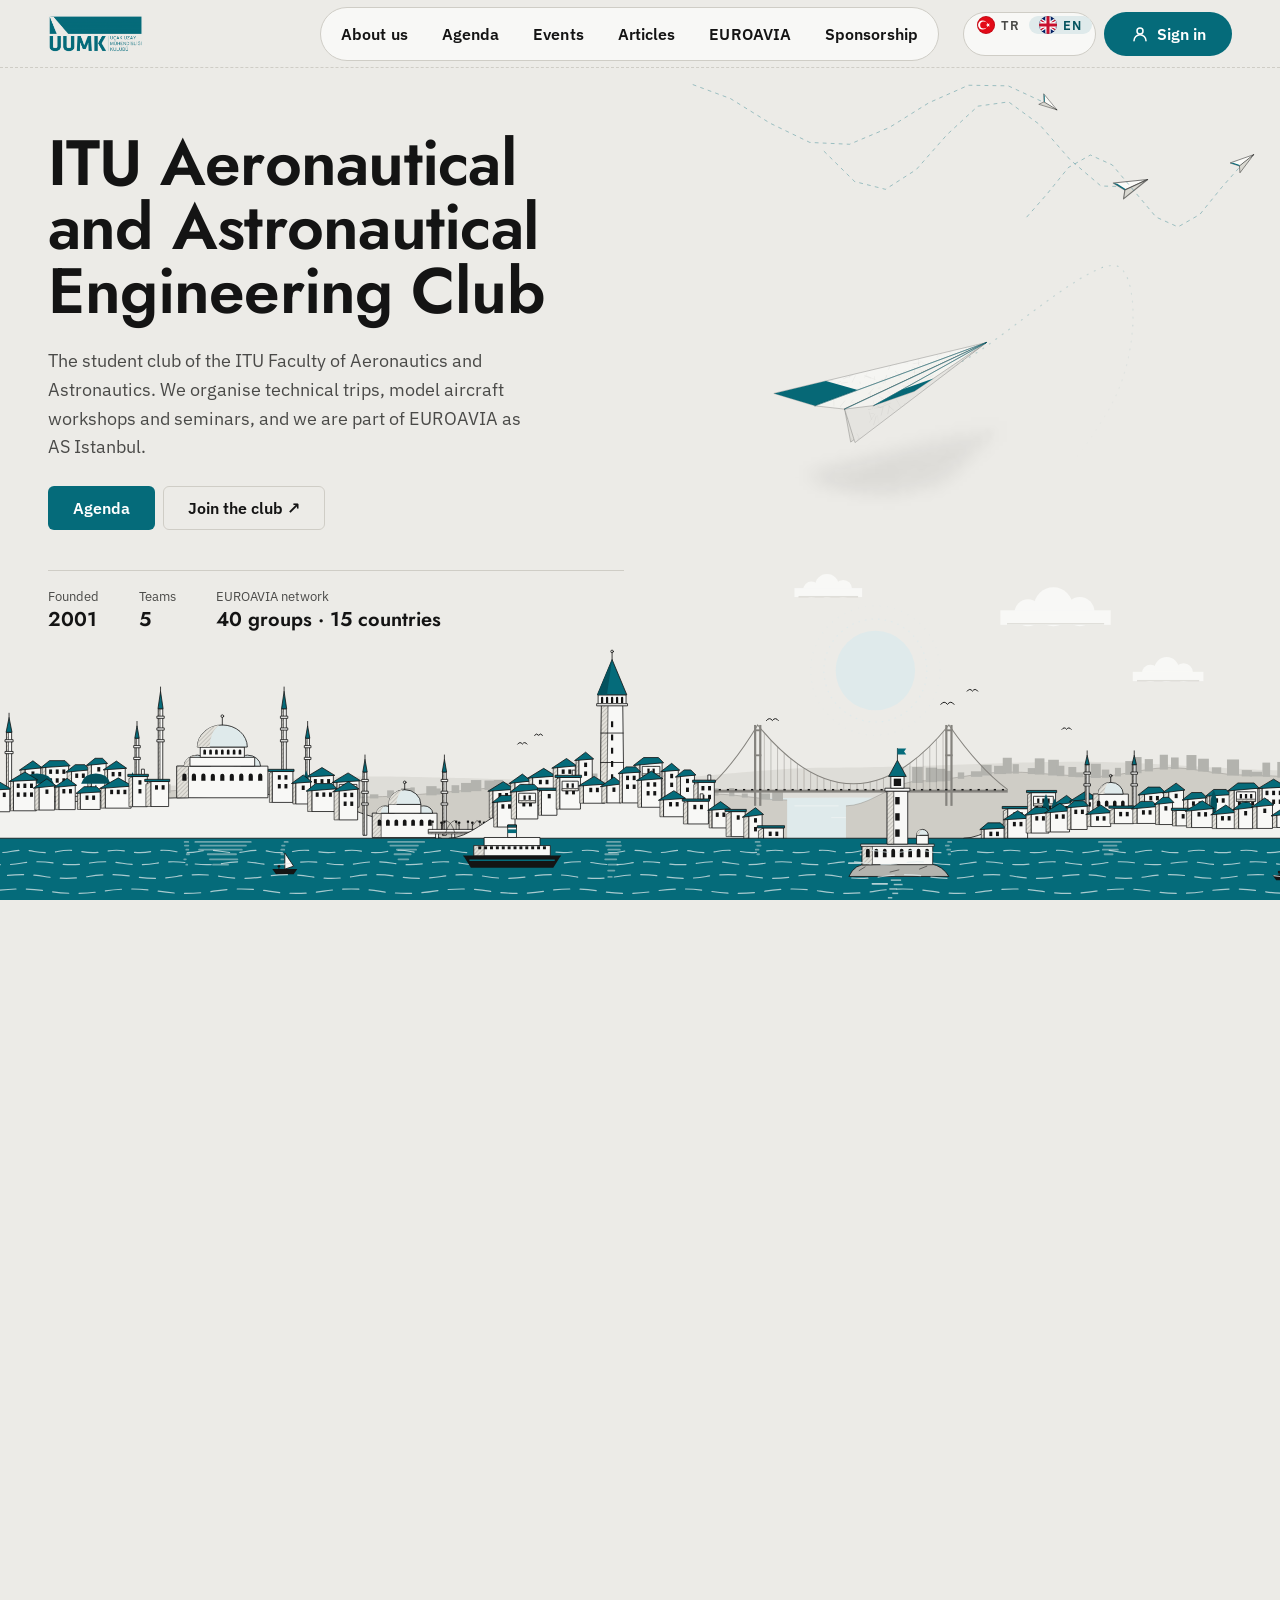
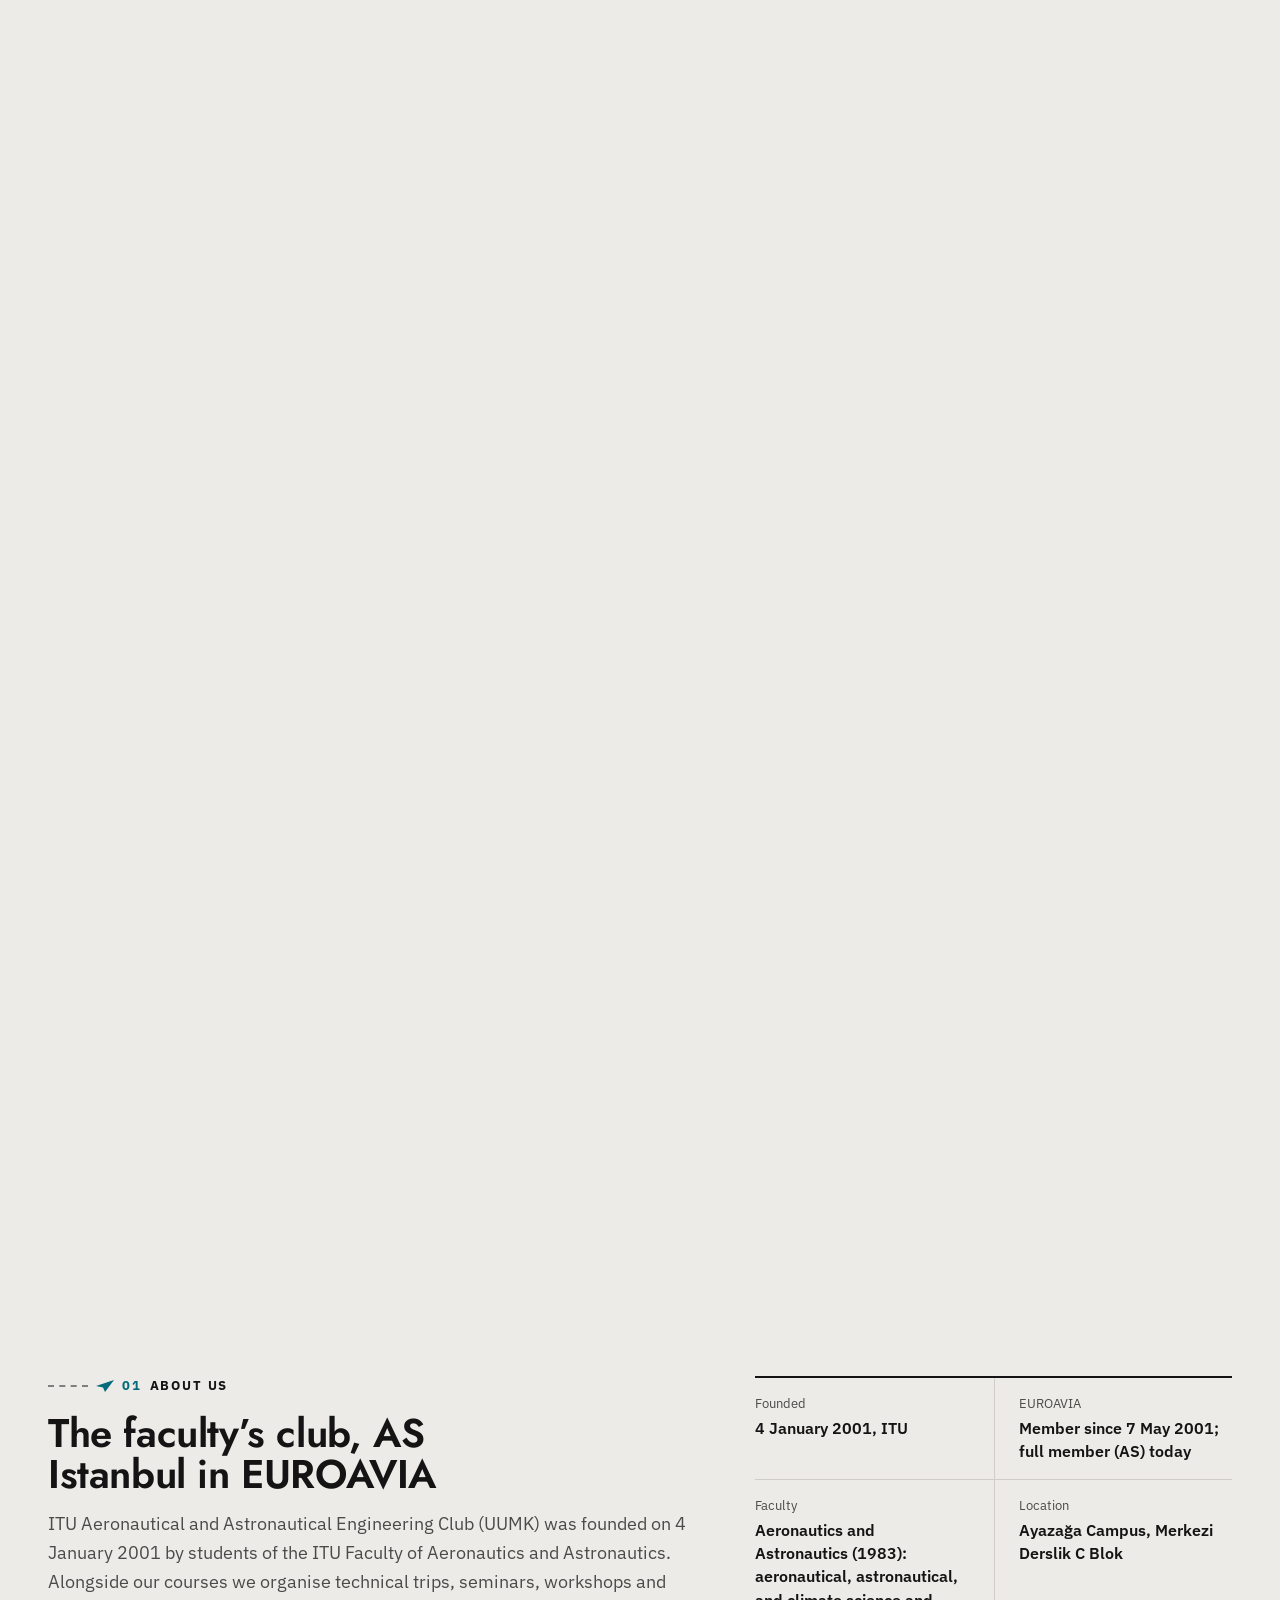
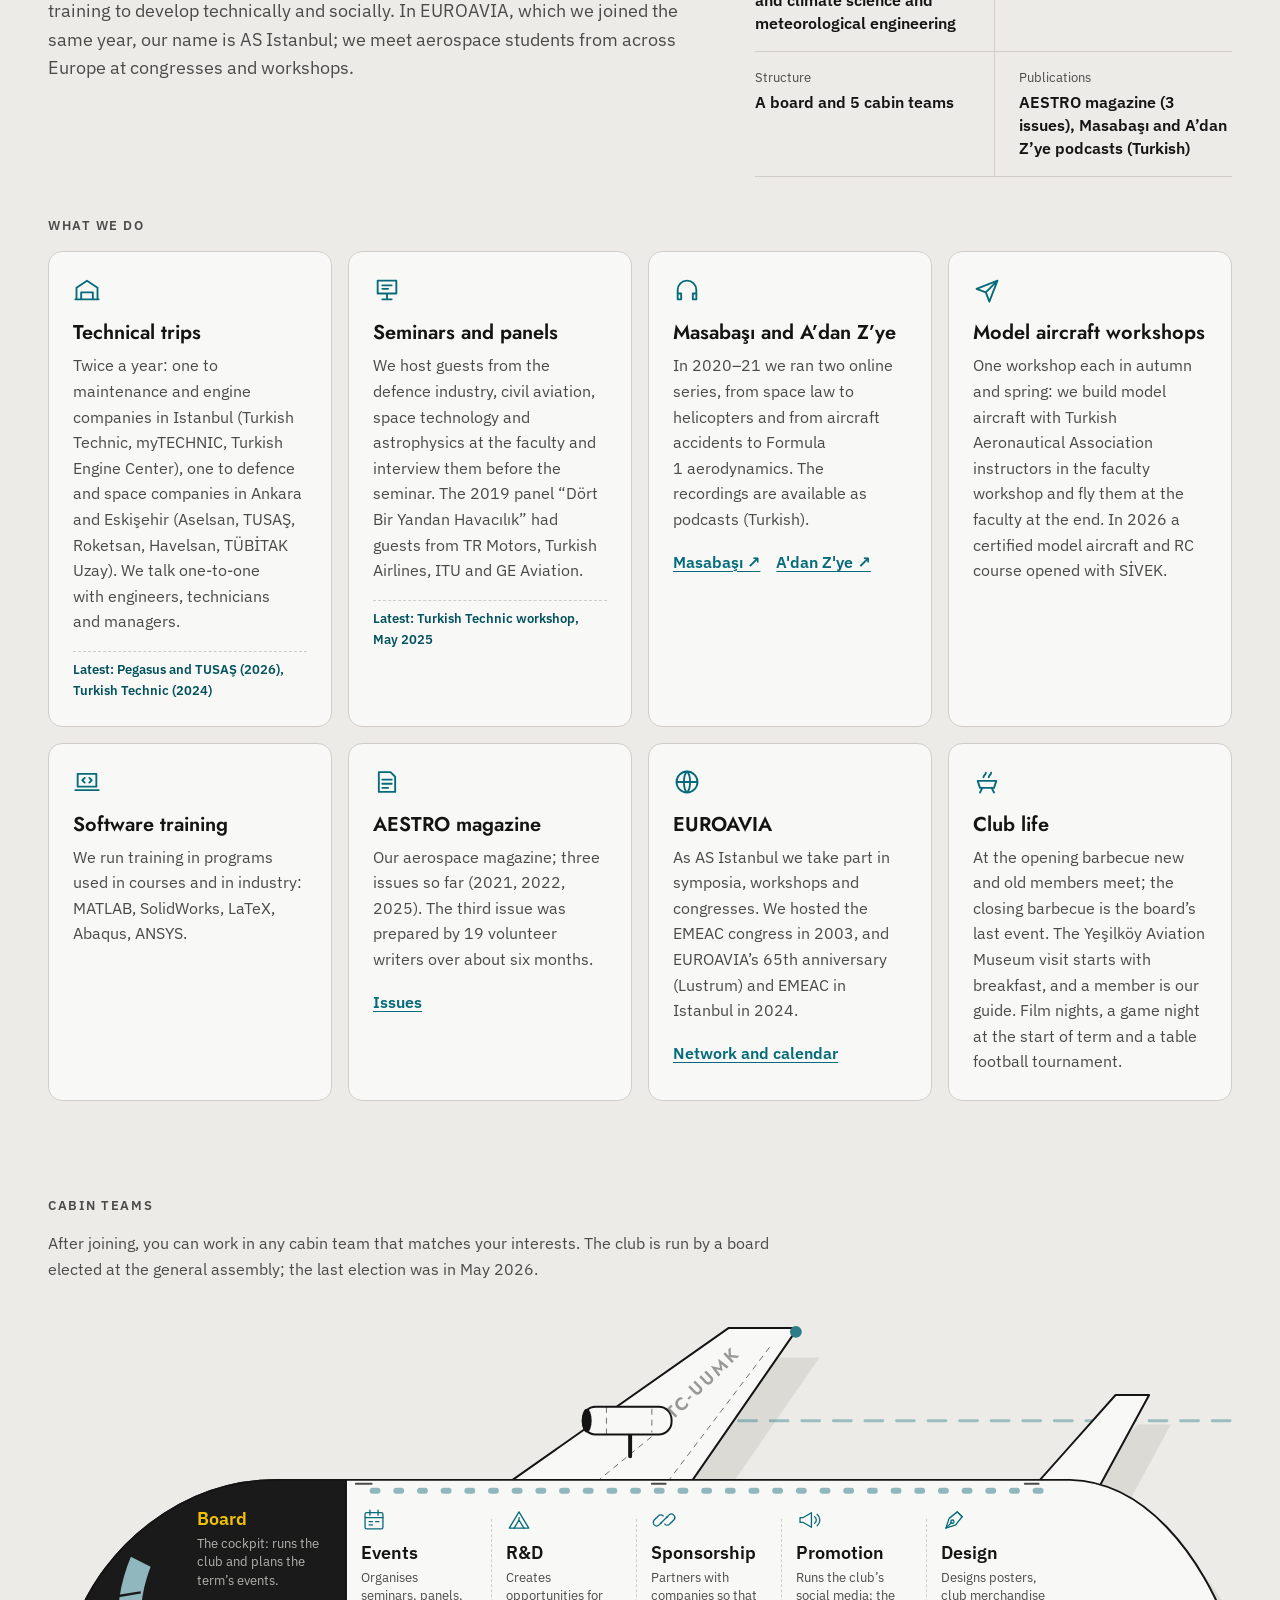
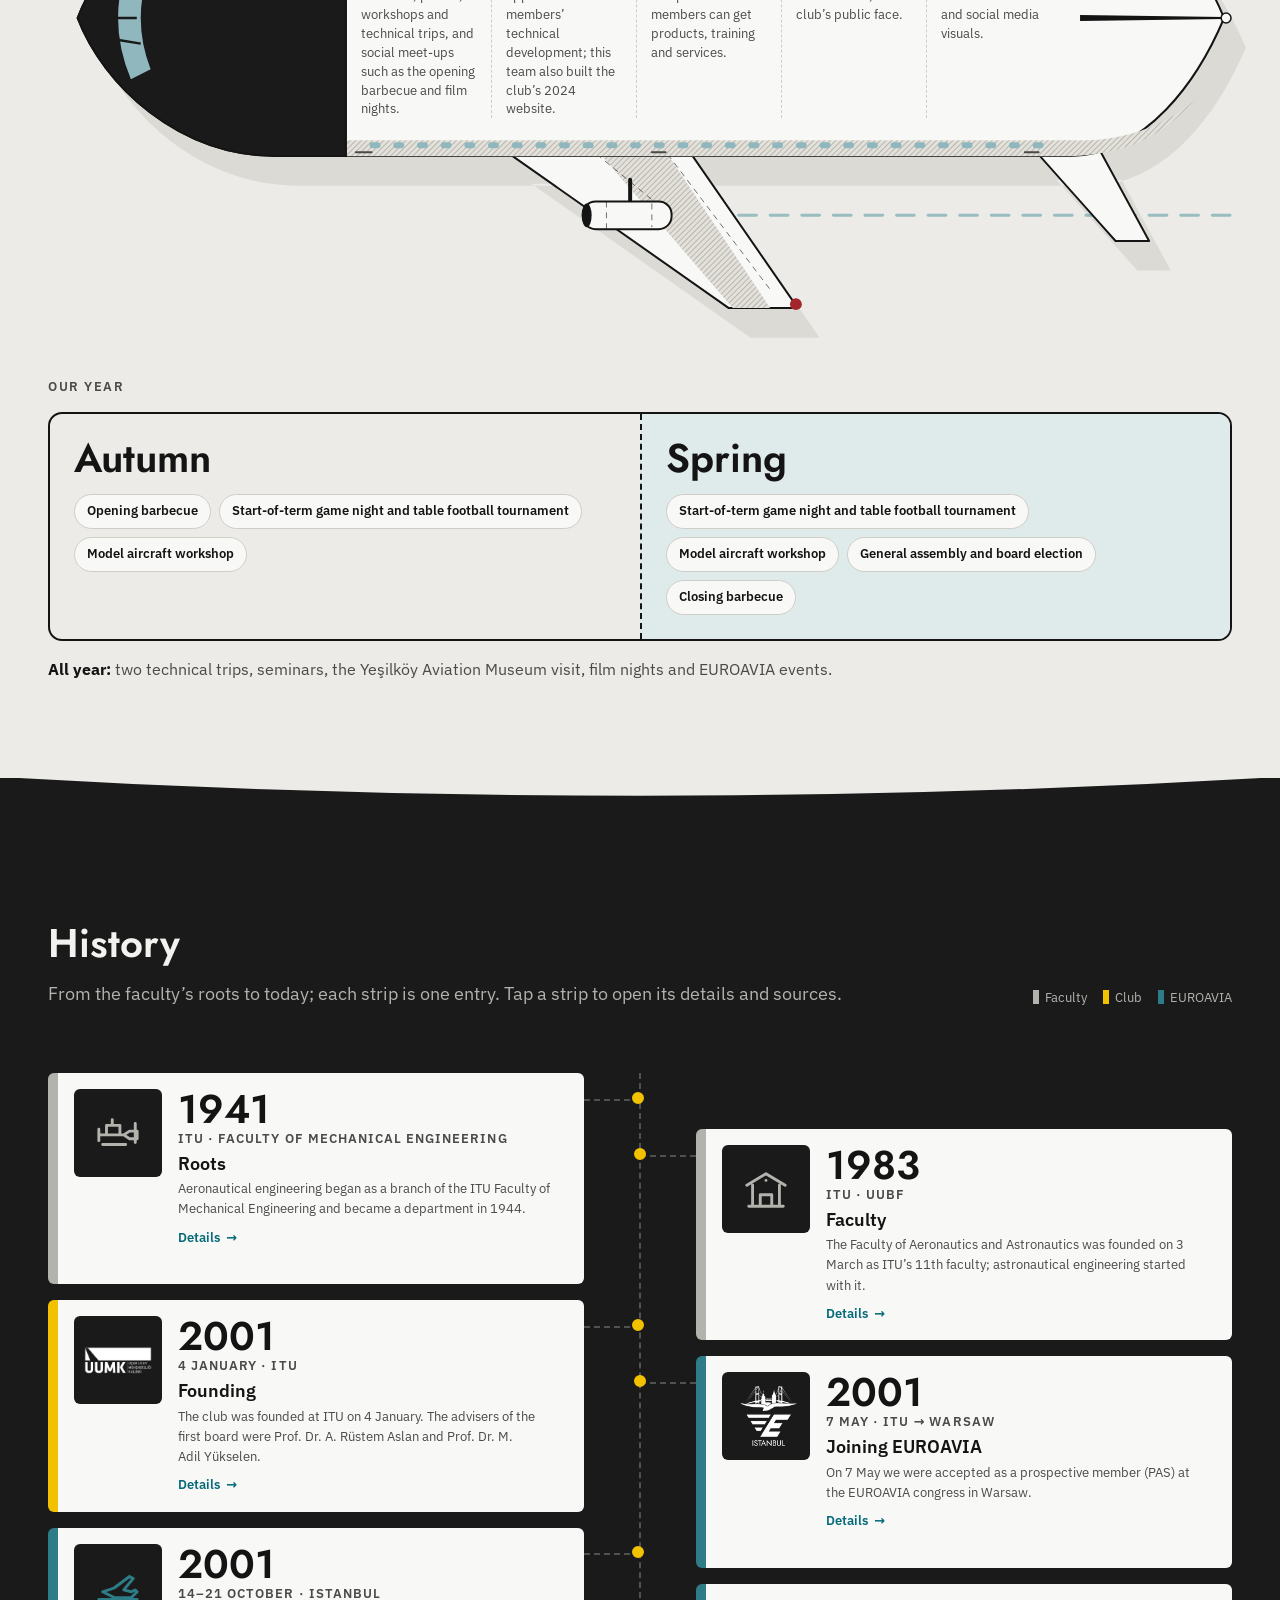
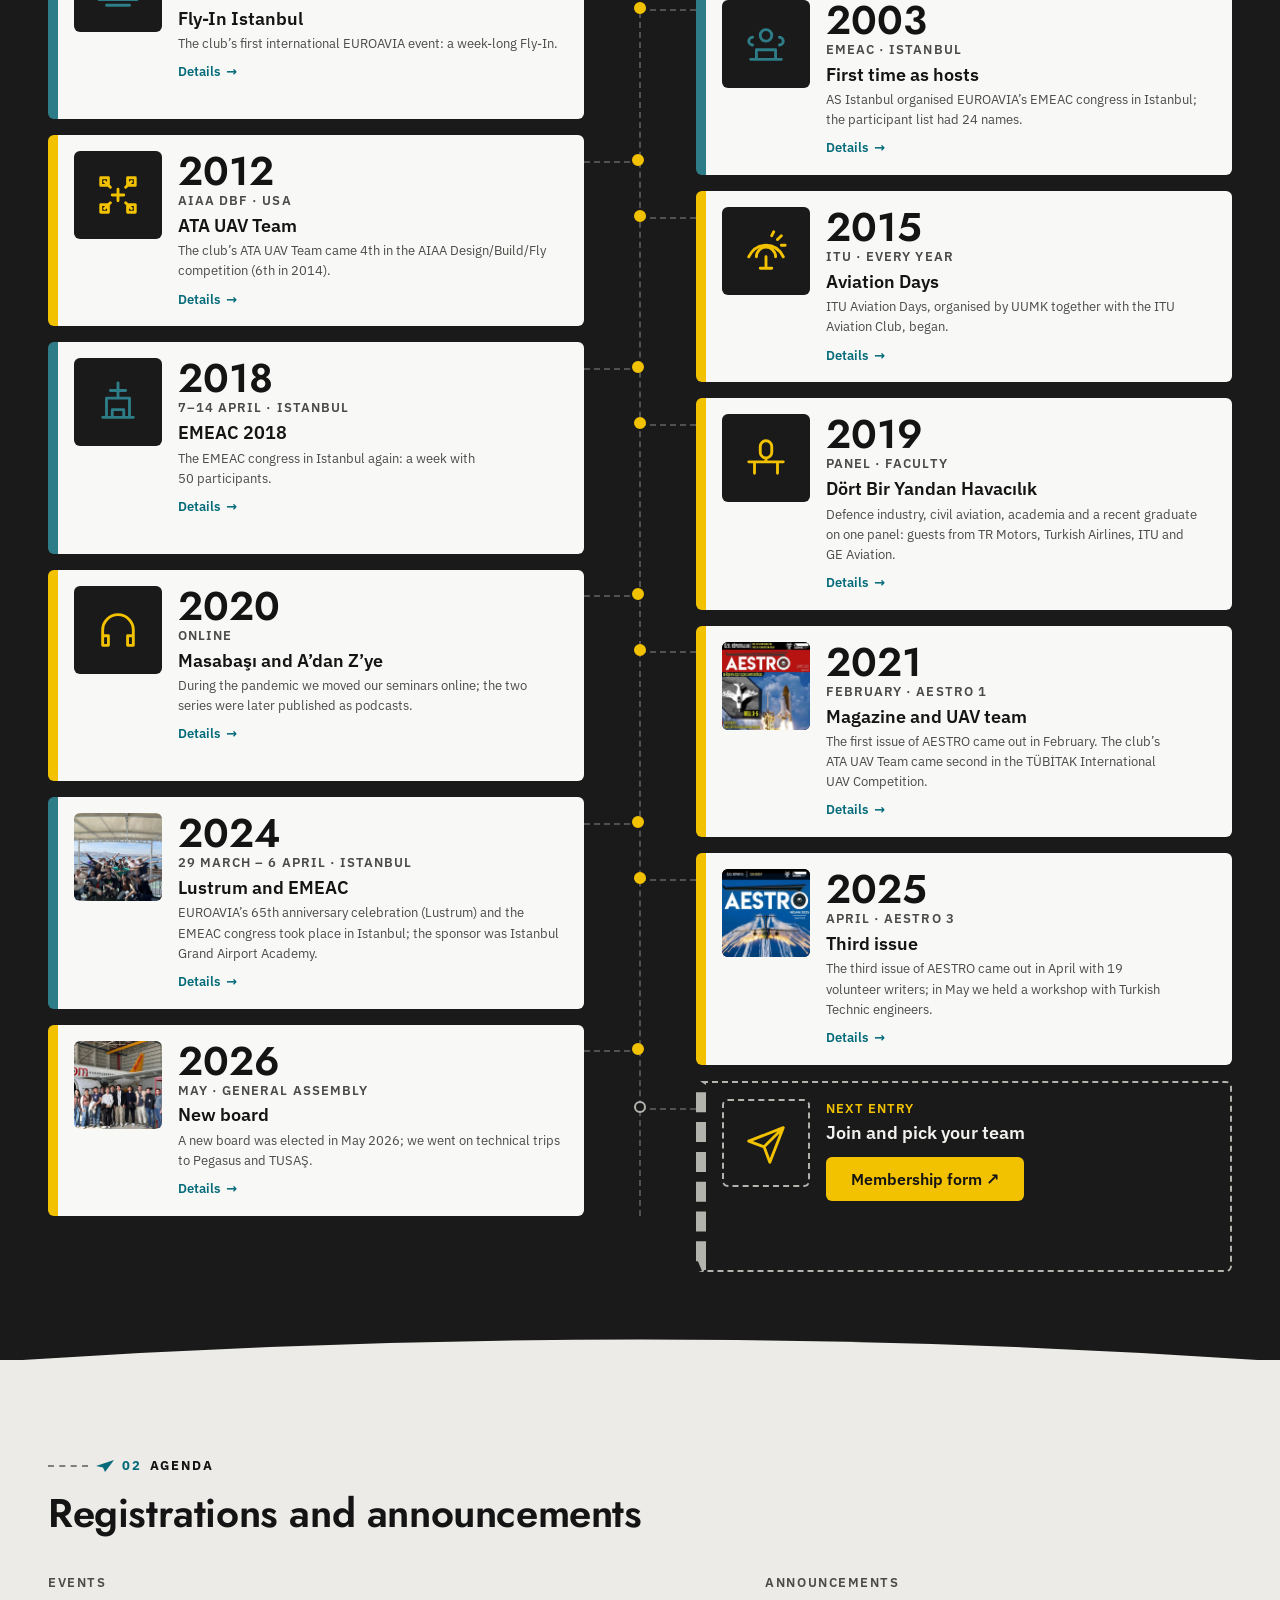
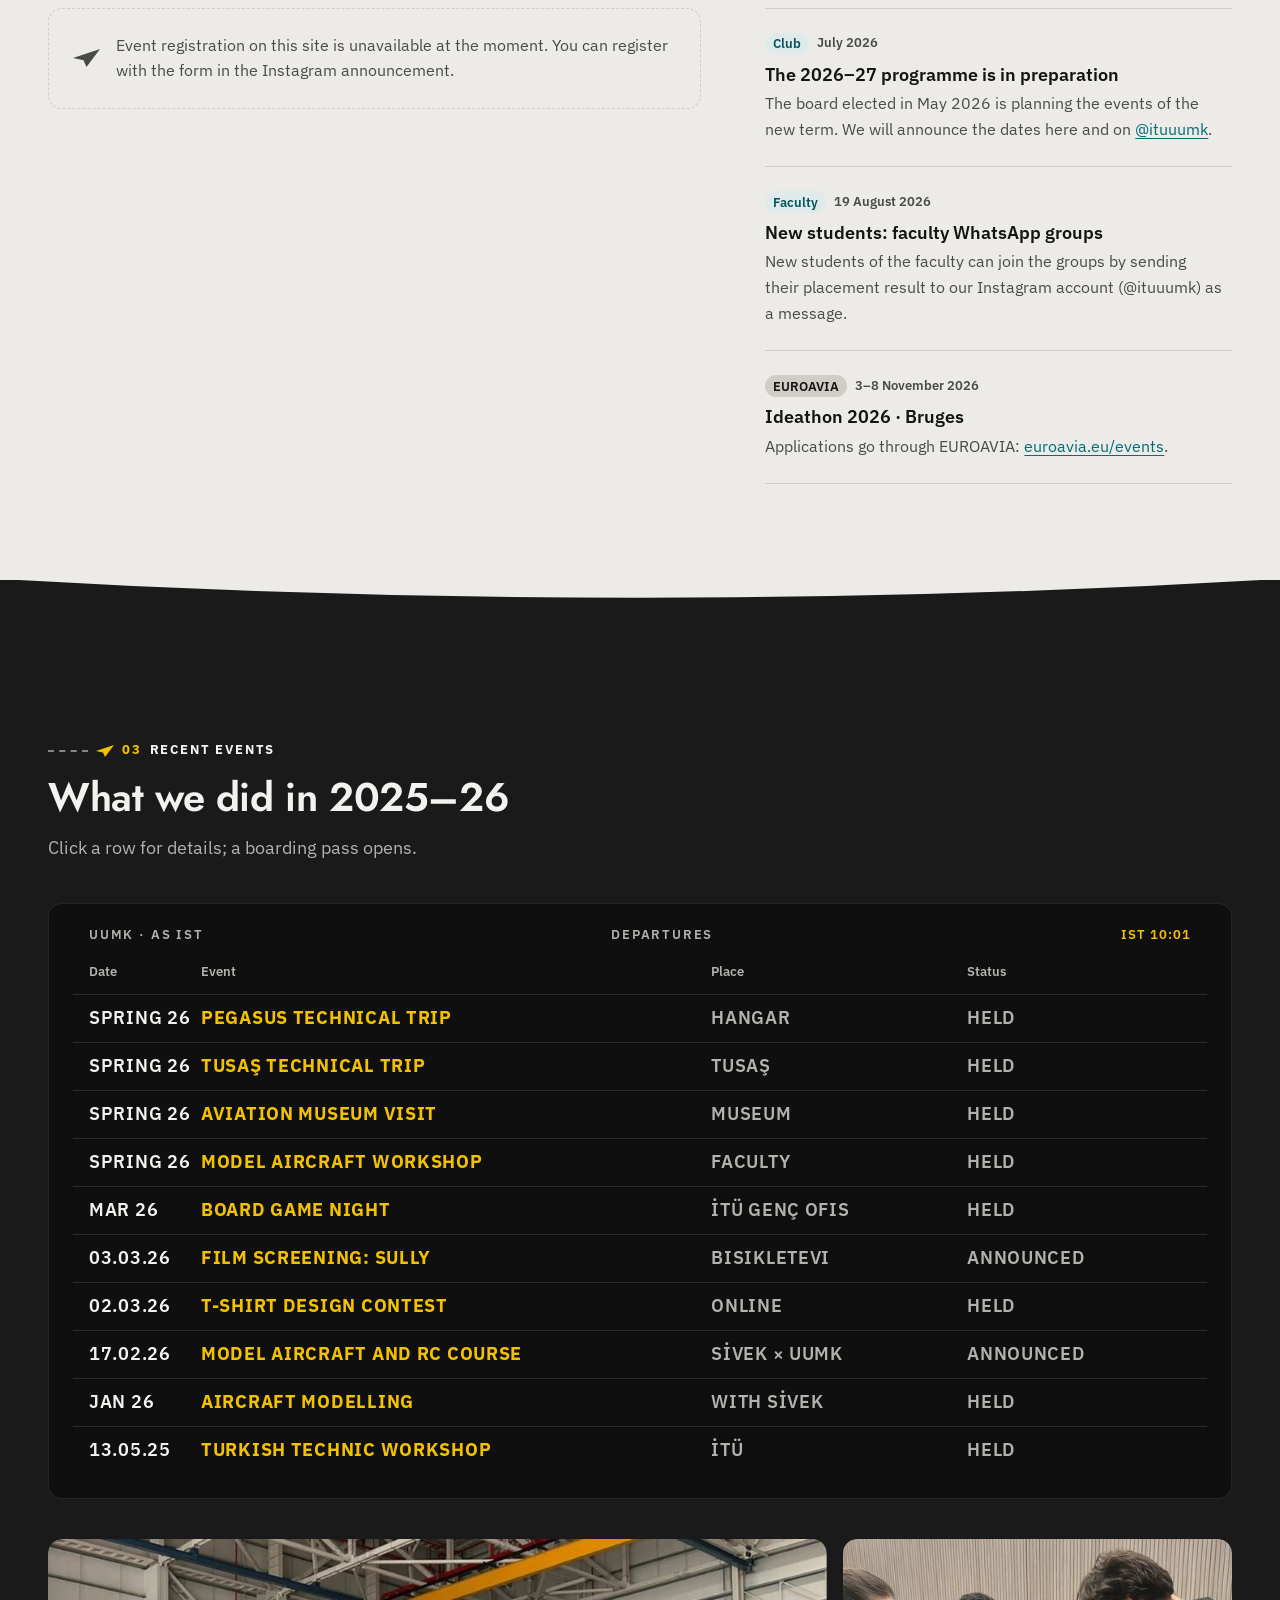
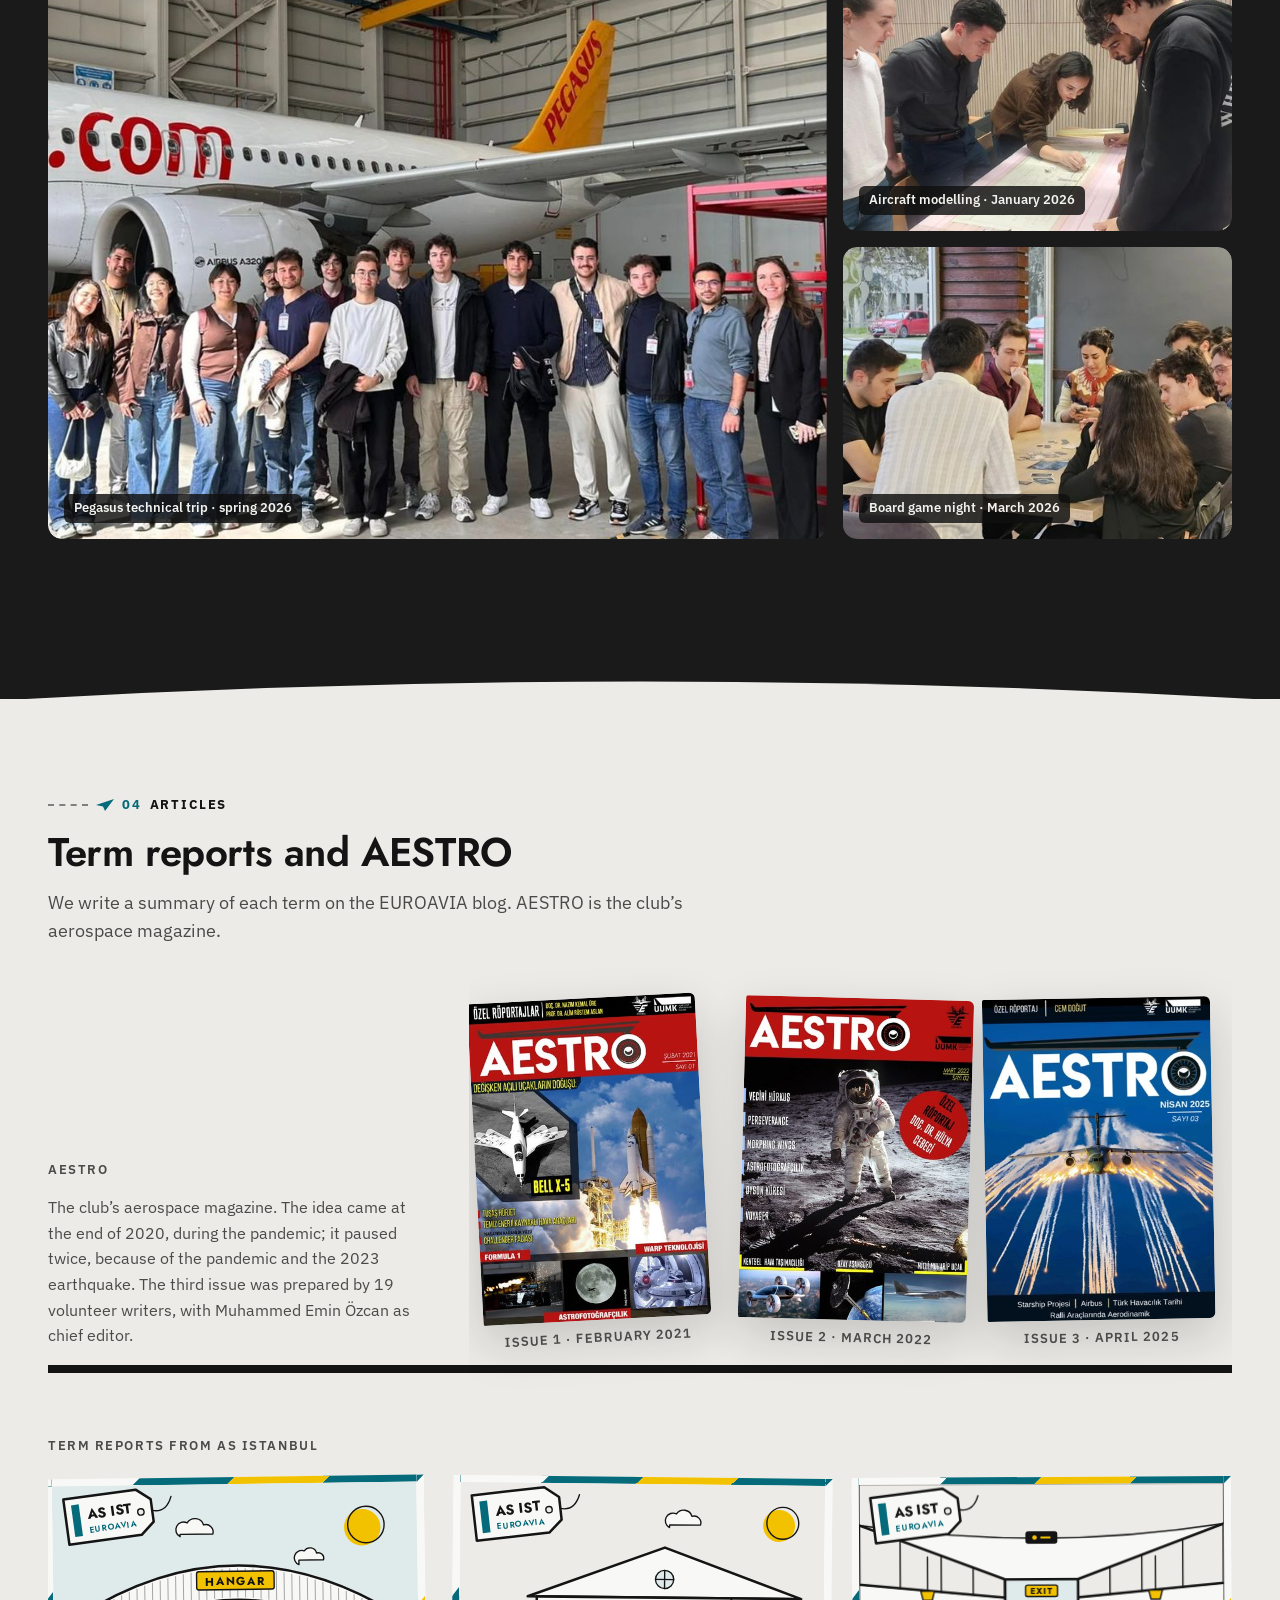
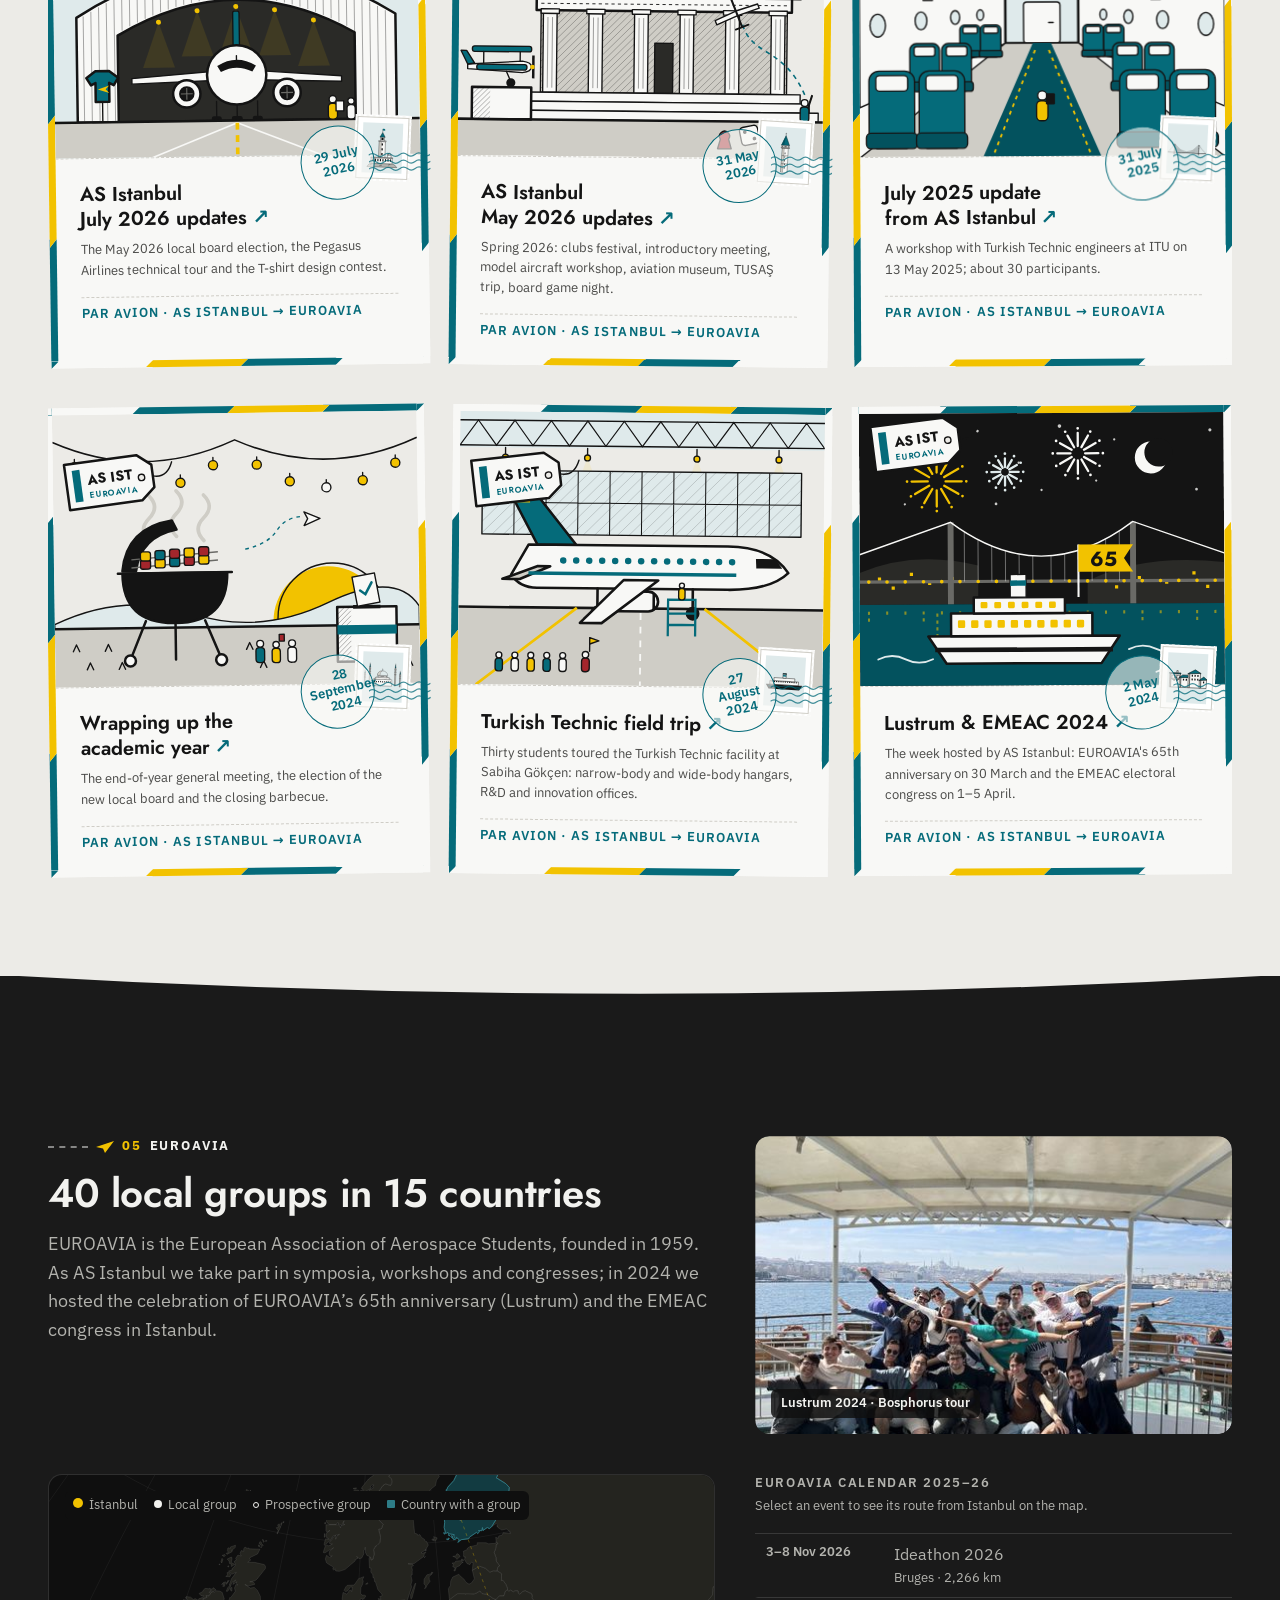
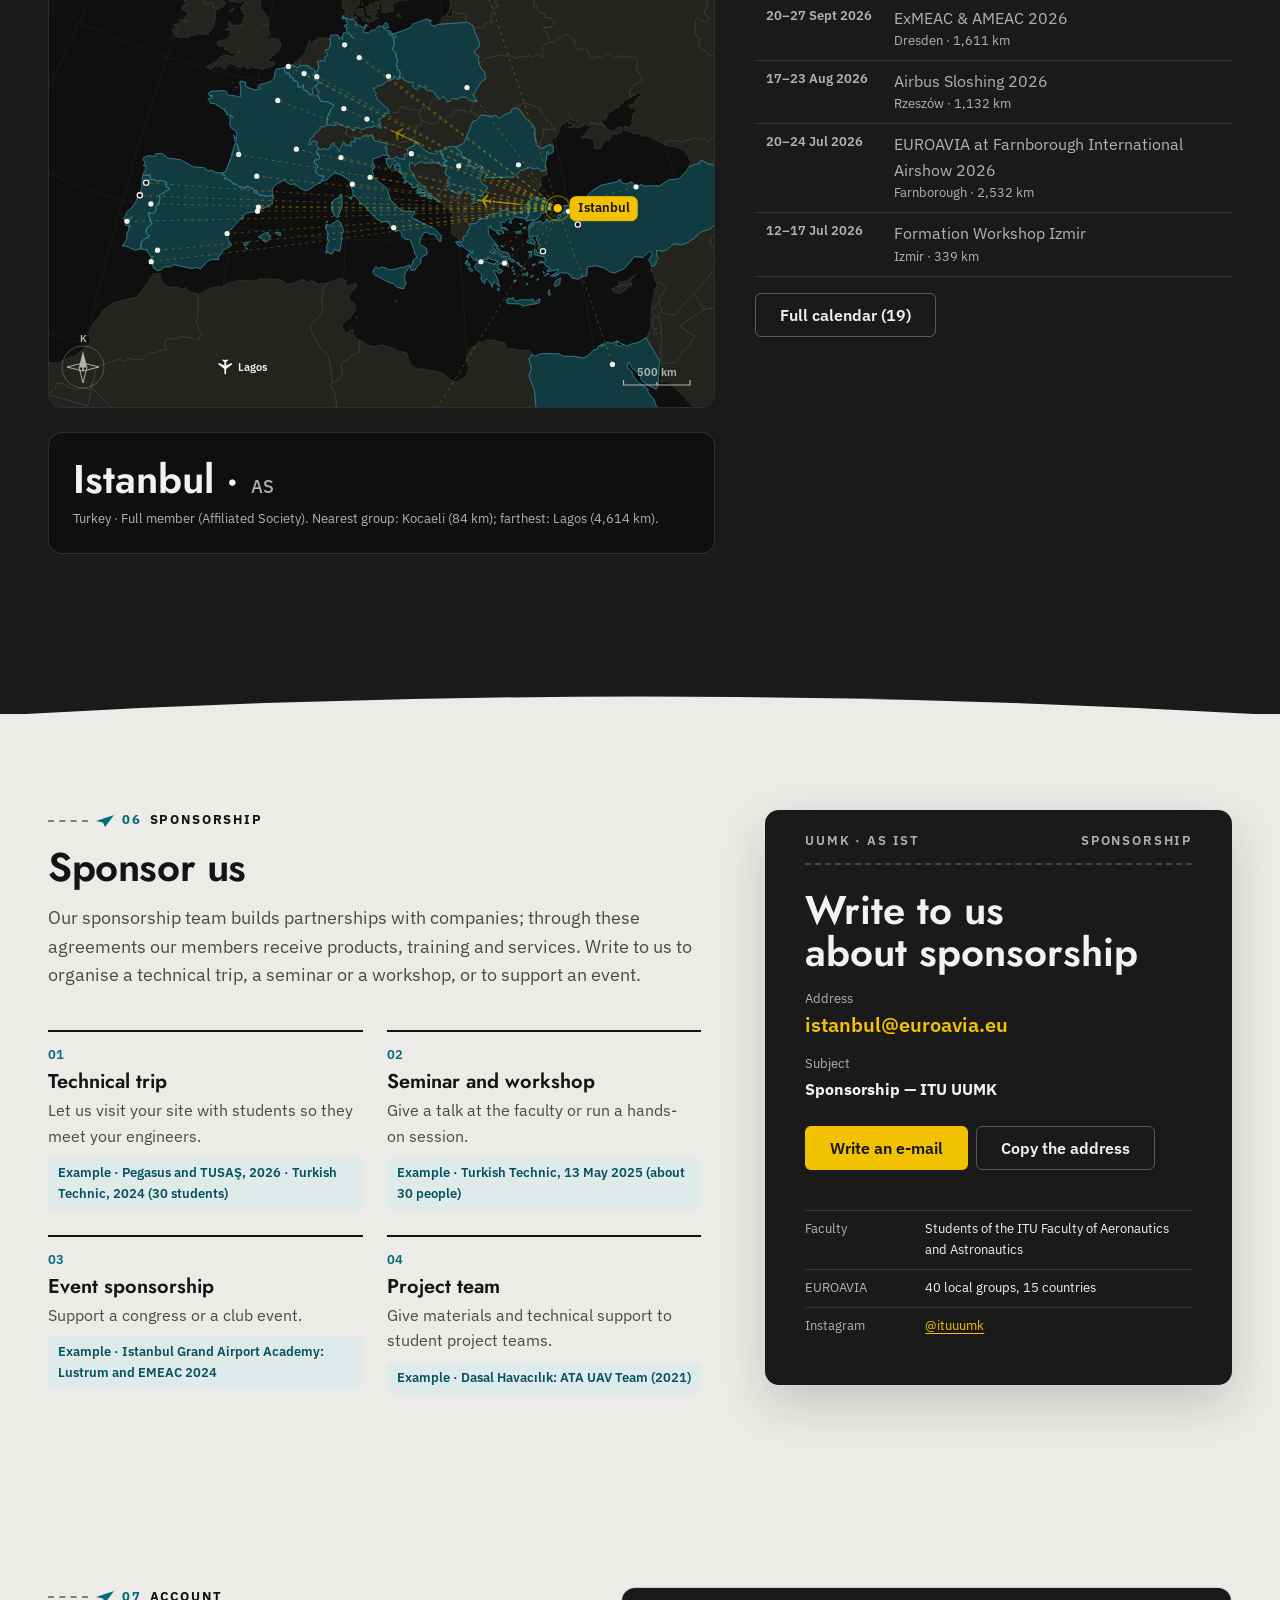
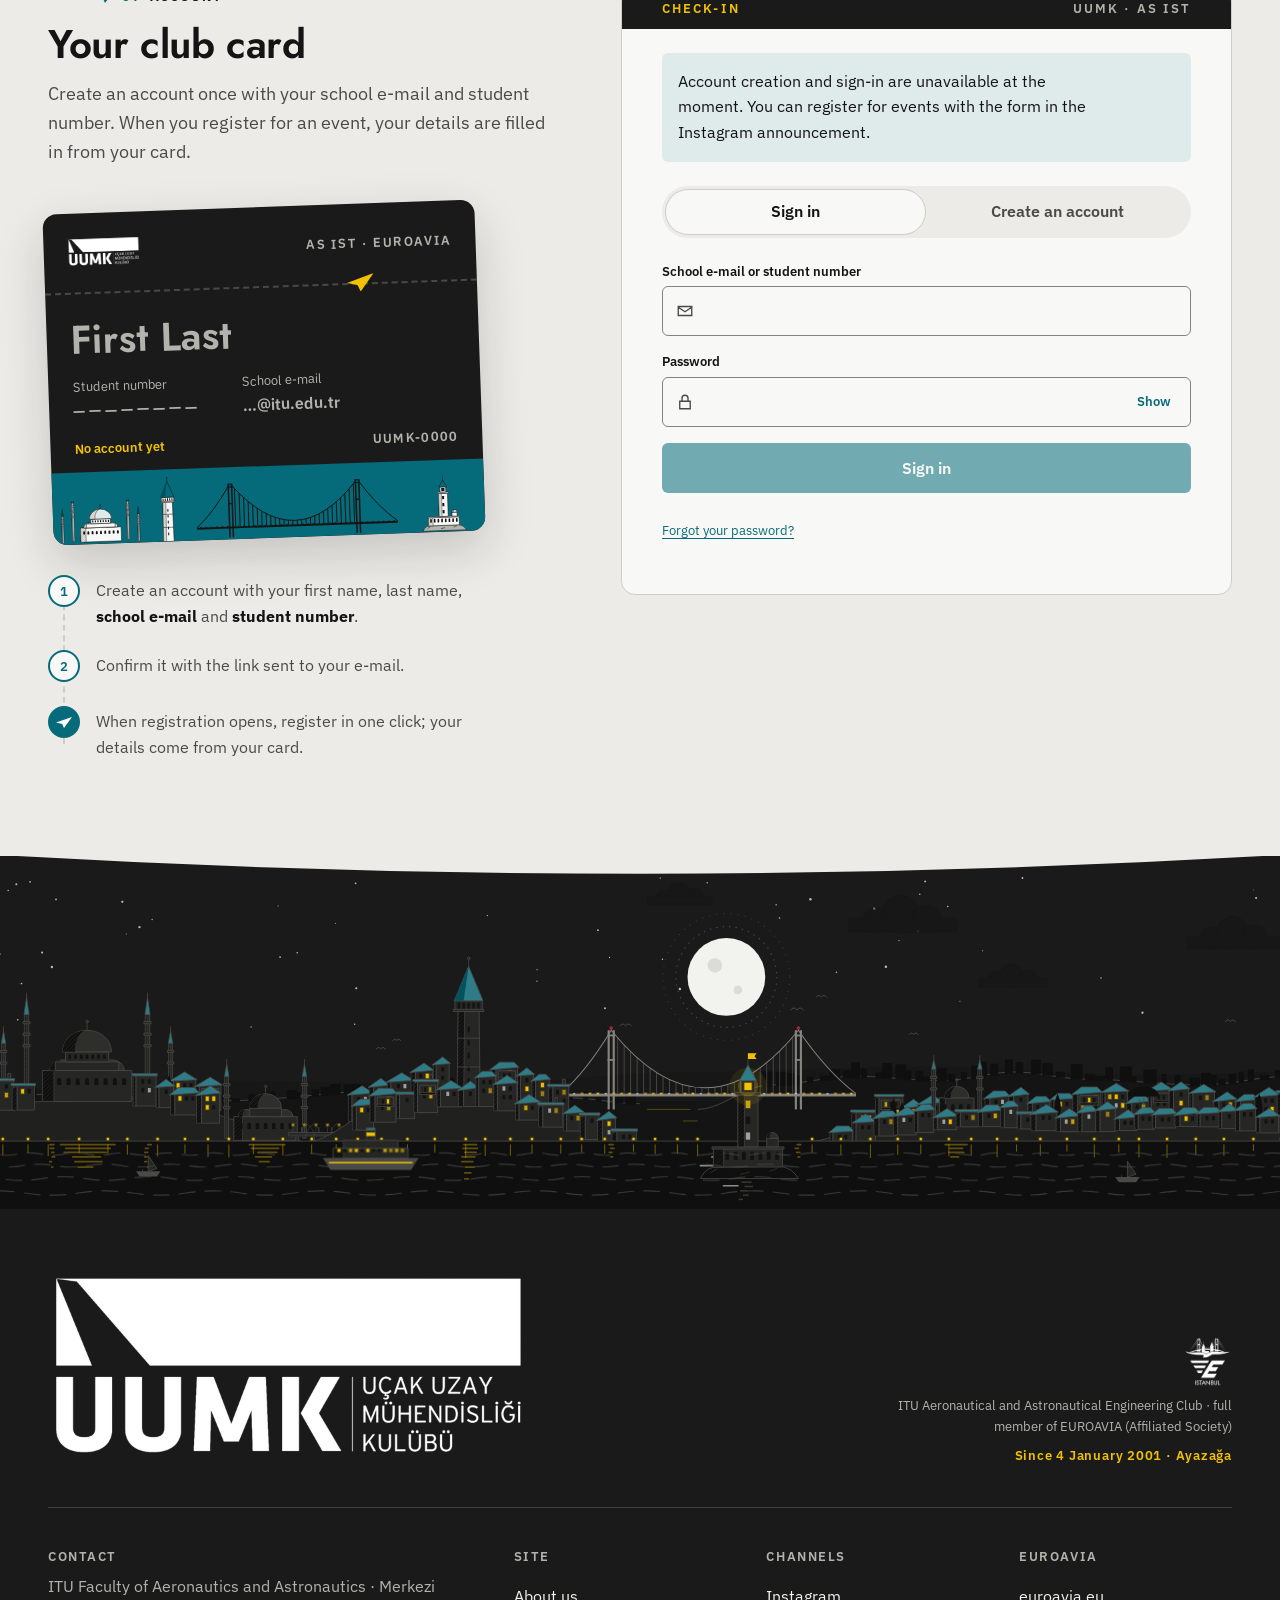
==== index.html @ d4f49796 "UUMK v7: kulüp kartı düzeltmesi, yeniden çizilen kartpostallar, akıcı açılış uçağı, haritada mini uç" ====
<!doctype html>
<html lang="tr">
<head>
<meta charset="utf-8">
<meta name="viewport" content="width=device-width, initial-scale=1">
<title>İTÜ UUMK — Uçak Uzay Mühendisliği Kulübü</title>
<meta name="description" content="İTÜ Uçak Uzay Mühendisliği Kulübü (UUMK), EUROAVIA'da AS Istanbul: gündem, etkinlik kayıtları, son etkinlikler, yazılar ve kulübün ekipleri.">
<meta name="theme-color" content="#ecebe7">
<meta property="og:type" content="website">
<meta property="og:title" content="İTÜ UUMK — Uçak Uzay Mühendisliği Kulübü">
<meta property="og:description" content="Gündem, etkinlik kayıtları, son etkinlikler ve yazılar.">
<meta property="og:locale" content="tr_TR">
<meta property="og:locale:alternate" content="en_GB">
<link rel="alternate" hreflang="tr" href="./">
<link rel="alternate" hreflang="en" href="./?dil=en">
<link rel="icon" href="gorseller/favicon.svg" type="image/svg+xml">
<link rel="preload" href="yazitipleri/ibm-plex-sans/ibm-plex-sans-latin.woff2" as="font" type="font/woff2" crossorigin>
<link rel="preload" href="yazitipleri/jost/jost-latin.woff2" as="font" type="font/woff2" crossorigin>
<script>(function(){var h=document.documentElement;if(location.protocol==='file:')return;h.classList.add('js');try{var q=new URLSearchParams(location.search);if(q.get('az')==='1'||matchMedia('(prefers-reduced-motion: reduce)').matches)h.classList.add('az');var p=q.get('dil'),k=null;try{k=localStorage.getItem('uumk-dil')}catch(e){}var d=/bot|crawl|spider|slurp/i.test(navigator.userAgent)?'tr':(p==='tr'||p==='en')?p:(k==='tr'||k==='en')?k:(String(navigator.language||'tr').slice(0,2).toLowerCase()==='tr'?'tr':'en');if(d==='en'){h.lang='en';h.classList.add('dil-bekle');setTimeout(function(){h.classList.remove('dil-bekle')},1500)}}catch(e){}})()</script>
<link rel="stylesheet" href="site.css">
<script type="module" src="site.mjs"></script>
</head>
<body>
<!-- istanbul:pul --><svg class="pul-kaynak" width="0" height="0" aria-hidden="true" focusable="false"><defs><pattern id="tarama-gun" width="4" height="4" patternUnits="userSpaceOnUse" patternTransform="rotate(45)"><rect width="4" height="4" fill="#e3e1da"/><path d="M0 0V4" stroke="#141414" stroke-width="0.8" stroke-opacity="0.55"/></pattern><pattern id="tarama-gece" width="4" height="4" patternUnits="userSpaceOnUse" patternTransform="rotate(45)"><rect width="4" height="4" fill="#0f0f0f"/><path d="M0 0V4" stroke="#4a4a48" stroke-width="0.8" stroke-opacity="0.7"/></pattern></defs></svg><!-- /istanbul:pul -->
<a class="atla" href="#icerik" data-i18n="atla">İçeriğe geç</a>

<header class="ust" id="ust">
  <div class="ust__ic">
    <a class="ust__logo" href="#giris"><img src="gorseller/logo-uumk-360.png" width="96" height="40" alt="İTÜ UUMK — Uçak Uzay Mühendisliği Kulübü, başa dön" data-i18n-alt="logoAlt"></a>
    <nav class="menu" id="menu" aria-label="Ana menü" data-i18n-aria="menuEtiket">
      <ul>
        <li><a href="#kulup"><span data-i18n="navKulup">Biz kimiz</span></a></li>
        <li><a href="#gundem"><span data-i18n="navGundem">Gündem</span></a></li>
        <li><a href="#etkinlikler"><span data-i18n="navEtkinlikler">Etkinlikler</span></a></li>
        <li><a href="#yazilar"><span data-i18n="navYazilar">Yazılar</span></a></li>
        <li><a href="#ag"><span>EUROAVIA</span></a></li>
        <li><a href="#sponsor"><span data-i18n="navSponsor">Sponsorluk</span></a></li>
      </ul>
      <p class="menu__alt"><a href="https://www.instagram.com/ituuumk/" target="_blank" rel="noopener">Instagram</a><a href="mailto:istanbul@euroavia.eu">istanbul@euroavia.eu</a></p>
      <span class="menu__isaret" aria-hidden="true"></span>
    </nav>
    <div class="ust__sag">
      <button class="dil" id="dil-dugme" type="button" aria-label="Switch to English" data-etkin="tr"><span class="dil__secenek" data-dil="tr" lang="tr"><svg class="bayrak" viewBox="0 0 30 20" preserveAspectRatio="xMidYMid slice" aria-hidden="true" focusable="false"><rect width="30" height="20" fill="#e30a17"/><circle cx="11.2" cy="10" r="5" fill="#fff"/><circle cx="12.5" cy="10" r="4" fill="#e30a17"/><path fill="#fff" d="M14.60 10.00L16.35 9.38L16.40 7.53L17.52 9.00L19.30 8.47L18.25 10.00L19.30 11.53L17.52 11.00L16.40 12.47L16.35 10.62Z"/></svg><span class="dil__kod">TR</span></span><span class="dil__secenek" data-dil="en" lang="en"><svg class="bayrak" viewBox="0 0 30 20" preserveAspectRatio="xMidYMid slice" aria-hidden="true" focusable="false"><rect width="30" height="20" fill="#012169"/><path d="M0 0L30 20M30 0L0 20" stroke="#fff" stroke-width="4"/><path d="M0 0L30 20M30 0L0 20" stroke="#c8102e" stroke-width="1.4"/><path d="M15 0V20M0 10H30" stroke="#fff" stroke-width="6"/><path d="M15 0V20M0 10H30" stroke="#c8102e" stroke-width="3.4"/></svg><span class="dil__kod">EN</span></span></button>
      <a class="dugme hesap-dugme" id="hesap-dugme" href="#hesap">Giriş yap</a>
      <button class="menu-dugme" id="menu-dugme" type="button" aria-expanded="false" aria-controls="menu" aria-label="Menüyü aç"><span></span></button>
    </div>
  </div>
  <div class="ust__iz" aria-hidden="true"><span class="ust__iz-dolu"></span><span class="ust__iz-ucak"></span></div>
</header>

<main id="icerik">

<!-- ───────────── Açılış: ad ve uçuş ───────────── -->
<section class="giris" id="giris" aria-labelledby="giris-baslik">
  <div class="giris__iz" id="hikaye-iz">
    <div class="giris__sahne">
      <!-- istanbul:gun --><svg class="ist ist--gun" id="istanbul" viewBox="0 0 1600 480" preserveAspectRatio="xMidYMax slice" aria-hidden="true" focusable="false"><g class="ist__gok"><g class="blok blok--yildizlar" data-s="127"><g class="parca" data-k="0"><circle cx="1325.3" cy="73.3" r="1.6" class="yildiz"/><circle cx="304.8" cy="98.9" r="1.6" class="yildiz"/><circle cx="761.7" cy="157.1" r="1.5" class="yildiz"/><circle cx="1396.1" cy="35.3" r="1.3" class="yildiz"/><circle cx="523.9" cy="134.3" r="1.1" class="yildiz"/><circle cx="1640.3" cy="169.5" r="1" class="yildiz"/><circle cx="957.7" cy="141" r="0.9" class="yildiz"/><circle cx="605" cy="37.9" r="1.2" class="yildiz"/><circle cx="576.9" cy="93.5" r="0.7" class="yildiz yildiz--t"/><circle cx="-81.3" cy="12.3" r="0.7" class="yildiz yildiz--t"/><circle cx="-163.3" cy="19.5" r="1.1" class="yildiz"/><circle cx="-381" cy="200.5" r="0.7" class="yildiz"/><circle cx="856.9" cy="173.8" r="0.9" class="yildiz"/><circle cx="51.6" cy="51.8" r="1" class="yildiz"/><circle cx="695.9" cy="17.5" r="1" class="yildiz"/><circle cx="-282" cy="45.9" r="0.8" class="yildiz yildiz--t"/><circle cx="-226.6" cy="203" r="1.1" class="yildiz"/><circle cx="1074.7" cy="177.4" r="1.1" class="yildiz yildiz--t"/><circle cx="1444.4" cy="201.9" r="0.7" class="yildiz"/><circle cx="281" cy="63.7" r="1.6" class="yildiz yildiz--t"/><circle cx="322.4" cy="88.2" r="0.9" class="yildiz"/><circle cx="1697.9" cy="217.7" r="1.6" class="yildiz yildiz--t"/><circle cx="152.9" cy="35.9" r="1.2" class="yildiz yildiz--t"/><circle cx="1936.3" cy="114.9" r="0.9" class="yildiz"/><circle cx="1236.7" cy="60.1" r="1.7" class="yildiz yildiz--t"/><circle cx="1055.4" cy="184.7" r="1.7" class="yildiz"/><circle cx="603.7" cy="233.8" r="1" class="yildiz"/><circle cx="111.4" cy="136.2" r="0.8" class="yildiz yildiz--t"/><circle cx="135.8" cy="227.6" r="1.1" class="yildiz"/><circle cx="1855.7" cy="58.3" r="1.4" class="yildiz"/><circle cx="1040.9" cy="15" r="1.5" class="yildiz"/><circle cx="183.2" cy="154.2" r="1.7" class="yildiz yildiz--t"/><circle cx="1475.9" cy="131.6" r="0.8" class="yildiz yildiz--t"/><circle cx="1531.2" cy="30.5" r="1.3" class="yildiz"/><circle cx="-279.5" cy="108.5" r="0.8" class="yildiz"/><circle cx="1427.5" cy="70.2" r="1.1" class="yildiz"/><circle cx="500.1" cy="140.3" r="1.2" class="yildiz yildiz--t"/><circle cx="188.9" cy="60.3" r="1.2" class="yildiz"/><circle cx="459.9" cy="237.4" r="0.9" class="yildiz"/><circle cx="169.6" cy="134.2" r="1.4" class="yildiz"/><circle cx="788" cy="82.8" r="0.9" class="yildiz yildiz--t"/><circle cx="1359.7" cy="117.5" r="1" class="yildiz"/><circle cx="1388.6" cy="53" r="1" class="yildiz"/><circle cx="133.8" cy="39.3" r="1.4" class="yildiz"/><circle cx="605.9" cy="183.7" r="1.5" class="yildiz"/><circle cx="749" cy="197.1" r="0.6" class="yildiz"/><circle cx="497.4" cy="69.4" r="0.8" class="yildiz"/><circle cx="1193.8" cy="86.2" r="1.1" class="yildiz"/><circle cx="857" cy="157.7" r="0.9" class="yildiz"/><circle cx="1386.2" cy="104.1" r="0.7" class="yildiz"/><circle cx="1189.1" cy="67.7" r="1" class="yildiz yildiz--t"/><circle cx="122.4" cy="47.8" r="1" class="yildiz"/><circle cx="1031.2" cy="143.5" r="1" class="yildiz"/><circle cx="-25" cy="157.6" r="1.5" class="yildiz"/><circle cx="1028.1" cy="30.7" r="1" class="yildiz"/><circle cx="941.6" cy="103" r="1.3" class="yildiz"/><circle cx="-45.1" cy="28.7" r="1.6" class="yildiz"/><circle cx="-356.7" cy="55.1" r="1.3" class="yildiz"/><circle cx="-309.4" cy="156.7" r="1.1" class="yildiz"/><circle cx="1272.8" cy="161.5" r="1" class="yildiz"/><circle cx="1341.5" cy="153.9" r="1.7" class="yildiz yildiz--t"/><circle cx="1093.3" cy="37.1" r="1" class="yildiz"/><circle cx="-285.5" cy="184.6" r="1" class="yildiz"/><circle cx="286.5" cy="108.2" r="0.7" class="yildiz"/><circle cx="140.9" cy="177.1" r="1.2" class="yildiz"/><circle cx="951.3" cy="211.4" r="1.4" class="yildiz yildiz--t"/><circle cx="49.4" cy="97.7" r="0.9" class="yildiz"/><circle cx="1852.3" cy="47.1" r="0.6" class="yildiz yildiz--t"/><circle cx="89.8" cy="238.1" r="0.8" class="yildiz"/><circle cx="-282.1" cy="107.1" r="1" class="yildiz yildiz--t"/></g></g><g class="blok blok--gunes-k" data-s="128"><g class="parca" data-k="0"><circle cx="1120" cy="168" r="54" class="gunes"/><circle cx="1120" cy="168" r="70" class="hale"/><circle cx="1120" cy="168" r="88" class="hale hale--2"/><circle cx="1104" cy="152" r="10" class="ay-leke"/><circle cx="1136" cy="186" r="6" class="ay-leke"/></g></g><g class="blok blok--bulutlar" data-s="129"><g class="parca" data-k="0"><circle cx="1327.5" cy="89.4" r="18.2" class="bl"/><circle cx="1362" cy="81.2" r="26.4" class="bl"/><circle cx="1398" cy="87.8" r="19.8" class="bl"/><rect x="1290" y="86.1" width="150" height="19.8" class="bl"/><rect x="1299" y="103.4" width="132" height="2" class="bl2"/><circle cx="1033" cy="58" r="11.1" class="bl"/><circle cx="1054.2" cy="52.9" r="16.2" class="bl"/><circle cx="1076.2" cy="56.9" r="12.1" class="bl"/><rect x="1010" y="55.9" width="92" height="12.1" class="bl"/><rect x="1015.5" y="66.6" width="81" height="2" class="bl2"/><circle cx="1494" cy="171.8" r="11.6" class="bl"/><circle cx="1516.1" cy="166.5" r="16.9" class="bl"/><circle cx="1539.1" cy="170.7" r="12.7" class="bl"/><rect x="1470" y="169.7" width="96" height="12.7" class="bl"/><rect x="1475.8" y="180.8" width="84.5" height="2" class="bl2"/><circle cx="1792.5" cy="114.3" r="15.7" class="bl"/><circle cx="1822.4" cy="107.1" r="22.9" class="bl"/><circle cx="1853.6" cy="112.8" r="17.2" class="bl"/><rect x="1760" y="111.4" width="130" height="17.2" class="bl"/><rect x="1767.8" y="126.4" width="114.4" height="2" class="bl2"/><circle cx="-290" cy="84.7" r="14.5" class="bl"/><circle cx="-262.4" cy="78.1" r="21.1" class="bl"/><circle cx="-233.6" cy="83.4" r="15.8" class="bl"/><rect x="-320" y="82.1" width="120" height="15.8" class="bl"/><rect x="-312.8" y="95.9" width="105.6" height="2" class="bl2"/></g></g><g class="blok blok--martilar" data-s="130"><g class="parca" data-k="0"><path d="M1209 214q4.5 -6 9 0q4.5 -6 9 0" class="mk"/><path d="M1244.8 196q3.6 -4.8 7.2 0q3.6 -4.8 7.2 0" class="mk"/><path d="M971.9 236q4 -5.4 8.1 0q4 -5.4 8.1 0" class="mk"/><path d="M1373.7 248q3.1 -4.2 6.3 0q3.1 -4.2 6.3 0" class="mk"/><path d="M633.7 268q3.1 -4.2 6.3 0q3.1 -4.2 6.3 0" class="mk"/><path d="M656.6 256q2.7 -3.6 5.4 0q2.7 -3.6 5.4 0" class="mk"/><path d="M1812.8 230q3.6 -4.8 7.2 0q3.6 -4.8 7.2 0" class="mk"/></g></g></g><g class="ist__uzak"><g class="blok" data-s="0"><g class="parca" data-k="0"><path d="M-440 330L-430 329.9L-420 329.8L-410 329.5L-400 329.1L-390 328.7L-380 328.1L-370 327.5L-360 326.9L-350 326.2L-340 325.5L-330 324.7L-320 324L-310 323.3L-300 322.5L-290 321.8L-280 321.1L-270 320.5L-260 319.9L-250 319.3L-240 318.9L-230 318.5L-220 318.2L-210 318.1L-200 318L-190 318L-180 318.1L-170 318.2L-160 318.4L-150 318.6L-140 318.8L-130 319.1L-120 319.4L-110 319.7L-100 320.1L-90 320.4L-80 320.8L-70 321.2L-60 321.6L-50 322L-40 322.4L-30 322.8L-20 323.2L-10 323.6L0 323.9L10 324.3L20 324.6L30 324.9L40 325.2L50 325.4L60 325.6L70 325.8L80 325.9L90 326L100 326L110 326L120 325.8L130 325.7L140 325.4L150 325.1L160 324.7L170 324.3L180 323.8L190 323.3L200 322.8L210 322.2L220 321.6L230 320.9L240 320.3L250 319.7L260 319L270 318.3L280 317.7L290 317.1L300 316.4L310 315.8L320 315.2L330 314.7L340 314.2L350 313.7L360 313.3L370 312.9L380 312.6L390 312.3L400 312.2L410 312L420 312L430 312L440 312.1L450 312.1L460 312.2L470 312.4L480 312.5L490 312.7L500 312.8L510 313L520 313.3L530 313.5L540 313.7L550 314L560 314.2L570 314.5L580 314.7L590 315L600 315.3L610 315.5L620 315.8L630 316L640 316.3L650 316.5L660 316.7L670 317L680 317.2L690 317.3L700 317.5L710 317.6L720 317.8L730 317.9L740 317.9L750 318L760 318L770 317.9L780 317.8L790 317.5L800 317.1L810 316.7L820 316.1L830 315.5L840 314.8L850 314.1L860 313.3L870 312.5L880 311.7L890 310.8L900 309.9L910 309L920 308.1L930 307.2L940 306.3L950 305.5L960 304.7L970 303.9L980 303.2L990 302.5L1000 301.9L1010 301.3L1020 300.9L1030 300.5L1040 300.2L1050 300.1L1060 300L1070 300L1080 299.9L1090 299.8L1100 299.7L1110 299.5L1120 299.3L1130 299.1L1140 298.9L1150 298.6L1160 298.3L1170 298L1180 297.7L1190 297.4L1200 297L1210 296.7L1220 296.4L1230 296L1240 295.6L1250 295.3L1260 295L1270 294.6L1280 294.3L1290 294L1300 293.7L1310 293.4L1320 293.1L1330 292.9L1340 292.7L1350 292.5L1360 292.3L1370 292.2L1380 292.1L1390 292L1400 292L1410 292L1420 292.2L1430 292.3L1440 292.6L1450 292.9L1460 293.2L1470 293.7L1480 294.1L1490 294.6L1500 295.1L1510 295.7L1520 296.2L1530 296.8L1540 297.4L1550 298L1560 298.6L1570 299.2L1580 299.8L1590 300.3L1600 300.9L1610 301.4L1620 301.9L1630 302.3L1640 302.8L1650 303.1L1660 303.4L1670 303.7L1680 303.8L1690 304L1700 304L1710 304L1720 303.9L1730 303.8L1740 303.7L1750 303.5L1760 303.3L1770 303.1L1780 302.9L1790 302.6L1800 302.3L1810 302L1820 301.7L1830 301.4L1840 301L1850 300.7L1860 300.4L1870 300L1880 299.6L1890 299.3L1900 299L1910 298.6L1920 298.3L1930 298L1940 297.7L1950 297.4L1960 297.1L1970 296.9L1980 296.7L1990 296.5L2000 296.3L2010 296.2L2020 296.1L2030 296L2040 296L2040 398L-440 398Z" class="u3"/></g></g><g class="blok" data-s="1"><g class="parca" data-k="0"><path d="M930 343Q1090 338 1290 344V396H930Z" class="su2"/><path d="M1010 352h60M1120 358h44M1060 368h70M1180 350h36" class="ys2"/></g></g><g class="blok" data-s="2"><g class="parca" data-k="0"><path d="M1080 352L1090 351L1100 348.5L1110 344.7L1120 340L1130 335L1140 330L1150 325.3L1160 321.5L1170 319L1180 318L1190 317.8L1200 317.1L1210 316.1L1220 314.9L1230 313.5L1240 312L1250 310.5L1260 309.1L1270 307.9L1280 306.9L1290 306.2L1300 306L1310 306.1L1320 306.4L1330 306.9L1340 307.6L1350 308.3L1360 309L1370 309.7L1380 310.4L1390 311.1L1400 311.6L1410 311.9L1420 312L1430 311.7L1440 310.8L1450 309.4L1460 307.8L1470 306L1480 304.2L1490 302.6L1500 301.2L1510 300.3L1520 300L1530 300.3L1540 301L1550 302.2L1560 303.5L1570 305L1580 306.5L1590 307.8L1600 309L1610 309.7L1620 310L1630 310.1L1640 310.3L1650 310.7L1660 311.3L1670 311.9L1680 312.5L1690 313.3L1700 314L1710 314.7L1720 315.5L1730 316.1L1740 316.8L1750 317.3L1760 317.7L1770 317.9L1780 318L1790 317.8L1800 317.1L1810 316.1L1820 314.9L1830 313.5L1840 312L1850 310.5L1860 309.1L1870 307.9L1880 306.9L1890 306.2L1900 306L1910 306.1L1920 306.4L1930 306.9L1940 307.6L1950 308.3L1960 309.1L1970 310L1980 310.9L1990 311.7L2000 312.4L2010 313.1L2020 313.6L2030 313.9L2040 314L2040 398L1080 398Z" class="u"/><path d="M1080 352L1090 351L1100 348.5L1110 344.7L1120 340L1130 335L1140 330L1150 325.3L1160 321.5L1170 319L1180 318L1190 317.8L1200 317.1L1210 316.1L1220 314.9L1230 313.5L1240 312L1250 310.5L1260 309.1L1270 307.9L1280 306.9L1290 306.2L1300 306L1310 306.1L1320 306.4L1330 306.9L1340 307.6L1350 308.3L1360 309L1370 309.7L1380 310.4L1390 311.1L1400 311.6L1410 311.9L1420 312L1430 311.7L1440 310.8L1450 309.4L1460 307.8L1470 306L1480 304.2L1490 302.6L1500 301.2L1510 300.3L1520 300L1530 300.3L1540 301L1550 302.2L1560 303.5L1570 305L1580 306.5L1590 307.8L1600 309L1610 309.7L1620 310L1630 310.1L1640 310.3L1650 310.7L1660 311.3L1670 311.9L1680 312.5L1690 313.3L1700 314L1710 314.7L1720 315.5L1730 316.1L1740 316.8L1750 317.3L1760 317.7L1770 317.9L1780 318L1790 317.8L1800 317.1L1810 316.1L1820 314.9L1830 313.5L1840 312L1850 310.5L1860 309.1L1870 307.9L1880 306.9L1890 306.2L1900 306L1910 306.1L1920 306.4L1930 306.9L1940 307.6L1950 308.3L1960 309.1L1970 310L1980 310.9L1990 311.7L2000 312.4L2010 313.1L2020 313.6L2030 313.9L2040 314" class="sirt"/></g><g class="parca" data-k="1"><rect x="1150" y="308.9" width="7.1" height="18.4" class="u2"/><rect x="1170" y="299.2" width="14.4" height="21.7" class="u2"/><rect x="1188.5" y="300" width="15.5" height="19.8" class="u2"/><rect x="1202.9" y="301.6" width="12.4" height="17.2" class="u2"/><rect x="1212.5" y="304.3" width="10.1" height="13.6" class="u2"/><rect x="1232.1" y="306.5" width="8.7" height="8.7" class="u2"/><rect x="1249.9" y="305" width="15.5" height="7.5" class="u2"/><rect x="1263.5" y="296.1" width="14.6" height="14.6" class="u2"/><rect x="1281.4" y="297.5" width="16.3" height="11.3" class="u2"/><rect x="1293.2" y="286.6" width="12.3" height="21.5" class="u2"/><rect x="1306.7" y="295.3" width="8.4" height="12.8" class="u2"/><rect x="1327.2" y="300.6" width="14.7" height="8.2" class="u2"/><rect x="1336.8" y="287.4" width="13.1" height="22" class="u2"/><rect x="1355" y="289.3" width="14.5" height="21.4" class="u2"/><rect x="1366.8" y="297.4" width="10.2" height="14.2" class="u2"/><rect x="1382.4" y="299.1" width="10.8" height="13.5" class="u2"/><rect x="1392.2" y="306.4" width="10.3" height="6.7" class="u2"/><rect x="1412.9" y="294.7" width="13.7" height="19.3" class="u2"/><rect x="1427.9" y="302.7" width="10.2" height="11.1" class="u2"/><rect x="1445.7" y="300.3" width="8.2" height="11.7" class="u2"/><rect x="1459.8" y="291.1" width="15.1" height="18.7" class="u2"/><rect x="1472.1" y="285.6" width="9.9" height="22" class="u2"/><rect x="1486.3" y="288.4" width="11.1" height="16.8" class="u2"/><rect x="1506.7" y="282.5" width="11.1" height="20.1" class="u2"/><rect x="1522" y="286.2" width="10.4" height="15.8" class="u2"/><rect x="1543" y="282.9" width="13.6" height="20.5" class="u2"/><rect x="1558.8" y="287.9" width="14.7" height="17.4" class="u2"/><rect x="1577.6" y="299.6" width="12.7" height="8.5" class="u2"/><rect x="1598.1" y="288.9" width="16.4" height="21.9" class="u2"/><rect x="1618.2" y="303.3" width="13.8" height="8.7" class="u2"/><rect x="1629.1" y="305.6" width="16.8" height="6.4" class="u2"/><rect x="1646.3" y="293.2" width="10.5" height="19.3" class="u2"/><rect x="1666.5" y="292.3" width="17" height="21.3" class="u2"/><rect x="1680.7" y="306.4" width="9" height="8.2" class="u2"/><rect x="1699.2" y="296.8" width="11.3" height="19.1" class="u2"/><rect x="1710" y="296" width="7.7" height="20.7" class="u2"/><rect x="1724" y="302.8" width="7.4" height="15" class="u2"/><rect x="1742.8" y="304.5" width="8.2" height="14.4" class="u2"/><rect x="1763.8" y="307.8" width="14.1" height="11.9" class="u2"/><rect x="1779.2" y="301" width="13.3" height="19" class="u2"/><rect x="1792.6" y="304.2" width="8.1" height="15.5" class="u2"/><rect x="1803.2" y="310.2" width="10.1" height="8.7" class="u2"/><rect x="1817.6" y="302.2" width="10.4" height="15" class="u2"/><rect x="1831.4" y="299.5" width="7.5" height="15.8" class="u2"/><rect x="1844.4" y="296.2" width="8.4" height="17.1" class="u2"/><rect x="1860.9" y="304.1" width="13.1" height="6.9" class="u2"/><rect x="1881.8" y="297.3" width="11.8" height="11.5" class="u2"/><rect x="1902" y="300" width="8.5" height="8" class="u2"/><rect x="1913.5" y="293.6" width="16.6" height="14.6" class="u2"/><rect x="1930.3" y="299.1" width="11.2" height="9.8" class="u2"/><rect x="1946.4" y="298.8" width="11.2" height="11.2" class="u2"/><rect x="1961.4" y="303.8" width="12.8" height="7.4" class="u2"/><rect x="1981.2" y="294.7" width="8.6" height="18.3" class="u2"/><rect x="1999.5" y="304.8" width="9.7" height="9.6" class="u2"/></g></g><g class="blok" data-s="3"><g class="parca" data-k="0"><path d="M-440 350L-430 349.9L-420 349.8L-410 349.6L-400 349.3L-390 348.9L-380 348.4L-370 347.9L-360 347.4L-350 346.8L-340 346.2L-330 345.6L-320 345L-310 344.4L-300 343.8L-290 343.2L-280 342.6L-270 342.1L-260 341.6L-250 341.1L-240 340.7L-230 340.4L-220 340.2L-210 340.1L-200 340L-190 340.1L-180 340.3L-170 340.7L-160 341.3L-150 341.9L-140 342.6L-130 343.4L-120 344.2L-110 345L-100 345.8L-90 346.6L-80 347.4L-70 348.1L-60 348.7L-50 349.3L-40 349.7L-30 349.9L-20 350L-10 349.9L0 349.5L10 349L20 348.3L30 347.4L40 346.3L50 345.2L60 344L70 342.7L80 341.4L90 340L100 338.6L110 337.3L120 336L130 334.8L140 333.7L150 332.6L160 331.7L170 331L180 330.5L190 330.1L200 330L210 330.1L220 330.2L230 330.5L240 330.9L250 331.3L260 331.8L270 332.4L280 333L290 333.7L300 334.3L310 335L320 335.7L330 336.3L340 337L350 337.6L360 338.2L370 338.7L380 339.1L390 339.5L400 339.8L410 339.9L420 340L430 339.9L440 339.7L450 339.4L460 339L470 338.5L480 337.9L490 337.2L500 336.4L510 335.6L520 334.8L530 333.8L540 332.9L550 332L560 331L570 330L580 329.1L590 328.2L600 327.2L610 326.4L620 325.6L630 324.8L640 324.1L650 323.5L660 323L670 322.6L680 322.3L690 322.1L700 322L710 322.1L720 322.4L730 322.9L740 323.5L750 324.2L760 325L770 325.9L780 326.9L790 328L800 329L810 330L820 331.1L830 332.1L840 333L850 333.8L860 334.5L870 335.1L880 335.6L890 335.9L900 336L910 336.2L920 336.8L930 337.7L940 338.8L950 340L960 341.2L970 342.3L980 343.2L990 343.8L1000 344L1000 398L-440 398Z" class="u"/><path d="M-440 350L-430 349.9L-420 349.8L-410 349.6L-400 349.3L-390 348.9L-380 348.4L-370 347.9L-360 347.4L-350 346.8L-340 346.2L-330 345.6L-320 345L-310 344.4L-300 343.8L-290 343.2L-280 342.6L-270 342.1L-260 341.6L-250 341.1L-240 340.7L-230 340.4L-220 340.2L-210 340.1L-200 340L-190 340.1L-180 340.3L-170 340.7L-160 341.3L-150 341.9L-140 342.6L-130 343.4L-120 344.2L-110 345L-100 345.8L-90 346.6L-80 347.4L-70 348.1L-60 348.7L-50 349.3L-40 349.7L-30 349.9L-20 350L-10 349.9L0 349.5L10 349L20 348.3L30 347.4L40 346.3L50 345.2L60 344L70 342.7L80 341.4L90 340L100 338.6L110 337.3L120 336L130 334.8L140 333.7L150 332.6L160 331.7L170 331L180 330.5L190 330.1L200 330L210 330.1L220 330.2L230 330.5L240 330.9L250 331.3L260 331.8L270 332.4L280 333L290 333.7L300 334.3L310 335L320 335.7L330 336.3L340 337L350 337.6L360 338.2L370 338.7L380 339.1L390 339.5L400 339.8L410 339.9L420 340L430 339.9L440 339.7L450 339.4L460 339L470 338.5L480 337.9L490 337.2L500 336.4L510 335.6L520 334.8L530 333.8L540 332.9L550 332L560 331L570 330L580 329.1L590 328.2L600 327.2L610 326.4L620 325.6L630 324.8L640 324.1L650 323.5L660 323L670 322.6L680 322.3L690 322.1L700 322L710 322.1L720 322.4L730 322.9L740 323.5L750 324.2L760 325L770 325.9L780 326.9L790 328L800 329L810 330L820 331.1L830 332.1L840 333L850 333.8L860 334.5L870 335.1L880 335.6L890 335.9L900 336L910 336.2L920 336.8L930 337.7L940 338.8L950 340L960 341.2L970 342.3L980 343.2L990 343.8L1000 344" class="sirt"/></g><g class="parca" data-k="1"><rect x="-430" y="335.7" width="6.6" height="16.2" class="u2"/><rect x="-409.5" y="339.5" width="9.8" height="12.1" class="u2"/><rect x="-395.3" y="336.5" width="13" height="14.6" class="u2"/><rect x="-381.5" y="334.5" width="11.8" height="16" class="u2"/><rect x="-365.9" y="335.6" width="11.7" height="14.2" class="u2"/><rect x="-353.5" y="336" width="14.5" height="13.1" class="u2"/><rect x="-332.5" y="333" width="10.7" height="14.8" class="u2"/><rect x="-320.8" y="337.9" width="14.1" height="9.2" class="u2"/><rect x="-306.7" y="340.2" width="8.4" height="6" class="u2"/><rect x="-284.3" y="333.1" width="8.2" height="11.7" class="u2"/><rect x="-273.4" y="334.6" width="6.6" height="9.6" class="u2"/><rect x="-254.9" y="331" width="15" height="12.3" class="u2"/><rect x="-244.4" y="330.1" width="10" height="12.8" class="u2"/><rect x="-232.7" y="336.3" width="14.4" height="6.2" class="u2"/><rect x="-220.6" y="329.6" width="11.7" height="12.6" class="u2"/><rect x="-200" y="327.4" width="10.3" height="14.6" class="u2"/><rect x="-183.8" y="333.8" width="7.8" height="8.4" class="u2"/><rect x="-164.6" y="335.1" width="6" height="8" class="u2"/><rect x="-143.5" y="328.3" width="12.8" height="16" class="u2"/><rect x="-128.7" y="329.5" width="12.9" height="16" class="u2"/><rect x="-117.3" y="331.6" width="11.2" height="14.8" class="u2"/><rect x="-105.6" y="333.4" width="11.5" height="13.9" class="u2"/><rect x="-86.5" y="339.4" width="7.4" height="9.5" class="u2"/><rect x="-73" y="333.2" width="13.6" height="16.7" class="u2"/><rect x="-51.4" y="341.9" width="14.7" height="9.3" class="u2"/><rect x="-40.8" y="342.5" width="9.9" height="9.1" class="u2"/><rect x="-17.8" y="337.3" width="6.5" height="14.7" class="u2"/><rect x="-3" y="337.3" width="13.9" height="14.4" class="u2"/><rect x="15.7" y="343.9" width="6.7" height="6.7" class="u2"/><rect x="38.2" y="341.7" width="12" height="6.9" class="u2"/><rect x="55.2" y="332.2" width="7.2" height="14.4" class="u2"/><rect x="67.4" y="338.4" width="8.8" height="6.6" class="u2"/><rect x="83.1" y="335.9" width="12.3" height="7.1" class="u2"/><rect x="102.7" y="335.2" width="6.4" height="5.1" class="u2"/><rect x="118.8" y="321.7" width="8.7" height="16.5" class="u2"/><rect x="130" y="326.3" width="9.5" height="10.5" class="u2"/><rect x="149.3" y="322.6" width="12.4" height="12.1" class="u2"/><rect x="169.7" y="316.9" width="8.9" height="16.1" class="u2"/><rect x="189" y="316.3" width="13.5" height="15.9" class="u2"/><rect x="210.8" y="326.9" width="9.9" height="5.1" class="u2"/><rect x="231.5" y="321.7" width="12.9" height="10.8" class="u2"/><rect x="252" y="327.3" width="6.5" height="6.1" class="u2"/><rect x="264.8" y="328.4" width="10" height="5.7" class="u2"/><rect x="280.2" y="326.5" width="14.9" height="8.5" class="u2"/><rect x="296" y="326.6" width="12.1" height="9.5" class="u2"/><rect x="308" y="321.6" width="13.1" height="15.3" class="u2"/><rect x="318.2" y="327.2" width="10.6" height="10.3" class="u2"/><rect x="336.8" y="330.9" width="13.4" height="7.9" class="u2"/><rect x="357.6" y="324.7" width="10.3" height="15.4" class="u2"/><rect x="375.7" y="327.1" width="13.7" height="13.9" class="u2"/><rect x="393.7" y="331.4" width="10" height="10.2" class="u2"/><rect x="410" y="333.2" width="11" height="8.8" class="u2"/><rect x="432.7" y="336.3" width="11.5" height="5.6" class="u2"/><rect x="456.1" y="330.9" width="9.2" height="10.3" class="u2"/><rect x="475.1" y="327.8" width="14.3" height="12.4" class="u2"/><rect x="487.7" y="326.9" width="6" height="12.4" class="u2"/><rect x="509.3" y="325.2" width="14.1" height="12.5" class="u2"/><rect x="521.4" y="328.3" width="7.4" height="8.3" class="u2"/><rect x="543.7" y="323.9" width="10.4" height="10.7" class="u2"/><rect x="556.6" y="320.8" width="13.8" height="12.6" class="u2"/><rect x="570" y="316.9" width="14.2" height="15.1" class="u2"/><rect x="588.5" y="317.5" width="14.4" height="12.8" class="u2"/><rect x="601.2" y="316.8" width="12.3" height="12.4" class="u2"/><rect x="617.1" y="320.8" width="8.8" height="7" class="u2"/><rect x="636" y="311.2" width="7.6" height="15.2" class="u2"/><rect x="650.9" y="315.8" width="10.9" height="9.6" class="u2"/><rect x="661.6" y="312.9" width="14.4" height="12" class="u2"/><rect x="672" y="311.5" width="8.4" height="13" class="u2"/><rect x="688.4" y="308.4" width="9.2" height="15.7" class="u2"/><rect x="698.7" y="318.3" width="8.3" height="5.7" class="u2"/><rect x="711.5" y="312" width="9.8" height="12.2" class="u2"/><rect x="727.8" y="308" width="14.3" height="16.8" class="u2"/><rect x="745.3" y="314.9" width="6.4" height="10.9" class="u2"/><rect x="756.6" y="313.8" width="12.4" height="13" class="u2"/><rect x="770.9" y="314.4" width="7.3" height="13.6" class="u2"/><rect x="790" y="323.1" width="9.9" height="6.9" class="u2"/><rect x="812" y="319.5" width="7" height="12.8" class="u2"/><rect x="826.9" y="325.7" width="11.1" height="8" class="u2"/><rect x="845.9" y="327.3" width="12" height="8.2" class="u2"/><rect x="869.9" y="320.8" width="14.1" height="16.4" class="u2"/><rect x="886.2" y="326.7" width="12" height="11.1" class="u2"/><rect x="898.9" y="328.2" width="7.9" height="9.8" class="u2"/><rect x="921.2" y="327.7" width="7.1" height="11.2" class="u2"/><rect x="938.4" y="335.2" width="8.1" height="5.5" class="u2"/><rect x="962.3" y="335.1" width="14.4" height="8.3" class="u2"/><rect x="979.7" y="333.4" width="14.7" height="11.8" class="u2"/></g></g><g class="blok blok--kopru" data-s="4"><g class="parca" data-k="0"><rect x="955" y="242" width="3" height="110" class="uk"/><rect x="962" y="242" width="3" height="110" class="uk"/><rect x="955" y="248" width="10" height="2.5" class="uk"/><rect x="955" y="282" width="10" height="2.5" class="uk"/><rect x="1215" y="242" width="3" height="110" class="uk"/><rect x="1222" y="242" width="3" height="110" class="uk"/><rect x="1215" y="248" width="10" height="2.5" class="uk"/><rect x="1215" y="282" width="10" height="2.5" class="uk"/><circle cx="960" cy="239" r="2.6" class="ikaz"/><circle cx="1220" cy="239" r="2.6" class="ikaz ikaz--2"/></g><g class="parca" data-k="1"><rect x="890" y="330" width="410" height="4" class="uk"/><rect x="896" y="329" width="3" height="2" class="p y1"/><rect x="907" y="329" width="3" height="2" class="p y4"/><rect x="918" y="329" width="3" height="2" class="p y3"/><rect x="929" y="329" width="3" height="2" class="p y2"/><rect x="940" y="329" width="3" height="2" class="p y1"/><rect x="951" y="329" width="3" height="2" class="p y4"/><rect x="962" y="329" width="3" height="2" class="p y3"/><rect x="973" y="329" width="3" height="2" class="p y2"/><rect x="984" y="329" width="3" height="2" class="p y1"/><rect x="995" y="329" width="3" height="2" class="p y4"/><rect x="1006" y="329" width="3" height="2" class="p y3"/><rect x="1017" y="329" width="3" height="2" class="p y2"/><rect x="1028" y="329" width="3" height="2" class="p y1"/><rect x="1039" y="329" width="3" height="2" class="p y4"/><rect x="1050" y="329" width="3" height="2" class="p y3"/><rect x="1061" y="329" width="3" height="2" class="p y2"/><rect x="1072" y="329" width="3" height="2" class="p y1"/><rect x="1083" y="329" width="3" height="2" class="p y4"/><rect x="1094" y="329" width="3" height="2" class="p y3"/><rect x="1105" y="329" width="3" height="2" class="p y2"/><rect x="1116" y="329" width="3" height="2" class="p y1"/><rect x="1127" y="329" width="3" height="2" class="p y4"/><rect x="1138" y="329" width="3" height="2" class="p y3"/><rect x="1149" y="329" width="3" height="2" class="p y2"/><rect x="1160" y="329" width="3" height="2" class="p y1"/><rect x="1171" y="329" width="3" height="2" class="p y4"/><rect x="1182" y="329" width="3" height="2" class="p y3"/><rect x="1193" y="329" width="3" height="2" class="p y2"/><rect x="1204" y="329" width="3" height="2" class="p y1"/><rect x="1215" y="329" width="3" height="2" class="p y4"/><rect x="1226" y="329" width="3" height="2" class="p y3"/><rect x="1237" y="329" width="3" height="2" class="p y2"/><rect x="1248" y="329" width="3" height="2" class="p y1"/><rect x="1259" y="329" width="3" height="2" class="p y4"/><rect x="1270" y="329" width="3" height="2" class="p y3"/><rect x="1281" y="329" width="3" height="2" class="p y2"/><rect x="1292" y="329" width="3" height="2" class="p y1"/></g><g class="parca" data-k="2"><path d="M890 330Q925 300 960 242Q1090 402 1220 242Q1260 300 1300 330" class="uc"/><path d="M969 252.7V330M978 262.6V330M987 271.8V330M996 280.2V330M1005 287.8V330M1014 294.7V330M1023 300.8V330M1032 306.1V330M1041 310.6V330M1050 314.4V330M1059 317.5V330M1068 319.7V330M1077 321.2V330M1086 321.9V330M1095 321.9V330M1104 321.1V330M1113 319.5V330M1122 317.2V330M1131 314V330M1140 310.2V330M1149 305.5V330M1158 300.1V330M1167 293.9V330M1176 287V330M1185 279.3V330M1194 270.8V330M1203 261.6V330M1212 251.5V330" class="uc ince"/></g></g></g><g class="ist__orta"><g class="blok" data-s="5"><g class="parca" data-k="0"><path d="M-430 382L-420 381.6L-410 380.6L-400 379L-390 377L-380 374.7L-370 372.3L-360 369.7L-350 367.3L-340 365L-330 363L-320 361.4L-310 360.4L-300 360L-290 359.9L-280 359.5L-270 359L-260 358.2L-250 357.4L-240 356.5L-230 355.5L-220 354.5L-210 353.5L-200 352.6L-190 351.8L-180 351L-170 350.5L-160 350.1L-150 350L-140 350L-130 349.9L-120 349.7L-110 349.5L-100 349.2L-90 349L-80 348.7L-70 348.3L-60 348L-50 347.7L-40 347.3L-30 347L-20 346.8L-10 346.5L0 346.3L10 346.1L20 346L30 346L40 345.9L50 345.5L60 345L70 344.3L80 343.7L90 343L100 342.5L110 342.1L120 342L130 342L140 341.8L150 341.7L160 341.4L170 341.1L180 340.8L190 340.4L200 340.1L210 339.6L220 339.2L230 338.8L240 338.4L250 337.9L260 337.6L270 337.2L280 336.9L290 336.6L300 336.3L310 336.2L320 336L330 336L340 336.5L350 338L360 340.3L370 343.1L380 346.5L390 350.2L400 354L410 357.8L420 361.5L430 364.9L440 367.7L450 370L460 371.5L470 372L480 373.8L490 378.2L500 384L510 389.8L520 394.2L530 396L530 398L-430 398Z" class="t"/></g></g><g class="blok blok--ayasofya" data-s="6"><g class="parca" data-k="0"><rect x="-224" y="318" width="148" height="37" class="g"/><rect x="-224" y="318" width="20" height="37" class="gy"/><path d="M-216.1 335V329A3.1 3.1 0 0 1 -209.9 329V335ZM-202.1 335V329A3.1 3.1 0 0 1 -195.9 329V335ZM-188.1 335V329A3.1 3.1 0 0 1 -181.9 329V335ZM-174.1 335V329A3.1 3.1 0 0 1 -167.9 329V335ZM-160.1 335V329A3.1 3.1 0 0 1 -153.9 329V335ZM-146.1 335V329A3.1 3.1 0 0 1 -139.9 329V335ZM-132.1 335V329A3.1 3.1 0 0 1 -125.9 329V335ZM-118.1 335V329A3.1 3.1 0 0 1 -111.9 329V335ZM-104.1 335V329A3.1 3.1 0 0 1 -97.9 329V335ZM-90.1 335V329A3.1 3.1 0 0 1 -83.9 329V335Z" class="p"/></g><g class="parca" data-k="1"><path d="M-200 355V306L-210 318V355Z" class="g"/><path d="M-100 355V306L-90 318V355Z" class="g"/><rect x="-200" y="302" width="100" height="16" class="g"/><path d="M-206 302A16 12 0 0 1 -174 302Z" class="k"/><path d="M-206 302A16 12 0 0 1 -191.6 290.1A9.9 12 0 0 0 -198 302Z" class="gy kg"/><path d="M-126 302A16 12 0 0 1 -94 302Z" class="k"/><path d="M-126 302A16 12 0 0 1 -111.6 290.1A9.9 12 0 0 0 -118 302Z" class="gy kg"/></g><g class="parca" data-k="2"><rect x="-182" y="292" width="64" height="10" class="g"/><path d="M-179.6 300V296A1.1 1.1 0 0 1 -177.3 296V300ZM-174.4 300V296A1.1 1.1 0 0 1 -172.1 296V300ZM-169.2 300V296A1.1 1.1 0 0 1 -166.9 296V300ZM-164.1 300V296A1.1 1.1 0 0 1 -161.8 296V300ZM-158.9 300V296A1.1 1.1 0 0 1 -156.6 296V300ZM-153.7 300V296A1.1 1.1 0 0 1 -151.4 296V300ZM-148.6 300V296A1.1 1.1 0 0 1 -146.3 296V300ZM-143.4 300V296A1.1 1.1 0 0 1 -141.1 296V300ZM-138.2 300V296A1.1 1.1 0 0 1 -135.9 296V300ZM-133.1 300V296A1.1 1.1 0 0 1 -130.8 296V300ZM-127.9 300V296A1.1 1.1 0 0 1 -125.6 296V300ZM-122.7 300V296A1.1 1.1 0 0 1 -120.4 296V300Z" class="p"/><path d="M-186 292A36 22 0 0 1 -114 292Z" class="k"/><path d="M-186 292A36 22 0 0 1 -153.6 270.1A22.3 22 0 0 0 -168 292Z" class="gy kg"/><path d="M-150 270v-8" class="l"/><circle cx="-150" cy="260" r="1.8" class="l"/></g><g class="parca" data-k="3"><rect x="-245.5" y="252" width="7" height="100" class="g"/><rect x="-245.5" y="252" width="2.7" height="100" class="gy"/><rect x="-247.5" y="262" width="11" height="3" class="g"/><rect x="-247.5" y="278" width="11" height="3" class="g"/><path d="M-246 252L-242 232L-238 252Z" class="c"/><path d="M-242 232v-6" class="l"/><rect x="-61.5" y="252" width="7" height="100" class="g"/><rect x="-61.5" y="252" width="2.7" height="100" class="gy"/><rect x="-63.5" y="262" width="11" height="3" class="g"/><rect x="-63.5" y="278" width="11" height="3" class="g"/><path d="M-62 252L-58 232L-54 252Z" class="c"/><path d="M-58 232v-6" class="l"/><rect x="-216.5" y="268" width="5" height="86" class="g"/><rect x="-216.5" y="268" width="1.9" height="86" class="gy"/><rect x="-218.5" y="278" width="9" height="3" class="g"/><path d="M-217 268L-214 250.8L-211 268Z" class="c"/><path d="M-214 250.8v-6" class="l"/><rect x="-88.5" y="268" width="5" height="86" class="g"/><rect x="-88.5" y="268" width="1.9" height="86" class="gy"/><rect x="-90.5" y="278" width="9" height="3" class="g"/><path d="M-89 268L-86 250.8L-83 268Z" class="c"/><path d="M-86 250.8v-6" class="l"/></g></g><g class="blok blok--cami" data-s="7"><g class="parca" data-k="0"><rect x="170" y="298" width="124" height="43" class="g"/><rect x="170" y="298" width="16" height="43" class="gy"/><path d="M177.6 318V311A2.8 2.8 0 0 1 183.3 311V318ZM190.5 318V311A2.8 2.8 0 0 1 196.2 311V318ZM203.4 318V311A2.8 2.8 0 0 1 209.1 311V318ZM216.3 318V311A2.8 2.8 0 0 1 221.9 311V318ZM229.2 318V311A2.8 2.8 0 0 1 234.8 311V318ZM242.1 318V311A2.8 2.8 0 0 1 247.7 311V318ZM254.9 318V311A2.8 2.8 0 0 1 260.6 311V318ZM267.8 318V311A2.8 2.8 0 0 1 273.5 311V318ZM280.7 318V311A2.8 2.8 0 0 1 286.4 311V318Z" class="p"/></g><g class="parca" data-k="1"><path d="M180 298A18 15 0 0 1 216 298Z" class="k"/><path d="M180 298A18 15 0 0 1 196.2 283.1A11.2 15 0 0 0 189 298Z" class="gy kg"/><path d="M248 298A18 15 0 0 1 284 298Z" class="k"/><path d="M248 298A18 15 0 0 1 264.2 283.1A11.2 15 0 0 0 257 298Z" class="gy kg"/><rect x="188" y="286" width="88" height="12" class="g"/></g><g class="parca" data-k="2"><rect x="202" y="272" width="60" height="14" class="g"/><path d="M206.2 282V277A1.8 1.8 0 0 1 209.8 277V282ZM214.2 282V277A1.8 1.8 0 0 1 217.8 277V282ZM222.2 282V277A1.8 1.8 0 0 1 225.8 277V282ZM230.2 282V277A1.8 1.8 0 0 1 233.8 277V282ZM238.2 282V277A1.8 1.8 0 0 1 241.8 277V282ZM246.2 282V277A1.8 1.8 0 0 1 249.8 277V282ZM254.2 282V277A1.8 1.8 0 0 1 257.8 277V282Z" class="p"/></g><g class="parca" data-k="3"><path d="M198 272A34 30 0 0 1 266 272Z" class="k"/><path d="M198 272A34 30 0 0 1 228.6 242.2A21.1 30 0 0 0 215 272Z" class="gy kg"/><path d="M232 242v-10" class="l"/><circle cx="232" cy="230" r="1.8" class="l"/></g><g class="parca" data-k="4"><rect x="145" y="220" width="6" height="118" class="g"/><rect x="145" y="220" width="2.3" height="118" class="gy"/><rect x="143" y="230" width="10" height="3" class="g"/><rect x="143" y="246" width="10" height="3" class="g"/><rect x="143" y="262" width="10" height="3" class="g"/><path d="M144.5 220L148 196.4L151.5 220Z" class="c"/><path d="M148 196.4v-6" class="l"/><rect x="313" y="220" width="6" height="118" class="g"/><rect x="313" y="220" width="2.3" height="118" class="gy"/><rect x="311" y="230" width="10" height="3" class="g"/><rect x="311" y="246" width="10" height="3" class="g"/><rect x="311" y="262" width="10" height="3" class="g"/><path d="M312.5 220L316 196.4L319.5 220Z" class="c"/><path d="M316 196.4v-6" class="l"/></g><g class="parca" data-k="5"><rect x="113.5" y="260" width="5" height="84" class="g"/><rect x="113.5" y="260" width="1.9" height="84" class="gy"/><rect x="111.5" y="270" width="9" height="3" class="g"/><rect x="111.5" y="286" width="9" height="3" class="g"/><path d="M113 260L116 243.2L119 260Z" class="c"/><path d="M116 243.2v-6" class="l"/><rect x="345.5" y="260" width="5" height="84" class="g"/><rect x="345.5" y="260" width="1.9" height="84" class="gy"/><rect x="343.5" y="270" width="9" height="3" class="g"/><rect x="343.5" y="286" width="9" height="3" class="g"/><path d="M345 260L348 243.2L351 260Z" class="c"/><path d="M348 243.2v-6" class="l"/></g></g><g class="blok" data-s="8"><g class="parca" data-k="0"><path d="M-420 345.6L-424 347.8V374.6H-420Z" class="gy"/><rect x="-420" y="345.6" width="32" height="29" class="g"/><rect x="-415" y="350.6" width="4" height="6" class="p y1"/><rect x="-406" y="350.6" width="4" height="6" class="p y4"/><rect x="-397" y="350.6" width="4" height="6" class="p y1"/></g><g class="parca" data-k="1"><path d="M-426 347.8L-415 338.6H-393L-386 345.6Z" class="c"/></g></g><g class="blok" data-s="9"><g class="parca" data-k="0"><path d="M-382 319.2L-389 323.1V368.2H-382Z" class="gy"/><rect x="-382" y="319.2" width="33" height="49" class="g"/><rect x="-376.5" y="324.2" width="4" height="6" class="p y3"/><rect x="-367.5" y="324.2" width="4" height="6" class="p y1"/><rect x="-358.5" y="324.2" width="4" height="6" class="p"/><rect x="-376.5" y="336.2" width="4" height="6" class="p y3"/><rect x="-367.5" y="336.2" width="4" height="6" class="p y1"/><rect x="-358.5" y="336.2" width="4" height="6" class="p"/><rect x="-376.5" y="348.2" width="4" height="6" class="p y3"/><rect x="-367.5" y="348.2" width="4" height="6" class="p y2"/><rect x="-358.5" y="348.2" width="4" height="6" class="p"/><rect x="-379" y="324.2" width="27" height="13" class="g"/><rect x="-379" y="334.2" width="27" height="3" class="gy"/><rect x="-374" y="327.2" width="3" height="6" class="p y4"/><rect x="-367" y="327.2" width="3" height="6" class="p"/><rect x="-360" y="327.2" width="3" height="6" class="p y1"/></g><g class="parca" data-k="1"><rect x="-390.5" y="316.2" width="43" height="3" class="c"/><rect x="-362.2" y="309.2" width="4" height="7" class="g"/></g></g><g class="blok" data-s="10"><g class="parca" data-k="0"><path d="M-345 319.1L-350 321.8V359.1H-345Z" class="gy"/><rect x="-345" y="319.1" width="21" height="40" class="g"/><rect x="-336.5" y="324.1" width="4" height="6" class="p y3"/><rect x="-336.5" y="336.1" width="4" height="6" class="p"/></g><g class="parca" data-k="1"><path d="M-352 321.8L-334.5 309.6L-322 319.1Z" class="c"/><path d="M-334.5 309.6L-352 321.8" class="cc"/></g></g><g class="blok" data-s="11"><g class="parca" data-k="0"><path d="M-322 316.7L-329 320.5V354.7H-322Z" class="gy"/><rect x="-322" y="316.7" width="22" height="38" class="g"/><rect x="-317.5" y="321.7" width="4" height="6" class="p y3"/><rect x="-308.5" y="321.7" width="4" height="6" class="p"/><rect x="-317.5" y="333.7" width="4" height="6" class="p y4"/><rect x="-308.5" y="333.7" width="4" height="6" class="p y1"/></g><g class="parca" data-k="1"><path d="M-331 320.5L-311 307L-298 316.7Z" class="c"/><path d="M-311 307L-331 320.5" class="cc"/></g></g><g class="blok" data-s="12"><g class="parca" data-k="0"><path d="M-295 314L-299 316.2V353H-295Z" class="gy"/><rect x="-295" y="314" width="23" height="39" class="g"/><rect x="-290" y="319" width="4" height="6" class="p"/><rect x="-281" y="319" width="4" height="6" class="p y1"/><rect x="-290" y="331" width="4" height="6" class="p y2"/><rect x="-281" y="331" width="4" height="6" class="p"/></g><g class="parca" data-k="1"><path d="M-301 316.2L-290 307H-277L-270 314Z" class="c"/></g></g><g class="blok" data-s="13"><g class="parca" data-k="0"><path d="M-269 305.9L-275 309.2V351.9H-269Z" class="gy"/><rect x="-269" y="305.9" width="27" height="46" class="g"/><rect x="-262" y="310.9" width="4" height="6" class="p"/><rect x="-253" y="310.9" width="4" height="6" class="p"/><rect x="-262" y="322.9" width="4" height="6" class="p y3"/><rect x="-253" y="322.9" width="4" height="6" class="p"/></g><g class="parca" data-k="1"><rect x="-276.5" y="302.9" width="36" height="3" class="c"/><rect x="-252.8" y="295.9" width="4" height="7" class="g"/></g></g><g class="blok" data-s="14"><g class="parca" data-k="0"><path d="M-36 300.2L-42 303.5V340.2H-36Z" class="gy"/><rect x="-36" y="300.2" width="21" height="40" class="g"/><rect x="-27.5" y="305.2" width="4" height="6" class="p y4"/><rect x="-27.5" y="317.2" width="4" height="6" class="p y1"/></g><g class="parca" data-k="1"><path d="M-44 303.5L-25.5 290.7L-13 300.2Z" class="c"/><path d="M-25.5 290.7L-44 303.5" class="cc"/></g></g><g class="blok" data-s="15"><g class="parca" data-k="0"><path d="M-8 297.5L-13 300.2V339.5H-8Z" class="gy"/><rect x="-8" y="297.5" width="31" height="42" class="g"/><rect x="-3.5" y="302.5" width="4" height="6" class="p"/><rect x="5.5" y="302.5" width="4" height="6" class="p"/><rect x="14.5" y="302.5" width="4" height="6" class="p y1"/><rect x="-3.5" y="314.5" width="4" height="6" class="p y1"/><rect x="5.5" y="314.5" width="4" height="6" class="p"/><rect x="14.5" y="314.5" width="4" height="6" class="p y4"/></g><g class="parca" data-k="1"><path d="M-15 300.2L-3 290.5H18L25 297.5Z" class="c"/></g></g><g class="blok" data-s="16"><g class="parca" data-k="0"><path d="M27 303L21 306.3V339H27Z" class="gy"/><rect x="27" y="303" width="23" height="36" class="g"/><rect x="32" y="308" width="4" height="6" class="p"/><rect x="41" y="308" width="4" height="6" class="p y4"/></g><g class="parca" data-k="1"><path d="M19 306.3L32 296H45L52 303Z" class="c"/></g></g><g class="blok" data-s="17"><g class="parca" data-k="0"><path d="M54 294.3L49 297V338.3H54Z" class="gy"/><rect x="54" y="294.3" width="20" height="44" class="g"/><rect x="62" y="299.3" width="4" height="6" class="p"/><rect x="62" y="311.3" width="4" height="6" class="p"/></g><g class="parca" data-k="1"><path d="M47 297L59 287.3H69L76 294.3Z" class="c"/></g></g><g class="blok" data-s="18"><g class="parca" data-k="0"><path d="M76 300.9L72 303.1V336.9H76Z" class="gy"/><rect x="76" y="300.9" width="24" height="36" class="g"/><rect x="81.5" y="305.9" width="4" height="6" class="p"/><rect x="90.5" y="305.9" width="4" height="6" class="p y3"/></g><g class="parca" data-k="1"><path d="M70 303.1L88 291.1L102 300.9Z" class="c"/><path d="M88 291.1L70 303.1" class="cc"/></g></g><g class="blok" data-s="19"><g class="parca" data-k="0"><path d="M352 310.6L348 312.8V340.6H352Z" class="gy"/><rect x="352" y="310.6" width="31" height="30" class="g"/><rect x="356.5" y="315.6" width="4" height="6" class="p y1"/><rect x="365.5" y="315.6" width="4" height="6" class="p"/><rect x="374.5" y="315.6" width="4" height="6" class="p"/></g><g class="parca" data-k="1"><path d="M346 312.8L367.5 299.9L385 310.6Z" class="c"/><path d="M367.5 299.9L346 312.8" class="cc"/></g></g><g class="blok" data-s="20"><g class="parca" data-k="0"><path d="M388 317.8L383 320.5V353.8H388Z" class="gy"/><rect x="388" y="317.8" width="30" height="36" class="g"/><rect x="396.5" y="322.8" width="4" height="6" class="p"/><rect x="405.5" y="322.8" width="4" height="6" class="p"/><rect x="391" y="322.8" width="24" height="13" class="g"/><rect x="391" y="332.8" width="24" height="3" class="gy"/><rect x="398" y="325.8" width="3" height="6" class="p"/><rect x="405" y="325.8" width="3" height="6" class="p"/></g><g class="parca" data-k="1"><path d="M381 320.5L403 307.2L420 317.8Z" class="c"/><path d="M403 307.2L381 320.5" class="cc"/></g></g><g class="blok" data-s="21"><g class="parca" data-k="0"><path d="M110 306C116 322 116 342 110 346C104 342 104 322 110 306Z" class="a"/><path d="M124 314C130 326.8 130 342 124 346C118 342 118 326.8 124 314Z" class="a"/><path d="M346 304C352 319.2 352 338 346 342C340 338 340 319.2 346 304Z" class="a"/><path d="M-20 352V324M-20 333.3l-8.3 -6.8" class="l"/><path d="M-43 322q4.6 -14 23 -14q18.4 0 23 14z" class="a"/><path d="M60 348V324M60 331.5l-7.2 -6" class="l"/><path d="M40 322q4 -14 20 -14q16 0 20 14z" class="a"/></g></g><g class="blok" data-s="22"><g class="parca" data-k="0"><path d="M-420 353.6L-424 355.8V392.6H-420Z" class="gy"/><rect x="-420" y="353.6" width="27" height="39" class="g"/><rect x="-413" y="358.6" width="4" height="6" class="p"/><rect x="-404" y="358.6" width="4" height="6" class="p"/><rect x="-413" y="370.6" width="4" height="6" class="p y4"/><rect x="-404" y="370.6" width="4" height="6" class="p y4"/></g><g class="parca" data-k="1"><rect x="-425.5" y="350.6" width="34" height="3" class="c"/></g></g><g class="blok" data-s="23"><g class="parca" data-k="0"><path d="M-387 350.4L-393 353.7V387.4H-387Z" class="gy"/><rect x="-387" y="350.4" width="31" height="37" class="g"/><rect x="-382.5" y="355.4" width="4" height="6" class="p"/><rect x="-373.5" y="355.4" width="4" height="6" class="p"/><rect x="-364.5" y="355.4" width="4" height="6" class="p"/><rect x="-382.5" y="367.4" width="4" height="6" class="p"/><rect x="-373.5" y="367.4" width="4" height="6" class="p y3"/><rect x="-364.5" y="367.4" width="4" height="6" class="p"/><rect x="-384" y="355.4" width="25" height="13" class="g"/><rect x="-384" y="365.4" width="25" height="3" class="gy"/><rect x="-380" y="358.4" width="3" height="6" class="p"/><rect x="-373" y="358.4" width="3" height="6" class="p"/><rect x="-366" y="358.4" width="3" height="6" class="p"/></g><g class="parca" data-k="1"><path d="M-395 353.7L-371.5 339.7L-354 350.4Z" class="c"/><path d="M-371.5 339.7L-395 353.7" class="cc"/></g></g><g class="blok" data-s="24"><g class="parca" data-k="0"><path d="M-351 345.5L-357 348.8V378.5H-351Z" class="gy"/><rect x="-351" y="345.5" width="28" height="33" class="g"/><rect x="-343.5" y="350.5" width="4" height="6" class="p y4"/><rect x="-334.5" y="350.5" width="4" height="6" class="p y4"/></g><g class="parca" data-k="1"><path d="M-359 348.8L-337 335.1L-321 345.5Z" class="c"/><path d="M-337 335.1L-359 348.8" class="cc"/></g></g><g class="blok" data-s="25"><g class="parca" data-k="0"><path d="M-321 341.5L-327 344.8V372.5H-321Z" class="gy"/><rect x="-321" y="341.5" width="33" height="31" class="g"/><rect x="-315.5" y="346.5" width="4" height="6" class="p y2"/><rect x="-306.5" y="346.5" width="4" height="6" class="p y2"/><rect x="-297.5" y="346.5" width="4" height="6" class="p"/></g><g class="parca" data-k="1"><path d="M-329 344.8L-304.5 330.6L-286 341.5Z" class="c"/><path d="M-304.5 330.6L-329 344.8" class="cc"/></g></g><g class="blok" data-s="26"><g class="parca" data-k="0"><path d="M-285 335.7L-289 337.9V370.7H-285Z" class="gy"/><rect x="-285" y="335.7" width="34" height="35" class="g"/><rect x="-279" y="340.7" width="4" height="6" class="p"/><rect x="-270" y="340.7" width="4" height="6" class="p"/><rect x="-261" y="340.7" width="4" height="6" class="p"/><rect x="-282" y="340.7" width="28" height="13" class="g"/><rect x="-282" y="350.7" width="28" height="3" class="gy"/><rect x="-276.5" y="343.7" width="3" height="6" class="p"/><rect x="-269.5" y="343.7" width="3" height="6" class="p"/><rect x="-262.5" y="343.7" width="3" height="6" class="p"/></g><g class="parca" data-k="1"><path d="M-291 337.9L-280 328.7H-256L-249 335.7Z" class="c"/></g></g><g class="blok" data-s="27"><g class="parca" data-k="0"><path d="M-249 334.3L-256 338.2V368.3H-249Z" class="gy"/><rect x="-249" y="334.3" width="20" height="34" class="g"/><rect x="-241" y="339.3" width="4" height="6" class="p"/></g><g class="parca" data-k="1"><path d="M-258 338.2L-244 327.3H-234L-227 334.3Z" class="c"/></g></g><g class="blok" data-s="28"><g class="parca" data-k="0"><path d="M-227 329.2L-231 331.4V366.2H-227Z" class="gy"/><rect x="-227" y="329.2" width="25" height="37" class="g"/><rect x="-221" y="334.2" width="4" height="6" class="p y1"/><rect x="-212" y="334.2" width="4" height="6" class="p y3"/><rect x="-221" y="346.2" width="4" height="6" class="p"/><rect x="-212" y="346.2" width="4" height="6" class="p y1"/></g><g class="parca" data-k="1"><path d="M-233 331.4L-214.5 319.2L-200 329.2Z" class="c"/><path d="M-214.5 319.2L-233 331.4" class="cc"/></g></g><g class="blok" data-s="29"><g class="parca" data-k="0"><path d="M-195 329.2L-200 331.9V363.2H-195Z" class="gy"/><rect x="-195" y="329.2" width="34" height="34" class="g"/><rect x="-189" y="334.2" width="4" height="6" class="p y1"/><rect x="-180" y="334.2" width="4" height="6" class="p"/><rect x="-171" y="334.2" width="4" height="6" class="p y4"/><rect x="-192" y="334.2" width="28" height="13" class="g"/><rect x="-192" y="344.2" width="28" height="3" class="gy"/><rect x="-186.5" y="337.2" width="3" height="6" class="p"/><rect x="-179.5" y="337.2" width="3" height="6" class="p y2"/><rect x="-172.5" y="337.2" width="3" height="6" class="p y4"/></g><g class="parca" data-k="1"><path d="M-202 331.9L-178 318.1L-159 329.2Z" class="c"/><path d="M-178 318.1L-202 331.9" class="cc"/></g></g><g class="blok" data-s="30"><g class="parca" data-k="0"><path d="M-155 337L-162 340.9V361H-155Z" class="gy"/><rect x="-155" y="337" width="25" height="24" class="g"/><rect x="-149" y="342" width="4" height="6" class="p y1"/><rect x="-140" y="342" width="4" height="6" class="p y4"/></g><g class="parca" data-k="1"><rect x="-163.5" y="334" width="35" height="3" class="c"/><rect x="-140" y="327" width="4" height="7" class="g"/></g></g><g class="blok" data-s="31"><g class="parca" data-k="0"><path d="M-128 321.8L-133 324.6V360.8H-128Z" class="gy"/><rect x="-128" y="321.8" width="35" height="39" class="g"/><rect x="-121.5" y="326.8" width="4" height="6" class="p y3"/><rect x="-112.5" y="326.8" width="4" height="6" class="p"/><rect x="-103.5" y="326.8" width="4" height="6" class="p"/><rect x="-121.5" y="338.8" width="4" height="6" class="p"/><rect x="-112.5" y="338.8" width="4" height="6" class="p y3"/><rect x="-103.5" y="338.8" width="4" height="6" class="p"/><rect x="-125" y="326.8" width="29" height="13" class="g"/><rect x="-125" y="336.8" width="29" height="3" class="gy"/><rect x="-119" y="329.8" width="3" height="6" class="p"/><rect x="-112" y="329.8" width="3" height="6" class="p y4"/><rect x="-105" y="329.8" width="3" height="6" class="p"/></g><g class="parca" data-k="1"><rect x="-134.5" y="318.8" width="43" height="3" class="c"/></g></g><g class="blok" data-s="32"><g class="parca" data-k="0"><path d="M-90 329L-95 331.7V360H-90Z" class="gy"/><rect x="-90" y="329" width="33" height="31" class="g"/><rect x="-84.5" y="334" width="4" height="6" class="p"/><rect x="-75.5" y="334" width="4" height="6" class="p y2"/><rect x="-66.5" y="334" width="4" height="6" class="p y4"/></g><g class="parca" data-k="1"><path d="M-97 331.7L-73.5 318L-55 329Z" class="c"/><path d="M-73.5 318L-97 331.7" class="cc"/></g></g><g class="blok" data-s="33"><g class="parca" data-k="0"><path d="M-52 316.7L-56 318.9V358.7H-52Z" class="gy"/><rect x="-52" y="316.7" width="31" height="42" class="g"/><rect x="-47.5" y="321.7" width="4" height="6" class="p"/><rect x="-38.5" y="321.7" width="4" height="6" class="p y2"/><rect x="-29.5" y="321.7" width="4" height="6" class="p"/><rect x="-47.5" y="333.7" width="4" height="6" class="p y1"/><rect x="-38.5" y="333.7" width="4" height="6" class="p y3"/><rect x="-29.5" y="333.7" width="4" height="6" class="p y2"/></g><g class="parca" data-k="1"><path d="M-58 318.9L-36.5 306L-19 316.7Z" class="c"/><path d="M-36.5 306L-58 318.9" class="cc"/></g></g><g class="blok" data-s="34"><g class="parca" data-k="0"><path d="M-17 324.7L-23 328V357.7H-17Z" class="gy"/><rect x="-17" y="324.7" width="21" height="33" class="g"/><rect x="-8.5" y="329.7" width="4" height="6" class="p"/></g><g class="parca" data-k="1"><path d="M-25 328L-6.5 315.2L6 324.7Z" class="c"/><path d="M-6.5 315.2L-25 328" class="cc"/></g></g><g class="blok" data-s="35"><g class="parca" data-k="0"><path d="M10 324.1L5 326.9V357.1H10Z" class="gy"/><rect x="10" y="324.1" width="22" height="33" class="g"/><rect x="14.5" y="329.1" width="4" height="6" class="p"/><rect x="23.5" y="329.1" width="4" height="6" class="p"/></g><g class="parca" data-k="1"><path d="M3 326.9L21 314.5L34 324.1Z" class="c"/><path d="M21 314.5L3 326.9" class="cc"/></g></g><g class="blok" data-s="36"><g class="parca" data-k="0"><path d="M39 332.9L35 335.1V356.9H39Z" class="gy"/><rect x="39" y="332.9" width="27" height="24" class="g"/><rect x="46" y="337.9" width="4" height="6" class="p y1"/><rect x="55" y="337.9" width="4" height="6" class="p y4"/></g><g class="parca" data-k="1"><path d="M33 335.1L44 325.9H61L68 332.9Z" class="c"/></g></g><g class="blok" data-s="37"><g class="parca" data-k="0"><path d="M73 325.1L67 328.4V355.1H73Z" class="gy"/><rect x="73" y="325.1" width="35" height="30" class="g"/><rect x="79.5" y="330.1" width="4" height="6" class="p"/><rect x="88.5" y="330.1" width="4" height="6" class="p y1"/><rect x="97.5" y="330.1" width="4" height="6" class="p y2"/></g><g class="parca" data-k="1"><path d="M65 328.4L90.5 313.9L110 325.1Z" class="c"/><path d="M90.5 313.9L65 328.4" class="cc"/></g></g><g class="blok" data-s="38"><g class="parca" data-k="0"><path d="M110 312.1L105 314.9V353.1H110Z" class="gy"/><rect x="110" y="312.1" width="20" height="41" class="g"/><rect x="118" y="317.1" width="4" height="6" class="p"/><rect x="118" y="329.1" width="4" height="6" class="p y2"/></g><g class="parca" data-k="1"><rect x="103.5" y="309.1" width="28" height="3" class="c"/><rect x="122" y="302.1" width="4" height="7" class="g"/></g></g><g class="blok" data-s="39"><g class="parca" data-k="0"><path d="M135 318.9L128 322.8V352.9H135Z" class="gy"/><rect x="135" y="318.9" width="24" height="34" class="g"/><rect x="140.5" y="323.9" width="4" height="6" class="p y1"/><rect x="149.5" y="323.9" width="4" height="6" class="p"/></g><g class="parca" data-k="1"><rect x="126.5" y="315.9" width="34" height="3" class="c"/></g></g><g class="blok" data-s="40"><g class="parca" data-k="0"><path d="M300 305.3L296 307.5V347.3H300Z" class="gy"/><rect x="300" y="305.3" width="28" height="42" class="g"/><rect x="307.5" y="310.3" width="4" height="6" class="p"/><rect x="316.5" y="310.3" width="4" height="6" class="p"/><rect x="307.5" y="322.3" width="4" height="6" class="p"/><rect x="316.5" y="322.3" width="4" height="6" class="p y4"/></g><g class="parca" data-k="1"><rect x="294.5" y="302.3" width="35" height="3" class="c"/></g></g><g class="blok" data-s="41"><g class="parca" data-k="0"><path d="M332 319.4L328 321.6V349.4H332Z" class="gy"/><rect x="332" y="319.4" width="20" height="30" class="g"/><rect x="340" y="324.4" width="4" height="6" class="p"/></g><g class="parca" data-k="1"><path d="M326 321.6L342 310L354 319.4Z" class="c"/><path d="M342 310L326 321.6" class="cc"/></g></g><g class="blok" data-s="42"><g class="parca" data-k="0"><path d="M354 328.7L348 332V359.7H354Z" class="gy"/><rect x="354" y="328.7" width="32" height="31" class="g"/><rect x="359" y="333.7" width="4" height="6" class="p y1"/><rect x="368" y="333.7" width="4" height="6" class="p"/><rect x="377" y="333.7" width="4" height="6" class="p"/></g><g class="parca" data-k="1"><path d="M346 332L359 321.7H381L388 328.7Z" class="c"/></g></g><g class="blok" data-s="43"><g class="parca" data-k="0"><path d="M391 329.1L384 332.9V371.1H391Z" class="gy"/><rect x="391" y="329.1" width="25" height="42" class="g"/><rect x="397" y="334.1" width="4" height="6" class="p y1"/><rect x="406" y="334.1" width="4" height="6" class="p y1"/><rect x="397" y="346.1" width="4" height="6" class="p y1"/><rect x="406" y="346.1" width="4" height="6" class="p"/></g><g class="parca" data-k="1"><path d="M382 332.9L403.5 319.1L418 329.1Z" class="c"/><path d="M403.5 319.1L382 332.9" class="cc"/></g></g><g class="blok blok--cami" data-s="44"><g class="parca" data-k="0"><rect x="436" y="362" width="88" height="33" class="g"/><rect x="436" y="362" width="12" height="33" class="gy"/><path d="M443.2 379V373A2.5 2.5 0 0 1 448.2 373V379ZM454.6 379V373A2.5 2.5 0 0 1 459.7 373V379ZM466.1 379V373A2.5 2.5 0 0 1 471.1 373V379ZM477.5 379V373A2.5 2.5 0 0 1 482.5 373V379ZM488.9 379V373A2.5 2.5 0 0 1 493.9 373V379ZM500.3 379V373A2.5 2.5 0 0 1 505.4 373V379ZM511.8 379V373A2.5 2.5 0 0 1 516.8 373V379Z" class="p"/></g><g class="parca" data-k="1"><path d="M442 362A12 10 0 0 1 466 362Z" class="k"/><path d="M442 362A12 10 0 0 1 452.8 352.1A7.4 10 0 0 0 448 362Z" class="gy kg"/><path d="M494 362A12 10 0 0 1 518 362Z" class="k"/><path d="M494 362A12 10 0 0 1 504.8 352.1A7.4 10 0 0 0 500 362Z" class="gy kg"/><rect x="458" y="350" width="44" height="12" class="g"/></g><g class="parca" data-k="2"><path d="M458 350A22 20 0 0 1 502 350Z" class="k"/><path d="M458 350A22 20 0 0 1 477.8 330.1A13.6 20 0 0 0 469 350Z" class="gy kg"/><path d="M480 330v-8" class="l"/><circle cx="480" cy="320" r="1.8" class="l"/></g><g class="parca" data-k="3"><rect x="423.5" y="306" width="5" height="86" class="g"/><rect x="423.5" y="306" width="1.9" height="86" class="gy"/><rect x="421.5" y="316" width="9" height="3" class="g"/><rect x="421.5" y="332" width="9" height="3" class="g"/><rect x="421.5" y="348" width="9" height="3" class="g"/><path d="M423 306L426 288.8L429 306Z" class="c"/><path d="M426 288.8v-6" class="l"/><rect x="531.5" y="306" width="5" height="86" class="g"/><rect x="531.5" y="306" width="1.9" height="86" class="gy"/><rect x="529.5" y="316" width="9" height="3" class="g"/><rect x="529.5" y="332" width="9" height="3" class="g"/><rect x="529.5" y="348" width="9" height="3" class="g"/><path d="M531 306L534 288.8L537 306Z" class="c"/><path d="M534 288.8v-6" class="l"/></g></g><g class="blok blok--galata-koprusu" data-s="45"><g class="parca" data-k="0"><rect x="522" y="387" width="4" height="14" class="g"/><rect x="544" y="387" width="4" height="14" class="g"/><rect x="566" y="387" width="4" height="14" class="g"/><rect x="588" y="387" width="4" height="14" class="g"/><rect x="512" y="384" width="94" height="4" class="g"/><rect x="512" y="388" width="94" height="2" class="gy"/></g><g class="parca" data-k="1"><path d="M518 384v-9" class="l ince"/><rect x="516.5" y="372" width="3" height="3" class="p y3"/><path d="M534 384v-9" class="l ince"/><rect x="532.5" y="372" width="3" height="3" class="p y3"/><path d="M550 384v-9" class="l ince"/><rect x="548.5" y="372" width="3" height="3" class="p y3"/><path d="M566 384v-9" class="l ince"/><rect x="564.5" y="372" width="3" height="3" class="p y3"/><path d="M582 384v-9" class="l ince"/><rect x="580.5" y="372" width="3" height="3" class="p y3"/><path d="M598 384v-9" class="l ince"/><rect x="596.5" y="372" width="3" height="3" class="p y3"/></g><g class="parca" data-k="2"><circle cx="530" cy="375" r="1.8" class="p"/><path d="M530 377v7" class="l"/><path d="M530 379l6 -7q8 2 12 16" class="l ince"/><circle cx="554" cy="375" r="1.8" class="p"/><path d="M554 377v7" class="l"/><path d="M554 379l-6 -7q-8 2 -12 16" class="l ince"/><circle cx="572" cy="375" r="1.8" class="p"/><path d="M572 377v7" class="l"/><path d="M572 379l6 -7q8 2 12 16" class="l ince"/><circle cx="588" cy="375" r="1.8" class="p"/><path d="M588 377v7" class="l"/><path d="M588 379l6 -7q8 2 12 16" class="l ince"/></g></g><g class="blok" data-s="46"><g class="parca" data-k="0"><path d="M540 396L550 394.8L560 391.4L570 386.5L580 380.5L590 374L600 367.5L610 361.5L620 356.6L630 353.2L640 352L650 351.3L660 349.3L670 346.6L680 343.2L690 339.8L700 336.4L710 333.7L720 331.7L730 331L740 331L750 331L760 331L770 331L780 331L790 331L800 331L810 331.8L820 334L830 337.3L840 341.2L850 345.5L860 349.8L870 353.7L880 357L890 359.2L900 360L910 361.2L920 364.5L930 369.3L940 375L950 381L960 386.7L970 391.5L980 394.8L990 396L990 398L540 398Z" class="t"/></g></g><g class="blok" data-s="47"><g class="parca" data-k="0"><path d="M600 329.5L595 332.2V368.5H600Z" class="gy"/><rect x="600" y="329.5" width="28" height="39" class="g"/><rect x="607.5" y="334.5" width="4" height="6" class="p"/><rect x="616.5" y="334.5" width="4" height="6" class="p y4"/><rect x="607.5" y="346.5" width="4" height="6" class="p"/><rect x="616.5" y="346.5" width="4" height="6" class="p"/></g><g class="parca" data-k="1"><path d="M593 332.2L614 319.1L630 329.5Z" class="c"/><path d="M614 319.1L593 332.2" class="cc"/></g></g><g class="blok" data-s="48"><g class="parca" data-k="0"><path d="M630 318.2L624 321.5V354.2H630Z" class="gy"/><rect x="630" y="318.2" width="20" height="36" class="g"/><rect x="638" y="323.2" width="4" height="6" class="p y3"/></g><g class="parca" data-k="1"><path d="M622 321.5L640 308.8L652 318.2Z" class="c"/><path d="M640 308.8L622 321.5" class="cc"/></g></g><g class="blok" data-s="49"><g class="parca" data-k="0"><path d="M654 311.6L649 314.4V351.6H654Z" class="gy"/><rect x="654" y="311.6" width="30" height="40" class="g"/><rect x="662.5" y="316.6" width="4" height="6" class="p"/><rect x="671.5" y="316.6" width="4" height="6" class="p y4"/><rect x="662.5" y="328.6" width="4" height="6" class="p"/><rect x="671.5" y="328.6" width="4" height="6" class="p"/></g><g class="parca" data-k="1"><path d="M647 314.4L669 301L686 311.6Z" class="c"/><path d="M669 301L647 314.4" class="cc"/></g></g><g class="blok" data-s="50"><g class="parca" data-k="0"><path d="M688 297.5L682 300.8V341.5H688Z" class="gy"/><rect x="688" y="297.5" width="24" height="44" class="g"/><rect x="693.5" y="302.5" width="4" height="6" class="p"/><rect x="702.5" y="302.5" width="4" height="6" class="p y1"/><rect x="693.5" y="314.5" width="4" height="6" class="p"/><rect x="702.5" y="314.5" width="4" height="6" class="p"/></g><g class="parca" data-k="1"><path d="M680 300.8L700 287.6L714 297.5Z" class="c"/><path d="M700 287.6L680 300.8" class="cc"/></g></g><g class="blok" data-s="51"><g class="parca" data-k="0"><path d="M717 288.2L713 290.4V333.2H717Z" class="gy"/><rect x="717" y="288.2" width="18" height="45" class="g"/><rect x="724" y="293.2" width="4" height="6" class="p"/><rect x="724" y="305.2" width="4" height="6" class="p"/></g><g class="parca" data-k="1"><path d="M711 290.4L726 279L737 288.2Z" class="c"/><path d="M726 279L711 290.4" class="cc"/></g></g><g class="blok" data-s="52"><g class="parca" data-k="0"><path d="M800 293.3L793 297.1V338.3H800Z" class="gy"/><rect x="800" y="293.3" width="30" height="45" class="g"/><rect x="808.5" y="298.3" width="4" height="6" class="p"/><rect x="817.5" y="298.3" width="4" height="6" class="p y1"/><rect x="808.5" y="310.3" width="4" height="6" class="p"/><rect x="817.5" y="310.3" width="4" height="6" class="p"/><rect x="803" y="298.3" width="24" height="13" class="g"/><rect x="803" y="308.3" width="24" height="3" class="gy"/><rect x="810" y="301.3" width="3" height="6" class="p"/><rect x="817" y="301.3" width="3" height="6" class="p"/></g><g class="parca" data-k="1"><path d="M791 297.1L805 286.3H825L832 293.3Z" class="c"/></g></g><g class="blok" data-s="53"><g class="parca" data-k="0"><path d="M834 303.4L830 305.6V347.4H834Z" class="gy"/><rect x="834" y="303.4" width="18" height="44" class="g"/><rect x="841" y="308.4" width="4" height="6" class="p"/><rect x="841" y="320.4" width="4" height="6" class="p y1"/></g><g class="parca" data-k="1"><path d="M828 305.6L843 294.2L854 303.4Z" class="c"/><path d="M843 294.2L828 305.6" class="cc"/></g></g><g class="blok" data-s="54"><g class="parca" data-k="0"><path d="M855 310.1L850 312.9V356.1H855Z" class="gy"/><rect x="855" y="310.1" width="19" height="46" class="g"/><rect x="862.5" y="315.1" width="4" height="6" class="p y1"/><rect x="862.5" y="327.1" width="4" height="6" class="p y3"/></g><g class="parca" data-k="1"><path d="M848 312.9L860 303.1H869L876 310.1Z" class="c"/></g></g><g class="blok" data-s="55"><g class="parca" data-k="0"><path d="M879 320L873 323.3V361H879Z" class="gy"/><rect x="879" y="320" width="22" height="41" class="g"/><rect x="883.5" y="325" width="4" height="6" class="p"/><rect x="892.5" y="325" width="4" height="6" class="p y3"/><rect x="883.5" y="337" width="4" height="6" class="p"/><rect x="892.5" y="337" width="4" height="6" class="p"/></g><g class="parca" data-k="1"><rect x="871.5" y="317" width="31" height="3" class="c"/><rect x="892.2" y="310" width="4" height="7" class="g"/></g></g><g class="blok blok--galata" data-s="56"><g class="parca" data-k="0"><path d="M746 336L747.5 215H776.5L778 336Z" class="g"/><path d="M746 336L747.5 215H756.5L755 336Z" class="gy"/><rect x="760.5" y="309" width="3" height="8" class="p"/><rect x="760.5" y="291" width="3" height="8" class="p"/><rect x="760.5" y="273" width="3" height="8" class="p"/><rect x="760.5" y="255" width="3" height="8" class="p"/><rect x="760.5" y="237" width="3" height="8" class="p"/><path d="M746.4 293H777.6M747 253H777" class="l"/></g><g class="parca" data-k="1"><rect x="743" y="201" width="38" height="14" class="g"/><path d="M746.9 212V205A1.5 1.5 0 0 1 749.9 205V212ZM753.7 212V205A1.5 1.5 0 0 1 756.7 205V212ZM760.5 212V205A1.5 1.5 0 0 1 763.5 205V212ZM767.3 212V205A1.5 1.5 0 0 1 770.3 205V212ZM774.1 212V205A1.5 1.5 0 0 1 777.1 205V212Z" class="p"/><rect x="741" y="213" width="42" height="3" class="g"/></g><g class="parca" data-k="2"><path d="M742 201L762 153L782 201Z" class="c"/><path d="M742 201L762 153L755 201Z" class="cc"/><path d="M762 153v-9" class="l"/><circle cx="762" cy="142" r="1.8" class="l"/></g></g><g class="blok" data-s="57"><g class="parca" data-k="0"><path d="M606 344.8L601 347.6V380.8H606Z" class="gy"/><rect x="606" y="344.8" width="24" height="36" class="g"/><rect x="611.5" y="349.8" width="4" height="6" class="p y1"/><rect x="620.5" y="349.8" width="4" height="6" class="p"/></g><g class="parca" data-k="1"><path d="M599 347.6L611 337.8H625L632 344.8Z" class="c"/></g></g><g class="blok" data-s="58"><g class="parca" data-k="0"><path d="M632 329.8L625 333.6V369.8H632Z" class="gy"/><rect x="632" y="329.8" width="29" height="40" class="g"/><rect x="640" y="334.8" width="4" height="6" class="p"/><rect x="649" y="334.8" width="4" height="6" class="p y1"/><rect x="640" y="346.8" width="4" height="6" class="p"/><rect x="649" y="346.8" width="4" height="6" class="p y3"/><rect x="635" y="334.8" width="23" height="13" class="g"/><rect x="635" y="344.8" width="23" height="3" class="gy"/><rect x="641.5" y="337.8" width="3" height="6" class="p"/><rect x="648.5" y="337.8" width="3" height="6" class="p y1"/></g><g class="parca" data-k="1"><path d="M623 333.6L637 322.8H656L663 329.8Z" class="c"/></g></g><g class="blok" data-s="59"><g class="parca" data-k="0"><path d="M666 330.8L662 333V364.8H666Z" class="gy"/><rect x="666" y="330.8" width="21" height="34" class="g"/><rect x="674.5" y="335.8" width="4" height="6" class="p"/></g><g class="parca" data-k="1"><rect x="660.5" y="327.8" width="28" height="3" class="c"/></g></g><g class="blok" data-s="60"><g class="parca" data-k="0"><path d="M691 313.4L686 316.2V356.4H691Z" class="gy"/><rect x="691" y="313.4" width="28" height="43" class="g"/><rect x="698.5" y="318.4" width="4" height="6" class="p"/><rect x="707.5" y="318.4" width="4" height="6" class="p"/><rect x="698.5" y="330.4" width="4" height="6" class="p"/><rect x="707.5" y="330.4" width="4" height="6" class="p y2"/><rect x="694" y="318.4" width="22" height="13" class="g"/><rect x="694" y="328.4" width="22" height="3" class="gy"/><rect x="700" y="321.4" width="3" height="6" class="p"/><rect x="707" y="321.4" width="3" height="6" class="p y3"/></g><g class="parca" data-k="1"><rect x="684.5" y="310.4" width="36" height="3" class="c"/><rect x="707.8" y="303.4" width="4" height="7" class="g"/></g></g><g class="blok" data-s="61"><g class="parca" data-k="0"><path d="M723 322.4L718 325.1V348.4H723Z" class="gy"/><rect x="723" y="322.4" width="29" height="26" class="g"/><rect x="731" y="327.4" width="4" height="6" class="p y4"/><rect x="740" y="327.4" width="4" height="6" class="p"/></g><g class="parca" data-k="1"><path d="M716 325.1L737.5 311.9L754 322.4Z" class="c"/><path d="M737.5 311.9L716 325.1" class="cc"/></g></g><g class="blok" data-s="62"><g class="parca" data-k="0"><path d="M755 322L748 325.9V348H755Z" class="gy"/><rect x="755" y="322" width="19" height="26" class="g"/><rect x="762.5" y="327" width="4" height="6" class="p"/></g><g class="parca" data-k="1"><path d="M746 325.9L764.5 312.7L776 322Z" class="c"/><path d="M764.5 312.7L746 325.9" class="cc"/></g></g><g class="blok" data-s="63"><g class="parca" data-k="0"><path d="M776 306L772 308.2V348H776Z" class="gy"/><rect x="776" y="306" width="23" height="42" class="g"/><rect x="781" y="311" width="4" height="6" class="p"/><rect x="790" y="311" width="4" height="6" class="p"/><rect x="781" y="323" width="4" height="6" class="p"/><rect x="790" y="323" width="4" height="6" class="p y3"/></g><g class="parca" data-k="1"><path d="M770 308.2L781 299H794L801 306Z" class="c"/></g></g><g class="blok" data-s="64"><g class="parca" data-k="0"><path d="M802 314.9L797 317.7V353.9H802Z" class="gy"/><rect x="802" y="314.9" width="27" height="39" class="g"/><rect x="809" y="319.9" width="4" height="6" class="p y4"/><rect x="818" y="319.9" width="4" height="6" class="p"/><rect x="809" y="331.9" width="4" height="6" class="p"/><rect x="818" y="331.9" width="4" height="6" class="p"/></g><g class="parca" data-k="1"><path d="M795 317.7L815.5 304.7L831 314.9Z" class="c"/><path d="M815.5 304.7L795 317.7" class="cc"/></g></g><g class="blok" data-s="65"><g class="parca" data-k="0"><path d="M832 341.8L827 344.5V366.8H832Z" class="gy"/><rect x="832" y="341.8" width="28" height="25" class="g"/><rect x="839.5" y="346.8" width="4" height="6" class="p y2"/><rect x="848.5" y="346.8" width="4" height="6" class="p"/></g><g class="parca" data-k="1"><path d="M825 344.5L846 331.4L862 341.8Z" class="c"/><path d="M846 331.4L825 344.5" class="cc"/></g></g><g class="blok" data-s="66"><g class="parca" data-k="0"><path d="M865 345.6L859 348.9V376.6H865Z" class="gy"/><rect x="865" y="345.6" width="28" height="31" class="g"/><rect x="872.5" y="350.6" width="4" height="6" class="p y4"/><rect x="881.5" y="350.6" width="4" height="6" class="p y3"/></g><g class="parca" data-k="1"><rect x="857.5" y="342.6" width="37" height="3" class="c"/><rect x="881.8" y="335.6" width="4" height="7" class="g"/></g></g><g class="blok" data-s="67"><g class="parca" data-k="0"><path d="M898 356L894 358.2V382H898Z" class="gy"/><rect x="898" y="356" width="23" height="26" class="g"/><rect x="903" y="361" width="4" height="6" class="p"/><rect x="912" y="361" width="4" height="6" class="p y3"/></g><g class="parca" data-k="1"><path d="M892 358.2L909.5 346.2L923 356Z" class="c"/><path d="M909.5 346.2L892 358.2" class="cc"/></g></g><g class="blok" data-s="68"><g class="parca" data-k="0"><path d="M924 359.8L917 363.7V393.8H924Z" class="gy"/><rect x="924" y="359.8" width="19" height="34" class="g"/><rect x="931.5" y="364.8" width="4" height="6" class="p"/></g><g class="parca" data-k="1"><rect x="915.5" y="356.8" width="29" height="3" class="c"/></g></g><g class="blok" data-s="69"><g class="parca" data-k="0"><path d="M948 363.7L941 367.5V406.7H948Z" class="gy"/><rect x="948" y="363.7" width="18" height="43" class="g"/><rect x="955" y="368.7" width="4" height="6" class="p y1"/><rect x="955" y="380.7" width="4" height="6" class="p y4"/></g><g class="parca" data-k="1"><path d="M939 367.5L957 354.5L968 363.7Z" class="c"/><path d="M957 354.5L939 367.5" class="cc"/></g></g><g class="blok" data-s="70"><g class="parca" data-k="0"><path d="M968 382L961 385.9V413H968Z" class="gy"/><rect x="968" y="382" width="27" height="31" class="g"/><rect x="975" y="387" width="4" height="6" class="p"/><rect x="984" y="387" width="4" height="6" class="p"/></g><g class="parca" data-k="1"><rect x="959.5" y="379" width="37" height="3" class="c"/></g></g><g class="blok" data-s="71"><g class="parca" data-k="0"><path d="M1240 396L1250 395L1260 392.2L1270 388.2L1280 383.5L1290 378.5L1300 373.8L1310 369.8L1320 367L1330 366L1340 365.8L1350 365.2L1360 364.3L1370 363.2L1380 361.9L1390 360.5L1400 359L1410 357.5L1420 356.1L1430 354.8L1440 353.7L1450 352.8L1460 352.2L1470 352L1480 352.1L1490 352.4L1500 352.8L1510 353.4L1520 354.1L1530 354.8L1540 355.6L1550 356.4L1560 357.2L1570 357.9L1580 358.6L1590 359.2L1600 359.6L1610 359.9L1620 360L1630 359.9L1640 359.7L1650 359.3L1660 358.8L1670 358.1L1680 357.5L1690 356.7L1700 356L1710 355.3L1720 354.5L1730 353.9L1740 353.3L1750 352.7L1760 352.3L1770 352.1L1780 352L1790 352.2L1800 352.7L1810 353.6L1820 354.6L1830 355.8L1840 357L1850 358.2L1860 359.4L1870 360.4L1880 361.3L1890 361.8L1900 362L1910 361.9L1920 361.7L1930 361.5L1940 361.1L1950 360.7L1960 360.2L1970 359.8L1980 359.3L1990 358.9L2000 358.5L2010 358.3L2020 358.1L2030 358L2030 398L1240 398Z" class="t"/></g></g><g class="blok" data-s="72"><g class="parca" data-k="0"><path d="M1300 355.8L1294 359.1V380.8H1300Z" class="gy"/><rect x="1300" y="355.8" width="28" height="25" class="g"/><rect x="1307.5" y="360.8" width="4" height="6" class="p y1"/><rect x="1316.5" y="360.8" width="4" height="6" class="p y1"/></g><g class="parca" data-k="1"><rect x="1292.5" y="352.8" width="37" height="3" class="c"/></g></g><g class="blok" data-s="73"><g class="parca" data-k="0"><path d="M1332 334L1327 336.7V373H1332Z" class="gy"/><rect x="1332" y="334" width="33" height="39" class="g"/><rect x="1337.5" y="339" width="4" height="6" class="p"/><rect x="1346.5" y="339" width="4" height="6" class="p"/><rect x="1355.5" y="339" width="4" height="6" class="p y1"/><rect x="1337.5" y="351" width="4" height="6" class="p"/><rect x="1346.5" y="351" width="4" height="6" class="p"/><rect x="1355.5" y="351" width="4" height="6" class="p y2"/><rect x="1335" y="339" width="27" height="13" class="g"/><rect x="1335" y="349" width="27" height="3" class="gy"/><rect x="1340" y="342" width="3" height="6" class="p y2"/><rect x="1347" y="342" width="3" height="6" class="p"/><rect x="1354" y="342" width="3" height="6" class="p"/></g><g class="parca" data-k="1"><rect x="1325.5" y="331" width="41" height="3" class="c"/></g></g><g class="blok" data-s="74"><g class="parca" data-k="0"><path d="M1370 347.2L1363 351.1V370.2H1370Z" class="gy"/><rect x="1370" y="347.2" width="20" height="23" class="g"/><rect x="1378" y="352.2" width="4" height="6" class="p y1"/></g><g class="parca" data-k="1"><path d="M1361 351.1L1380 337.8L1392 347.2Z" class="c"/><path d="M1380 337.8L1361 351.1" class="cc"/></g></g><g class="blok" data-s="75"><g class="parca" data-k="0"><path d="M1393 342L1386 345.9V367H1393Z" class="gy"/><rect x="1393" y="342" width="27" height="25" class="g"/><rect x="1400" y="347" width="4" height="6" class="p"/><rect x="1409" y="347" width="4" height="6" class="p"/></g><g class="parca" data-k="1"><path d="M1384 345.9L1406.5 331.8L1422 342Z" class="c"/><path d="M1406.5 331.8L1384 345.9" class="cc"/></g></g><g class="blok" data-s="76"><g class="parca" data-k="0"><path d="M1486 333.5L1479 337.4V360.5H1486Z" class="gy"/><rect x="1486" y="333.5" width="26" height="27" class="g"/><rect x="1492.5" y="338.5" width="4" height="6" class="p"/><rect x="1501.5" y="338.5" width="4" height="6" class="p y4"/></g><g class="parca" data-k="1"><path d="M1477 337.4L1491 326.5H1507L1514 333.5Z" class="c"/></g></g><g class="blok" data-s="77"><g class="parca" data-k="0"><path d="M1519 330.5L1512 334.4V362.5H1519Z" class="gy"/><rect x="1519" y="330.5" width="20" height="32" class="g"/><rect x="1527" y="335.5" width="4" height="6" class="p"/></g><g class="parca" data-k="1"><path d="M1510 334.4L1529 321.1L1541 330.5Z" class="c"/><path d="M1529 321.1L1510 334.4" class="cc"/></g></g><g class="blok" data-s="78"><g class="parca" data-k="0"><path d="M1545 340.9L1539 344.2V364.9H1545Z" class="gy"/><rect x="1545" y="340.9" width="24" height="24" class="g"/><rect x="1550.5" y="345.9" width="4" height="6" class="p"/><rect x="1559.5" y="345.9" width="4" height="6" class="p"/></g><g class="parca" data-k="1"><path d="M1537 344.2L1550 333.9H1564L1571 340.9Z" class="c"/></g></g><g class="blok" data-s="79"><g class="parca" data-k="0"><path d="M1575 336.7L1571 338.9V366.7H1575Z" class="gy"/><rect x="1575" y="336.7" width="27" height="30" class="g"/><rect x="1582" y="341.7" width="4" height="6" class="p y2"/><rect x="1591" y="341.7" width="4" height="6" class="p"/></g><g class="parca" data-k="1"><path d="M1569 338.9L1580 329.7H1597L1604 336.7Z" class="c"/></g></g><g class="blok" data-s="80"><g class="parca" data-k="0"><path d="M1608 327.9L1601 331.7V366.9H1608Z" class="gy"/><rect x="1608" y="327.9" width="32" height="39" class="g"/><rect x="1613" y="332.9" width="4" height="6" class="p"/><rect x="1622" y="332.9" width="4" height="6" class="p"/><rect x="1631" y="332.9" width="4" height="6" class="p y2"/><rect x="1613" y="344.9" width="4" height="6" class="p y3"/><rect x="1622" y="344.9" width="4" height="6" class="p"/><rect x="1631" y="344.9" width="4" height="6" class="p"/><rect x="1611" y="332.9" width="26" height="13" class="g"/><rect x="1611" y="342.9" width="26" height="3" class="gy"/><rect x="1615.5" y="335.9" width="3" height="6" class="p"/><rect x="1622.5" y="335.9" width="3" height="6" class="p y1"/><rect x="1629.5" y="335.9" width="3" height="6" class="p"/></g><g class="parca" data-k="1"><path d="M1599 331.7L1613 320.9H1635L1642 327.9Z" class="c"/></g></g><g class="blok" data-s="81"><g class="parca" data-k="0"><path d="M1646 326.4L1642 328.6V366.4H1646Z" class="gy"/><rect x="1646" y="326.4" width="31" height="40" class="g"/><rect x="1650.5" y="331.4" width="4" height="6" class="p y2"/><rect x="1659.5" y="331.4" width="4" height="6" class="p y1"/><rect x="1668.5" y="331.4" width="4" height="6" class="p"/><rect x="1650.5" y="343.4" width="4" height="6" class="p"/><rect x="1659.5" y="343.4" width="4" height="6" class="p y4"/><rect x="1668.5" y="343.4" width="4" height="6" class="p y1"/></g><g class="parca" data-k="1"><path d="M1640 328.6L1661.5 315.7L1679 326.4Z" class="c"/><path d="M1661.5 315.7L1640 328.6" class="cc"/></g></g><g class="blok" data-s="82"><g class="parca" data-k="0"><path d="M1683 340.3L1676 344.1V364.3H1683Z" class="gy"/><rect x="1683" y="340.3" width="24" height="24" class="g"/><rect x="1688.5" y="345.3" width="4" height="6" class="p"/><rect x="1697.5" y="345.3" width="4" height="6" class="p y2"/></g><g class="parca" data-k="1"><path d="M1674 344.1L1688 333.3H1702L1709 340.3Z" class="c"/></g></g><g class="blok" data-s="83"><g class="parca" data-k="0"><path d="M1710 324.3L1706 326.5V362.3H1710Z" class="gy"/><rect x="1710" y="324.3" width="28" height="38" class="g"/><rect x="1717.5" y="329.3" width="4" height="6" class="p"/><rect x="1726.5" y="329.3" width="4" height="6" class="p"/><rect x="1717.5" y="341.3" width="4" height="6" class="p"/><rect x="1726.5" y="341.3" width="4" height="6" class="p"/><rect x="1713" y="329.3" width="22" height="13" class="g"/><rect x="1713" y="339.3" width="22" height="3" class="gy"/><rect x="1719" y="332.3" width="3" height="6" class="p"/><rect x="1726" y="332.3" width="3" height="6" class="p"/></g><g class="parca" data-k="1"><path d="M1704 326.5L1724 313.9L1740 324.3Z" class="c"/><path d="M1724 313.9L1704 326.5" class="cc"/></g></g><g class="blok" data-s="84"><g class="parca" data-k="0"><path d="M1741 323.2L1735 326.5V360.2H1741Z" class="gy"/><rect x="1741" y="323.2" width="21" height="37" class="g"/><rect x="1749.5" y="328.2" width="4" height="6" class="p"/><rect x="1749.5" y="340.2" width="4" height="6" class="p y1"/></g><g class="parca" data-k="1"><path d="M1733 326.5L1751.5 313.7L1764 323.2Z" class="c"/><path d="M1751.5 313.7L1733 326.5" class="cc"/></g></g><g class="blok" data-s="85"><g class="parca" data-k="0"><path d="M1768 327.6L1764 329.8V359.6H1768Z" class="gy"/><rect x="1768" y="327.6" width="30" height="32" class="g"/><rect x="1776.5" y="332.6" width="4" height="6" class="p"/><rect x="1785.5" y="332.6" width="4" height="6" class="p y3"/></g><g class="parca" data-k="1"><path d="M1762 329.8L1783 317L1800 327.6Z" class="c"/><path d="M1783 317L1762 329.8" class="cc"/></g></g><g class="blok" data-s="86"><g class="parca" data-k="0"><path d="M1804 337.4L1797 341.3V362.4H1804Z" class="gy"/><rect x="1804" y="337.4" width="23" height="25" class="g"/><rect x="1809" y="342.4" width="4" height="6" class="p"/><rect x="1818" y="342.4" width="4" height="6" class="p y2"/></g><g class="parca" data-k="1"><path d="M1795 341.3L1815.5 327.6L1829 337.4Z" class="c"/><path d="M1815.5 327.6L1795 341.3" class="cc"/></g></g><g class="blok" data-s="87"><g class="parca" data-k="0"><path d="M1834 338.1L1828 341.4V366.1H1834Z" class="gy"/><rect x="1834" y="338.1" width="23" height="28" class="g"/><rect x="1839" y="343.1" width="4" height="6" class="p"/><rect x="1848" y="343.1" width="4" height="6" class="p"/></g><g class="parca" data-k="1"><path d="M1826 341.4L1839 331.1H1852L1859 338.1Z" class="c"/></g></g><g class="blok" data-s="88"><g class="parca" data-k="0"><path d="M1860 331.7L1854 335V368.7H1860Z" class="gy"/><rect x="1860" y="331.7" width="27" height="37" class="g"/><rect x="1867" y="336.7" width="4" height="6" class="p"/><rect x="1876" y="336.7" width="4" height="6" class="p"/><rect x="1867" y="348.7" width="4" height="6" class="p"/><rect x="1876" y="348.7" width="4" height="6" class="p y1"/></g><g class="parca" data-k="1"><path d="M1852 335L1873.5 321.4L1889 331.7Z" class="c"/><path d="M1873.5 321.4L1852 335" class="cc"/></g></g><g class="blok" data-s="89"><g class="parca" data-k="0"><path d="M1891 328.8L1885 332.1V368.8H1891Z" class="gy"/><rect x="1891" y="328.8" width="27" height="40" class="g"/><rect x="1898" y="333.8" width="4" height="6" class="p"/><rect x="1907" y="333.8" width="4" height="6" class="p"/><rect x="1898" y="345.8" width="4" height="6" class="p y1"/><rect x="1907" y="345.8" width="4" height="6" class="p"/><rect x="1894" y="333.8" width="21" height="13" class="g"/><rect x="1894" y="343.8" width="21" height="3" class="gy"/><rect x="1899.5" y="336.8" width="3" height="6" class="p"/><rect x="1906.5" y="336.8" width="3" height="6" class="p y4"/></g><g class="parca" data-k="1"><rect x="1883.5" y="325.8" width="36" height="3" class="c"/></g></g><g class="blok" data-s="90"><g class="parca" data-k="0"><path d="M1922 328.7L1917 331.4V368.7H1922Z" class="gy"/><rect x="1922" y="328.7" width="24" height="40" class="g"/><rect x="1927.5" y="333.7" width="4" height="6" class="p"/><rect x="1936.5" y="333.7" width="4" height="6" class="p y2"/><rect x="1927.5" y="345.7" width="4" height="6" class="p"/><rect x="1936.5" y="345.7" width="4" height="6" class="p y4"/></g><g class="parca" data-k="1"><path d="M1915 331.4L1934 318.8L1948 328.7Z" class="c"/><path d="M1934 318.8L1915 331.4" class="cc"/></g></g><g class="blok" data-s="91"><g class="parca" data-k="0"><path d="M1951 329.6L1944 333.5V367.6H1951Z" class="gy"/><rect x="1951" y="329.6" width="31" height="38" class="g"/><rect x="1955.5" y="334.6" width="4" height="6" class="p"/><rect x="1964.5" y="334.6" width="4" height="6" class="p y3"/><rect x="1973.5" y="334.6" width="4" height="6" class="p"/><rect x="1955.5" y="346.6" width="4" height="6" class="p y3"/><rect x="1964.5" y="346.6" width="4" height="6" class="p"/><rect x="1973.5" y="346.6" width="4" height="6" class="p"/><rect x="1954" y="334.6" width="25" height="13" class="g"/><rect x="1954" y="344.6" width="25" height="3" class="gy"/><rect x="1958" y="337.6" width="3" height="6" class="p"/><rect x="1965" y="337.6" width="3" height="6" class="p y2"/><rect x="1972" y="337.6" width="3" height="6" class="p"/></g><g class="parca" data-k="1"><path d="M1942 333.5L1966.5 318.9L1984 329.6Z" class="c"/><path d="M1966.5 318.9L1942 333.5" class="cc"/></g></g><g class="blok" data-s="92"><g class="parca" data-k="0"><path d="M1987 326L1983 328.2V366H1987Z" class="gy"/><rect x="1987" y="326" width="30" height="40" class="g"/><rect x="1995.5" y="331" width="4" height="6" class="p"/><rect x="2004.5" y="331" width="4" height="6" class="p y4"/><rect x="1995.5" y="343" width="4" height="6" class="p y1"/><rect x="2004.5" y="343" width="4" height="6" class="p"/></g><g class="parca" data-k="1"><path d="M1981 328.2L1992 319H2012L2019 326Z" class="c"/></g></g><g class="blok blok--cami" data-s="93"><g class="parca" data-k="0"><rect x="1416" y="336" width="48" height="25" class="g"/><rect x="1416" y="336" width="8" height="25" class="gy"/><path d="M1421.1 353V347A2.4 2.4 0 0 1 1425.9 347V353ZM1432.1 353V347A2.4 2.4 0 0 1 1436.9 347V353ZM1443.1 353V347A2.4 2.4 0 0 1 1447.9 347V353ZM1454.1 353V347A2.4 2.4 0 0 1 1458.9 347V353Z" class="p"/></g><g class="parca" data-k="1"><path d="M1423 336A17 16 0 0 1 1457 336Z" class="k"/><path d="M1423 336A17 16 0 0 1 1438.3 320.1A10.5 16 0 0 0 1431.5 336Z" class="gy kg"/><path d="M1440 320v-7" class="l"/><circle cx="1440" cy="311" r="1.8" class="l"/></g><g class="parca" data-k="2"><rect x="1405.5" y="296" width="5" height="64" class="g"/><rect x="1405.5" y="296" width="1.9" height="64" class="gy"/><rect x="1403.5" y="306" width="9" height="3" class="g"/><rect x="1403.5" y="322" width="9" height="3" class="g"/><path d="M1405 296L1408 283.2L1411 296Z" class="c"/><path d="M1408 283.2v-6" class="l"/><rect x="1469.5" y="296" width="5" height="64" class="g"/><rect x="1469.5" y="296" width="1.9" height="64" class="gy"/><rect x="1467.5" y="306" width="9" height="3" class="g"/><rect x="1467.5" y="322" width="9" height="3" class="g"/><path d="M1469 296L1472 283.2L1475 296Z" class="c"/><path d="M1472 283.2v-6" class="l"/></g></g><g class="blok" data-s="94"><g class="parca" data-k="0"><path d="M1352 336C1358 350.4 1358 368 1352 372C1346 368 1346 350.4 1352 336Z" class="a"/><path d="M1364 342C1370 353.2 1370 366 1364 370C1358 366 1358 353.2 1364 342Z" class="a"/><path d="M1580 330C1586 343.6 1586 360 1580 364C1574 360 1574 343.6 1580 330Z" class="a"/><path d="M1700 362V336M1700 344.4l-7.9 -6.4" class="l"/><path d="M1678 334q4.4 -14 22 -14q17.6 0 22 14z" class="a"/><path d="M1860 330C1866 344.4 1866 362 1860 366C1854 362 1854 344.4 1860 330Z" class="a"/></g></g><g class="blok" data-s="95"><g class="parca" data-k="0"><path d="M1268 382.1L1264 384.3V412.1H1268Z" class="gy"/><rect x="1268" y="382.1" width="27" height="30" class="g"/><rect x="1275" y="387.1" width="4" height="6" class="p"/><rect x="1284" y="387.1" width="4" height="6" class="p"/></g><g class="parca" data-k="1"><path d="M1262 384.3L1273 375.1H1290L1297 382.1Z" class="c"/></g></g><g class="blok" data-s="96"><g class="parca" data-k="0"><path d="M1300 368.8L1296 371V396.8H1300Z" class="gy"/><rect x="1300" y="368.8" width="27" height="28" class="g"/><rect x="1307" y="373.8" width="4" height="6" class="p"/><rect x="1316" y="373.8" width="4" height="6" class="p"/></g><g class="parca" data-k="1"><path d="M1294 371L1313.5 358.5L1329 368.8Z" class="c"/><path d="M1313.5 358.5L1294 371" class="cc"/></g></g><g class="blok" data-s="97"><g class="parca" data-k="0"><path d="M1332 361L1325 364.8V389H1332Z" class="gy"/><rect x="1332" y="361" width="24" height="28" class="g"/><rect x="1337.5" y="366" width="4" height="6" class="p"/><rect x="1346.5" y="366" width="4" height="6" class="p y3"/></g><g class="parca" data-k="1"><path d="M1323 364.8L1337 354H1351L1358 361Z" class="c"/></g></g><g class="blok" data-s="98"><g class="parca" data-k="0"><path d="M1358 358.5L1352 361.8V387.5H1358Z" class="gy"/><rect x="1358" y="358.5" width="26" height="29" class="g"/><rect x="1364.5" y="363.5" width="4" height="6" class="p y4"/><rect x="1373.5" y="363.5" width="4" height="6" class="p"/></g><g class="parca" data-k="1"><path d="M1350 361.8L1371 348.4L1386 358.5Z" class="c"/><path d="M1371 348.4L1350 361.8" class="cc"/></g></g><g class="blok" data-s="99"><g class="parca" data-k="0"><path d="M1386 352.1L1381 354.8V384.1H1386Z" class="gy"/><rect x="1386" y="352.1" width="22" height="32" class="g"/><rect x="1390.5" y="357.1" width="4" height="6" class="p"/><rect x="1399.5" y="357.1" width="4" height="6" class="p"/></g><g class="parca" data-k="1"><path d="M1379 354.8L1391 345.1H1403L1410 352.1Z" class="c"/></g></g><g class="blok" data-s="100"><g class="parca" data-k="0"><path d="M1413 361.1L1408 363.8V380.1H1413Z" class="gy"/><rect x="1413" y="361.1" width="27" height="19" class="g"/><rect x="1420" y="366.1" width="4" height="6" class="p y4"/><rect x="1429" y="366.1" width="4" height="6" class="p y1"/></g><g class="parca" data-k="1"><path d="M1406 363.8L1426.5 350.8L1442 361.1Z" class="c"/><path d="M1426.5 350.8L1406 363.8" class="cc"/></g></g><g class="blok" data-s="101"><g class="parca" data-k="0"><path d="M1445 355.2L1439 358.5V376.2H1445Z" class="gy"/><rect x="1445" y="355.2" width="26" height="21" class="g"/><rect x="1451.5" y="360.2" width="4" height="6" class="p"/><rect x="1460.5" y="360.2" width="4" height="6" class="p y3"/></g><g class="parca" data-k="1"><rect x="1437.5" y="352.2" width="35" height="3" class="c"/></g></g><g class="blok" data-s="102"><g class="parca" data-k="0"><path d="M1476 352.9L1470 356.2V375.9H1476Z" class="gy"/><rect x="1476" y="352.9" width="26" height="23" class="g"/><rect x="1482.5" y="357.9" width="4" height="6" class="p"/><rect x="1491.5" y="357.9" width="4" height="6" class="p y2"/></g><g class="parca" data-k="1"><path d="M1468 356.2L1481 345.9H1497L1504 352.9Z" class="c"/></g></g><g class="blok" data-s="103"><g class="parca" data-k="0"><path d="M1506 347.4L1501 350.1V377.4H1506Z" class="gy"/><rect x="1506" y="347.4" width="18" height="30" class="g"/><rect x="1513" y="352.4" width="4" height="6" class="p y4"/></g><g class="parca" data-k="1"><path d="M1499 350.1L1511 340.4H1519L1526 347.4Z" class="c"/></g></g><g class="blok" data-s="104"><g class="parca" data-k="0"><path d="M1529 358.2L1524 361V379.2H1529Z" class="gy"/><rect x="1529" y="358.2" width="19" height="21" class="g"/><rect x="1536.5" y="363.2" width="4" height="6" class="p"/></g><g class="parca" data-k="1"><rect x="1522.5" y="355.2" width="27" height="3" class="c"/></g></g><g class="blok" data-s="105"><g class="parca" data-k="0"><path d="M1550 355.5L1543 359.4V381.5H1550Z" class="gy"/><rect x="1550" y="355.5" width="29" height="26" class="g"/><rect x="1558" y="360.5" width="4" height="6" class="p"/><rect x="1567" y="360.5" width="4" height="6" class="p"/></g><g class="parca" data-k="1"><path d="M1541 359.4L1564.5 345.1L1581 355.5Z" class="c"/><path d="M1564.5 345.1L1541 359.4" class="cc"/></g></g><g class="blok" data-s="106"><g class="parca" data-k="0"><path d="M1584 360.9L1578 364.2V382.9H1584Z" class="gy"/><rect x="1584" y="360.9" width="25" height="22" class="g"/><rect x="1590" y="365.9" width="4" height="6" class="p y4"/><rect x="1599" y="365.9" width="4" height="6" class="p y2"/></g><g class="parca" data-k="1"><path d="M1576 364.2L1596.5 350.9L1611 360.9Z" class="c"/><path d="M1596.5 350.9L1576 364.2" class="cc"/></g></g><g class="blok" data-s="107"><g class="parca" data-k="0"><path d="M1614 354L1608 357.3V383H1614Z" class="gy"/><rect x="1614" y="354" width="19" height="29" class="g"/><rect x="1621.5" y="359" width="4" height="6" class="p y4"/></g><g class="parca" data-k="1"><path d="M1606 357.3L1619 347H1628L1635 354Z" class="c"/></g></g><g class="blok" data-s="108"><g class="parca" data-k="0"><path d="M1639 350.7L1633 354V382.7H1639Z" class="gy"/><rect x="1639" y="350.7" width="21" height="32" class="g"/><rect x="1647.5" y="355.7" width="4" height="6" class="p y3"/></g><g class="parca" data-k="1"><path d="M1631 354L1649.5 341.2L1662 350.7Z" class="c"/><path d="M1649.5 341.2L1631 354" class="cc"/></g></g><g class="blok" data-s="109"><g class="parca" data-k="0"><path d="M1666 362.4L1660 365.7V381.4H1666Z" class="gy"/><rect x="1666" y="362.4" width="24" height="19" class="g"/><rect x="1671.5" y="367.4" width="4" height="6" class="p"/><rect x="1680.5" y="367.4" width="4" height="6" class="p"/></g><g class="parca" data-k="1"><path d="M1658 365.7L1678 352.5L1692 362.4Z" class="c"/><path d="M1678 352.5L1658 365.7" class="cc"/></g></g><g class="blok" data-s="110"><g class="parca" data-k="0"><path d="M1692 356.6L1687 359.3V379.6H1692Z" class="gy"/><rect x="1692" y="356.6" width="22" height="23" class="g"/><rect x="1696.5" y="361.6" width="4" height="6" class="p"/><rect x="1705.5" y="361.6" width="4" height="6" class="p"/></g><g class="parca" data-k="1"><path d="M1685 359.3L1697 349.6H1709L1716 356.6Z" class="c"/></g></g><g class="blok" data-s="111"><g class="parca" data-k="0"><path d="M1716 357.8L1712 360V377.8H1716Z" class="gy"/><rect x="1716" y="357.8" width="28" height="20" class="g"/><rect x="1723.5" y="362.8" width="4" height="6" class="p"/><rect x="1732.5" y="362.8" width="4" height="6" class="p"/></g><g class="parca" data-k="1"><path d="M1710 360L1721 350.8H1739L1746 357.8Z" class="c"/></g></g><g class="blok" data-s="112"><g class="parca" data-k="0"><path d="M1750 356.7L1743 360.6V375.7H1750Z" class="gy"/><rect x="1750" y="356.7" width="26" height="19" class="g"/><rect x="1756.5" y="361.7" width="4" height="6" class="p y1"/><rect x="1765.5" y="361.7" width="4" height="6" class="p"/></g><g class="parca" data-k="1"><path d="M1741 360.6L1755 349.7H1771L1778 356.7Z" class="c"/></g></g><g class="blok" data-s="113"><g class="parca" data-k="0"><path d="M1778 356.2L1774 358.4V376.2H1778Z" class="gy"/><rect x="1778" y="356.2" width="28" height="20" class="g"/><rect x="1785.5" y="361.2" width="4" height="6" class="p"/><rect x="1794.5" y="361.2" width="4" height="6" class="p"/></g><g class="parca" data-k="1"><path d="M1772 358.4L1783 349.2H1801L1808 356.2Z" class="c"/></g></g><g class="blok" data-s="114"><g class="parca" data-k="0"><path d="M1808 353.6L1804 355.8V378.6H1808Z" class="gy"/><rect x="1808" y="353.6" width="21" height="25" class="g"/><rect x="1816.5" y="358.6" width="4" height="6" class="p"/></g><g class="parca" data-k="1"><path d="M1802 355.8L1818.5 344.1L1831 353.6Z" class="c"/><path d="M1818.5 344.1L1802 355.8" class="cc"/></g></g><g class="blok" data-s="115"><g class="parca" data-k="0"><path d="M1833 350.8L1827 354.1V381.8H1833Z" class="gy"/><rect x="1833" y="350.8" width="22" height="31" class="g"/><rect x="1837.5" y="355.8" width="4" height="6" class="p"/><rect x="1846.5" y="355.8" width="4" height="6" class="p"/></g><g class="parca" data-k="1"><path d="M1825 354.1L1838 343.8H1850L1857 350.8Z" class="c"/></g></g><g class="blok" data-s="116"><g class="parca" data-k="0"><path d="M1861 360.7L1856 363.4V384.7H1861Z" class="gy"/><rect x="1861" y="360.7" width="26" height="24" class="g"/><rect x="1867.5" y="365.7" width="4" height="6" class="p"/><rect x="1876.5" y="365.7" width="4" height="6" class="p"/></g><g class="parca" data-k="1"><path d="M1854 363.4L1874 350.6L1889 360.7Z" class="c"/><path d="M1874 350.6L1854 363.4" class="cc"/></g></g><g class="blok" data-s="117"><g class="parca" data-k="0"><path d="M1892 359.9L1888 362.1V384.9H1892Z" class="gy"/><rect x="1892" y="359.9" width="24" height="25" class="g"/><rect x="1897.5" y="364.9" width="4" height="6" class="p"/><rect x="1906.5" y="364.9" width="4" height="6" class="p y4"/></g><g class="parca" data-k="1"><path d="M1886 362.1L1904 350L1918 359.9Z" class="c"/><path d="M1904 350L1886 362.1" class="cc"/></g></g><g class="blok" data-s="118"><g class="parca" data-k="0"><path d="M1921 361.7L1914 365.6V384.7H1921Z" class="gy"/><rect x="1921" y="361.7" width="29" height="23" class="g"/><rect x="1929" y="366.7" width="4" height="6" class="p y3"/><rect x="1938" y="366.7" width="4" height="6" class="p"/></g><g class="parca" data-k="1"><path d="M1912 365.6L1935.5 351.2L1952 361.7Z" class="c"/><path d="M1935.5 351.2L1912 365.6" class="cc"/></g></g><g class="blok" data-s="119"><g class="parca" data-k="0"><path d="M1952 354.6L1945 358.4V383.6H1952Z" class="gy"/><rect x="1952" y="354.6" width="19" height="29" class="g"/><rect x="1959.5" y="359.6" width="4" height="6" class="p y4"/></g><g class="parca" data-k="1"><path d="M1943 358.4L1961.5 345.3L1973 354.6Z" class="c"/><path d="M1961.5 345.3L1943 358.4" class="cc"/></g></g><g class="blok" data-s="120"><g class="parca" data-k="0"><path d="M1975 355.5L1969 358.8V382.5H1975Z" class="gy"/><rect x="1975" y="355.5" width="18" height="27" class="g"/><rect x="1982" y="360.5" width="4" height="6" class="p y1"/></g><g class="parca" data-k="1"><path d="M1967 358.8L1980 348.5H1988L1995 355.5Z" class="c"/></g></g><g class="blok" data-s="121"><g class="parca" data-k="0"><path d="M1997 360.6L1993 362.8V381.6H1997Z" class="gy"/><rect x="1997" y="360.6" width="21" height="21" class="g"/><rect x="2005.5" y="365.6" width="4" height="6" class="p"/></g><g class="parca" data-k="1"><path d="M1991 362.8L2007.5 351.1L2020 360.6Z" class="c"/><path d="M2007.5 351.1L1991 362.8" class="cc"/></g></g></g><g class="ist__yakin"><g class="blok" data-s="122"><g class="parca" data-k="0"><rect x="-440" y="396" width="2480" height="94" class="s"/><path d="M-440 396H2040" class="kiyi"/></g></g><g class="blok" data-s="123"><g class="parca" data-k="0"><path d="M-186.8 401h74.7M-184 406h69.7M-184.3 411.6h70.9M-169.8 417.8h38M-167.9 424.6h41.7M195.3 401h75.4M202.3 406h61.9M200.3 411.6h58.2M212.2 417.8h38.5M215.1 424.6h37.4M219.3 432h20.5M180.8 401h4.9M181.1 406h4.7M183 411.6h2.8M183.6 417.8h3.2M180.2 424.6h2.2M183 432h1.3M316.6 401h4.4M313.2 406h3.5M312.2 411.6h4M312.2 417.8h3M312.3 424.6h2.6M316.3 432h2M457.5 401h49M460.5 406h37.5M469.3 411.6h26.2M466.1 417.8h22M471.5 424.6h13.4M755.5 401h17.4M754.1 406h19.9M756.7 411.6h15.8M752.7 417.8h17.8M752.6 424.6h15.1M757.5 432h12.1M756.6 440h8.5M756.8 448.6h4.8M957.1 401h5.5M959.3 406h4.7M957.4 411.6h3.7M959.5 417.8h2.3M1218.8 401h4.4M1215.7 406h4.3M1217.7 411.6h4.2M1219.5 417.8h2.3M1424 401h30.1M1430.4 406h17.5M1429.3 411.6h20.4M1431.7 417.8h10.9" class="yy"/><path d="M1100 418h40M1084 430h62M1102 444h34M1116 458h20" class="ay-yansima"/></g></g><g class="blok blok--lambalar" data-s="124"><g class="parca" data-k="0"><circle cx="-390" cy="393" r="1.7" class="lamba"/><path d="M-390 401v9.4" class="lamba-y"/><circle cx="-364" cy="393" r="1.7" class="lamba"/><path d="M-364 401v16.5" class="lamba-y"/><circle cx="-336" cy="393" r="1.7" class="lamba"/><path d="M-336 401v16.1" class="lamba-y"/><circle cx="-303" cy="393" r="1.7" class="lamba"/><path d="M-303 401v16.4" class="lamba-y"/><circle cx="-272" cy="393" r="1.7" class="lamba"/><path d="M-272 401v9.3" class="lamba-y"/><circle cx="-244" cy="393" r="1.7" class="lamba"/><path d="M-244 401v14.2" class="lamba-y"/><circle cx="-208" cy="393" r="1.7" class="lamba"/><path d="M-208 401v17.3" class="lamba-y"/><circle cx="-175" cy="393" r="1.7" class="lamba"/><path d="M-175 401v17.9" class="lamba-y"/><circle cx="-145" cy="393" r="1.7" class="lamba"/><path d="M-145 401v16.6" class="lamba-y"/><circle cx="-112" cy="393" r="1.7" class="lamba"/><path d="M-112 401v16.2" class="lamba-y"/><circle cx="-80" cy="393" r="1.7" class="lamba"/><path d="M-80 401v8.7" class="lamba-y"/><circle cx="-50" cy="393" r="1.7" class="lamba"/><path d="M-50 401v14.1" class="lamba-y"/><circle cx="-8" cy="393" r="1.7" class="lamba"/><path d="M-8 401v14.9" class="lamba-y"/><circle cx="20" cy="393" r="1.7" class="lamba"/><path d="M20 401v11.2" class="lamba-y"/><circle cx="46" cy="393" r="1.7" class="lamba"/><path d="M46 401v12.6" class="lamba-y"/><circle cx="75" cy="393" r="1.7" class="lamba"/><path d="M75 401v11.2" class="lamba-y"/><circle cx="115" cy="393" r="1.7" class="lamba"/><path d="M115 401v14" class="lamba-y"/><circle cx="150" cy="393" r="1.7" class="lamba"/><path d="M150 401v10.9" class="lamba-y"/><circle cx="178" cy="393" r="1.7" class="lamba"/><path d="M178 401v15.3" class="lamba-y"/><circle cx="221" cy="393" r="1.7" class="lamba"/><path d="M221 401v10.9" class="lamba-y"/><circle cx="261" cy="393" r="1.7" class="lamba"/><path d="M261 401v12.2" class="lamba-y"/><circle cx="288" cy="393" r="1.7" class="lamba"/><path d="M288 401v13.1" class="lamba-y"/><circle cx="330" cy="393" r="1.7" class="lamba"/><path d="M330 401v15.6" class="lamba-y"/><circle cx="368" cy="393" r="1.7" class="lamba"/><path d="M368 401v11.8" class="lamba-y"/><circle cx="400" cy="393" r="1.7" class="lamba"/><path d="M400 401v16.7" class="lamba-y"/><circle cx="429" cy="393" r="1.7" class="lamba"/><path d="M429 401v17" class="lamba-y"/><circle cx="463" cy="393" r="1.7" class="lamba"/><path d="M463 401v12.1" class="lamba-y"/><circle cx="504" cy="393" r="1.7" class="lamba"/><path d="M504 401v14.2" class="lamba-y"/><circle cx="544" cy="393" r="1.7" class="lamba"/><path d="M544 401v12.4" class="lamba-y"/><circle cx="578" cy="393" r="1.7" class="lamba"/><path d="M578 401v12.1" class="lamba-y"/><circle cx="608" cy="393" r="1.7" class="lamba"/><path d="M608 401v8.8" class="lamba-y"/><circle cx="641" cy="393" r="1.7" class="lamba"/><path d="M641 401v8.3" class="lamba-y"/><circle cx="677" cy="393" r="1.7" class="lamba"/><path d="M677 401v8.8" class="lamba-y"/><circle cx="715" cy="393" r="1.7" class="lamba"/><path d="M715 401v10.3" class="lamba-y"/><circle cx="758" cy="393" r="1.7" class="lamba"/><path d="M758 401v18" class="lamba-y"/><circle cx="785" cy="393" r="1.7" class="lamba"/><path d="M785 401v15" class="lamba-y"/><circle cx="820" cy="393" r="1.7" class="lamba"/><path d="M820 401v14.8" class="lamba-y"/><circle cx="850" cy="393" r="1.7" class="lamba"/><path d="M850 401v10.9" class="lamba-y"/><circle cx="890" cy="393" r="1.7" class="lamba"/><path d="M890 401v11.8" class="lamba-y"/><circle cx="919" cy="393" r="1.7" class="lamba"/><path d="M919 401v10.1" class="lamba-y"/><circle cx="951" cy="393" r="1.7" class="lamba"/><path d="M951 401v12" class="lamba-y"/><circle cx="991" cy="393" r="1.7" class="lamba"/><path d="M991 401v9.1" class="lamba-y"/><circle cx="1021" cy="393" r="1.7" class="lamba"/><path d="M1021 401v12.3" class="lamba-y"/><circle cx="1052" cy="393" r="1.7" class="lamba"/><path d="M1052 401v11.7" class="lamba-y"/><circle cx="1080" cy="393" r="1.7" class="lamba"/><path d="M1080 401v15.5" class="lamba-y"/><circle cx="1239" cy="393" r="1.7" class="lamba"/><path d="M1239 401v10.3" class="lamba-y"/><circle cx="1279" cy="393" r="1.7" class="lamba"/><path d="M1279 401v13.7" class="lamba-y"/><circle cx="1320" cy="393" r="1.7" class="lamba"/><path d="M1320 401v17.7" class="lamba-y"/><circle cx="1358" cy="393" r="1.7" class="lamba"/><path d="M1358 401v13.5" class="lamba-y"/><circle cx="1390" cy="393" r="1.7" class="lamba"/><path d="M1390 401v12.7" class="lamba-y"/><circle cx="1429" cy="393" r="1.7" class="lamba"/><path d="M1429 401v15.2" class="lamba-y"/><circle cx="1460" cy="393" r="1.7" class="lamba"/><path d="M1460 401v14.2" class="lamba-y"/><circle cx="1496" cy="393" r="1.7" class="lamba"/><path d="M1496 401v16.6" class="lamba-y"/><circle cx="1523" cy="393" r="1.7" class="lamba"/><path d="M1523 401v8.6" class="lamba-y"/><circle cx="1556" cy="393" r="1.7" class="lamba"/><path d="M1556 401v14.8" class="lamba-y"/><circle cx="1593" cy="393" r="1.7" class="lamba"/><path d="M1593 401v8.8" class="lamba-y"/><circle cx="1631" cy="393" r="1.7" class="lamba"/><path d="M1631 401v17" class="lamba-y"/><circle cx="1665" cy="393" r="1.7" class="lamba"/><path d="M1665 401v10" class="lamba-y"/><circle cx="1693" cy="393" r="1.7" class="lamba"/><path d="M1693 401v17.1" class="lamba-y"/><circle cx="1732" cy="393" r="1.7" class="lamba"/><path d="M1732 401v17.6" class="lamba-y"/><circle cx="1772" cy="393" r="1.7" class="lamba"/><path d="M1772 401v13.7" class="lamba-y"/><circle cx="1811" cy="393" r="1.7" class="lamba"/><path d="M1811 401v14.6" class="lamba-y"/><circle cx="1852" cy="393" r="1.7" class="lamba"/><path d="M1852 401v8.2" class="lamba-y"/><circle cx="1891" cy="393" r="1.7" class="lamba"/><path d="M1891 401v17.2" class="lamba-y"/><circle cx="1926" cy="393" r="1.7" class="lamba"/><path d="M1926 401v13.4" class="lamba-y"/><circle cx="1954" cy="393" r="1.7" class="lamba"/><path d="M1954 401v11.6" class="lamba-y"/><circle cx="1980" cy="393" r="1.7" class="lamba"/><path d="M1980 401v15.7" class="lamba-y"/></g></g><g class="blok blok--kiz" data-s="125"><g class="parca" data-k="0"><path d="M1084 448Q1092 430 1110 432L1196 431Q1212 434 1220 448Z" class="kaya"/><path d="M1098 440l8-5M1180 438l10-4M1140 442l12-3" class="l ince"/></g><g class="parca" data-k="1"><rect x="1102" y="406" width="96" height="26" class="g"/><rect x="1102" y="406" width="14" height="26" class="gy"/><path d="M1107.2 422V413A2.5 2.5 0 0 1 1112.3 413V422ZM1118.7 422V413A2.5 2.5 0 0 1 1123.8 413V422ZM1130.2 422V413A2.5 2.5 0 0 1 1135.3 413V422ZM1141.7 422V413A2.5 2.5 0 0 1 1146.8 413V422ZM1153.2 422V413A2.5 2.5 0 0 1 1158.3 413V422ZM1164.7 422V413A2.5 2.5 0 0 1 1169.8 413V422ZM1176.2 422V413A2.5 2.5 0 0 1 1181.3 413V422ZM1187.7 422V413A2.5 2.5 0 0 1 1192.8 413V422Z" class="p"/><rect x="1100" y="404" width="100" height="3" class="g"/><rect x="1176" y="392" width="16" height="12" class="g"/><path d="M1176 392A8 8 0 0 1 1192 392Z" class="k"/><path d="M1176 392A8 8 0 0 1 1183.2 384A5 8 0 0 0 1180 392Z" class="gy kg"/></g><g class="parca" data-k="2"><rect x="1136" y="332" width="28" height="72" class="g"/><rect x="1136" y="332" width="9" height="72" class="gy"/><rect x="1147" y="340" width="6" height="10" class="p y2"/><rect x="1147" y="362" width="6" height="10" class="p"/><rect x="1147" y="384" width="6" height="10" class="p y4"/><rect x="1133" y="328" width="34" height="4" class="g"/></g><g class="parca" data-k="3"><circle cx="1150" cy="320" r="26" class="fener-hale fener-hale--2"/><circle cx="1150" cy="320" r="14" class="fener-hale"/><rect x="1141" y="312" width="18" height="16" class="g"/><rect x="1145" y="315" width="10" height="10" class="fener"/><path d="M1138 312L1150 290L1162 312Z" class="c"/><path d="M1150 290v-16" class="l"/><path d="M1150 274h12l-3 4 3 4h-12z" class="v"/></g></g><g class="blok" data-s="126"><g class="parca" data-k="0"><rect x="1141" y="452" width="14" height="2" class="ys"/><rect x="1145" y="458" width="12" height="2" class="ys"/><rect x="1139" y="464" width="10" height="2" class="ys"/><rect x="1143" y="470" width="8" height="2" class="ys"/><rect x="1137" y="476" width="6" height="2" class="ys"/><path d="M300 438h34l-5 7h-24z" class="vg"/><path d="M317 438v-22l12 18z" class="g"/><circle cx="309" cy="434" r="1.8" class="p"/><path d="M309 436v2" class="l"/><path d="M1660 446h34l-5 7h-24z" class="vg"/><path d="M1677 446v-22l12 18z" class="g"/><circle cx="1669" cy="442" r="1.8" class="p"/><path d="M1669 444v2" class="l"/></g></g><g class="ist__dalgalar"><path class="dalga dalga--1" d="M-568 414q16 -3.2 32 0t32 0q16 -3.2 32 0t32 0q16 -3.2 32 0t32 0q16 -3.2 32 0t32 0q16 -3.2 32 0t32 0q16 -3.2 32 0t32 0q16 -3.2 32 0t32 0q16 -3.2 32 0t32 0q16 -3.2 32 0t32 0q16 -3.2 32 0t32 0q16 -3.2 32 0t32 0q16 -3.2 32 0t32 0q16 -3.2 32 0t32 0q16 -3.2 32 0t32 0q16 -3.2 32 0t32 0q16 -3.2 32 0t32 0q16 -3.2 32 0t32 0q16 -3.2 32 0t32 0q16 -3.2 32 0t32 0q16 -3.2 32 0t32 0q16 -3.2 32 0t32 0q16 -3.2 32 0t32 0q16 -3.2 32 0t32 0q16 -3.2 32 0t32 0q16 -3.2 32 0t32 0q16 -3.2 32 0t32 0q16 -3.2 32 0t32 0q16 -3.2 32 0t32 0q16 -3.2 32 0t32 0q16 -3.2 32 0t32 0q16 -3.2 32 0t32 0q16 -3.2 32 0t32 0q16 -3.2 32 0t32 0q16 -3.2 32 0t32 0q16 -3.2 32 0t32 0q16 -3.2 32 0t32 0q16 -3.2 32 0t32 0q16 -3.2 32 0t32 0q16 -3.2 32 0t32 0q16 -3.2 32 0t32 0q16 -3.2 32 0t32 0q16 -3.2 32 0t32 0q16 -3.2 32 0t32 0"/><path class="dalga dalga--2" d="M-594 430q23 -4 46 0t46 0q23 -4 46 0t46 0q23 -4 46 0t46 0q23 -4 46 0t46 0q23 -4 46 0t46 0q23 -4 46 0t46 0q23 -4 46 0t46 0q23 -4 46 0t46 0q23 -4 46 0t46 0q23 -4 46 0t46 0q23 -4 46 0t46 0q23 -4 46 0t46 0q23 -4 46 0t46 0q23 -4 46 0t46 0q23 -4 46 0t46 0q23 -4 46 0t46 0q23 -4 46 0t46 0q23 -4 46 0t46 0q23 -4 46 0t46 0q23 -4 46 0t46 0q23 -4 46 0t46 0q23 -4 46 0t46 0q23 -4 46 0t46 0q23 -4 46 0t46 0q23 -4 46 0t46 0q23 -4 46 0t46 0q23 -4 46 0t46 0q23 -4 46 0t46 0q23 -4 46 0t46 0q23 -4 46 0t46 0q23 -4 46 0t46 0"/><path class="dalga dalga--3" d="M-670 448q30 -5 60 0t60 0q30 -5 60 0t60 0q30 -5 60 0t60 0q30 -5 60 0t60 0q30 -5 60 0t60 0q30 -5 60 0t60 0q30 -5 60 0t60 0q30 -5 60 0t60 0q30 -5 60 0t60 0q30 -5 60 0t60 0q30 -5 60 0t60 0q30 -5 60 0t60 0q30 -5 60 0t60 0q30 -5 60 0t60 0q30 -5 60 0t60 0q30 -5 60 0t60 0q30 -5 60 0t60 0q30 -5 60 0t60 0q30 -5 60 0t60 0q30 -5 60 0t60 0q30 -5 60 0t60 0q30 -5 60 0t60 0q30 -5 60 0t60 0q30 -5 60 0t60 0q30 -5 60 0t60 0"/><path class="dalga dalga--4" d="M-680 468q37.5 -6 75 0t75 0q37.5 -6 75 0t75 0q37.5 -6 75 0t75 0q37.5 -6 75 0t75 0q37.5 -6 75 0t75 0q37.5 -6 75 0t75 0q37.5 -6 75 0t75 0q37.5 -6 75 0t75 0q37.5 -6 75 0t75 0q37.5 -6 75 0t75 0q37.5 -6 75 0t75 0q37.5 -6 75 0t75 0q37.5 -6 75 0t75 0q37.5 -6 75 0t75 0q37.5 -6 75 0t75 0q37.5 -6 75 0t75 0q37.5 -6 75 0t75 0q37.5 -6 75 0t75 0q37.5 -6 75 0t75 0q37.5 -6 75 0t75 0q37.5 -6 75 0t75 0"/></g><g class="vapur-yol"><g class="vapur" transform="translate(560 420)"><path d="M0 0H132L122 16H10Z" class="vg"/><rect x="14" y="-14" width="104" height="14" class="g"/><rect x="14" y="-14" width="14" height="14" class="gy"/><rect x="28" y="-25" width="76" height="11" class="g"/><rect x="20" y="-13" width="4" height="4" class="p y1"/><rect x="28" y="-13" width="4" height="4" class="p"/><rect x="36" y="-13" width="4" height="4" class="p y2"/><rect x="44" y="-13" width="4" height="4" class="p y1"/><rect x="52" y="-13" width="4" height="4" class="p"/><rect x="60" y="-13" width="4" height="4" class="p y1"/><rect x="68" y="-13" width="4" height="4" class="p"/><rect x="76" y="-13" width="4" height="4" class="p"/><rect x="84" y="-13" width="4" height="4" class="p y2"/><rect x="92" y="-13" width="4" height="4" class="p y3"/><rect x="100" y="-13" width="4" height="4" class="p y2"/><rect x="108" y="-13" width="4" height="4" class="p y3"/><rect x="60" y="-42" width="12" height="17" class="g"/><rect x="60" y="-36" width="12" height="5" class="v"/><rect x="60" y="-42" width="12" height="3" class="c"/><path d="M0 0H132" class="l"/><path d="M8 6H124" class="vb"/></g></g></g></svg><!-- /istanbul:gun -->
      <canvas class="giris__tuval" id="ucus-tuval" aria-hidden="true"></canvas>
      <div class="giris__metin kap">
        <div class="ad" id="ad">
          <h1 class="ad__durum" id="giris-baslik" data-durum="0"><span class="ad__buyuk" data-i18n="ad0">İTÜ Uçak Uzay Mühendisliği Kulübü</span></h1>
          <p class="ad__durum" data-durum="1" aria-hidden="true"><span class="ad__buyuk">AS Istanbul</span><span class="ad__kucuk">EUROAVIA</span></p>
          <p class="ad__durum" data-durum="2" aria-hidden="true"><span class="ad__buyuk" data-i18n="ad2">İTÜ UUMK</span><span class="ad__kucuk" data-i18n="ad2k">Uçak Uzay Mühendisliği Kulübü</span></p>
        </div>
        <p class="giris__aciklama" data-i18n="giris">İTÜ Uçak ve Uzay Bilimleri Fakültesi öğrencilerinin kulübü. Teknik geziler, model uçak atölyeleri ve seminerler düzenliyoruz; EUROAVIA'da AS Istanbul adıyla yer alıyoruz.</p>
        <div class="giris__eylem">
          <a class="dugme dugme--birincil" href="#gundem" data-i18n="girisCta">Gündem</a>
          <a class="dugme dugme--ikincil" href="https://forms.gle/NcRygayZjb2JumV77" target="_blank" rel="noopener" data-i18n="uyeOl">Üye ol ↗</a>
        </div>
        <dl class="giris__olgu">
          <div><dt data-i18n="olguKurulus">Kuruluş</dt><dd>2001</dd></div>
          <div><dt data-i18n="olguEkip">Ekip</dt><dd>5</dd></div>
          <div><dt data-i18n="olguAg">EUROAVIA ağı</dt><dd data-i18n-html="olguAgD"><span data-ag="grup">40</span> grup · <span data-ag="ulke">15</span> ülke</dd></div>
        </dl>
      </div>
    </div>
  </div>
</section>

<!-- ───────────── 01 Biz kimiz ───────────── -->
<section class="bolum bolum--biz" id="kulup" aria-labelledby="kulup-baslik">
  <div class="kap">
    <header class="bolum__bas bolum__bas--genis">
      <div>
        <p class="bolum__ust"><span class="bolum__no" aria-hidden="true">01</span><span data-i18n="kulupUst">Biz kimiz</span></p>
        <h2 id="kulup-baslik" data-i18n="kulupBaslik">Fakültenin kulübü, EUROAVIA'da AS Istanbul</h2>
        <p class="bolum__giris" data-i18n="kulupGiris">İTÜ Uçak Uzay Mühendisliği Kulübü (UUMK), İTÜ Uçak ve Uzay Bilimleri Fakültesi öğrencilerinin 4 Ocak 2001'de kurduğu kulüp. Derslerin yanında teknik ve sosyal olarak gelişmek için teknik geziler, seminerler, atölyeler ve eğitimler düzenliyoruz. Aynı yıl katıldığımız EUROAVIA'da adımız AS Istanbul; Avrupa'daki havacılık ve uzay öğrencileriyle kongrelerde ve çalıştaylarda buluşuyoruz.</p>
      </div>
      <dl class="kunye">
        <div><dt data-i18n="kuKurulus">Kuruluş</dt><dd data-i18n="kuKurulusD">4 Ocak 2001, İTÜ</dd></div>
        <div><dt>EUROAVIA</dt><dd data-i18n="kuAgD">7 Mayıs 2001'den beri; bugün tam üye (AS)</dd></div>
        <div><dt data-i18n="kuFakulte">Fakülte</dt><dd data-i18n="kuFakulteD">Uçak ve Uzay Bilimleri (1983): uçak, uzay, iklim bilimi ve meteoroloji mühendisliği</dd></div>
        <div><dt data-i18n="kuYer">Yer</dt><dd data-i18n="kuYerD">Ayazağa Kampüsü, Merkezi Derslik C Blok</dd></div>
        <div><dt data-i18n="kuYapi">Yapı</dt><dd data-i18n="kuYapiD">Yönetim kurulu ve 5 kabin ekibi</dd></div>
        <div><dt data-i18n="kuYayin">Yayın</dt><dd data-i18n="kuYayinD">AESTRO dergisi (3 sayı), Masabaşı ve A'dan Z'ye podcastleri</dd></div>
      </dl>
    </header>

    <h3 class="ara-baslik" data-i18n="neYapiyoruz">Ne yapıyoruz</h3>
    <ul class="faaliyetler">
      <li class="faaliyet"><svg class="faaliyet__ikon" viewBox="0 0 24 24" aria-hidden="true" focusable="false"><path d="M3 20V10l9-6 9 6v10M7 20v-6h10v6M2 20h20"/></svg><h4 data-i18n="fa1">Teknik geziler</h4><p data-i18n="fa1p">Yılda iki kez: biri İstanbul'daki bakım ve motor şirketlerine (Turkish Technic, myTECHNIC, Turkish Engine Center), biri Ankara ve Eskişehir'deki savunma ve uzay şirketlerine (Aselsan, TUSAŞ, Roketsan, Havelsan, TÜBİTAK Uzay). Mühendis, teknisyen ve yöneticilerle birebir konuşuruz.</p><p class="faaliyet__son" data-i18n="fa1s">Son: Pegasus ve TUSAŞ (2026), Turkish Technic (2024)</p></li>
      <li class="faaliyet"><svg class="faaliyet__ikon" viewBox="0 0 24 24" aria-hidden="true" focusable="false"><path d="M4 4h16v11H4zM12 15v5M8 20h8M8 8h8M8 11h5"/></svg><h4 data-i18n="fa2">Seminer ve paneller</h4><p data-i18n="fa2p">Savunma sanayi, sivil havacılık, uzay teknolojileri ve astrofizikten konukları fakültede ağırlar, seminerden önce röportaj yaparız. 2019'daki Dört Bir Yandan Havacılık Paneli'nin konukları TR Motors, THY, İTÜ ve GE Aviation'dandı.</p><p class="faaliyet__son" data-i18n="fa2s">Son: Turkish Technic atölyesi, Mayıs 2025</p></li>
      <li class="faaliyet"><svg class="faaliyet__ikon" viewBox="0 0 24 24" aria-hidden="true" focusable="false"><path d="M4 15v-3a8 8 0 0 1 16 0v3M4 15h3v5H4zM17 15h3v5h-3z"/></svg><h4 data-i18n="fa3">Masabaşı ve A'dan Z'ye</h4><p data-i18n="fa3p">2020–21'de iki çevrim içi seri yaptık; konular uzay hukukundan helikoptere, uçak kazalarından Formula 1 aerodinamiğine. Kayıtlar podcast olarak yayında.</p><p class="faaliyet__bag"><a href="https://open.spotify.com/show/5ATrbmkihyAyKLzuLzJlJe" target="_blank" rel="noopener">Masabaşı ↗</a><a href="https://open.spotify.com/show/0vC5wsQrPKx9uWLUiljCX0" target="_blank" rel="noopener">A'dan Z'ye ↗</a></p></li>
      <li class="faaliyet"><svg class="faaliyet__ikon" viewBox="0 0 24 24" aria-hidden="true" focusable="false"><path d="M3 11l18-7-7 18-3-8zM11 14l10-10"/></svg><h4 data-i18n="fa4">Model uçak atölyeleri</h4><p data-i18n="fa4p">Güz ve bahar döneminde birer atölye: Türk Hava Kurumu eğitmenleriyle fakülte atölyesinde model uçak yapar, sonunda fakültede uçururuz. 2026'da SİVEK'le sertifikalı bir model uçak ve RC kursu açıldı.</p></li>
      <li class="faaliyet"><svg class="faaliyet__ikon" viewBox="0 0 24 24" aria-hidden="true" focusable="false"><path d="M4 5h16v11H4zM2 19h20M10 8.5l-2 2 2 2M14 8.5l2 2-2 2"/></svg><h4 data-i18n="fa5">Yazılım eğitimleri</h4><p data-i18n="fa5p">Derslerde ve sektörde kullanılan programların eğitimlerini düzenleriz: MATLAB, SolidWorks, LaTeX, Abaqus, ANSYS.</p></li>
      <li class="faaliyet"><svg class="faaliyet__ikon" viewBox="0 0 24 24" aria-hidden="true" focusable="false"><path d="M5 3.5h10l4 4V20.5H5zM8 10h8M8 13.5h8M8 17h5"/></svg><h4 data-i18n="fa6">AESTRO dergisi</h4><p data-i18n="fa6p">Havacılık ve uzay dergimiz; üç sayısı çıktı (2021, 2022, 2025). Üçüncü sayıyı 19 gönüllü yazar yaklaşık altı ayda hazırladı.</p><p class="faaliyet__bag"><a href="#yazilar" data-i18n="fa6b">Sayılar</a></p></li>
      <li class="faaliyet"><svg class="faaliyet__ikon" viewBox="0 0 24 24" aria-hidden="true" focusable="false"><path d="M12 3a9 9 0 1 0 0 18 9 9 0 0 0 0-18M3 12h18M12 3c3.5 3 3.5 15 0 18M12 3c-3.5 3-3.5 15 0 18"/></svg><h4>EUROAVIA</h4><p data-i18n="fa7p">AS Istanbul olarak sempozyum, çalıştay ve kongrelere katılırız. EMEAC kongresini 2003'te, EUROAVIA'nın 65. yıl kutlamasını (Lustrum) ve EMEAC'ı 2024'te İstanbul'da ağırladık.</p><p class="faaliyet__bag"><a href="#ag" data-i18n="fa7b">Ağ ve takvim</a></p></li>
      <li class="faaliyet"><svg class="faaliyet__ikon" viewBox="0 0 24 24" aria-hidden="true" focusable="false"><path d="M4 11h16l-2 6H6zM8 17l-2 4M16 17l2 4M9 8c0-2 2-2 2-4M13.5 8c0-2 2-2 2-4"/></svg><h4 data-i18n="fa8">Kulüp hayatı</h4><p data-i18n="fa8p">Açılış mangalında yeni ve eski üyeler tanışır; kapanış mangalı yönetim kurulunun son etkinliğidir. Yeşilköy Havacılık Müzesi gezisi kahvaltıyla başlar, rehberimiz bir üyedir. Film geceleri, dönem başında oyun gecesi ve langırt turnuvası.</p></li>
    </ul>

    <div class="kabin-kap">
      <div class="kabin-kap__bas">
        <h3 class="ara-baslik" data-i18n="kabinBaslik">Kabin ekipleri</h3>
        <p data-i18n="kabinGiris">Üye olduktan sonra ilgine göre istediğin kabin ekibinde görev alabilirsin. Kulübü genel kurulda seçilen yönetim kurulu yürütür; son seçim Mayıs 2026'da yapıldı.</p>
      </div>
      <div class="ucak" id="ucak">
       <div class="ucak__ic">
      <svg class="ucak__yatay" viewBox="0 0 1200 600" aria-hidden="true" focusable="false">
        <path class="ucak__golge" transform="translate(22 30)" d="M232 160H1036C1114 162 1166 238 1192 300C1166 362 1114 438 1036 440H232C132 440 56 368 30 300C56 232 132 160 232 160ZM468 162L690 6H760L652 162ZM468 438L690 594H760L652 438ZM1000 166L1082 74H1116L1066 166ZM1000 434L1082 526H1116L1066 434Z"/>
        <path class="ucak__iz" d="M636 100H1200M636 500H1200"/>
        <g class="ucak__kanatlar"><path class="ucak__kanat" d="M468 162L690 6H760L652 162Z"/><path class="ucak__kanat" d="M468 438L690 594H760L652 438Z"/><path class="ucak__tarama" d="M560 438L694 594H732L628 438Z"/>
          <path class="ucak__flap" d="M628 162L734 22M628 438L734 578M556 162L612 116M556 438L612 484"/>
          <text class="ucak__tescil" x="668" y="66" text-anchor="middle" transform="rotate(-44 668 66)">TC-UUMK</text>
          <path class="ucak__pilon" d="M590 112V136M590 488V464"/>
          <rect class="ucak__motor" x="542" y="86" width="90" height="28" rx="13"/><rect class="ucak__motor" x="542" y="486" width="90" height="28" rx="13"/>
          <path class="ucak__motor-cizgi" d="M566 86V114M566 486V514M612 88V112M612 488V512"/>
          <ellipse class="ucak__fan" cx="546" cy="100" rx="5" ry="12"/><ellipse class="ucak__fan" cx="546" cy="500" rx="5" ry="12"/>
          <path class="ucak__kanat" d="M1000 166L1082 74H1116L1066 166Z"/><path class="ucak__kanat" d="M1000 434L1082 526H1116L1066 434Z"/></g>
        <path class="ucak__govde" d="M232 160H1036C1114 162 1166 238 1192 300C1166 362 1114 438 1036 440H232C132 440 56 368 30 300C56 232 132 160 232 160Z"/>
        <path class="ucak__tarama" d="M302 424H1036C1094 426 1138 406 1166 380C1128 422 1090 438 1036 440H302Z"/>
        <path class="ucak__kokpit" d="M302 160H232C132 160 56 232 30 300C56 368 132 440 232 440H302Z"/>
        <path class="ucak__cam" d="M84 238Q58 300 84 362L104 352Q84 300 104 248Z"/><path class="ucak__cam-ayrim" d="M70 278L94 274M70 322L94 326M64 300H90"/>
        <g class="ucak__pencereler"><rect x="326" y="168" width="11" height="6" rx="3"/><rect x="326" y="426" width="11" height="6" rx="3"/><rect x="350" y="168" width="11" height="6" rx="3"/><rect x="350" y="426" width="11" height="6" rx="3"/><rect x="374" y="168" width="11" height="6" rx="3"/><rect x="374" y="426" width="11" height="6" rx="3"/><rect x="398" y="168" width="11" height="6" rx="3"/><rect x="398" y="426" width="11" height="6" rx="3"/><rect x="422" y="168" width="11" height="6" rx="3"/><rect x="422" y="426" width="11" height="6" rx="3"/><rect x="446" y="168" width="11" height="6" rx="3"/><rect x="446" y="426" width="11" height="6" rx="3"/><rect x="470" y="168" width="11" height="6" rx="3"/><rect x="470" y="426" width="11" height="6" rx="3"/><rect x="494" y="168" width="11" height="6" rx="3"/><rect x="494" y="426" width="11" height="6" rx="3"/><rect x="518" y="168" width="11" height="6" rx="3"/><rect x="518" y="426" width="11" height="6" rx="3"/><rect x="542" y="168" width="11" height="6" rx="3"/><rect x="542" y="426" width="11" height="6" rx="3"/><rect x="566" y="168" width="11" height="6" rx="3"/><rect x="566" y="426" width="11" height="6" rx="3"/><rect x="590" y="168" width="11" height="6" rx="3"/><rect x="590" y="426" width="11" height="6" rx="3"/><rect x="614" y="168" width="11" height="6" rx="3"/><rect x="614" y="426" width="11" height="6" rx="3"/><rect x="638" y="168" width="11" height="6" rx="3"/><rect x="638" y="426" width="11" height="6" rx="3"/><rect x="662" y="168" width="11" height="6" rx="3"/><rect x="662" y="426" width="11" height="6" rx="3"/><rect x="686" y="168" width="11" height="6" rx="3"/><rect x="686" y="426" width="11" height="6" rx="3"/><rect x="710" y="168" width="11" height="6" rx="3"/><rect x="710" y="426" width="11" height="6" rx="3"/><rect x="734" y="168" width="11" height="6" rx="3"/><rect x="734" y="426" width="11" height="6" rx="3"/><rect x="758" y="168" width="11" height="6" rx="3"/><rect x="758" y="426" width="11" height="6" rx="3"/><rect x="782" y="168" width="11" height="6" rx="3"/><rect x="782" y="426" width="11" height="6" rx="3"/><rect x="806" y="168" width="11" height="6" rx="3"/><rect x="806" y="426" width="11" height="6" rx="3"/><rect x="830" y="168" width="11" height="6" rx="3"/><rect x="830" y="426" width="11" height="6" rx="3"/><rect x="854" y="168" width="11" height="6" rx="3"/><rect x="854" y="426" width="11" height="6" rx="3"/><rect x="878" y="168" width="11" height="6" rx="3"/><rect x="878" y="426" width="11" height="6" rx="3"/><rect x="902" y="168" width="11" height="6" rx="3"/><rect x="902" y="426" width="11" height="6" rx="3"/><rect x="926" y="168" width="11" height="6" rx="3"/><rect x="926" y="426" width="11" height="6" rx="3"/><rect x="950" y="168" width="11" height="6" rx="3"/><rect x="950" y="426" width="11" height="6" rx="3"/><rect x="974" y="168" width="11" height="6" rx="3"/><rect x="974" y="426" width="11" height="6" rx="3"/><rect x="998" y="168" width="11" height="6" rx="3"/><rect x="998" y="426" width="11" height="6" rx="3"/></g><path class="ucak__kapi" d="M312 164h16M312 436h16M990 164h14M990 436h14M612 164h14M612 436h14"/>
        <path class="ucak__dikme" d="M1046 297L1192 299V301L1046 303Z"/>
        <circle class="ucak__isik ucak__isik--sancak" cx="758" cy="10" r="6"/><circle class="ucak__isik ucak__isik--iskele" cx="758" cy="590" r="6"/><circle class="ucak__isik ucak__isik--kuyruk" cx="1194" cy="300" r="5"/>
      </svg>
      <svg class="ucak__kanat-d" viewBox="0 0 600 300" preserveAspectRatio="none" aria-hidden="true" focusable="false"><path class="ucak__iz" d="M67 168V300M533 168V300"/><path class="ucak__kanat" d="M140 40L4 214V252L140 156ZM460 40L596 214V252L460 156Z"/><path class="ucak__flap" d="M140 130L36 226M460 130L564 226"/><rect class="ucak__motor" x="54" y="104" width="26" height="64" rx="12"/><rect class="ucak__motor" x="520" y="104" width="26" height="64" rx="12"/><circle class="ucak__isik ucak__isik--iskele" cx="8" cy="236" r="6"/><circle class="ucak__isik ucak__isik--sancak" cx="592" cy="236" r="6"/></svg>
      <svg class="ucak__burun" viewBox="0 0 240 170" preserveAspectRatio="none" aria-hidden="true" focusable="false"><path class="ucak__kokpit" d="M0 170V150C0 76 64 12 120 0C176 12 240 76 240 150V170Z"/><path class="ucak__cam" d="M76 74Q120 46 164 74L156 92Q120 70 84 92Z"/><path class="ucak__cam-ayrim" d="M104 62L110 84M136 62L130 84M120 56V80"/></svg>
      <ol class="kabin">
        <li class="kabin__kokpit"><h4 data-i18n="kokpit">Yönetim kurulu</h4><p data-i18n="kokpitP">Kokpit: kulübü yürütür ve dönemin etkinliklerini planlar.</p></li>
        <li class="kabin__bolme"><svg class="ekip__ikon" viewBox="0 0 32 32" aria-hidden="true"><rect pathLength="1" x="5" y="7" width="22" height="20" rx="2"/><path pathLength="1" d="M5 13h22M11 4v6M21 4v6M10 18h4M18 18h4M10 22h4"/></svg><h4 data-i18n="e1">Etkinlik</h4><p data-i18n="e1p">Seminer, panel, atölye ve teknik gezileri, açılış mangalı ve film gecesi gibi buluşmaları hazırlar.</p></li>
        <li class="kabin__bolme"><svg class="ekip__ikon" viewBox="0 0 32 32" aria-hidden="true"><path pathLength="1" d="M4 26L16 6l12 20z"/><path pathLength="1" d="M10 26l6-10 6 10M16 16v-3"/></svg><h4 data-i18n="e2">Ar-Ge</h4><p data-i18n="e2p">Üyelerin teknik gelişimi için imkân hazırlar; kulübün 2024'teki sitesini de bu ekip yapmıştı.</p></li>
        <li class="kabin__bolme"><svg class="ekip__ikon" viewBox="0 0 32 32" aria-hidden="true"><path pathLength="1" d="M13 19l-3 3a4 4 0 01-6-6l5-5a4 4 0 016 0M19 13l3-3a4 4 0 016 6l-5 5a4 4 0 01-6 0"/><path pathLength="1" d="M12 20l8-8"/></svg><h4 data-i18n="e3">Sponsorluk</h4><p data-i18n="e3p">Şirketlerle iş birliği kurar; üyeler bu anlaşmalarla ürün, eğitim ve hizmet alır.</p></li>
        <li class="kabin__bolme"><svg class="ekip__ikon" viewBox="0 0 32 32" aria-hidden="true"><path pathLength="1" d="M5 13v6h4l10 6V7L9 13H5z"/><path pathLength="1" d="M23 12a5 5 0 010 8M26 9a9 9 0 010 14"/></svg><h4 data-i18n="e4">Tanıtım</h4><p data-i18n="e4p">Kulübün sosyal medyasını yürütür; kulübün dışa açılan yüzüdür.</p></li>
        <li class="kabin__bolme"><svg class="ekip__ikon" viewBox="0 0 32 32" aria-hidden="true"><path pathLength="1" d="M6 26l4-12 10-8 6 6-8 10-12 4z"/><path pathLength="1" d="M6 26l7-7M20 6l6 6"/><circle pathLength="1" cx="14" cy="18" r="2"/></svg><h4 data-i18n="e5">Tasarım</h4><p data-i18n="e5p">Afişleri, kulübe özel ürünleri ve paylaşım görsellerini tasarlar.</p></li>
      </ol>
      <svg class="ucak__kuyruk" viewBox="0 0 600 170" preserveAspectRatio="none" aria-hidden="true" focusable="false"><path class="ucak__kanat" d="M186 40L96 120V140L220 92ZM414 40L504 120V140L380 92Z"/><path class="ucak__govde" d="M180 0H420V20C420 80 340 150 300 166C260 150 180 80 180 20Z"/><path class="ucak__dikme" d="M297 30H303L301 164H299Z"/><circle class="ucak__isik ucak__isik--kuyruk" cx="300" cy="166" r="5"/></svg>
       </div>
      </div>
    </div>

    <div class="yil">
      <h3 class="ara-baslik" data-i18n="ritim">Bir yılımız</h3>
      <div class="yil__serit">
        <div class="yil__donem"><p class="yil__ad" data-i18n="guz">Güz</p><ul><li data-i18n="y1">Açılış mangalı</li><li data-i18n="y2">Dönem başı oyun gecesi ve langırt turnuvası</li><li data-i18n="y3">Model uçak atölyesi</li></ul></div>
        <div class="yil__donem"><p class="yil__ad" data-i18n="bahar">Bahar</p><ul><li data-i18n="y2">Dönem başı oyun gecesi ve langırt turnuvası</li><li data-i18n="y3">Model uçak atölyesi</li><li data-i18n="y4">Genel kurul ve yönetim seçimi</li><li data-i18n="y5">Kapanış mangalı</li></ul></div>
      </div>
      <p class="yil__boyunca" data-i18n-html="yilBoyunca"><b>Yıl boyunca:</b> iki teknik gezi, seminerler, Yeşilköy Havacılık Müzesi gezisi, film geceleri ve EUROAVIA etkinlikleri.</p>
    </div>
  </div>

  <div class="tarihce" id="tarihce">
    <div class="ufuk ufuk--ust" aria-hidden="true"><svg viewBox="0 0 1440 120" preserveAspectRatio="none"><path d="M0 0H1440V0Q720 120 0 0Z"/></svg></div>
    <div class="kap">
      <div class="tarihce__bas">
        <h3 data-i18n="tarihce">Tarihçe</h3>
        <p data-i18n="tarihceGiris">Fakültenin kökünden bugüne; her şerit bir kayıt. Şeride basınca kaydın ayrıntısı ve kaynakları açılır.</p>
        <p class="tarihce__lejant" aria-hidden="true"><span class="lej-serit lej-serit--fakulte" data-i18n="lejFakulte">Fakülte</span><span class="lej-serit lej-serit--kulup" data-i18n="lejKulup">Kulüp</span><span class="lej-serit lej-serit--ag">EUROAVIA</span></p>
      </div>
      <p class="rota__yil" id="rota-yil" aria-hidden="true">1941</p><ol class="seritler rota" id="rota"><!-- tarihce:seritler -->
        <li class="serit serit--fakulte rota__nokta" id="tarih-1941"><span class="serit__resim" aria-hidden="true"><svg viewBox="0 0 24 24" focusable="false"><path pathLength="1" d="M2 13h13l3 2h4v-4h-4l-3 2M6 13V8h7v5M9 8V5M4 18h12M2 10v6M21 7v10"/></svg></span><time>1941</time><p class="serit__kod" data-i18n="r1941k">İTÜ · Makina Fakültesi</p><h4><a class="serit__ac" href="#tarih-1941" data-i18n="r1941b">Kökler</a></h4><p data-i18n="r1941">Uçak mühendisliği İTÜ Makina Fakültesi'nde bir şube olarak başladı; 1944'te bölüm oldu.</p><span class="serit__devam" aria-hidden="true" data-i18n="seritDevam">Ayrıntılar</span></li>
        <li class="serit serit--fakulte rota__nokta" id="tarih-1983"><span class="serit__resim" aria-hidden="true"><svg viewBox="0 0 24 24" focusable="false"><path pathLength="1" d="M3 21h18M5 21V10m14 11V10M9 21v-6h6v6M2 10l10-6 10 6M12 7.5v.01"/></svg></span><time>1983</time><p class="serit__kod" data-i18n="r1983k">İTÜ · UUBF</p><h4><a class="serit__ac" href="#tarih-1983" data-i18n="r1983b">Fakülte</a></h4><p data-i18n="r1983">Uçak ve Uzay Bilimleri Fakültesi 3 Mart'ta İTÜ'nün 11. fakültesi olarak kuruldu; uzay mühendisliği fakülteyle açıldı.</p><span class="serit__devam" aria-hidden="true" data-i18n="seritDevam">Ayrıntılar</span></li>
        <li class="serit serit--kulup rota__nokta rota__nokta--ana" id="tarih-2001-ocak"><span class="serit__resim serit__resim--logo" aria-hidden="true"><img src="gorseller/logo-uumk-beyaz-360.png" width="360" height="151" alt="" loading="lazy"></span><time>2001</time><p class="serit__kod" data-i18n="r2001ocakk">4 Ocak · İTÜ</p><h4><a class="serit__ac" href="#tarih-2001-ocak" data-i18n="r2001ocakb">Kuruluş</a></h4><p data-i18n="r2001ocak">Kulüp 4 Ocak'ta İTÜ'de kuruldu. İlk yönetim kurulunun danışmanları Prof. Dr. A. Rüstem Aslan ve Prof. Dr. M. Adil Yükselen'di.</p><span class="serit__devam" aria-hidden="true" data-i18n="seritDevam">Ayrıntılar</span></li>
        <li class="serit serit--ag rota__nokta" id="tarih-2001-mayis"><span class="serit__resim serit__resim--logo" aria-hidden="true"><img src="gorseller/logo-as-istanbul-beyaz-120.png" width="120" height="118" alt="" loading="lazy"></span><time>2001</time><p class="serit__kod" data-i18n="r2001mayisk">7 Mayıs · İTÜ → Varşova</p><h4><a class="serit__ac" href="#tarih-2001-mayis" data-i18n="r2001mayisb">EUROAVIA'ya katılım</a></h4><p data-i18n="r2001mayis">7 Mayıs'ta Varşova'daki EUROAVIA kongresinde aday üye (PAS) olarak kabul edildik.</p><span class="serit__devam" aria-hidden="true" data-i18n="seritDevam">Ayrıntılar</span></li>
        <li class="serit serit--ag rota__nokta" id="tarih-2001-ekim"><span class="serit__resim" aria-hidden="true"><svg viewBox="0 0 24 24" focusable="false"><path pathLength="1" d="M2 18h20M4 14l6-2 8-6 2 1-5 6 4 1 2-1 1 1-3 3-9 0zM6 21h12"/></svg></span><time>2001</time><p class="serit__kod" data-i18n="r2001ekimk">14–21 Ekim · İstanbul</p><h4><a class="serit__ac" href="#tarih-2001-ekim" data-i18n="r2001ekimb">Fly-In İstanbul</a></h4><p data-i18n="r2001ekim">Kulübün düzenlediği ilk uluslararası EUROAVIA etkinliği: bir haftalık Fly-In.</p><span class="serit__devam" aria-hidden="true" data-i18n="seritDevam">Ayrıntılar</span></li>
        <li class="serit serit--ag rota__nokta" id="tarih-2003"><span class="serit__resim" aria-hidden="true"><svg viewBox="0 0 24 24" focusable="false"><path pathLength="1" d="M4 20h16M7 20v-5h10v5M12 4.5a3 3 0 1 1 0 6 3 3 0 0 1 0-6M5 12.5a2 2 0 1 1 0-4M19 12.5a2 2 0 1 0 0-4"/></svg></span><time>2003</time><p class="serit__kod" data-i18n="r2003k">EMEAC · İstanbul</p><h4><a class="serit__ac" href="#tarih-2003" data-i18n="r2003b">İlk ev sahipliği</a></h4><p data-i18n="r2003">AS Istanbul, EUROAVIA'nın EMEAC kongresini İstanbul'da düzenledi; katılımcı listesinde 24 kişi vardı.</p><span class="serit__devam" aria-hidden="true" data-i18n="seritDevam">Ayrıntılar</span></li>
        <li class="serit serit--kulup rota__nokta" id="tarih-2012"><span class="serit__resim" aria-hidden="true"><svg viewBox="0 0 24 24" focusable="false"><path pathLength="1" d="M12 9v6M9 12h6M5 5l3 3M19 5l-3 3M5 19l3-3M19 19l-3-3M3 3h4v4H3zM17 3h4v4h-4zM3 17h4v4H3zM17 17h4v4h-4z"/></svg></span><time>2012</time><p class="serit__kod" data-i18n="r2012k">AIAA DBF · ABD</p><h4><a class="serit__ac" href="#tarih-2012" data-i18n="r2012b">ATA İHA Takımı</a></h4><p data-i18n="r2012">Kulüp bünyesindeki ATA İHA Takımı AIAA Design/Build/Fly yarışmasında 4. oldu (2014'te 6.).</p><span class="serit__devam" aria-hidden="true" data-i18n="seritDevam">Ayrıntılar</span></li>
        <li class="serit serit--kulup rota__nokta" id="tarih-2015"><span class="serit__resim" aria-hidden="true"><svg viewBox="0 0 24 24" focusable="false"><path pathLength="1" d="M3 15c4-8 14-8 18 0M7 15a5 5 0 0 1 10 0M12 15v6M9 21h6M18 6l2-2M20 9h2M15 4l1-2"/></svg></span><time>2015</time><p class="serit__kod" data-i18n="r2015k">İTÜ · Her yıl</p><h4><a class="serit__ac" href="#tarih-2015" data-i18n="r2015b">Havacılık Günleri</a></h4><p data-i18n="r2015">UUMK ve İTÜ Havacılık Kulübü'nün birlikte düzenlediği İTÜ Havacılık Günleri başladı.</p><span class="serit__devam" aria-hidden="true" data-i18n="seritDevam">Ayrıntılar</span></li>
        <li class="serit serit--ag rota__nokta" id="tarih-2018"><span class="serit__resim" aria-hidden="true"><svg viewBox="0 0 24 24" focusable="false"><path pathLength="1" d="M4 20h16M6 20V10h12v10M9 20v-4h6v4M12 10V6M8 6h8M12 2v4"/></svg></span><time>2018</time><p class="serit__kod" data-i18n="r2018k">7–14 Nisan · İstanbul</p><h4><a class="serit__ac" href="#tarih-2018" data-i18n="r2018b">EMEAC 2018</a></h4><p data-i18n="r2018">EMEAC kongresi yeniden İstanbul'da: 50 katılımcıyla bir hafta.</p><span class="serit__devam" aria-hidden="true" data-i18n="seritDevam">Ayrıntılar</span></li>
        <li class="serit serit--kulup rota__nokta" id="tarih-2019"><span class="serit__resim" aria-hidden="true"><svg viewBox="0 0 24 24" focusable="false"><path pathLength="1" d="M3 14h18M6 14v6M18 14v6M9 6a3 3 0 0 1 6 0v3a3 3 0 0 1-6 0zM12 12v2"/></svg></span><time>2019</time><p class="serit__kod" data-i18n="r2019k">Panel · Fakülte</p><h4><a class="serit__ac" href="#tarih-2019" data-i18n="r2019b">Dört Bir Yandan Havacılık</a></h4><p data-i18n="r2019">Savunma sanayi, sivil havacılık, akademi ve yeni mezun bakışı aynı panelde: TR Motors, THY, İTÜ ve GE Aviation'dan konuklar.</p><span class="serit__devam" aria-hidden="true" data-i18n="seritDevam">Ayrıntılar</span></li>
        <li class="serit serit--kulup rota__nokta" id="tarih-2020"><span class="serit__resim" aria-hidden="true"><svg viewBox="0 0 24 24" focusable="false"><path pathLength="1" d="M4 15v-3a8 8 0 0 1 16 0v3M4 15h3v5H4zM17 15h3v5h-3z"/></svg></span><time>2020</time><p class="serit__kod" data-i18n="r2020k">Çevrim içi</p><h4><a class="serit__ac" href="#tarih-2020" data-i18n="r2020b">Masabaşı ve A'dan Z'ye</a></h4><p data-i18n="r2020">Salgın döneminde seminerleri çevrim içine taşıdık; iki seri sonra podcast olarak yayımlandı.</p><span class="serit__devam" aria-hidden="true" data-i18n="seritDevam">Ayrıntılar</span></li>
        <li class="serit serit--kulup rota__nokta" id="tarih-2021"><span class="serit__resim serit__resim--kapak" aria-hidden="true"><img src="gorseller/aestro/sayi-1-360.jpg" width="360" height="509" alt="" loading="lazy"></span><time>2021</time><p class="serit__kod" data-i18n="r2021k">Şubat · AESTRO 1</p><h4><a class="serit__ac" href="#tarih-2021" data-i18n="r2021b">Dergi ve İHA takımı</a></h4><p data-i18n="r2021">AESTRO'nun ilk sayısı Şubat'ta çıktı. Kulüp bünyesindeki ATA İHA Takımı, TÜBİTAK Uluslararası İHA Yarışması'nda ikinci oldu.</p><span class="serit__devam" aria-hidden="true" data-i18n="seritDevam">Ayrıntılar</span></li>
        <li class="serit serit--ag rota__nokta rota__nokta--ana" id="tarih-2024"><span class="serit__resim serit__resim--foto" aria-hidden="true"><img src="gorseller/foto/lustrum-2024-480.jpg" width="480" height="360" alt="" loading="lazy"></span><time>2024</time><p class="serit__kod" data-i18n="r2024k">29 Mart – 6 Nisan · İstanbul</p><h4><a class="serit__ac" href="#tarih-2024" data-i18n="r2024b">Lustrum ve EMEAC</a></h4><p data-i18n="r2024">EUROAVIA'nın 65. yıl kutlaması (Lustrum) ve EMEAC kongresi İstanbul'da yapıldı; sponsor Istanbul Grand Airport Academy'ydi.</p><span class="serit__devam" aria-hidden="true" data-i18n="seritDevam">Ayrıntılar</span></li>
        <li class="serit serit--kulup rota__nokta" id="tarih-2025"><span class="serit__resim serit__resim--kapak" aria-hidden="true"><img src="gorseller/aestro/sayi-3-360.jpg" width="360" height="521" alt="" loading="lazy"></span><time>2025</time><p class="serit__kod" data-i18n="r2025k">Nisan · AESTRO 3</p><h4><a class="serit__ac" href="#tarih-2025" data-i18n="r2025b">Üçüncü sayı</a></h4><p data-i18n="r2025">AESTRO'nun üçüncü sayısı Nisan'da 19 gönüllü yazarla çıktı; Mayıs'ta Turkish Technic mühendisleriyle atölye yaptık.</p><span class="serit__devam" aria-hidden="true" data-i18n="seritDevam">Ayrıntılar</span></li>
        <li class="serit serit--kulup rota__nokta" id="tarih-2026"><span class="serit__resim serit__resim--foto" aria-hidden="true"><img src="gorseller/foto/pegasus-2026-480.jpg" width="480" height="360" alt="" loading="lazy"></span><time>2026</time><p class="serit__kod" data-i18n="r2026k">Mayıs · Genel kurul</p><h4><a class="serit__ac" href="#tarih-2026" data-i18n="r2026b">Yeni yönetim</a></h4><p data-i18n="r2026">Mayıs 2026'da yeni yönetim kurulu seçildi; Pegasus ve TUSAŞ teknik gezileri yapıldı.</p><span class="serit__devam" aria-hidden="true" data-i18n="seritDevam">Ayrıntılar</span></li>
        <!-- /tarihce:seritler -->
        <li class="serit serit--sirada"><span class="serit__resim" aria-hidden="true"><svg viewBox="0 0 24 24" focusable="false"><path pathLength="1" d="M3 11l18-7-7 18-3-8zM11 14l10-10"/></svg></span><p class="serit__kod" data-i18n="t12k">Sıradaki kayıt</p><h4 data-i18n="t12b">Üye ol, ekibini seç</h4><p><a class="dugme dugme--birincil" href="https://forms.gle/NcRygayZjb2JumV77" target="_blank" rel="noopener" data-i18n="uyeForm">Üye alım formu ↗</a></p></li>
      </ol>
    </div>
    <div class="ufuk ufuk--alt" aria-hidden="true"><svg viewBox="0 0 1440 120" preserveAspectRatio="none"><path d="M0 120H1440V120Q720 0 0 120Z"/></svg></div>
  </div>
</section>

<!-- ───────────── 02 Gündem ───────────── -->
<section class="bolum" id="gundem" aria-labelledby="gundem-baslik">
  <div class="kap">
    <header class="bolum__bas">
      <p class="bolum__ust"><span class="bolum__no" aria-hidden="true">02</span><span data-i18n="gundemUst">Gündem</span></p>
      <h2 id="gundem-baslik" data-i18n="gundemBaslik">Kayıtlar ve duyurular</h2>
    </header>
    <div class="gundem">
      <div>
        <h3 class="ara-baslik" data-i18n="etkinlikBaslik">Etkinlikler</h3>
        <ul class="etkinlikler" id="etkinlik-listesi">
          <li class="etkinlik etkinlik--bos" data-i18n="etkinlikJsYok">Etkinlik kaydı için JavaScript gerekir. Duyurular Instagram'da: @ituuumk.</li>
        </ul>
        <p class="gundem__not" data-i18n="gundemNot">Hesabınla giriş yaptıysan kayıt tek tıktır. Hesapsız da kaydolabilirsin; o zaman bilgilerini her etkinlikte yeniden yazarsın.</p>
      </div>
      <div>
        <h3 class="ara-baslik" data-i18n="duyuruBaslik">Duyurular</h3>
        <ul class="duyurular">
          <li><p class="duyuru-kart__ust"><span class="etiket" data-i18n="etiketKulup">Kulüp</span><time datetime="2026-07-29" data-i18n="d1t">Temmuz 2026</time></p><h4 data-i18n="d1">2026–27 programı hazırlanıyor</h4><p data-i18n-html="d1p">Mayıs 2026'da seçilen yönetim yeni dönemin etkinliklerini planlıyor. Tarihleri burada ve <a href="https://www.instagram.com/ituuumk/" target="_blank" rel="noopener">@ituuumk</a> hesabında duyuracağız.</p></li>
          <li><p class="duyuru-kart__ust"><span class="etiket" data-i18n="etiketFakulte">Fakülte</span><time datetime="2026-08-19" data-i18n="d2t">19 Ağustos 2026</time></p><h4 data-i18n="d2">Yeni öğrenciler: fakülte WhatsApp grupları</h4><p data-i18n="d2p">Fakülteye yeni gelenler gruplara katılmak için yerleştirme sonucunu Instagram hesabımıza (@ituuumk) mesajla gönderebilir.</p></li>
          <li><p class="duyuru-kart__ust"><span class="etiket etiket--ag">EUROAVIA</span><time datetime="2026-11-03" data-i18n="d3t">3–8 Kasım 2026</time></p><h4 data-i18n="d3">Ideathon 2026 · Brugge</h4><p data-i18n-html="d3p">Başvurular EUROAVIA üzerinden: <a href="https://euroavia.eu/events/" target="_blank" rel="noopener">euroavia.eu/events</a>.</p></li>
        </ul>
      </div>
    </div>
  </div>
</section>

<!-- ───────────── 03 Son etkinlikler ───────────── -->
<section class="bolum bolum--koyu" id="etkinlikler" aria-labelledby="etk-baslik">
  <div class="ufuk ufuk--ust" aria-hidden="true"><svg viewBox="0 0 1440 120" preserveAspectRatio="none"><path d="M0 0H1440V0Q720 120 0 0Z"/></svg></div>
  <div class="kap">
    <header class="bolum__bas">
      <p class="bolum__ust"><span class="bolum__no" aria-hidden="true">03</span><span data-i18n="etkUst">Son etkinlikler</span></p>
      <h2 id="etk-baslik" data-i18n="etkBaslik">2025–26'da neler yaptık</h2>
      <p class="bolum__giris" data-i18n="etkGiris">Ayrıntı için bir satıra tıkla; biniş kartı açılır.</p>
    </header>
    <div class="pano-kap">
      <div class="pano-kap__ust" aria-hidden="true"><span>UUMK · AS IST</span><span data-i18n="kalkislar">Kalkışlar</span><span class="pano-kap__saat" id="pano-saat">--:--</span></div>
      <table class="pano" id="pano">
        <caption class="gorunmez" data-i18n="panoBaslik">UUMK ve AS Istanbul etkinlikleri, 2025 ve 2026</caption>
        <thead><tr><th scope="col" data-i18n="sTarih">Tarih</th><th scope="col" data-i18n="sEtkinlik">Etkinlik</th><th scope="col" class="pano__kapi" data-i18n="sKapi">Yer</th><th scope="col" data-i18n="sDurum">Durum</th></tr></thead>
        <tbody>
          <tr data-bilet="pegasus"><td data-flap data-i18n="pBahar">Bahar 26</td><th scope="row"><button type="button" data-flap data-i18n="p10">Pegasus teknik gezisi</button></th><td class="pano__kapi" data-flap data-i18n="p10k">Hangar</td><td><span class="durum" data-flap data-i18n="yapildi">Yapıldı</span></td></tr>
          <tr data-bilet="tusas"><td data-flap data-i18n="pBahar">Bahar 26</td><th scope="row"><button type="button" data-flap data-i18n="p9">TUSAŞ teknik gezisi</button></th><td class="pano__kapi" data-flap>TUSAŞ</td><td><span class="durum" data-flap data-i18n="yapildi">Yapıldı</span></td></tr>
          <tr data-bilet="muze"><td data-flap data-i18n="pBahar">Bahar 26</td><th scope="row"><button type="button" data-flap data-i18n="p8">Havacılık müzesi gezisi</button></th><td class="pano__kapi" data-flap data-i18n="p8k">Müze</td><td><span class="durum" data-flap data-i18n="yapildi">Yapıldı</span></td></tr>
          <tr data-bilet="atolye"><td data-flap data-i18n="pBahar">Bahar 26</td><th scope="row"><button type="button" data-flap data-i18n="p7">Model uçak atölyesi</button></th><td class="pano__kapi" data-flap data-i18n="p7k">Fakülte</td><td><span class="durum" data-flap data-i18n="yapildi">Yapıldı</span></td></tr>
          <tr data-bilet="oyun"><td data-flap data-i18n="p6t">Mar 26</td><th scope="row"><button type="button" data-flap data-i18n="p6">Kutu oyunu gecesi</button></th><td class="pano__kapi" data-flap>İTÜ Genç Ofis</td><td><span class="durum" data-flap data-i18n="yapildi">Yapıldı</span></td></tr>
          <tr data-bilet="sully"><td data-flap>03.03.26</td><th scope="row"><button type="button" data-flap data-i18n="p5">Film gösterimi: Sully</button></th><td class="pano__kapi" data-flap>Bisikletevi</td><td><span class="durum" data-flap data-i18n="duyuruldu">Duyuruldu</span></td></tr>
          <tr data-bilet="tisort"><td data-flap>02.03.26</td><th scope="row"><button type="button" data-flap data-i18n="p4">Tişört tasarım yarışması</button></th><td class="pano__kapi" data-flap data-i18n="p4k">Çevrimiçi</td><td><span class="durum" data-flap data-i18n="yapildi">Yapıldı</span></td></tr>
          <tr data-bilet="rckurs"><td data-flap>17.02.26</td><th scope="row"><button type="button" data-flap data-i18n="p3">Model uçak ve RC kursu</button></th><td class="pano__kapi" data-flap>SİVEK × UUMK</td><td><span class="durum" data-flap data-i18n="duyuruldu">Duyuruldu</span></td></tr>
          <tr data-bilet="modelleme"><td data-flap data-i18n="p2t">Oca 26</td><th scope="row"><button type="button" data-flap data-i18n="p2">Uçak modelleme</button></th><td class="pano__kapi" data-flap data-i18n="p2k">SİVEK ile</td><td><span class="durum" data-flap data-i18n="yapildi">Yapıldı</span></td></tr>
          <tr data-bilet="ttechnic"><td data-flap>13.05.25</td><th scope="row" lang="en"><button type="button" data-flap data-i18n="p1">Atölye: Turkish Technic</button></th><td class="pano__kapi" data-flap>İTÜ</td><td><span class="durum" data-flap data-i18n="yapildi">Yapıldı</span></td></tr>
        </tbody>
      </table>
    </div>
    <div class="fotolar" id="fotolar">
      <figure class="foto foto--genis"><img src="gorseller/foto/pegasus-2026-960.jpg" srcset="gorseller/foto/pegasus-2026-480.jpg 480w, gorseller/foto/pegasus-2026-960.jpg 960w" sizes="(max-width: 860px) 100vw, 40rem" width="960" height="720" loading="lazy" alt="Pegasus bakım hangarında bir A320neo önünde kulüp üyeleri" data-i18n-alt="f1a"><figcaption data-i18n="f1">Pegasus teknik gezisi · bahar 2026</figcaption></figure>
      <figure class="foto"><img src="gorseller/foto/modelleme-2026-480.jpg" srcset="gorseller/foto/modelleme-2026-480.jpg 480w, gorseller/foto/modelleme-2026-960.jpg 960w" sizes="(max-width: 860px) 50vw, 20rem" width="480" height="360" loading="lazy" alt="Masada model uçak planı üzerinde çalışan öğrenciler" data-i18n-alt="f2a"><figcaption data-i18n="f2">Uçak modelleme · Ocak 2026</figcaption></figure>
      <figure class="foto"><img src="gorseller/foto/kutu-oyun-2026-480.jpg" srcset="gorseller/foto/kutu-oyun-2026-480.jpg 480w, gorseller/foto/kutu-oyun-2026-960.jpg 960w" sizes="(max-width: 860px) 50vw, 20rem" width="480" height="360" loading="lazy" alt="Masa başında kart oyunu oynayan öğrenciler" data-i18n-alt="f3a"><figcaption data-i18n="f3">Kutu oyunu gecesi · Mart 2026</figcaption></figure>
    </div>

    <div class="bilet-metinleri" hidden>
      <article data-id="ttechnic" data-kaynak="https://blog.euroavia.eu/2025/07/31/july-2025-update-from-as-istanbul/" data-kaynak-ad="EUROAVIA" data-tarih="13 Mayıs 2025 · 13.30–16.30" data-tarih-en="13 May 2025 · 13:30–16:30" data-tur="atolye" data-i18n-html="b1">Turkish Technic'ten Kerem Said Gürman (Ar-Ge, kabin iç modifikasyonu) ve Dr. Yusuf Kahraman (kabin güvenliği tasarım ve sertifikasyon mühendisi) İTÜ'de konuştu. Yaklaşık 30 kişi katıldı.</article>
      <article data-id="modelleme" data-kaynak="https://www.instagram.com/ituuumk/p/DTa3I9dDdm_/" data-kaynak-ad="Instagram" data-tarih="Ocak 2026" data-tarih-en="January 2026" data-tur="atolye" data-foto="modelleme-2026" data-i18n-html="b2">SİVEK ile birlikte İsmet İlhan Hoca'yla uçak modelleme etkinliği yaptık.</article>
      <article data-id="rckurs" data-kaynak="https://www.instagram.com/itusivek/p/DU2pGNejJbm/" data-kaynak-ad="Instagram" data-tarih="17 Şubat 2026" data-tarih-en="17 February 2026" data-tur="kurs" data-i18n-html="b3">SİVEK × UUMK: model uçak tekâmül sertifikası ve RC eğitimi veren kursun kayıtları açıldı.</article>
      <article data-id="tisort" data-kaynak="https://www.instagram.com/ituuumk/p/DW32iunDXrl/" data-kaynak-ad="Instagram" data-tarih="2 Mart – 8 Nisan 2026" data-tarih-en="2 March – 8 April 2026" data-tur="yarisma" data-i18n-html="b4">Kulübün 2026 tişörtü yarışmayla seçildi. Ön yüz yarışmayı kazanan Kağan Köseoğlu'nun, arka yüz Ayberk Demirkanat'ın gönüllü katkısı.</article>
      <article data-id="sully" data-kaynak="https://www.instagram.com/itusivek/p/DVD9Tq9jEch/" data-kaynak-ad="Instagram" data-tarih="3 Mart 2026 · 20.00–22.00" data-tarih-en="3 March 2026 · 20:00–22:00" data-tur="sosyal" data-i18n-html="b5">SİVEK ve UUMK, Sully filminin Bisikletevi'nde gösterileceğini duyurdu; gösterim tüm İTÜ öğrencilerine açıktı.</article>
      <article data-id="oyun" data-kaynak="https://www.instagram.com/ituuumk/p/DWPJUaADvpb/" data-kaynak-ad="Instagram" data-tarih="Mart 2026 · 18.00" data-tarih-en="March 2026 · 18:00" data-tur="sosyal" data-foto="kutu-oyun-2026" data-i18n-html="b6">İTÜ Oyun Kulübü ile kutu oyunu gecesi, İTÜ Genç Ofis'te.</article>
      <article data-id="atolye" data-kaynak="https://blog.euroavia.eu/2026/05/31/as-istanbul-may-2026-updates/" data-kaynak-ad="EUROAVIA" data-tarih="Bahar 2026" data-tarih-en="Spring 2026" data-tur="atolye" data-i18n-html="b7">Sıfırdan model uçak yaptık.</article>
      <article data-id="muze" data-kaynak="https://blog.euroavia.eu/2026/05/31/as-istanbul-may-2026-updates/" data-kaynak-ad="EUROAVIA" data-tarih="Bahar 2026" data-tarih-en="Spring 2026" data-tur="gezi" data-i18n-html="b8">Havacılık müzesini gezdik.</article>
      <article data-id="tusas" data-kaynak="https://blog.euroavia.eu/2026/05/31/as-istanbul-may-2026-updates/" data-kaynak-ad="EUROAVIA" data-tarih="Bahar 2026" data-tarih-en="Spring 2026" data-tur="gezi" data-i18n-html="b9">TUSAŞ'ın üretim hatlarını gezdik.</article>
      <article data-id="pegasus" data-kaynak="https://www.instagram.com/ituuumk/p/DXzDI6JDebW/" data-kaynak-ad="Instagram" data-tarih="Bahar 2026" data-tarih-en="Spring 2026" data-tur="gezi" data-foto="pegasus-2026" data-i18n-html="b10">Pegasus'un hangarında bakım ve onarım işlerini izledik, mühendislerle konuştuk.</article>
    </div>
  </div>
  <div class="ufuk ufuk--alt" aria-hidden="true"><svg viewBox="0 0 1440 120" preserveAspectRatio="none"><path d="M0 120H1440V120Q720 0 0 120Z"/></svg></div>
</section>

<!-- ───────────── 04 Yazılar ───────────── -->
<section class="bolum" id="yazilar" aria-labelledby="yazi-baslik">
  <div class="kap">
    <header class="bolum__bas">
      <p class="bolum__ust"><span class="bolum__no" aria-hidden="true">04</span><span data-i18n="yaziUst">Yazılar</span></p>
      <h2 id="yazi-baslik" data-i18n="yaziBaslik">Dönem raporları ve AESTRO</h2>
      <p class="bolum__giris" data-i18n="yaziGiris">Her dönemin özetini EUROAVIA blogunda yazıyoruz. AESTRO ise kulübün havacılık ve uzay dergisi.</p>
    </header>
    <div class="raf">
      <div class="raf__yazi">
        <h3 class="ara-baslik">AESTRO</h3>
        <p data-i18n="rafGiris">Kulübün havacılık ve uzay dergisi. Fikri 2020 sonunda, salgın sırasında doğdu; salgın ve 2023 depremi yüzünden iki kez ara verdi. Üçüncü sayıyı 19 gönüllü yazar hazırladı, baş editörü Muhammed Emin Özcan'dı.</p>
      </div>
      <ul class="dergiler">
        <li class="dergi dergi--1"><a href="https://online.fliphtml5.com/efsnq/bwyj/" target="_blank" rel="noopener" aria-label="AESTRO, 1. sayı, Şubat 2021 (yeni sekme)" data-i18n-aria="dergi1"><img src="gorseller/aestro/sayi-1-360.jpg" srcset="gorseller/aestro/sayi-1-360.jpg 360w, gorseller/aestro/sayi-1-720.jpg 720w" sizes="(max-width: 560px) 30vw, 13rem" width="360" height="509" loading="lazy" alt=""><span class="dergi__alt"><span data-i18n="sayi1">Sayı 1</span> · <span data-i18n="sayi1t">Şubat 2021</span></span></a></li>
        <li class="dergi dergi--2"><a href="https://online.fliphtml5.com/efsnq/pqfn/" target="_blank" rel="noopener" aria-label="AESTRO, 2. sayı, Mart 2022 (yeni sekme)" data-i18n-aria="dergi2"><img src="gorseller/aestro/sayi-2-360.jpg" srcset="gorseller/aestro/sayi-2-360.jpg 360w, gorseller/aestro/sayi-2-720.jpg 720w" sizes="(max-width: 560px) 30vw, 13rem" width="360" height="509" loading="lazy" alt=""><span class="dergi__alt"><span data-i18n="sayi2">Sayı 2</span> · <span data-i18n="sayi2t">Mart 2022</span></span></a></li>
        <li class="dergi dergi--3"><a href="https://blog.euroavia.eu/2025/05/25/the-journey-of-the-aestro-magazine-from-as-istanbul/" target="_blank" rel="noopener" aria-label="AESTRO, 3. sayı, Nisan 2025: EUROAVIA blogundaki yazı (yeni sekme)" data-i18n-aria="dergi3"><img src="gorseller/aestro/sayi-3-360.jpg" srcset="gorseller/aestro/sayi-3-360.jpg 360w, gorseller/aestro/sayi-3-720.jpg 720w" sizes="(max-width: 560px) 30vw, 13rem" width="360" height="521" loading="lazy" alt=""><span class="dergi__alt"><span data-i18n="sayi3">Sayı 3</span> · <span data-i18n="sayi3t">Nisan 2025</span></span></a></li>
      </ul>
    </div>
    <h3 class="ara-baslik" data-i18n="kartpostalBaslik">AS Istanbul'dan dönem raporları</h3>
    <ul class="kartpostallar" id="yazi-listesi">
      <li class="kartpostal"><svg class="kartpostal__resim" viewBox="0 0 160 120" preserveAspectRatio="xMidYMid slice" aria-hidden="true" focusable="false"><use href="gorseller/semboller.svg#kart-hangar"/></svg><div class="kartpostal__yazi"><span class="kartpostal__pul" aria-hidden="true"><svg viewBox="0 0 100 100" focusable="false"><use href="gorseller/semboller.svg#pul-kiz"/></svg></span><p class="kartpostal__damga"><time datetime="2026-07-29">29 Temmuz 2026</time></p><h3><a href="https://blog.euroavia.eu/2026/07/29/as-istanbul-july-2026-updates/" target="_blank" rel="noopener">AS Istanbul&#x27;dan haberler: Temmuz 2026</a></h3><p class="kartpostal__ozet">Mayıs 2026 yerel kurul seçimi, Pegasus Airlines teknik gezisi ve tişört tasarım yarışması.</p><p class="kartpostal__adres" aria-hidden="true" lang="fr">Par avion · AS Istanbul → EUROAVIA</p></div></li>
      <li class="kartpostal"><svg class="kartpostal__resim" viewBox="0 0 160 120" preserveAspectRatio="xMidYMid slice" aria-hidden="true" focusable="false"><use href="gorseller/semboller.svg#kart-muze"/></svg><div class="kartpostal__yazi"><span class="kartpostal__pul" aria-hidden="true"><svg viewBox="0 0 100 100" focusable="false"><use href="gorseller/semboller.svg#pul-galata"/></svg></span><p class="kartpostal__damga"><time datetime="2026-05-31">31 Mayıs 2026</time></p><h3><a href="https://blog.euroavia.eu/2026/05/31/as-istanbul-may-2026-updates/" target="_blank" rel="noopener">AS Istanbul&#x27;dan haberler: Mayıs 2026</a></h3><p class="kartpostal__ozet">Bahar 2026: kulüpler festivali, tanışma toplantısı, model uçak atölyesi, havacılık müzesi, TUSAŞ gezisi, kutu oyunu gecesi.</p><p class="kartpostal__adres" aria-hidden="true" lang="fr">Par avion · AS Istanbul → EUROAVIA</p></div></li>
      <li class="kartpostal"><svg class="kartpostal__resim" viewBox="0 0 160 120" preserveAspectRatio="xMidYMid slice" aria-hidden="true" focusable="false"><use href="gorseller/semboller.svg#kart-kabin"/></svg><div class="kartpostal__yazi"><span class="kartpostal__pul" aria-hidden="true"><svg viewBox="0 0 100 100" focusable="false"><use href="gorseller/semboller.svg#pul-kopru"/></svg></span><p class="kartpostal__damga"><time datetime="2025-07-31">31 Temmuz 2025</time></p><h3><a href="https://blog.euroavia.eu/2025/07/31/july-2025-update-from-as-istanbul/" target="_blank" rel="noopener">AS Istanbul&#x27;dan haberler: Temmuz 2025</a></h3><p class="kartpostal__ozet">13 Mayıs 2025&#x27;te İTÜ&#x27;de Turkish Technic mühendisleriyle atölye; yaklaşık 30 kişi katıldı.</p><p class="kartpostal__adres" aria-hidden="true" lang="fr">Par avion · AS Istanbul → EUROAVIA</p></div></li>
      <li class="kartpostal"><svg class="kartpostal__resim" viewBox="0 0 160 120" preserveAspectRatio="xMidYMid slice" aria-hidden="true" focusable="false"><use href="gorseller/semboller.svg#kart-mangal"/></svg><div class="kartpostal__yazi"><span class="kartpostal__pul" aria-hidden="true"><svg viewBox="0 0 100 100" focusable="false"><use href="gorseller/semboller.svg#pul-cami"/></svg></span><p class="kartpostal__damga"><time datetime="2024-09-28">28 Eylül 2024</time></p><h3><a href="https://blog.euroavia.eu/2024/09/28/wrapping-up-the-academic-year-from-as-istanbul/" target="_blank" rel="noopener">Akademik yılın kapanışı</a></h3><p class="kartpostal__ozet">Yıl sonu genel kurulu, yeni yerel kurulun seçimi ve kapanış mangalı.</p><p class="kartpostal__adres" aria-hidden="true" lang="fr">Par avion · AS Istanbul → EUROAVIA</p></div></li>
      <li class="kartpostal"><svg class="kartpostal__resim" viewBox="0 0 160 120" preserveAspectRatio="xMidYMid slice" aria-hidden="true" focusable="false"><use href="gorseller/semboller.svg#kart-genis"/></svg><div class="kartpostal__yazi"><span class="kartpostal__pul" aria-hidden="true"><svg viewBox="0 0 100 100" focusable="false"><use href="gorseller/semboller.svg#pul-vapur"/></svg></span><p class="kartpostal__damga"><time datetime="2024-08-27">27 Ağustos 2024</time></p><h3><a href="https://blog.euroavia.eu/2024/08/27/turkish-technic-field-trip-from-as-istanbul/" target="_blank" rel="noopener">Turkish Technic teknik gezisi</a></h3><p class="kartpostal__ozet">30 öğrenci Sabiha Gökçen&#x27;deki Turkish Technic tesisini gezdi: dar ve geniş gövde hangarları, Ar-Ge ve inovasyon ofisleri.</p><p class="kartpostal__adres" aria-hidden="true" lang="fr">Par avion · AS Istanbul → EUROAVIA</p></div></li>
      <li class="kartpostal"><svg class="kartpostal__resim" viewBox="0 0 160 120" preserveAspectRatio="xMidYMid slice" aria-hidden="true" focusable="false"><use href="gorseller/semboller.svg#kart-lustrum"/></svg><div class="kartpostal__yazi"><span class="kartpostal__pul" aria-hidden="true"><svg viewBox="0 0 100 100" focusable="false"><use href="gorseller/semboller.svg#pul-ev"/></svg></span><p class="kartpostal__damga"><time datetime="2024-05-02">2 Mayıs 2024</time></p><h3><a href="https://blog.euroavia.eu/2024/05/02/lustrum-emeac-2024-from-as-istanbul/" target="_blank" rel="noopener">Lustrum ve EMEAC 2024</a></h3><p class="kartpostal__ozet">AS Istanbul&#x27;un ağırladığı hafta: 30 Mart&#x27;ta EUROAVIA&#x27;nın 65. yılı, 1–5 Nisan&#x27;da EMEAC seçim kongresi.</p><p class="kartpostal__adres" aria-hidden="true" lang="fr">Par avion · AS Istanbul → EUROAVIA</p></div></li>
    </ul>
  </div>
</section>

<!-- ───────────── 05 EUROAVIA ───────────── -->
<section class="bolum bolum--koyu bolum--ag" id="ag" aria-labelledby="ag-baslik">
  <div class="ufuk ufuk--ust" aria-hidden="true"><svg viewBox="0 0 1440 120" preserveAspectRatio="none"><path d="M0 0H1440V0Q720 120 0 0Z"/></svg></div>
  <div class="kap">
    <header class="bolum__bas bolum__bas--genis">
      <div>
        <p class="bolum__ust"><span class="bolum__no" aria-hidden="true">05</span><span>EUROAVIA</span></p>
        <h2 id="ag-baslik" data-i18n-html="agBaslik"><span data-ag="ulke">15</span> ülkede <span data-ag="grup">40</span> yerel grup</h2>
        <p class="bolum__giris" data-i18n="agGiris">EUROAVIA, 1959'da kurulan Avrupa havacılık ve uzay öğrencileri birliği. AS Istanbul olarak sempozyumlara, çalıştaylara ve kongrelere katılıyoruz; 2024'te EUROAVIA'nın 65. yıl kutlamasını (Lustrum) ve EMEAC kongresini İstanbul'da ağırladık.</p>
      </div>
      <figure class="ag__foto"><img src="gorseller/foto/lustrum-2024-480.jpg" srcset="gorseller/foto/lustrum-2024-480.jpg 480w, gorseller/foto/lustrum-2024-960.jpg 960w" sizes="(max-width: 860px) 100vw, 26rem" width="480" height="360" loading="lazy" alt="Lustrum 2024 katılımcıları Boğaz'da bir teknenin güvertesinde" data-i18n-alt="f4a"><figcaption data-i18n="f4">Lustrum 2024 · Boğaz turu</figcaption></figure>
    </header>
    <div class="ag">
      <figure class="harita" id="harita">
        <canvas class="harita__tuval" id="harita-tuval" role="img" aria-label="EUROAVIA yerel gruplarının haritası; İstanbul'dan her gruba rota çizilir. Etkinlik seçmek için yandaki listeyi kullan." data-i18n-aria="haritaEtiket"></canvas>
        <div class="harita__etiketler" aria-hidden="true"></div>
        <figcaption class="harita__lejant"><span class="lej lej--ana">İstanbul</span><span class="lej lej--grup" data-i18n="lejGrup">Yerel grup</span><span class="lej lej--aday" data-i18n="lejAday">Aday grup</span><span class="lej lej--ulke" data-i18n="lejUlke">Grubu olan ülke</span></figcaption>
      </figure>
      <div class="ag__secim" id="ag-secim" aria-live="polite">
        <p class="ag__secim-ad">İstanbul · <span>AS</span></p>
        <p class="ag__secim-alt">En yakın grup Kocaeli (84 km), en uzak Lagos (4.614 km).</p>
        <p class="ag__km" aria-hidden="true" hidden><b id="ag-km">0</b> km</p>
        <button class="dugme dugme--ikincil ag__don" type="button" hidden data-i18n="istanbulaDon">İstanbul'a dön</button>
      </div>
      <div class="ag__yan">
        <h3 class="ara-baslik" data-i18n="takvimBaslik">EUROAVIA'nın 2025–26 takvimi</h3>
        <p class="ag__takvim-not" data-i18n="takvimNot">Bir etkinlik seç; İstanbul'dan rotası haritada çizilir.</p>
        <ol class="takvim" id="takvim" role="listbox" tabindex="0" aria-label="EUROAVIA'nın 2025–26 takvimi; seçilen etkinliğin yeri haritada gösterilir" data-i18n-aria="takvimEtiket">
          <li role="option" id="olay-18" data-olay="18" aria-selected="false"><time datetime="2026-11-03">3–8 Kas 2026</time><span>Ideathon 2026</span><small>Brugge · 2.266 km</small></li>
          <li role="option" id="olay-17" data-olay="17" aria-selected="false"><time datetime="2026-09-20">20–27 Eyl 2026</time><span>ExMEAC &amp; AMEAC 2026</span><small>Dresden · 1.611 km</small></li>
          <li role="option" id="olay-16" data-olay="16" aria-selected="false"><time datetime="2026-08-17">17–23 Ağu 2026</time><span>Airbus Sloshing 2026</span><small>Rzeszów · 1.132 km</small></li>
          <li role="option" id="olay-15" data-olay="15" aria-selected="false"><time datetime="2026-07-20">20–24 Tem 2026</time><span>EUROAVIA at Farnborough International Airshow 2026</span><small>Farnborough · 2.532 km</small></li>
          <li role="option" id="olay-14" data-olay="14" aria-selected="false"><time datetime="2026-07-12">12–17 Tem 2026</time><span>Formation Workshop Izmir</span><small>İzmir · 339 km</small></li>
          <li role="option" id="olay-13" data-olay="13" aria-selected="false"><time datetime="2026-06-22">22–28 Haz 2026</time><span>Fly-in Minho</span><small>Braga · 3.103 km</small></li>
          <li role="option" id="olay-12" data-olay="12" aria-selected="false"><time datetime="2026-06-10">10–14 Haz 2026</time><span>EUROAVIA at ILA Berlin 2026</span><small>Berlin · 1.732 km</small></li>
          <li role="option" id="olay-11" data-olay="11" aria-selected="false"><time datetime="2026-05-26">26–28 May 2026</time><span>EUROAVIA at Airspace World 2026</span><small>Lizbon · 3.240 km</small></li>
          <li role="option" id="olay-10" data-olay="10" aria-selected="false"><time datetime="2026-05-20">20–22 May 2026</time><span>Rapid Response Challenge by Student AirRace</span><small>Münih · 1.582 km</small></li>
          <li role="option" id="olay-9" data-olay="9" aria-selected="false"><time datetime="2026-05-18">18–22 May 2026</time><span>Symposium: Hot Wings 3</span><small>Kocaeli · 84 km</small></li>
          <li role="option" id="olay-8" data-olay="8" aria-selected="false"><time datetime="2026-04-20">20–26 Nis 2026</time><span>EMEAC 2026</span><small>Bükreş · 440 km</small></li>
          <li role="option" id="olay-7" data-olay="7" aria-selected="false"><time datetime="2025-11-25">25–28 Kas 2025</time><span>GEN Days</span><small>Köln (EASA) · 2.013 km</small></li>
          <li role="option" id="olay-6" data-olay="6" aria-selected="false"><time datetime="2025-11-18">18–19 Kas 2025</time><span>Rotorthon 2025</span><small>Köln · 2.013 km</small></li>
          <li role="option" id="olay-5" data-olay="5" aria-selected="false"><time datetime="2025-11-10">10 Kas 2025</time><span>Aviation 4 Girls 2025</span><small>Brüksel · 2.178 km</small></li>
          <li role="option" id="olay-4" data-olay="4" aria-selected="false"><time datetime="2025-10-14">14–16 Eki 2025</time><span>Student AirRace 2025</span><small>Münih · 1.582 km</small></li>
          <li role="option" id="olay-3" data-olay="3" aria-selected="false"><time datetime="2025-10-06">6–10 Eki 2025</time><span>Symposium Braunschweig 2025</span><small>Braunschweig · 1.870 km</small></li>
          <li role="option" id="olay-2" data-olay="2" aria-selected="false"><time datetime="2025-09-20">20–27 Eyl 2025</time><span>ExMEAC &amp; AMEAC 2025</span><small>Patras · 700 km</small></li>
          <li role="option" id="olay-1" data-olay="1" aria-selected="false"><time datetime="2025-08-25">25–30 Ağu 2025</time><span>Airbus Sloshing 2025</span><small>Forlì · 1.428 km</small></li>
          <li role="option" id="olay-0" data-olay="0" aria-selected="false"><time datetime="2025-07-15">15–20 Tem 2025</time><span>Fly-In Leuven 2025</span><small>Leuven · 2.156 km</small></li>
        </ol>
      </div>
    </div>
  </div>
  <div class="ufuk ufuk--alt" aria-hidden="true"><svg viewBox="0 0 1440 120" preserveAspectRatio="none"><path d="M0 120H1440V120Q720 0 0 120Z"/></svg></div>
</section>

<!-- ───────────── 06 Sponsorluk ───────────── -->
<section class="bolum bolum--sponsor" id="sponsor" aria-labelledby="sponsor-baslik">
  <div class="kap sponsor">
    <div class="sponsor__sol">
      <header class="bolum__bas">
        <p class="bolum__ust"><span class="bolum__no" aria-hidden="true">06</span><span data-i18n="sponsorUst">Sponsorluk</span></p>
        <h2 id="sponsor-baslik" data-i18n="sponsorBaslik">Bize sponsor olun</h2>
        <p class="bolum__giris" data-i18n="sponsorGiris">Sponsorluk ekibimiz şirketlerle iş birliği kurar; bu anlaşmalarla üyelerimiz ürün, eğitim ve hizmet alır. Bir teknik gezi, seminer ya da atölye düzenlemek veya bir etkinliği desteklemek için bize yazın.</p>
      </header>
      <ol class="bicimler">
        <li class="bicim"><h3 data-i18n="sb1">Teknik gezi</h3><p data-i18n="sb1p">Tesisinizi öğrencilerle gezelim; mühendislerinizle tanışsınlar.</p><p class="bicim__ornek" data-i18n="sb1o">Pegasus ve TUSAŞ, 2026 · Turkish Technic, 2024 (30 öğrenci)</p></li>
        <li class="bicim"><h3 data-i18n="sb2">Seminer ve atölye</h3><p data-i18n="sb2p">Fakültede konuşun ya da uygulamalı bir oturum yapın.</p><p class="bicim__ornek" data-i18n="sb2o">Turkish Technic, 13 Mayıs 2025 (yaklaşık 30 kişi)</p></li>
        <li class="bicim"><h3 data-i18n="sb3">Etkinlik sponsorluğu</h3><p data-i18n="sb3p">Bir kongreyi ya da kulüp etkinliğini destekleyin.</p><p class="bicim__ornek" data-i18n="sb3o">Istanbul Grand Airport Academy: Lustrum ve EMEAC 2024</p></li>
        <li class="bicim"><h3 data-i18n="sb4">Proje takımı</h3><p data-i18n="sb4p">Öğrenci proje takımlarına malzeme ve teknik destek verin.</p><p class="bicim__ornek" data-i18n="sb4o">Dasal Havacılık: ATA İHA Takımı (2021)</p></li>
      </ol>
    </div>
    <aside class="teklif" aria-labelledby="teklif-baslik">
      <p class="teklif__ust"><span>UUMK · AS IST</span><span data-i18n="teklifUst">Sponsorluk</span></p>
      <h3 id="teklif-baslik" data-i18n="teklifBaslik">Sponsorluk için yazın</h3>
      <p class="teklif__adres"><span data-i18n="teklifKime">Adres</span><b id="sponsor-adres">istanbul@euroavia.eu</b></p>
      <p class="teklif__konu"><span data-i18n="teklifKonu">Konu</span><b data-i18n="teklifKonuD">Sponsorluk — İTÜ UUMK</b></p>
      <div class="teklif__eylem">
        <a class="dugme dugme--birincil" id="sponsor-yaz" href="mailto:istanbul@euroavia.eu?subject=Sponsorluk%20%E2%80%94%20%C4%B0T%C3%9C%20UUMK" data-i18n="teklifYaz">E-posta yaz</a>
        <button class="dugme dugme--ikincil" type="button" id="sponsor-kopyala" data-i18n="teklifKopyala">Adresi kopyala</button>
      </div>
      <dl class="teklif__kitle">
        <div><dt data-i18n="kitle1">Fakülte</dt><dd data-i18n="kitle1d">İTÜ Uçak ve Uzay Bilimleri Fakültesi öğrencileri</dd></div>
        <div><dt>EUROAVIA</dt><dd data-i18n-html="kitle2d"><span data-ag="grup">40</span> yerel grup, <span data-ag="ulke">15</span> ülke</dd></div>
        <div><dt>Instagram</dt><dd><a href="https://www.instagram.com/ituuumk/" target="_blank" rel="noopener">@ituuumk</a></dd></div>
      </dl>
    </aside>
  </div>
</section>

<!-- ───────────── 07 Hesap ───────────── -->
<section class="bolum bolum--hesap" id="hesap" aria-labelledby="hesap-baslik">
  <div class="kap hesap">
    <div class="hesap__sol">
      <header class="bolum__bas">
        <p class="bolum__ust"><span class="bolum__no" aria-hidden="true">07</span><span data-i18n="hesapUst">Hesap</span></p>
        <h2 id="hesap-baslik" data-i18n="hesapBaslik">Kulüp kartın</h2>
        <p class="bolum__giris" data-i18n="hesapGiris">Okul e-postan ve okul numaranla bir kez hesap aç. Etkinliğe kaydolurken bilgilerin karttan doldurulur.</p>
      </header>
      <div class="kart" id="kulup-karti" aria-hidden="true">
        <div class="kart__ust"><img src="gorseller/logo-uumk-beyaz-360.png" width="96" height="40" alt=""><span>AS IST · EUROAVIA</span></div>
        <div class="kart__rota"></div>
        <p class="kart__ad" data-kart="ad">Ad Soyad</p>
        <div class="kart__alanlar">
          <div><small data-i18n="lOkulNo">Okul numarası</small><span data-kart="okul_no">— — — — — — — —</span></div>
          <div><small data-i18n="lEposta">Okul e-postası</small><span data-kart="eposta">…@itu.edu.tr</span></div>
        </div>
        <div class="kart__alt"><span data-kart="durum" data-i18n="kartTaslak">Henüz hesap yok</span><span class="kart__kod" data-kart="kod">UUMK-0000</span></div>
        <svg class="kart__sehir" viewBox="0 0 400 60" preserveAspectRatio="xMidYMax meet" aria-hidden="true" focusable="false"><use href="gorseller/semboller.svg#pul-cami" x="4" y="20" width="80" height="40"/><use href="gorseller/semboller.svg#pul-galata" x="92" y="0" width="28" height="60"/><use href="gorseller/semboller.svg#pul-kopru" x="128" y="2" width="196" height="58"/><use href="gorseller/semboller.svg#pul-kiz" x="332" y="6" width="60" height="54"/></svg>
      </div>
      <ol class="hesap__adimlar">
        <li data-i18n-html="o1">Ad, soyad, <b>okul e-postası</b> ve <b>okul numarası</b> ile hesap aç.</li>
        <li data-i18n="o2">E-postana gelen bağlantıyla doğrula.</li>
        <li data-i18n="o3">Kayıt açılınca tek tıkla kaydol; bilgilerin karttan gelir.</li>
      </ol>
    </div>
    <div class="hesap__panel" id="hesap-panel" data-gorunum="giris">
      <p class="hesap__kiosk" aria-hidden="true"><span>CHECK-IN</span><span>UUMK · AS IST</span></p>
      <p class="hesap__sunucu-yok" data-i18n="sunucuYokPanel" hidden>Hesap açma ve giriş şu an kapalı. Etkinliklere Instagram duyurusundaki formdan kaydolabilirsin.</p>
      <div class="hesap__sekmeler" role="tablist" aria-label="Hesap" data-i18n-aria="hesapUst">
        <button type="button" role="tab" id="sekme-giris" data-sekme="giris" aria-controls="giris-panel" aria-selected="true" data-i18n="girisYap">Giriş yap</button>
        <button type="button" role="tab" id="sekme-kayit" data-sekme="kayit" aria-controls="kayit-panel" aria-selected="false" tabindex="-1" data-i18n="hesapAc">Hesap aç</button>
      </div>

      <div id="giris-panel" data-gorunum-blok="giris" role="tabpanel" aria-labelledby="sekme-giris">
      <form id="giris-form" novalidate>
        <fieldset>
          <div class="alan"><label for="giris-form-kim" data-i18n="lKim">Okul e-postası ya da okul numarası</label><input id="giris-form-kim" name="kim" autocomplete="username" required aria-describedby="giris-form-kim-hata"><p class="alan__hata" id="giris-form-kim-hata"></p></div>
          <div class="alan alan--ara"><label for="giris-form-parola" data-i18n="lParola">Parola</label><input id="giris-form-parola" name="parola" type="password" autocomplete="current-password" required aria-describedby="giris-form-parola-hata"><p class="alan__hata" id="giris-form-parola-hata"></p></div>
          <p class="form__durum" role="alert"></p>
          <div class="form__eylem"><button class="dugme dugme--birincil" type="submit" data-i18n="girisYap">Giriş yap</button></div>
          <p class="hesap__alt"><a href="#hesap" data-git="sifre" data-i18n="unuttum">Parolanı mı unuttun?</a></p>
        </fieldset>
      </form>
      </div>

      <div id="kayit-panel" data-gorunum-blok="kayit" role="tabpanel" aria-labelledby="sekme-kayit" hidden>
      <form id="kayit-form" novalidate>
        <fieldset>
          <div class="alanlar">
            <div class="alan"><label for="kayit-form-ad" data-i18n="lAd">Ad</label><input id="kayit-form-ad" name="ad" autocomplete="given-name" required aria-describedby="kayit-form-ad-hata"><p class="alan__hata" id="kayit-form-ad-hata"></p></div>
            <div class="alan"><label for="kayit-form-soyad" data-i18n="lSoyad">Soyad</label><input id="kayit-form-soyad" name="soyad" autocomplete="family-name" required aria-describedby="kayit-form-soyad-hata"><p class="alan__hata" id="kayit-form-soyad-hata"></p></div>
            <div class="alan"><label for="kayit-form-eposta"><span data-i18n="lEposta">Okul e-postası</span> (@<span data-okul-alani>itu.edu.tr</span>)</label><input id="kayit-form-eposta" name="eposta" type="email" inputmode="email" autocomplete="email" required aria-describedby="kayit-form-eposta-hata"><p class="alan__hata" id="kayit-form-eposta-hata"></p></div>
            <div class="alan"><label for="kayit-form-okul_no" data-i18n="lOkulNo">Okul numarası</label><input id="kayit-form-okul_no" name="okul_no" inputmode="numeric" autocomplete="off" required aria-describedby="kayit-form-okul_no-hata"><p class="alan__hata" id="kayit-form-okul_no-hata"></p></div>
            <div class="alan alan--tam"><label for="kayit-form-parola" data-i18n="lParolaYeni">Parola (en az 8 karakter)</label><input id="kayit-form-parola" name="parola" type="password" autocomplete="new-password" required minlength="8" aria-describedby="kayit-form-parola-hata"><p class="alan__hata" id="kayit-form-parola-hata"></p></div>
          </div>
          <div class="alan alan--onay"><input id="kayit-form-kvkk" name="kvkk" type="checkbox" required aria-describedby="kayit-form-kvkk-hata"><label for="kayit-form-kvkk" data-i18n-html="lKvkk"><a href="kvkk.html" target="_blank" rel="noopener">Aydınlatma metnini</a> okudum.</label><p class="alan__hata" id="kayit-form-kvkk-hata"></p></div>
          <p class="form__durum" role="alert"></p>
          <div class="form__eylem"><button class="dugme dugme--birincil" type="submit" data-i18n="hesapAc">Hesap aç</button></div>
        </fieldset>
      </form>
      </div>

      <form id="sifre-form" data-gorunum-blok="sifre" novalidate hidden aria-labelledby="sifre-baslik">
        <fieldset>
          <h3 id="sifre-baslik" data-i18n="sifreBaslik">Parola yenileme bağlantısı iste</h3>
          <div class="alan alan--ara"><label for="sifre-form-eposta" data-i18n="lEposta">Okul e-postası</label><input id="sifre-form-eposta" name="eposta" type="email" inputmode="email" autocomplete="email" required aria-describedby="sifre-form-eposta-hata"><p class="alan__hata" id="sifre-form-eposta-hata"></p></div>
          <p class="form__durum" role="alert"></p>
          <div class="form__eylem"><button class="dugme dugme--birincil" type="submit" data-i18n="baglantiGonder">Bağlantı gönder</button><button class="dugme dugme--ikincil" type="button" data-git="giris" data-i18n="geri">Girişe dön</button></div>
        </fieldset>
      </form>

      <form id="yenile-form" data-gorunum-blok="yenile" novalidate hidden aria-labelledby="yenile-baslik">
        <fieldset>
          <h3 id="yenile-baslik" data-i18n="yenileBaslik">Yeni parola</h3>
          <input type="hidden" name="t">
          <div class="alan alan--ara"><label for="yenile-form-parola" data-i18n="lParolaYeni">Parola (en az 8 karakter)</label><input id="yenile-form-parola" name="parola" type="password" autocomplete="new-password" required minlength="8" aria-describedby="yenile-form-parola-hata"><p class="alan__hata" id="yenile-form-parola-hata"></p></div>
          <p class="form__durum" role="alert"></p>
          <div class="form__eylem"><button class="dugme dugme--birincil" type="submit" data-i18n="parolaKaydet">Parolayı kaydet</button></div>
        </fieldset>
      </form>

      <div class="profil" data-gorunum-blok="profil" hidden>
        <h3 data-profil="ad">—</h3>
        <dl>
          <dt data-i18n="lEposta">Okul e-postası</dt><dd data-profil="eposta">—</dd>
          <dt data-i18n="lOkulNo">Okul numarası</dt><dd data-profil="okul_no">—</dd>
        </dl>
        <div class="profil__dogrula" hidden><p data-i18n="dogrulaBekliyor">E-postan henüz doğrulanmadı. Gelen kutundaki bağlantıyı aç.</p><button class="dugme dugme--ikincil" type="button" data-i18n="dogrulamaGonder">Doğrulama e-postasını yeniden gönder</button></div>
        <h3 data-i18n="kayitlarim">Kayıtlı olduğun etkinlikler</h3>
        <ul class="profil__kayitlar"></ul>
        <div class="profil__eylem">
          <button class="dugme dugme--ikincil profil__cikis" type="button" data-i18n="cikis">Çıkış yap</button>
          <a class="dugme dugme--ikincil profil__yonetim" href="yonetim.html" hidden data-i18n="yonetimGit">Yönetim sayfası</a>
        </div>
        <details class="profil__sil">
          <summary data-i18n="silBaslik">Hesabımı sil</summary>
          <form id="sil-form" novalidate>
            <p data-i18n="silNot">Hesabın ve başlamamış etkinliklerdeki kayıtların silinir. Bu geri alınamaz.</p>
            <div class="alan alan--ara"><label for="sil-form-parola" data-i18n="lParola">Parola</label><input id="sil-form-parola" name="parola" type="password" autocomplete="current-password" required aria-describedby="sil-form-parola-hata"><p class="alan__hata" id="sil-form-parola-hata"></p></div>
            <p class="form__durum" role="alert"></p>
            <div class="form__eylem"><button class="dugme dugme--ikincil" type="submit" data-i18n="silOnay">Hesabı kalıcı olarak sil</button></div>
          </form>
        </details>
      </div>
    </div>
  </div>
</section>

</main>

<footer class="alt">
  <div class="ufuk ufuk--alt-bilgi" aria-hidden="true"><svg viewBox="0 0 1440 120" preserveAspectRatio="none"><path d="M0 0H1440V0Q720 120 0 0Z"/></svg></div>
  <div class="alt__sehir"></div>
  <div class="kap">
    <div class="alt__marka">
      <img class="alt__logo" src="gorseller/logo-uumk-beyaz-720.png" width="720" height="301" alt="İTÜ UUMK" loading="lazy">
      <div class="alt__marka-yan">
        <img src="gorseller/logo-as-istanbul-beyaz-120.png" width="53" height="52" alt="EUROAVIA AS Istanbul" loading="lazy">
        <p class="alt__unvan" data-i18n="altUnvan">İTÜ Uçak Uzay Mühendisliği Kulübü · EUROAVIA'nın tam üyesi (Affiliated Society)</p>
        <p class="alt__yil" data-i18n="altYil">4 Ocak 2001'den beri · Ayazağa</p>
      </div>
    </div>
    <div class="alt__ic">
      <div>
        <h2 data-i18n="altIletisim">İletişim</h2>
        <p class="alt__adres" data-i18n="adres">İTÜ Uçak ve Uzay Bilimleri Fakültesi · Merkezi Derslik C Blok, Reşitpaşa Mah. Katar Cad. No: 2/8A, Sarıyer, İstanbul</p>
        <p class="alt__eposta"><a href="mailto:istanbul@euroavia.eu">istanbul@euroavia.eu</a></p>
        <p class="alt__eylem"><a class="dugme dugme--sari" href="#sponsor" data-i18n="altSponsor">Sponsorluk</a><a class="dugme dugme--koyu" href="https://forms.gle/NcRygayZjb2JumV77" target="_blank" rel="noopener" data-i18n="uyeForm">Üye alım formu ↗</a></p>
      </div>
      <nav aria-labelledby="alt-site">
        <h2 id="alt-site" data-i18n="altSite">Site</h2>
        <ul>
          <li><a href="#kulup" data-i18n="navKulup">Biz kimiz</a></li>
          <li><a href="#gundem" data-i18n="navGundem">Gündem</a></li>
          <li><a href="#etkinlikler" data-i18n="navEtkinlikler">Etkinlikler</a></li>
          <li><a href="#yazilar" data-i18n="navYazilar">Yazılar</a></li>
          <li><a href="#hesap" data-i18n="hesapUst">Hesap</a></li>
          <li><a href="kvkk.html" data-i18n="aydinlatma">Aydınlatma metni</a></li>
        </ul>
      </nav>
      <nav aria-labelledby="alt-kanal">
        <h2 id="alt-kanal" data-i18n="altKanal">Kanallar</h2>
        <ul>
          <li><a href="https://www.instagram.com/ituuumk/" target="_blank" rel="noopener">Instagram</a></li>
          <li><a href="https://www.linkedin.com/company/itu-uumk-euroavia-istanbul" target="_blank" rel="noopener">LinkedIn</a></li>
          <li><a href="https://youtube.com/c/%C4%B0T%C3%9CUUMK" target="_blank" rel="noopener">YouTube</a></li>
          <li><a href="https://open.spotify.com/show/5ATrbmkihyAyKLzuLzJlJe" target="_blank" rel="noopener" data-i18n="podcast1">Masabaşı Seminerleri (podcast)</a></li>
        </ul>
      </nav>
      <nav aria-labelledby="alt-ag">
        <h2 id="alt-ag">EUROAVIA</h2>
        <ul>
          <li><a href="https://euroavia.eu/" target="_blank" rel="noopener">euroavia.eu</a></li>
          <li><a href="https://blog.euroavia.eu/" target="_blank" rel="noopener" data-i18n="agBlog">EUROAVIA blogu</a></li>
          <li><a href="#ag" data-i18n="altHarita">Ağ haritası</a></li>
        </ul>
      </nav>
    </div>
    <div class="alt__dip">
      <p>© 2026 İTÜ UUMK · EUROAVIA AS Istanbul</p>
      <p class="alt__konum"><span data-i18n="altKonum">41,10° K · 29,02° D · İstanbul</span> <span class="alt__saat" id="alt-saat">--:--</span></p>
      <a class="alt__yukari" href="#giris"><span data-i18n="basaDon">Başa dön</span><span class="alt__yukari-ok" aria-hidden="true">↑</span></a>
    </div>
  </div>
</footer>

<p class="duyuru" id="duyuru" role="status" aria-live="polite"></p>

<dialog class="bilet" id="bilet" aria-labelledby="bilet-ad">
  <article class="bilet__kart">
    <div class="bilet__ana">
      <header class="bilet__bas"><img src="gorseller/logo-uumk-beyaz-360.png" width="96" height="40" alt=""><span><span data-i18n="binisKarti">Biniş kartı</span> · <span data-alan="tur">—</span></span></header>
      <div class="bilet__govde">
        <p class="bilet__rota"><span><small data-i18n="kalkis">Kalkış</small><b>İTÜ</b></span><span class="bilet__yol" aria-hidden="true"></span><span><small data-i18n="varis">Varış</small><b data-alan="kapi">—</b></span></p>
        <h2 class="bilet__ad" id="bilet-ad">—</h2>
        <dl class="bilet__alanlar">
          <div><dt data-i18n="sTarih">Tarih</dt><dd data-alan="tarih">—</dd></div>
          <div><dt data-i18n="sDurum">Durum</dt><dd data-alan="durum">—</dd></div>
          <div><dt data-i18n="sKod">Uçuş</dt><dd data-alan="ucus">—</dd></div>
        </dl>
        <div class="bilet__icerik"><div class="bilet__metin" data-alan="metin"></div><figure class="bilet__foto" data-alan="foto" hidden></figure></div>
        <p class="bilet__eylem"><a class="dugme dugme--birincil" data-alan="kaynak" href="#" target="_blank" rel="noopener">—</a></p>
        <p class="bilet__damga" data-alan="damga" aria-hidden="true">—</p>
      </div>
    </div>
    <div class="bilet__kocan">
      <p class="bilet__kisa"><small data-i18n="sTarih">Tarih</small><span data-alan="kisa">—</span></p>
      <p class="bilet__kisa"><small data-i18n="varis">Varış</small><span data-alan="kapi2">—</span></p>
      <div><div class="bilet__barkod" data-alan="barkod"></div><p class="bilet__kod" data-alan="kod">—</p></div>
    </div>
    <button class="bilet__kapat" type="button" aria-label="Kartı kapat" data-i18n-aria="kartKapat">×</button>
  </article>
</dialog>
<dialog class="bilet okuyucu" id="okuyucu" aria-labelledby="okuyucu-baslik">
  <article class="okuyucu__kart">
    <p class="okuyucu__ust"></p>
    <h2 id="okuyucu-baslik">—</h2>
    <div class="okuyucu__govde"></div>
    <button class="bilet__kapat okuyucu__kapat" type="button" aria-label="Yazıyı kapat" data-i18n-aria="yaziKapat">×</button>
  </article>
</dialog>
<dialog class="bilet ayrinti" id="ayrinti" aria-labelledby="ayrinti-baslik">
  <article class="ayrinti__kart">
    <header class="ayrinti__bas">
      <div class="ayrinti__resim" aria-hidden="true"></div>
      <p class="ayrinti__ust"><span class="ayrinti__yil"></span><span class="ayrinti__kod"></span></p>
      <h2 id="ayrinti-baslik">—</h2>
    </header>
    <div class="ayrinti__govde"></div>
    <footer class="ayrinti__alt">
      <p class="ayrinti__kaynak-bas"></p>
      <ul class="ayrinti__kaynaklar"></ul>
      <nav class="ayrinti__gez" aria-label="Tarihçe kayıtları" data-i18n-aria="ayrintiGez"><button class="ayrinti__yon" type="button" data-yon="-1"><small data-i18n="ayrintiOnceki">Önceki kayıt</small></button><p class="ayrinti__sira"></p><button class="ayrinti__yon" type="button" data-yon="1"><small data-i18n="ayrintiSonraki">Sonraki kayıt</small></button></nav>
    </footer>
    <button class="bilet__kapat ayrinti__kapat" type="button" aria-label="Kaydı kapat" data-i18n-aria="ayrintiKapat">×</button>
  </article>
</dialog>
</body>
</html>
---- site.css ----
/* UUMK v3 · notlar/tasarim.md */

/* yazı tipleri (OFL, yerel, değişken): Jost — başlık ve vurgu (Futura soyu); IBM Plex Sans — gövde */
@font-face { font-family: 'Jost'; src: url('yazitipleri/jost/jost-latin.woff2') format('woff2'); font-weight: 100 900; font-display: swap; unicode-range: U+0000-00FF, U+0131, U+0152-0153, U+02BB-02BC, U+02C6, U+02DA, U+02DC, U+0304, U+0308, U+0329, U+2000-206F, U+20AC, U+2122, U+2191, U+2193, U+2212, U+2215, U+FEFF, U+FFFD; }
@font-face { font-family: 'Jost'; src: url('yazitipleri/jost/jost-latin-ext.woff2') format('woff2'); font-weight: 100 900; font-display: swap; unicode-range: U+0100-02BA, U+02BD-02C5, U+02C7-02CC, U+02CE-02D7, U+02DD-02FF, U+0304, U+0308, U+0329, U+1D00-1DBF, U+1E00-1E9F, U+1EF2-1EFF, U+2020, U+20A0-20AB, U+20AD-20C4, U+2113, U+2C60-2C7F, U+A720-A7FF; }
@font-face { font-family: 'IBM Plex Sans'; src: url('yazitipleri/ibm-plex-sans/ibm-plex-sans-latin.woff2') format('woff2'); font-weight: 100 700; font-display: swap; unicode-range: U+0000-00FF, U+0131, U+0152-0153, U+02BB-02BC, U+02C6, U+02DA, U+02DC, U+0304, U+0308, U+0329, U+2000-206F, U+20AC, U+2122, U+2191, U+2193, U+2212, U+2215, U+FEFF, U+FFFD; }
@font-face { font-family: 'IBM Plex Sans'; src: url('yazitipleri/ibm-plex-sans/ibm-plex-sans-latin-ext.woff2') format('woff2'); font-weight: 100 700; font-display: swap; unicode-range: U+0100-02BA, U+02BD-02C5, U+02C7-02CC, U+02CE-02D7, U+02DD-02FF, U+0304, U+0308, U+0329, U+1D00-1DBF, U+1E00-1E9F, U+1EF2-1EFF, U+2020, U+20A0-20AB, U+20AD-20C4, U+2113, U+2C60-2C7F, U+A720-A7FF; }

:root {
  --kagit: #ecebe7;
  --yuzey: #f8f8f6;
  --murekkep: #141414;
  --soluk: #4a4a48;
  --cizgi: #cfcdc6;
  --petrol: #056b7a;
  --petrol-koyu: #03525e;
  --petrol-acik: #dfeaeb;
  --lacivert: #1a1a1a;
  --lacivert-koyu: #0f0f0f;
  --gece-yazi: #f2f2ef;
  --gece-soluk: #b3b3ae;
  --gece-vurgu: #f2c200;
  --gece-cizgi: rgba(242, 242, 239, 0.14);
  --hata: #a4262c;

  --f-baslik: 'Jost', 'Futura', 'Century Gothic', system-ui, sans-serif;
  --f-govde: 'IBM Plex Sans', system-ui, -apple-system, 'Segoe UI', sans-serif;

  --t-1: 0.8125rem;
  --t-2: 1rem;
  --t-3: 1.25rem;
  --t-4: clamp(1.75rem, 1.2rem + 1.9vw, 2.5rem);
  --t-5: clamp(2.25rem, 1.3rem + 3.6vw, 4rem);
  --t-6: 1.125rem;

  --b-1: 0.5rem; --b-2: 1rem; --b-3: 1.5rem; --b-4: 2.5rem; --b-5: 4rem; --b-6: 6rem;
  --r-1: 6px; --r-2: 14px; --r-3: 999px;
  --g-1: 0 18px 48px rgba(20, 20, 20, 0.18);
  --egri: cubic-bezier(0.16, 1, 0.3, 1);
  --sure: 560ms;
  --gecis: 160ms ease;
  --kenar: clamp(1rem, 4vw, 3rem);
  --ust-h: 68px;
  --ucak-b: url("data:image/svg+xml,%3Csvg xmlns='http://www.w3.org/2000/svg' viewBox='0 0 18 12' fill='%23fff'%3E%3Cpath d='M0 6 18 0 7 7.5z M7 7.5 18 0 9 12z'/%3E%3C/svg%3E");
  --kisi: url("data:image/svg+xml,%3Csvg xmlns='http://www.w3.org/2000/svg' viewBox='0 0 24 24' fill='none' stroke='%23000' stroke-width='2' stroke-linecap='round'%3E%3Ccircle cx='12' cy='8' r='4'/%3E%3Cpath d='M4 21a8 8 0 0 1 16 0'/%3E%3C/svg%3E");
  --ucak: url("data:image/svg+xml,%3Csvg xmlns='http://www.w3.org/2000/svg' viewBox='0 0 18 12'%3E%3Cpath d='M0 6 18 0 7 7.5z M7 7.5 18 0 9 12z'/%3E%3C/svg%3E");
}

*, *::before, *::after { box-sizing: border-box; }
[hidden] { display: none !important; }
html { background: var(--kagit); color: var(--murekkep); scroll-padding-top: calc(var(--ust-h) + 16px); -webkit-text-size-adjust: 100%; }
html.dil-bekle body { visibility: hidden; }
body { margin: 0; font: 400 var(--t-2)/1.6 var(--f-govde); overflow-x: clip; }
h1, h2, h3, h4, p, ol, ul, dl, dd, figure, fieldset { margin: 0; }
ol, ul { padding: 0; list-style: none; }
fieldset { border: 0; padding: 0; min-width: 0; }
a { color: var(--petrol); text-underline-offset: 3px; }
img, svg, canvas { display: block; max-width: 100%; }
button, input, textarea, select { font: inherit; color: inherit; }
:focus-visible { outline: 2px solid var(--petrol); outline-offset: 3px; border-radius: 2px; }
.bolum--koyu :focus-visible, .alt :focus-visible { outline-color: var(--gece-vurgu); }
.gorunmez { position: absolute; width: 1px; height: 1px; overflow: hidden; clip-path: inset(50%); white-space: nowrap; }
.atla { position: fixed; left: var(--b-2); top: -100px; z-index: 50; background: var(--petrol); color: #fff; padding: 0 var(--b-2); min-height: 44px; display: inline-flex; align-items: center; border-radius: var(--r-1); font-weight: 600; text-decoration: none; }
.atla:focus { top: var(--b-2); }
.kap { width: min(74rem, 100% - 2 * var(--kenar)); margin-inline: auto; }

/* manşet: Jost (geometrik, Futura soyu); gövde IBM Plex Sans */
h1, h2 { font-family: var(--f-baslik); font-weight: 600; letter-spacing: -0.01em; text-wrap: balance; }
h1 { font-size: var(--t-5); line-height: 0.98; }
h2 { font-size: var(--t-4); line-height: 1.02; }
h3 { font: 600 var(--t-3)/1.3 var(--f-govde); text-wrap: balance; }
p, li { text-wrap: pretty; }
h4 { font: 600 var(--t-2)/1.4 var(--f-govde); }

.dugme { display: inline-flex; align-items: center; justify-content: center; gap: var(--b-1); min-height: 44px; padding: 0 var(--b-3); border-radius: var(--r-1); border: 1px solid transparent;
  font: 600 var(--t-2)/1 var(--f-govde); text-decoration: none; cursor: pointer; transition: background-color var(--gecis), border-color var(--gecis), color var(--gecis); }
.dugme--birincil { background: var(--petrol); color: #fff; }
.dugme--ikincil { background: transparent; color: var(--murekkep); border-color: var(--cizgi); }
.dugme:disabled { opacity: 0.55; cursor: progress; }
@media (hover: hover) {
  .dugme--birincil:hover { background: var(--petrol-koyu); }
  .dugme--ikincil:hover { border-color: var(--murekkep); }
}
.etiket { display: inline-flex; align-items: center; min-height: 22px; padding: 0 8px; border-radius: var(--r-3); background: var(--petrol-acik); color: var(--petrol-koyu); font: 600 var(--t-1)/1 var(--f-govde); }
.etiket--ag { background: var(--cizgi); color: var(--murekkep); }
.ara-baslik { font: 600 var(--t-1)/1.4 var(--f-govde); text-transform: uppercase; letter-spacing: 0.12em; color: var(--soluk); margin-bottom: var(--b-2); }

.ust { position: fixed; inset: 0 0 auto; z-index: 20; height: var(--ust-h); background: var(--kagit); transition: transform 240ms var(--egri); }
.ust--sabit { position: sticky; border-bottom: 1px solid var(--cizgi); }
.ust--gizli { transform: translateY(-100%); }
.ust--gizli .ust__iz-ucak { opacity: 0; }
.hesap__alt a { display: inline-block; padding: 12px 0; }
.ust--gizli:focus-within { transform: none; }
.ust__ic { height: 100%; width: min(74rem, 100% - 2 * var(--kenar)); margin-inline: auto; display: flex; align-items: center; gap: var(--b-3); }
.ust__logo { display: inline-flex; align-items: center; min-height: 44px; flex: none; }
.ust__logo img { height: 40px; width: auto; }
.menu__alt { display: none; }
@keyframes menu-gir { from { opacity: 0; transform: translateY(12px); } }
.ust__baslik { font: 600 var(--t-2)/1.4 var(--f-govde); letter-spacing: 0; color: var(--soluk); }
.menu { position: relative; margin-left: auto; }
.menu ul { display: flex; gap: 2px; padding: 4px; border: 1px solid var(--cizgi); border-radius: var(--r-3); background: var(--yuzey); }
.menu a { position: relative; z-index: 1; display: inline-flex; align-items: center; min-height: 44px; padding: 0 var(--b-2); border-radius: var(--r-3); color: var(--murekkep); text-decoration: none; font: 600 var(--t-2)/1 var(--f-govde); letter-spacing: 0.005em; white-space: nowrap; transition: color var(--gecis); }
.menu a[aria-current='true'] { color: var(--petrol-koyu); }

.menu__isaret { position: absolute; left: 0; top: 5px; height: 44px; width: 0; background: var(--petrol-acik); border-radius: var(--r-3); opacity: 0; transition: transform var(--sure) var(--egri), width var(--sure) var(--egri), opacity var(--gecis); }
.menu__isaret::after { content: ''; position: absolute; right: 10px; bottom: -7px; width: 14px; height: 9px; background: var(--petrol); -webkit-mask: var(--ucak) center / contain no-repeat; mask: var(--ucak) center / contain no-repeat; }
@media (hover: hover) { .menu a:not([aria-current='true']):hover { background: rgba(20, 20, 20, 0.05); } }
.ust__sag { display: flex; align-items: center; gap: var(--b-1); }
.dil { display: inline-flex; padding: 3px; min-height: 44px; border: 1px solid var(--cizgi); border-radius: var(--r-3); background: var(--yuzey); cursor: pointer; }
.dil__secenek { display: inline-flex; align-items: center; gap: 6px; padding: 0 10px; border-radius: var(--r-3); font: 600 var(--t-1)/1 var(--f-govde); letter-spacing: 0.06em; color: var(--soluk); transition: background-color var(--gecis), color var(--gecis); }
.bayrak { width: 18px; height: 18px; border-radius: 50%; outline: 1px solid rgba(20, 20, 20, 0.15); outline-offset: -1px; flex: none; }
.dil[data-etkin='tr'] [data-dil='tr'], .dil[data-etkin='en'] [data-dil='en'] { background: var(--petrol-acik); color: var(--petrol-koyu); }
.dil:not([data-etkin]) [data-dil='tr'] { background: var(--petrol-acik); color: var(--petrol-koyu); }
@media (hover: hover) { .dil:hover { border-color: var(--soluk); } }
.hesap-dugme { min-width: 8rem; white-space: nowrap; border-radius: var(--r-3); background: var(--petrol); color: #fff; position: relative; }
.hesap-dugme::before { content: ''; width: 18px; height: 18px; flex: none; background: #fff; -webkit-mask: var(--kisi) center / contain no-repeat; mask: var(--kisi) center / contain no-repeat; }
@media (hover: hover) { .hesap-dugme:hover { background: var(--petrol-koyu); } }
.hesap-dugme[data-giris]::after { content: ''; position: absolute; right: 8px; top: 8px; width: 8px; height: 8px; border-radius: 50%; background: var(--gece-vurgu); border: 2px solid var(--petrol); box-sizing: content-box; }
.menu-dugme { display: none; width: 44px; height: 44px; border: 1px solid var(--cizgi); border-radius: var(--r-1); background: transparent; cursor: pointer; position: relative; }
.menu-dugme span, .menu-dugme span::before, .menu-dugme span::after { position: absolute; left: 12px; width: 18px; height: 2px; background: var(--murekkep); content: ''; transition: transform var(--gecis); }
.menu-dugme span { top: 20px; }
.menu-dugme span::before { left: 0; top: -6px; }
.menu-dugme span::after { left: 0; top: 6px; }
.menu-dugme[aria-expanded='true'] span { background: transparent; }
.menu-dugme[aria-expanded='true'] span::before { transform: translateY(6px) rotate(45deg); }
.menu-dugme[aria-expanded='true'] span::after { transform: translateY(-6px) rotate(-45deg); }
.ust__iz { position: absolute; left: 0; right: 0; bottom: 0; height: 0; border-top: 1px dashed var(--cizgi); }
.ust__iz-dolu { position: absolute; left: 0; top: -1px; height: 2px; width: 100%; background: var(--petrol); transform-origin: 0 50%; transform: scaleX(var(--ilerleme, 0)); transition: transform 140ms linear; }
.ust__iz-ucak { position: absolute; top: -7px; left: 0; width: 18px; height: 12px; background: var(--petrol); opacity: min(1, calc(var(--ilerleme, 0) * 60)); transform: translateX(calc(var(--ilerleme, 0) * (100vw - 18px))); -webkit-mask: var(--ucak) center / contain no-repeat; mask: var(--ucak) center / contain no-repeat; }

.giris__iz { position: relative; height: 320vh; }
.giris__sahne { position: sticky; top: 0; height: 100vh; overflow: hidden; }
@supports (height: 100svh) { .giris__sahne { height: 100svh; } }
.giris__tuval { position: absolute; inset: 0; width: 100%; height: 100%; pointer-events: none; }
/* İstanbul panoraması (sahne/istanbul.mjs): renkler katman sınıflarıyla, gündüz / gece */
.ist { --i-g: #f8f8f6; --i-c: #141414; --i-r: #056b7a; --i-k: #dfeaeb; --i-p: #141414; --i-u: #cfcdc6; --i-u2: #b3b3ae; --i-uc: #85837e; --i-t: #f2f2ef; --i-a: #03525e; --i-s: #056b7a; --i-s2: #dfeaeb; --i-d: #dfeaeb; --i-v: #056b7a; --i-b: #f8f8f6; --i-gun: #dfeaeb; overflow: visible; }
.ist--gece { --i-g: #262624; --i-c: #4a4a48; --i-r: #2d7c87; --i-k: #2e2e2b; --i-p: #121211; --i-u: #141414; --i-u2: #0f0f0f; --i-t: #20201e; --i-a: #0f0f0f; --i-s: #0f0f0f; --i-s2: #141414; --i-d: #4a4a48; --i-v: #f2c200; --i-b: #141414; --i-gun: #f2f2ef; }
.ist .g, .ist .c, .ist .k, .ist .t, .ist .kaya { stroke: var(--i-c); stroke-width: 1.1; stroke-linejoin: round; }
.ist .g { fill: var(--i-g); } .ist .c { fill: var(--i-r); } .ist .k { fill: var(--i-k); } .ist .t { fill: var(--i-t); } .ist .kaya { fill: var(--i-u2); }
.ist .p, .ist .fener { fill: var(--i-p); }
.ist .l, .ist .mk, .ist .kiyi { fill: none; stroke: var(--i-c); stroke-width: 1.1; stroke-linecap: round; stroke-linejoin: round; }
.ist .mk { stroke-width: 1.3; }
.ist .u { fill: var(--i-u); } .ist .u2 { fill: var(--i-u2); } .ist .uk { fill: var(--i-uc); }
.ist .uc { fill: none; stroke: var(--i-uc); stroke-width: 1.4; } .ist .uc.ince { stroke-width: 0.6; }
.ist .a { fill: var(--i-a); } .ist .s { fill: var(--i-s); } .ist .su2 { fill: var(--i-s2); } .ist .v { fill: var(--i-v); }
.ist .vg { fill: var(--i-c); } .ist .vb { fill: none; stroke: var(--i-v); stroke-width: 2; }
.ist .ys { fill: var(--i-d); opacity: 0.7; } .ist .ys2 { fill: none; stroke: #f8f8f6; stroke-width: 1.2; opacity: 0.6; }
.ist .bl { fill: var(--i-b); } .ist .gunes { fill: var(--i-gun); }
.ist .dalga { fill: none; stroke: var(--i-d); stroke-width: 1.6; stroke-linecap: round; stroke-dasharray: 22 14; opacity: 0.75; }
/* gece pencereleri: sıcak sarı, farklı parlaklık; bazıları soğuk beyaz (ekran ışığı); hafif hale (dış çizgi) */
.ist--gece .p:is(.y1, .y2, .y3), .ist--gece .fener { fill: var(--gece-vurgu); stroke: var(--gece-vurgu); stroke-width: 2.4; stroke-opacity: 0.18; }
.ist--gece .p.y2 { fill-opacity: 0.78; } .ist--gece .p.y3 { fill-opacity: 0.55; }
.ist--gece .p.y4 { fill: var(--gece-yazi); fill-opacity: 0.6; }
.ist .lamba, .ist .lamba-y, .ist .fener-hale, .ist .ikaz { display: none; }
.ist--gece .lamba { display: inline; fill: var(--gece-vurgu); stroke: var(--gece-vurgu); stroke-width: 3; stroke-opacity: 0.2; }
.ist--gece .lamba-y { display: inline; fill: none; stroke: var(--gece-vurgu); stroke-width: 1.4; stroke-linecap: round; opacity: 0.45; }
.ist--gece .fener-hale { display: inline; fill: var(--gece-vurgu); opacity: 0.22; transform-box: fill-box; transform-origin: center; }
.ist--gece .fener-hale--2 { opacity: 0.09; }
.ist--gece .ikaz { display: inline; fill: var(--hata); }
@keyframes fener-nabiz { 50% { transform: scale(1.35); opacity: 0.05; } }
@keyframes ikaz-yan { 0%, 55% { opacity: 1; } 65%, 100% { opacity: 0.12; } }
html.js:not(.az) .ist--gece .fener-hale { animation: fener-nabiz 2.4s ease-in-out infinite; }
html.js:not(.az) .ist--gece .ikaz { animation: ikaz-yan 1.8s linear infinite; }
html.js:not(.az) .ist--gece .ikaz--2 { animation-delay: -0.9s; }
.ist--gece .ys2 { stroke: var(--gece-vurgu); opacity: 0.35; }
.ist--gece .blok--bulutlar { opacity: 0.5; }
/* v5: tarama gölgesi, pus, sırt çizgisi, yansımalar, gök */
.ist .gy { fill: url(#tarama-gun); stroke: var(--i-c); stroke-width: 0.8; stroke-linejoin: round; }
.ist--gece .gy { fill: url(#tarama-gece); }
.ist .kg { stroke: none; }
.ist .cc { fill: #03525e; }
.ist .u3 { fill: var(--i-u); opacity: 0.45; }
.ist .sirt { fill: none; stroke: var(--i-uc); stroke-width: 0.8; opacity: 0.7; }
.ist .yy { fill: none; stroke: #8fb7bd; stroke-width: 2.4; stroke-linecap: round; opacity: 0.75; }
.ist--gece .yy { stroke: var(--gece-vurgu); opacity: 0.35; }
.ist .ay-yansima { fill: none; stroke: var(--i-d); stroke-width: 2.4; stroke-linecap: round; opacity: 0.8; }
.ist--gece .ay-yansima { stroke: var(--gece-yazi); opacity: 0.55; }
.ist .l.ince { stroke-width: 0.7; }
.ist .bl2 { fill: var(--i-u); opacity: 0.6; }
.ist .hale { fill: none; stroke: var(--i-gun); stroke-width: 1.5; stroke-dasharray: 2 7; opacity: 0.9; }
.ist .hale--2 { stroke-dasharray: 1 9; opacity: 0.6; }
.ist--gece .hale { stroke: var(--gece-yazi); opacity: 0.2; }
.ist .yildiz, .ist .ay-leke { display: none; }
.ist--gece .yildiz { display: inline; fill: var(--gece-yazi); opacity: 0.75; }
.ist--gece .ay-leke { display: inline; fill: #b3b3ae; opacity: 0.35; }
@keyframes yildiz { 50% { opacity: 0.2; } }
html.js:not(.az) .ist--gece .yildiz--t { animation: yildiz 3s ease-in-out infinite; }
.ist .parca, .ist .vapur, .ist .marti { transform-box: fill-box; }
/* inşa: her blok parça parça yükselir (--s blok sırası, --k blok içi sıra; site.mjs) */
@keyframes parca-kur { from { opacity: 0; transform: translateY(18px) scaleY(0.2); } }
html.js:not(.az) .ist:not(.ist--kuruldu):not(.ist--kur) .parca { opacity: 0; }
html.js:not(.az) .ist--kur .parca { transform-origin: 50% 100%; animation: parca-kur 420ms var(--egri) both; animation-delay: calc(var(--s, 0ms) + var(--k, 0) * 120ms); }
html.js:not(.az) .ist--kur .ist__gok .parca { animation-name: belir; animation-delay: calc(900ms + var(--k, 0) * 120ms); }
@keyframes belir { from { opacity: 0; } }
@keyframes dalga-ak { to { transform: translateX(-128px); } }
@keyframes vapur-git { from { transform: translateX(-760px); } to { transform: translateX(1180px); } }
@keyframes kanat { 50% { transform: scaleY(0.55); } }
@keyframes bulut-git { to { transform: translateX(-60px); } }
html.js:not(.az) .ist .dalga { animation: dalga-ak 9s linear infinite; }
html.js:not(.az) .ist .dalga--2 { animation: dalga-ak 12s linear infinite reverse; }
html.js:not(.az) .ist .dalga--3 { animation: dalga-ak 15s linear infinite; }
html.js:not(.az) .ist .dalga--4 { animation: dalga-ak 20s linear infinite reverse; }
html.js:not(.az) .ist .vapur-yol { animation: vapur-git 80s linear infinite; animation-delay: -30s; }
html.js:not(.az) .ist .blok--martilar path { transform-box: fill-box; transform-origin: 50% 100%; animation: kanat 1.6s ease-in-out infinite; }
html.js:not(.az) .ist .blok--martilar path:nth-child(2n) { animation-delay: -0.7s; }
html.js:not(.az) .ist .blok--bulutlar { animation: bulut-git 40s ease-in-out infinite alternate; }
.ist__uzak, .ist__orta, .ist__yakin, .ist__gok { transform: translateX(calc(var(--ist-p, 0) * var(--kay, 0px))); }
.ist__gok { --kay: -16px; } .ist__uzak { --kay: -24px; } .ist__orta { --kay: -48px; } .ist__yakin { --kay: -72px; }
.giris__sahne > .ist { position: absolute; left: 0; bottom: 0; width: 100%; max-width: none; height: var(--sehir-h, min(54vh, 35vw)); }
.giris__metin { position: absolute; inset: var(--ust-h) 0 0; display: grid; align-content: start; padding-top: clamp(1.5rem, 7vh, 5rem); pointer-events: none; }
.giris__metin > * { pointer-events: auto; max-width: 36rem; }
.ad { display: grid; }
.ad__durum { grid-area: 1 / 1; align-self: end; font: 600 var(--t-5)/1 var(--f-baslik); letter-spacing: -0.012em; }
.ad__buyuk { display: block; }
.ad__kucuk { display: block; margin-top: var(--b-1); font: 600 var(--t-1)/1.4 var(--f-govde); letter-spacing: 0.32em; text-transform: uppercase; color: var(--petrol); }
.ad__durum:not([data-durum='0']) { visibility: hidden; }
.ad__durum.bolundu { visibility: visible !important; }
.kelime { display: inline-block; white-space: nowrap; clip-path: inset(-0.22em -0.08em -0.26em); }
.harf { display: inline-block; will-change: transform, opacity; }
@keyframes harf-gir { from { opacity: 0; transform: translateY(1.2em); } }
html.js:not(.az) .ad--ilk .ad__durum[data-durum='0'] .harf { animation: harf-gir var(--sure) var(--egri) both; animation-delay: calc(var(--i, 0) * 14ms); }
.giris__aciklama { margin-top: var(--b-3); font-size: var(--t-6); color: var(--soluk); max-width: 31rem; }
.giris__eylem { margin-top: var(--b-3); display: flex; flex-wrap: wrap; gap: var(--b-1); }
.giris__olgu { margin-top: var(--b-4); display: flex; gap: var(--b-4); padding-top: var(--b-2); border-top: 1px solid var(--cizgi); }
.giris__olgu dt { font-size: var(--t-1); color: var(--soluk); }
.giris__olgu dd { font: 600 var(--t-3)/1.2 var(--f-baslik); font-variant-numeric: lining-nums; }
html:not(.js) .giris__iz, html.az .giris__iz { height: auto; }
html:not(.js) .giris__sahne, html.az .giris__sahne { position: relative; height: auto; min-height: 100svh; }
html:not(.js) .giris__metin, html.az .giris__metin { position: relative; inset: auto; min-height: 100svh; padding: calc(var(--ust-h) + var(--b-4)) 0 calc(var(--b-6) + 4rem); }
html:not(.js) .giris__tuval { display: none; }

.bolum { position: relative; padding: var(--b-6) 0; }
.bolum__bas { max-width: 46rem; margin-bottom: var(--b-4); }
.bolum__bas--genis { max-width: none; display: grid; grid-template-columns: minmax(0, 7fr) minmax(0, 5fr); gap: var(--b-4); align-items: start; }
.bolum__ust { display: flex; align-items: center; gap: var(--b-1); font-size: var(--t-1); font-weight: 700; color: var(--murekkep); margin-bottom: var(--b-2); letter-spacing: 0.14em; text-transform: uppercase; }
.bolum__no { color: var(--petrol); font-variant-numeric: tabular-nums; }
.bolum__ust::before { content: ''; flex: none; order: -2; width: 0; border-top: 2px dashed currentColor; opacity: 0.5; transition: width var(--sure) var(--egri); }
.bolum__ust::after { content: ''; flex: none; order: -1; width: 18px; height: 12px; background: var(--petrol); -webkit-mask: var(--ucak) center / contain no-repeat; mask: var(--ucak) center / contain no-repeat; transform: translateX(-12px); opacity: 0; transition: transform var(--sure) var(--egri), opacity var(--sure) ease; }
.bolum.gorundu .bolum__ust::before { width: 2.5rem; }
.bolum.gorundu .bolum__ust::after { transform: none; opacity: 1; }
html.az .bolum__ust::before, html:not(.js) .bolum__ust::before { width: 2.5rem; }
html.az .bolum__ust::after, html:not(.js) .bolum__ust::after { transform: none; opacity: 1; }
html.js:not(.az) .bolum__bas h2, html.js:not(.az) .bolum__giris { opacity: 0; transform: translateY(18px); transition: opacity var(--sure) ease, transform var(--sure) var(--egri); }
html.js:not(.az) .bolum__giris { transition-delay: 80ms; }
html.js:not(.az) .bolum.gorundu .bolum__bas h2, html.js:not(.az) .bolum.gorundu .bolum__giris { opacity: 1; transform: none; }
.bolum__giris { margin-top: var(--b-2); font-size: var(--t-6); color: var(--soluk); }
.bolum--koyu { background: var(--lacivert); color: var(--gece-yazi); padding: calc(var(--b-6) + 4rem) 0; }
.bolum--koyu .bolum__ust { color: var(--gece-yazi); }
.bolum--koyu .bolum__no, .bolum--koyu .bolum__ust::after { color: var(--gece-vurgu); background-color: var(--gece-vurgu); }
.bolum--koyu .bolum__no { background: none; }
.bolum--koyu a { color: var(--gece-vurgu); }
.bolum--koyu .bolum__giris { color: var(--gece-soluk); }
.ufuk { position: absolute; left: 0; right: 0; height: clamp(48px, 8vw, 120px); pointer-events: none; z-index: 1; }
.ufuk svg { width: 100%; height: 100%; }
.ufuk path { fill: var(--kagit); }
.ufuk--ust, .ufuk--alt-bilgi { top: -1px; }
.ufuk--alt { bottom: -1px; }

.duyuru { position: fixed; left: 50%; bottom: var(--b-3); transform: translateX(-50%); z-index: 30; max-width: min(36rem, calc(100% - 2rem)); padding: var(--b-2) var(--b-3); border-radius: var(--r-1);
  background: var(--murekkep); color: #fff; box-shadow: var(--g-1); font-weight: 500; }
.duyuru:empty { display: none; }
.duyuru[data-tur='hata'] { background: var(--hata); }

.gundem { display: grid; grid-template-columns: minmax(0, 7fr) minmax(0, 5fr); gap: var(--b-5); align-items: start; }
.etkinlikler { display: grid; gap: var(--b-2); }
.etkinlik { display: grid; grid-template-columns: 5rem minmax(0, 1fr); gap: 0 var(--b-3); background: var(--yuzey); border: 1px solid var(--cizgi); border-radius: var(--r-2); padding: var(--b-3); transition: border-color var(--gecis); }
@media (hover: hover) { .etkinlik:not(.etkinlik--bos):hover { border-color: var(--soluk); } }
.etkinlik__gun { grid-row: span 9; align-self: start; display: grid; justify-items: center; padding: var(--b-1) 0 var(--b-2); border-radius: var(--r-1); background: var(--petrol-acik); color: var(--petrol-koyu); }
.etkinlik__gun b { font: 600 var(--t-4)/1 var(--f-baslik); }
.etkinlik__gun span { font: 600 var(--t-1)/1.4 var(--f-govde); text-transform: uppercase; letter-spacing: 0.08em; }
.etkinlik > :not(.etkinlik__gun) { grid-column: 2; }
.etkinlik--bos { display: flex; align-items: center; gap: var(--b-2); color: var(--soluk); background: transparent; border-style: dashed; }
.etkinlik--bos::before { content: ''; flex: none; width: 27px; height: 18px; background: var(--soluk); -webkit-mask: var(--ucak) center / contain no-repeat; mask: var(--ucak) center / contain no-repeat; }
.etkinlik__tarih { font-size: var(--t-1); font-weight: 600; color: var(--petrol); }
.etkinlik__ad { margin-top: 2px; font: 600 var(--t-3)/1.25 var(--f-baslik); }
.etkinlik__yer, .etkinlik__ozet { margin-top: 4px; color: var(--soluk); }
.etkinlik__ozet:empty { display: none; }
.etkinlik__durum { margin-top: var(--b-2); font-size: var(--t-1); color: var(--soluk); }
.etkinlik__durum[data-durum='acik'] span:first-child, .etkinlik__durum[data-durum='kayitli'] span:first-child { color: var(--petrol); font-weight: 600; }
.etkinlik__doluluk { margin-top: 6px; max-width: 14rem; height: 4px; border-radius: 2px; background: var(--cizgi); overflow: hidden; }
.etkinlik__doluluk span { display: block; height: 100%; width: calc(var(--oran, 0) * 100%); background: var(--petrol); }
.etkinlik__eylem { margin-top: var(--b-2); display: flex; flex-wrap: wrap; gap: var(--b-1); }
.etkinlik__eylem:empty { display: none; }
.etkinlik__mesaj { margin-top: var(--b-1); font-size: var(--t-1); color: var(--soluk); }
.etkinlik__mesaj:empty { display: none; }
.misafir { margin-top: var(--b-2); padding-top: var(--b-2); border-top: 1px dashed var(--cizgi); }
.misafir__not { font-size: var(--t-1); color: var(--soluk); margin-bottom: var(--b-2); }
.etkinlik__daha { display: flex; }
.gundem__not { margin-top: var(--b-2); font-size: var(--t-1); color: var(--soluk); max-width: 36rem; }
.duyurular { display: grid; }
.duyurular li { padding: var(--b-3) 0; border-top: 1px solid var(--cizgi); }
.duyurular li:last-child { border-bottom: 1px solid var(--cizgi); }
.duyuru-kart__ust { display: flex; align-items: center; gap: var(--b-1); }
.duyurular time { font-size: var(--t-1); font-weight: 600; color: var(--soluk); }
.duyurular h4 { margin-top: var(--b-1); font: 600 var(--t-6)/1.35 var(--f-govde); }
.duyurular p:not(.duyuru-kart__ust) { color: var(--soluk); margin-top: 4px; }

.alanlar { display: grid; grid-template-columns: 1fr 1fr; gap: var(--b-2); }
.alan { display: grid; gap: 4px; align-content: start; }
.alan--tam { grid-column: 1 / -1; }
.alan label { font-size: var(--t-1); font-weight: 600; }
.alan input:not([type='checkbox']), .alan textarea { width: 100%; min-height: 44px; padding: 10px 12px; border: 1px solid #85837e; border-radius: var(--r-1); background: var(--yuzey); transition: border-color var(--gecis); }
.alan input:focus-visible, .alan textarea:focus-visible { outline-offset: 0; border-color: var(--petrol); }
.alan [aria-invalid='true'] { border-color: var(--hata); }
.alan__hata { font-size: var(--t-1); color: var(--hata); }
.alan__hata:empty { display: none; }
.alan__yardim { font-size: var(--t-1); color: var(--soluk); }
.alan--ara { margin-top: var(--b-2); }
.alan--onay { grid-template-columns: auto 1fr; align-items: center; gap: var(--b-1); margin-top: var(--b-2); }
.alan--onay input { width: 22px; height: 22px; accent-color: var(--petrol); margin: 11px; }
.alan--onay .alan__hata { grid-column: 1 / -1; }
.alan--onay label { font-weight: 400; font-size: var(--t-2); }
.form__durum { margin-top: var(--b-1); color: var(--hata); font-size: var(--t-1); }
.form__durum:empty { display: none; }
.form__eylem { margin-top: var(--b-2); display: flex; flex-wrap: wrap; gap: var(--b-1); }

.pano-kap { background: var(--lacivert-koyu); border-radius: var(--r-2); padding: var(--b-2) var(--b-3) var(--b-3); overflow-x: auto; border: 1px solid rgba(179, 179, 174, 0.14); }
.pano-kap__ust { display: flex; justify-content: space-between; gap: var(--b-2); padding: var(--b-1) var(--b-2) var(--b-2); font: 600 var(--t-1)/1 var(--f-govde); letter-spacing: 0.14em; text-transform: uppercase; color: var(--gece-soluk); }
.pano-kap__saat { color: var(--gece-vurgu); font-variant-numeric: tabular-nums; letter-spacing: 0.08em; }
.pano { width: 100%; table-layout: fixed; border-collapse: collapse; font: 600 var(--t-6)/1.2 var(--f-govde); text-transform: uppercase; letter-spacing: 0.04em; color: var(--gece-vurgu); }
.pano thead th:first-child { width: 7rem; }
.pano thead th:nth-child(2) { width: 45%; }
.pano thead th { font: 600 var(--t-1)/1 var(--f-govde); color: var(--gece-soluk); text-align: left; padding: var(--b-1) var(--b-2) var(--b-2); text-transform: none; letter-spacing: 0; }
.pano td, .pano tbody th { text-align: left; padding: 0 var(--b-2); border-top: 1px solid rgba(179, 179, 174, 0.18); height: 48px; white-space: nowrap; }
.pano td:first-child { font-variant-numeric: tabular-nums; width: 7rem; color: var(--gece-yazi); }
.pano .pano__kapi { color: var(--gece-soluk); }
.pano tbody th button { all: unset; box-sizing: border-box; display: flex; align-items: center; width: 100%; min-height: 44px; cursor: pointer; }
.pano tbody th button:focus-visible { outline: 2px solid var(--gece-vurgu); outline-offset: 2px; }
@media (hover: hover) { .pano tbody tr:hover { background: rgba(255, 255, 255, 0.05); } }
.durum { color: var(--gece-soluk); }
.fotolar { margin-top: var(--b-4); display: grid; grid-template-columns: minmax(0, 2fr) minmax(0, 1fr); grid-template-rows: auto auto; gap: var(--b-2); }
.foto { position: relative; overflow: hidden; border-radius: var(--r-2); background: var(--lacivert-koyu); }
.foto--genis { grid-row: span 2; }
.foto img { width: 100%; height: 100%; aspect-ratio: 4 / 3; object-fit: cover; transition: transform var(--sure) var(--egri); }
@media (hover: hover) { .foto:hover img { transform: scale(1.03); } }
.foto figcaption, .ag__foto figcaption { position: absolute; left: var(--b-2); bottom: var(--b-2); padding: 4px 10px; border-radius: var(--r-1); background: rgba(15, 15, 15, 0.82); color: var(--gece-yazi); font-size: var(--t-1); font-weight: 600; }

.bilet { padding: 0; border: 0; background: transparent; max-width: min(46rem, calc(100% - 2rem)); width: 100%; max-height: calc(100% - 2rem); overflow: auto; overscroll-behavior: contain; color: var(--murekkep); }
.bilet::backdrop { background: rgba(20, 20, 20, 0.6); }
.bilet__kapat { position: absolute; top: 8px; right: 8px; width: 44px; height: 44px; border: 0; border-radius: var(--r-1); background: transparent; font-size: var(--t-3); cursor: pointer; }
@media (hover: hover) { .bilet__kapat:hover { background: rgba(20, 20, 20, 0.06); } }


.ekip__ikon { width: 26px; height: 26px; fill: none; stroke: var(--petrol); stroke-width: 1.6; stroke-linecap: round; stroke-linejoin: round; margin-bottom: var(--b-2); }
html.js:not(.az) .foto, html.js:not(.az) .ag__foto { clip-path: inset(100% 0 0 0 round var(--r-2)); transition: clip-path var(--sure) var(--egri); }
html.js:not(.az) .bolum.gorundu .foto, html.js:not(.az) .bolum.gorundu .ag__foto { clip-path: inset(0 0 0 0 round var(--r-2)); }
html.js:not(.az) .bolum.gorundu .foto:nth-child(2) { transition-delay: 80ms; }
html.js:not(.az) .bolum.gorundu .foto:nth-child(3) { transition-delay: 160ms; }

.ag { display: grid; grid-template-columns: minmax(0, 7fr) minmax(0, 5fr); grid-template-rows: auto 1fr; gap: var(--b-3) var(--b-4); align-items: start; }
.ag__yan { grid-column: 2; grid-row: 1 / span 2; }
.ag__foto { position: relative; overflow: hidden; border-radius: var(--r-2); }
.ag__foto img { width: 100%; height: auto; aspect-ratio: 16 / 10; object-fit: cover; }
.harita { position: relative; aspect-ratio: 5 / 4; width: 100%; background: var(--lacivert-koyu); border: 1px solid var(--gece-cizgi); border-radius: var(--r-2); overflow: hidden; }
.harita__tuval { position: absolute; inset: 0; width: 100%; height: 100%; touch-action: pan-y; }
.harita__etiketler { position: absolute; inset: 0; pointer-events: none; }
.harita__etiket { position: absolute; left: 0; top: 0; font-size: var(--t-1); font-weight: 600; color: var(--gece-yazi); white-space: nowrap; background: var(--lacivert); border: 1px solid var(--gece-cizgi); padding: 1px 7px; border-radius: var(--r-1); }
.harita__etiket--ana { background: var(--gece-vurgu); color: var(--murekkep); border-color: var(--gece-vurgu); }
.harita__etiket[hidden] { display: none; }
.harita__lejant { position: absolute; left: var(--b-2); top: var(--b-2); display: flex; flex-wrap: wrap; gap: var(--b-2); font-size: var(--t-1); color: var(--gece-soluk); background: var(--lacivert-koyu); padding: 4px 8px; border-radius: var(--r-1); }
.lej::before { content: ''; display: inline-block; width: 8px; height: 8px; border-radius: 50%; margin-right: 6px; vertical-align: 1px; }
.lej--ana::before { background: var(--gece-vurgu); width: 10px; height: 10px; }
.lej--grup::before { background: var(--gece-yazi); }
.lej--aday::before { background: transparent; border: 1.5px solid var(--gece-yazi); width: 6px; height: 6px; }
.lej--ulke::before { background: #2d7c87; border-radius: 1px; }
.ag__secim { padding: var(--b-3); background: var(--lacivert-koyu); border: 1px solid var(--gece-cizgi); border-radius: var(--r-2); }
.ag__secim-ad { font: 600 var(--t-4)/1.1 var(--f-baslik); }
.ag__secim-ad span { color: var(--gece-soluk); font: 500 var(--t-6)/1 var(--f-govde); }
.ag__secim-alt { margin-top: var(--b-1); color: var(--gece-soluk); font-size: var(--t-1); line-height: 1.55; }
.ag__km { margin-top: var(--b-2); font-size: var(--t-1); color: var(--gece-soluk); }
.bolum--ag .dugme--ikincil { color: var(--gece-yazi); border-color: rgba(242, 242, 239, 0.3); }
.takvim__tum { margin-top: var(--b-2); }
.ag__don { margin-top: var(--b-2); }
.ag__km b { font: 600 var(--t-4)/1 var(--f-baslik); color: var(--gece-vurgu); font-variant-numeric: tabular-nums; }
.ag__yan .ara-baslik { margin-bottom: 4px; }
.bolum--ag .ara-baslik { color: var(--gece-soluk); }
.ag__takvim-not { color: var(--gece-soluk); font-size: var(--t-1); }
.takvim { margin-top: var(--b-2); max-height: 24rem; overflow-y: auto; border-top: 1px solid var(--gece-cizgi); scrollbar-color: rgba(242, 242, 239, 0.3) transparent; overscroll-behavior: contain; }
.takvim [role='option'] { display: grid; grid-template-columns: 7rem 1fr; gap: 0 var(--b-2); padding: var(--b-1); min-height: 44px; border-bottom: 1px solid var(--gece-cizgi); cursor: pointer; border-left: 3px solid transparent; transition: background-color var(--gecis); }
.takvim time { font-size: var(--t-1); font-weight: 600; color: var(--gece-soluk); grid-row: span 2; line-height: 1.6; }
.takvim small { font-size: var(--t-1); color: var(--gece-soluk); }
.takvim__gecti span { color: var(--gece-soluk); }
.takvim [aria-selected='true'] { border-left-color: var(--gece-vurgu); background: rgba(242, 194, 0, 0.1); }
.takvim [data-etkin] { outline: 2px solid var(--gece-vurgu); outline-offset: -2px; }
.takvim:focus-visible { outline: 2px solid var(--gece-vurgu); outline-offset: 2px; }
.takvim .takvim__sirada > span::after { content: 'sıradaki'; display: inline-block; margin-left: var(--b-1); padding: 0 6px; border-radius: var(--r-3); background: var(--gece-vurgu); color: var(--murekkep); font: 600 var(--t-1)/1.6 var(--f-govde); vertical-align: 1px; }
html[lang='en'] .takvim .takvim__sirada > span::after { content: 'next'; }
@media (hover: hover) { .takvim [role='option']:hover { background: rgba(242, 242, 239, 0.06); } }
html:not(.js) .harita, html:not(.js) .ag__km, html:not(.js) .ag__takvim-not { display: none; }
html:not(.js) .ag { grid-template-columns: 1fr; }
html:not(.js) .takvim { max-height: none; }

.hesap { display: grid; grid-template-columns: minmax(0, 5fr) minmax(0, 6fr); gap: var(--b-5); align-items: start; }
.kart > * { position: relative; z-index: 1; }
.kart__ust { display: flex; align-items: center; justify-content: space-between; gap: var(--b-2); font: 600 var(--t-1)/1 var(--f-govde); letter-spacing: 0.12em; color: var(--gece-soluk); }
.kart__ust img { height: 30px; width: auto; }
.kart__ad { align-self: end; font: 600 var(--t-4)/1.1 var(--f-baslik); position: relative; }
.kart__alanlar { display: grid; grid-template-columns: 1fr 1.4fr; gap: var(--b-2); position: relative; }
.kart__alanlar small { display: block; font-size: var(--t-1); color: var(--gece-soluk); }
.kart__alanlar span { display: block; font-weight: 600; font-variant-numeric: tabular-nums; overflow: hidden; text-overflow: ellipsis; white-space: nowrap; }
.kart__alt { display: flex; justify-content: space-between; align-items: center; font-size: var(--t-1); font-weight: 600; }
.kart__alt [data-kart='durum'] { color: var(--gece-vurgu); }
.kart__kod { letter-spacing: 0.1em; color: var(--gece-soluk); }
.kart[data-durum='taslak'] [data-kart='ad'], .kart[data-durum='taslak'] .kart__alanlar span { color: var(--gece-soluk); }
.hesap__panel { position: sticky; top: calc(var(--ust-h) + var(--b-3)); background: var(--yuzey); border: 1px solid var(--cizgi); border-radius: var(--r-2); padding: var(--b-3) var(--b-4) var(--b-4); }
.hesap__sunucu-yok { margin-bottom: var(--b-3); padding: var(--b-2); border-radius: var(--r-1); background: var(--petrol-acik); }
.hesap__alt { margin-top: var(--b-2); font-size: var(--t-1); }
.hesap__alt a { display: inline-flex; align-items: center; min-height: 44px; }
.profil dl { display: grid; grid-template-columns: auto 1fr; gap: 4px var(--b-2); margin-top: var(--b-2); }
.profil dt { color: var(--soluk); font-size: var(--t-1); align-self: center; }
.profil__dogrula { margin-top: var(--b-2); padding: var(--b-2); border-radius: var(--r-1); background: var(--petrol-acik); display: grid; gap: var(--b-1); justify-items: start; }
.profil__kayitlar { margin-top: var(--b-1); display: grid; gap: 4px; }
.profil__kayitlar .bos { color: var(--soluk); }
.profil h3 { margin-top: var(--b-3); font-size: var(--t-6); }
.profil > h3:first-child { margin-top: 0; font: 600 var(--t-4)/1.1 var(--f-baslik); }
.profil__eylem { margin-top: var(--b-3); display: flex; flex-wrap: wrap; gap: var(--b-1); }
.profil__sil { margin-top: var(--b-4); padding-top: var(--b-2); border-top: 1px solid var(--cizgi); font-size: var(--t-1); }
.profil__sil summary { cursor: pointer; color: var(--soluk); min-height: 44px; display: flex; align-items: center; }

.alt a { color: var(--gece-yazi); }
.alt .ufuk path { fill: var(--kagit); }

.metin-sayfa__ic, .yonetim__ic { padding: var(--b-5) 0; }
.metin-sayfa__ic { max-width: 46rem; }
.metin-sayfa__ic h1 { font-size: var(--t-4); margin-bottom: var(--b-3); }
.metin-sayfa__ic h2 { font: 600 var(--t-3)/1.3 var(--f-govde); margin: var(--b-4) 0 var(--b-1); }
.metin-sayfa__ic ul { list-style: disc; padding-left: 1.25rem; display: grid; gap: var(--b-1); }
.metin-sayfa__ic p + p, .metin-sayfa__ic ul + p { margin-top: var(--b-2); }
.taslak { padding: var(--b-2); border-radius: var(--r-1); background: var(--petrol-acik); margin-bottom: var(--b-3); }
.yonetim__durum { margin-bottom: var(--b-3); color: var(--soluk); }
.ybolum + .ybolum { margin-top: var(--b-5); }
.ybolum h1, .ybolum h2 { font-size: var(--t-4); margin-bottom: var(--b-2); }
.tablo-kap { overflow-x: auto; }
.ytablo { width: 100%; border-collapse: collapse; }
.ytablo th, .ytablo td { text-align: left; padding: var(--b-1); border-bottom: 1px solid var(--cizgi); }
.ytablo thead th { font-size: var(--t-1); color: var(--soluk); }
.ytablo__eylem { white-space: nowrap; display: flex; gap: var(--b-1); }
.yform { margin-top: var(--b-4); display: grid; gap: var(--b-3); max-width: 46rem; }
.yform h2, .yform h3 { font: 600 var(--t-3)/1.3 var(--f-govde); }
.yform fieldset { display: grid; gap: var(--b-2); padding: var(--b-2) 0; border-top: 1px solid var(--cizgi); }
.yform legend { font-weight: 600; padding: var(--b-1) 0; }
.yliste { display: grid; }
.yliste li { display: flex; justify-content: space-between; align-items: center; gap: var(--b-2); padding: var(--b-1) 0; border-bottom: 1px solid var(--cizgi); }

.okuyucu__kart { position: relative; background: var(--yuzey); border-radius: var(--r-2); box-shadow: var(--g-1); padding: var(--b-4); max-width: 44rem; }
.okuyucu__ust { font-size: var(--t-1); color: var(--soluk); }
.okuyucu h2 { margin-top: var(--b-1); padding-right: var(--b-4); }
.okuyucu__govde { margin-top: var(--b-3); display: grid; gap: var(--b-2); font-size: var(--t-6); }
/* tarihçe ayrıntısı: şeridin büyümüş hâli */
.ayrinti { max-width: min(52rem, calc(100% - 2rem)); }
.ayrinti__kart { position: relative; background: var(--yuzey); border-radius: var(--r-2); box-shadow: var(--g-1); overflow: hidden; --serit-r: var(--gece-vurgu); }
.ayrinti__kart[data-tur='fakulte'] { --serit-r: var(--gece-soluk); }
.ayrinti__kart[data-tur='ag'] { --serit-r: #2d7c87; }
.ayrinti__bas { display: grid; grid-template-columns: auto minmax(0, 1fr); align-items: end; column-gap: var(--b-3); padding: var(--b-4) var(--b-5) var(--b-3) var(--b-3); background: var(--lacivert); color: var(--gece-yazi); border-left: 10px solid var(--serit-r); }
.ayrinti__resim { grid-row: 1 / span 2; align-self: center; display: grid; place-items: center; width: 7.5rem; aspect-ratio: 1; overflow: hidden; border-radius: var(--r-1); background: rgba(242, 242, 239, 0.06); }
.ayrinti__resim svg { width: 60%; height: 60%; fill: none; stroke: var(--serit-r); stroke-width: 1.5; stroke-linecap: round; stroke-linejoin: round; }
.ayrinti__resim--logo img { width: 80%; height: auto; }
.ayrinti__resim--foto { width: 10rem; aspect-ratio: 4 / 3; }
.ayrinti__resim--dergi { aspect-ratio: 360 / 509; }
.ayrinti__resim--foto img, .ayrinti__resim--dergi img { width: 100%; height: 100%; object-fit: cover; object-position: top; }
.ayrinti__ust { display: flex; flex-wrap: wrap; align-items: baseline; gap: 4px var(--b-2); }
.ayrinti__yil { font: 600 var(--t-4)/1 var(--f-baslik); font-variant-numeric: lining-nums; color: var(--serit-r); }
.ayrinti__kod { font-size: var(--t-1); font-weight: 600; letter-spacing: 0.08em; text-transform: uppercase; color: var(--gece-soluk); }
.ayrinti h2 { margin-top: var(--b-1); font: 600 var(--t-3)/1.25 var(--f-baslik); }
.ayrinti__govde { display: grid; gap: var(--b-2); max-width: 42rem; padding: var(--b-3) var(--b-4) 0 var(--b-3); font-size: var(--t-6); line-height: 1.6; }
.ayrinti__govde ul { display: grid; gap: 6px; margin: 0; padding: 0 0 0 var(--b-3); list-style: none; border-left: 2px dashed var(--cizgi); }
.ayrinti__govde li { position: relative; }
.ayrinti__govde li::before { content: ''; position: absolute; left: calc(-1 * var(--b-3) - 6px); top: 0.6em; width: 10px; height: 10px; border-radius: 50%; background: var(--serit-r); }
.ayrinti__alt { display: grid; gap: var(--b-1); padding: var(--b-3); }
.ayrinti__kaynak-bas { padding-top: var(--b-2); border-top: 1px dashed var(--cizgi); font-size: var(--t-1); font-weight: 600; letter-spacing: 0.08em; text-transform: uppercase; color: var(--soluk); }
.ayrinti__kaynaklar { display: flex; flex-wrap: wrap; gap: 4px var(--b-3); margin: 0; padding: 0; list-style: none; font-size: var(--t-1); }
.ayrinti__kaynaklar a { display: inline-flex; align-items: center; min-height: 44px; color: var(--petrol); }
.ayrinti__gez { display: grid; grid-template-columns: minmax(0, 1fr) auto minmax(0, 1fr); align-items: center; gap: var(--b-2); margin-top: var(--b-2); }
.ayrinti__yon { display: grid; justify-items: start; gap: 2px; min-height: 44px; padding: 6px 0; border: 0; background: none; color: var(--murekkep); font: 600 var(--t-2)/1.3 var(--f-govde); text-align: left; cursor: pointer; }
.ayrinti__yon[data-yon='1'] { justify-items: end; text-align: right; }
.ayrinti__yon small { font-size: var(--t-1); letter-spacing: 0.08em; text-transform: uppercase; color: var(--soluk); }
.ayrinti__yon[data-yon='-1'] small::before { content: '← '; }
.ayrinti__yon[data-yon='1'] small::after { content: ' →'; }
.ayrinti__yon:disabled { opacity: 0.4; cursor: default; }
.ayrinti__sira { font-size: var(--t-1); font-weight: 600; color: var(--soluk); font-variant-numeric: tabular-nums; }
.ayrinti .ayrinti__kapat { color: var(--gece-yazi); }
@media (hover: hover) { .ayrinti__yon:not(:disabled):hover span { text-decoration: underline; } .ayrinti .ayrinti__kapat:hover { background: rgba(242, 242, 239, 0.1); } }
html.js:not(.az) .ayrinti[open] .ayrinti__kart { animation: ayrinti-ac var(--sure) var(--egri) both; }
html.js:not(.az) .ayrinti[open]::backdrop { animation: belir 300ms ease both; }
@keyframes ayrinti-ac { from { opacity: 0; transform: translateY(18px) scale(0.98); } }
@media (max-width: 560px) {
  .ayrinti__bas { grid-template-columns: 1fr; padding: var(--b-3) var(--b-4) var(--b-2) var(--b-2); border-left-width: 8px; }
  .ayrinti__resim { grid-row: auto; width: 4.5rem; margin-bottom: var(--b-2); }
  .ayrinti__resim--foto { width: 100%; }
  .ayrinti__govde { padding: var(--b-2) var(--b-2) 0; font-size: var(--t-2); }
  .ayrinti__alt { padding: var(--b-2); }
  .ayrinti__gez { grid-template-columns: 1fr 1fr; }
  .ayrinti__sira { display: none; }
}

/* ── 01 biz kimiz: künye, faaliyetler, kabin, yıl, tarihçe ── */
.bolum--biz { padding-bottom: 0; }
.kunye { display: grid; grid-template-columns: 1fr 1fr; align-self: end; border-top: 2px solid var(--murekkep); }
.kunye > div { padding: var(--b-2) var(--b-3) var(--b-2) 0; border-bottom: 1px solid var(--cizgi); }
.kunye > div:nth-child(even) { padding: var(--b-2) 0 var(--b-2) var(--b-3); border-left: 1px solid var(--cizgi); }
.kunye dt { font-size: var(--t-1); color: var(--soluk); }
.kunye dd { margin-top: 2px; font-weight: 600; line-height: 1.45; }
.faaliyetler { display: grid; grid-template-columns: repeat(4, minmax(0, 1fr)); gap: var(--b-2); }
.faaliyet { display: grid; align-content: start; gap: var(--b-1); padding: var(--b-3); background: var(--yuzey); border: 1px solid var(--cizgi); border-radius: var(--r-2); transition: transform var(--sure) var(--egri), opacity var(--sure) ease; }
.faaliyet__ikon { width: 28px; height: 28px; margin-bottom: var(--b-1); fill: none; stroke: var(--petrol); stroke-width: 1.6; stroke-linecap: round; stroke-linejoin: round; }
.faaliyet h4 { font: 600 var(--t-3)/1.25 var(--f-baslik); }
.faaliyet p { color: var(--soluk); }
.faaliyet__son { margin-top: var(--b-1); padding-top: var(--b-1); border-top: 1px dashed var(--cizgi); font-size: var(--t-1); font-weight: 600; color: var(--petrol-koyu) !important; }
.faaliyet__bag { display: flex; flex-wrap: wrap; gap: 0 var(--b-2); }
.faaliyet__bag a { display: inline-flex; align-items: center; min-height: 44px; font-weight: 600; }
html.js:not(.az) .bolum:not(.gorundu) .faaliyet { opacity: 0; transform: translateY(16px); }
html.js:not(.az) .bolum.gorundu .faaliyet:nth-child(n+2) { transition-delay: 50ms; } html.js:not(.az) .bolum.gorundu .faaliyet:nth-child(n+3) { transition-delay: 100ms; }
html.js:not(.az) .bolum.gorundu .faaliyet:nth-child(n+4) { transition-delay: 150ms; } html.js:not(.az) .bolum.gorundu .faaliyet:nth-child(n+5) { transition-delay: 200ms; }

.kabin-kap { margin-top: var(--b-6); }
.kabin-kap__bas { max-width: 46rem; }
.kabin-kap__bas p { color: var(--soluk); }
/* kanat ve kuyruk: üstten görünüş */
.ekip__ikon { width: 26px; height: 26px; margin-bottom: var(--b-1); fill: none; stroke: var(--petrol); stroke-width: 1.6; stroke-linecap: round; stroke-linejoin: round; }
html.js:not(.az) .ekip__ikon * { stroke-dasharray: 1; stroke-dashoffset: 1; transition: stroke-dashoffset var(--sure) var(--egri); }
html.js:not(.az) .bolum.gorundu .ekip__ikon * { stroke-dashoffset: 0; transition-delay: 200ms; }

/* kabin ekipleri: üstten görünen uçak (yatay: SVG + gövdedeki bölmeler; ≤ 1180 px dikey: burun, kanat, kuyruk SVG + bölme sütunu) */
.ucak { position: relative; margin-top: var(--b-4); }
.ucak__ic { position: relative; }
.ucak svg { display: block; max-width: none; overflow: visible; }
.ucak__yatay { width: 100%; height: auto; }
.ucak .ucak__burun, .ucak .ucak__kanat-d, .ucak .ucak__kuyruk { display: none; }
.ucak__golge { fill: var(--cizgi); opacity: 0.55; }
.ucak__govde, .ucak__kanat, .ucak__motor { fill: var(--yuzey); stroke: var(--murekkep); stroke-width: 2; stroke-linejoin: round; }
.ucak__kokpit { fill: var(--lacivert); stroke: var(--murekkep); stroke-width: 2; }
.ucak__cam { fill: #8fb7bd; }
.ucak__tarama { fill: url(#tarama-gun); }
.ucak__flap, .ucak__motor-cizgi { fill: none; stroke: var(--murekkep); stroke-width: 1; stroke-dasharray: 6 5; opacity: 0.6; }
.ucak__pilon { fill: none; stroke: var(--murekkep); stroke-linecap: round; }
.ucak__dikme { fill: var(--murekkep); }
.ucak__cam-ayrim { fill: none; stroke: var(--lacivert); stroke-width: 2.5; }
.ucak__kapi { fill: none; stroke: var(--soluk); stroke-width: 2; stroke-linecap: round; }
.ucak__tescil { font: 600 var(--t-6)/1 var(--f-baslik); letter-spacing: 0.16em; fill: var(--soluk); opacity: 0.55; }
.ucak__pilon { stroke-width: 4; }
.ucak__fan { fill: var(--murekkep); }
.ucak__pencereler rect { fill: #8fb7bd; transition: fill var(--sure) ease; }
.ucak__iz { fill: none; stroke: var(--petrol); stroke-width: 3; stroke-dasharray: 18 14; stroke-linecap: round; opacity: 0.35; }
.ucak__isik--sancak { fill: #2d7c87; } .ucak__isik--iskele { fill: var(--hata); } .ucak__isik--kuyruk { fill: var(--yuzey); stroke: var(--murekkep); stroke-width: 1.5; }
.kabin { position: absolute; left: 9.6%; right: 13.6%; top: 26.67%; height: 46.67%; display: grid; grid-template-columns: 190fr repeat(5, 150fr); }
.kabin > li { position: relative; padding: 1.7rem 0.95rem 1.2rem; border-radius: var(--r-1); transition: background-color var(--gecis), opacity var(--sure) ease, transform var(--sure) var(--egri); }
.kabin > li + li::before { content: ''; position: absolute; left: 0; top: 14%; bottom: 14%; border-left: 1px dashed var(--cizgi); }
.kabin > li:nth-child(2)::before { display: none; }
.kabin h4 { font: 600 var(--t-6)/1.3 var(--f-govde); }
.kabin p { margin-top: 4px; font-size: var(--t-1); line-height: 1.45; color: var(--soluk); }
.kabin__kokpit { padding-left: 2.2rem !important; }
.kabin__kokpit h4 { color: var(--gece-vurgu); }
.kabin__kokpit p { color: var(--gece-soluk); }
@media (hover: hover) { .kabin__bolme:hover { background: rgba(5, 107, 122, 0.07); } }
/* canlandırma: bölüme süzülerek girer, hafifçe yalpalar; izler akar, seyrüsefer ışıkları yanıp söner, bölmeler sırayla belirir */
@keyframes ucak-gir { from { transform: translateX(-80px); opacity: 0; } }
@keyframes ucak-suzul { 50% { transform: translateY(-5px); } }
@keyframes iz-ak { to { stroke-dashoffset: -64; } }
@keyframes isik-yan { 0%, 62% { opacity: 1; } 70%, 100% { opacity: 0.15; } }
html.js:not(.az) .bolum:not(.gorundu) .ucak { opacity: 0; }
html.js:not(.az) .bolum.gorundu .ucak { animation: ucak-gir 900ms var(--egri) both; }
html.js:not(.az) .ucak__ic { animation: ucak-suzul 5s ease-in-out 1s infinite; }
html.js:not(.az) .ucak__iz { animation: iz-ak 1.1s linear infinite; }
html.js:not(.az) .ucak__isik { animation: isik-yan 1.6s linear infinite; }
html.js:not(.az) .ucak__isik--kuyruk { animation: isik-yan 1.1s linear -0.5s infinite; }
html.js:not(.az) .bolum:not(.gorundu) .ucak__pencereler rect { fill: var(--cizgi); }
html.js:not(.az) .bolum:not(.gorundu) .kabin > li { opacity: 0; transform: translateY(8px); }
html.js:not(.az) .bolum.gorundu .kabin > li:nth-child(2) { transition-delay: 300ms; } html.js:not(.az) .bolum.gorundu .kabin > li:nth-child(3) { transition-delay: 380ms; }
html.js:not(.az) .bolum.gorundu .kabin > li:nth-child(4) { transition-delay: 460ms; } html.js:not(.az) .bolum.gorundu .kabin > li:nth-child(5) { transition-delay: 540ms; }
html.js:not(.az) .bolum.gorundu .kabin > li:nth-child(6) { transition-delay: 620ms; } html.js:not(.az) .bolum.gorundu .kabin > li:first-child { transition-delay: 220ms; }
@media (max-width: 1180px) {
  .ucak { max-width: 34rem; margin-inline: auto; }
  .ucak .ucak__yatay { display: none; }
  .ucak .ucak__burun, .ucak .ucak__kanat-d, .ucak .ucak__kuyruk { display: block; }
  .ucak__ic { padding: 0 21%; }
  .ucak__burun { width: 100%; height: 8.5rem; margin-bottom: -2px; }
  .ucak__kanat-d { position: absolute; left: 0; width: 100%; top: 9rem; height: 18rem; z-index: 0; }
  .ucak__kuyruk { width: 160%; margin-left: -30%; height: 7rem; margin-top: -2px; position: relative; z-index: 1; }
  .ucak__kuyruk .ucak__govde { stroke-width: 2; }
  .kabin { position: relative; left: auto; right: auto; top: auto; height: auto; z-index: 1; display: block; background: var(--yuzey); border-inline: 2px solid var(--murekkep); }
  .kabin > li { padding: var(--b-2) var(--b-3); border-radius: 0; }
  .kabin > li + li::before { left: 12%; right: 12%; top: 0; bottom: auto; border-left: 0; border-top: 1px dashed var(--cizgi); }
  .kabin > li:nth-child(2)::before { display: none; }
  .kabin__kokpit { background: var(--lacivert); padding: 0 var(--b-3) var(--b-3) !important; text-align: center; }
  .kabin__kokpit p { max-width: 18rem; margin-inline: auto; }
}

.yil { margin-top: var(--b-5); }
.yil__serit { display: grid; grid-template-columns: 1fr 1fr; border: 2px solid var(--murekkep); border-radius: var(--r-2); overflow: hidden; }
.yil__donem { padding: var(--b-3); }
.yil__donem + .yil__donem { border-left: 2px dashed var(--murekkep); background: var(--petrol-acik); }
.yil__ad { font: 600 var(--t-4)/1 var(--f-baslik); }
.yil__donem ul { margin-top: var(--b-2); display: flex; flex-wrap: wrap; gap: var(--b-1); }
.yil__donem li { padding: 6px 12px; border-radius: var(--r-3); background: var(--yuzey); border: 1px solid var(--cizgi); font-size: var(--t-1); font-weight: 600; }
.yil__boyunca { margin-top: var(--b-2); color: var(--soluk); }
.yil__boyunca b { color: var(--murekkep); }

.tarihce { position: relative; margin-top: var(--b-6); background: var(--lacivert); color: var(--gece-yazi); padding: calc(var(--b-6) + 3rem) 0; }
.tarihce .ufuk path { fill: var(--kagit); }
.tarihce__bas { display: grid; grid-template-columns: minmax(0, 1fr) auto; align-items: end; gap: var(--b-2) var(--b-4); }
.tarihce h3 { grid-column: 1; font: 600 var(--t-4)/1.05 var(--f-baslik); }
.tarihce__bas > p:not(.tarihce__lejant) { grid-column: 1; color: var(--gece-soluk); font-size: var(--t-6); }
.tarihce__lejant { grid-column: 2; grid-row: 1 / span 2; display: flex; gap: var(--b-2); font-size: var(--t-1); color: var(--gece-soluk); }
.lej-serit::before { content: ''; display: inline-block; width: 6px; height: 14px; margin-right: 6px; vertical-align: -2px; background: var(--serit-r); }
.lej-serit--fakulte, .serit--fakulte { --serit-r: var(--gece-soluk); }
.lej-serit--kulup, .serit--kulup { --serit-r: var(--gece-vurgu); }
.lej-serit--ag, .serit--ag { --serit-r: #2d7c87; }
/* şerit rafı: ortada omurga (kesikli iz, kaydırdıkça dolan sarı, ucunda uçak); şeritler iki yanda */
.seritler { position: relative; margin-top: var(--b-5); display: grid; grid-template-columns: 1fr 1fr; column-gap: 7rem; row-gap: var(--b-2); }
.seritler::before, .seritler::after { content: ''; position: absolute; left: 50%; top: 0; margin-left: -1px; }
.seritler::before { bottom: 0; border-left: 2px dashed rgba(242, 242, 239, 0.25); }
.seritler::after { width: 2px; height: calc(100% * var(--rota-t, 0)); background: var(--gece-vurgu); transition: height 220ms linear; }
.rota::after { content: ''; position: absolute; left: calc(50% - 9px); top: calc(100% * var(--rota-t, 0) - 6px); width: 18px; height: 12px; background: var(--gece-vurgu); -webkit-mask: var(--ucak) center / contain no-repeat; mask: var(--ucak) center / contain no-repeat; transform: rotate(90deg); opacity: var(--rota-u, 0); z-index: 2; transition: top 220ms linear, opacity var(--gecis); }
.serit { position: relative; display: grid; grid-template-columns: 5.5rem minmax(0, 1fr); column-gap: var(--b-2); align-content: start; padding: var(--b-2) var(--b-3) var(--b-2) var(--b-2);
  background: var(--yuzey); color: var(--murekkep); border-radius: var(--r-1); border-left: 10px solid var(--serit-r); transition: transform var(--sure) var(--egri), opacity var(--sure) ease; }
.serit:nth-child(even) { margin-top: 3.5rem; margin-bottom: -3.5rem; }
.serit > :not(.serit__resim) { grid-column: 2; }
.serit__resim { grid-row: 1 / span 4; grid-column: 1; align-self: start; display: grid; place-items: center; width: 5.5rem; aspect-ratio: 1; overflow: hidden; border-radius: var(--r-1); background: var(--lacivert); transition: transform var(--sure) var(--egri); }
.serit__resim svg { width: 46px; height: 46px; fill: none; stroke: var(--serit-r); stroke-width: 1.5; stroke-linecap: round; stroke-linejoin: round; stroke-dasharray: 1; stroke-dashoffset: 0; transition: stroke-dashoffset var(--sure) var(--egri) 150ms; }
.serit__resim--logo img { width: 78%; height: auto; }
.serit__resim--foto img { width: 100%; height: 100%; object-fit: cover; }
.serit__resim--kapak img { width: 100%; height: 100%; object-fit: cover; object-position: top; }
/* başlık bağlantısı şeridi kaplar */
.serit__ac { color: inherit; text-decoration: none; }
.serit__ac::after { content: ''; position: absolute; inset: 0; z-index: 1; border-radius: var(--r-1); }
.serit__ac:focus-visible { outline: none; }
.serit__ac:focus-visible::after { outline: 3px solid var(--gece-vurgu); outline-offset: 3px; }
.serit__devam { margin-top: var(--b-1); font-size: var(--t-1); font-weight: 600; color: var(--petrol); }
.serit__devam::after { content: '→'; display: inline-block; margin-left: 6px; transition: transform var(--sure) var(--egri); }
@media (hover: hover) {
  .rota__nokta[data-gecti]:hover { transform: translateY(-3px); }
  .rota__nokta:hover .serit__devam::after { transform: translateX(4px); }
}
.serit--sirada { --serit-r: var(--gece-vurgu); }
.serit--sirada .serit__resim { background: transparent; border: 2px dashed var(--gece-soluk); }
html.js:not(.az) .serit:not([data-gecti]):not(.serit--sirada) .serit__resim { transform: scale(0.85); }
html.js:not(.az) .serit:not([data-gecti]):not(.serit--sirada) .serit__resim svg { stroke-dashoffset: 1; }
.tarihce .kap { position: relative; }
.rota__yil { position: absolute; left: 50%; top: 0; z-index: 3; margin: 0; padding: 5px 10px; border-radius: var(--r-3); background: var(--gece-vurgu); color: var(--murekkep); font: 600 var(--t-1)/1 var(--f-govde); font-variant-numeric: tabular-nums; letter-spacing: 0.04em; transform: translate(16px, -50%); opacity: 0; pointer-events: none; transition: opacity var(--gecis), top 220ms linear; }
.serit time { font: 600 var(--t-4)/1 var(--f-baslik); font-variant-numeric: lining-nums; }
.serit__kod { font-size: var(--t-1); font-weight: 600; letter-spacing: 0.08em; text-transform: uppercase; color: var(--soluk); }
.serit h4 { margin-top: 2px; font: 600 var(--t-6)/1.3 var(--f-govde); }
.serit p:not(.serit__kod) { margin-top: 4px; font-size: var(--t-1); line-height: 1.55; color: var(--soluk); }
/* şeritten omurgaya bağ ve düğüm */
.serit::before { content: ''; position: absolute; top: 1.6rem; width: 3.5rem; border-top: 2px dashed rgba(242, 242, 239, 0.25); }
.serit::after { content: ''; position: absolute; top: calc(1.6rem - 7px); width: 12px; height: 12px; border-radius: 50%; border: 2px solid var(--gece-soluk); background: var(--lacivert); transition: background-color var(--sure) ease, border-color var(--sure) ease; }
.serit:nth-child(odd)::before { left: 100%; } .serit:nth-child(odd)::after { left: calc(100% + 3.5rem - 8px); }
.serit:nth-child(even)::before { right: calc(100% + 10px); } .serit:nth-child(even)::after { right: calc(100% + 10px + 3.5rem - 6px); }
.serit[data-gecti]::after { background: var(--gece-vurgu); border-color: var(--gece-vurgu); }
.serit--sirada { background: transparent; color: var(--gece-yazi); border: 2px dashed var(--gece-soluk); border-left-width: 10px; }
.serit--sirada .serit__kod { color: var(--gece-vurgu); }
.serit--sirada .dugme--birincil { margin-top: var(--b-1); background: var(--gece-vurgu); color: var(--murekkep); }
html.js:not(.az) .serit:not([data-gecti]):not(.serit--sirada) { transform: translateX(-18px); }
html.js:not(.az) .serit:nth-child(even):not([data-gecti]):not(.serit--sirada) { transform: translateX(18px); }

/* ── 04 yazılar: AESTRO rafı, kartpostallar ── */
.raf { display: grid; grid-template-columns: minmax(0, 4fr) minmax(0, 8fr); gap: var(--b-4); align-items: end; margin-bottom: var(--b-5); padding-bottom: var(--b-2); border-bottom: 8px solid var(--murekkep); }
.raf__yazi p { color: var(--soluk); }
.dergiler { display: grid; grid-template-columns: repeat(3, minmax(0, 1fr)); gap: var(--b-3); align-items: end; padding: 12px var(--b-2) 0; overflow-x: clip; }
  text-decoration: none; box-shadow: var(--g-1); transform: rotate(var(--egim, 0deg)); transform-origin: 50% 100%; transition: transform var(--sure) var(--egri); }
  box-shadow: 0 2px 0 var(--cizgi); transform: rotate(var(--egim, 0deg)); transition: transform var(--sure) var(--egri), opacity var(--sure) ease, border-color var(--gecis); }
html.js:not(.az) .bolum:not(.gorundu) .dergi { opacity: 0; }

/* kartpostal: ön yüzde rapora özel sahne, arkada pul + dalgalı damga + adres; hava postası çerçevesi */
.dergi a { position: relative; display: grid; gap: var(--b-1); color: var(--murekkep); text-decoration: none; transform: rotate(var(--egim, 0deg)); transform-origin: 50% 100%; transition: transform var(--sure) var(--egri); }
.dergi img { width: 100%; height: auto; aspect-ratio: 360 / 509; object-fit: cover; border-radius: 2px var(--r-1) var(--r-1) 2px; box-shadow: var(--g-1); background: var(--cizgi); }
.dergi__alt { font-size: var(--t-1); font-weight: 600; letter-spacing: 0.08em; text-transform: uppercase; text-align: center; color: var(--soluk); }
.dergi--1 a { --egim: -3deg; } .dergi--2 a { --egim: 1.5deg; } .dergi--3 a { --egim: -1deg; }
@media (hover: hover) { .dergi a:hover { transform: translateY(-10px) rotate(0deg); } }
.kartpostallar { display: grid; grid-template-columns: repeat(3, minmax(0, 1fr)); gap: var(--b-4) var(--b-3); overflow-x: clip; padding-block: 6px; }
.kartpostal { position: relative; display: grid; grid-template-rows: auto 1fr; background: var(--yuzey); border: 7px solid transparent; border-image: url("data:image/svg+xml,%3Csvg xmlns='http://www.w3.org/2000/svg' viewBox='0 0 24 24'%3E%3Crect width='24' height='24' fill='%23f8f8f6'/%3E%3Cpath d='M0 6L6 0H12L0 12ZM12 24L24 12V18L18 24ZM0 18L18 0H24L0 24Z' fill='%23056b7a'/%3E%3Cpath d='M0 12L12 0H18L0 18ZM6 24L24 6V12L12 24Z' fill='%23f2c200'/%3E%3C/svg%3E") 7 round;
  transform: rotate(var(--egim, 0deg)); transition: transform var(--sure) var(--egri), opacity var(--sure) ease; }
.kartpostal:nth-child(3n+1) { --egim: -0.8deg; } .kartpostal:nth-child(3n+2) { --egim: 0.6deg; } .kartpostal:nth-child(3n) { --egim: -0.3deg; }
.kartpostal__resim { width: 100%; height: auto; aspect-ratio: 4 / 3; border-bottom: 1px dashed var(--cizgi); }
.kartpostal__yazi { position: relative; display: grid; align-content: start; gap: var(--b-1); padding: var(--b-3) var(--b-3) var(--b-2); }
.kartpostal h3 { margin-right: 4.2rem; }
.kartpostal__pul { position: absolute; top: -40px; right: 10px; width: 56px; height: 66px; padding: 5px; background: #fff; border: 3px dotted var(--yuzey); outline: 1px solid var(--cizgi); outline-offset: -3px; transform: rotate(3deg); }
.kartpostal__pul svg { width: 100%; height: 100%; background: var(--petrol-acik); }
.kartpostal__damga { position: absolute; top: -30px; right: 46px; z-index: 1; }
.kartpostal__damga::after { content: ''; position: absolute; left: 100%; top: 50%; width: 62px; height: 22px; margin: -11px 0 0 -6px; background: url("data:image/svg+xml,%3Csvg xmlns='http://www.w3.org/2000/svg' viewBox='0 0 80 28' fill='none' stroke='%23056b7a' stroke-width='1.6'%3E%3Cpath d='M0 5q5-4 10 0t10 0 10 0 10 0 10 0 10 0 10 0 10 0M0 14q5-4 10 0t10 0 10 0 10 0 10 0 10 0 10 0 10 0M0 23q5-4 10 0t10 0 10 0 10 0 10 0 10 0 10 0 10 0'/%3E%3C/svg%3E") center / 100% 100% no-repeat; opacity: 0.75; }
.kartpostal__damga time { display: grid; place-items: center; width: 4.6rem; height: 4.6rem; padding: 8px; border: 1.5px solid var(--petrol); border-radius: 50%; background: rgba(248, 248, 246, 0.6); color: var(--petrol); font-size: var(--t-1); font-weight: 600; line-height: 1.15; text-align: center; transform: rotate(-12deg); }
.kartpostal h3 { font: 600 var(--t-3)/1.2 var(--f-baslik); }
.kartpostal h3 a { color: inherit; text-decoration: none; }
.kartpostal h3 a::before { content: ''; position: absolute; inset: -7px; }
.kartpostal h3 a[target]::after { content: '\00a0↗'; color: var(--petrol); font-family: var(--f-govde); }
.kartpostal h3 a:focus-visible { outline: none; }
.kartpostal:focus-within { outline: 2px solid var(--petrol); outline-offset: 5px; }
.kartpostal__ozet { color: var(--soluk); font-size: var(--t-1); line-height: 1.55; }
.kartpostal__adres { margin-top: var(--b-1); padding-top: 6px; border-top: 1px dashed var(--cizgi); font-size: var(--t-1); font-weight: 600; letter-spacing: 0.08em; text-transform: uppercase; color: var(--petrol); }
.kartpostal .etiket { justify-self: start; }
@media (hover: hover) { .kartpostal:hover { transform: rotate(0deg) translateY(-4px); } }
html.js:not(.az) .bolum:not(.gorundu) .kartpostal { opacity: 0; transform: translateY(16px) rotate(var(--egim, 0deg)); }

/* ── 06 sponsorluk ── */
.sponsor { display: grid; grid-template-columns: minmax(0, 7fr) minmax(0, 5fr); gap: var(--b-5); align-items: start; }
.bicimler { display: grid; grid-template-columns: 1fr 1fr; gap: var(--b-3); counter-reset: bicim; }
.bicim { padding-top: var(--b-2); border-top: 2px solid var(--murekkep); counter-increment: bicim; }
.bicim::before { content: counter(bicim, decimal-leading-zero); display: block; margin-bottom: var(--b-1); font: 600 var(--t-1)/1 var(--f-govde); color: var(--petrol); }
.bicim h3 { font: 600 var(--t-3)/1.25 var(--f-baslik); }
.bicim p { margin-top: 4px; color: var(--soluk); }
.bicim__ornek { margin-top: var(--b-1) !important; padding: 6px 10px; border-radius: var(--r-1); background: var(--petrol-acik); color: var(--petrol-koyu) !important; font-size: var(--t-1); font-weight: 600; }
.bicim__ornek::before { content: 'Örnek · '; }
html[lang='en'] .bicim__ornek::before { content: 'Example · '; }
.teklif { position: sticky; top: calc(var(--ust-h) + var(--b-3)); padding: var(--b-3) var(--b-4) var(--b-4); border-radius: var(--r-2); background: var(--lacivert); color: var(--gece-yazi); box-shadow: var(--g-1); }
.teklif__ust { display: flex; justify-content: space-between; gap: var(--b-2); padding-bottom: var(--b-2); border-bottom: 2px dashed rgba(242, 242, 239, 0.2); font: 600 var(--t-1)/1 var(--f-govde); letter-spacing: 0.14em; text-transform: uppercase; color: var(--gece-soluk); }
.teklif h3 { margin-top: var(--b-3); font: 600 var(--t-4)/1.05 var(--f-baslik); }
.teklif__adres, .teklif__konu { display: grid; gap: 2px; margin-top: var(--b-2); }
.teklif__adres span, .teklif__konu span { font-size: var(--t-1); color: var(--gece-soluk); }
.teklif__adres b { font: 600 var(--t-3)/1.3 var(--f-govde); color: var(--gece-vurgu); overflow-wrap: anywhere; }
.teklif__eylem { margin-top: var(--b-3); display: flex; flex-wrap: wrap; gap: var(--b-1); }
.teklif .dugme--birincil, .alt .dugme--sari { background: var(--gece-vurgu); color: var(--murekkep); }
.teklif .dugme--ikincil, .alt .dugme--koyu { color: var(--gece-yazi); border-color: rgba(242, 242, 239, 0.3); }
@media (hover: hover) { .teklif .dugme--birincil:hover, .alt .dugme--sari:hover { background: var(--gece-yazi); } .teklif .dugme--ikincil:hover, .alt .dugme--koyu:hover { border-color: var(--gece-yazi); } }
.teklif__kitle { margin-top: var(--b-4); display: grid; }
.teklif__kitle > div { display: grid; grid-template-columns: 6.5rem minmax(0, 1fr); gap: var(--b-2); padding: var(--b-1) 0; border-top: 1px solid var(--gece-cizgi); font-size: var(--t-1); }
.teklif__kitle dt { color: var(--gece-soluk); }
.teklif__kitle a { color: var(--gece-vurgu); }

/* ── 07 hesap: kulüp kartı + check-in paneli ── */
.kart { position: relative; display: grid; grid-template-rows: auto auto 1fr auto auto; gap: var(--b-2); min-height: 18rem; max-width: 27rem; padding: var(--b-3) var(--b-3) 5.25rem; border-radius: var(--r-2); background: var(--lacivert); color: var(--gece-yazi); box-shadow: var(--g-1); overflow: hidden; transform: rotate(-2deg); transition: transform var(--sure) var(--egri); }
/* rota kendi satırında: kesik çizgi kart boyunca, uçak üzerinde; ada ve yazılara binmez */
.kart__rota { position: relative; height: 18px; margin: 0 calc(-1 * var(--b-3)); }
.kart__rota::before { content: ''; position: absolute; left: 0; right: 0; top: 50%; border-top: 2px dashed rgba(179, 179, 174, 0.3); }
.kart__rota::after { content: ''; position: absolute; left: 70%; top: 0; width: 27px; height: 18px; background: var(--gece-vurgu); -webkit-mask: var(--ucak) center / contain no-repeat; mask: var(--ucak) center / contain no-repeat; }
.kart[data-durum='canli'], .kart[data-durum='profil'] { transform: rotate(0deg); }
.kart__sehir { position: absolute; left: 0; right: 0; bottom: 0; width: 100%; height: 4.5rem; padding-top: 6px; background: var(--petrol); }
.hesap__adimlar { margin-top: var(--b-4); display: grid; gap: var(--b-3); counter-reset: adim; max-width: 27rem; position: relative; }
.hesap__adimlar::before { content: ''; position: absolute; left: 15px; top: 16px; bottom: 16px; border-left: 2px dashed var(--cizgi); }
.hesap__adimlar li { position: relative; padding-left: 3rem; counter-increment: adim; color: var(--soluk); min-height: 32px; }
.hesap__adimlar li::before { content: counter(adim); position: absolute; left: 0; top: -3px; width: 32px; height: 32px; display: grid; place-items: center; border-radius: 50%; background: var(--yuzey); border: 2px solid var(--petrol); font: 600 var(--t-1)/1 var(--f-govde); color: var(--petrol); }
.hesap__adimlar li:last-child::before { content: ''; background: var(--petrol) var(--ucak-b) center / 16px no-repeat; }
.hesap__adimlar b { color: var(--murekkep); }
.hesap__panel { padding-top: 0 !important; overflow: hidden; }
.hesap__kiosk { display: flex; justify-content: space-between; margin: 0 calc(-1 * var(--b-4)) var(--b-3); padding: 14px var(--b-4); background: var(--lacivert); color: var(--gece-vurgu); font: 600 var(--t-1)/1 var(--f-govde); letter-spacing: 0.16em; }
.hesap__kiosk span:last-child { color: var(--gece-soluk); }
.hesap__sekmeler { display: grid; grid-template-columns: 1fr 1fr; gap: 4px; margin-bottom: var(--b-3); padding: 4px; border-radius: var(--r-3); background: var(--kagit); }
.hesap__sekmeler [role='tab'] { min-height: 44px; border: 0; border-radius: var(--r-3); background: transparent; font-weight: 600; color: var(--soluk); cursor: pointer; transition: background-color var(--gecis), color var(--gecis); }
.hesap__sekmeler [aria-selected='true'] { background: var(--yuzey); color: var(--murekkep); outline: 1px solid var(--cizgi); }
.hesap__panel .alan input:not([type='checkbox']) { min-height: 50px; padding-left: 42px; background: var(--yuzey) var(--ikon) 13px 50% / 18px no-repeat; }
.hesap__panel input[type='email'], .hesap__panel input[name='kim'] { --ikon: url("data:image/svg+xml,%3Csvg xmlns='http://www.w3.org/2000/svg' viewBox='0 0 24 24' fill='none' stroke='%234a4a48' stroke-width='1.8'%3E%3Cpath d='M3 6h18v12H3zM3 7l9 6 9-6'/%3E%3C/svg%3E"); }
.hesap__panel input[type='password'], .hesap__panel input[name='parola'] { --ikon: url("data:image/svg+xml,%3Csvg xmlns='http://www.w3.org/2000/svg' viewBox='0 0 24 24' fill='none' stroke='%234a4a48' stroke-width='1.8'%3E%3Cpath d='M5 11h14v10H5zM8 11V7a4 4 0 0 1 8 0v4'/%3E%3C/svg%3E"); }
.hesap__panel input[name='okul_no'] { --ikon: url("data:image/svg+xml,%3Csvg xmlns='http://www.w3.org/2000/svg' viewBox='0 0 24 24' fill='none' stroke='%234a4a48' stroke-width='1.8'%3E%3Cpath d='M3 5h18v14H3zM7 10h4M7 14h6M15 9h3v4h-3z'/%3E%3C/svg%3E"); }
.hesap__panel input[name='ad'], .hesap__panel input[name='soyad'] { --ikon: url("data:image/svg+xml,%3Csvg xmlns='http://www.w3.org/2000/svg' viewBox='0 0 24 24' fill='none' stroke='%234a4a48' stroke-width='1.8'%3E%3Cpath d='M12 12a4 4 0 1 0 0-8 4 4 0 0 0 0 8zM4 21a8 8 0 0 1 16 0'/%3E%3C/svg%3E"); }
.alan__kutu { position: relative; display: block; }
.alan__goster { position: absolute; right: 4px; top: 50%; transform: translateY(-50%); min-height: 44px; padding: 0 var(--b-2); border: 0; border-radius: var(--r-1); background: transparent; font-size: var(--t-1); font-weight: 600; color: var(--petrol); cursor: pointer; }
.hesap__panel .alan__kutu input { padding-right: 5.5rem; }
.hesap__panel .form__eylem .dugme--birincil { flex: 1 1 100%; min-height: 50px; }

/* ── biniş kartı ── */
.bilet__kart { position: relative; display: grid; grid-template-columns: minmax(0, 1fr) 12rem; background: var(--yuzey); border-radius: var(--r-2); box-shadow: var(--g-1); overflow: hidden; }
.bilet__bas { display: flex; justify-content: space-between; align-items: center; gap: var(--b-2); padding: 12px var(--b-4) 12px var(--b-3); background: var(--petrol); color: #fff; font: 600 var(--t-1)/1 var(--f-govde); letter-spacing: 0.14em; text-transform: uppercase; }
.bilet__bas img { height: 28px; width: auto; }
.bilet__govde { position: relative; padding: var(--b-3) var(--b-4) var(--b-4) var(--b-3); }
.bilet__rota { display: grid; grid-template-columns: auto minmax(3rem, 1fr) auto; align-items: end; gap: var(--b-2); }
.bilet__rota > span:last-child { text-align: right; }
.bilet__rota small { display: block; font-size: var(--t-1); font-weight: 600; letter-spacing: 0.1em; text-transform: uppercase; color: var(--soluk); }
.bilet__rota b { font: 600 var(--t-4)/1.05 var(--f-baslik); }
.bilet__yol { position: relative; align-self: center; margin-top: 1.4rem; border-top: 2px dashed var(--cizgi); }
.bilet__yol::after { content: ''; position: absolute; left: 50%; top: -9px; width: 24px; height: 16px; margin-left: -12px; background: var(--petrol); -webkit-mask: var(--ucak) center / contain no-repeat; mask: var(--ucak) center / contain no-repeat; }
.bilet__ad { margin-top: var(--b-3); font: 600 var(--t-3)/1.25 var(--f-govde); }
.bilet__alanlar { margin-top: var(--b-2); padding: var(--b-2) 0; display: grid; grid-template-columns: repeat(3, minmax(0, 1fr)); gap: var(--b-2); border-block: 1px dashed var(--cizgi); }
.bilet__alanlar dt { font-size: var(--t-1); font-weight: 600; color: var(--soluk); }
.bilet__alanlar dd { margin-top: 2px; font-weight: 600; }
.bilet__icerik { margin-top: var(--b-3); display: grid; grid-template-columns: minmax(0, 1fr) auto; gap: var(--b-3); align-items: start; }
.bilet__foto img { width: 11rem; height: auto; aspect-ratio: 4 / 3; object-fit: cover; border-radius: var(--r-1); }
.bilet__eylem { margin-top: var(--b-3); }
.bilet__damga { position: absolute; right: var(--b-4); bottom: var(--b-4); padding: 6px 14px; border: 3px solid var(--petrol); border-radius: var(--r-1); color: var(--petrol); font: 700 var(--t-3)/1 var(--f-govde); letter-spacing: 0.12em; text-transform: uppercase; transform: rotate(-9deg); opacity: 0.85; pointer-events: none; }
.bilet__damga[data-durum='duyuruldu'] { border-color: var(--soluk); color: var(--soluk); }
@keyframes damga-bas { from { opacity: 0; transform: rotate(-9deg) scale(2); } }
html.js:not(.az) .bilet[open] .bilet__damga { animation: damga-bas var(--sure) var(--egri) 250ms both; }
.bilet__kocan { position: relative; display: grid; align-content: space-between; gap: var(--b-2); padding: var(--b-5) var(--b-3) var(--b-3); background: var(--petrol-acik); border-left: 2px dashed var(--cizgi); }
.bilet__kisa small { display: block; margin-bottom: 4px; font-size: var(--t-1); font-weight: 600; color: var(--soluk); }
.bilet__kisa span { font: 600 var(--t-3)/1.15 var(--f-baslik); }
.bilet__barkod svg { width: 100%; height: 64px; color: var(--murekkep); }
.bilet__kod { font-size: var(--t-1); font-weight: 600; letter-spacing: 0.06em; text-align: center; overflow-wrap: anywhere; }

/* ── alt bilgi: gece İstanbul'u, büyük logo ── */
.alt { position: relative; background: var(--lacivert); color: var(--gece-yazi); padding: 0 0 var(--b-3); overflow: hidden; }
.alt a { color: var(--gece-yazi); }
.alt__sehir { position: relative; height: clamp(230px, 27vw, 420px); }
.alt__sehir .ist { position: absolute; left: 0; bottom: 0; width: 100%; max-width: none; height: 100%; }
.alt__marka { display: grid; grid-template-columns: minmax(0, 1fr) auto; align-items: end; gap: var(--b-4); padding: var(--b-5) 0 var(--b-4); border-bottom: 1px solid rgba(179, 179, 174, 0.25); }
.alt__logo { width: min(100%, 30rem); height: auto; }
.alt__marka-yan { display: grid; justify-items: end; gap: var(--b-1); max-width: 21rem; text-align: right; }
.alt__marka-yan img { height: 52px; width: auto; }
.alt__unvan, .alt__yil { color: var(--gece-soluk); font-size: var(--t-1); }
.alt__yil { color: var(--gece-vurgu); font-weight: 600; letter-spacing: 0.06em; }
.alt__ic { margin-top: var(--b-4); display: grid; grid-template-columns: minmax(0, 4fr) repeat(3, minmax(0, 2fr)); gap: var(--b-4); }
.alt h2 { font: 600 var(--t-1)/1.4 var(--f-govde); color: var(--gece-soluk); letter-spacing: 0.12em; text-transform: uppercase; }
.alt__adres { margin-top: var(--b-1); color: var(--gece-soluk); }
.alt__eposta { margin-top: var(--b-1); font: 600 var(--t-3)/1.3 var(--f-govde); }
.alt__eylem { margin-top: var(--b-3); display: flex; flex-wrap: wrap; gap: var(--b-1); }
.alt ul { margin-top: var(--b-1); display: grid; }
.alt ul a { display: inline-flex; align-items: center; min-height: 44px; padding: 10px 0; text-decoration: none; }
@media (hover: hover) { .alt ul a:hover { text-decoration: underline; } }
.alt__dip { margin-top: var(--b-4); padding-top: var(--b-3); border-top: 1px solid rgba(179, 179, 174, 0.25); display: flex; flex-wrap: wrap; justify-content: space-between; align-items: center; gap: var(--b-2); font-size: var(--t-1); color: var(--gece-soluk); }
.alt__saat { color: var(--gece-vurgu); font-weight: 600; font-variant-numeric: tabular-nums; }
.alt__yukari { display: inline-flex; align-items: center; gap: var(--b-1); min-height: 44px; padding: 0 var(--b-3); border: 1px solid rgba(179, 179, 174, 0.4); border-radius: var(--r-1); font-weight: 600; text-decoration: none; }
.alt__yukari-ok { color: var(--gece-vurgu); font-size: var(--t-3); line-height: 1; transition: transform var(--sure) var(--egri); }
@media (hover: hover) { .alt__yukari:hover { border-color: var(--gece-yazi); } .alt__yukari:hover .alt__yukari-ok { transform: translateY(-3px); } }
/* gece: ışıklar inşadan sonra sırayla yanar */
.ist--gece .p { transition: fill var(--sure) ease; }
html.js:not(.az) .ist--gece:not(.ist--isik) .p:is(.y1, .y2, .y3, .y4), html.js:not(.az) .ist--gece:not(.ist--isik) .fener { fill: var(--i-p); stroke-opacity: 0; }
html.js:not(.az) .ist--gece:not(.ist--isik) :is(.lamba, .lamba-y) { opacity: 0; }
.ist--gece .lamba, .ist--gece .lamba-y { transition: opacity var(--sure) ease; transition-delay: 900ms; }
.ist--gece .p.y2 { transition-delay: 250ms; } .ist--gece .p.y3 { transition-delay: 500ms; } .ist--gece .p.y4, .ist--gece .fener { transition-delay: 750ms; }

@media (max-width: 1080px) {
  .faaliyetler { grid-template-columns: 1fr 1fr; }
  .raf { grid-template-columns: 1fr; }
  .seritler { grid-template-columns: 1fr; padding-left: 2.5rem; }
  .seritler::before, .seritler::after { left: 10px; }
  .rota::after { left: 2px; }
  .serit:nth-child(even) { margin: 0; }
  .serit::before { display: none; }
  .serit:nth-child(n)::after { left: -37px; right: auto; }
  .rota__yil { left: calc(var(--b-2) - 4px); transform: translate(0, -50%); }
  html.js:not(.az) .serit:nth-child(even):not([data-gecti]):not(.serit--sirada) { transform: translateX(-18px); }
  .tarihce__bas { grid-template-columns: 1fr; }
  .tarihce__lejant { grid-column: 1; grid-row: auto; }
  .teklif { position: static; }
  .alt__marka { grid-template-columns: 1fr; }
  .alt__marka-yan { justify-items: start; text-align: left; }
  .alt__ic { grid-template-columns: 1fr 1fr; }
}
@media (max-width: 860px) {
  .bilet__kart { grid-template-columns: 1fr; }
  .bilet__govde { padding: var(--b-3); }
  .bilet__kocan { border-left: 0; border-top: 2px dashed var(--cizgi); padding: var(--b-3); grid-template-columns: auto auto minmax(0, 1fr); align-items: end; }
  .bilet__icerik { grid-template-columns: 1fr; }
  .bilet__damga { right: var(--b-3); bottom: var(--b-3); }
}
@media (max-width: 560px) {
  .dil__kod { display: none; }
  .giris__sahne .blok--bulutlar { display: none; }
  .dil__secenek { padding: 0 8px; }
  .ust__sag { gap: 6px; }
  .faaliyetler, .bicimler, .kartpostallar, .kunye, .yil__serit { grid-template-columns: 1fr; }
  .serit { grid-template-columns: 4.25rem minmax(0, 1fr); padding: var(--b-2) var(--b-2) var(--b-2) 12px; }
  .serit__resim { width: 4.25rem; }
  .serit__resim svg { width: 36px; height: 36px; }
  .rota__yil { display: none; }
  .kunye > div:nth-child(even) { padding-left: 0; border-left: 0; }
  .yil__donem + .yil__donem { border-left: 0; border-top: 2px dashed var(--murekkep); }
  .dergiler { gap: var(--b-1); padding: 0; }
  .kart { transform: none; aspect-ratio: auto; min-height: 15rem; }
  .bilet__rota b { font-size: var(--t-3); }
  .bilet__alanlar { grid-template-columns: 1fr 1fr; }
  .bilet__kocan { grid-template-columns: 1fr 1fr; }
  .bilet__kocan > div { grid-column: 1 / -1; }
  .alt__ic > :first-child { grid-column: 1 / -1; }
  .alt__ic { gap: var(--b-3); }
  .alt__dip { flex-direction: column; align-items: flex-start; }
}

@media (max-width: 1180px) and (min-width: 861px) {
  .menu a { padding-inline: 10px; }
  .ust__ic { gap: var(--b-2); }
}
@media (max-width: 1080px) {
  .gundem, .ag, .hesap, .sponsor, .bolum__bas--genis { grid-template-columns: 1fr; }
  .ag__yan { grid-column: auto; grid-row: auto; }
  .ag__foto img { aspect-ratio: 2 / 1; }
}
@media (max-width: 860px) {
  .menu { position: fixed; inset: var(--ust-h) 0 0; background: var(--kagit); padding: var(--b-3) var(--kenar); display: none; overflow-y: auto; }
  .menu.acik { display: block; }
  .menu ul { flex-direction: column; gap: 0; padding: 0; border: 0; border-radius: 0; background: none; }
  .menu a[aria-current='true'] { color: var(--petrol); }
  .menu a { border-radius: 0; }
  .menu a { width: 100%; min-height: 64px; padding: var(--b-2) 0; align-items: baseline; gap: var(--b-2); font: 600 var(--t-4)/1.1 var(--f-baslik); border-bottom: 1px solid var(--cizgi); }
  .menu__alt { display: flex; flex-wrap: wrap; gap: var(--b-3); margin-top: var(--b-4); font-size: var(--t-1); }
  .menu__alt a { width: auto; min-height: 44px; padding: 0; align-items: center; font: 600 var(--t-2)/1.4 var(--f-govde); border: 0; color: var(--soluk); }
  html.js:not(.az) .menu.acik li { animation: menu-gir var(--sure) var(--egri) both; }
  .menu.acik li:nth-child(2) { animation-delay: 40ms; } .menu.acik li:nth-child(3) { animation-delay: 80ms; }
  .menu.acik li:nth-child(4) { animation-delay: 120ms; } .menu.acik li:nth-child(5) { animation-delay: 160ms; }
  .menu__isaret { display: none; }
  .menu-dugme { display: block; }
  .ust__sag { margin-left: auto; }
  .giris__metin { align-content: start; padding-top: var(--b-4); }
  .giris__olgu { gap: var(--b-3); }
  .fotolar { grid-template-columns: 1fr 1fr; }
  .foto--genis { grid-column: 1 / -1; grid-row: auto; }
  .pano__kapi { display: none; }
  .harita { aspect-ratio: 1 / 1; }
}
@media (max-width: 860px) and (max-height: 700px) { .giris__olgu { display: none; } }
@media (min-width: 861px) and (max-height: 820px) { .giris__olgu { display: none; } .giris__metin { padding-top: 1.25rem; } }
@media (max-width: 560px) {
  .alanlar { grid-template-columns: 1fr; }
  .fotolar { grid-template-columns: 1fr; }
  .foto img { height: auto; }
  .foto figcaption { position: static; border-radius: 0; background: none; padding: var(--b-1) var(--b-2); }
  .kart__ad { margin-top: var(--b-3); }
  .harita__lejant { display: grid; grid-template-columns: 1fr 1fr; gap: 2px var(--b-2); }
  .hesap-dugme { min-width: 0; padding: 0 var(--b-2); }
  .dergiler { gap: var(--b-1); }
  .hesap__panel { padding: var(--b-3); }
  .pano-kap { padding: var(--b-1); }
  .pano-kap__ust { letter-spacing: 0.08em; white-space: nowrap; }
  .pano-kap__ust > :nth-child(2) { display: none; }
  .pano { font-size: var(--t-2); letter-spacing: 0.02em; }
  .pano td, .pano tbody th, .pano thead th { padding-inline: var(--b-1); }
  .pano tbody th { white-space: normal; }
  .pano td:first-child { width: 4.75rem; }
  .pano thead th:first-child { width: 4.75rem; }
  .pano thead th:nth-child(2) { width: auto; }
  .pano tr > :last-child { display: none; }
  .bolum { padding: var(--b-5) 0; }
  .bolum--koyu { padding: calc(var(--b-5) + 3rem) 0; }
  .ust__logo img { height: 32px; }
  .ust__ic { gap: var(--b-2); }
  .etkinlik { grid-template-columns: 3.75rem minmax(0, 1fr); gap: 0 var(--b-2); padding: var(--b-2); }
  .etkinlik__eylem .dugme { flex: 1 1 8rem; }
  .giris__olgu { flex-wrap: wrap; }
}

@media (max-width: 420px) {
  .hesap-dugme { width: 44px; padding: 0 0 0 13px; justify-content: flex-start; gap: 0; overflow: hidden; color: transparent; }
  .ust__logo img { height: 28px; }
}
/* kısa yatay ekran (telefon yatay): açılış akışta — metin üstte, şehir altında tam görünür */
@media (max-height: 520px) and (orientation: landscape) {
  html.js .giris__iz { height: auto; }
  html.js .giris__sahne { position: relative; height: auto; display: flex; flex-direction: column; }
  html.js .giris__metin { position: relative; inset: auto; order: 1; padding: calc(var(--ust-h) + var(--b-3)) 0 var(--b-3); }
  .giris__sahne > .ist { position: relative; order: 2; }
}
@media (prefers-reduced-motion: no-preference) { html.yumusak:not(.az) { scroll-behavior: smooth; } }
html.az *, html.az *::before, html.az *::after { transition-duration: 1ms !important; animation-duration: 1ms !important; }
@media print {
  .ust, .giris__tuval, .ist, .harita, .hesap, .duyuru, .ufuk { display: none; }
  .giris__iz { height: auto; } .giris__sahne { position: static; height: auto; }
  .giris__metin { position: static; }
  .bolum--koyu, .alt, .pano-kap { background: #fff; color: #000; }
  .pano, .durum { color: #000; }
}
@media (forced-colors: active) { .dugme--birincil { border-color: ButtonText; } }
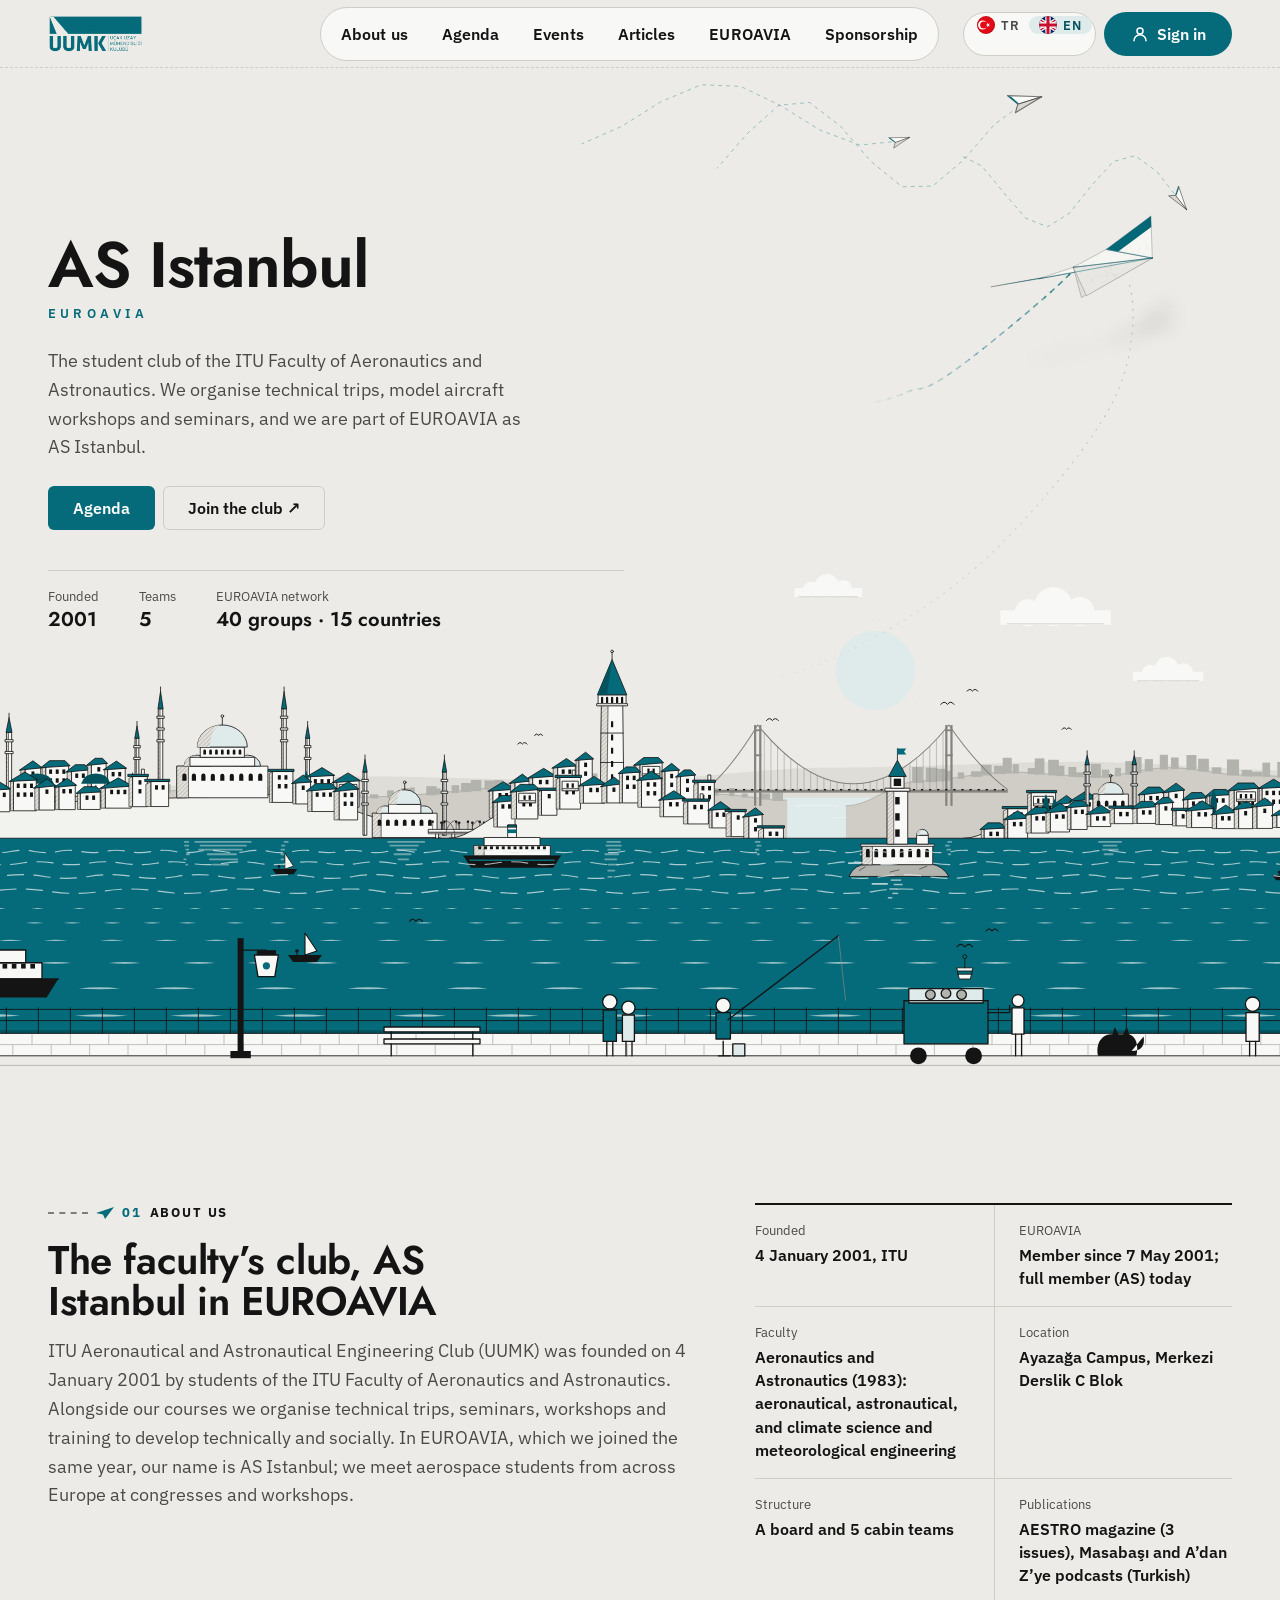
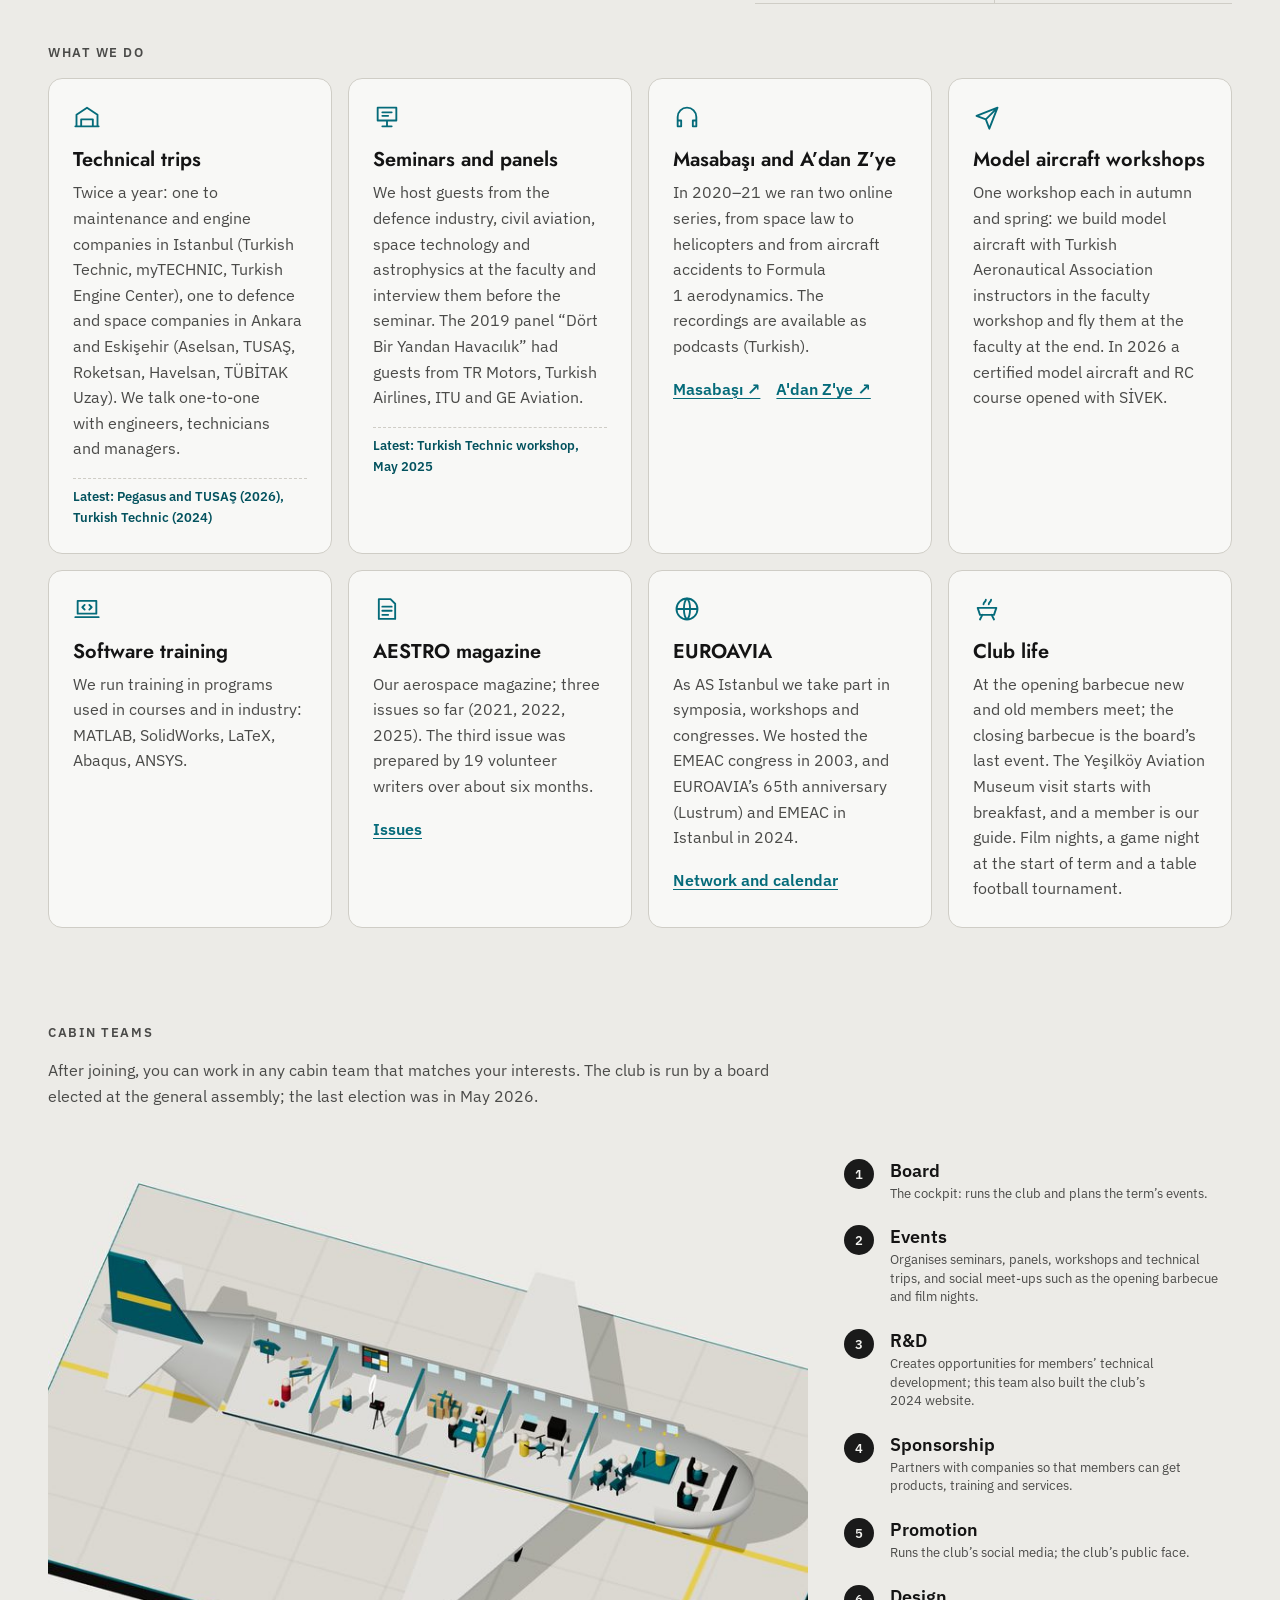
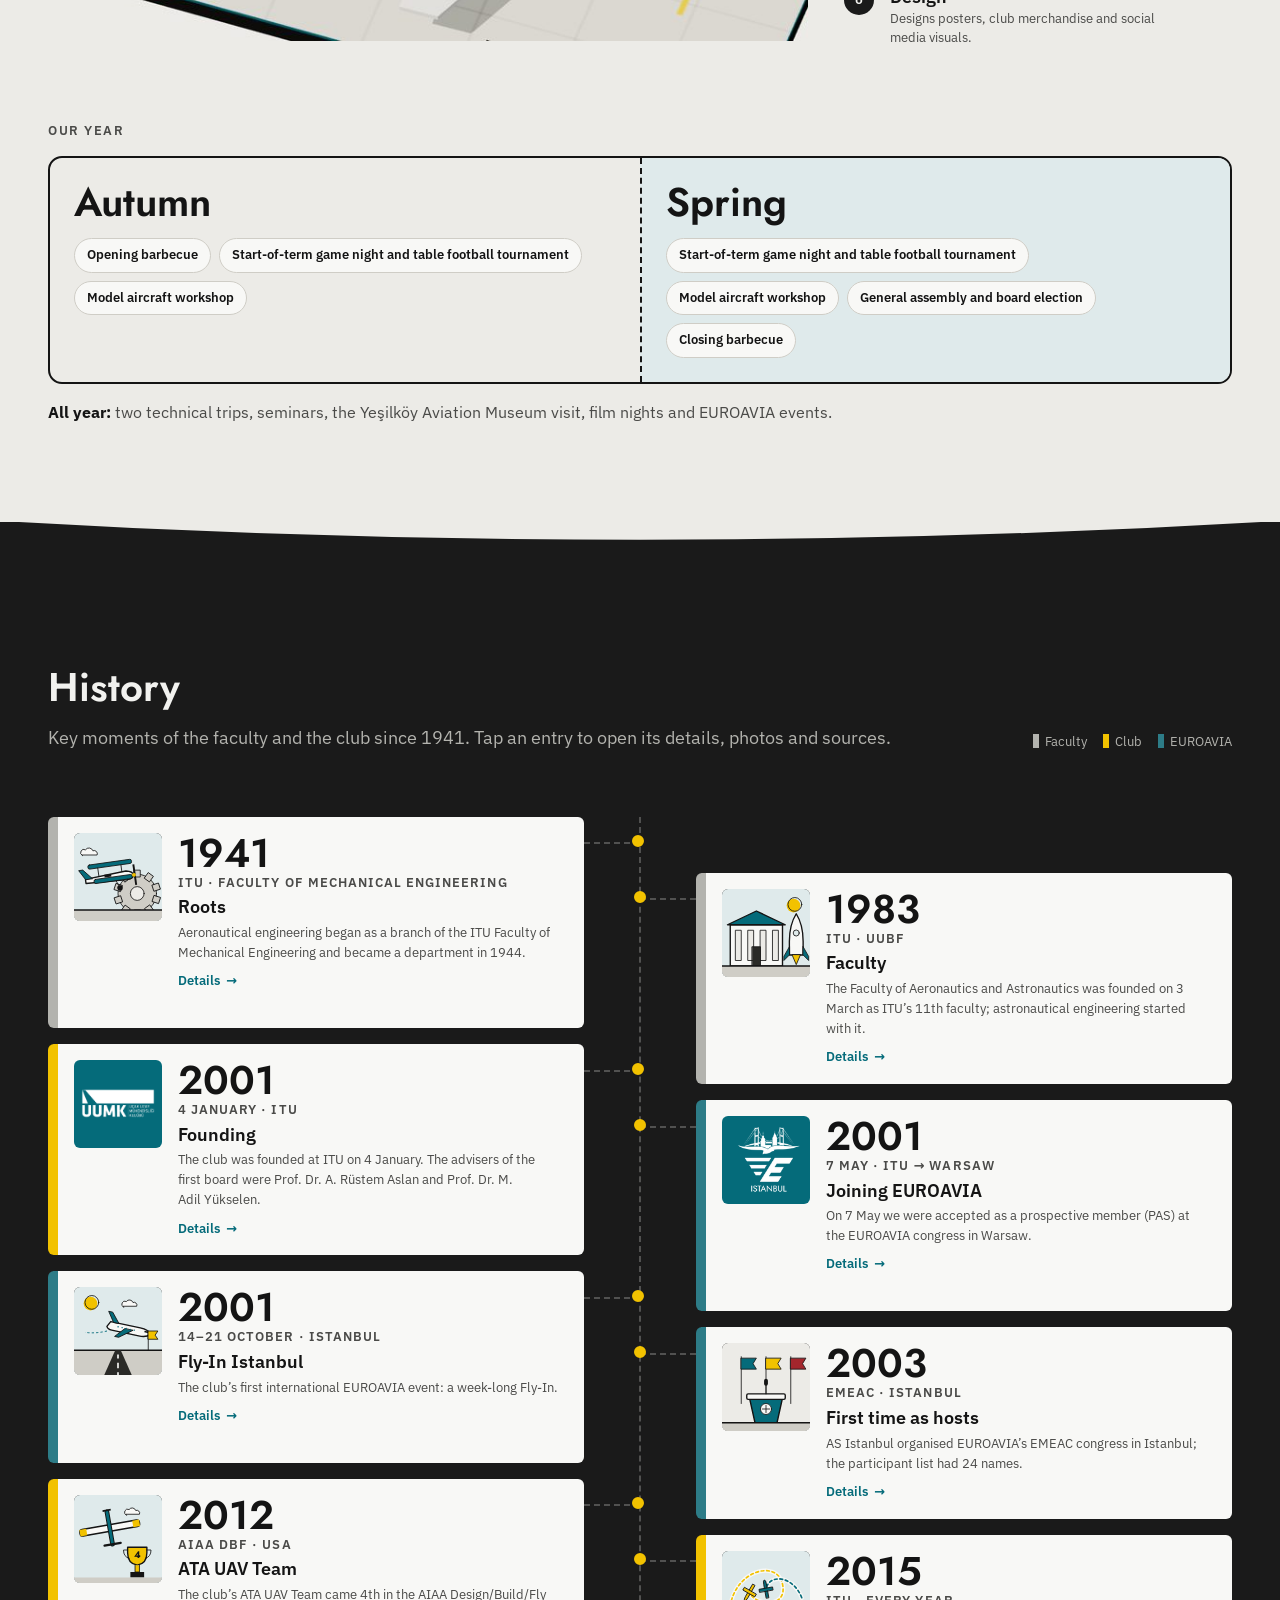
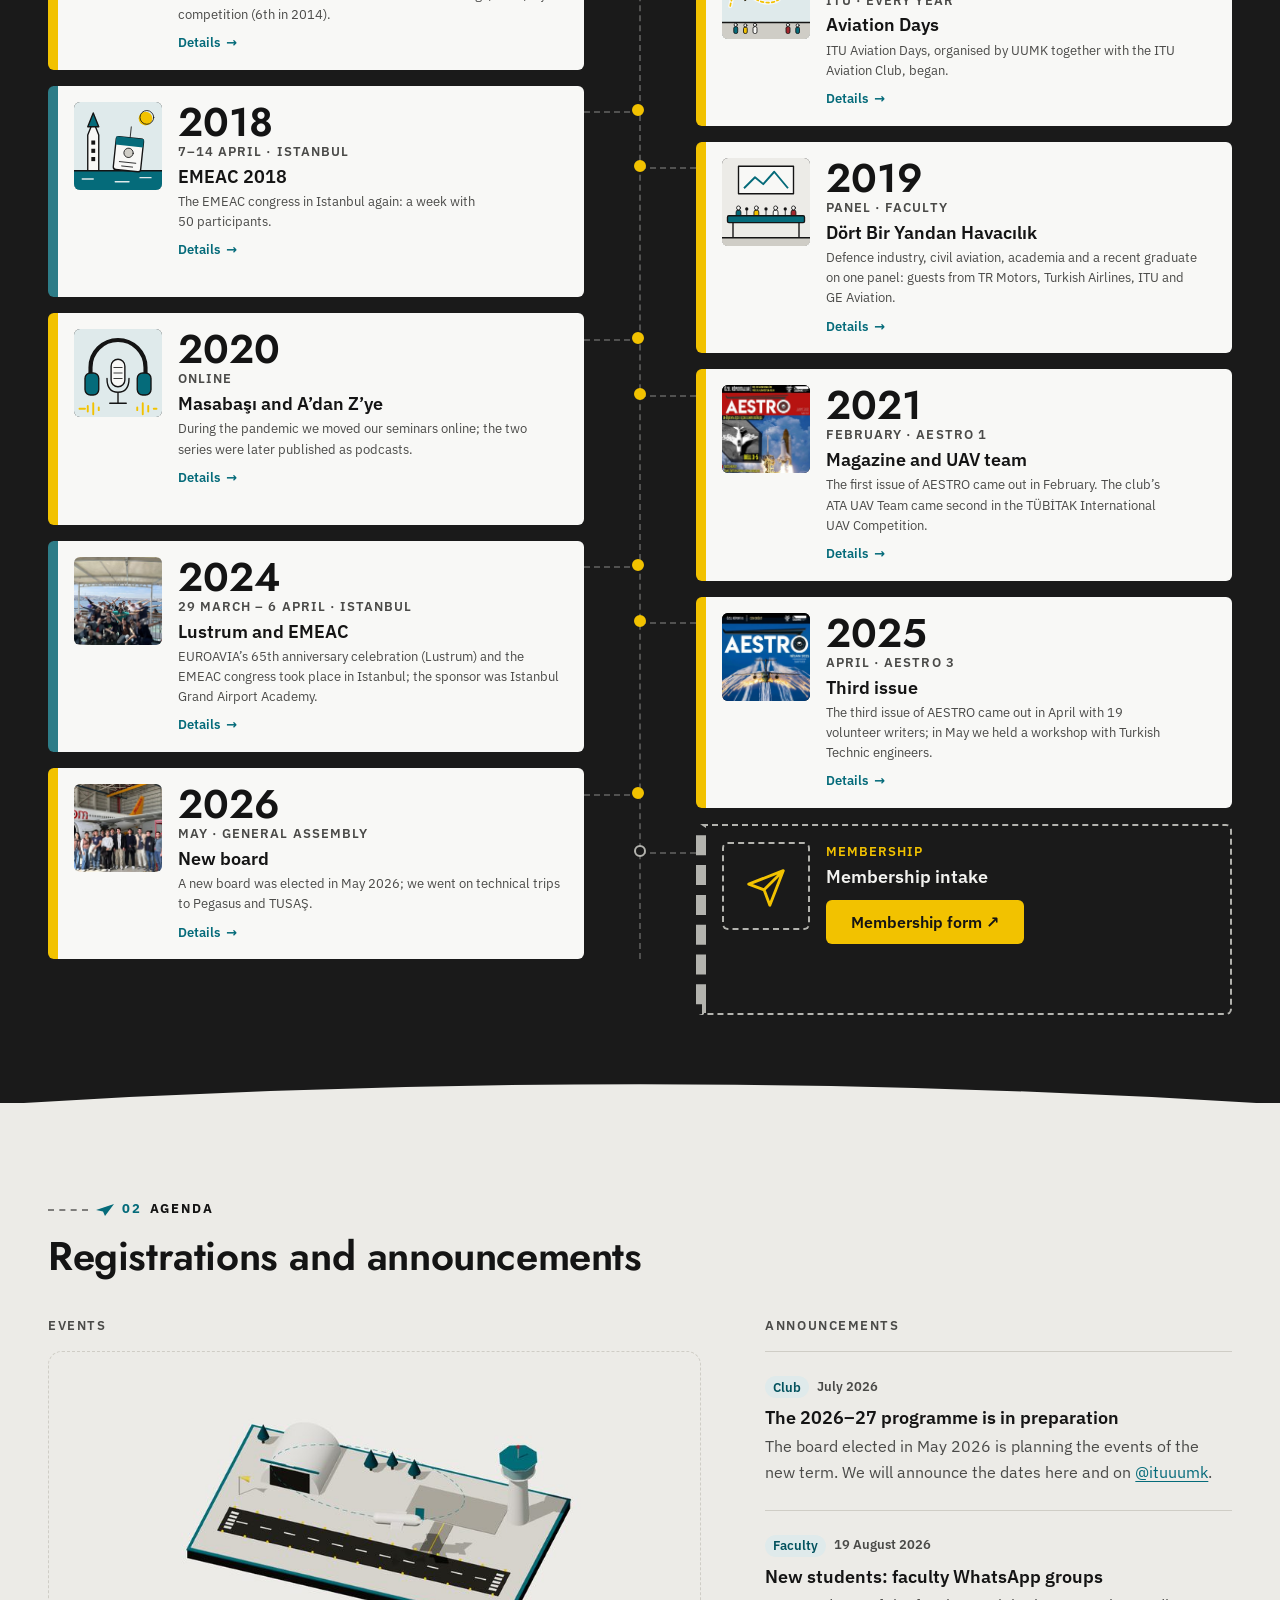
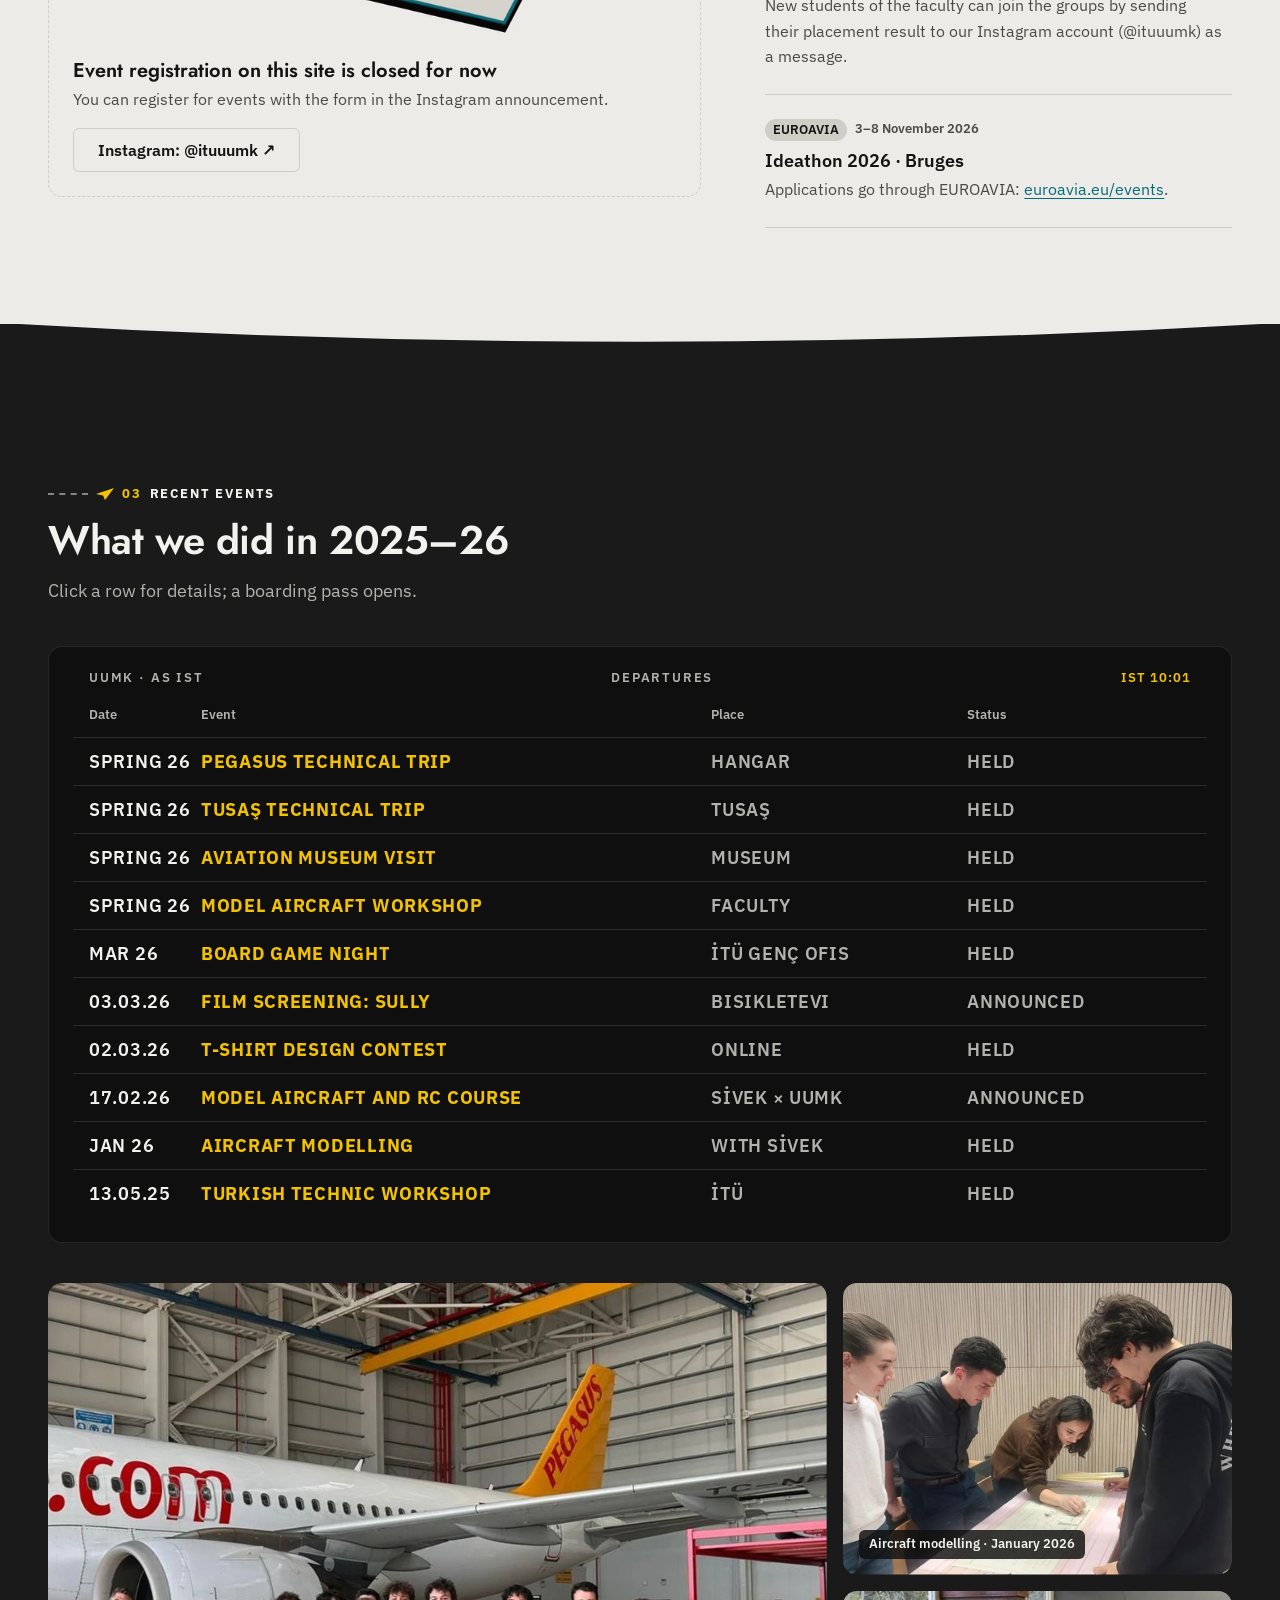
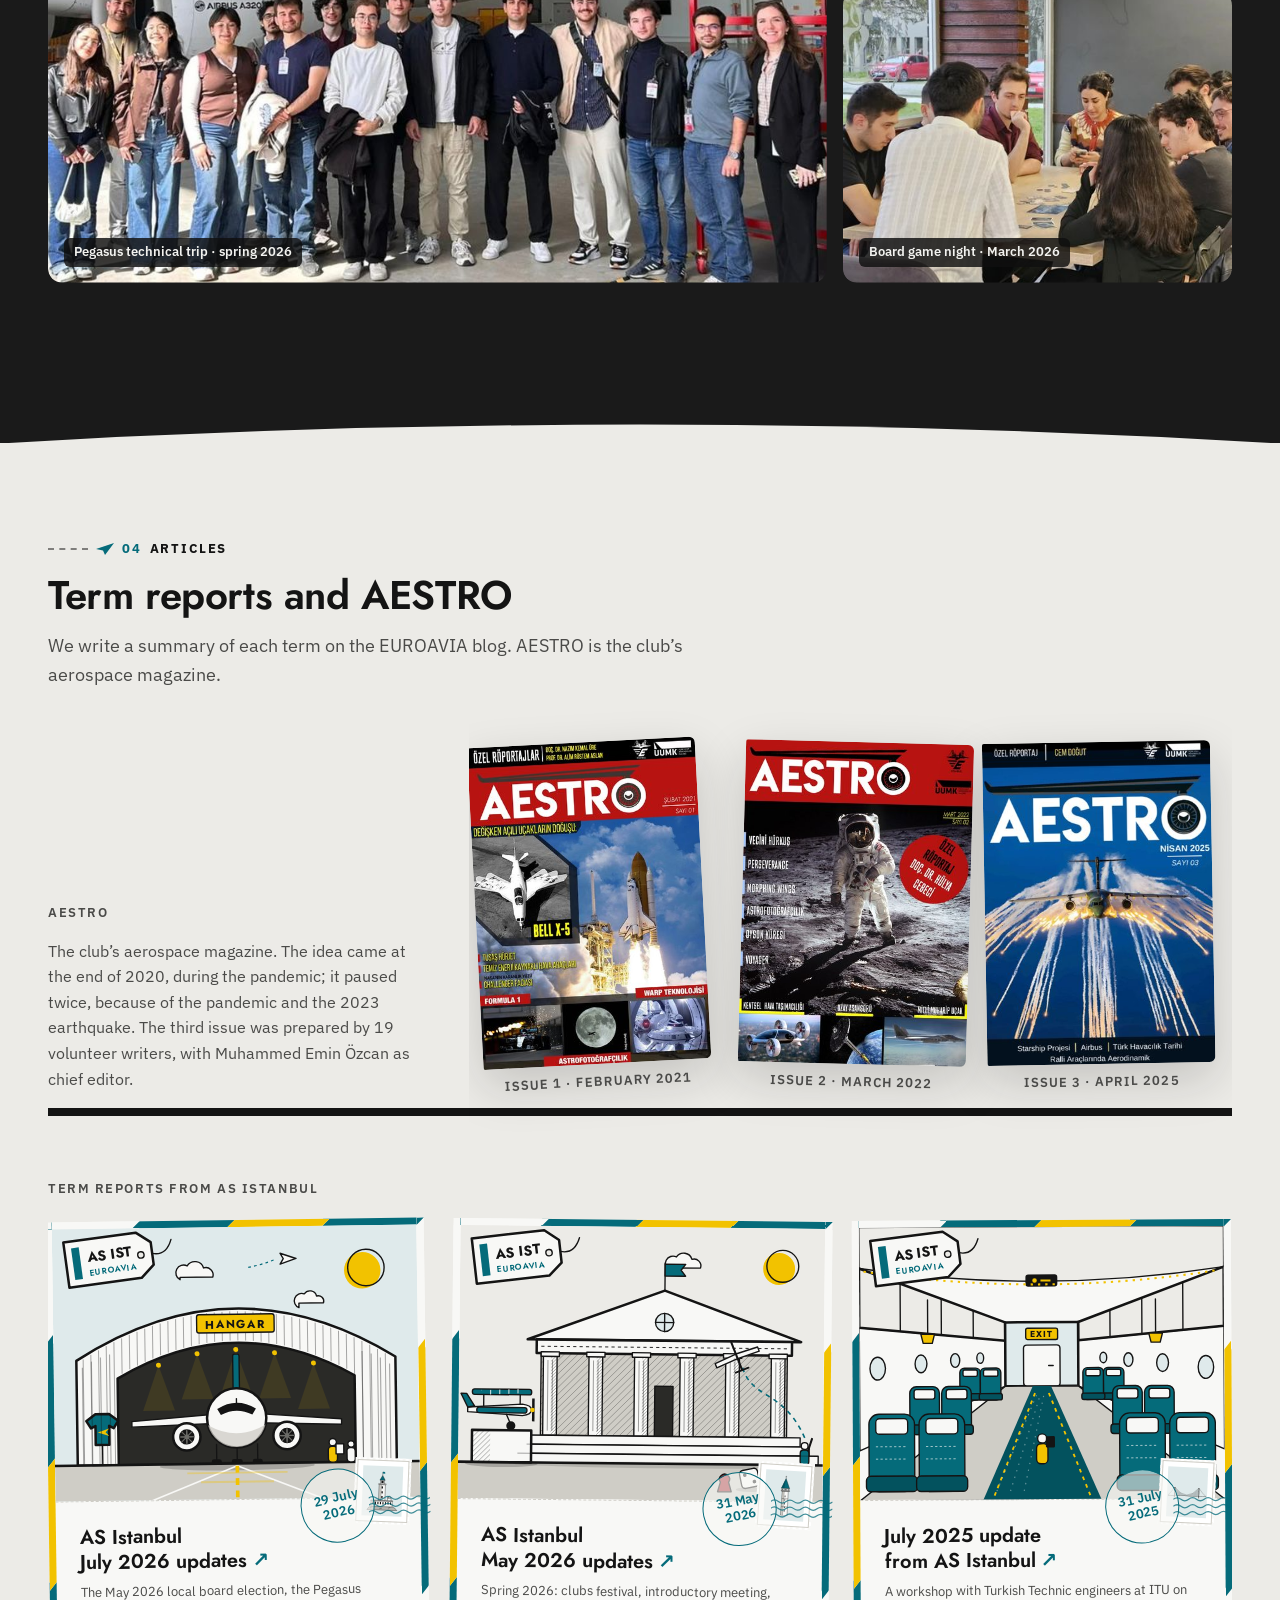
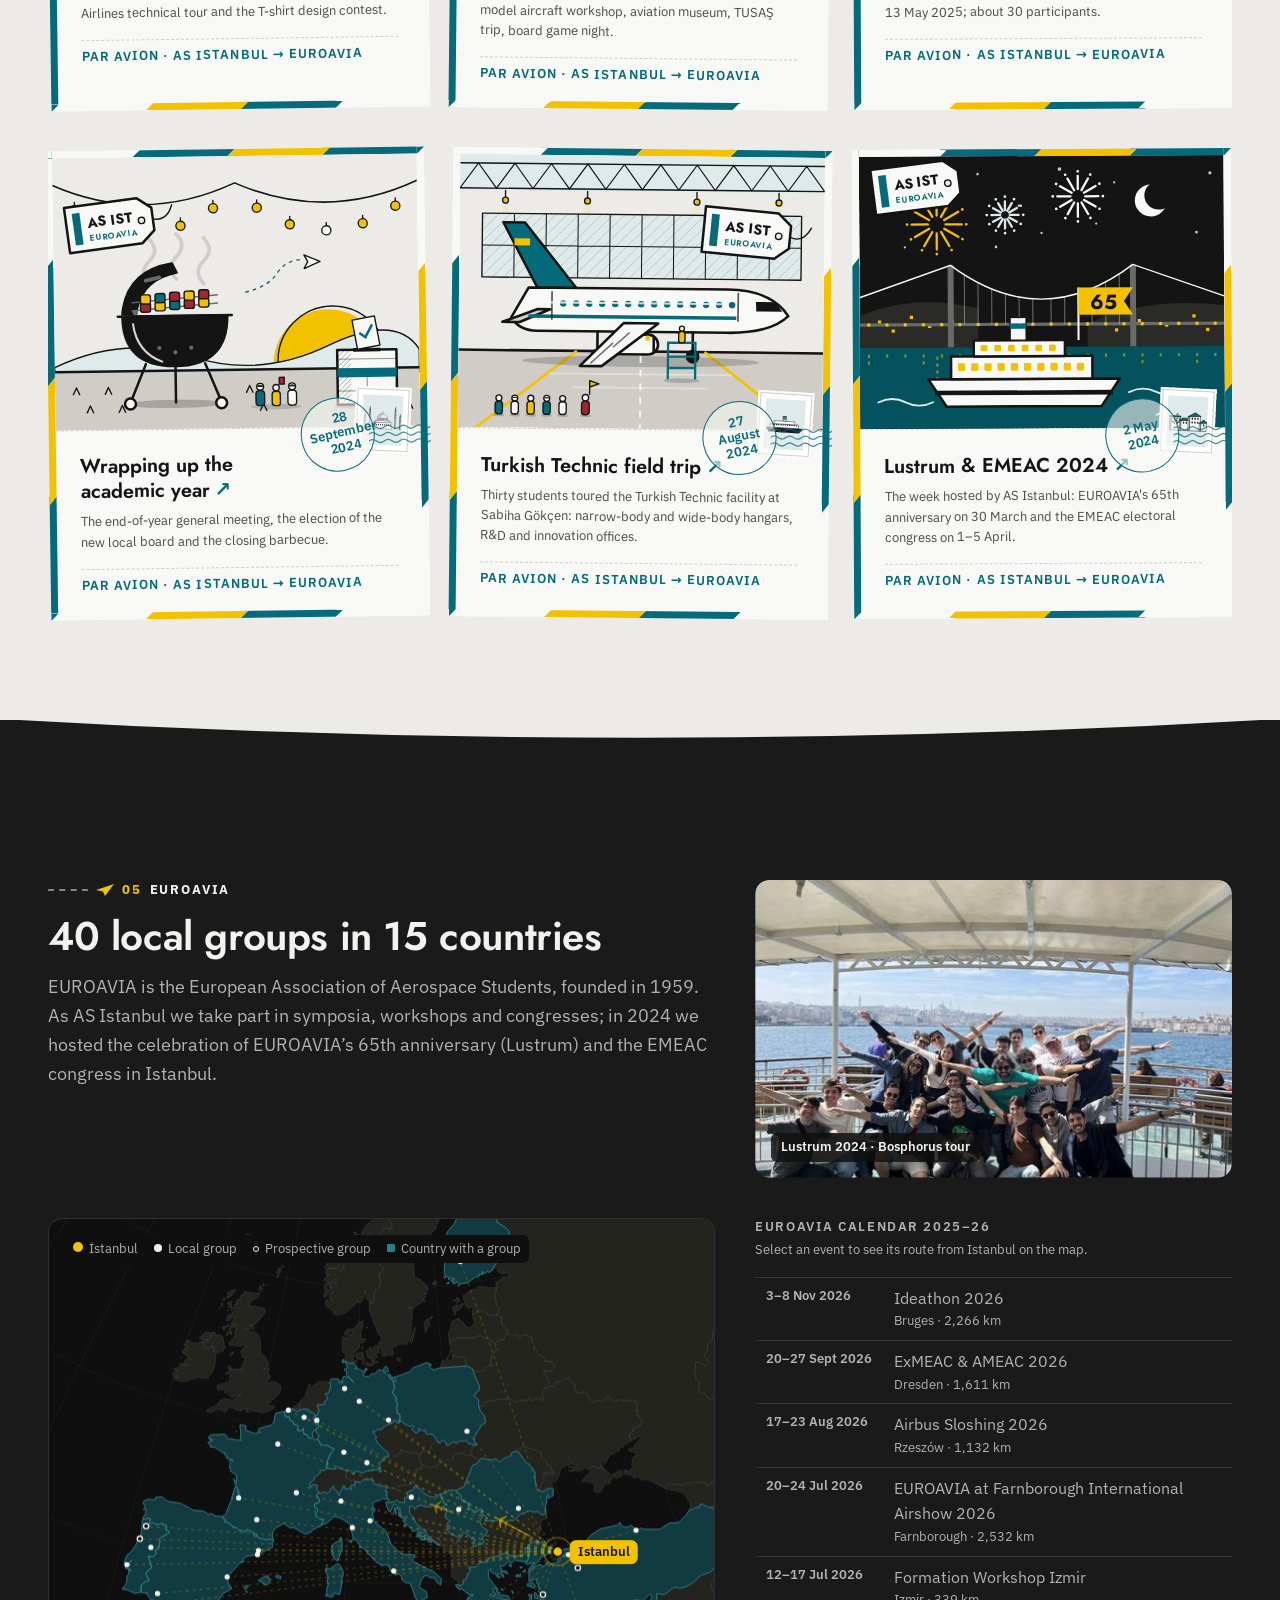
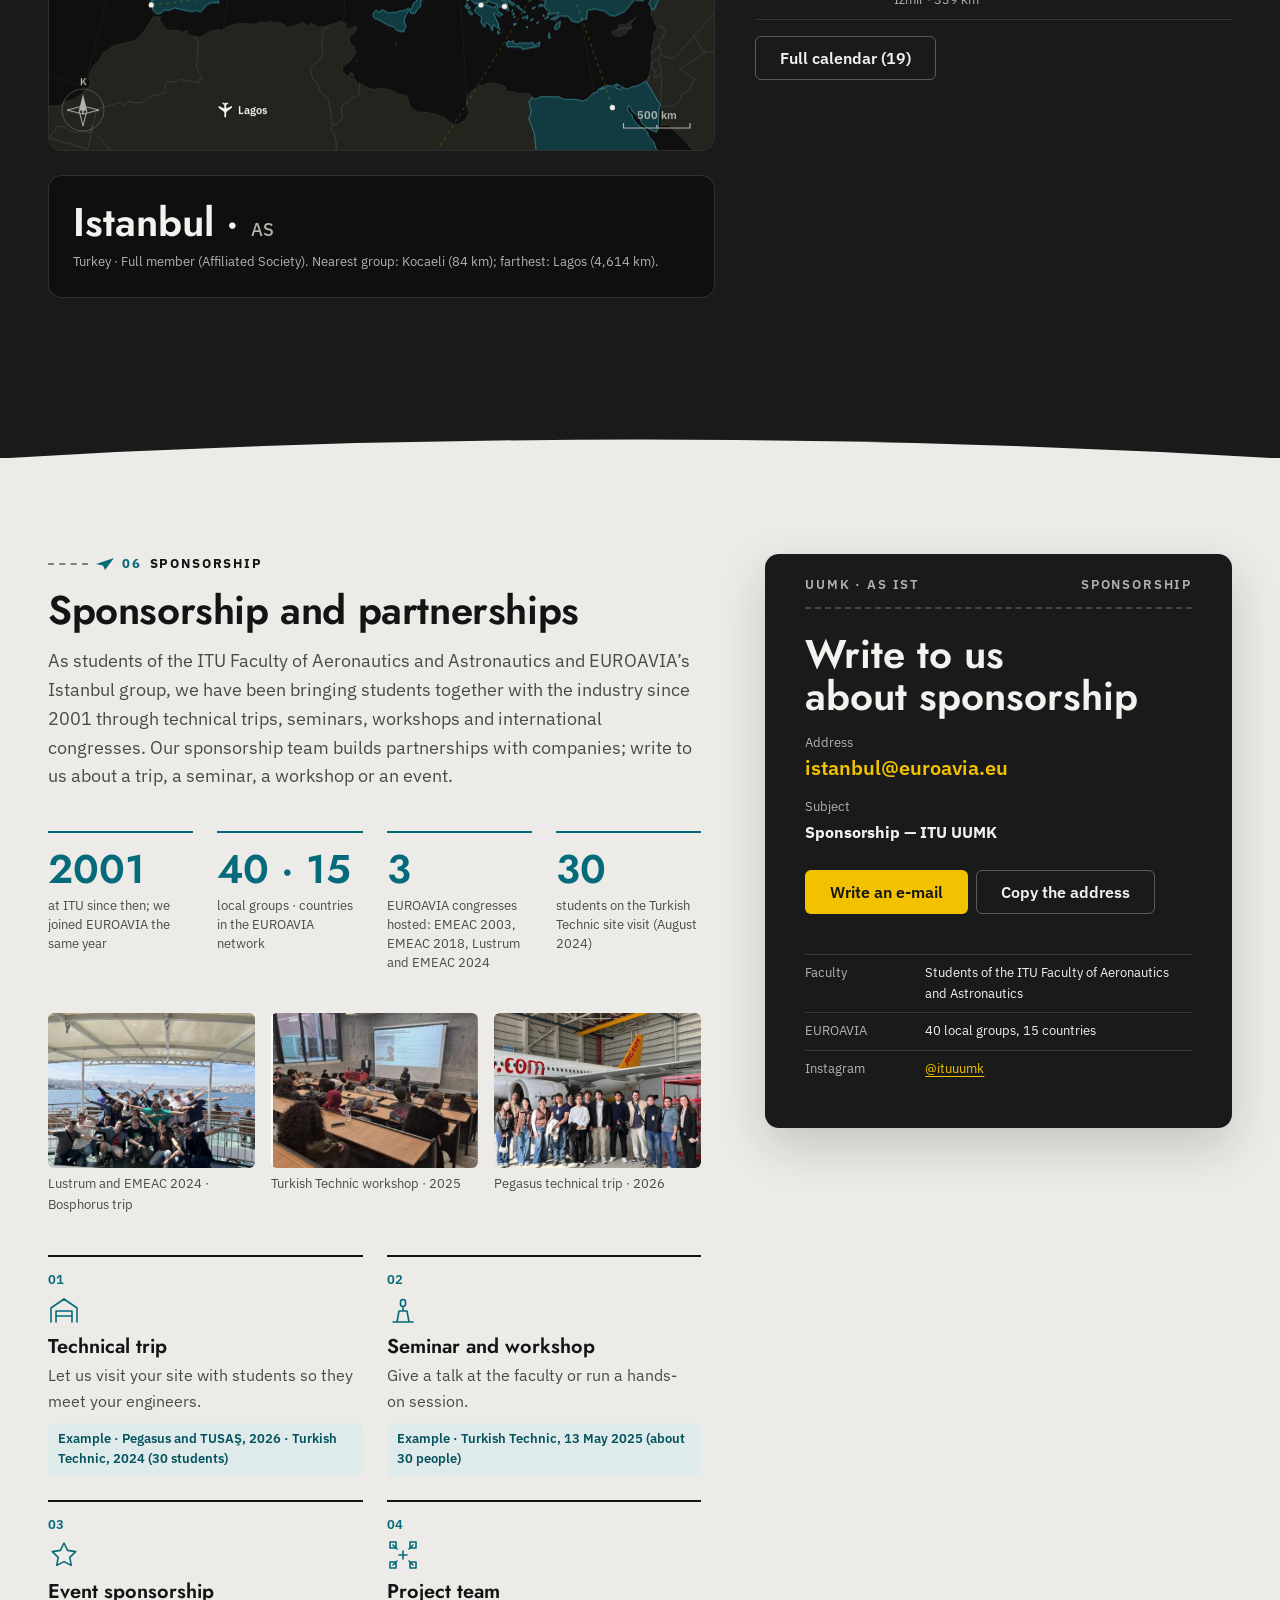
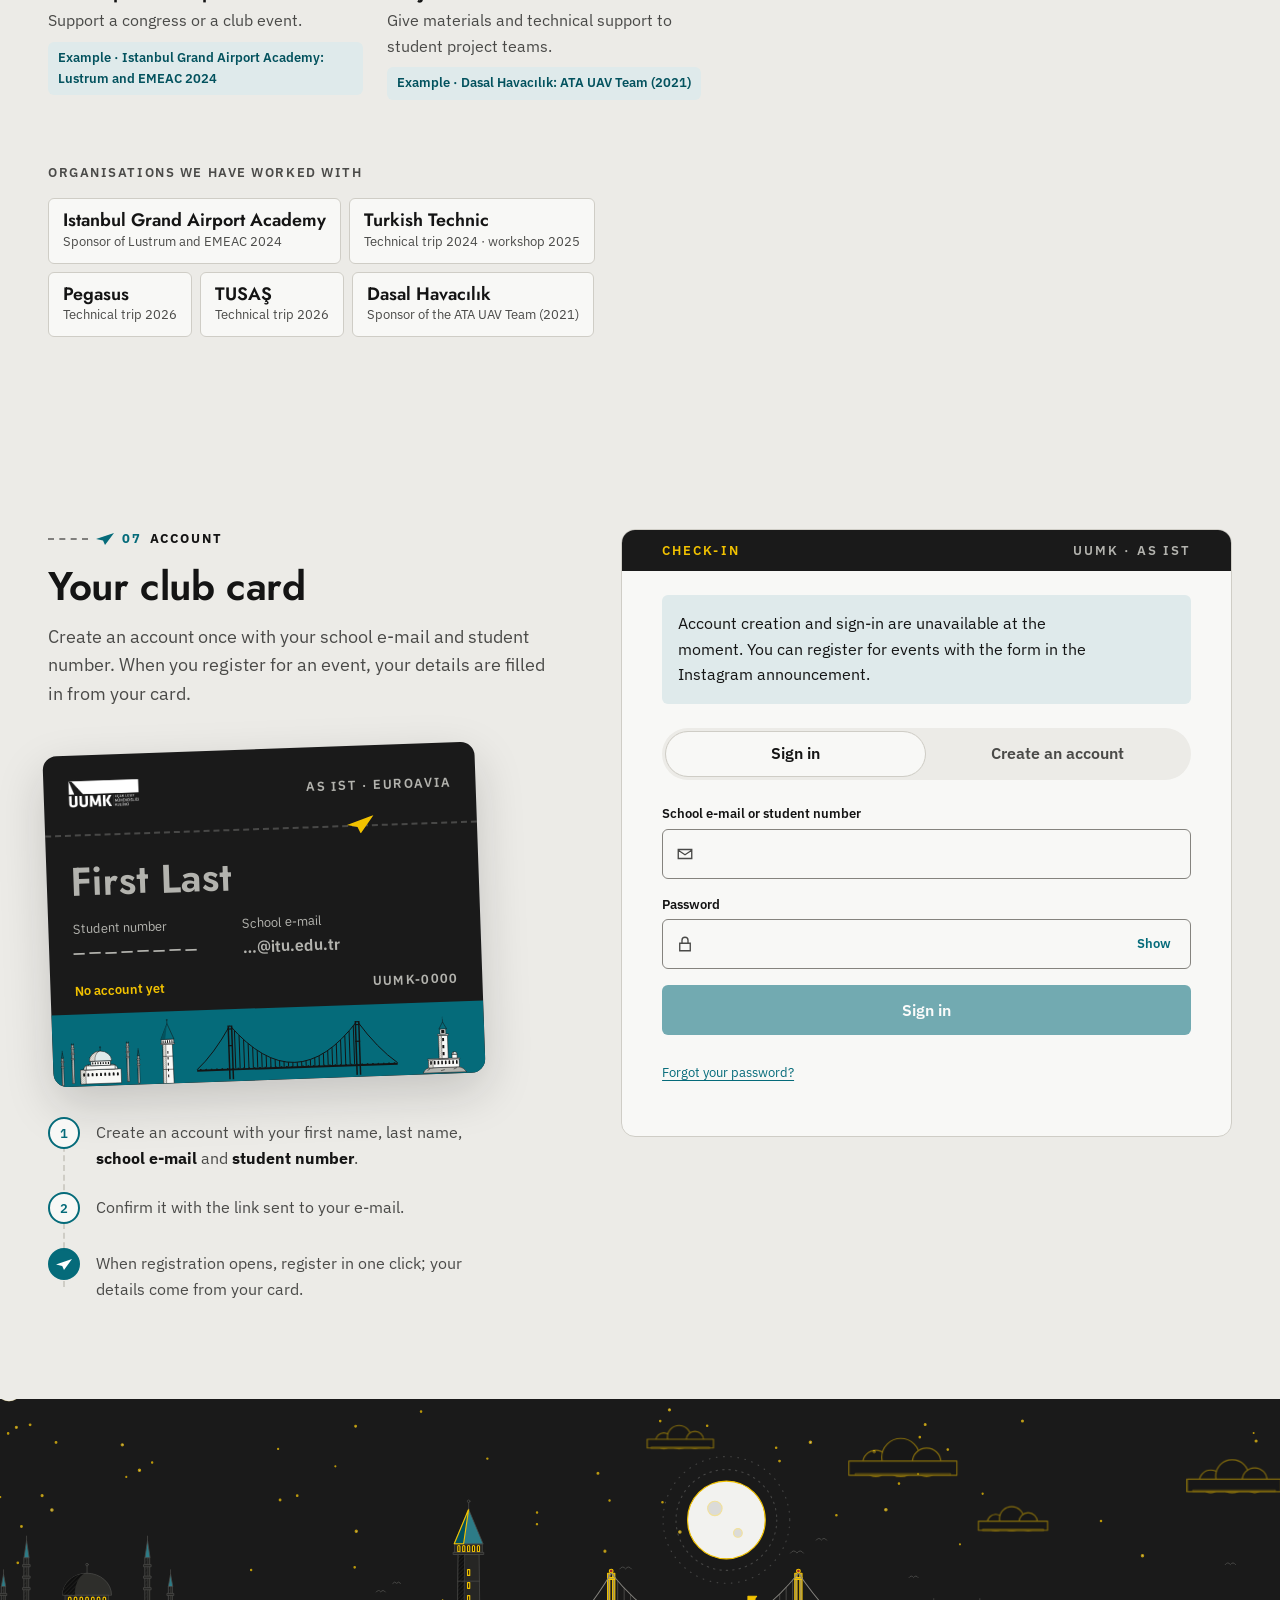
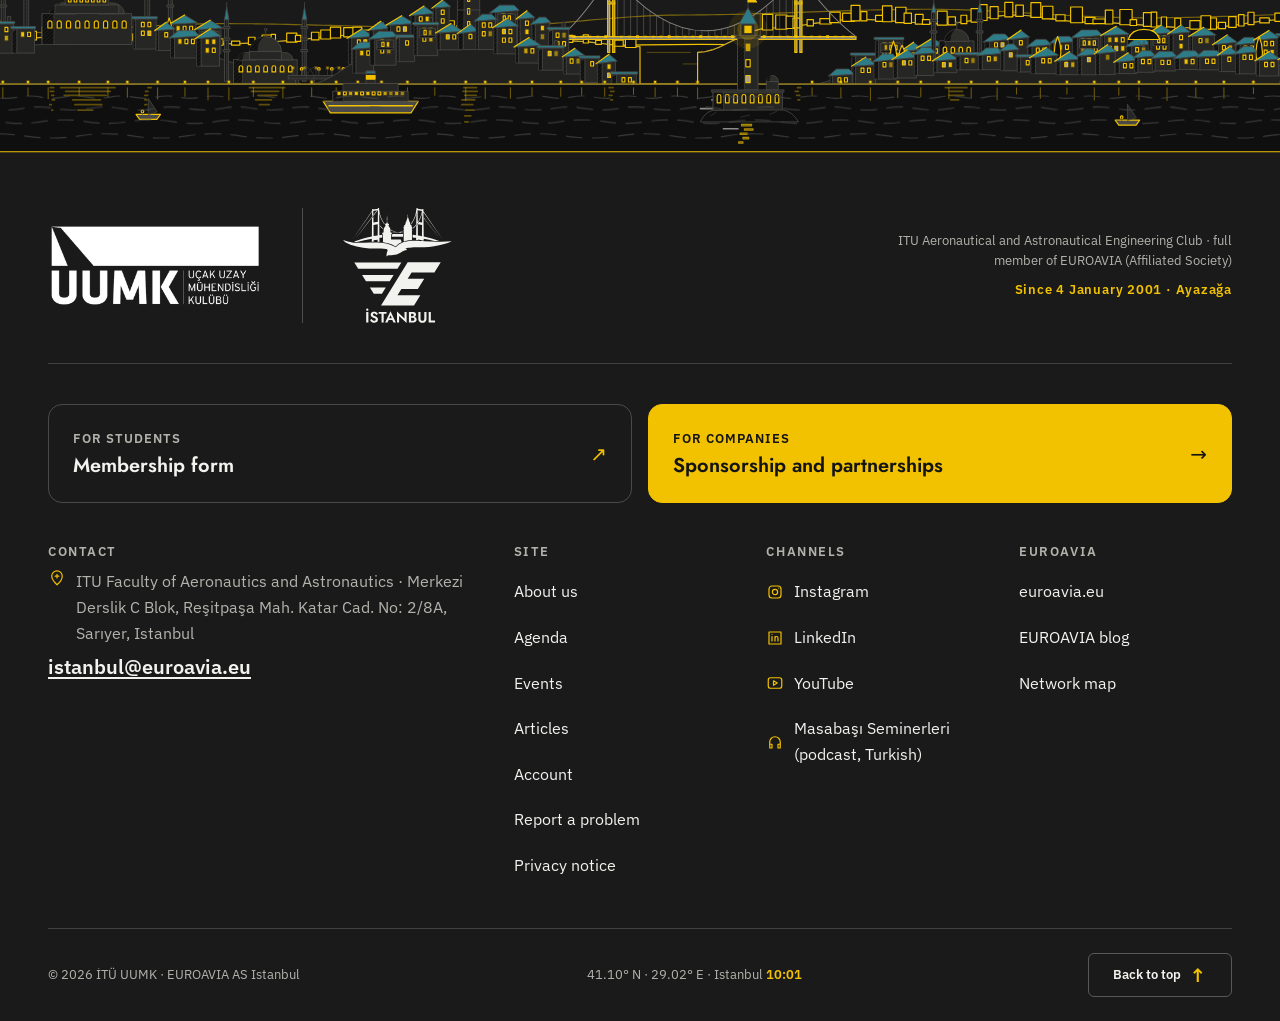
==== commit 3b965248: "UUMK v8–v9: kendiliğinden dönen açılış, 2,5B kabin ve havaalanı maketleri, fotoğraflı tarihçe, spons" ====
--- a/index.html
+++ b/index.html
@@ -54,7 +54,7 @@
 <section class="giris" id="giris" aria-labelledby="giris-baslik">
   <div class="giris__iz" id="hikaye-iz">
     <div class="giris__sahne">
-      <!-- istanbul:gun --><svg class="ist ist--gun" id="istanbul" viewBox="0 0 1600 480" preserveAspectRatio="xMidYMax slice" aria-hidden="true" focusable="false"><g class="ist__gok"><g class="blok blok--yildizlar" data-s="127"><g class="parca" data-k="0"><circle cx="1325.3" cy="73.3" r="1.6" class="yildiz"/><circle cx="304.8" cy="98.9" r="1.6" class="yildiz"/><circle cx="761.7" cy="157.1" r="1.5" class="yildiz"/><circle cx="1396.1" cy="35.3" r="1.3" class="yildiz"/><circle cx="523.9" cy="134.3" r="1.1" class="yildiz"/><circle cx="1640.3" cy="169.5" r="1" class="yildiz"/><circle cx="957.7" cy="141" r="0.9" class="yildiz"/><circle cx="605" cy="37.9" r="1.2" class="yildiz"/><circle cx="576.9" cy="93.5" r="0.7" class="yildiz yildiz--t"/><circle cx="-81.3" cy="12.3" r="0.7" class="yildiz yildiz--t"/><circle cx="-163.3" cy="19.5" r="1.1" class="yildiz"/><circle cx="-381" cy="200.5" r="0.7" class="yildiz"/><circle cx="856.9" cy="173.8" r="0.9" class="yildiz"/><circle cx="51.6" cy="51.8" r="1" class="yildiz"/><circle cx="695.9" cy="17.5" r="1" class="yildiz"/><circle cx="-282" cy="45.9" r="0.8" class="yildiz yildiz--t"/><circle cx="-226.6" cy="203" r="1.1" class="yildiz"/><circle cx="1074.7" cy="177.4" r="1.1" class="yildiz yildiz--t"/><circle cx="1444.4" cy="201.9" r="0.7" class="yildiz"/><circle cx="281" cy="63.7" r="1.6" class="yildiz yildiz--t"/><circle cx="322.4" cy="88.2" r="0.9" class="yildiz"/><circle cx="1697.9" cy="217.7" r="1.6" class="yildiz yildiz--t"/><circle cx="152.9" cy="35.9" r="1.2" class="yildiz yildiz--t"/><circle cx="1936.3" cy="114.9" r="0.9" class="yildiz"/><circle cx="1236.7" cy="60.1" r="1.7" class="yildiz yildiz--t"/><circle cx="1055.4" cy="184.7" r="1.7" class="yildiz"/><circle cx="603.7" cy="233.8" r="1" class="yildiz"/><circle cx="111.4" cy="136.2" r="0.8" class="yildiz yildiz--t"/><circle cx="135.8" cy="227.6" r="1.1" class="yildiz"/><circle cx="1855.7" cy="58.3" r="1.4" class="yildiz"/><circle cx="1040.9" cy="15" r="1.5" class="yildiz"/><circle cx="183.2" cy="154.2" r="1.7" class="yildiz yildiz--t"/><circle cx="1475.9" cy="131.6" r="0.8" class="yildiz yildiz--t"/><circle cx="1531.2" cy="30.5" r="1.3" class="yildiz"/><circle cx="-279.5" cy="108.5" r="0.8" class="yildiz"/><circle cx="1427.5" cy="70.2" r="1.1" class="yildiz"/><circle cx="500.1" cy="140.3" r="1.2" class="yildiz yildiz--t"/><circle cx="188.9" cy="60.3" r="1.2" class="yildiz"/><circle cx="459.9" cy="237.4" r="0.9" class="yildiz"/><circle cx="169.6" cy="134.2" r="1.4" class="yildiz"/><circle cx="788" cy="82.8" r="0.9" class="yildiz yildiz--t"/><circle cx="1359.7" cy="117.5" r="1" class="yildiz"/><circle cx="1388.6" cy="53" r="1" class="yildiz"/><circle cx="133.8" cy="39.3" r="1.4" class="yildiz"/><circle cx="605.9" cy="183.7" r="1.5" class="yildiz"/><circle cx="749" cy="197.1" r="0.6" class="yildiz"/><circle cx="497.4" cy="69.4" r="0.8" class="yildiz"/><circle cx="1193.8" cy="86.2" r="1.1" class="yildiz"/><circle cx="857" cy="157.7" r="0.9" class="yildiz"/><circle cx="1386.2" cy="104.1" r="0.7" class="yildiz"/><circle cx="1189.1" cy="67.7" r="1" class="yildiz yildiz--t"/><circle cx="122.4" cy="47.8" r="1" class="yildiz"/><circle cx="1031.2" cy="143.5" r="1" class="yildiz"/><circle cx="-25" cy="157.6" r="1.5" class="yildiz"/><circle cx="1028.1" cy="30.7" r="1" class="yildiz"/><circle cx="941.6" cy="103" r="1.3" class="yildiz"/><circle cx="-45.1" cy="28.7" r="1.6" class="yildiz"/><circle cx="-356.7" cy="55.1" r="1.3" class="yildiz"/><circle cx="-309.4" cy="156.7" r="1.1" class="yildiz"/><circle cx="1272.8" cy="161.5" r="1" class="yildiz"/><circle cx="1341.5" cy="153.9" r="1.7" class="yildiz yildiz--t"/><circle cx="1093.3" cy="37.1" r="1" class="yildiz"/><circle cx="-285.5" cy="184.6" r="1" class="yildiz"/><circle cx="286.5" cy="108.2" r="0.7" class="yildiz"/><circle cx="140.9" cy="177.1" r="1.2" class="yildiz"/><circle cx="951.3" cy="211.4" r="1.4" class="yildiz yildiz--t"/><circle cx="49.4" cy="97.7" r="0.9" class="yildiz"/><circle cx="1852.3" cy="47.1" r="0.6" class="yildiz yildiz--t"/><circle cx="89.8" cy="238.1" r="0.8" class="yildiz"/><circle cx="-282.1" cy="107.1" r="1" class="yildiz yildiz--t"/></g></g><g class="blok blok--gunes-k" data-s="128"><g class="parca" data-k="0"><circle cx="1120" cy="168" r="54" class="gunes"/><circle cx="1120" cy="168" r="70" class="hale"/><circle cx="1120" cy="168" r="88" class="hale hale--2"/><circle cx="1104" cy="152" r="10" class="ay-leke"/><circle cx="1136" cy="186" r="6" class="ay-leke"/></g></g><g class="blok blok--bulutlar" data-s="129"><g class="parca" data-k="0"><circle cx="1327.5" cy="89.4" r="18.2" class="bl"/><circle cx="1362" cy="81.2" r="26.4" class="bl"/><circle cx="1398" cy="87.8" r="19.8" class="bl"/><rect x="1290" y="86.1" width="150" height="19.8" class="bl"/><rect x="1299" y="103.4" width="132" height="2" class="bl2"/><circle cx="1033" cy="58" r="11.1" class="bl"/><circle cx="1054.2" cy="52.9" r="16.2" class="bl"/><circle cx="1076.2" cy="56.9" r="12.1" class="bl"/><rect x="1010" y="55.9" width="92" height="12.1" class="bl"/><rect x="1015.5" y="66.6" width="81" height="2" class="bl2"/><circle cx="1494" cy="171.8" r="11.6" class="bl"/><circle cx="1516.1" cy="166.5" r="16.9" class="bl"/><circle cx="1539.1" cy="170.7" r="12.7" class="bl"/><rect x="1470" y="169.7" width="96" height="12.7" class="bl"/><rect x="1475.8" y="180.8" width="84.5" height="2" class="bl2"/><circle cx="1792.5" cy="114.3" r="15.7" class="bl"/><circle cx="1822.4" cy="107.1" r="22.9" class="bl"/><circle cx="1853.6" cy="112.8" r="17.2" class="bl"/><rect x="1760" y="111.4" width="130" height="17.2" class="bl"/><rect x="1767.8" y="126.4" width="114.4" height="2" class="bl2"/><circle cx="-290" cy="84.7" r="14.5" class="bl"/><circle cx="-262.4" cy="78.1" r="21.1" class="bl"/><circle cx="-233.6" cy="83.4" r="15.8" class="bl"/><rect x="-320" y="82.1" width="120" height="15.8" class="bl"/><rect x="-312.8" y="95.9" width="105.6" height="2" class="bl2"/></g></g><g class="blok blok--martilar" data-s="130"><g class="parca" data-k="0"><path d="M1209 214q4.5 -6 9 0q4.5 -6 9 0" class="mk"/><path d="M1244.8 196q3.6 -4.8 7.2 0q3.6 -4.8 7.2 0" class="mk"/><path d="M971.9 236q4 -5.4 8.1 0q4 -5.4 8.1 0" class="mk"/><path d="M1373.7 248q3.1 -4.2 6.3 0q3.1 -4.2 6.3 0" class="mk"/><path d="M633.7 268q3.1 -4.2 6.3 0q3.1 -4.2 6.3 0" class="mk"/><path d="M656.6 256q2.7 -3.6 5.4 0q2.7 -3.6 5.4 0" class="mk"/><path d="M1812.8 230q3.6 -4.8 7.2 0q3.6 -4.8 7.2 0" class="mk"/></g></g></g><g class="ist__uzak"><g class="blok" data-s="0"><g class="parca" data-k="0"><path d="M-440 330L-430 329.9L-420 329.8L-410 329.5L-400 329.1L-390 328.7L-380 328.1L-370 327.5L-360 326.9L-350 326.2L-340 325.5L-330 324.7L-320 324L-310 323.3L-300 322.5L-290 321.8L-280 321.1L-270 320.5L-260 319.9L-250 319.3L-240 318.9L-230 318.5L-220 318.2L-210 318.1L-200 318L-190 318L-180 318.1L-170 318.2L-160 318.4L-150 318.6L-140 318.8L-130 319.1L-120 319.4L-110 319.7L-100 320.1L-90 320.4L-80 320.8L-70 321.2L-60 321.6L-50 322L-40 322.4L-30 322.8L-20 323.2L-10 323.6L0 323.9L10 324.3L20 324.6L30 324.9L40 325.2L50 325.4L60 325.6L70 325.8L80 325.9L90 326L100 326L110 326L120 325.8L130 325.7L140 325.4L150 325.1L160 324.7L170 324.3L180 323.8L190 323.3L200 322.8L210 322.2L220 321.6L230 320.9L240 320.3L250 319.7L260 319L270 318.3L280 317.7L290 317.1L300 316.4L310 315.8L320 315.2L330 314.7L340 314.2L350 313.7L360 313.3L370 312.9L380 312.6L390 312.3L400 312.2L410 312L420 312L430 312L440 312.1L450 312.1L460 312.2L470 312.4L480 312.5L490 312.7L500 312.8L510 313L520 313.3L530 313.5L540 313.7L550 314L560 314.2L570 314.5L580 314.7L590 315L600 315.3L610 315.5L620 315.8L630 316L640 316.3L650 316.5L660 316.7L670 317L680 317.2L690 317.3L700 317.5L710 317.6L720 317.8L730 317.9L740 317.9L750 318L760 318L770 317.9L780 317.8L790 317.5L800 317.1L810 316.7L820 316.1L830 315.5L840 314.8L850 314.1L860 313.3L870 312.5L880 311.7L890 310.8L900 309.9L910 309L920 308.1L930 307.2L940 306.3L950 305.5L960 304.7L970 303.9L980 303.2L990 302.5L1000 301.9L1010 301.3L1020 300.9L1030 300.5L1040 300.2L1050 300.1L1060 300L1070 300L1080 299.9L1090 299.8L1100 299.7L1110 299.5L1120 299.3L1130 299.1L1140 298.9L1150 298.6L1160 298.3L1170 298L1180 297.7L1190 297.4L1200 297L1210 296.7L1220 296.4L1230 296L1240 295.6L1250 295.3L1260 295L1270 294.6L1280 294.3L1290 294L1300 293.7L1310 293.4L1320 293.1L1330 292.9L1340 292.7L1350 292.5L1360 292.3L1370 292.2L1380 292.1L1390 292L1400 292L1410 292L1420 292.2L1430 292.3L1440 292.6L1450 292.9L1460 293.2L1470 293.7L1480 294.1L1490 294.6L1500 295.1L1510 295.7L1520 296.2L1530 296.8L1540 297.4L1550 298L1560 298.6L1570 299.2L1580 299.8L1590 300.3L1600 300.9L1610 301.4L1620 301.9L1630 302.3L1640 302.8L1650 303.1L1660 303.4L1670 303.7L1680 303.8L1690 304L1700 304L1710 304L1720 303.9L1730 303.8L1740 303.7L1750 303.5L1760 303.3L1770 303.1L1780 302.9L1790 302.6L1800 302.3L1810 302L1820 301.7L1830 301.4L1840 301L1850 300.7L1860 300.4L1870 300L1880 299.6L1890 299.3L1900 299L1910 298.6L1920 298.3L1930 298L1940 297.7L1950 297.4L1960 297.1L1970 296.9L1980 296.7L1990 296.5L2000 296.3L2010 296.2L2020 296.1L2030 296L2040 296L2040 398L-440 398Z" class="u3"/></g></g><g class="blok" data-s="1"><g class="parca" data-k="0"><path d="M930 343Q1090 338 1290 344V396H930Z" class="su2"/><path d="M1010 352h60M1120 358h44M1060 368h70M1180 350h36" class="ys2"/></g></g><g class="blok" data-s="2"><g class="parca" data-k="0"><path d="M1080 352L1090 351L1100 348.5L1110 344.7L1120 340L1130 335L1140 330L1150 325.3L1160 321.5L1170 319L1180 318L1190 317.8L1200 317.1L1210 316.1L1220 314.9L1230 313.5L1240 312L1250 310.5L1260 309.1L1270 307.9L1280 306.9L1290 306.2L1300 306L1310 306.1L1320 306.4L1330 306.9L1340 307.6L1350 308.3L1360 309L1370 309.7L1380 310.4L1390 311.1L1400 311.6L1410 311.9L1420 312L1430 311.7L1440 310.8L1450 309.4L1460 307.8L1470 306L1480 304.2L1490 302.6L1500 301.2L1510 300.3L1520 300L1530 300.3L1540 301L1550 302.2L1560 303.5L1570 305L1580 306.5L1590 307.8L1600 309L1610 309.7L1620 310L1630 310.1L1640 310.3L1650 310.7L1660 311.3L1670 311.9L1680 312.5L1690 313.3L1700 314L1710 314.7L1720 315.5L1730 316.1L1740 316.8L1750 317.3L1760 317.7L1770 317.9L1780 318L1790 317.8L1800 317.1L1810 316.1L1820 314.9L1830 313.5L1840 312L1850 310.5L1860 309.1L1870 307.9L1880 306.9L1890 306.2L1900 306L1910 306.1L1920 306.4L1930 306.9L1940 307.6L1950 308.3L1960 309.1L1970 310L1980 310.9L1990 311.7L2000 312.4L2010 313.1L2020 313.6L2030 313.9L2040 314L2040 398L1080 398Z" class="u"/><path d="M1080 352L1090 351L1100 348.5L1110 344.7L1120 340L1130 335L1140 330L1150 325.3L1160 321.5L1170 319L1180 318L1190 317.8L1200 317.1L1210 316.1L1220 314.9L1230 313.5L1240 312L1250 310.5L1260 309.1L1270 307.9L1280 306.9L1290 306.2L1300 306L1310 306.1L1320 306.4L1330 306.9L1340 307.6L1350 308.3L1360 309L1370 309.7L1380 310.4L1390 311.1L1400 311.6L1410 311.9L1420 312L1430 311.7L1440 310.8L1450 309.4L1460 307.8L1470 306L1480 304.2L1490 302.6L1500 301.2L1510 300.3L1520 300L1530 300.3L1540 301L1550 302.2L1560 303.5L1570 305L1580 306.5L1590 307.8L1600 309L1610 309.7L1620 310L1630 310.1L1640 310.3L1650 310.7L1660 311.3L1670 311.9L1680 312.5L1690 313.3L1700 314L1710 314.7L1720 315.5L1730 316.1L1740 316.8L1750 317.3L1760 317.7L1770 317.9L1780 318L1790 317.8L1800 317.1L1810 316.1L1820 314.9L1830 313.5L1840 312L1850 310.5L1860 309.1L1870 307.9L1880 306.9L1890 306.2L1900 306L1910 306.1L1920 306.4L1930 306.9L1940 307.6L1950 308.3L1960 309.1L1970 310L1980 310.9L1990 311.7L2000 312.4L2010 313.1L2020 313.6L2030 313.9L2040 314" class="sirt"/></g><g class="parca" data-k="1"><rect x="1150" y="308.9" width="7.1" height="18.4" class="u2"/><rect x="1170" y="299.2" width="14.4" height="21.7" class="u2"/><rect x="1188.5" y="300" width="15.5" height="19.8" class="u2"/><rect x="1202.9" y="301.6" width="12.4" height="17.2" class="u2"/><rect x="1212.5" y="304.3" width="10.1" height="13.6" class="u2"/><rect x="1232.1" y="306.5" width="8.7" height="8.7" class="u2"/><rect x="1249.9" y="305" width="15.5" height="7.5" class="u2"/><rect x="1263.5" y="296.1" width="14.6" height="14.6" class="u2"/><rect x="1281.4" y="297.5" width="16.3" height="11.3" class="u2"/><rect x="1293.2" y="286.6" width="12.3" height="21.5" class="u2"/><rect x="1306.7" y="295.3" width="8.4" height="12.8" class="u2"/><rect x="1327.2" y="300.6" width="14.7" height="8.2" class="u2"/><rect x="1336.8" y="287.4" width="13.1" height="22" class="u2"/><rect x="1355" y="289.3" width="14.5" height="21.4" class="u2"/><rect x="1366.8" y="297.4" width="10.2" height="14.2" class="u2"/><rect x="1382.4" y="299.1" width="10.8" height="13.5" class="u2"/><rect x="1392.2" y="306.4" width="10.3" height="6.7" class="u2"/><rect x="1412.9" y="294.7" width="13.7" height="19.3" class="u2"/><rect x="1427.9" y="302.7" width="10.2" height="11.1" class="u2"/><rect x="1445.7" y="300.3" width="8.2" height="11.7" class="u2"/><rect x="1459.8" y="291.1" width="15.1" height="18.7" class="u2"/><rect x="1472.1" y="285.6" width="9.9" height="22" class="u2"/><rect x="1486.3" y="288.4" width="11.1" height="16.8" class="u2"/><rect x="1506.7" y="282.5" width="11.1" height="20.1" class="u2"/><rect x="1522" y="286.2" width="10.4" height="15.8" class="u2"/><rect x="1543" y="282.9" width="13.6" height="20.5" class="u2"/><rect x="1558.8" y="287.9" width="14.7" height="17.4" class="u2"/><rect x="1577.6" y="299.6" width="12.7" height="8.5" class="u2"/><rect x="1598.1" y="288.9" width="16.4" height="21.9" class="u2"/><rect x="1618.2" y="303.3" width="13.8" height="8.7" class="u2"/><rect x="1629.1" y="305.6" width="16.8" height="6.4" class="u2"/><rect x="1646.3" y="293.2" width="10.5" height="19.3" class="u2"/><rect x="1666.5" y="292.3" width="17" height="21.3" class="u2"/><rect x="1680.7" y="306.4" width="9" height="8.2" class="u2"/><rect x="1699.2" y="296.8" width="11.3" height="19.1" class="u2"/><rect x="1710" y="296" width="7.7" height="20.7" class="u2"/><rect x="1724" y="302.8" width="7.4" height="15" class="u2"/><rect x="1742.8" y="304.5" width="8.2" height="14.4" class="u2"/><rect x="1763.8" y="307.8" width="14.1" height="11.9" class="u2"/><rect x="1779.2" y="301" width="13.3" height="19" class="u2"/><rect x="1792.6" y="304.2" width="8.1" height="15.5" class="u2"/><rect x="1803.2" y="310.2" width="10.1" height="8.7" class="u2"/><rect x="1817.6" y="302.2" width="10.4" height="15" class="u2"/><rect x="1831.4" y="299.5" width="7.5" height="15.8" class="u2"/><rect x="1844.4" y="296.2" width="8.4" height="17.1" class="u2"/><rect x="1860.9" y="304.1" width="13.1" height="6.9" class="u2"/><rect x="1881.8" y="297.3" width="11.8" height="11.5" class="u2"/><rect x="1902" y="300" width="8.5" height="8" class="u2"/><rect x="1913.5" y="293.6" width="16.6" height="14.6" class="u2"/><rect x="1930.3" y="299.1" width="11.2" height="9.8" class="u2"/><rect x="1946.4" y="298.8" width="11.2" height="11.2" class="u2"/><rect x="1961.4" y="303.8" width="12.8" height="7.4" class="u2"/><rect x="1981.2" y="294.7" width="8.6" height="18.3" class="u2"/><rect x="1999.5" y="304.8" width="9.7" height="9.6" class="u2"/></g></g><g class="blok" data-s="3"><g class="parca" data-k="0"><path d="M-440 350L-430 349.9L-420 349.8L-410 349.6L-400 349.3L-390 348.9L-380 348.4L-370 347.9L-360 347.4L-350 346.8L-340 346.2L-330 345.6L-320 345L-310 344.4L-300 343.8L-290 343.2L-280 342.6L-270 342.1L-260 341.6L-250 341.1L-240 340.7L-230 340.4L-220 340.2L-210 340.1L-200 340L-190 340.1L-180 340.3L-170 340.7L-160 341.3L-150 341.9L-140 342.6L-130 343.4L-120 344.2L-110 345L-100 345.8L-90 346.6L-80 347.4L-70 348.1L-60 348.7L-50 349.3L-40 349.7L-30 349.9L-20 350L-10 349.9L0 349.5L10 349L20 348.3L30 347.4L40 346.3L50 345.2L60 344L70 342.7L80 341.4L90 340L100 338.6L110 337.3L120 336L130 334.8L140 333.7L150 332.6L160 331.7L170 331L180 330.5L190 330.1L200 330L210 330.1L220 330.2L230 330.5L240 330.9L250 331.3L260 331.8L270 332.4L280 333L290 333.7L300 334.3L310 335L320 335.7L330 336.3L340 337L350 337.6L360 338.2L370 338.7L380 339.1L390 339.5L400 339.8L410 339.9L420 340L430 339.9L440 339.7L450 339.4L460 339L470 338.5L480 337.9L490 337.2L500 336.4L510 335.6L520 334.8L530 333.8L540 332.9L550 332L560 331L570 330L580 329.1L590 328.2L600 327.2L610 326.4L620 325.6L630 324.8L640 324.1L650 323.5L660 323L670 322.6L680 322.3L690 322.1L700 322L710 322.1L720 322.4L730 322.9L740 323.5L750 324.2L760 325L770 325.9L780 326.9L790 328L800 329L810 330L820 331.1L830 332.1L840 333L850 333.8L860 334.5L870 335.1L880 335.6L890 335.9L900 336L910 336.2L920 336.8L930 337.7L940 338.8L950 340L960 341.2L970 342.3L980 343.2L990 343.8L1000 344L1000 398L-440 398Z" class="u"/><path d="M-440 350L-430 349.9L-420 349.8L-410 349.6L-400 349.3L-390 348.9L-380 348.4L-370 347.9L-360 347.4L-350 346.8L-340 346.2L-330 345.6L-320 345L-310 344.4L-300 343.8L-290 343.2L-280 342.6L-270 342.1L-260 341.6L-250 341.1L-240 340.7L-230 340.4L-220 340.2L-210 340.1L-200 340L-190 340.1L-180 340.3L-170 340.7L-160 341.3L-150 341.9L-140 342.6L-130 343.4L-120 344.2L-110 345L-100 345.8L-90 346.6L-80 347.4L-70 348.1L-60 348.7L-50 349.3L-40 349.7L-30 349.9L-20 350L-10 349.9L0 349.5L10 349L20 348.3L30 347.4L40 346.3L50 345.2L60 344L70 342.7L80 341.4L90 340L100 338.6L110 337.3L120 336L130 334.8L140 333.7L150 332.6L160 331.7L170 331L180 330.5L190 330.1L200 330L210 330.1L220 330.2L230 330.5L240 330.9L250 331.3L260 331.8L270 332.4L280 333L290 333.7L300 334.3L310 335L320 335.7L330 336.3L340 337L350 337.6L360 338.2L370 338.7L380 339.1L390 339.5L400 339.8L410 339.9L420 340L430 339.9L440 339.7L450 339.4L460 339L470 338.5L480 337.9L490 337.2L500 336.4L510 335.6L520 334.8L530 333.8L540 332.9L550 332L560 331L570 330L580 329.1L590 328.2L600 327.2L610 326.4L620 325.6L630 324.8L640 324.1L650 323.5L660 323L670 322.6L680 322.3L690 322.1L700 322L710 322.1L720 322.4L730 322.9L740 323.5L750 324.2L760 325L770 325.9L780 326.9L790 328L800 329L810 330L820 331.1L830 332.1L840 333L850 333.8L860 334.5L870 335.1L880 335.6L890 335.9L900 336L910 336.2L920 336.8L930 337.7L940 338.8L950 340L960 341.2L970 342.3L980 343.2L990 343.8L1000 344" class="sirt"/></g><g class="parca" data-k="1"><rect x="-430" y="335.7" width="6.6" height="16.2" class="u2"/><rect x="-409.5" y="339.5" width="9.8" height="12.1" class="u2"/><rect x="-395.3" y="336.5" width="13" height="14.6" class="u2"/><rect x="-381.5" y="334.5" width="11.8" height="16" class="u2"/><rect x="-365.9" y="335.6" width="11.7" height="14.2" class="u2"/><rect x="-353.5" y="336" width="14.5" height="13.1" class="u2"/><rect x="-332.5" y="333" width="10.7" height="14.8" class="u2"/><rect x="-320.8" y="337.9" width="14.1" height="9.2" class="u2"/><rect x="-306.7" y="340.2" width="8.4" height="6" class="u2"/><rect x="-284.3" y="333.1" width="8.2" height="11.7" class="u2"/><rect x="-273.4" y="334.6" width="6.6" height="9.6" class="u2"/><rect x="-254.9" y="331" width="15" height="12.3" class="u2"/><rect x="-244.4" y="330.1" width="10" height="12.8" class="u2"/><rect x="-232.7" y="336.3" width="14.4" height="6.2" class="u2"/><rect x="-220.6" y="329.6" width="11.7" height="12.6" class="u2"/><rect x="-200" y="327.4" width="10.3" height="14.6" class="u2"/><rect x="-183.8" y="333.8" width="7.8" height="8.4" class="u2"/><rect x="-164.6" y="335.1" width="6" height="8" class="u2"/><rect x="-143.5" y="328.3" width="12.8" height="16" class="u2"/><rect x="-128.7" y="329.5" width="12.9" height="16" class="u2"/><rect x="-117.3" y="331.6" width="11.2" height="14.8" class="u2"/><rect x="-105.6" y="333.4" width="11.5" height="13.9" class="u2"/><rect x="-86.5" y="339.4" width="7.4" height="9.5" class="u2"/><rect x="-73" y="333.2" width="13.6" height="16.7" class="u2"/><rect x="-51.4" y="341.9" width="14.7" height="9.3" class="u2"/><rect x="-40.8" y="342.5" width="9.9" height="9.1" class="u2"/><rect x="-17.8" y="337.3" width="6.5" height="14.7" class="u2"/><rect x="-3" y="337.3" width="13.9" height="14.4" class="u2"/><rect x="15.7" y="343.9" width="6.7" height="6.7" class="u2"/><rect x="38.2" y="341.7" width="12" height="6.9" class="u2"/><rect x="55.2" y="332.2" width="7.2" height="14.4" class="u2"/><rect x="67.4" y="338.4" width="8.8" height="6.6" class="u2"/><rect x="83.1" y="335.9" width="12.3" height="7.1" class="u2"/><rect x="102.7" y="335.2" width="6.4" height="5.1" class="u2"/><rect x="118.8" y="321.7" width="8.7" height="16.5" class="u2"/><rect x="130" y="326.3" width="9.5" height="10.5" class="u2"/><rect x="149.3" y="322.6" width="12.4" height="12.1" class="u2"/><rect x="169.7" y="316.9" width="8.9" height="16.1" class="u2"/><rect x="189" y="316.3" width="13.5" height="15.9" class="u2"/><rect x="210.8" y="326.9" width="9.9" height="5.1" class="u2"/><rect x="231.5" y="321.7" width="12.9" height="10.8" class="u2"/><rect x="252" y="327.3" width="6.5" height="6.1" class="u2"/><rect x="264.8" y="328.4" width="10" height="5.7" class="u2"/><rect x="280.2" y="326.5" width="14.9" height="8.5" class="u2"/><rect x="296" y="326.6" width="12.1" height="9.5" class="u2"/><rect x="308" y="321.6" width="13.1" height="15.3" class="u2"/><rect x="318.2" y="327.2" width="10.6" height="10.3" class="u2"/><rect x="336.8" y="330.9" width="13.4" height="7.9" class="u2"/><rect x="357.6" y="324.7" width="10.3" height="15.4" class="u2"/><rect x="375.7" y="327.1" width="13.7" height="13.9" class="u2"/><rect x="393.7" y="331.4" width="10" height="10.2" class="u2"/><rect x="410" y="333.2" width="11" height="8.8" class="u2"/><rect x="432.7" y="336.3" width="11.5" height="5.6" class="u2"/><rect x="456.1" y="330.9" width="9.2" height="10.3" class="u2"/><rect x="475.1" y="327.8" width="14.3" height="12.4" class="u2"/><rect x="487.7" y="326.9" width="6" height="12.4" class="u2"/><rect x="509.3" y="325.2" width="14.1" height="12.5" class="u2"/><rect x="521.4" y="328.3" width="7.4" height="8.3" class="u2"/><rect x="543.7" y="323.9" width="10.4" height="10.7" class="u2"/><rect x="556.6" y="320.8" width="13.8" height="12.6" class="u2"/><rect x="570" y="316.9" width="14.2" height="15.1" class="u2"/><rect x="588.5" y="317.5" width="14.4" height="12.8" class="u2"/><rect x="601.2" y="316.8" width="12.3" height="12.4" class="u2"/><rect x="617.1" y="320.8" width="8.8" height="7" class="u2"/><rect x="636" y="311.2" width="7.6" height="15.2" class="u2"/><rect x="650.9" y="315.8" width="10.9" height="9.6" class="u2"/><rect x="661.6" y="312.9" width="14.4" height="12" class="u2"/><rect x="672" y="311.5" width="8.4" height="13" class="u2"/><rect x="688.4" y="308.4" width="9.2" height="15.7" class="u2"/><rect x="698.7" y="318.3" width="8.3" height="5.7" class="u2"/><rect x="711.5" y="312" width="9.8" height="12.2" class="u2"/><rect x="727.8" y="308" width="14.3" height="16.8" class="u2"/><rect x="745.3" y="314.9" width="6.4" height="10.9" class="u2"/><rect x="756.6" y="313.8" width="12.4" height="13" class="u2"/><rect x="770.9" y="314.4" width="7.3" height="13.6" class="u2"/><rect x="790" y="323.1" width="9.9" height="6.9" class="u2"/><rect x="812" y="319.5" width="7" height="12.8" class="u2"/><rect x="826.9" y="325.7" width="11.1" height="8" class="u2"/><rect x="845.9" y="327.3" width="12" height="8.2" class="u2"/><rect x="869.9" y="320.8" width="14.1" height="16.4" class="u2"/><rect x="886.2" y="326.7" width="12" height="11.1" class="u2"/><rect x="898.9" y="328.2" width="7.9" height="9.8" class="u2"/><rect x="921.2" y="327.7" width="7.1" height="11.2" class="u2"/><rect x="938.4" y="335.2" width="8.1" height="5.5" class="u2"/><rect x="962.3" y="335.1" width="14.4" height="8.3" class="u2"/><rect x="979.7" y="333.4" width="14.7" height="11.8" class="u2"/></g></g><g class="blok blok--kopru" data-s="4"><g class="parca" data-k="0"><rect x="955" y="242" width="3" height="110" class="uk"/><rect x="962" y="242" width="3" height="110" class="uk"/><rect x="955" y="248" width="10" height="2.5" class="uk"/><rect x="955" y="282" width="10" height="2.5" class="uk"/><rect x="1215" y="242" width="3" height="110" class="uk"/><rect x="1222" y="242" width="3" height="110" class="uk"/><rect x="1215" y="248" width="10" height="2.5" class="uk"/><rect x="1215" y="282" width="10" height="2.5" class="uk"/><circle cx="960" cy="239" r="2.6" class="ikaz"/><circle cx="1220" cy="239" r="2.6" class="ikaz ikaz--2"/></g><g class="parca" data-k="1"><rect x="890" y="330" width="410" height="4" class="uk"/><rect x="896" y="329" width="3" height="2" class="p y1"/><rect x="907" y="329" width="3" height="2" class="p y4"/><rect x="918" y="329" width="3" height="2" class="p y3"/><rect x="929" y="329" width="3" height="2" class="p y2"/><rect x="940" y="329" width="3" height="2" class="p y1"/><rect x="951" y="329" width="3" height="2" class="p y4"/><rect x="962" y="329" width="3" height="2" class="p y3"/><rect x="973" y="329" width="3" height="2" class="p y2"/><rect x="984" y="329" width="3" height="2" class="p y1"/><rect x="995" y="329" width="3" height="2" class="p y4"/><rect x="1006" y="329" width="3" height="2" class="p y3"/><rect x="1017" y="329" width="3" height="2" class="p y2"/><rect x="1028" y="329" width="3" height="2" class="p y1"/><rect x="1039" y="329" width="3" height="2" class="p y4"/><rect x="1050" y="329" width="3" height="2" class="p y3"/><rect x="1061" y="329" width="3" height="2" class="p y2"/><rect x="1072" y="329" width="3" height="2" class="p y1"/><rect x="1083" y="329" width="3" height="2" class="p y4"/><rect x="1094" y="329" width="3" height="2" class="p y3"/><rect x="1105" y="329" width="3" height="2" class="p y2"/><rect x="1116" y="329" width="3" height="2" class="p y1"/><rect x="1127" y="329" width="3" height="2" class="p y4"/><rect x="1138" y="329" width="3" height="2" class="p y3"/><rect x="1149" y="329" width="3" height="2" class="p y2"/><rect x="1160" y="329" width="3" height="2" class="p y1"/><rect x="1171" y="329" width="3" height="2" class="p y4"/><rect x="1182" y="329" width="3" height="2" class="p y3"/><rect x="1193" y="329" width="3" height="2" class="p y2"/><rect x="1204" y="329" width="3" height="2" class="p y1"/><rect x="1215" y="329" width="3" height="2" class="p y4"/><rect x="1226" y="329" width="3" height="2" class="p y3"/><rect x="1237" y="329" width="3" height="2" class="p y2"/><rect x="1248" y="329" width="3" height="2" class="p y1"/><rect x="1259" y="329" width="3" height="2" class="p y4"/><rect x="1270" y="329" width="3" height="2" class="p y3"/><rect x="1281" y="329" width="3" height="2" class="p y2"/><rect x="1292" y="329" width="3" height="2" class="p y1"/></g><g class="parca" data-k="2"><path d="M890 330Q925 300 960 242Q1090 402 1220 242Q1260 300 1300 330" class="uc"/><path d="M969 252.7V330M978 262.6V330M987 271.8V330M996 280.2V330M1005 287.8V330M1014 294.7V330M1023 300.8V330M1032 306.1V330M1041 310.6V330M1050 314.4V330M1059 317.5V330M1068 319.7V330M1077 321.2V330M1086 321.9V330M1095 321.9V330M1104 321.1V330M1113 319.5V330M1122 317.2V330M1131 314V330M1140 310.2V330M1149 305.5V330M1158 300.1V330M1167 293.9V330M1176 287V330M1185 279.3V330M1194 270.8V330M1203 261.6V330M1212 251.5V330" class="uc ince"/></g></g></g><g class="ist__orta"><g class="blok" data-s="5"><g class="parca" data-k="0"><path d="M-430 382L-420 381.6L-410 380.6L-400 379L-390 377L-380 374.7L-370 372.3L-360 369.7L-350 367.3L-340 365L-330 363L-320 361.4L-310 360.4L-300 360L-290 359.9L-280 359.5L-270 359L-260 358.2L-250 357.4L-240 356.5L-230 355.5L-220 354.5L-210 353.5L-200 352.6L-190 351.8L-180 351L-170 350.5L-160 350.1L-150 350L-140 350L-130 349.9L-120 349.7L-110 349.5L-100 349.2L-90 349L-80 348.7L-70 348.3L-60 348L-50 347.7L-40 347.3L-30 347L-20 346.8L-10 346.5L0 346.3L10 346.1L20 346L30 346L40 345.9L50 345.5L60 345L70 344.3L80 343.7L90 343L100 342.5L110 342.1L120 342L130 342L140 341.8L150 341.7L160 341.4L170 341.1L180 340.8L190 340.4L200 340.1L210 339.6L220 339.2L230 338.8L240 338.4L250 337.9L260 337.6L270 337.2L280 336.9L290 336.6L300 336.3L310 336.2L320 336L330 336L340 336.5L350 338L360 340.3L370 343.1L380 346.5L390 350.2L400 354L410 357.8L420 361.5L430 364.9L440 367.7L450 370L460 371.5L470 372L480 373.8L490 378.2L500 384L510 389.8L520 394.2L530 396L530 398L-430 398Z" class="t"/></g></g><g class="blok blok--ayasofya" data-s="6"><g class="parca" data-k="0"><rect x="-224" y="318" width="148" height="37" class="g"/><rect x="-224" y="318" width="20" height="37" class="gy"/><path d="M-216.1 335V329A3.1 3.1 0 0 1 -209.9 329V335ZM-202.1 335V329A3.1 3.1 0 0 1 -195.9 329V335ZM-188.1 335V329A3.1 3.1 0 0 1 -181.9 329V335ZM-174.1 335V329A3.1 3.1 0 0 1 -167.9 329V335ZM-160.1 335V329A3.1 3.1 0 0 1 -153.9 329V335ZM-146.1 335V329A3.1 3.1 0 0 1 -139.9 329V335ZM-132.1 335V329A3.1 3.1 0 0 1 -125.9 329V335ZM-118.1 335V329A3.1 3.1 0 0 1 -111.9 329V335ZM-104.1 335V329A3.1 3.1 0 0 1 -97.9 329V335ZM-90.1 335V329A3.1 3.1 0 0 1 -83.9 329V335Z" class="p"/></g><g class="parca" data-k="1"><path d="M-200 355V306L-210 318V355Z" class="g"/><path d="M-100 355V306L-90 318V355Z" class="g"/><rect x="-200" y="302" width="100" height="16" class="g"/><path d="M-206 302A16 12 0 0 1 -174 302Z" class="k"/><path d="M-206 302A16 12 0 0 1 -191.6 290.1A9.9 12 0 0 0 -198 302Z" class="gy kg"/><path d="M-126 302A16 12 0 0 1 -94 302Z" class="k"/><path d="M-126 302A16 12 0 0 1 -111.6 290.1A9.9 12 0 0 0 -118 302Z" class="gy kg"/></g><g class="parca" data-k="2"><rect x="-182" y="292" width="64" height="10" class="g"/><path d="M-179.6 300V296A1.1 1.1 0 0 1 -177.3 296V300ZM-174.4 300V296A1.1 1.1 0 0 1 -172.1 296V300ZM-169.2 300V296A1.1 1.1 0 0 1 -166.9 296V300ZM-164.1 300V296A1.1 1.1 0 0 1 -161.8 296V300ZM-158.9 300V296A1.1 1.1 0 0 1 -156.6 296V300ZM-153.7 300V296A1.1 1.1 0 0 1 -151.4 296V300ZM-148.6 300V296A1.1 1.1 0 0 1 -146.3 296V300ZM-143.4 300V296A1.1 1.1 0 0 1 -141.1 296V300ZM-138.2 300V296A1.1 1.1 0 0 1 -135.9 296V300ZM-133.1 300V296A1.1 1.1 0 0 1 -130.8 296V300ZM-127.9 300V296A1.1 1.1 0 0 1 -125.6 296V300ZM-122.7 300V296A1.1 1.1 0 0 1 -120.4 296V300Z" class="p"/><path d="M-186 292A36 22 0 0 1 -114 292Z" class="k"/><path d="M-186 292A36 22 0 0 1 -153.6 270.1A22.3 22 0 0 0 -168 292Z" class="gy kg"/><path d="M-150 270v-8" class="l"/><circle cx="-150" cy="260" r="1.8" class="l"/></g><g class="parca" data-k="3"><rect x="-245.5" y="252" width="7" height="100" class="g"/><rect x="-245.5" y="252" width="2.7" height="100" class="gy"/><rect x="-247.5" y="262" width="11" height="3" class="g"/><rect x="-247.5" y="278" width="11" height="3" class="g"/><path d="M-246 252L-242 232L-238 252Z" class="c"/><path d="M-242 232v-6" class="l"/><rect x="-61.5" y="252" width="7" height="100" class="g"/><rect x="-61.5" y="252" width="2.7" height="100" class="gy"/><rect x="-63.5" y="262" width="11" height="3" class="g"/><rect x="-63.5" y="278" width="11" height="3" class="g"/><path d="M-62 252L-58 232L-54 252Z" class="c"/><path d="M-58 232v-6" class="l"/><rect x="-216.5" y="268" width="5" height="86" class="g"/><rect x="-216.5" y="268" width="1.9" height="86" class="gy"/><rect x="-218.5" y="278" width="9" height="3" class="g"/><path d="M-217 268L-214 250.8L-211 268Z" class="c"/><path d="M-214 250.8v-6" class="l"/><rect x="-88.5" y="268" width="5" height="86" class="g"/><rect x="-88.5" y="268" width="1.9" height="86" class="gy"/><rect x="-90.5" y="278" width="9" height="3" class="g"/><path d="M-89 268L-86 250.8L-83 268Z" class="c"/><path d="M-86 250.8v-6" class="l"/></g></g><g class="blok blok--cami" data-s="7"><g class="parca" data-k="0"><rect x="170" y="298" width="124" height="43" class="g"/><rect x="170" y="298" width="16" height="43" class="gy"/><path d="M177.6 318V311A2.8 2.8 0 0 1 183.3 311V318ZM190.5 318V311A2.8 2.8 0 0 1 196.2 311V318ZM203.4 318V311A2.8 2.8 0 0 1 209.1 311V318ZM216.3 318V311A2.8 2.8 0 0 1 221.9 311V318ZM229.2 318V311A2.8 2.8 0 0 1 234.8 311V318ZM242.1 318V311A2.8 2.8 0 0 1 247.7 311V318ZM254.9 318V311A2.8 2.8 0 0 1 260.6 311V318ZM267.8 318V311A2.8 2.8 0 0 1 273.5 311V318ZM280.7 318V311A2.8 2.8 0 0 1 286.4 311V318Z" class="p"/></g><g class="parca" data-k="1"><path d="M180 298A18 15 0 0 1 216 298Z" class="k"/><path d="M180 298A18 15 0 0 1 196.2 283.1A11.2 15 0 0 0 189 298Z" class="gy kg"/><path d="M248 298A18 15 0 0 1 284 298Z" class="k"/><path d="M248 298A18 15 0 0 1 264.2 283.1A11.2 15 0 0 0 257 298Z" class="gy kg"/><rect x="188" y="286" width="88" height="12" class="g"/></g><g class="parca" data-k="2"><rect x="202" y="272" width="60" height="14" class="g"/><path d="M206.2 282V277A1.8 1.8 0 0 1 209.8 277V282ZM214.2 282V277A1.8 1.8 0 0 1 217.8 277V282ZM222.2 282V277A1.8 1.8 0 0 1 225.8 277V282ZM230.2 282V277A1.8 1.8 0 0 1 233.8 277V282ZM238.2 282V277A1.8 1.8 0 0 1 241.8 277V282ZM246.2 282V277A1.8 1.8 0 0 1 249.8 277V282ZM254.2 282V277A1.8 1.8 0 0 1 257.8 277V282Z" class="p"/></g><g class="parca" data-k="3"><path d="M198 272A34 30 0 0 1 266 272Z" class="k"/><path d="M198 272A34 30 0 0 1 228.6 242.2A21.1 30 0 0 0 215 272Z" class="gy kg"/><path d="M232 242v-10" class="l"/><circle cx="232" cy="230" r="1.8" class="l"/></g><g class="parca" data-k="4"><rect x="145" y="220" width="6" height="118" class="g"/><rect x="145" y="220" width="2.3" height="118" class="gy"/><rect x="143" y="230" width="10" height="3" class="g"/><rect x="143" y="246" width="10" height="3" class="g"/><rect x="143" y="262" width="10" height="3" class="g"/><path d="M144.5 220L148 196.4L151.5 220Z" class="c"/><path d="M148 196.4v-6" class="l"/><rect x="313" y="220" width="6" height="118" class="g"/><rect x="313" y="220" width="2.3" height="118" class="gy"/><rect x="311" y="230" width="10" height="3" class="g"/><rect x="311" y="246" width="10" height="3" class="g"/><rect x="311" y="262" width="10" height="3" class="g"/><path d="M312.5 220L316 196.4L319.5 220Z" class="c"/><path d="M316 196.4v-6" class="l"/></g><g class="parca" data-k="5"><rect x="113.5" y="260" width="5" height="84" class="g"/><rect x="113.5" y="260" width="1.9" height="84" class="gy"/><rect x="111.5" y="270" width="9" height="3" class="g"/><rect x="111.5" y="286" width="9" height="3" class="g"/><path d="M113 260L116 243.2L119 260Z" class="c"/><path d="M116 243.2v-6" class="l"/><rect x="345.5" y="260" width="5" height="84" class="g"/><rect x="345.5" y="260" width="1.9" height="84" class="gy"/><rect x="343.5" y="270" width="9" height="3" class="g"/><rect x="343.5" y="286" width="9" height="3" class="g"/><path d="M345 260L348 243.2L351 260Z" class="c"/><path d="M348 243.2v-6" class="l"/></g></g><g class="blok" data-s="8"><g class="parca" data-k="0"><path d="M-420 345.6L-424 347.8V374.6H-420Z" class="gy"/><rect x="-420" y="345.6" width="32" height="29" class="g"/><rect x="-415" y="350.6" width="4" height="6" class="p y1"/><rect x="-406" y="350.6" width="4" height="6" class="p y4"/><rect x="-397" y="350.6" width="4" height="6" class="p y1"/></g><g class="parca" data-k="1"><path d="M-426 347.8L-415 338.6H-393L-386 345.6Z" class="c"/></g></g><g class="blok" data-s="9"><g class="parca" data-k="0"><path d="M-382 319.2L-389 323.1V368.2H-382Z" class="gy"/><rect x="-382" y="319.2" width="33" height="49" class="g"/><rect x="-376.5" y="324.2" width="4" height="6" class="p y3"/><rect x="-367.5" y="324.2" width="4" height="6" class="p y1"/><rect x="-358.5" y="324.2" width="4" height="6" class="p"/><rect x="-376.5" y="336.2" width="4" height="6" class="p y3"/><rect x="-367.5" y="336.2" width="4" height="6" class="p y1"/><rect x="-358.5" y="336.2" width="4" height="6" class="p"/><rect x="-376.5" y="348.2" width="4" height="6" class="p y3"/><rect x="-367.5" y="348.2" width="4" height="6" class="p y2"/><rect x="-358.5" y="348.2" width="4" height="6" class="p"/><rect x="-379" y="324.2" width="27" height="13" class="g"/><rect x="-379" y="334.2" width="27" height="3" class="gy"/><rect x="-374" y="327.2" width="3" height="6" class="p y4"/><rect x="-367" y="327.2" width="3" height="6" class="p"/><rect x="-360" y="327.2" width="3" height="6" class="p y1"/></g><g class="parca" data-k="1"><rect x="-390.5" y="316.2" width="43" height="3" class="c"/><rect x="-362.2" y="309.2" width="4" height="7" class="g"/></g></g><g class="blok" data-s="10"><g class="parca" data-k="0"><path d="M-345 319.1L-350 321.8V359.1H-345Z" class="gy"/><rect x="-345" y="319.1" width="21" height="40" class="g"/><rect x="-336.5" y="324.1" width="4" height="6" class="p y3"/><rect x="-336.5" y="336.1" width="4" height="6" class="p"/></g><g class="parca" data-k="1"><path d="M-352 321.8L-334.5 309.6L-322 319.1Z" class="c"/><path d="M-334.5 309.6L-352 321.8" class="cc"/></g></g><g class="blok" data-s="11"><g class="parca" data-k="0"><path d="M-322 316.7L-329 320.5V354.7H-322Z" class="gy"/><rect x="-322" y="316.7" width="22" height="38" class="g"/><rect x="-317.5" y="321.7" width="4" height="6" class="p y3"/><rect x="-308.5" y="321.7" width="4" height="6" class="p"/><rect x="-317.5" y="333.7" width="4" height="6" class="p y4"/><rect x="-308.5" y="333.7" width="4" height="6" class="p y1"/></g><g class="parca" data-k="1"><path d="M-331 320.5L-311 307L-298 316.7Z" class="c"/><path d="M-311 307L-331 320.5" class="cc"/></g></g><g class="blok" data-s="12"><g class="parca" data-k="0"><path d="M-295 314L-299 316.2V353H-295Z" class="gy"/><rect x="-295" y="314" width="23" height="39" class="g"/><rect x="-290" y="319" width="4" height="6" class="p"/><rect x="-281" y="319" width="4" height="6" class="p y1"/><rect x="-290" y="331" width="4" height="6" class="p y2"/><rect x="-281" y="331" width="4" height="6" class="p"/></g><g class="parca" data-k="1"><path d="M-301 316.2L-290 307H-277L-270 314Z" class="c"/></g></g><g class="blok" data-s="13"><g class="parca" data-k="0"><path d="M-269 305.9L-275 309.2V351.9H-269Z" class="gy"/><rect x="-269" y="305.9" width="27" height="46" class="g"/><rect x="-262" y="310.9" width="4" height="6" class="p"/><rect x="-253" y="310.9" width="4" height="6" class="p"/><rect x="-262" y="322.9" width="4" height="6" class="p y3"/><rect x="-253" y="322.9" width="4" height="6" class="p"/></g><g class="parca" data-k="1"><rect x="-276.5" y="302.9" width="36" height="3" class="c"/><rect x="-252.8" y="295.9" width="4" height="7" class="g"/></g></g><g class="blok" data-s="14"><g class="parca" data-k="0"><path d="M-36 300.2L-42 303.5V340.2H-36Z" class="gy"/><rect x="-36" y="300.2" width="21" height="40" class="g"/><rect x="-27.5" y="305.2" width="4" height="6" class="p y4"/><rect x="-27.5" y="317.2" width="4" height="6" class="p y1"/></g><g class="parca" data-k="1"><path d="M-44 303.5L-25.5 290.7L-13 300.2Z" class="c"/><path d="M-25.5 290.7L-44 303.5" class="cc"/></g></g><g class="blok" data-s="15"><g class="parca" data-k="0"><path d="M-8 297.5L-13 300.2V339.5H-8Z" class="gy"/><rect x="-8" y="297.5" width="31" height="42" class="g"/><rect x="-3.5" y="302.5" width="4" height="6" class="p"/><rect x="5.5" y="302.5" width="4" height="6" class="p"/><rect x="14.5" y="302.5" width="4" height="6" class="p y1"/><rect x="-3.5" y="314.5" width="4" height="6" class="p y1"/><rect x="5.5" y="314.5" width="4" height="6" class="p"/><rect x="14.5" y="314.5" width="4" height="6" class="p y4"/></g><g class="parca" data-k="1"><path d="M-15 300.2L-3 290.5H18L25 297.5Z" class="c"/></g></g><g class="blok" data-s="16"><g class="parca" data-k="0"><path d="M27 303L21 306.3V339H27Z" class="gy"/><rect x="27" y="303" width="23" height="36" class="g"/><rect x="32" y="308" width="4" height="6" class="p"/><rect x="41" y="308" width="4" height="6" class="p y4"/></g><g class="parca" data-k="1"><path d="M19 306.3L32 296H45L52 303Z" class="c"/></g></g><g class="blok" data-s="17"><g class="parca" data-k="0"><path d="M54 294.3L49 297V338.3H54Z" class="gy"/><rect x="54" y="294.3" width="20" height="44" class="g"/><rect x="62" y="299.3" width="4" height="6" class="p"/><rect x="62" y="311.3" width="4" height="6" class="p"/></g><g class="parca" data-k="1"><path d="M47 297L59 287.3H69L76 294.3Z" class="c"/></g></g><g class="blok" data-s="18"><g class="parca" data-k="0"><path d="M76 300.9L72 303.1V336.9H76Z" class="gy"/><rect x="76" y="300.9" width="24" height="36" class="g"/><rect x="81.5" y="305.9" width="4" height="6" class="p"/><rect x="90.5" y="305.9" width="4" height="6" class="p y3"/></g><g class="parca" data-k="1"><path d="M70 303.1L88 291.1L102 300.9Z" class="c"/><path d="M88 291.1L70 303.1" class="cc"/></g></g><g class="blok" data-s="19"><g class="parca" data-k="0"><path d="M352 310.6L348 312.8V340.6H352Z" class="gy"/><rect x="352" y="310.6" width="31" height="30" class="g"/><rect x="356.5" y="315.6" width="4" height="6" class="p y1"/><rect x="365.5" y="315.6" width="4" height="6" class="p"/><rect x="374.5" y="315.6" width="4" height="6" class="p"/></g><g class="parca" data-k="1"><path d="M346 312.8L367.5 299.9L385 310.6Z" class="c"/><path d="M367.5 299.9L346 312.8" class="cc"/></g></g><g class="blok" data-s="20"><g class="parca" data-k="0"><path d="M388 317.8L383 320.5V353.8H388Z" class="gy"/><rect x="388" y="317.8" width="30" height="36" class="g"/><rect x="396.5" y="322.8" width="4" height="6" class="p"/><rect x="405.5" y="322.8" width="4" height="6" class="p"/><rect x="391" y="322.8" width="24" height="13" class="g"/><rect x="391" y="332.8" width="24" height="3" class="gy"/><rect x="398" y="325.8" width="3" height="6" class="p"/><rect x="405" y="325.8" width="3" height="6" class="p"/></g><g class="parca" data-k="1"><path d="M381 320.5L403 307.2L420 317.8Z" class="c"/><path d="M403 307.2L381 320.5" class="cc"/></g></g><g class="blok" data-s="21"><g class="parca" data-k="0"><path d="M110 306C116 322 116 342 110 346C104 342 104 322 110 306Z" class="a"/><path d="M124 314C130 326.8 130 342 124 346C118 342 118 326.8 124 314Z" class="a"/><path d="M346 304C352 319.2 352 338 346 342C340 338 340 319.2 346 304Z" class="a"/><path d="M-20 352V324M-20 333.3l-8.3 -6.8" class="l"/><path d="M-43 322q4.6 -14 23 -14q18.4 0 23 14z" class="a"/><path d="M60 348V324M60 331.5l-7.2 -6" class="l"/><path d="M40 322q4 -14 20 -14q16 0 20 14z" class="a"/></g></g><g class="blok" data-s="22"><g class="parca" data-k="0"><path d="M-420 353.6L-424 355.8V392.6H-420Z" class="gy"/><rect x="-420" y="353.6" width="27" height="39" class="g"/><rect x="-413" y="358.6" width="4" height="6" class="p"/><rect x="-404" y="358.6" width="4" height="6" class="p"/><rect x="-413" y="370.6" width="4" height="6" class="p y4"/><rect x="-404" y="370.6" width="4" height="6" class="p y4"/></g><g class="parca" data-k="1"><rect x="-425.5" y="350.6" width="34" height="3" class="c"/></g></g><g class="blok" data-s="23"><g class="parca" data-k="0"><path d="M-387 350.4L-393 353.7V387.4H-387Z" class="gy"/><rect x="-387" y="350.4" width="31" height="37" class="g"/><rect x="-382.5" y="355.4" width="4" height="6" class="p"/><rect x="-373.5" y="355.4" width="4" height="6" class="p"/><rect x="-364.5" y="355.4" width="4" height="6" class="p"/><rect x="-382.5" y="367.4" width="4" height="6" class="p"/><rect x="-373.5" y="367.4" width="4" height="6" class="p y3"/><rect x="-364.5" y="367.4" width="4" height="6" class="p"/><rect x="-384" y="355.4" width="25" height="13" class="g"/><rect x="-384" y="365.4" width="25" height="3" class="gy"/><rect x="-380" y="358.4" width="3" height="6" class="p"/><rect x="-373" y="358.4" width="3" height="6" class="p"/><rect x="-366" y="358.4" width="3" height="6" class="p"/></g><g class="parca" data-k="1"><path d="M-395 353.7L-371.5 339.7L-354 350.4Z" class="c"/><path d="M-371.5 339.7L-395 353.7" class="cc"/></g></g><g class="blok" data-s="24"><g class="parca" data-k="0"><path d="M-351 345.5L-357 348.8V378.5H-351Z" class="gy"/><rect x="-351" y="345.5" width="28" height="33" class="g"/><rect x="-343.5" y="350.5" width="4" height="6" class="p y4"/><rect x="-334.5" y="350.5" width="4" height="6" class="p y4"/></g><g class="parca" data-k="1"><path d="M-359 348.8L-337 335.1L-321 345.5Z" class="c"/><path d="M-337 335.1L-359 348.8" class="cc"/></g></g><g class="blok" data-s="25"><g class="parca" data-k="0"><path d="M-321 341.5L-327 344.8V372.5H-321Z" class="gy"/><rect x="-321" y="341.5" width="33" height="31" class="g"/><rect x="-315.5" y="346.5" width="4" height="6" class="p y2"/><rect x="-306.5" y="346.5" width="4" height="6" class="p y2"/><rect x="-297.5" y="346.5" width="4" height="6" class="p"/></g><g class="parca" data-k="1"><path d="M-329 344.8L-304.5 330.6L-286 341.5Z" class="c"/><path d="M-304.5 330.6L-329 344.8" class="cc"/></g></g><g class="blok" data-s="26"><g class="parca" data-k="0"><path d="M-285 335.7L-289 337.9V370.7H-285Z" class="gy"/><rect x="-285" y="335.7" width="34" height="35" class="g"/><rect x="-279" y="340.7" width="4" height="6" class="p"/><rect x="-270" y="340.7" width="4" height="6" class="p"/><rect x="-261" y="340.7" width="4" height="6" class="p"/><rect x="-282" y="340.7" width="28" height="13" class="g"/><rect x="-282" y="350.7" width="28" height="3" class="gy"/><rect x="-276.5" y="343.7" width="3" height="6" class="p"/><rect x="-269.5" y="343.7" width="3" height="6" class="p"/><rect x="-262.5" y="343.7" width="3" height="6" class="p"/></g><g class="parca" data-k="1"><path d="M-291 337.9L-280 328.7H-256L-249 335.7Z" class="c"/></g></g><g class="blok" data-s="27"><g class="parca" data-k="0"><path d="M-249 334.3L-256 338.2V368.3H-249Z" class="gy"/><rect x="-249" y="334.3" width="20" height="34" class="g"/><rect x="-241" y="339.3" width="4" height="6" class="p"/></g><g class="parca" data-k="1"><path d="M-258 338.2L-244 327.3H-234L-227 334.3Z" class="c"/></g></g><g class="blok" data-s="28"><g class="parca" data-k="0"><path d="M-227 329.2L-231 331.4V366.2H-227Z" class="gy"/><rect x="-227" y="329.2" width="25" height="37" class="g"/><rect x="-221" y="334.2" width="4" height="6" class="p y1"/><rect x="-212" y="334.2" width="4" height="6" class="p y3"/><rect x="-221" y="346.2" width="4" height="6" class="p"/><rect x="-212" y="346.2" width="4" height="6" class="p y1"/></g><g class="parca" data-k="1"><path d="M-233 331.4L-214.5 319.2L-200 329.2Z" class="c"/><path d="M-214.5 319.2L-233 331.4" class="cc"/></g></g><g class="blok" data-s="29"><g class="parca" data-k="0"><path d="M-195 329.2L-200 331.9V363.2H-195Z" class="gy"/><rect x="-195" y="329.2" width="34" height="34" class="g"/><rect x="-189" y="334.2" width="4" height="6" class="p y1"/><rect x="-180" y="334.2" width="4" height="6" class="p"/><rect x="-171" y="334.2" width="4" height="6" class="p y4"/><rect x="-192" y="334.2" width="28" height="13" class="g"/><rect x="-192" y="344.2" width="28" height="3" class="gy"/><rect x="-186.5" y="337.2" width="3" height="6" class="p"/><rect x="-179.5" y="337.2" width="3" height="6" class="p y2"/><rect x="-172.5" y="337.2" width="3" height="6" class="p y4"/></g><g class="parca" data-k="1"><path d="M-202 331.9L-178 318.1L-159 329.2Z" class="c"/><path d="M-178 318.1L-202 331.9" class="cc"/></g></g><g class="blok" data-s="30"><g class="parca" data-k="0"><path d="M-155 337L-162 340.9V361H-155Z" class="gy"/><rect x="-155" y="337" width="25" height="24" class="g"/><rect x="-149" y="342" width="4" height="6" class="p y1"/><rect x="-140" y="342" width="4" height="6" class="p y4"/></g><g class="parca" data-k="1"><rect x="-163.5" y="334" width="35" height="3" class="c"/><rect x="-140" y="327" width="4" height="7" class="g"/></g></g><g class="blok" data-s="31"><g class="parca" data-k="0"><path d="M-128 321.8L-133 324.6V360.8H-128Z" class="gy"/><rect x="-128" y="321.8" width="35" height="39" class="g"/><rect x="-121.5" y="326.8" width="4" height="6" class="p y3"/><rect x="-112.5" y="326.8" width="4" height="6" class="p"/><rect x="-103.5" y="326.8" width="4" height="6" class="p"/><rect x="-121.5" y="338.8" width="4" height="6" class="p"/><rect x="-112.5" y="338.8" width="4" height="6" class="p y3"/><rect x="-103.5" y="338.8" width="4" height="6" class="p"/><rect x="-125" y="326.8" width="29" height="13" class="g"/><rect x="-125" y="336.8" width="29" height="3" class="gy"/><rect x="-119" y="329.8" width="3" height="6" class="p"/><rect x="-112" y="329.8" width="3" height="6" class="p y4"/><rect x="-105" y="329.8" width="3" height="6" class="p"/></g><g class="parca" data-k="1"><rect x="-134.5" y="318.8" width="43" height="3" class="c"/></g></g><g class="blok" data-s="32"><g class="parca" data-k="0"><path d="M-90 329L-95 331.7V360H-90Z" class="gy"/><rect x="-90" y="329" width="33" height="31" class="g"/><rect x="-84.5" y="334" width="4" height="6" class="p"/><rect x="-75.5" y="334" width="4" height="6" class="p y2"/><rect x="-66.5" y="334" width="4" height="6" class="p y4"/></g><g class="parca" data-k="1"><path d="M-97 331.7L-73.5 318L-55 329Z" class="c"/><path d="M-73.5 318L-97 331.7" class="cc"/></g></g><g class="blok" data-s="33"><g class="parca" data-k="0"><path d="M-52 316.7L-56 318.9V358.7H-52Z" class="gy"/><rect x="-52" y="316.7" width="31" height="42" class="g"/><rect x="-47.5" y="321.7" width="4" height="6" class="p"/><rect x="-38.5" y="321.7" width="4" height="6" class="p y2"/><rect x="-29.5" y="321.7" width="4" height="6" class="p"/><rect x="-47.5" y="333.7" width="4" height="6" class="p y1"/><rect x="-38.5" y="333.7" width="4" height="6" class="p y3"/><rect x="-29.5" y="333.7" width="4" height="6" class="p y2"/></g><g class="parca" data-k="1"><path d="M-58 318.9L-36.5 306L-19 316.7Z" class="c"/><path d="M-36.5 306L-58 318.9" class="cc"/></g></g><g class="blok" data-s="34"><g class="parca" data-k="0"><path d="M-17 324.7L-23 328V357.7H-17Z" class="gy"/><rect x="-17" y="324.7" width="21" height="33" class="g"/><rect x="-8.5" y="329.7" width="4" height="6" class="p"/></g><g class="parca" data-k="1"><path d="M-25 328L-6.5 315.2L6 324.7Z" class="c"/><path d="M-6.5 315.2L-25 328" class="cc"/></g></g><g class="blok" data-s="35"><g class="parca" data-k="0"><path d="M10 324.1L5 326.9V357.1H10Z" class="gy"/><rect x="10" y="324.1" width="22" height="33" class="g"/><rect x="14.5" y="329.1" width="4" height="6" class="p"/><rect x="23.5" y="329.1" width="4" height="6" class="p"/></g><g class="parca" data-k="1"><path d="M3 326.9L21 314.5L34 324.1Z" class="c"/><path d="M21 314.5L3 326.9" class="cc"/></g></g><g class="blok" data-s="36"><g class="parca" data-k="0"><path d="M39 332.9L35 335.1V356.9H39Z" class="gy"/><rect x="39" y="332.9" width="27" height="24" class="g"/><rect x="46" y="337.9" width="4" height="6" class="p y1"/><rect x="55" y="337.9" width="4" height="6" class="p y4"/></g><g class="parca" data-k="1"><path d="M33 335.1L44 325.9H61L68 332.9Z" class="c"/></g></g><g class="blok" data-s="37"><g class="parca" data-k="0"><path d="M73 325.1L67 328.4V355.1H73Z" class="gy"/><rect x="73" y="325.1" width="35" height="30" class="g"/><rect x="79.5" y="330.1" width="4" height="6" class="p"/><rect x="88.5" y="330.1" width="4" height="6" class="p y1"/><rect x="97.5" y="330.1" width="4" height="6" class="p y2"/></g><g class="parca" data-k="1"><path d="M65 328.4L90.5 313.9L110 325.1Z" class="c"/><path d="M90.5 313.9L65 328.4" class="cc"/></g></g><g class="blok" data-s="38"><g class="parca" data-k="0"><path d="M110 312.1L105 314.9V353.1H110Z" class="gy"/><rect x="110" y="312.1" width="20" height="41" class="g"/><rect x="118" y="317.1" width="4" height="6" class="p"/><rect x="118" y="329.1" width="4" height="6" class="p y2"/></g><g class="parca" data-k="1"><rect x="103.5" y="309.1" width="28" height="3" class="c"/><rect x="122" y="302.1" width="4" height="7" class="g"/></g></g><g class="blok" data-s="39"><g class="parca" data-k="0"><path d="M135 318.9L128 322.8V352.9H135Z" class="gy"/><rect x="135" y="318.9" width="24" height="34" class="g"/><rect x="140.5" y="323.9" width="4" height="6" class="p y1"/><rect x="149.5" y="323.9" width="4" height="6" class="p"/></g><g class="parca" data-k="1"><rect x="126.5" y="315.9" width="34" height="3" class="c"/></g></g><g class="blok" data-s="40"><g class="parca" data-k="0"><path d="M300 305.3L296 307.5V347.3H300Z" class="gy"/><rect x="300" y="305.3" width="28" height="42" class="g"/><rect x="307.5" y="310.3" width="4" height="6" class="p"/><rect x="316.5" y="310.3" width="4" height="6" class="p"/><rect x="307.5" y="322.3" width="4" height="6" class="p"/><rect x="316.5" y="322.3" width="4" height="6" class="p y4"/></g><g class="parca" data-k="1"><rect x="294.5" y="302.3" width="35" height="3" class="c"/></g></g><g class="blok" data-s="41"><g class="parca" data-k="0"><path d="M332 319.4L328 321.6V349.4H332Z" class="gy"/><rect x="332" y="319.4" width="20" height="30" class="g"/><rect x="340" y="324.4" width="4" height="6" class="p"/></g><g class="parca" data-k="1"><path d="M326 321.6L342 310L354 319.4Z" class="c"/><path d="M342 310L326 321.6" class="cc"/></g></g><g class="blok" data-s="42"><g class="parca" data-k="0"><path d="M354 328.7L348 332V359.7H354Z" class="gy"/><rect x="354" y="328.7" width="32" height="31" class="g"/><rect x="359" y="333.7" width="4" height="6" class="p y1"/><rect x="368" y="333.7" width="4" height="6" class="p"/><rect x="377" y="333.7" width="4" height="6" class="p"/></g><g class="parca" data-k="1"><path d="M346 332L359 321.7H381L388 328.7Z" class="c"/></g></g><g class="blok" data-s="43"><g class="parca" data-k="0"><path d="M391 329.1L384 332.9V371.1H391Z" class="gy"/><rect x="391" y="329.1" width="25" height="42" class="g"/><rect x="397" y="334.1" width="4" height="6" class="p y1"/><rect x="406" y="334.1" width="4" height="6" class="p y1"/><rect x="397" y="346.1" width="4" height="6" class="p y1"/><rect x="406" y="346.1" width="4" height="6" class="p"/></g><g class="parca" data-k="1"><path d="M382 332.9L403.5 319.1L418 329.1Z" class="c"/><path d="M403.5 319.1L382 332.9" class="cc"/></g></g><g class="blok blok--cami" data-s="44"><g class="parca" data-k="0"><rect x="436" y="362" width="88" height="33" class="g"/><rect x="436" y="362" width="12" height="33" class="gy"/><path d="M443.2 379V373A2.5 2.5 0 0 1 448.2 373V379ZM454.6 379V373A2.5 2.5 0 0 1 459.7 373V379ZM466.1 379V373A2.5 2.5 0 0 1 471.1 373V379ZM477.5 379V373A2.5 2.5 0 0 1 482.5 373V379ZM488.9 379V373A2.5 2.5 0 0 1 493.9 373V379ZM500.3 379V373A2.5 2.5 0 0 1 505.4 373V379ZM511.8 379V373A2.5 2.5 0 0 1 516.8 373V379Z" class="p"/></g><g class="parca" data-k="1"><path d="M442 362A12 10 0 0 1 466 362Z" class="k"/><path d="M442 362A12 10 0 0 1 452.8 352.1A7.4 10 0 0 0 448 362Z" class="gy kg"/><path d="M494 362A12 10 0 0 1 518 362Z" class="k"/><path d="M494 362A12 10 0 0 1 504.8 352.1A7.4 10 0 0 0 500 362Z" class="gy kg"/><rect x="458" y="350" width="44" height="12" class="g"/></g><g class="parca" data-k="2"><path d="M458 350A22 20 0 0 1 502 350Z" class="k"/><path d="M458 350A22 20 0 0 1 477.8 330.1A13.6 20 0 0 0 469 350Z" class="gy kg"/><path d="M480 330v-8" class="l"/><circle cx="480" cy="320" r="1.8" class="l"/></g><g class="parca" data-k="3"><rect x="423.5" y="306" width="5" height="86" class="g"/><rect x="423.5" y="306" width="1.9" height="86" class="gy"/><rect x="421.5" y="316" width="9" height="3" class="g"/><rect x="421.5" y="332" width="9" height="3" class="g"/><rect x="421.5" y="348" width="9" height="3" class="g"/><path d="M423 306L426 288.8L429 306Z" class="c"/><path d="M426 288.8v-6" class="l"/><rect x="531.5" y="306" width="5" height="86" class="g"/><rect x="531.5" y="306" width="1.9" height="86" class="gy"/><rect x="529.5" y="316" width="9" height="3" class="g"/><rect x="529.5" y="332" width="9" height="3" class="g"/><rect x="529.5" y="348" width="9" height="3" class="g"/><path d="M531 306L534 288.8L537 306Z" class="c"/><path d="M534 288.8v-6" class="l"/></g></g><g class="blok blok--galata-koprusu" data-s="45"><g class="parca" data-k="0"><rect x="522" y="387" width="4" height="14" class="g"/><rect x="544" y="387" width="4" height="14" class="g"/><rect x="566" y="387" width="4" height="14" class="g"/><rect x="588" y="387" width="4" height="14" class="g"/><rect x="512" y="384" width="94" height="4" class="g"/><rect x="512" y="388" width="94" height="2" class="gy"/></g><g class="parca" data-k="1"><path d="M518 384v-9" class="l ince"/><rect x="516.5" y="372" width="3" height="3" class="p y3"/><path d="M534 384v-9" class="l ince"/><rect x="532.5" y="372" width="3" height="3" class="p y3"/><path d="M550 384v-9" class="l ince"/><rect x="548.5" y="372" width="3" height="3" class="p y3"/><path d="M566 384v-9" class="l ince"/><rect x="564.5" y="372" width="3" height="3" class="p y3"/><path d="M582 384v-9" class="l ince"/><rect x="580.5" y="372" width="3" height="3" class="p y3"/><path d="M598 384v-9" class="l ince"/><rect x="596.5" y="372" width="3" height="3" class="p y3"/></g><g class="parca" data-k="2"><circle cx="530" cy="375" r="1.8" class="p"/><path d="M530 377v7" class="l"/><path d="M530 379l6 -7q8 2 12 16" class="l ince"/><circle cx="554" cy="375" r="1.8" class="p"/><path d="M554 377v7" class="l"/><path d="M554 379l-6 -7q-8 2 -12 16" class="l ince"/><circle cx="572" cy="375" r="1.8" class="p"/><path d="M572 377v7" class="l"/><path d="M572 379l6 -7q8 2 12 16" class="l ince"/><circle cx="588" cy="375" r="1.8" class="p"/><path d="M588 377v7" class="l"/><path d="M588 379l6 -7q8 2 12 16" class="l ince"/></g></g><g class="blok" data-s="46"><g class="parca" data-k="0"><path d="M540 396L550 394.8L560 391.4L570 386.5L580 380.5L590 374L600 367.5L610 361.5L620 356.6L630 353.2L640 352L650 351.3L660 349.3L670 346.6L680 343.2L690 339.8L700 336.4L710 333.7L720 331.7L730 331L740 331L750 331L760 331L770 331L780 331L790 331L800 331L810 331.8L820 334L830 337.3L840 341.2L850 345.5L860 349.8L870 353.7L880 357L890 359.2L900 360L910 361.2L920 364.5L930 369.3L940 375L950 381L960 386.7L970 391.5L980 394.8L990 396L990 398L540 398Z" class="t"/></g></g><g class="blok" data-s="47"><g class="parca" data-k="0"><path d="M600 329.5L595 332.2V368.5H600Z" class="gy"/><rect x="600" y="329.5" width="28" height="39" class="g"/><rect x="607.5" y="334.5" width="4" height="6" class="p"/><rect x="616.5" y="334.5" width="4" height="6" class="p y4"/><rect x="607.5" y="346.5" width="4" height="6" class="p"/><rect x="616.5" y="346.5" width="4" height="6" class="p"/></g><g class="parca" data-k="1"><path d="M593 332.2L614 319.1L630 329.5Z" class="c"/><path d="M614 319.1L593 332.2" class="cc"/></g></g><g class="blok" data-s="48"><g class="parca" data-k="0"><path d="M630 318.2L624 321.5V354.2H630Z" class="gy"/><rect x="630" y="318.2" width="20" height="36" class="g"/><rect x="638" y="323.2" width="4" height="6" class="p y3"/></g><g class="parca" data-k="1"><path d="M622 321.5L640 308.8L652 318.2Z" class="c"/><path d="M640 308.8L622 321.5" class="cc"/></g></g><g class="blok" data-s="49"><g class="parca" data-k="0"><path d="M654 311.6L649 314.4V351.6H654Z" class="gy"/><rect x="654" y="311.6" width="30" height="40" class="g"/><rect x="662.5" y="316.6" width="4" height="6" class="p"/><rect x="671.5" y="316.6" width="4" height="6" class="p y4"/><rect x="662.5" y="328.6" width="4" height="6" class="p"/><rect x="671.5" y="328.6" width="4" height="6" class="p"/></g><g class="parca" data-k="1"><path d="M647 314.4L669 301L686 311.6Z" class="c"/><path d="M669 301L647 314.4" class="cc"/></g></g><g class="blok" data-s="50"><g class="parca" data-k="0"><path d="M688 297.5L682 300.8V341.5H688Z" class="gy"/><rect x="688" y="297.5" width="24" height="44" class="g"/><rect x="693.5" y="302.5" width="4" height="6" class="p"/><rect x="702.5" y="302.5" width="4" height="6" class="p y1"/><rect x="693.5" y="314.5" width="4" height="6" class="p"/><rect x="702.5" y="314.5" width="4" height="6" class="p"/></g><g class="parca" data-k="1"><path d="M680 300.8L700 287.6L714 297.5Z" class="c"/><path d="M700 287.6L680 300.8" class="cc"/></g></g><g class="blok" data-s="51"><g class="parca" data-k="0"><path d="M717 288.2L713 290.4V333.2H717Z" class="gy"/><rect x="717" y="288.2" width="18" height="45" class="g"/><rect x="724" y="293.2" width="4" height="6" class="p"/><rect x="724" y="305.2" width="4" height="6" class="p"/></g><g class="parca" data-k="1"><path d="M711 290.4L726 279L737 288.2Z" class="c"/><path d="M726 279L711 290.4" class="cc"/></g></g><g class="blok" data-s="52"><g class="parca" data-k="0"><path d="M800 293.3L793 297.1V338.3H800Z" class="gy"/><rect x="800" y="293.3" width="30" height="45" class="g"/><rect x="808.5" y="298.3" width="4" height="6" class="p"/><rect x="817.5" y="298.3" width="4" height="6" class="p y1"/><rect x="808.5" y="310.3" width="4" height="6" class="p"/><rect x="817.5" y="310.3" width="4" height="6" class="p"/><rect x="803" y="298.3" width="24" height="13" class="g"/><rect x="803" y="308.3" width="24" height="3" class="gy"/><rect x="810" y="301.3" width="3" height="6" class="p"/><rect x="817" y="301.3" width="3" height="6" class="p"/></g><g class="parca" data-k="1"><path d="M791 297.1L805 286.3H825L832 293.3Z" class="c"/></g></g><g class="blok" data-s="53"><g class="parca" data-k="0"><path d="M834 303.4L830 305.6V347.4H834Z" class="gy"/><rect x="834" y="303.4" width="18" height="44" class="g"/><rect x="841" y="308.4" width="4" height="6" class="p"/><rect x="841" y="320.4" width="4" height="6" class="p y1"/></g><g class="parca" data-k="1"><path d="M828 305.6L843 294.2L854 303.4Z" class="c"/><path d="M843 294.2L828 305.6" class="cc"/></g></g><g class="blok" data-s="54"><g class="parca" data-k="0"><path d="M855 310.1L850 312.9V356.1H855Z" class="gy"/><rect x="855" y="310.1" width="19" height="46" class="g"/><rect x="862.5" y="315.1" width="4" height="6" class="p y1"/><rect x="862.5" y="327.1" width="4" height="6" class="p y3"/></g><g class="parca" data-k="1"><path d="M848 312.9L860 303.1H869L876 310.1Z" class="c"/></g></g><g class="blok" data-s="55"><g class="parca" data-k="0"><path d="M879 320L873 323.3V361H879Z" class="gy"/><rect x="879" y="320" width="22" height="41" class="g"/><rect x="883.5" y="325" width="4" height="6" class="p"/><rect x="892.5" y="325" width="4" height="6" class="p y3"/><rect x="883.5" y="337" width="4" height="6" class="p"/><rect x="892.5" y="337" width="4" height="6" class="p"/></g><g class="parca" data-k="1"><rect x="871.5" y="317" width="31" height="3" class="c"/><rect x="892.2" y="310" width="4" height="7" class="g"/></g></g><g class="blok blok--galata" data-s="56"><g class="parca" data-k="0"><path d="M746 336L747.5 215H776.5L778 336Z" class="g"/><path d="M746 336L747.5 215H756.5L755 336Z" class="gy"/><rect x="760.5" y="309" width="3" height="8" class="p"/><rect x="760.5" y="291" width="3" height="8" class="p"/><rect x="760.5" y="273" width="3" height="8" class="p"/><rect x="760.5" y="255" width="3" height="8" class="p"/><rect x="760.5" y="237" width="3" height="8" class="p"/><path d="M746.4 293H777.6M747 253H777" class="l"/></g><g class="parca" data-k="1"><rect x="743" y="201" width="38" height="14" class="g"/><path d="M746.9 212V205A1.5 1.5 0 0 1 749.9 205V212ZM753.7 212V205A1.5 1.5 0 0 1 756.7 205V212ZM760.5 212V205A1.5 1.5 0 0 1 763.5 205V212ZM767.3 212V205A1.5 1.5 0 0 1 770.3 205V212ZM774.1 212V205A1.5 1.5 0 0 1 777.1 205V212Z" class="p"/><rect x="741" y="213" width="42" height="3" class="g"/></g><g class="parca" data-k="2"><path d="M742 201L762 153L782 201Z" class="c"/><path d="M742 201L762 153L755 201Z" class="cc"/><path d="M762 153v-9" class="l"/><circle cx="762" cy="142" r="1.8" class="l"/></g></g><g class="blok" data-s="57"><g class="parca" data-k="0"><path d="M606 344.8L601 347.6V380.8H606Z" class="gy"/><rect x="606" y="344.8" width="24" height="36" class="g"/><rect x="611.5" y="349.8" width="4" height="6" class="p y1"/><rect x="620.5" y="349.8" width="4" height="6" class="p"/></g><g class="parca" data-k="1"><path d="M599 347.6L611 337.8H625L632 344.8Z" class="c"/></g></g><g class="blok" data-s="58"><g class="parca" data-k="0"><path d="M632 329.8L625 333.6V369.8H632Z" class="gy"/><rect x="632" y="329.8" width="29" height="40" class="g"/><rect x="640" y="334.8" width="4" height="6" class="p"/><rect x="649" y="334.8" width="4" height="6" class="p y1"/><rect x="640" y="346.8" width="4" height="6" class="p"/><rect x="649" y="346.8" width="4" height="6" class="p y3"/><rect x="635" y="334.8" width="23" height="13" class="g"/><rect x="635" y="344.8" width="23" height="3" class="gy"/><rect x="641.5" y="337.8" width="3" height="6" class="p"/><rect x="648.5" y="337.8" width="3" height="6" class="p y1"/></g><g class="parca" data-k="1"><path d="M623 333.6L637 322.8H656L663 329.8Z" class="c"/></g></g><g class="blok" data-s="59"><g class="parca" data-k="0"><path d="M666 330.8L662 333V364.8H666Z" class="gy"/><rect x="666" y="330.8" width="21" height="34" class="g"/><rect x="674.5" y="335.8" width="4" height="6" class="p"/></g><g class="parca" data-k="1"><rect x="660.5" y="327.8" width="28" height="3" class="c"/></g></g><g class="blok" data-s="60"><g class="parca" data-k="0"><path d="M691 313.4L686 316.2V356.4H691Z" class="gy"/><rect x="691" y="313.4" width="28" height="43" class="g"/><rect x="698.5" y="318.4" width="4" height="6" class="p"/><rect x="707.5" y="318.4" width="4" height="6" class="p"/><rect x="698.5" y="330.4" width="4" height="6" class="p"/><rect x="707.5" y="330.4" width="4" height="6" class="p y2"/><rect x="694" y="318.4" width="22" height="13" class="g"/><rect x="694" y="328.4" width="22" height="3" class="gy"/><rect x="700" y="321.4" width="3" height="6" class="p"/><rect x="707" y="321.4" width="3" height="6" class="p y3"/></g><g class="parca" data-k="1"><rect x="684.5" y="310.4" width="36" height="3" class="c"/><rect x="707.8" y="303.4" width="4" height="7" class="g"/></g></g><g class="blok" data-s="61"><g class="parca" data-k="0"><path d="M723 322.4L718 325.1V348.4H723Z" class="gy"/><rect x="723" y="322.4" width="29" height="26" class="g"/><rect x="731" y="327.4" width="4" height="6" class="p y4"/><rect x="740" y="327.4" width="4" height="6" class="p"/></g><g class="parca" data-k="1"><path d="M716 325.1L737.5 311.9L754 322.4Z" class="c"/><path d="M737.5 311.9L716 325.1" class="cc"/></g></g><g class="blok" data-s="62"><g class="parca" data-k="0"><path d="M755 322L748 325.9V348H755Z" class="gy"/><rect x="755" y="322" width="19" height="26" class="g"/><rect x="762.5" y="327" width="4" height="6" class="p"/></g><g class="parca" data-k="1"><path d="M746 325.9L764.5 312.7L776 322Z" class="c"/><path d="M764.5 312.7L746 325.9" class="cc"/></g></g><g class="blok" data-s="63"><g class="parca" data-k="0"><path d="M776 306L772 308.2V348H776Z" class="gy"/><rect x="776" y="306" width="23" height="42" class="g"/><rect x="781" y="311" width="4" height="6" class="p"/><rect x="790" y="311" width="4" height="6" class="p"/><rect x="781" y="323" width="4" height="6" class="p"/><rect x="790" y="323" width="4" height="6" class="p y3"/></g><g class="parca" data-k="1"><path d="M770 308.2L781 299H794L801 306Z" class="c"/></g></g><g class="blok" data-s="64"><g class="parca" data-k="0"><path d="M802 314.9L797 317.7V353.9H802Z" class="gy"/><rect x="802" y="314.9" width="27" height="39" class="g"/><rect x="809" y="319.9" width="4" height="6" class="p y4"/><rect x="818" y="319.9" width="4" height="6" class="p"/><rect x="809" y="331.9" width="4" height="6" class="p"/><rect x="818" y="331.9" width="4" height="6" class="p"/></g><g class="parca" data-k="1"><path d="M795 317.7L815.5 304.7L831 314.9Z" class="c"/><path d="M815.5 304.7L795 317.7" class="cc"/></g></g><g class="blok" data-s="65"><g class="parca" data-k="0"><path d="M832 341.8L827 344.5V366.8H832Z" class="gy"/><rect x="832" y="341.8" width="28" height="25" class="g"/><rect x="839.5" y="346.8" width="4" height="6" class="p y2"/><rect x="848.5" y="346.8" width="4" height="6" class="p"/></g><g class="parca" data-k="1"><path d="M825 344.5L846 331.4L862 341.8Z" class="c"/><path d="M846 331.4L825 344.5" class="cc"/></g></g><g class="blok" data-s="66"><g class="parca" data-k="0"><path d="M865 345.6L859 348.9V376.6H865Z" class="gy"/><rect x="865" y="345.6" width="28" height="31" class="g"/><rect x="872.5" y="350.6" width="4" height="6" class="p y4"/><rect x="881.5" y="350.6" width="4" height="6" class="p y3"/></g><g class="parca" data-k="1"><rect x="857.5" y="342.6" width="37" height="3" class="c"/><rect x="881.8" y="335.6" width="4" height="7" class="g"/></g></g><g class="blok" data-s="67"><g class="parca" data-k="0"><path d="M898 356L894 358.2V382H898Z" class="gy"/><rect x="898" y="356" width="23" height="26" class="g"/><rect x="903" y="361" width="4" height="6" class="p"/><rect x="912" y="361" width="4" height="6" class="p y3"/></g><g class="parca" data-k="1"><path d="M892 358.2L909.5 346.2L923 356Z" class="c"/><path d="M909.5 346.2L892 358.2" class="cc"/></g></g><g class="blok" data-s="68"><g class="parca" data-k="0"><path d="M924 359.8L917 363.7V393.8H924Z" class="gy"/><rect x="924" y="359.8" width="19" height="34" class="g"/><rect x="931.5" y="364.8" width="4" height="6" class="p"/></g><g class="parca" data-k="1"><rect x="915.5" y="356.8" width="29" height="3" class="c"/></g></g><g class="blok" data-s="69"><g class="parca" data-k="0"><path d="M948 363.7L941 367.5V406.7H948Z" class="gy"/><rect x="948" y="363.7" width="18" height="43" class="g"/><rect x="955" y="368.7" width="4" height="6" class="p y1"/><rect x="955" y="380.7" width="4" height="6" class="p y4"/></g><g class="parca" data-k="1"><path d="M939 367.5L957 354.5L968 363.7Z" class="c"/><path d="M957 354.5L939 367.5" class="cc"/></g></g><g class="blok" data-s="70"><g class="parca" data-k="0"><path d="M968 382L961 385.9V413H968Z" class="gy"/><rect x="968" y="382" width="27" height="31" class="g"/><rect x="975" y="387" width="4" height="6" class="p"/><rect x="984" y="387" width="4" height="6" class="p"/></g><g class="parca" data-k="1"><rect x="959.5" y="379" width="37" height="3" class="c"/></g></g><g class="blok" data-s="71"><g class="parca" data-k="0"><path d="M1240 396L1250 395L1260 392.2L1270 388.2L1280 383.5L1290 378.5L1300 373.8L1310 369.8L1320 367L1330 366L1340 365.8L1350 365.2L1360 364.3L1370 363.2L1380 361.9L1390 360.5L1400 359L1410 357.5L1420 356.1L1430 354.8L1440 353.7L1450 352.8L1460 352.2L1470 352L1480 352.1L1490 352.4L1500 352.8L1510 353.4L1520 354.1L1530 354.8L1540 355.6L1550 356.4L1560 357.2L1570 357.9L1580 358.6L1590 359.2L1600 359.6L1610 359.9L1620 360L1630 359.9L1640 359.7L1650 359.3L1660 358.8L1670 358.1L1680 357.5L1690 356.7L1700 356L1710 355.3L1720 354.5L1730 353.9L1740 353.3L1750 352.7L1760 352.3L1770 352.1L1780 352L1790 352.2L1800 352.7L1810 353.6L1820 354.6L1830 355.8L1840 357L1850 358.2L1860 359.4L1870 360.4L1880 361.3L1890 361.8L1900 362L1910 361.9L1920 361.7L1930 361.5L1940 361.1L1950 360.7L1960 360.2L1970 359.8L1980 359.3L1990 358.9L2000 358.5L2010 358.3L2020 358.1L2030 358L2030 398L1240 398Z" class="t"/></g></g><g class="blok" data-s="72"><g class="parca" data-k="0"><path d="M1300 355.8L1294 359.1V380.8H1300Z" class="gy"/><rect x="1300" y="355.8" width="28" height="25" class="g"/><rect x="1307.5" y="360.8" width="4" height="6" class="p y1"/><rect x="1316.5" y="360.8" width="4" height="6" class="p y1"/></g><g class="parca" data-k="1"><rect x="1292.5" y="352.8" width="37" height="3" class="c"/></g></g><g class="blok" data-s="73"><g class="parca" data-k="0"><path d="M1332 334L1327 336.7V373H1332Z" class="gy"/><rect x="1332" y="334" width="33" height="39" class="g"/><rect x="1337.5" y="339" width="4" height="6" class="p"/><rect x="1346.5" y="339" width="4" height="6" class="p"/><rect x="1355.5" y="339" width="4" height="6" class="p y1"/><rect x="1337.5" y="351" width="4" height="6" class="p"/><rect x="1346.5" y="351" width="4" height="6" class="p"/><rect x="1355.5" y="351" width="4" height="6" class="p y2"/><rect x="1335" y="339" width="27" height="13" class="g"/><rect x="1335" y="349" width="27" height="3" class="gy"/><rect x="1340" y="342" width="3" height="6" class="p y2"/><rect x="1347" y="342" width="3" height="6" class="p"/><rect x="1354" y="342" width="3" height="6" class="p"/></g><g class="parca" data-k="1"><rect x="1325.5" y="331" width="41" height="3" class="c"/></g></g><g class="blok" data-s="74"><g class="parca" data-k="0"><path d="M1370 347.2L1363 351.1V370.2H1370Z" class="gy"/><rect x="1370" y="347.2" width="20" height="23" class="g"/><rect x="1378" y="352.2" width="4" height="6" class="p y1"/></g><g class="parca" data-k="1"><path d="M1361 351.1L1380 337.8L1392 347.2Z" class="c"/><path d="M1380 337.8L1361 351.1" class="cc"/></g></g><g class="blok" data-s="75"><g class="parca" data-k="0"><path d="M1393 342L1386 345.9V367H1393Z" class="gy"/><rect x="1393" y="342" width="27" height="25" class="g"/><rect x="1400" y="347" width="4" height="6" class="p"/><rect x="1409" y="347" width="4" height="6" class="p"/></g><g class="parca" data-k="1"><path d="M1384 345.9L1406.5 331.8L1422 342Z" class="c"/><path d="M1406.5 331.8L1384 345.9" class="cc"/></g></g><g class="blok" data-s="76"><g class="parca" data-k="0"><path d="M1486 333.5L1479 337.4V360.5H1486Z" class="gy"/><rect x="1486" y="333.5" width="26" height="27" class="g"/><rect x="1492.5" y="338.5" width="4" height="6" class="p"/><rect x="1501.5" y="338.5" width="4" height="6" class="p y4"/></g><g class="parca" data-k="1"><path d="M1477 337.4L1491 326.5H1507L1514 333.5Z" class="c"/></g></g><g class="blok" data-s="77"><g class="parca" data-k="0"><path d="M1519 330.5L1512 334.4V362.5H1519Z" class="gy"/><rect x="1519" y="330.5" width="20" height="32" class="g"/><rect x="1527" y="335.5" width="4" height="6" class="p"/></g><g class="parca" data-k="1"><path d="M1510 334.4L1529 321.1L1541 330.5Z" class="c"/><path d="M1529 321.1L1510 334.4" class="cc"/></g></g><g class="blok" data-s="78"><g class="parca" data-k="0"><path d="M1545 340.9L1539 344.2V364.9H1545Z" class="gy"/><rect x="1545" y="340.9" width="24" height="24" class="g"/><rect x="1550.5" y="345.9" width="4" height="6" class="p"/><rect x="1559.5" y="345.9" width="4" height="6" class="p"/></g><g class="parca" data-k="1"><path d="M1537 344.2L1550 333.9H1564L1571 340.9Z" class="c"/></g></g><g class="blok" data-s="79"><g class="parca" data-k="0"><path d="M1575 336.7L1571 338.9V366.7H1575Z" class="gy"/><rect x="1575" y="336.7" width="27" height="30" class="g"/><rect x="1582" y="341.7" width="4" height="6" class="p y2"/><rect x="1591" y="341.7" width="4" height="6" class="p"/></g><g class="parca" data-k="1"><path d="M1569 338.9L1580 329.7H1597L1604 336.7Z" class="c"/></g></g><g class="blok" data-s="80"><g class="parca" data-k="0"><path d="M1608 327.9L1601 331.7V366.9H1608Z" class="gy"/><rect x="1608" y="327.9" width="32" height="39" class="g"/><rect x="1613" y="332.9" width="4" height="6" class="p"/><rect x="1622" y="332.9" width="4" height="6" class="p"/><rect x="1631" y="332.9" width="4" height="6" class="p y2"/><rect x="1613" y="344.9" width="4" height="6" class="p y3"/><rect x="1622" y="344.9" width="4" height="6" class="p"/><rect x="1631" y="344.9" width="4" height="6" class="p"/><rect x="1611" y="332.9" width="26" height="13" class="g"/><rect x="1611" y="342.9" width="26" height="3" class="gy"/><rect x="1615.5" y="335.9" width="3" height="6" class="p"/><rect x="1622.5" y="335.9" width="3" height="6" class="p y1"/><rect x="1629.5" y="335.9" width="3" height="6" class="p"/></g><g class="parca" data-k="1"><path d="M1599 331.7L1613 320.9H1635L1642 327.9Z" class="c"/></g></g><g class="blok" data-s="81"><g class="parca" data-k="0"><path d="M1646 326.4L1642 328.6V366.4H1646Z" class="gy"/><rect x="1646" y="326.4" width="31" height="40" class="g"/><rect x="1650.5" y="331.4" width="4" height="6" class="p y2"/><rect x="1659.5" y="331.4" width="4" height="6" class="p y1"/><rect x="1668.5" y="331.4" width="4" height="6" class="p"/><rect x="1650.5" y="343.4" width="4" height="6" class="p"/><rect x="1659.5" y="343.4" width="4" height="6" class="p y4"/><rect x="1668.5" y="343.4" width="4" height="6" class="p y1"/></g><g class="parca" data-k="1"><path d="M1640 328.6L1661.5 315.7L1679 326.4Z" class="c"/><path d="M1661.5 315.7L1640 328.6" class="cc"/></g></g><g class="blok" data-s="82"><g class="parca" data-k="0"><path d="M1683 340.3L1676 344.1V364.3H1683Z" class="gy"/><rect x="1683" y="340.3" width="24" height="24" class="g"/><rect x="1688.5" y="345.3" width="4" height="6" class="p"/><rect x="1697.5" y="345.3" width="4" height="6" class="p y2"/></g><g class="parca" data-k="1"><path d="M1674 344.1L1688 333.3H1702L1709 340.3Z" class="c"/></g></g><g class="blok" data-s="83"><g class="parca" data-k="0"><path d="M1710 324.3L1706 326.5V362.3H1710Z" class="gy"/><rect x="1710" y="324.3" width="28" height="38" class="g"/><rect x="1717.5" y="329.3" width="4" height="6" class="p"/><rect x="1726.5" y="329.3" width="4" height="6" class="p"/><rect x="1717.5" y="341.3" width="4" height="6" class="p"/><rect x="1726.5" y="341.3" width="4" height="6" class="p"/><rect x="1713" y="329.3" width="22" height="13" class="g"/><rect x="1713" y="339.3" width="22" height="3" class="gy"/><rect x="1719" y="332.3" width="3" height="6" class="p"/><rect x="1726" y="332.3" width="3" height="6" class="p"/></g><g class="parca" data-k="1"><path d="M1704 326.5L1724 313.9L1740 324.3Z" class="c"/><path d="M1724 313.9L1704 326.5" class="cc"/></g></g><g class="blok" data-s="84"><g class="parca" data-k="0"><path d="M1741 323.2L1735 326.5V360.2H1741Z" class="gy"/><rect x="1741" y="323.2" width="21" height="37" class="g"/><rect x="1749.5" y="328.2" width="4" height="6" class="p"/><rect x="1749.5" y="340.2" width="4" height="6" class="p y1"/></g><g class="parca" data-k="1"><path d="M1733 326.5L1751.5 313.7L1764 323.2Z" class="c"/><path d="M1751.5 313.7L1733 326.5" class="cc"/></g></g><g class="blok" data-s="85"><g class="parca" data-k="0"><path d="M1768 327.6L1764 329.8V359.6H1768Z" class="gy"/><rect x="1768" y="327.6" width="30" height="32" class="g"/><rect x="1776.5" y="332.6" width="4" height="6" class="p"/><rect x="1785.5" y="332.6" width="4" height="6" class="p y3"/></g><g class="parca" data-k="1"><path d="M1762 329.8L1783 317L1800 327.6Z" class="c"/><path d="M1783 317L1762 329.8" class="cc"/></g></g><g class="blok" data-s="86"><g class="parca" data-k="0"><path d="M1804 337.4L1797 341.3V362.4H1804Z" class="gy"/><rect x="1804" y="337.4" width="23" height="25" class="g"/><rect x="1809" y="342.4" width="4" height="6" class="p"/><rect x="1818" y="342.4" width="4" height="6" class="p y2"/></g><g class="parca" data-k="1"><path d="M1795 341.3L1815.5 327.6L1829 337.4Z" class="c"/><path d="M1815.5 327.6L1795 341.3" class="cc"/></g></g><g class="blok" data-s="87"><g class="parca" data-k="0"><path d="M1834 338.1L1828 341.4V366.1H1834Z" class="gy"/><rect x="1834" y="338.1" width="23" height="28" class="g"/><rect x="1839" y="343.1" width="4" height="6" class="p"/><rect x="1848" y="343.1" width="4" height="6" class="p"/></g><g class="parca" data-k="1"><path d="M1826 341.4L1839 331.1H1852L1859 338.1Z" class="c"/></g></g><g class="blok" data-s="88"><g class="parca" data-k="0"><path d="M1860 331.7L1854 335V368.7H1860Z" class="gy"/><rect x="1860" y="331.7" width="27" height="37" class="g"/><rect x="1867" y="336.7" width="4" height="6" class="p"/><rect x="1876" y="336.7" width="4" height="6" class="p"/><rect x="1867" y="348.7" width="4" height="6" class="p"/><rect x="1876" y="348.7" width="4" height="6" class="p y1"/></g><g class="parca" data-k="1"><path d="M1852 335L1873.5 321.4L1889 331.7Z" class="c"/><path d="M1873.5 321.4L1852 335" class="cc"/></g></g><g class="blok" data-s="89"><g class="parca" data-k="0"><path d="M1891 328.8L1885 332.1V368.8H1891Z" class="gy"/><rect x="1891" y="328.8" width="27" height="40" class="g"/><rect x="1898" y="333.8" width="4" height="6" class="p"/><rect x="1907" y="333.8" width="4" height="6" class="p"/><rect x="1898" y="345.8" width="4" height="6" class="p y1"/><rect x="1907" y="345.8" width="4" height="6" class="p"/><rect x="1894" y="333.8" width="21" height="13" class="g"/><rect x="1894" y="343.8" width="21" height="3" class="gy"/><rect x="1899.5" y="336.8" width="3" height="6" class="p"/><rect x="1906.5" y="336.8" width="3" height="6" class="p y4"/></g><g class="parca" data-k="1"><rect x="1883.5" y="325.8" width="36" height="3" class="c"/></g></g><g class="blok" data-s="90"><g class="parca" data-k="0"><path d="M1922 328.7L1917 331.4V368.7H1922Z" class="gy"/><rect x="1922" y="328.7" width="24" height="40" class="g"/><rect x="1927.5" y="333.7" width="4" height="6" class="p"/><rect x="1936.5" y="333.7" width="4" height="6" class="p y2"/><rect x="1927.5" y="345.7" width="4" height="6" class="p"/><rect x="1936.5" y="345.7" width="4" height="6" class="p y4"/></g><g class="parca" data-k="1"><path d="M1915 331.4L1934 318.8L1948 328.7Z" class="c"/><path d="M1934 318.8L1915 331.4" class="cc"/></g></g><g class="blok" data-s="91"><g class="parca" data-k="0"><path d="M1951 329.6L1944 333.5V367.6H1951Z" class="gy"/><rect x="1951" y="329.6" width="31" height="38" class="g"/><rect x="1955.5" y="334.6" width="4" height="6" class="p"/><rect x="1964.5" y="334.6" width="4" height="6" class="p y3"/><rect x="1973.5" y="334.6" width="4" height="6" class="p"/><rect x="1955.5" y="346.6" width="4" height="6" class="p y3"/><rect x="1964.5" y="346.6" width="4" height="6" class="p"/><rect x="1973.5" y="346.6" width="4" height="6" class="p"/><rect x="1954" y="334.6" width="25" height="13" class="g"/><rect x="1954" y="344.6" width="25" height="3" class="gy"/><rect x="1958" y="337.6" width="3" height="6" class="p"/><rect x="1965" y="337.6" width="3" height="6" class="p y2"/><rect x="1972" y="337.6" width="3" height="6" class="p"/></g><g class="parca" data-k="1"><path d="M1942 333.5L1966.5 318.9L1984 329.6Z" class="c"/><path d="M1966.5 318.9L1942 333.5" class="cc"/></g></g><g class="blok" data-s="92"><g class="parca" data-k="0"><path d="M1987 326L1983 328.2V366H1987Z" class="gy"/><rect x="1987" y="326" width="30" height="40" class="g"/><rect x="1995.5" y="331" width="4" height="6" class="p"/><rect x="2004.5" y="331" width="4" height="6" class="p y4"/><rect x="1995.5" y="343" width="4" height="6" class="p y1"/><rect x="2004.5" y="343" width="4" height="6" class="p"/></g><g class="parca" data-k="1"><path d="M1981 328.2L1992 319H2012L2019 326Z" class="c"/></g></g><g class="blok blok--cami" data-s="93"><g class="parca" data-k="0"><rect x="1416" y="336" width="48" height="25" class="g"/><rect x="1416" y="336" width="8" height="25" class="gy"/><path d="M1421.1 353V347A2.4 2.4 0 0 1 1425.9 347V353ZM1432.1 353V347A2.4 2.4 0 0 1 1436.9 347V353ZM1443.1 353V347A2.4 2.4 0 0 1 1447.9 347V353ZM1454.1 353V347A2.4 2.4 0 0 1 1458.9 347V353Z" class="p"/></g><g class="parca" data-k="1"><path d="M1423 336A17 16 0 0 1 1457 336Z" class="k"/><path d="M1423 336A17 16 0 0 1 1438.3 320.1A10.5 16 0 0 0 1431.5 336Z" class="gy kg"/><path d="M1440 320v-7" class="l"/><circle cx="1440" cy="311" r="1.8" class="l"/></g><g class="parca" data-k="2"><rect x="1405.5" y="296" width="5" height="64" class="g"/><rect x="1405.5" y="296" width="1.9" height="64" class="gy"/><rect x="1403.5" y="306" width="9" height="3" class="g"/><rect x="1403.5" y="322" width="9" height="3" class="g"/><path d="M1405 296L1408 283.2L1411 296Z" class="c"/><path d="M1408 283.2v-6" class="l"/><rect x="1469.5" y="296" width="5" height="64" class="g"/><rect x="1469.5" y="296" width="1.9" height="64" class="gy"/><rect x="1467.5" y="306" width="9" height="3" class="g"/><rect x="1467.5" y="322" width="9" height="3" class="g"/><path d="M1469 296L1472 283.2L1475 296Z" class="c"/><path d="M1472 283.2v-6" class="l"/></g></g><g class="blok" data-s="94"><g class="parca" data-k="0"><path d="M1352 336C1358 350.4 1358 368 1352 372C1346 368 1346 350.4 1352 336Z" class="a"/><path d="M1364 342C1370 353.2 1370 366 1364 370C1358 366 1358 353.2 1364 342Z" class="a"/><path d="M1580 330C1586 343.6 1586 360 1580 364C1574 360 1574 343.6 1580 330Z" class="a"/><path d="M1700 362V336M1700 344.4l-7.9 -6.4" class="l"/><path d="M1678 334q4.4 -14 22 -14q17.6 0 22 14z" class="a"/><path d="M1860 330C1866 344.4 1866 362 1860 366C1854 362 1854 344.4 1860 330Z" class="a"/></g></g><g class="blok" data-s="95"><g class="parca" data-k="0"><path d="M1268 382.1L1264 384.3V412.1H1268Z" class="gy"/><rect x="1268" y="382.1" width="27" height="30" class="g"/><rect x="1275" y="387.1" width="4" height="6" class="p"/><rect x="1284" y="387.1" width="4" height="6" class="p"/></g><g class="parca" data-k="1"><path d="M1262 384.3L1273 375.1H1290L1297 382.1Z" class="c"/></g></g><g class="blok" data-s="96"><g class="parca" data-k="0"><path d="M1300 368.8L1296 371V396.8H1300Z" class="gy"/><rect x="1300" y="368.8" width="27" height="28" class="g"/><rect x="1307" y="373.8" width="4" height="6" class="p"/><rect x="1316" y="373.8" width="4" height="6" class="p"/></g><g class="parca" data-k="1"><path d="M1294 371L1313.5 358.5L1329 368.8Z" class="c"/><path d="M1313.5 358.5L1294 371" class="cc"/></g></g><g class="blok" data-s="97"><g class="parca" data-k="0"><path d="M1332 361L1325 364.8V389H1332Z" class="gy"/><rect x="1332" y="361" width="24" height="28" class="g"/><rect x="1337.5" y="366" width="4" height="6" class="p"/><rect x="1346.5" y="366" width="4" height="6" class="p y3"/></g><g class="parca" data-k="1"><path d="M1323 364.8L1337 354H1351L1358 361Z" class="c"/></g></g><g class="blok" data-s="98"><g class="parca" data-k="0"><path d="M1358 358.5L1352 361.8V387.5H1358Z" class="gy"/><rect x="1358" y="358.5" width="26" height="29" class="g"/><rect x="1364.5" y="363.5" width="4" height="6" class="p y4"/><rect x="1373.5" y="363.5" width="4" height="6" class="p"/></g><g class="parca" data-k="1"><path d="M1350 361.8L1371 348.4L1386 358.5Z" class="c"/><path d="M1371 348.4L1350 361.8" class="cc"/></g></g><g class="blok" data-s="99"><g class="parca" data-k="0"><path d="M1386 352.1L1381 354.8V384.1H1386Z" class="gy"/><rect x="1386" y="352.1" width="22" height="32" class="g"/><rect x="1390.5" y="357.1" width="4" height="6" class="p"/><rect x="1399.5" y="357.1" width="4" height="6" class="p"/></g><g class="parca" data-k="1"><path d="M1379 354.8L1391 345.1H1403L1410 352.1Z" class="c"/></g></g><g class="blok" data-s="100"><g class="parca" data-k="0"><path d="M1413 361.1L1408 363.8V380.1H1413Z" class="gy"/><rect x="1413" y="361.1" width="27" height="19" class="g"/><rect x="1420" y="366.1" width="4" height="6" class="p y4"/><rect x="1429" y="366.1" width="4" height="6" class="p y1"/></g><g class="parca" data-k="1"><path d="M1406 363.8L1426.5 350.8L1442 361.1Z" class="c"/><path d="M1426.5 350.8L1406 363.8" class="cc"/></g></g><g class="blok" data-s="101"><g class="parca" data-k="0"><path d="M1445 355.2L1439 358.5V376.2H1445Z" class="gy"/><rect x="1445" y="355.2" width="26" height="21" class="g"/><rect x="1451.5" y="360.2" width="4" height="6" class="p"/><rect x="1460.5" y="360.2" width="4" height="6" class="p y3"/></g><g class="parca" data-k="1"><rect x="1437.5" y="352.2" width="35" height="3" class="c"/></g></g><g class="blok" data-s="102"><g class="parca" data-k="0"><path d="M1476 352.9L1470 356.2V375.9H1476Z" class="gy"/><rect x="1476" y="352.9" width="26" height="23" class="g"/><rect x="1482.5" y="357.9" width="4" height="6" class="p"/><rect x="1491.5" y="357.9" width="4" height="6" class="p y2"/></g><g class="parca" data-k="1"><path d="M1468 356.2L1481 345.9H1497L1504 352.9Z" class="c"/></g></g><g class="blok" data-s="103"><g class="parca" data-k="0"><path d="M1506 347.4L1501 350.1V377.4H1506Z" class="gy"/><rect x="1506" y="347.4" width="18" height="30" class="g"/><rect x="1513" y="352.4" width="4" height="6" class="p y4"/></g><g class="parca" data-k="1"><path d="M1499 350.1L1511 340.4H1519L1526 347.4Z" class="c"/></g></g><g class="blok" data-s="104"><g class="parca" data-k="0"><path d="M1529 358.2L1524 361V379.2H1529Z" class="gy"/><rect x="1529" y="358.2" width="19" height="21" class="g"/><rect x="1536.5" y="363.2" width="4" height="6" class="p"/></g><g class="parca" data-k="1"><rect x="1522.5" y="355.2" width="27" height="3" class="c"/></g></g><g class="blok" data-s="105"><g class="parca" data-k="0"><path d="M1550 355.5L1543 359.4V381.5H1550Z" class="gy"/><rect x="1550" y="355.5" width="29" height="26" class="g"/><rect x="1558" y="360.5" width="4" height="6" class="p"/><rect x="1567" y="360.5" width="4" height="6" class="p"/></g><g class="parca" data-k="1"><path d="M1541 359.4L1564.5 345.1L1581 355.5Z" class="c"/><path d="M1564.5 345.1L1541 359.4" class="cc"/></g></g><g class="blok" data-s="106"><g class="parca" data-k="0"><path d="M1584 360.9L1578 364.2V382.9H1584Z" class="gy"/><rect x="1584" y="360.9" width="25" height="22" class="g"/><rect x="1590" y="365.9" width="4" height="6" class="p y4"/><rect x="1599" y="365.9" width="4" height="6" class="p y2"/></g><g class="parca" data-k="1"><path d="M1576 364.2L1596.5 350.9L1611 360.9Z" class="c"/><path d="M1596.5 350.9L1576 364.2" class="cc"/></g></g><g class="blok" data-s="107"><g class="parca" data-k="0"><path d="M1614 354L1608 357.3V383H1614Z" class="gy"/><rect x="1614" y="354" width="19" height="29" class="g"/><rect x="1621.5" y="359" width="4" height="6" class="p y4"/></g><g class="parca" data-k="1"><path d="M1606 357.3L1619 347H1628L1635 354Z" class="c"/></g></g><g class="blok" data-s="108"><g class="parca" data-k="0"><path d="M1639 350.7L1633 354V382.7H1639Z" class="gy"/><rect x="1639" y="350.7" width="21" height="32" class="g"/><rect x="1647.5" y="355.7" width="4" height="6" class="p y3"/></g><g class="parca" data-k="1"><path d="M1631 354L1649.5 341.2L1662 350.7Z" class="c"/><path d="M1649.5 341.2L1631 354" class="cc"/></g></g><g class="blok" data-s="109"><g class="parca" data-k="0"><path d="M1666 362.4L1660 365.7V381.4H1666Z" class="gy"/><rect x="1666" y="362.4" width="24" height="19" class="g"/><rect x="1671.5" y="367.4" width="4" height="6" class="p"/><rect x="1680.5" y="367.4" width="4" height="6" class="p"/></g><g class="parca" data-k="1"><path d="M1658 365.7L1678 352.5L1692 362.4Z" class="c"/><path d="M1678 352.5L1658 365.7" class="cc"/></g></g><g class="blok" data-s="110"><g class="parca" data-k="0"><path d="M1692 356.6L1687 359.3V379.6H1692Z" class="gy"/><rect x="1692" y="356.6" width="22" height="23" class="g"/><rect x="1696.5" y="361.6" width="4" height="6" class="p"/><rect x="1705.5" y="361.6" width="4" height="6" class="p"/></g><g class="parca" data-k="1"><path d="M1685 359.3L1697 349.6H1709L1716 356.6Z" class="c"/></g></g><g class="blok" data-s="111"><g class="parca" data-k="0"><path d="M1716 357.8L1712 360V377.8H1716Z" class="gy"/><rect x="1716" y="357.8" width="28" height="20" class="g"/><rect x="1723.5" y="362.8" width="4" height="6" class="p"/><rect x="1732.5" y="362.8" width="4" height="6" class="p"/></g><g class="parca" data-k="1"><path d="M1710 360L1721 350.8H1739L1746 357.8Z" class="c"/></g></g><g class="blok" data-s="112"><g class="parca" data-k="0"><path d="M1750 356.7L1743 360.6V375.7H1750Z" class="gy"/><rect x="1750" y="356.7" width="26" height="19" class="g"/><rect x="1756.5" y="361.7" width="4" height="6" class="p y1"/><rect x="1765.5" y="361.7" width="4" height="6" class="p"/></g><g class="parca" data-k="1"><path d="M1741 360.6L1755 349.7H1771L1778 356.7Z" class="c"/></g></g><g class="blok" data-s="113"><g class="parca" data-k="0"><path d="M1778 356.2L1774 358.4V376.2H1778Z" class="gy"/><rect x="1778" y="356.2" width="28" height="20" class="g"/><rect x="1785.5" y="361.2" width="4" height="6" class="p"/><rect x="1794.5" y="361.2" width="4" height="6" class="p"/></g><g class="parca" data-k="1"><path d="M1772 358.4L1783 349.2H1801L1808 356.2Z" class="c"/></g></g><g class="blok" data-s="114"><g class="parca" data-k="0"><path d="M1808 353.6L1804 355.8V378.6H1808Z" class="gy"/><rect x="1808" y="353.6" width="21" height="25" class="g"/><rect x="1816.5" y="358.6" width="4" height="6" class="p"/></g><g class="parca" data-k="1"><path d="M1802 355.8L1818.5 344.1L1831 353.6Z" class="c"/><path d="M1818.5 344.1L1802 355.8" class="cc"/></g></g><g class="blok" data-s="115"><g class="parca" data-k="0"><path d="M1833 350.8L1827 354.1V381.8H1833Z" class="gy"/><rect x="1833" y="350.8" width="22" height="31" class="g"/><rect x="1837.5" y="355.8" width="4" height="6" class="p"/><rect x="1846.5" y="355.8" width="4" height="6" class="p"/></g><g class="parca" data-k="1"><path d="M1825 354.1L1838 343.8H1850L1857 350.8Z" class="c"/></g></g><g class="blok" data-s="116"><g class="parca" data-k="0"><path d="M1861 360.7L1856 363.4V384.7H1861Z" class="gy"/><rect x="1861" y="360.7" width="26" height="24" class="g"/><rect x="1867.5" y="365.7" width="4" height="6" class="p"/><rect x="1876.5" y="365.7" width="4" height="6" class="p"/></g><g class="parca" data-k="1"><path d="M1854 363.4L1874 350.6L1889 360.7Z" class="c"/><path d="M1874 350.6L1854 363.4" class="cc"/></g></g><g class="blok" data-s="117"><g class="parca" data-k="0"><path d="M1892 359.9L1888 362.1V384.9H1892Z" class="gy"/><rect x="1892" y="359.9" width="24" height="25" class="g"/><rect x="1897.5" y="364.9" width="4" height="6" class="p"/><rect x="1906.5" y="364.9" width="4" height="6" class="p y4"/></g><g class="parca" data-k="1"><path d="M1886 362.1L1904 350L1918 359.9Z" class="c"/><path d="M1904 350L1886 362.1" class="cc"/></g></g><g class="blok" data-s="118"><g class="parca" data-k="0"><path d="M1921 361.7L1914 365.6V384.7H1921Z" class="gy"/><rect x="1921" y="361.7" width="29" height="23" class="g"/><rect x="1929" y="366.7" width="4" height="6" class="p y3"/><rect x="1938" y="366.7" width="4" height="6" class="p"/></g><g class="parca" data-k="1"><path d="M1912 365.6L1935.5 351.2L1952 361.7Z" class="c"/><path d="M1935.5 351.2L1912 365.6" class="cc"/></g></g><g class="blok" data-s="119"><g class="parca" data-k="0"><path d="M1952 354.6L1945 358.4V383.6H1952Z" class="gy"/><rect x="1952" y="354.6" width="19" height="29" class="g"/><rect x="1959.5" y="359.6" width="4" height="6" class="p y4"/></g><g class="parca" data-k="1"><path d="M1943 358.4L1961.5 345.3L1973 354.6Z" class="c"/><path d="M1961.5 345.3L1943 358.4" class="cc"/></g></g><g class="blok" data-s="120"><g class="parca" data-k="0"><path d="M1975 355.5L1969 358.8V382.5H1975Z" class="gy"/><rect x="1975" y="355.5" width="18" height="27" class="g"/><rect x="1982" y="360.5" width="4" height="6" class="p y1"/></g><g class="parca" data-k="1"><path d="M1967 358.8L1980 348.5H1988L1995 355.5Z" class="c"/></g></g><g class="blok" data-s="121"><g class="parca" data-k="0"><path d="M1997 360.6L1993 362.8V381.6H1997Z" class="gy"/><rect x="1997" y="360.6" width="21" height="21" class="g"/><rect x="2005.5" y="365.6" width="4" height="6" class="p"/></g><g class="parca" data-k="1"><path d="M1991 362.8L2007.5 351.1L2020 360.6Z" class="c"/><path d="M2007.5 351.1L1991 362.8" class="cc"/></g></g></g><g class="ist__yakin"><g class="blok" data-s="122"><g class="parca" data-k="0"><rect x="-440" y="396" width="2480" height="94" class="s"/><path d="M-440 396H2040" class="kiyi"/></g></g><g class="blok" data-s="123"><g class="parca" data-k="0"><path d="M-186.8 401h74.7M-184 406h69.7M-184.3 411.6h70.9M-169.8 417.8h38M-167.9 424.6h41.7M195.3 401h75.4M202.3 406h61.9M200.3 411.6h58.2M212.2 417.8h38.5M215.1 424.6h37.4M219.3 432h20.5M180.8 401h4.9M181.1 406h4.7M183 411.6h2.8M183.6 417.8h3.2M180.2 424.6h2.2M183 432h1.3M316.6 401h4.4M313.2 406h3.5M312.2 411.6h4M312.2 417.8h3M312.3 424.6h2.6M316.3 432h2M457.5 401h49M460.5 406h37.5M469.3 411.6h26.2M466.1 417.8h22M471.5 424.6h13.4M755.5 401h17.4M754.1 406h19.9M756.7 411.6h15.8M752.7 417.8h17.8M752.6 424.6h15.1M757.5 432h12.1M756.6 440h8.5M756.8 448.6h4.8M957.1 401h5.5M959.3 406h4.7M957.4 411.6h3.7M959.5 417.8h2.3M1218.8 401h4.4M1215.7 406h4.3M1217.7 411.6h4.2M1219.5 417.8h2.3M1424 401h30.1M1430.4 406h17.5M1429.3 411.6h20.4M1431.7 417.8h10.9" class="yy"/><path d="M1100 418h40M1084 430h62M1102 444h34M1116 458h20" class="ay-yansima"/></g></g><g class="blok blok--lambalar" data-s="124"><g class="parca" data-k="0"><circle cx="-390" cy="393" r="1.7" class="lamba"/><path d="M-390 401v9.4" class="lamba-y"/><circle cx="-364" cy="393" r="1.7" class="lamba"/><path d="M-364 401v16.5" class="lamba-y"/><circle cx="-336" cy="393" r="1.7" class="lamba"/><path d="M-336 401v16.1" class="lamba-y"/><circle cx="-303" cy="393" r="1.7" class="lamba"/><path d="M-303 401v16.4" class="lamba-y"/><circle cx="-272" cy="393" r="1.7" class="lamba"/><path d="M-272 401v9.3" class="lamba-y"/><circle cx="-244" cy="393" r="1.7" class="lamba"/><path d="M-244 401v14.2" class="lamba-y"/><circle cx="-208" cy="393" r="1.7" class="lamba"/><path d="M-208 401v17.3" class="lamba-y"/><circle cx="-175" cy="393" r="1.7" class="lamba"/><path d="M-175 401v17.9" class="lamba-y"/><circle cx="-145" cy="393" r="1.7" class="lamba"/><path d="M-145 401v16.6" class="lamba-y"/><circle cx="-112" cy="393" r="1.7" class="lamba"/><path d="M-112 401v16.2" class="lamba-y"/><circle cx="-80" cy="393" r="1.7" class="lamba"/><path d="M-80 401v8.7" class="lamba-y"/><circle cx="-50" cy="393" r="1.7" class="lamba"/><path d="M-50 401v14.1" class="lamba-y"/><circle cx="-8" cy="393" r="1.7" class="lamba"/><path d="M-8 401v14.9" class="lamba-y"/><circle cx="20" cy="393" r="1.7" class="lamba"/><path d="M20 401v11.2" class="lamba-y"/><circle cx="46" cy="393" r="1.7" class="lamba"/><path d="M46 401v12.6" class="lamba-y"/><circle cx="75" cy="393" r="1.7" class="lamba"/><path d="M75 401v11.2" class="lamba-y"/><circle cx="115" cy="393" r="1.7" class="lamba"/><path d="M115 401v14" class="lamba-y"/><circle cx="150" cy="393" r="1.7" class="lamba"/><path d="M150 401v10.9" class="lamba-y"/><circle cx="178" cy="393" r="1.7" class="lamba"/><path d="M178 401v15.3" class="lamba-y"/><circle cx="221" cy="393" r="1.7" class="lamba"/><path d="M221 401v10.9" class="lamba-y"/><circle cx="261" cy="393" r="1.7" class="lamba"/><path d="M261 401v12.2" class="lamba-y"/><circle cx="288" cy="393" r="1.7" class="lamba"/><path d="M288 401v13.1" class="lamba-y"/><circle cx="330" cy="393" r="1.7" class="lamba"/><path d="M330 401v15.6" class="lamba-y"/><circle cx="368" cy="393" r="1.7" class="lamba"/><path d="M368 401v11.8" class="lamba-y"/><circle cx="400" cy="393" r="1.7" class="lamba"/><path d="M400 401v16.7" class="lamba-y"/><circle cx="429" cy="393" r="1.7" class="lamba"/><path d="M429 401v17" class="lamba-y"/><circle cx="463" cy="393" r="1.7" class="lamba"/><path d="M463 401v12.1" class="lamba-y"/><circle cx="504" cy="393" r="1.7" class="lamba"/><path d="M504 401v14.2" class="lamba-y"/><circle cx="544" cy="393" r="1.7" class="lamba"/><path d="M544 401v12.4" class="lamba-y"/><circle cx="578" cy="393" r="1.7" class="lamba"/><path d="M578 401v12.1" class="lamba-y"/><circle cx="608" cy="393" r="1.7" class="lamba"/><path d="M608 401v8.8" class="lamba-y"/><circle cx="641" cy="393" r="1.7" class="lamba"/><path d="M641 401v8.3" class="lamba-y"/><circle cx="677" cy="393" r="1.7" class="lamba"/><path d="M677 401v8.8" class="lamba-y"/><circle cx="715" cy="393" r="1.7" class="lamba"/><path d="M715 401v10.3" class="lamba-y"/><circle cx="758" cy="393" r="1.7" class="lamba"/><path d="M758 401v18" class="lamba-y"/><circle cx="785" cy="393" r="1.7" class="lamba"/><path d="M785 401v15" class="lamba-y"/><circle cx="820" cy="393" r="1.7" class="lamba"/><path d="M820 401v14.8" class="lamba-y"/><circle cx="850" cy="393" r="1.7" class="lamba"/><path d="M850 401v10.9" class="lamba-y"/><circle cx="890" cy="393" r="1.7" class="lamba"/><path d="M890 401v11.8" class="lamba-y"/><circle cx="919" cy="393" r="1.7" class="lamba"/><path d="M919 401v10.1" class="lamba-y"/><circle cx="951" cy="393" r="1.7" class="lamba"/><path d="M951 401v12" class="lamba-y"/><circle cx="991" cy="393" r="1.7" class="lamba"/><path d="M991 401v9.1" class="lamba-y"/><circle cx="1021" cy="393" r="1.7" class="lamba"/><path d="M1021 401v12.3" class="lamba-y"/><circle cx="1052" cy="393" r="1.7" class="lamba"/><path d="M1052 401v11.7" class="lamba-y"/><circle cx="1080" cy="393" r="1.7" class="lamba"/><path d="M1080 401v15.5" class="lamba-y"/><circle cx="1239" cy="393" r="1.7" class="lamba"/><path d="M1239 401v10.3" class="lamba-y"/><circle cx="1279" cy="393" r="1.7" class="lamba"/><path d="M1279 401v13.7" class="lamba-y"/><circle cx="1320" cy="393" r="1.7" class="lamba"/><path d="M1320 401v17.7" class="lamba-y"/><circle cx="1358" cy="393" r="1.7" class="lamba"/><path d="M1358 401v13.5" class="lamba-y"/><circle cx="1390" cy="393" r="1.7" class="lamba"/><path d="M1390 401v12.7" class="lamba-y"/><circle cx="1429" cy="393" r="1.7" class="lamba"/><path d="M1429 401v15.2" class="lamba-y"/><circle cx="1460" cy="393" r="1.7" class="lamba"/><path d="M1460 401v14.2" class="lamba-y"/><circle cx="1496" cy="393" r="1.7" class="lamba"/><path d="M1496 401v16.6" class="lamba-y"/><circle cx="1523" cy="393" r="1.7" class="lamba"/><path d="M1523 401v8.6" class="lamba-y"/><circle cx="1556" cy="393" r="1.7" class="lamba"/><path d="M1556 401v14.8" class="lamba-y"/><circle cx="1593" cy="393" r="1.7" class="lamba"/><path d="M1593 401v8.8" class="lamba-y"/><circle cx="1631" cy="393" r="1.7" class="lamba"/><path d="M1631 401v17" class="lamba-y"/><circle cx="1665" cy="393" r="1.7" class="lamba"/><path d="M1665 401v10" class="lamba-y"/><circle cx="1693" cy="393" r="1.7" class="lamba"/><path d="M1693 401v17.1" class="lamba-y"/><circle cx="1732" cy="393" r="1.7" class="lamba"/><path d="M1732 401v17.6" class="lamba-y"/><circle cx="1772" cy="393" r="1.7" class="lamba"/><path d="M1772 401v13.7" class="lamba-y"/><circle cx="1811" cy="393" r="1.7" class="lamba"/><path d="M1811 401v14.6" class="lamba-y"/><circle cx="1852" cy="393" r="1.7" class="lamba"/><path d="M1852 401v8.2" class="lamba-y"/><circle cx="1891" cy="393" r="1.7" class="lamba"/><path d="M1891 401v17.2" class="lamba-y"/><circle cx="1926" cy="393" r="1.7" class="lamba"/><path d="M1926 401v13.4" class="lamba-y"/><circle cx="1954" cy="393" r="1.7" class="lamba"/><path d="M1954 401v11.6" class="lamba-y"/><circle cx="1980" cy="393" r="1.7" class="lamba"/><path d="M1980 401v15.7" class="lamba-y"/></g></g><g class="blok blok--kiz" data-s="125"><g class="parca" data-k="0"><path d="M1084 448Q1092 430 1110 432L1196 431Q1212 434 1220 448Z" class="kaya"/><path d="M1098 440l8-5M1180 438l10-4M1140 442l12-3" class="l ince"/></g><g class="parca" data-k="1"><rect x="1102" y="406" width="96" height="26" class="g"/><rect x="1102" y="406" width="14" height="26" class="gy"/><path d="M1107.2 422V413A2.5 2.5 0 0 1 1112.3 413V422ZM1118.7 422V413A2.5 2.5 0 0 1 1123.8 413V422ZM1130.2 422V413A2.5 2.5 0 0 1 1135.3 413V422ZM1141.7 422V413A2.5 2.5 0 0 1 1146.8 413V422ZM1153.2 422V413A2.5 2.5 0 0 1 1158.3 413V422ZM1164.7 422V413A2.5 2.5 0 0 1 1169.8 413V422ZM1176.2 422V413A2.5 2.5 0 0 1 1181.3 413V422ZM1187.7 422V413A2.5 2.5 0 0 1 1192.8 413V422Z" class="p"/><rect x="1100" y="404" width="100" height="3" class="g"/><rect x="1176" y="392" width="16" height="12" class="g"/><path d="M1176 392A8 8 0 0 1 1192 392Z" class="k"/><path d="M1176 392A8 8 0 0 1 1183.2 384A5 8 0 0 0 1180 392Z" class="gy kg"/></g><g class="parca" data-k="2"><rect x="1136" y="332" width="28" height="72" class="g"/><rect x="1136" y="332" width="9" height="72" class="gy"/><rect x="1147" y="340" width="6" height="10" class="p y2"/><rect x="1147" y="362" width="6" height="10" class="p"/><rect x="1147" y="384" width="6" height="10" class="p y4"/><rect x="1133" y="328" width="34" height="4" class="g"/></g><g class="parca" data-k="3"><circle cx="1150" cy="320" r="26" class="fener-hale fener-hale--2"/><circle cx="1150" cy="320" r="14" class="fener-hale"/><rect x="1141" y="312" width="18" height="16" class="g"/><rect x="1145" y="315" width="10" height="10" class="fener"/><path d="M1138 312L1150 290L1162 312Z" class="c"/><path d="M1150 290v-16" class="l"/><path d="M1150 274h12l-3 4 3 4h-12z" class="v"/></g></g><g class="blok" data-s="126"><g class="parca" data-k="0"><rect x="1141" y="452" width="14" height="2" class="ys"/><rect x="1145" y="458" width="12" height="2" class="ys"/><rect x="1139" y="464" width="10" height="2" class="ys"/><rect x="1143" y="470" width="8" height="2" class="ys"/><rect x="1137" y="476" width="6" height="2" class="ys"/><path d="M300 438h34l-5 7h-24z" class="vg"/><path d="M317 438v-22l12 18z" class="g"/><circle cx="309" cy="434" r="1.8" class="p"/><path d="M309 436v2" class="l"/><path d="M1660 446h34l-5 7h-24z" class="vg"/><path d="M1677 446v-22l12 18z" class="g"/><circle cx="1669" cy="442" r="1.8" class="p"/><path d="M1669 444v2" class="l"/></g></g><g class="ist__dalgalar"><path class="dalga dalga--1" d="M-568 414q16 -3.2 32 0t32 0q16 -3.2 32 0t32 0q16 -3.2 32 0t32 0q16 -3.2 32 0t32 0q16 -3.2 32 0t32 0q16 -3.2 32 0t32 0q16 -3.2 32 0t32 0q16 -3.2 32 0t32 0q16 -3.2 32 0t32 0q16 -3.2 32 0t32 0q16 -3.2 32 0t32 0q16 -3.2 32 0t32 0q16 -3.2 32 0t32 0q16 -3.2 32 0t32 0q16 -3.2 32 0t32 0q16 -3.2 32 0t32 0q16 -3.2 32 0t32 0q16 -3.2 32 0t32 0q16 -3.2 32 0t32 0q16 -3.2 32 0t32 0q16 -3.2 32 0t32 0q16 -3.2 32 0t32 0q16 -3.2 32 0t32 0q16 -3.2 32 0t32 0q16 -3.2 32 0t32 0q16 -3.2 32 0t32 0q16 -3.2 32 0t32 0q16 -3.2 32 0t32 0q16 -3.2 32 0t32 0q16 -3.2 32 0t32 0q16 -3.2 32 0t32 0q16 -3.2 32 0t32 0q16 -3.2 32 0t32 0q16 -3.2 32 0t32 0q16 -3.2 32 0t32 0q16 -3.2 32 0t32 0q16 -3.2 32 0t32 0q16 -3.2 32 0t32 0q16 -3.2 32 0t32 0q16 -3.2 32 0t32 0q16 -3.2 32 0t32 0q16 -3.2 32 0t32 0q16 -3.2 32 0t32 0"/><path class="dalga dalga--2" d="M-594 430q23 -4 46 0t46 0q23 -4 46 0t46 0q23 -4 46 0t46 0q23 -4 46 0t46 0q23 -4 46 0t46 0q23 -4 46 0t46 0q23 -4 46 0t46 0q23 -4 46 0t46 0q23 -4 46 0t46 0q23 -4 46 0t46 0q23 -4 46 0t46 0q23 -4 46 0t46 0q23 -4 46 0t46 0q23 -4 46 0t46 0q23 -4 46 0t46 0q23 -4 46 0t46 0q23 -4 46 0t46 0q23 -4 46 0t46 0q23 -4 46 0t46 0q23 -4 46 0t46 0q23 -4 46 0t46 0q23 -4 46 0t46 0q23 -4 46 0t46 0q23 -4 46 0t46 0q23 -4 46 0t46 0q23 -4 46 0t46 0q23 -4 46 0t46 0q23 -4 46 0t46 0q23 -4 46 0t46 0q23 -4 46 0t46 0q23 -4 46 0t46 0"/><path class="dalga dalga--3" d="M-670 448q30 -5 60 0t60 0q30 -5 60 0t60 0q30 -5 60 0t60 0q30 -5 60 0t60 0q30 -5 60 0t60 0q30 -5 60 0t60 0q30 -5 60 0t60 0q30 -5 60 0t60 0q30 -5 60 0t60 0q30 -5 60 0t60 0q30 -5 60 0t60 0q30 -5 60 0t60 0q30 -5 60 0t60 0q30 -5 60 0t60 0q30 -5 60 0t60 0q30 -5 60 0t60 0q30 -5 60 0t60 0q30 -5 60 0t60 0q30 -5 60 0t60 0q30 -5 60 0t60 0q30 -5 60 0t60 0q30 -5 60 0t60 0q30 -5 60 0t60 0q30 -5 60 0t60 0q30 -5 60 0t60 0"/><path class="dalga dalga--4" d="M-680 468q37.5 -6 75 0t75 0q37.5 -6 75 0t75 0q37.5 -6 75 0t75 0q37.5 -6 75 0t75 0q37.5 -6 75 0t75 0q37.5 -6 75 0t75 0q37.5 -6 75 0t75 0q37.5 -6 75 0t75 0q37.5 -6 75 0t75 0q37.5 -6 75 0t75 0q37.5 -6 75 0t75 0q37.5 -6 75 0t75 0q37.5 -6 75 0t75 0q37.5 -6 75 0t75 0q37.5 -6 75 0t75 0q37.5 -6 75 0t75 0q37.5 -6 75 0t75 0q37.5 -6 75 0t75 0q37.5 -6 75 0t75 0q37.5 -6 75 0t75 0q37.5 -6 75 0t75 0"/></g><g class="vapur-yol"><g class="vapur" transform="translate(560 420)"><path d="M0 0H132L122 16H10Z" class="vg"/><rect x="14" y="-14" width="104" height="14" class="g"/><rect x="14" y="-14" width="14" height="14" class="gy"/><rect x="28" y="-25" width="76" height="11" class="g"/><rect x="20" y="-13" width="4" height="4" class="p y1"/><rect x="28" y="-13" width="4" height="4" class="p"/><rect x="36" y="-13" width="4" height="4" class="p y2"/><rect x="44" y="-13" width="4" height="4" class="p y1"/><rect x="52" y="-13" width="4" height="4" class="p"/><rect x="60" y="-13" width="4" height="4" class="p y1"/><rect x="68" y="-13" width="4" height="4" class="p"/><rect x="76" y="-13" width="4" height="4" class="p"/><rect x="84" y="-13" width="4" height="4" class="p y2"/><rect x="92" y="-13" width="4" height="4" class="p y3"/><rect x="100" y="-13" width="4" height="4" class="p y2"/><rect x="108" y="-13" width="4" height="4" class="p y3"/><rect x="60" y="-42" width="12" height="17" class="g"/><rect x="60" y="-36" width="12" height="5" class="v"/><rect x="60" y="-42" width="12" height="3" class="c"/><path d="M0 0H132" class="l"/><path d="M8 6H124" class="vb"/></g></g></g></svg><!-- /istanbul:gun -->
+      <!-- istanbul:gun --><svg class="ist ist--gun" id="istanbul" viewBox="0 0 1600 480" preserveAspectRatio="xMidYMax slice" aria-hidden="true" focusable="false"><g class="ist__gok"><g class="blok blok--yildizlar" data-s="127"><g class="parca" data-k="0"><circle cx="1325.3" cy="73.3" r="1.6" class="yildiz"/><circle cx="304.8" cy="98.9" r="1.6" class="yildiz"/><circle cx="761.7" cy="157.1" r="1.5" class="yildiz"/><circle cx="1396.1" cy="35.3" r="1.3" class="yildiz"/><circle cx="523.9" cy="134.3" r="1.1" class="yildiz"/><circle cx="1640.3" cy="169.5" r="1" class="yildiz"/><circle cx="957.7" cy="141" r="0.9" class="yildiz"/><circle cx="605" cy="37.9" r="1.2" class="yildiz"/><circle cx="576.9" cy="93.5" r="0.7" class="yildiz yildiz--t"/><circle cx="-81.3" cy="12.3" r="0.7" class="yildiz yildiz--t"/><circle cx="-163.3" cy="19.5" r="1.1" class="yildiz"/><circle cx="-381" cy="200.5" r="0.7" class="yildiz"/><circle cx="856.9" cy="173.8" r="0.9" class="yildiz"/><circle cx="51.6" cy="51.8" r="1" class="yildiz"/><circle cx="695.9" cy="17.5" r="1" class="yildiz"/><circle cx="-282" cy="45.9" r="0.8" class="yildiz yildiz--t"/><circle cx="-226.6" cy="203" r="1.1" class="yildiz"/><circle cx="1074.7" cy="177.4" r="1.1" class="yildiz yildiz--t"/><circle cx="1444.4" cy="201.9" r="0.7" class="yildiz"/><circle cx="281" cy="63.7" r="1.6" class="yildiz yildiz--t"/><circle cx="322.4" cy="88.2" r="0.9" class="yildiz"/><circle cx="1697.9" cy="217.7" r="1.6" class="yildiz yildiz--t"/><circle cx="152.9" cy="35.9" r="1.2" class="yildiz yildiz--t"/><circle cx="1936.3" cy="114.9" r="0.9" class="yildiz"/><circle cx="1236.7" cy="60.1" r="1.7" class="yildiz yildiz--t"/><circle cx="1055.4" cy="184.7" r="1.7" class="yildiz"/><circle cx="603.7" cy="233.8" r="1" class="yildiz"/><circle cx="111.4" cy="136.2" r="0.8" class="yildiz yildiz--t"/><circle cx="135.8" cy="227.6" r="1.1" class="yildiz"/><circle cx="1855.7" cy="58.3" r="1.4" class="yildiz"/><circle cx="1040.9" cy="15" r="1.5" class="yildiz"/><circle cx="183.2" cy="154.2" r="1.7" class="yildiz yildiz--t"/><circle cx="1475.9" cy="131.6" r="0.8" class="yildiz yildiz--t"/><circle cx="1531.2" cy="30.5" r="1.3" class="yildiz"/><circle cx="-279.5" cy="108.5" r="0.8" class="yildiz"/><circle cx="1427.5" cy="70.2" r="1.1" class="yildiz"/><circle cx="500.1" cy="140.3" r="1.2" class="yildiz yildiz--t"/><circle cx="188.9" cy="60.3" r="1.2" class="yildiz"/><circle cx="459.9" cy="237.4" r="0.9" class="yildiz"/><circle cx="169.6" cy="134.2" r="1.4" class="yildiz"/><circle cx="788" cy="82.8" r="0.9" class="yildiz yildiz--t"/><circle cx="1359.7" cy="117.5" r="1" class="yildiz"/><circle cx="1388.6" cy="53" r="1" class="yildiz"/><circle cx="133.8" cy="39.3" r="1.4" class="yildiz"/><circle cx="605.9" cy="183.7" r="1.5" class="yildiz"/><circle cx="749" cy="197.1" r="0.6" class="yildiz"/><circle cx="497.4" cy="69.4" r="0.8" class="yildiz"/><circle cx="1193.8" cy="86.2" r="1.1" class="yildiz"/><circle cx="857" cy="157.7" r="0.9" class="yildiz"/><circle cx="1386.2" cy="104.1" r="0.7" class="yildiz"/><circle cx="1189.1" cy="67.7" r="1" class="yildiz yildiz--t"/><circle cx="122.4" cy="47.8" r="1" class="yildiz"/><circle cx="1031.2" cy="143.5" r="1" class="yildiz"/><circle cx="-25" cy="157.6" r="1.5" class="yildiz"/><circle cx="1028.1" cy="30.7" r="1" class="yildiz"/><circle cx="941.6" cy="103" r="1.3" class="yildiz"/><circle cx="-45.1" cy="28.7" r="1.6" class="yildiz"/><circle cx="-356.7" cy="55.1" r="1.3" class="yildiz"/><circle cx="-309.4" cy="156.7" r="1.1" class="yildiz"/><circle cx="1272.8" cy="161.5" r="1" class="yildiz"/><circle cx="1341.5" cy="153.9" r="1.7" class="yildiz yildiz--t"/><circle cx="1093.3" cy="37.1" r="1" class="yildiz"/><circle cx="-285.5" cy="184.6" r="1" class="yildiz"/><circle cx="286.5" cy="108.2" r="0.7" class="yildiz"/><circle cx="140.9" cy="177.1" r="1.2" class="yildiz"/><circle cx="951.3" cy="211.4" r="1.4" class="yildiz yildiz--t"/><circle cx="49.4" cy="97.7" r="0.9" class="yildiz"/><circle cx="1852.3" cy="47.1" r="0.6" class="yildiz yildiz--t"/><circle cx="89.8" cy="238.1" r="0.8" class="yildiz"/><circle cx="-282.1" cy="107.1" r="1" class="yildiz yildiz--t"/></g></g><g class="blok blok--gunes-k" data-s="128"><g class="parca" data-k="0"><circle cx="1120" cy="168" r="54" class="gunes"/><circle cx="1120" cy="168" r="70" class="hale"/><circle cx="1120" cy="168" r="88" class="hale hale--2"/><circle cx="1104" cy="152" r="10" class="ay-leke"/><circle cx="1136" cy="186" r="6" class="ay-leke"/></g></g><g class="blok blok--bulutlar" data-s="129"><g class="parca" data-k="0"><circle cx="1327.5" cy="89.4" r="18.2" class="bl"/><circle cx="1362" cy="81.2" r="26.4" class="bl"/><circle cx="1398" cy="87.8" r="19.8" class="bl"/><rect x="1290" y="86.1" width="150" height="19.8" class="bl"/><rect x="1299" y="103.4" width="132" height="2" class="bl2"/><circle cx="1033" cy="58" r="11.1" class="bl"/><circle cx="1054.2" cy="52.9" r="16.2" class="bl"/><circle cx="1076.2" cy="56.9" r="12.1" class="bl"/><rect x="1010" y="55.9" width="92" height="12.1" class="bl"/><rect x="1015.5" y="66.6" width="81" height="2" class="bl2"/><circle cx="1494" cy="171.8" r="11.6" class="bl"/><circle cx="1516.1" cy="166.5" r="16.9" class="bl"/><circle cx="1539.1" cy="170.7" r="12.7" class="bl"/><rect x="1470" y="169.7" width="96" height="12.7" class="bl"/><rect x="1475.8" y="180.8" width="84.5" height="2" class="bl2"/><circle cx="1792.5" cy="114.3" r="15.7" class="bl"/><circle cx="1822.4" cy="107.1" r="22.9" class="bl"/><circle cx="1853.6" cy="112.8" r="17.2" class="bl"/><rect x="1760" y="111.4" width="130" height="17.2" class="bl"/><rect x="1767.8" y="126.4" width="114.4" height="2" class="bl2"/><circle cx="-290" cy="84.7" r="14.5" class="bl"/><circle cx="-262.4" cy="78.1" r="21.1" class="bl"/><circle cx="-233.6" cy="83.4" r="15.8" class="bl"/><rect x="-320" y="82.1" width="120" height="15.8" class="bl"/><rect x="-312.8" y="95.9" width="105.6" height="2" class="bl2"/></g></g><g class="blok blok--martilar" data-s="130"><g class="parca" data-k="0"><path d="M1209 214q4.5 -6 9 0q4.5 -6 9 0" class="mk"/><path d="M1244.8 196q3.6 -4.8 7.2 0q3.6 -4.8 7.2 0" class="mk"/><path d="M971.9 236q4 -5.4 8.1 0q4 -5.4 8.1 0" class="mk"/><path d="M1373.7 248q3.1 -4.2 6.3 0q3.1 -4.2 6.3 0" class="mk"/><path d="M633.7 268q3.1 -4.2 6.3 0q3.1 -4.2 6.3 0" class="mk"/><path d="M656.6 256q2.7 -3.6 5.4 0q2.7 -3.6 5.4 0" class="mk"/><path d="M1812.8 230q3.6 -4.8 7.2 0q3.6 -4.8 7.2 0" class="mk"/></g></g></g><g class="ist__uzak"><g class="blok" data-s="0"><g class="parca" data-k="0"><path d="M-440 330L-430 329.9L-420 329.8L-410 329.5L-400 329.1L-390 328.7L-380 328.1L-370 327.5L-360 326.9L-350 326.2L-340 325.5L-330 324.7L-320 324L-310 323.3L-300 322.5L-290 321.8L-280 321.1L-270 320.5L-260 319.9L-250 319.3L-240 318.9L-230 318.5L-220 318.2L-210 318.1L-200 318L-190 318L-180 318.1L-170 318.2L-160 318.4L-150 318.6L-140 318.8L-130 319.1L-120 319.4L-110 319.7L-100 320.1L-90 320.4L-80 320.8L-70 321.2L-60 321.6L-50 322L-40 322.4L-30 322.8L-20 323.2L-10 323.6L0 323.9L10 324.3L20 324.6L30 324.9L40 325.2L50 325.4L60 325.6L70 325.8L80 325.9L90 326L100 326L110 326L120 325.8L130 325.7L140 325.4L150 325.1L160 324.7L170 324.3L180 323.8L190 323.3L200 322.8L210 322.2L220 321.6L230 320.9L240 320.3L250 319.7L260 319L270 318.3L280 317.7L290 317.1L300 316.4L310 315.8L320 315.2L330 314.7L340 314.2L350 313.7L360 313.3L370 312.9L380 312.6L390 312.3L400 312.2L410 312L420 312L430 312L440 312.1L450 312.1L460 312.2L470 312.4L480 312.5L490 312.7L500 312.8L510 313L520 313.3L530 313.5L540 313.7L550 314L560 314.2L570 314.5L580 314.7L590 315L600 315.3L610 315.5L620 315.8L630 316L640 316.3L650 316.5L660 316.7L670 317L680 317.2L690 317.3L700 317.5L710 317.6L720 317.8L730 317.9L740 317.9L750 318L760 318L770 317.9L780 317.8L790 317.5L800 317.1L810 316.7L820 316.1L830 315.5L840 314.8L850 314.1L860 313.3L870 312.5L880 311.7L890 310.8L900 309.9L910 309L920 308.1L930 307.2L940 306.3L950 305.5L960 304.7L970 303.9L980 303.2L990 302.5L1000 301.9L1010 301.3L1020 300.9L1030 300.5L1040 300.2L1050 300.1L1060 300L1070 300L1080 299.9L1090 299.8L1100 299.7L1110 299.5L1120 299.3L1130 299.1L1140 298.9L1150 298.6L1160 298.3L1170 298L1180 297.7L1190 297.4L1200 297L1210 296.7L1220 296.4L1230 296L1240 295.6L1250 295.3L1260 295L1270 294.6L1280 294.3L1290 294L1300 293.7L1310 293.4L1320 293.1L1330 292.9L1340 292.7L1350 292.5L1360 292.3L1370 292.2L1380 292.1L1390 292L1400 292L1410 292L1420 292.2L1430 292.3L1440 292.6L1450 292.9L1460 293.2L1470 293.7L1480 294.1L1490 294.6L1500 295.1L1510 295.7L1520 296.2L1530 296.8L1540 297.4L1550 298L1560 298.6L1570 299.2L1580 299.8L1590 300.3L1600 300.9L1610 301.4L1620 301.9L1630 302.3L1640 302.8L1650 303.1L1660 303.4L1670 303.7L1680 303.8L1690 304L1700 304L1710 304L1720 303.9L1730 303.8L1740 303.7L1750 303.5L1760 303.3L1770 303.1L1780 302.9L1790 302.6L1800 302.3L1810 302L1820 301.7L1830 301.4L1840 301L1850 300.7L1860 300.4L1870 300L1880 299.6L1890 299.3L1900 299L1910 298.6L1920 298.3L1930 298L1940 297.7L1950 297.4L1960 297.1L1970 296.9L1980 296.7L1990 296.5L2000 296.3L2010 296.2L2020 296.1L2030 296L2040 296L2040 398L-440 398Z" class="u3"/></g></g><g class="blok" data-s="1"><g class="parca" data-k="0"><path d="M930 343Q1090 338 1290 344V396H930Z" class="su2"/><path d="M1010 352h60M1120 358h44M1060 368h70M1180 350h36" class="ys2"/></g></g><g class="blok" data-s="2"><g class="parca" data-k="0"><path d="M1080 352L1090 351L1100 348.5L1110 344.7L1120 340L1130 335L1140 330L1150 325.3L1160 321.5L1170 319L1180 318L1190 317.8L1200 317.1L1210 316.1L1220 314.9L1230 313.5L1240 312L1250 310.5L1260 309.1L1270 307.9L1280 306.9L1290 306.2L1300 306L1310 306.1L1320 306.4L1330 306.9L1340 307.6L1350 308.3L1360 309L1370 309.7L1380 310.4L1390 311.1L1400 311.6L1410 311.9L1420 312L1430 311.7L1440 310.8L1450 309.4L1460 307.8L1470 306L1480 304.2L1490 302.6L1500 301.2L1510 300.3L1520 300L1530 300.3L1540 301L1550 302.2L1560 303.5L1570 305L1580 306.5L1590 307.8L1600 309L1610 309.7L1620 310L1630 310.1L1640 310.3L1650 310.7L1660 311.3L1670 311.9L1680 312.5L1690 313.3L1700 314L1710 314.7L1720 315.5L1730 316.1L1740 316.8L1750 317.3L1760 317.7L1770 317.9L1780 318L1790 317.8L1800 317.1L1810 316.1L1820 314.9L1830 313.5L1840 312L1850 310.5L1860 309.1L1870 307.9L1880 306.9L1890 306.2L1900 306L1910 306.1L1920 306.4L1930 306.9L1940 307.6L1950 308.3L1960 309.1L1970 310L1980 310.9L1990 311.7L2000 312.4L2010 313.1L2020 313.6L2030 313.9L2040 314L2040 398L1080 398Z" class="u"/><path d="M1080 352L1090 351L1100 348.5L1110 344.7L1120 340L1130 335L1140 330L1150 325.3L1160 321.5L1170 319L1180 318L1190 317.8L1200 317.1L1210 316.1L1220 314.9L1230 313.5L1240 312L1250 310.5L1260 309.1L1270 307.9L1280 306.9L1290 306.2L1300 306L1310 306.1L1320 306.4L1330 306.9L1340 307.6L1350 308.3L1360 309L1370 309.7L1380 310.4L1390 311.1L1400 311.6L1410 311.9L1420 312L1430 311.7L1440 310.8L1450 309.4L1460 307.8L1470 306L1480 304.2L1490 302.6L1500 301.2L1510 300.3L1520 300L1530 300.3L1540 301L1550 302.2L1560 303.5L1570 305L1580 306.5L1590 307.8L1600 309L1610 309.7L1620 310L1630 310.1L1640 310.3L1650 310.7L1660 311.3L1670 311.9L1680 312.5L1690 313.3L1700 314L1710 314.7L1720 315.5L1730 316.1L1740 316.8L1750 317.3L1760 317.7L1770 317.9L1780 318L1790 317.8L1800 317.1L1810 316.1L1820 314.9L1830 313.5L1840 312L1850 310.5L1860 309.1L1870 307.9L1880 306.9L1890 306.2L1900 306L1910 306.1L1920 306.4L1930 306.9L1940 307.6L1950 308.3L1960 309.1L1970 310L1980 310.9L1990 311.7L2000 312.4L2010 313.1L2020 313.6L2030 313.9L2040 314" class="sirt"/></g><g class="parca" data-k="1"><rect x="1150" y="308.9" width="7.1" height="18.4" class="u2"/><rect x="1170" y="299.2" width="14.4" height="21.7" class="u2"/><rect x="1188.5" y="300" width="15.5" height="19.8" class="u2"/><rect x="1202.9" y="301.6" width="12.4" height="17.2" class="u2"/><rect x="1212.5" y="304.3" width="10.1" height="13.6" class="u2"/><rect x="1232.1" y="306.5" width="8.7" height="8.7" class="u2"/><rect x="1249.9" y="305" width="15.5" height="7.5" class="u2"/><rect x="1263.5" y="296.1" width="14.6" height="14.6" class="u2"/><rect x="1281.4" y="297.5" width="16.3" height="11.3" class="u2"/><rect x="1293.2" y="286.6" width="12.3" height="21.5" class="u2"/><rect x="1306.7" y="295.3" width="8.4" height="12.8" class="u2"/><rect x="1327.2" y="300.6" width="14.7" height="8.2" class="u2"/><rect x="1336.8" y="287.4" width="13.1" height="22" class="u2"/><rect x="1355" y="289.3" width="14.5" height="21.4" class="u2"/><rect x="1366.8" y="297.4" width="10.2" height="14.2" class="u2"/><rect x="1382.4" y="299.1" width="10.8" height="13.5" class="u2"/><rect x="1392.2" y="306.4" width="10.3" height="6.7" class="u2"/><rect x="1412.9" y="294.7" width="13.7" height="19.3" class="u2"/><rect x="1427.9" y="302.7" width="10.2" height="11.1" class="u2"/><rect x="1445.7" y="300.3" width="8.2" height="11.7" class="u2"/><rect x="1459.8" y="291.1" width="15.1" height="18.7" class="u2"/><rect x="1472.1" y="285.6" width="9.9" height="22" class="u2"/><rect x="1486.3" y="288.4" width="11.1" height="16.8" class="u2"/><rect x="1506.7" y="282.5" width="11.1" height="20.1" class="u2"/><rect x="1522" y="286.2" width="10.4" height="15.8" class="u2"/><rect x="1543" y="282.9" width="13.6" height="20.5" class="u2"/><rect x="1558.8" y="287.9" width="14.7" height="17.4" class="u2"/><rect x="1577.6" y="299.6" width="12.7" height="8.5" class="u2"/><rect x="1598.1" y="288.9" width="16.4" height="21.9" class="u2"/><rect x="1618.2" y="303.3" width="13.8" height="8.7" class="u2"/><rect x="1629.1" y="305.6" width="16.8" height="6.4" class="u2"/><rect x="1646.3" y="293.2" width="10.5" height="19.3" class="u2"/><rect x="1666.5" y="292.3" width="17" height="21.3" class="u2"/><rect x="1680.7" y="306.4" width="9" height="8.2" class="u2"/><rect x="1699.2" y="296.8" width="11.3" height="19.1" class="u2"/><rect x="1710" y="296" width="7.7" height="20.7" class="u2"/><rect x="1724" y="302.8" width="7.4" height="15" class="u2"/><rect x="1742.8" y="304.5" width="8.2" height="14.4" class="u2"/><rect x="1763.8" y="307.8" width="14.1" height="11.9" class="u2"/><rect x="1779.2" y="301" width="13.3" height="19" class="u2"/><rect x="1792.6" y="304.2" width="8.1" height="15.5" class="u2"/><rect x="1803.2" y="310.2" width="10.1" height="8.7" class="u2"/><rect x="1817.6" y="302.2" width="10.4" height="15" class="u2"/><rect x="1831.4" y="299.5" width="7.5" height="15.8" class="u2"/><rect x="1844.4" y="296.2" width="8.4" height="17.1" class="u2"/><rect x="1860.9" y="304.1" width="13.1" height="6.9" class="u2"/><rect x="1881.8" y="297.3" width="11.8" height="11.5" class="u2"/><rect x="1902" y="300" width="8.5" height="8" class="u2"/><rect x="1913.5" y="293.6" width="16.6" height="14.6" class="u2"/><rect x="1930.3" y="299.1" width="11.2" height="9.8" class="u2"/><rect x="1946.4" y="298.8" width="11.2" height="11.2" class="u2"/><rect x="1961.4" y="303.8" width="12.8" height="7.4" class="u2"/><rect x="1981.2" y="294.7" width="8.6" height="18.3" class="u2"/><rect x="1999.5" y="304.8" width="9.7" height="9.6" class="u2"/></g></g><g class="blok" data-s="3"><g class="parca" data-k="0"><path d="M-440 350L-430 349.9L-420 349.8L-410 349.6L-400 349.3L-390 348.9L-380 348.4L-370 347.9L-360 347.4L-350 346.8L-340 346.2L-330 345.6L-320 345L-310 344.4L-300 343.8L-290 343.2L-280 342.6L-270 342.1L-260 341.6L-250 341.1L-240 340.7L-230 340.4L-220 340.2L-210 340.1L-200 340L-190 340.1L-180 340.3L-170 340.7L-160 341.3L-150 341.9L-140 342.6L-130 343.4L-120 344.2L-110 345L-100 345.8L-90 346.6L-80 347.4L-70 348.1L-60 348.7L-50 349.3L-40 349.7L-30 349.9L-20 350L-10 349.9L0 349.5L10 349L20 348.3L30 347.4L40 346.3L50 345.2L60 344L70 342.7L80 341.4L90 340L100 338.6L110 337.3L120 336L130 334.8L140 333.7L150 332.6L160 331.7L170 331L180 330.5L190 330.1L200 330L210 330.1L220 330.2L230 330.5L240 330.9L250 331.3L260 331.8L270 332.4L280 333L290 333.7L300 334.3L310 335L320 335.7L330 336.3L340 337L350 337.6L360 338.2L370 338.7L380 339.1L390 339.5L400 339.8L410 339.9L420 340L430 339.9L440 339.7L450 339.4L460 339L470 338.5L480 337.9L490 337.2L500 336.4L510 335.6L520 334.8L530 333.8L540 332.9L550 332L560 331L570 330L580 329.1L590 328.2L600 327.2L610 326.4L620 325.6L630 324.8L640 324.1L650 323.5L660 323L670 322.6L680 322.3L690 322.1L700 322L710 322.1L720 322.4L730 322.9L740 323.5L750 324.2L760 325L770 325.9L780 326.9L790 328L800 329L810 330L820 331.1L830 332.1L840 333L850 333.8L860 334.5L870 335.1L880 335.6L890 335.9L900 336L910 336.2L920 336.8L930 337.7L940 338.8L950 340L960 341.2L970 342.3L980 343.2L990 343.8L1000 344L1000 398L-440 398Z" class="u"/><path d="M-440 350L-430 349.9L-420 349.8L-410 349.6L-400 349.3L-390 348.9L-380 348.4L-370 347.9L-360 347.4L-350 346.8L-340 346.2L-330 345.6L-320 345L-310 344.4L-300 343.8L-290 343.2L-280 342.6L-270 342.1L-260 341.6L-250 341.1L-240 340.7L-230 340.4L-220 340.2L-210 340.1L-200 340L-190 340.1L-180 340.3L-170 340.7L-160 341.3L-150 341.9L-140 342.6L-130 343.4L-120 344.2L-110 345L-100 345.8L-90 346.6L-80 347.4L-70 348.1L-60 348.7L-50 349.3L-40 349.7L-30 349.9L-20 350L-10 349.9L0 349.5L10 349L20 348.3L30 347.4L40 346.3L50 345.2L60 344L70 342.7L80 341.4L90 340L100 338.6L110 337.3L120 336L130 334.8L140 333.7L150 332.6L160 331.7L170 331L180 330.5L190 330.1L200 330L210 330.1L220 330.2L230 330.5L240 330.9L250 331.3L260 331.8L270 332.4L280 333L290 333.7L300 334.3L310 335L320 335.7L330 336.3L340 337L350 337.6L360 338.2L370 338.7L380 339.1L390 339.5L400 339.8L410 339.9L420 340L430 339.9L440 339.7L450 339.4L460 339L470 338.5L480 337.9L490 337.2L500 336.4L510 335.6L520 334.8L530 333.8L540 332.9L550 332L560 331L570 330L580 329.1L590 328.2L600 327.2L610 326.4L620 325.6L630 324.8L640 324.1L650 323.5L660 323L670 322.6L680 322.3L690 322.1L700 322L710 322.1L720 322.4L730 322.9L740 323.5L750 324.2L760 325L770 325.9L780 326.9L790 328L800 329L810 330L820 331.1L830 332.1L840 333L850 333.8L860 334.5L870 335.1L880 335.6L890 335.9L900 336L910 336.2L920 336.8L930 337.7L940 338.8L950 340L960 341.2L970 342.3L980 343.2L990 343.8L1000 344" class="sirt"/></g><g class="parca" data-k="1"><rect x="-430" y="335.7" width="6.6" height="16.2" class="u2"/><rect x="-409.5" y="339.5" width="9.8" height="12.1" class="u2"/><rect x="-395.3" y="336.5" width="13" height="14.6" class="u2"/><rect x="-381.5" y="334.5" width="11.8" height="16" class="u2"/><rect x="-365.9" y="335.6" width="11.7" height="14.2" class="u2"/><rect x="-353.5" y="336" width="14.5" height="13.1" class="u2"/><rect x="-332.5" y="333" width="10.7" height="14.8" class="u2"/><rect x="-320.8" y="337.9" width="14.1" height="9.2" class="u2"/><rect x="-306.7" y="340.2" width="8.4" height="6" class="u2"/><rect x="-284.3" y="333.1" width="8.2" height="11.7" class="u2"/><rect x="-273.4" y="334.6" width="6.6" height="9.6" class="u2"/><rect x="-254.9" y="331" width="15" height="12.3" class="u2"/><rect x="-244.4" y="330.1" width="10" height="12.8" class="u2"/><rect x="-232.7" y="336.3" width="14.4" height="6.2" class="u2"/><rect x="-220.6" y="329.6" width="11.7" height="12.6" class="u2"/><rect x="-200" y="327.4" width="10.3" height="14.6" class="u2"/><rect x="-183.8" y="333.8" width="7.8" height="8.4" class="u2"/><rect x="-164.6" y="335.1" width="6" height="8" class="u2"/><rect x="-143.5" y="328.3" width="12.8" height="16" class="u2"/><rect x="-128.7" y="329.5" width="12.9" height="16" class="u2"/><rect x="-117.3" y="331.6" width="11.2" height="14.8" class="u2"/><rect x="-105.6" y="333.4" width="11.5" height="13.9" class="u2"/><rect x="-86.5" y="339.4" width="7.4" height="9.5" class="u2"/><rect x="-73" y="333.2" width="13.6" height="16.7" class="u2"/><rect x="-51.4" y="341.9" width="14.7" height="9.3" class="u2"/><rect x="-40.8" y="342.5" width="9.9" height="9.1" class="u2"/><rect x="-17.8" y="337.3" width="6.5" height="14.7" class="u2"/><rect x="-3" y="337.3" width="13.9" height="14.4" class="u2"/><rect x="15.7" y="343.9" width="6.7" height="6.7" class="u2"/><rect x="38.2" y="341.7" width="12" height="6.9" class="u2"/><rect x="55.2" y="332.2" width="7.2" height="14.4" class="u2"/><rect x="67.4" y="338.4" width="8.8" height="6.6" class="u2"/><rect x="83.1" y="335.9" width="12.3" height="7.1" class="u2"/><rect x="102.7" y="335.2" width="6.4" height="5.1" class="u2"/><rect x="118.8" y="321.7" width="8.7" height="16.5" class="u2"/><rect x="130" y="326.3" width="9.5" height="10.5" class="u2"/><rect x="149.3" y="322.6" width="12.4" height="12.1" class="u2"/><rect x="169.7" y="316.9" width="8.9" height="16.1" class="u2"/><rect x="189" y="316.3" width="13.5" height="15.9" class="u2"/><rect x="210.8" y="326.9" width="9.9" height="5.1" class="u2"/><rect x="231.5" y="321.7" width="12.9" height="10.8" class="u2"/><rect x="252" y="327.3" width="6.5" height="6.1" class="u2"/><rect x="264.8" y="328.4" width="10" height="5.7" class="u2"/><rect x="280.2" y="326.5" width="14.9" height="8.5" class="u2"/><rect x="296" y="326.6" width="12.1" height="9.5" class="u2"/><rect x="308" y="321.6" width="13.1" height="15.3" class="u2"/><rect x="318.2" y="327.2" width="10.6" height="10.3" class="u2"/><rect x="336.8" y="330.9" width="13.4" height="7.9" class="u2"/><rect x="357.6" y="324.7" width="10.3" height="15.4" class="u2"/><rect x="375.7" y="327.1" width="13.7" height="13.9" class="u2"/><rect x="393.7" y="331.4" width="10" height="10.2" class="u2"/><rect x="410" y="333.2" width="11" height="8.8" class="u2"/><rect x="432.7" y="336.3" width="11.5" height="5.6" class="u2"/><rect x="456.1" y="330.9" width="9.2" height="10.3" class="u2"/><rect x="475.1" y="327.8" width="14.3" height="12.4" class="u2"/><rect x="487.7" y="326.9" width="6" height="12.4" class="u2"/><rect x="509.3" y="325.2" width="14.1" height="12.5" class="u2"/><rect x="521.4" y="328.3" width="7.4" height="8.3" class="u2"/><rect x="543.7" y="323.9" width="10.4" height="10.7" class="u2"/><rect x="556.6" y="320.8" width="13.8" height="12.6" class="u2"/><rect x="570" y="316.9" width="14.2" height="15.1" class="u2"/><rect x="588.5" y="317.5" width="14.4" height="12.8" class="u2"/><rect x="601.2" y="316.8" width="12.3" height="12.4" class="u2"/><rect x="617.1" y="320.8" width="8.8" height="7" class="u2"/><rect x="636" y="311.2" width="7.6" height="15.2" class="u2"/><rect x="650.9" y="315.8" width="10.9" height="9.6" class="u2"/><rect x="661.6" y="312.9" width="14.4" height="12" class="u2"/><rect x="672" y="311.5" width="8.4" height="13" class="u2"/><rect x="688.4" y="308.4" width="9.2" height="15.7" class="u2"/><rect x="698.7" y="318.3" width="8.3" height="5.7" class="u2"/><rect x="711.5" y="312" width="9.8" height="12.2" class="u2"/><rect x="727.8" y="308" width="14.3" height="16.8" class="u2"/><rect x="745.3" y="314.9" width="6.4" height="10.9" class="u2"/><rect x="756.6" y="313.8" width="12.4" height="13" class="u2"/><rect x="770.9" y="314.4" width="7.3" height="13.6" class="u2"/><rect x="790" y="323.1" width="9.9" height="6.9" class="u2"/><rect x="812" y="319.5" width="7" height="12.8" class="u2"/><rect x="826.9" y="325.7" width="11.1" height="8" class="u2"/><rect x="845.9" y="327.3" width="12" height="8.2" class="u2"/><rect x="869.9" y="320.8" width="14.1" height="16.4" class="u2"/><rect x="886.2" y="326.7" width="12" height="11.1" class="u2"/><rect x="898.9" y="328.2" width="7.9" height="9.8" class="u2"/><rect x="921.2" y="327.7" width="7.1" height="11.2" class="u2"/><rect x="938.4" y="335.2" width="8.1" height="5.5" class="u2"/><rect x="962.3" y="335.1" width="14.4" height="8.3" class="u2"/><rect x="979.7" y="333.4" width="14.7" height="11.8" class="u2"/></g></g><g class="blok blok--kopru" data-s="4"><g class="parca" data-k="0"><rect x="955" y="242" width="3" height="110" class="uk"/><rect x="962" y="242" width="3" height="110" class="uk"/><rect x="955" y="248" width="10" height="2.5" class="uk"/><rect x="955" y="282" width="10" height="2.5" class="uk"/><rect x="1215" y="242" width="3" height="110" class="uk"/><rect x="1222" y="242" width="3" height="110" class="uk"/><rect x="1215" y="248" width="10" height="2.5" class="uk"/><rect x="1215" y="282" width="10" height="2.5" class="uk"/><circle cx="960" cy="239" r="2.6" class="ikaz"/><circle cx="1220" cy="239" r="2.6" class="ikaz ikaz--2"/></g><g class="parca" data-k="1"><rect x="890" y="330" width="410" height="4" class="uk"/><rect x="896" y="329" width="3" height="2" class="p y1"/><rect x="907" y="329" width="3" height="2" class="p y4"/><rect x="918" y="329" width="3" height="2" class="p y3"/><rect x="929" y="329" width="3" height="2" class="p y2"/><rect x="940" y="329" width="3" height="2" class="p y1"/><rect x="951" y="329" width="3" height="2" class="p y4"/><rect x="962" y="329" width="3" height="2" class="p y3"/><rect x="973" y="329" width="3" height="2" class="p y2"/><rect x="984" y="329" width="3" height="2" class="p y1"/><rect x="995" y="329" width="3" height="2" class="p y4"/><rect x="1006" y="329" width="3" height="2" class="p y3"/><rect x="1017" y="329" width="3" height="2" class="p y2"/><rect x="1028" y="329" width="3" height="2" class="p y1"/><rect x="1039" y="329" width="3" height="2" class="p y4"/><rect x="1050" y="329" width="3" height="2" class="p y3"/><rect x="1061" y="329" width="3" height="2" class="p y2"/><rect x="1072" y="329" width="3" height="2" class="p y1"/><rect x="1083" y="329" width="3" height="2" class="p y4"/><rect x="1094" y="329" width="3" height="2" class="p y3"/><rect x="1105" y="329" width="3" height="2" class="p y2"/><rect x="1116" y="329" width="3" height="2" class="p y1"/><rect x="1127" y="329" width="3" height="2" class="p y4"/><rect x="1138" y="329" width="3" height="2" class="p y3"/><rect x="1149" y="329" width="3" height="2" class="p y2"/><rect x="1160" y="329" width="3" height="2" class="p y1"/><rect x="1171" y="329" width="3" height="2" class="p y4"/><rect x="1182" y="329" width="3" height="2" class="p y3"/><rect x="1193" y="329" width="3" height="2" class="p y2"/><rect x="1204" y="329" width="3" height="2" class="p y1"/><rect x="1215" y="329" width="3" height="2" class="p y4"/><rect x="1226" y="329" width="3" height="2" class="p y3"/><rect x="1237" y="329" width="3" height="2" class="p y2"/><rect x="1248" y="329" width="3" height="2" class="p y1"/><rect x="1259" y="329" width="3" height="2" class="p y4"/><rect x="1270" y="329" width="3" height="2" class="p y3"/><rect x="1281" y="329" width="3" height="2" class="p y2"/><rect x="1292" y="329" width="3" height="2" class="p y1"/></g><g class="parca" data-k="2"><path d="M890 330Q925 300 960 242Q1090 402 1220 242Q1260 300 1300 330" class="uc"/><path d="M969 252.7V330M978 262.6V330M987 271.8V330M996 280.2V330M1005 287.8V330M1014 294.7V330M1023 300.8V330M1032 306.1V330M1041 310.6V330M1050 314.4V330M1059 317.5V330M1068 319.7V330M1077 321.2V330M1086 321.9V330M1095 321.9V330M1104 321.1V330M1113 319.5V330M1122 317.2V330M1131 314V330M1140 310.2V330M1149 305.5V330M1158 300.1V330M1167 293.9V330M1176 287V330M1185 279.3V330M1194 270.8V330M1203 261.6V330M1212 251.5V330" class="uc ince"/></g></g></g><g class="ist__orta"><g class="blok" data-s="5"><g class="parca" data-k="0"><path d="M-430 382L-420 381.6L-410 380.6L-400 379L-390 377L-380 374.7L-370 372.3L-360 369.7L-350 367.3L-340 365L-330 363L-320 361.4L-310 360.4L-300 360L-290 359.9L-280 359.5L-270 359L-260 358.2L-250 357.4L-240 356.5L-230 355.5L-220 354.5L-210 353.5L-200 352.6L-190 351.8L-180 351L-170 350.5L-160 350.1L-150 350L-140 350L-130 349.9L-120 349.7L-110 349.5L-100 349.2L-90 349L-80 348.7L-70 348.3L-60 348L-50 347.7L-40 347.3L-30 347L-20 346.8L-10 346.5L0 346.3L10 346.1L20 346L30 346L40 345.9L50 345.5L60 345L70 344.3L80 343.7L90 343L100 342.5L110 342.1L120 342L130 342L140 341.8L150 341.7L160 341.4L170 341.1L180 340.8L190 340.4L200 340.1L210 339.6L220 339.2L230 338.8L240 338.4L250 337.9L260 337.6L270 337.2L280 336.9L290 336.6L300 336.3L310 336.2L320 336L330 336L340 336.5L350 338L360 340.3L370 343.1L380 346.5L390 350.2L400 354L410 357.8L420 361.5L430 364.9L440 367.7L450 370L460 371.5L470 372L480 373.8L490 378.2L500 384L510 389.8L520 394.2L530 396L530 398L-430 398Z" class="t"/></g></g><g class="blok blok--ayasofya" data-s="6"><g class="parca" data-k="0"><rect x="-224" y="318" width="148" height="37" class="g"/><rect x="-224" y="318" width="20" height="37" class="gy"/><path d="M-216.1 335V329A3.1 3.1 0 0 1 -209.9 329V335ZM-202.1 335V329A3.1 3.1 0 0 1 -195.9 329V335ZM-188.1 335V329A3.1 3.1 0 0 1 -181.9 329V335ZM-174.1 335V329A3.1 3.1 0 0 1 -167.9 329V335ZM-160.1 335V329A3.1 3.1 0 0 1 -153.9 329V335ZM-146.1 335V329A3.1 3.1 0 0 1 -139.9 329V335ZM-132.1 335V329A3.1 3.1 0 0 1 -125.9 329V335ZM-118.1 335V329A3.1 3.1 0 0 1 -111.9 329V335ZM-104.1 335V329A3.1 3.1 0 0 1 -97.9 329V335ZM-90.1 335V329A3.1 3.1 0 0 1 -83.9 329V335Z" class="p"/></g><g class="parca" data-k="1"><path d="M-200 355V306L-210 318V355Z" class="g"/><path d="M-100 355V306L-90 318V355Z" class="g"/><rect x="-200" y="302" width="100" height="16" class="g"/><path d="M-206 302A16 12 0 0 1 -174 302Z" class="k"/><path d="M-206 302A16 12 0 0 1 -191.6 290.1A9.9 12 0 0 0 -198 302Z" class="gy kg"/><path d="M-126 302A16 12 0 0 1 -94 302Z" class="k"/><path d="M-126 302A16 12 0 0 1 -111.6 290.1A9.9 12 0 0 0 -118 302Z" class="gy kg"/></g><g class="parca" data-k="2"><rect x="-182" y="292" width="64" height="10" class="g"/><path d="M-179.6 300V296A1.1 1.1 0 0 1 -177.3 296V300ZM-174.4 300V296A1.1 1.1 0 0 1 -172.1 296V300ZM-169.2 300V296A1.1 1.1 0 0 1 -166.9 296V300ZM-164.1 300V296A1.1 1.1 0 0 1 -161.8 296V300ZM-158.9 300V296A1.1 1.1 0 0 1 -156.6 296V300ZM-153.7 300V296A1.1 1.1 0 0 1 -151.4 296V300ZM-148.6 300V296A1.1 1.1 0 0 1 -146.3 296V300ZM-143.4 300V296A1.1 1.1 0 0 1 -141.1 296V300ZM-138.2 300V296A1.1 1.1 0 0 1 -135.9 296V300ZM-133.1 300V296A1.1 1.1 0 0 1 -130.8 296V300ZM-127.9 300V296A1.1 1.1 0 0 1 -125.6 296V300ZM-122.7 300V296A1.1 1.1 0 0 1 -120.4 296V300Z" class="p"/><path d="M-186 292A36 22 0 0 1 -114 292Z" class="k"/><path d="M-186 292A36 22 0 0 1 -153.6 270.1A22.3 22 0 0 0 -168 292Z" class="gy kg"/><path d="M-150 270v-8" class="l"/><circle cx="-150" cy="260" r="1.8" class="l"/></g><g class="parca" data-k="3"><rect x="-245.5" y="252" width="7" height="100" class="g"/><rect x="-245.5" y="252" width="2.7" height="100" class="gy"/><rect x="-247.5" y="262" width="11" height="3" class="g"/><rect x="-247.5" y="278" width="11" height="3" class="g"/><path d="M-246 252L-242 232L-238 252Z" class="c"/><path d="M-242 232v-6" class="l"/><rect x="-61.5" y="252" width="7" height="100" class="g"/><rect x="-61.5" y="252" width="2.7" height="100" class="gy"/><rect x="-63.5" y="262" width="11" height="3" class="g"/><rect x="-63.5" y="278" width="11" height="3" class="g"/><path d="M-62 252L-58 232L-54 252Z" class="c"/><path d="M-58 232v-6" class="l"/><rect x="-216.5" y="268" width="5" height="86" class="g"/><rect x="-216.5" y="268" width="1.9" height="86" class="gy"/><rect x="-218.5" y="278" width="9" height="3" class="g"/><path d="M-217 268L-214 250.8L-211 268Z" class="c"/><path d="M-214 250.8v-6" class="l"/><rect x="-88.5" y="268" width="5" height="86" class="g"/><rect x="-88.5" y="268" width="1.9" height="86" class="gy"/><rect x="-90.5" y="278" width="9" height="3" class="g"/><path d="M-89 268L-86 250.8L-83 268Z" class="c"/><path d="M-86 250.8v-6" class="l"/></g></g><g class="blok blok--cami" data-s="7"><g class="parca" data-k="0"><rect x="170" y="298" width="124" height="43" class="g"/><rect x="170" y="298" width="16" height="43" class="gy"/><path d="M177.6 318V311A2.8 2.8 0 0 1 183.3 311V318ZM190.5 318V311A2.8 2.8 0 0 1 196.2 311V318ZM203.4 318V311A2.8 2.8 0 0 1 209.1 311V318ZM216.3 318V311A2.8 2.8 0 0 1 221.9 311V318ZM229.2 318V311A2.8 2.8 0 0 1 234.8 311V318ZM242.1 318V311A2.8 2.8 0 0 1 247.7 311V318ZM254.9 318V311A2.8 2.8 0 0 1 260.6 311V318ZM267.8 318V311A2.8 2.8 0 0 1 273.5 311V318ZM280.7 318V311A2.8 2.8 0 0 1 286.4 311V318Z" class="p"/></g><g class="parca" data-k="1"><path d="M180 298A18 15 0 0 1 216 298Z" class="k"/><path d="M180 298A18 15 0 0 1 196.2 283.1A11.2 15 0 0 0 189 298Z" class="gy kg"/><path d="M248 298A18 15 0 0 1 284 298Z" class="k"/><path d="M248 298A18 15 0 0 1 264.2 283.1A11.2 15 0 0 0 257 298Z" class="gy kg"/><rect x="188" y="286" width="88" height="12" class="g"/></g><g class="parca" data-k="2"><rect x="202" y="272" width="60" height="14" class="g"/><path d="M206.2 282V277A1.8 1.8 0 0 1 209.8 277V282ZM214.2 282V277A1.8 1.8 0 0 1 217.8 277V282ZM222.2 282V277A1.8 1.8 0 0 1 225.8 277V282ZM230.2 282V277A1.8 1.8 0 0 1 233.8 277V282ZM238.2 282V277A1.8 1.8 0 0 1 241.8 277V282ZM246.2 282V277A1.8 1.8 0 0 1 249.8 277V282ZM254.2 282V277A1.8 1.8 0 0 1 257.8 277V282Z" class="p"/></g><g class="parca" data-k="3"><path d="M198 272A34 30 0 0 1 266 272Z" class="k"/><path d="M198 272A34 30 0 0 1 228.6 242.2A21.1 30 0 0 0 215 272Z" class="gy kg"/><path d="M232 242v-10" class="l"/><circle cx="232" cy="230" r="1.8" class="l"/></g><g class="parca" data-k="4"><rect x="145" y="220" width="6" height="118" class="g"/><rect x="145" y="220" width="2.3" height="118" class="gy"/><rect x="143" y="230" width="10" height="3" class="g"/><rect x="143" y="246" width="10" height="3" class="g"/><rect x="143" y="262" width="10" height="3" class="g"/><path d="M144.5 220L148 196.4L151.5 220Z" class="c"/><path d="M148 196.4v-6" class="l"/><rect x="313" y="220" width="6" height="118" class="g"/><rect x="313" y="220" width="2.3" height="118" class="gy"/><rect x="311" y="230" width="10" height="3" class="g"/><rect x="311" y="246" width="10" height="3" class="g"/><rect x="311" y="262" width="10" height="3" class="g"/><path d="M312.5 220L316 196.4L319.5 220Z" class="c"/><path d="M316 196.4v-6" class="l"/></g><g class="parca" data-k="5"><rect x="113.5" y="260" width="5" height="84" class="g"/><rect x="113.5" y="260" width="1.9" height="84" class="gy"/><rect x="111.5" y="270" width="9" height="3" class="g"/><rect x="111.5" y="286" width="9" height="3" class="g"/><path d="M113 260L116 243.2L119 260Z" class="c"/><path d="M116 243.2v-6" class="l"/><rect x="345.5" y="260" width="5" height="84" class="g"/><rect x="345.5" y="260" width="1.9" height="84" class="gy"/><rect x="343.5" y="270" width="9" height="3" class="g"/><rect x="343.5" y="286" width="9" height="3" class="g"/><path d="M345 260L348 243.2L351 260Z" class="c"/><path d="M348 243.2v-6" class="l"/></g></g><g class="blok" data-s="8"><g class="parca" data-k="0"><path d="M-420 345.6L-424 347.8V374.6H-420Z" class="gy"/><rect x="-420" y="345.6" width="32" height="29" class="g"/><rect x="-415" y="350.6" width="4" height="6" class="p y1"/><rect x="-406" y="350.6" width="4" height="6" class="p y4"/><rect x="-397" y="350.6" width="4" height="6" class="p y1"/></g><g class="parca" data-k="1"><path d="M-426 347.8L-415 338.6H-393L-386 345.6Z" class="c"/></g></g><g class="blok" data-s="9"><g class="parca" data-k="0"><path d="M-382 319.2L-389 323.1V368.2H-382Z" class="gy"/><rect x="-382" y="319.2" width="33" height="49" class="g"/><rect x="-376.5" y="324.2" width="4" height="6" class="p y3"/><rect x="-367.5" y="324.2" width="4" height="6" class="p y1"/><rect x="-358.5" y="324.2" width="4" height="6" class="p"/><rect x="-376.5" y="336.2" width="4" height="6" class="p y3"/><rect x="-367.5" y="336.2" width="4" height="6" class="p y1"/><rect x="-358.5" y="336.2" width="4" height="6" class="p"/><rect x="-376.5" y="348.2" width="4" height="6" class="p y3"/><rect x="-367.5" y="348.2" width="4" height="6" class="p y2"/><rect x="-358.5" y="348.2" width="4" height="6" class="p"/><rect x="-379" y="324.2" width="27" height="13" class="g"/><rect x="-379" y="334.2" width="27" height="3" class="gy"/><rect x="-374" y="327.2" width="3" height="6" class="p y4"/><rect x="-367" y="327.2" width="3" height="6" class="p"/><rect x="-360" y="327.2" width="3" height="6" class="p y1"/></g><g class="parca" data-k="1"><rect x="-390.5" y="316.2" width="43" height="3" class="c"/><rect x="-362.2" y="309.2" width="4" height="7" class="g"/></g></g><g class="blok" data-s="10"><g class="parca" data-k="0"><path d="M-345 319.1L-350 321.8V359.1H-345Z" class="gy"/><rect x="-345" y="319.1" width="21" height="40" class="g"/><rect x="-336.5" y="324.1" width="4" height="6" class="p y3"/><rect x="-336.5" y="336.1" width="4" height="6" class="p"/></g><g class="parca" data-k="1"><path d="M-352 321.8L-334.5 309.6L-322 319.1Z" class="c"/><path d="M-334.5 309.6L-352 321.8" class="cc"/></g></g><g class="blok" data-s="11"><g class="parca" data-k="0"><path d="M-322 316.7L-329 320.5V354.7H-322Z" class="gy"/><rect x="-322" y="316.7" width="22" height="38" class="g"/><rect x="-317.5" y="321.7" width="4" height="6" class="p y3"/><rect x="-308.5" y="321.7" width="4" height="6" class="p"/><rect x="-317.5" y="333.7" width="4" height="6" class="p y4"/><rect x="-308.5" y="333.7" width="4" height="6" class="p y1"/></g><g class="parca" data-k="1"><path d="M-331 320.5L-311 307L-298 316.7Z" class="c"/><path d="M-311 307L-331 320.5" class="cc"/></g></g><g class="blok" data-s="12"><g class="parca" data-k="0"><path d="M-295 314L-299 316.2V353H-295Z" class="gy"/><rect x="-295" y="314" width="23" height="39" class="g"/><rect x="-290" y="319" width="4" height="6" class="p"/><rect x="-281" y="319" width="4" height="6" class="p y1"/><rect x="-290" y="331" width="4" height="6" class="p y2"/><rect x="-281" y="331" width="4" height="6" class="p"/></g><g class="parca" data-k="1"><path d="M-301 316.2L-290 307H-277L-270 314Z" class="c"/></g></g><g class="blok" data-s="13"><g class="parca" data-k="0"><path d="M-269 305.9L-275 309.2V351.9H-269Z" class="gy"/><rect x="-269" y="305.9" width="27" height="46" class="g"/><rect x="-262" y="310.9" width="4" height="6" class="p"/><rect x="-253" y="310.9" width="4" height="6" class="p"/><rect x="-262" y="322.9" width="4" height="6" class="p y3"/><rect x="-253" y="322.9" width="4" height="6" class="p"/></g><g class="parca" data-k="1"><rect x="-276.5" y="302.9" width="36" height="3" class="c"/><rect x="-252.8" y="295.9" width="4" height="7" class="g"/></g></g><g class="blok" data-s="14"><g class="parca" data-k="0"><path d="M-36 300.2L-42 303.5V340.2H-36Z" class="gy"/><rect x="-36" y="300.2" width="21" height="40" class="g"/><rect x="-27.5" y="305.2" width="4" height="6" class="p y4"/><rect x="-27.5" y="317.2" width="4" height="6" class="p y1"/></g><g class="parca" data-k="1"><path d="M-44 303.5L-25.5 290.7L-13 300.2Z" class="c"/><path d="M-25.5 290.7L-44 303.5" class="cc"/></g></g><g class="blok" data-s="15"><g class="parca" data-k="0"><path d="M-8 297.5L-13 300.2V339.5H-8Z" class="gy"/><rect x="-8" y="297.5" width="31" height="42" class="g"/><rect x="-3.5" y="302.5" width="4" height="6" class="p"/><rect x="5.5" y="302.5" width="4" height="6" class="p"/><rect x="14.5" y="302.5" width="4" height="6" class="p y1"/><rect x="-3.5" y="314.5" width="4" height="6" class="p y1"/><rect x="5.5" y="314.5" width="4" height="6" class="p"/><rect x="14.5" y="314.5" width="4" height="6" class="p y4"/></g><g class="parca" data-k="1"><path d="M-15 300.2L-3 290.5H18L25 297.5Z" class="c"/></g></g><g class="blok" data-s="16"><g class="parca" data-k="0"><path d="M27 303L21 306.3V339H27Z" class="gy"/><rect x="27" y="303" width="23" height="36" class="g"/><rect x="32" y="308" width="4" height="6" class="p"/><rect x="41" y="308" width="4" height="6" class="p y4"/></g><g class="parca" data-k="1"><path d="M19 306.3L32 296H45L52 303Z" class="c"/></g></g><g class="blok" data-s="17"><g class="parca" data-k="0"><path d="M54 294.3L49 297V338.3H54Z" class="gy"/><rect x="54" y="294.3" width="20" height="44" class="g"/><rect x="62" y="299.3" width="4" height="6" class="p"/><rect x="62" y="311.3" width="4" height="6" class="p"/></g><g class="parca" data-k="1"><path d="M47 297L59 287.3H69L76 294.3Z" class="c"/></g></g><g class="blok" data-s="18"><g class="parca" data-k="0"><path d="M76 300.9L72 303.1V336.9H76Z" class="gy"/><rect x="76" y="300.9" width="24" height="36" class="g"/><rect x="81.5" y="305.9" width="4" height="6" class="p"/><rect x="90.5" y="305.9" width="4" height="6" class="p y3"/></g><g class="parca" data-k="1"><path d="M70 303.1L88 291.1L102 300.9Z" class="c"/><path d="M88 291.1L70 303.1" class="cc"/></g></g><g class="blok" data-s="19"><g class="parca" data-k="0"><path d="M352 310.6L348 312.8V340.6H352Z" class="gy"/><rect x="352" y="310.6" width="31" height="30" class="g"/><rect x="356.5" y="315.6" width="4" height="6" class="p y1"/><rect x="365.5" y="315.6" width="4" height="6" class="p"/><rect x="374.5" y="315.6" width="4" height="6" class="p"/></g><g class="parca" data-k="1"><path d="M346 312.8L367.5 299.9L385 310.6Z" class="c"/><path d="M367.5 299.9L346 312.8" class="cc"/></g></g><g class="blok" data-s="20"><g class="parca" data-k="0"><path d="M388 317.8L383 320.5V353.8H388Z" class="gy"/><rect x="388" y="317.8" width="30" height="36" class="g"/><rect x="396.5" y="322.8" width="4" height="6" class="p"/><rect x="405.5" y="322.8" width="4" height="6" class="p"/><rect x="391" y="322.8" width="24" height="13" class="g"/><rect x="391" y="332.8" width="24" height="3" class="gy"/><rect x="398" y="325.8" width="3" height="6" class="p"/><rect x="405" y="325.8" width="3" height="6" class="p"/></g><g class="parca" data-k="1"><path d="M381 320.5L403 307.2L420 317.8Z" class="c"/><path d="M403 307.2L381 320.5" class="cc"/></g></g><g class="blok" data-s="21"><g class="parca" data-k="0"><path d="M110 306C116 322 116 342 110 346C104 342 104 322 110 306Z" class="a"/><path d="M124 314C130 326.8 130 342 124 346C118 342 118 326.8 124 314Z" class="a"/><path d="M346 304C352 319.2 352 338 346 342C340 338 340 319.2 346 304Z" class="a"/><path d="M-20 352V324M-20 333.3l-8.3 -6.8" class="l"/><path d="M-43 322q4.6 -14 23 -14q18.4 0 23 14z" class="a"/><path d="M60 348V324M60 331.5l-7.2 -6" class="l"/><path d="M40 322q4 -14 20 -14q16 0 20 14z" class="a"/></g></g><g class="blok" data-s="22"><g class="parca" data-k="0"><path d="M-420 353.6L-424 355.8V392.6H-420Z" class="gy"/><rect x="-420" y="353.6" width="27" height="39" class="g"/><rect x="-413" y="358.6" width="4" height="6" class="p"/><rect x="-404" y="358.6" width="4" height="6" class="p"/><rect x="-413" y="370.6" width="4" height="6" class="p y4"/><rect x="-404" y="370.6" width="4" height="6" class="p y4"/></g><g class="parca" data-k="1"><rect x="-425.5" y="350.6" width="34" height="3" class="c"/></g></g><g class="blok" data-s="23"><g class="parca" data-k="0"><path d="M-387 350.4L-393 353.7V387.4H-387Z" class="gy"/><rect x="-387" y="350.4" width="31" height="37" class="g"/><rect x="-382.5" y="355.4" width="4" height="6" class="p"/><rect x="-373.5" y="355.4" width="4" height="6" class="p"/><rect x="-364.5" y="355.4" width="4" height="6" class="p"/><rect x="-382.5" y="367.4" width="4" height="6" class="p"/><rect x="-373.5" y="367.4" width="4" height="6" class="p y3"/><rect x="-364.5" y="367.4" width="4" height="6" class="p"/><rect x="-384" y="355.4" width="25" height="13" class="g"/><rect x="-384" y="365.4" width="25" height="3" class="gy"/><rect x="-380" y="358.4" width="3" height="6" class="p"/><rect x="-373" y="358.4" width="3" height="6" class="p"/><rect x="-366" y="358.4" width="3" height="6" class="p"/></g><g class="parca" data-k="1"><path d="M-395 353.7L-371.5 339.7L-354 350.4Z" class="c"/><path d="M-371.5 339.7L-395 353.7" class="cc"/></g></g><g class="blok" data-s="24"><g class="parca" data-k="0"><path d="M-351 345.5L-357 348.8V378.5H-351Z" class="gy"/><rect x="-351" y="345.5" width="28" height="33" class="g"/><rect x="-343.5" y="350.5" width="4" height="6" class="p y4"/><rect x="-334.5" y="350.5" width="4" height="6" class="p y4"/></g><g class="parca" data-k="1"><path d="M-359 348.8L-337 335.1L-321 345.5Z" class="c"/><path d="M-337 335.1L-359 348.8" class="cc"/></g></g><g class="blok" data-s="25"><g class="parca" data-k="0"><path d="M-321 341.5L-327 344.8V372.5H-321Z" class="gy"/><rect x="-321" y="341.5" width="33" height="31" class="g"/><rect x="-315.5" y="346.5" width="4" height="6" class="p y2"/><rect x="-306.5" y="346.5" width="4" height="6" class="p y2"/><rect x="-297.5" y="346.5" width="4" height="6" class="p"/></g><g class="parca" data-k="1"><path d="M-329 344.8L-304.5 330.6L-286 341.5Z" class="c"/><path d="M-304.5 330.6L-329 344.8" class="cc"/></g></g><g class="blok" data-s="26"><g class="parca" data-k="0"><path d="M-285 335.7L-289 337.9V370.7H-285Z" class="gy"/><rect x="-285" y="335.7" width="34" height="35" class="g"/><rect x="-279" y="340.7" width="4" height="6" class="p"/><rect x="-270" y="340.7" width="4" height="6" class="p"/><rect x="-261" y="340.7" width="4" height="6" class="p"/><rect x="-282" y="340.7" width="28" height="13" class="g"/><rect x="-282" y="350.7" width="28" height="3" class="gy"/><rect x="-276.5" y="343.7" width="3" height="6" class="p"/><rect x="-269.5" y="343.7" width="3" height="6" class="p"/><rect x="-262.5" y="343.7" width="3" height="6" class="p"/></g><g class="parca" data-k="1"><path d="M-291 337.9L-280 328.7H-256L-249 335.7Z" class="c"/></g></g><g class="blok" data-s="27"><g class="parca" data-k="0"><path d="M-249 334.3L-256 338.2V368.3H-249Z" class="gy"/><rect x="-249" y="334.3" width="20" height="34" class="g"/><rect x="-241" y="339.3" width="4" height="6" class="p"/></g><g class="parca" data-k="1"><path d="M-258 338.2L-244 327.3H-234L-227 334.3Z" class="c"/></g></g><g class="blok" data-s="28"><g class="parca" data-k="0"><path d="M-227 329.2L-231 331.4V366.2H-227Z" class="gy"/><rect x="-227" y="329.2" width="25" height="37" class="g"/><rect x="-221" y="334.2" width="4" height="6" class="p y1"/><rect x="-212" y="334.2" width="4" height="6" class="p y3"/><rect x="-221" y="346.2" width="4" height="6" class="p"/><rect x="-212" y="346.2" width="4" height="6" class="p y1"/></g><g class="parca" data-k="1"><path d="M-233 331.4L-214.5 319.2L-200 329.2Z" class="c"/><path d="M-214.5 319.2L-233 331.4" class="cc"/></g></g><g class="blok" data-s="29"><g class="parca" data-k="0"><path d="M-195 329.2L-200 331.9V363.2H-195Z" class="gy"/><rect x="-195" y="329.2" width="34" height="34" class="g"/><rect x="-189" y="334.2" width="4" height="6" class="p y1"/><rect x="-180" y="334.2" width="4" height="6" class="p"/><rect x="-171" y="334.2" width="4" height="6" class="p y4"/><rect x="-192" y="334.2" width="28" height="13" class="g"/><rect x="-192" y="344.2" width="28" height="3" class="gy"/><rect x="-186.5" y="337.2" width="3" height="6" class="p"/><rect x="-179.5" y="337.2" width="3" height="6" class="p y2"/><rect x="-172.5" y="337.2" width="3" height="6" class="p y4"/></g><g class="parca" data-k="1"><path d="M-202 331.9L-178 318.1L-159 329.2Z" class="c"/><path d="M-178 318.1L-202 331.9" class="cc"/></g></g><g class="blok" data-s="30"><g class="parca" data-k="0"><path d="M-155 337L-162 340.9V361H-155Z" class="gy"/><rect x="-155" y="337" width="25" height="24" class="g"/><rect x="-149" y="342" width="4" height="6" class="p y1"/><rect x="-140" y="342" width="4" height="6" class="p y4"/></g><g class="parca" data-k="1"><rect x="-163.5" y="334" width="35" height="3" class="c"/><rect x="-140" y="327" width="4" height="7" class="g"/></g></g><g class="blok" data-s="31"><g class="parca" data-k="0"><path d="M-128 321.8L-133 324.6V360.8H-128Z" class="gy"/><rect x="-128" y="321.8" width="35" height="39" class="g"/><rect x="-121.5" y="326.8" width="4" height="6" class="p y3"/><rect x="-112.5" y="326.8" width="4" height="6" class="p"/><rect x="-103.5" y="326.8" width="4" height="6" class="p"/><rect x="-121.5" y="338.8" width="4" height="6" class="p"/><rect x="-112.5" y="338.8" width="4" height="6" class="p y3"/><rect x="-103.5" y="338.8" width="4" height="6" class="p"/><rect x="-125" y="326.8" width="29" height="13" class="g"/><rect x="-125" y="336.8" width="29" height="3" class="gy"/><rect x="-119" y="329.8" width="3" height="6" class="p"/><rect x="-112" y="329.8" width="3" height="6" class="p y4"/><rect x="-105" y="329.8" width="3" height="6" class="p"/></g><g class="parca" data-k="1"><rect x="-134.5" y="318.8" width="43" height="3" class="c"/></g></g><g class="blok" data-s="32"><g class="parca" data-k="0"><path d="M-90 329L-95 331.7V360H-90Z" class="gy"/><rect x="-90" y="329" width="33" height="31" class="g"/><rect x="-84.5" y="334" width="4" height="6" class="p"/><rect x="-75.5" y="334" width="4" height="6" class="p y2"/><rect x="-66.5" y="334" width="4" height="6" class="p y4"/></g><g class="parca" data-k="1"><path d="M-97 331.7L-73.5 318L-55 329Z" class="c"/><path d="M-73.5 318L-97 331.7" class="cc"/></g></g><g class="blok" data-s="33"><g class="parca" data-k="0"><path d="M-52 316.7L-56 318.9V358.7H-52Z" class="gy"/><rect x="-52" y="316.7" width="31" height="42" class="g"/><rect x="-47.5" y="321.7" width="4" height="6" class="p"/><rect x="-38.5" y="321.7" width="4" height="6" class="p y2"/><rect x="-29.5" y="321.7" width="4" height="6" class="p"/><rect x="-47.5" y="333.7" width="4" height="6" class="p y1"/><rect x="-38.5" y="333.7" width="4" height="6" class="p y3"/><rect x="-29.5" y="333.7" width="4" height="6" class="p y2"/></g><g class="parca" data-k="1"><path d="M-58 318.9L-36.5 306L-19 316.7Z" class="c"/><path d="M-36.5 306L-58 318.9" class="cc"/></g></g><g class="blok" data-s="34"><g class="parca" data-k="0"><path d="M-17 324.7L-23 328V357.7H-17Z" class="gy"/><rect x="-17" y="324.7" width="21" height="33" class="g"/><rect x="-8.5" y="329.7" width="4" height="6" class="p"/></g><g class="parca" data-k="1"><path d="M-25 328L-6.5 315.2L6 324.7Z" class="c"/><path d="M-6.5 315.2L-25 328" class="cc"/></g></g><g class="blok" data-s="35"><g class="parca" data-k="0"><path d="M10 324.1L5 326.9V357.1H10Z" class="gy"/><rect x="10" y="324.1" width="22" height="33" class="g"/><rect x="14.5" y="329.1" width="4" height="6" class="p"/><rect x="23.5" y="329.1" width="4" height="6" class="p"/></g><g class="parca" data-k="1"><path d="M3 326.9L21 314.5L34 324.1Z" class="c"/><path d="M21 314.5L3 326.9" class="cc"/></g></g><g class="blok" data-s="36"><g class="parca" data-k="0"><path d="M39 332.9L35 335.1V356.9H39Z" class="gy"/><rect x="39" y="332.9" width="27" height="24" class="g"/><rect x="46" y="337.9" width="4" height="6" class="p y1"/><rect x="55" y="337.9" width="4" height="6" class="p y4"/></g><g class="parca" data-k="1"><path d="M33 335.1L44 325.9H61L68 332.9Z" class="c"/></g></g><g class="blok" data-s="37"><g class="parca" data-k="0"><path d="M73 325.1L67 328.4V355.1H73Z" class="gy"/><rect x="73" y="325.1" width="35" height="30" class="g"/><rect x="79.5" y="330.1" width="4" height="6" class="p"/><rect x="88.5" y="330.1" width="4" height="6" class="p y1"/><rect x="97.5" y="330.1" width="4" height="6" class="p y2"/></g><g class="parca" data-k="1"><path d="M65 328.4L90.5 313.9L110 325.1Z" class="c"/><path d="M90.5 313.9L65 328.4" class="cc"/></g></g><g class="blok" data-s="38"><g class="parca" data-k="0"><path d="M110 312.1L105 314.9V353.1H110Z" class="gy"/><rect x="110" y="312.1" width="20" height="41" class="g"/><rect x="118" y="317.1" width="4" height="6" class="p"/><rect x="118" y="329.1" width="4" height="6" class="p y2"/></g><g class="parca" data-k="1"><rect x="103.5" y="309.1" width="28" height="3" class="c"/><rect x="122" y="302.1" width="4" height="7" class="g"/></g></g><g class="blok" data-s="39"><g class="parca" data-k="0"><path d="M135 318.9L128 322.8V352.9H135Z" class="gy"/><rect x="135" y="318.9" width="24" height="34" class="g"/><rect x="140.5" y="323.9" width="4" height="6" class="p y1"/><rect x="149.5" y="323.9" width="4" height="6" class="p"/></g><g class="parca" data-k="1"><rect x="126.5" y="315.9" width="34" height="3" class="c"/></g></g><g class="blok" data-s="40"><g class="parca" data-k="0"><path d="M300 305.3L296 307.5V347.3H300Z" class="gy"/><rect x="300" y="305.3" width="28" height="42" class="g"/><rect x="307.5" y="310.3" width="4" height="6" class="p"/><rect x="316.5" y="310.3" width="4" height="6" class="p"/><rect x="307.5" y="322.3" width="4" height="6" class="p"/><rect x="316.5" y="322.3" width="4" height="6" class="p y4"/></g><g class="parca" data-k="1"><rect x="294.5" y="302.3" width="35" height="3" class="c"/></g></g><g class="blok" data-s="41"><g class="parca" data-k="0"><path d="M332 319.4L328 321.6V349.4H332Z" class="gy"/><rect x="332" y="319.4" width="20" height="30" class="g"/><rect x="340" y="324.4" width="4" height="6" class="p"/></g><g class="parca" data-k="1"><path d="M326 321.6L342 310L354 319.4Z" class="c"/><path d="M342 310L326 321.6" class="cc"/></g></g><g class="blok" data-s="42"><g class="parca" data-k="0"><path d="M354 328.7L348 332V359.7H354Z" class="gy"/><rect x="354" y="328.7" width="32" height="31" class="g"/><rect x="359" y="333.7" width="4" height="6" class="p y1"/><rect x="368" y="333.7" width="4" height="6" class="p"/><rect x="377" y="333.7" width="4" height="6" class="p"/></g><g class="parca" data-k="1"><path d="M346 332L359 321.7H381L388 328.7Z" class="c"/></g></g><g class="blok" data-s="43"><g class="parca" data-k="0"><path d="M391 329.1L384 332.9V371.1H391Z" class="gy"/><rect x="391" y="329.1" width="25" height="42" class="g"/><rect x="397" y="334.1" width="4" height="6" class="p y1"/><rect x="406" y="334.1" width="4" height="6" class="p y1"/><rect x="397" y="346.1" width="4" height="6" class="p y1"/><rect x="406" y="346.1" width="4" height="6" class="p"/></g><g class="parca" data-k="1"><path d="M382 332.9L403.5 319.1L418 329.1Z" class="c"/><path d="M403.5 319.1L382 332.9" class="cc"/></g></g><g class="blok blok--cami" data-s="44"><g class="parca" data-k="0"><rect x="436" y="362" width="88" height="33" class="g"/><rect x="436" y="362" width="12" height="33" class="gy"/><path d="M443.2 379V373A2.5 2.5 0 0 1 448.2 373V379ZM454.6 379V373A2.5 2.5 0 0 1 459.7 373V379ZM466.1 379V373A2.5 2.5 0 0 1 471.1 373V379ZM477.5 379V373A2.5 2.5 0 0 1 482.5 373V379ZM488.9 379V373A2.5 2.5 0 0 1 493.9 373V379ZM500.3 379V373A2.5 2.5 0 0 1 505.4 373V379ZM511.8 379V373A2.5 2.5 0 0 1 516.8 373V379Z" class="p"/></g><g class="parca" data-k="1"><path d="M442 362A12 10 0 0 1 466 362Z" class="k"/><path d="M442 362A12 10 0 0 1 452.8 352.1A7.4 10 0 0 0 448 362Z" class="gy kg"/><path d="M494 362A12 10 0 0 1 518 362Z" class="k"/><path d="M494 362A12 10 0 0 1 504.8 352.1A7.4 10 0 0 0 500 362Z" class="gy kg"/><rect x="458" y="350" width="44" height="12" class="g"/></g><g class="parca" data-k="2"><path d="M458 350A22 20 0 0 1 502 350Z" class="k"/><path d="M458 350A22 20 0 0 1 477.8 330.1A13.6 20 0 0 0 469 350Z" class="gy kg"/><path d="M480 330v-8" class="l"/><circle cx="480" cy="320" r="1.8" class="l"/></g><g class="parca" data-k="3"><rect x="423.5" y="306" width="5" height="86" class="g"/><rect x="423.5" y="306" width="1.9" height="86" class="gy"/><rect x="421.5" y="316" width="9" height="3" class="g"/><rect x="421.5" y="332" width="9" height="3" class="g"/><rect x="421.5" y="348" width="9" height="3" class="g"/><path d="M423 306L426 288.8L429 306Z" class="c"/><path d="M426 288.8v-6" class="l"/><rect x="531.5" y="306" width="5" height="86" class="g"/><rect x="531.5" y="306" width="1.9" height="86" class="gy"/><rect x="529.5" y="316" width="9" height="3" class="g"/><rect x="529.5" y="332" width="9" height="3" class="g"/><rect x="529.5" y="348" width="9" height="3" class="g"/><path d="M531 306L534 288.8L537 306Z" class="c"/><path d="M534 288.8v-6" class="l"/></g></g><g class="blok blok--galata-koprusu" data-s="45"><g class="parca" data-k="0"><rect x="522" y="387" width="4" height="14" class="g"/><rect x="544" y="387" width="4" height="14" class="g"/><rect x="566" y="387" width="4" height="14" class="g"/><rect x="588" y="387" width="4" height="14" class="g"/><rect x="512" y="384" width="94" height="4" class="g"/><rect x="512" y="388" width="94" height="2" class="gy"/></g><g class="parca" data-k="1"><path d="M518 384v-9" class="l ince"/><rect x="516.5" y="372" width="3" height="3" class="p y3"/><path d="M534 384v-9" class="l ince"/><rect x="532.5" y="372" width="3" height="3" class="p y3"/><path d="M550 384v-9" class="l ince"/><rect x="548.5" y="372" width="3" height="3" class="p y3"/><path d="M566 384v-9" class="l ince"/><rect x="564.5" y="372" width="3" height="3" class="p y3"/><path d="M582 384v-9" class="l ince"/><rect x="580.5" y="372" width="3" height="3" class="p y3"/><path d="M598 384v-9" class="l ince"/><rect x="596.5" y="372" width="3" height="3" class="p y3"/></g><g class="parca" data-k="2"><circle cx="530" cy="375" r="1.8" class="p"/><path d="M530 377v7" class="l"/><path d="M530 379l6 -7q8 2 12 16" class="l ince"/><circle cx="554" cy="375" r="1.8" class="p"/><path d="M554 377v7" class="l"/><path d="M554 379l-6 -7q-8 2 -12 16" class="l ince"/><circle cx="572" cy="375" r="1.8" class="p"/><path d="M572 377v7" class="l"/><path d="M572 379l6 -7q8 2 12 16" class="l ince"/><circle cx="588" cy="375" r="1.8" class="p"/><path d="M588 377v7" class="l"/><path d="M588 379l6 -7q8 2 12 16" class="l ince"/></g></g><g class="blok" data-s="46"><g class="parca" data-k="0"><path d="M540 396L550 394.8L560 391.4L570 386.5L580 380.5L590 374L600 367.5L610 361.5L620 356.6L630 353.2L640 352L650 351.3L660 349.3L670 346.6L680 343.2L690 339.8L700 336.4L710 333.7L720 331.7L730 331L740 331L750 331L760 331L770 331L780 331L790 331L800 331L810 331.8L820 334L830 337.3L840 341.2L850 345.5L860 349.8L870 353.7L880 357L890 359.2L900 360L910 361.2L920 364.5L930 369.3L940 375L950 381L960 386.7L970 391.5L980 394.8L990 396L990 398L540 398Z" class="t"/></g></g><g class="blok" data-s="47"><g class="parca" data-k="0"><path d="M600 329.5L595 332.2V368.5H600Z" class="gy"/><rect x="600" y="329.5" width="28" height="39" class="g"/><rect x="607.5" y="334.5" width="4" height="6" class="p"/><rect x="616.5" y="334.5" width="4" height="6" class="p y4"/><rect x="607.5" y="346.5" width="4" height="6" class="p"/><rect x="616.5" y="346.5" width="4" height="6" class="p"/></g><g class="parca" data-k="1"><path d="M593 332.2L614 319.1L630 329.5Z" class="c"/><path d="M614 319.1L593 332.2" class="cc"/></g></g><g class="blok" data-s="48"><g class="parca" data-k="0"><path d="M630 318.2L624 321.5V354.2H630Z" class="gy"/><rect x="630" y="318.2" width="20" height="36" class="g"/><rect x="638" y="323.2" width="4" height="6" class="p y3"/></g><g class="parca" data-k="1"><path d="M622 321.5L640 308.8L652 318.2Z" class="c"/><path d="M640 308.8L622 321.5" class="cc"/></g></g><g class="blok" data-s="49"><g class="parca" data-k="0"><path d="M654 311.6L649 314.4V351.6H654Z" class="gy"/><rect x="654" y="311.6" width="30" height="40" class="g"/><rect x="662.5" y="316.6" width="4" height="6" class="p"/><rect x="671.5" y="316.6" width="4" height="6" class="p y4"/><rect x="662.5" y="328.6" width="4" height="6" class="p"/><rect x="671.5" y="328.6" width="4" height="6" class="p"/></g><g class="parca" data-k="1"><path d="M647 314.4L669 301L686 311.6Z" class="c"/><path d="M669 301L647 314.4" class="cc"/></g></g><g class="blok" data-s="50"><g class="parca" data-k="0"><path d="M688 297.5L682 300.8V341.5H688Z" class="gy"/><rect x="688" y="297.5" width="24" height="44" class="g"/><rect x="693.5" y="302.5" width="4" height="6" class="p"/><rect x="702.5" y="302.5" width="4" height="6" class="p y1"/><rect x="693.5" y="314.5" width="4" height="6" class="p"/><rect x="702.5" y="314.5" width="4" height="6" class="p"/></g><g class="parca" data-k="1"><path d="M680 300.8L700 287.6L714 297.5Z" class="c"/><path d="M700 287.6L680 300.8" class="cc"/></g></g><g class="blok" data-s="51"><g class="parca" data-k="0"><path d="M717 288.2L713 290.4V333.2H717Z" class="gy"/><rect x="717" y="288.2" width="18" height="45" class="g"/><rect x="724" y="293.2" width="4" height="6" class="p"/><rect x="724" y="305.2" width="4" height="6" class="p"/></g><g class="parca" data-k="1"><path d="M711 290.4L726 279L737 288.2Z" class="c"/><path d="M726 279L711 290.4" class="cc"/></g></g><g class="blok" data-s="52"><g class="parca" data-k="0"><path d="M800 293.3L793 297.1V338.3H800Z" class="gy"/><rect x="800" y="293.3" width="30" height="45" class="g"/><rect x="808.5" y="298.3" width="4" height="6" class="p"/><rect x="817.5" y="298.3" width="4" height="6" class="p y1"/><rect x="808.5" y="310.3" width="4" height="6" class="p"/><rect x="817.5" y="310.3" width="4" height="6" class="p"/><rect x="803" y="298.3" width="24" height="13" class="g"/><rect x="803" y="308.3" width="24" height="3" class="gy"/><rect x="810" y="301.3" width="3" height="6" class="p"/><rect x="817" y="301.3" width="3" height="6" class="p"/></g><g class="parca" data-k="1"><path d="M791 297.1L805 286.3H825L832 293.3Z" class="c"/></g></g><g class="blok" data-s="53"><g class="parca" data-k="0"><path d="M834 303.4L830 305.6V347.4H834Z" class="gy"/><rect x="834" y="303.4" width="18" height="44" class="g"/><rect x="841" y="308.4" width="4" height="6" class="p"/><rect x="841" y="320.4" width="4" height="6" class="p y1"/></g><g class="parca" data-k="1"><path d="M828 305.6L843 294.2L854 303.4Z" class="c"/><path d="M843 294.2L828 305.6" class="cc"/></g></g><g class="blok" data-s="54"><g class="parca" data-k="0"><path d="M855 310.1L850 312.9V356.1H855Z" class="gy"/><rect x="855" y="310.1" width="19" height="46" class="g"/><rect x="862.5" y="315.1" width="4" height="6" class="p y1"/><rect x="862.5" y="327.1" width="4" height="6" class="p y3"/></g><g class="parca" data-k="1"><path d="M848 312.9L860 303.1H869L876 310.1Z" class="c"/></g></g><g class="blok" data-s="55"><g class="parca" data-k="0"><path d="M879 320L873 323.3V361H879Z" class="gy"/><rect x="879" y="320" width="22" height="41" class="g"/><rect x="883.5" y="325" width="4" height="6" class="p"/><rect x="892.5" y="325" width="4" height="6" class="p y3"/><rect x="883.5" y="337" width="4" height="6" class="p"/><rect x="892.5" y="337" width="4" height="6" class="p"/></g><g class="parca" data-k="1"><rect x="871.5" y="317" width="31" height="3" class="c"/><rect x="892.2" y="310" width="4" height="7" class="g"/></g></g><g class="blok blok--galata" data-s="56"><g class="parca" data-k="0"><path d="M746 336L747.5 215H776.5L778 336Z" class="g"/><path d="M746 336L747.5 215H756.5L755 336Z" class="gy"/><rect x="760.5" y="309" width="3" height="8" class="p"/><rect x="760.5" y="291" width="3" height="8" class="p"/><rect x="760.5" y="273" width="3" height="8" class="p"/><rect x="760.5" y="255" width="3" height="8" class="p"/><rect x="760.5" y="237" width="3" height="8" class="p"/><path d="M746.4 293H777.6M747 253H777" class="l"/></g><g class="parca" data-k="1"><rect x="743" y="201" width="38" height="14" class="g"/><path d="M746.9 212V205A1.5 1.5 0 0 1 749.9 205V212ZM753.7 212V205A1.5 1.5 0 0 1 756.7 205V212ZM760.5 212V205A1.5 1.5 0 0 1 763.5 205V212ZM767.3 212V205A1.5 1.5 0 0 1 770.3 205V212ZM774.1 212V205A1.5 1.5 0 0 1 777.1 205V212Z" class="p"/><rect x="741" y="213" width="42" height="3" class="g"/></g><g class="parca" data-k="2"><path d="M742 201L762 153L782 201Z" class="c"/><path d="M742 201L762 153L755 201Z" class="cc"/><path d="M762 153v-9" class="l"/><circle cx="762" cy="142" r="1.8" class="l"/></g></g><g class="blok" data-s="57"><g class="parca" data-k="0"><path d="M606 344.8L601 347.6V380.8H606Z" class="gy"/><rect x="606" y="344.8" width="24" height="36" class="g"/><rect x="611.5" y="349.8" width="4" height="6" class="p y1"/><rect x="620.5" y="349.8" width="4" height="6" class="p"/></g><g class="parca" data-k="1"><path d="M599 347.6L611 337.8H625L632 344.8Z" class="c"/></g></g><g class="blok" data-s="58"><g class="parca" data-k="0"><path d="M632 329.8L625 333.6V369.8H632Z" class="gy"/><rect x="632" y="329.8" width="29" height="40" class="g"/><rect x="640" y="334.8" width="4" height="6" class="p"/><rect x="649" y="334.8" width="4" height="6" class="p y1"/><rect x="640" y="346.8" width="4" height="6" class="p"/><rect x="649" y="346.8" width="4" height="6" class="p y3"/><rect x="635" y="334.8" width="23" height="13" class="g"/><rect x="635" y="344.8" width="23" height="3" class="gy"/><rect x="641.5" y="337.8" width="3" height="6" class="p"/><rect x="648.5" y="337.8" width="3" height="6" class="p y1"/></g><g class="parca" data-k="1"><path d="M623 333.6L637 322.8H656L663 329.8Z" class="c"/></g></g><g class="blok" data-s="59"><g class="parca" data-k="0"><path d="M666 330.8L662 333V364.8H666Z" class="gy"/><rect x="666" y="330.8" width="21" height="34" class="g"/><rect x="674.5" y="335.8" width="4" height="6" class="p"/></g><g class="parca" data-k="1"><rect x="660.5" y="327.8" width="28" height="3" class="c"/></g></g><g class="blok" data-s="60"><g class="parca" data-k="0"><path d="M691 313.4L686 316.2V356.4H691Z" class="gy"/><rect x="691" y="313.4" width="28" height="43" class="g"/><rect x="698.5" y="318.4" width="4" height="6" class="p"/><rect x="707.5" y="318.4" width="4" height="6" class="p"/><rect x="698.5" y="330.4" width="4" height="6" class="p"/><rect x="707.5" y="330.4" width="4" height="6" class="p y2"/><rect x="694" y="318.4" width="22" height="13" class="g"/><rect x="694" y="328.4" width="22" height="3" class="gy"/><rect x="700" y="321.4" width="3" height="6" class="p"/><rect x="707" y="321.4" width="3" height="6" class="p y3"/></g><g class="parca" data-k="1"><rect x="684.5" y="310.4" width="36" height="3" class="c"/><rect x="707.8" y="303.4" width="4" height="7" class="g"/></g></g><g class="blok" data-s="61"><g class="parca" data-k="0"><path d="M723 322.4L718 325.1V348.4H723Z" class="gy"/><rect x="723" y="322.4" width="29" height="26" class="g"/><rect x="731" y="327.4" width="4" height="6" class="p y4"/><rect x="740" y="327.4" width="4" height="6" class="p"/></g><g class="parca" data-k="1"><path d="M716 325.1L737.5 311.9L754 322.4Z" class="c"/><path d="M737.5 311.9L716 325.1" class="cc"/></g></g><g class="blok" data-s="62"><g class="parca" data-k="0"><path d="M755 322L748 325.9V348H755Z" class="gy"/><rect x="755" y="322" width="19" height="26" class="g"/><rect x="762.5" y="327" width="4" height="6" class="p"/></g><g class="parca" data-k="1"><path d="M746 325.9L764.5 312.7L776 322Z" class="c"/><path d="M764.5 312.7L746 325.9" class="cc"/></g></g><g class="blok" data-s="63"><g class="parca" data-k="0"><path d="M776 306L772 308.2V348H776Z" class="gy"/><rect x="776" y="306" width="23" height="42" class="g"/><rect x="781" y="311" width="4" height="6" class="p"/><rect x="790" y="311" width="4" height="6" class="p"/><rect x="781" y="323" width="4" height="6" class="p"/><rect x="790" y="323" width="4" height="6" class="p y3"/></g><g class="parca" data-k="1"><path d="M770 308.2L781 299H794L801 306Z" class="c"/></g></g><g class="blok" data-s="64"><g class="parca" data-k="0"><path d="M802 314.9L797 317.7V353.9H802Z" class="gy"/><rect x="802" y="314.9" width="27" height="39" class="g"/><rect x="809" y="319.9" width="4" height="6" class="p y4"/><rect x="818" y="319.9" width="4" height="6" class="p"/><rect x="809" y="331.9" width="4" height="6" class="p"/><rect x="818" y="331.9" width="4" height="6" class="p"/></g><g class="parca" data-k="1"><path d="M795 317.7L815.5 304.7L831 314.9Z" class="c"/><path d="M815.5 304.7L795 317.7" class="cc"/></g></g><g class="blok" data-s="65"><g class="parca" data-k="0"><path d="M832 341.8L827 344.5V366.8H832Z" class="gy"/><rect x="832" y="341.8" width="28" height="25" class="g"/><rect x="839.5" y="346.8" width="4" height="6" class="p y2"/><rect x="848.5" y="346.8" width="4" height="6" class="p"/></g><g class="parca" data-k="1"><path d="M825 344.5L846 331.4L862 341.8Z" class="c"/><path d="M846 331.4L825 344.5" class="cc"/></g></g><g class="blok" data-s="66"><g class="parca" data-k="0"><path d="M865 345.6L859 348.9V376.6H865Z" class="gy"/><rect x="865" y="345.6" width="28" height="31" class="g"/><rect x="872.5" y="350.6" width="4" height="6" class="p y4"/><rect x="881.5" y="350.6" width="4" height="6" class="p y3"/></g><g class="parca" data-k="1"><rect x="857.5" y="342.6" width="37" height="3" class="c"/><rect x="881.8" y="335.6" width="4" height="7" class="g"/></g></g><g class="blok" data-s="67"><g class="parca" data-k="0"><path d="M898 356L894 358.2V382H898Z" class="gy"/><rect x="898" y="356" width="23" height="26" class="g"/><rect x="903" y="361" width="4" height="6" class="p"/><rect x="912" y="361" width="4" height="6" class="p y3"/></g><g class="parca" data-k="1"><path d="M892 358.2L909.5 346.2L923 356Z" class="c"/><path d="M909.5 346.2L892 358.2" class="cc"/></g></g><g class="blok" data-s="68"><g class="parca" data-k="0"><path d="M924 359.8L917 363.7V393.8H924Z" class="gy"/><rect x="924" y="359.8" width="19" height="34" class="g"/><rect x="931.5" y="364.8" width="4" height="6" class="p"/></g><g class="parca" data-k="1"><rect x="915.5" y="356.8" width="29" height="3" class="c"/></g></g><g class="blok" data-s="69"><g class="parca" data-k="0"><path d="M948 363.7L941 367.5V406.7H948Z" class="gy"/><rect x="948" y="363.7" width="18" height="43" class="g"/><rect x="955" y="368.7" width="4" height="6" class="p y1"/><rect x="955" y="380.7" width="4" height="6" class="p y4"/></g><g class="parca" data-k="1"><path d="M939 367.5L957 354.5L968 363.7Z" class="c"/><path d="M957 354.5L939 367.5" class="cc"/></g></g><g class="blok" data-s="70"><g class="parca" data-k="0"><path d="M968 382L961 385.9V413H968Z" class="gy"/><rect x="968" y="382" width="27" height="31" class="g"/><rect x="975" y="387" width="4" height="6" class="p"/><rect x="984" y="387" width="4" height="6" class="p"/></g><g class="parca" data-k="1"><rect x="959.5" y="379" width="37" height="3" class="c"/></g></g><g class="blok" data-s="71"><g class="parca" data-k="0"><path d="M1240 396L1250 395L1260 392.2L1270 388.2L1280 383.5L1290 378.5L1300 373.8L1310 369.8L1320 367L1330 366L1340 365.8L1350 365.2L1360 364.3L1370 363.2L1380 361.9L1390 360.5L1400 359L1410 357.5L1420 356.1L1430 354.8L1440 353.7L1450 352.8L1460 352.2L1470 352L1480 352.1L1490 352.4L1500 352.8L1510 353.4L1520 354.1L1530 354.8L1540 355.6L1550 356.4L1560 357.2L1570 357.9L1580 358.6L1590 359.2L1600 359.6L1610 359.9L1620 360L1630 359.9L1640 359.7L1650 359.3L1660 358.8L1670 358.1L1680 357.5L1690 356.7L1700 356L1710 355.3L1720 354.5L1730 353.9L1740 353.3L1750 352.7L1760 352.3L1770 352.1L1780 352L1790 352.2L1800 352.7L1810 353.6L1820 354.6L1830 355.8L1840 357L1850 358.2L1860 359.4L1870 360.4L1880 361.3L1890 361.8L1900 362L1910 361.9L1920 361.7L1930 361.5L1940 361.1L1950 360.7L1960 360.2L1970 359.8L1980 359.3L1990 358.9L2000 358.5L2010 358.3L2020 358.1L2030 358L2030 398L1240 398Z" class="t"/></g></g><g class="blok" data-s="72"><g class="parca" data-k="0"><path d="M1300 355.8L1294 359.1V380.8H1300Z" class="gy"/><rect x="1300" y="355.8" width="28" height="25" class="g"/><rect x="1307.5" y="360.8" width="4" height="6" class="p y1"/><rect x="1316.5" y="360.8" width="4" height="6" class="p y1"/></g><g class="parca" data-k="1"><rect x="1292.5" y="352.8" width="37" height="3" class="c"/></g></g><g class="blok" data-s="73"><g class="parca" data-k="0"><path d="M1332 334L1327 336.7V373H1332Z" class="gy"/><rect x="1332" y="334" width="33" height="39" class="g"/><rect x="1337.5" y="339" width="4" height="6" class="p"/><rect x="1346.5" y="339" width="4" height="6" class="p"/><rect x="1355.5" y="339" width="4" height="6" class="p y1"/><rect x="1337.5" y="351" width="4" height="6" class="p"/><rect x="1346.5" y="351" width="4" height="6" class="p"/><rect x="1355.5" y="351" width="4" height="6" class="p y2"/><rect x="1335" y="339" width="27" height="13" class="g"/><rect x="1335" y="349" width="27" height="3" class="gy"/><rect x="1340" y="342" width="3" height="6" class="p y2"/><rect x="1347" y="342" width="3" height="6" class="p"/><rect x="1354" y="342" width="3" height="6" class="p"/></g><g class="parca" data-k="1"><rect x="1325.5" y="331" width="41" height="3" class="c"/></g></g><g class="blok" data-s="74"><g class="parca" data-k="0"><path d="M1370 347.2L1363 351.1V370.2H1370Z" class="gy"/><rect x="1370" y="347.2" width="20" height="23" class="g"/><rect x="1378" y="352.2" width="4" height="6" class="p y1"/></g><g class="parca" data-k="1"><path d="M1361 351.1L1380 337.8L1392 347.2Z" class="c"/><path d="M1380 337.8L1361 351.1" class="cc"/></g></g><g class="blok" data-s="75"><g class="parca" data-k="0"><path d="M1393 342L1386 345.9V367H1393Z" class="gy"/><rect x="1393" y="342" width="27" height="25" class="g"/><rect x="1400" y="347" width="4" height="6" class="p"/><rect x="1409" y="347" width="4" height="6" class="p"/></g><g class="parca" data-k="1"><path d="M1384 345.9L1406.5 331.8L1422 342Z" class="c"/><path d="M1406.5 331.8L1384 345.9" class="cc"/></g></g><g class="blok" data-s="76"><g class="parca" data-k="0"><path d="M1486 333.5L1479 337.4V360.5H1486Z" class="gy"/><rect x="1486" y="333.5" width="26" height="27" class="g"/><rect x="1492.5" y="338.5" width="4" height="6" class="p"/><rect x="1501.5" y="338.5" width="4" height="6" class="p y4"/></g><g class="parca" data-k="1"><path d="M1477 337.4L1491 326.5H1507L1514 333.5Z" class="c"/></g></g><g class="blok" data-s="77"><g class="parca" data-k="0"><path d="M1519 330.5L1512 334.4V362.5H1519Z" class="gy"/><rect x="1519" y="330.5" width="20" height="32" class="g"/><rect x="1527" y="335.5" width="4" height="6" class="p"/></g><g class="parca" data-k="1"><path d="M1510 334.4L1529 321.1L1541 330.5Z" class="c"/><path d="M1529 321.1L1510 334.4" class="cc"/></g></g><g class="blok" data-s="78"><g class="parca" data-k="0"><path d="M1545 340.9L1539 344.2V364.9H1545Z" class="gy"/><rect x="1545" y="340.9" width="24" height="24" class="g"/><rect x="1550.5" y="345.9" width="4" height="6" class="p"/><rect x="1559.5" y="345.9" width="4" height="6" class="p"/></g><g class="parca" data-k="1"><path d="M1537 344.2L1550 333.9H1564L1571 340.9Z" class="c"/></g></g><g class="blok" data-s="79"><g class="parca" data-k="0"><path d="M1575 336.7L1571 338.9V366.7H1575Z" class="gy"/><rect x="1575" y="336.7" width="27" height="30" class="g"/><rect x="1582" y="341.7" width="4" height="6" class="p y2"/><rect x="1591" y="341.7" width="4" height="6" class="p"/></g><g class="parca" data-k="1"><path d="M1569 338.9L1580 329.7H1597L1604 336.7Z" class="c"/></g></g><g class="blok" data-s="80"><g class="parca" data-k="0"><path d="M1608 327.9L1601 331.7V366.9H1608Z" class="gy"/><rect x="1608" y="327.9" width="32" height="39" class="g"/><rect x="1613" y="332.9" width="4" height="6" class="p"/><rect x="1622" y="332.9" width="4" height="6" class="p"/><rect x="1631" y="332.9" width="4" height="6" class="p y2"/><rect x="1613" y="344.9" width="4" height="6" class="p y3"/><rect x="1622" y="344.9" width="4" height="6" class="p"/><rect x="1631" y="344.9" width="4" height="6" class="p"/><rect x="1611" y="332.9" width="26" height="13" class="g"/><rect x="1611" y="342.9" width="26" height="3" class="gy"/><rect x="1615.5" y="335.9" width="3" height="6" class="p"/><rect x="1622.5" y="335.9" width="3" height="6" class="p y1"/><rect x="1629.5" y="335.9" width="3" height="6" class="p"/></g><g class="parca" data-k="1"><path d="M1599 331.7L1613 320.9H1635L1642 327.9Z" class="c"/></g></g><g class="blok" data-s="81"><g class="parca" data-k="0"><path d="M1646 326.4L1642 328.6V366.4H1646Z" class="gy"/><rect x="1646" y="326.4" width="31" height="40" class="g"/><rect x="1650.5" y="331.4" width="4" height="6" class="p y2"/><rect x="1659.5" y="331.4" width="4" height="6" class="p y1"/><rect x="1668.5" y="331.4" width="4" height="6" class="p"/><rect x="1650.5" y="343.4" width="4" height="6" class="p"/><rect x="1659.5" y="343.4" width="4" height="6" class="p y4"/><rect x="1668.5" y="343.4" width="4" height="6" class="p y1"/></g><g class="parca" data-k="1"><path d="M1640 328.6L1661.5 315.7L1679 326.4Z" class="c"/><path d="M1661.5 315.7L1640 328.6" class="cc"/></g></g><g class="blok" data-s="82"><g class="parca" data-k="0"><path d="M1683 340.3L1676 344.1V364.3H1683Z" class="gy"/><rect x="1683" y="340.3" width="24" height="24" class="g"/><rect x="1688.5" y="345.3" width="4" height="6" class="p"/><rect x="1697.5" y="345.3" width="4" height="6" class="p y2"/></g><g class="parca" data-k="1"><path d="M1674 344.1L1688 333.3H1702L1709 340.3Z" class="c"/></g></g><g class="blok" data-s="83"><g class="parca" data-k="0"><path d="M1710 324.3L1706 326.5V362.3H1710Z" class="gy"/><rect x="1710" y="324.3" width="28" height="38" class="g"/><rect x="1717.5" y="329.3" width="4" height="6" class="p"/><rect x="1726.5" y="329.3" width="4" height="6" class="p"/><rect x="1717.5" y="341.3" width="4" height="6" class="p"/><rect x="1726.5" y="341.3" width="4" height="6" class="p"/><rect x="1713" y="329.3" width="22" height="13" class="g"/><rect x="1713" y="339.3" width="22" height="3" class="gy"/><rect x="1719" y="332.3" width="3" height="6" class="p"/><rect x="1726" y="332.3" width="3" height="6" class="p"/></g><g class="parca" data-k="1"><path d="M1704 326.5L1724 313.9L1740 324.3Z" class="c"/><path d="M1724 313.9L1704 326.5" class="cc"/></g></g><g class="blok" data-s="84"><g class="parca" data-k="0"><path d="M1741 323.2L1735 326.5V360.2H1741Z" class="gy"/><rect x="1741" y="323.2" width="21" height="37" class="g"/><rect x="1749.5" y="328.2" width="4" height="6" class="p"/><rect x="1749.5" y="340.2" width="4" height="6" class="p y1"/></g><g class="parca" data-k="1"><path d="M1733 326.5L1751.5 313.7L1764 323.2Z" class="c"/><path d="M1751.5 313.7L1733 326.5" class="cc"/></g></g><g class="blok" data-s="85"><g class="parca" data-k="0"><path d="M1768 327.6L1764 329.8V359.6H1768Z" class="gy"/><rect x="1768" y="327.6" width="30" height="32" class="g"/><rect x="1776.5" y="332.6" width="4" height="6" class="p"/><rect x="1785.5" y="332.6" width="4" height="6" class="p y3"/></g><g class="parca" data-k="1"><path d="M1762 329.8L1783 317L1800 327.6Z" class="c"/><path d="M1783 317L1762 329.8" class="cc"/></g></g><g class="blok" data-s="86"><g class="parca" data-k="0"><path d="M1804 337.4L1797 341.3V362.4H1804Z" class="gy"/><rect x="1804" y="337.4" width="23" height="25" class="g"/><rect x="1809" y="342.4" width="4" height="6" class="p"/><rect x="1818" y="342.4" width="4" height="6" class="p y2"/></g><g class="parca" data-k="1"><path d="M1795 341.3L1815.5 327.6L1829 337.4Z" class="c"/><path d="M1815.5 327.6L1795 341.3" class="cc"/></g></g><g class="blok" data-s="87"><g class="parca" data-k="0"><path d="M1834 338.1L1828 341.4V366.1H1834Z" class="gy"/><rect x="1834" y="338.1" width="23" height="28" class="g"/><rect x="1839" y="343.1" width="4" height="6" class="p"/><rect x="1848" y="343.1" width="4" height="6" class="p"/></g><g class="parca" data-k="1"><path d="M1826 341.4L1839 331.1H1852L1859 338.1Z" class="c"/></g></g><g class="blok" data-s="88"><g class="parca" data-k="0"><path d="M1860 331.7L1854 335V368.7H1860Z" class="gy"/><rect x="1860" y="331.7" width="27" height="37" class="g"/><rect x="1867" y="336.7" width="4" height="6" class="p"/><rect x="1876" y="336.7" width="4" height="6" class="p"/><rect x="1867" y="348.7" width="4" height="6" class="p"/><rect x="1876" y="348.7" width="4" height="6" class="p y1"/></g><g class="parca" data-k="1"><path d="M1852 335L1873.5 321.4L1889 331.7Z" class="c"/><path d="M1873.5 321.4L1852 335" class="cc"/></g></g><g class="blok" data-s="89"><g class="parca" data-k="0"><path d="M1891 328.8L1885 332.1V368.8H1891Z" class="gy"/><rect x="1891" y="328.8" width="27" height="40" class="g"/><rect x="1898" y="333.8" width="4" height="6" class="p"/><rect x="1907" y="333.8" width="4" height="6" class="p"/><rect x="1898" y="345.8" width="4" height="6" class="p y1"/><rect x="1907" y="345.8" width="4" height="6" class="p"/><rect x="1894" y="333.8" width="21" height="13" class="g"/><rect x="1894" y="343.8" width="21" height="3" class="gy"/><rect x="1899.5" y="336.8" width="3" height="6" class="p"/><rect x="1906.5" y="336.8" width="3" height="6" class="p y4"/></g><g class="parca" data-k="1"><rect x="1883.5" y="325.8" width="36" height="3" class="c"/></g></g><g class="blok" data-s="90"><g class="parca" data-k="0"><path d="M1922 328.7L1917 331.4V368.7H1922Z" class="gy"/><rect x="1922" y="328.7" width="24" height="40" class="g"/><rect x="1927.5" y="333.7" width="4" height="6" class="p"/><rect x="1936.5" y="333.7" width="4" height="6" class="p y2"/><rect x="1927.5" y="345.7" width="4" height="6" class="p"/><rect x="1936.5" y="345.7" width="4" height="6" class="p y4"/></g><g class="parca" data-k="1"><path d="M1915 331.4L1934 318.8L1948 328.7Z" class="c"/><path d="M1934 318.8L1915 331.4" class="cc"/></g></g><g class="blok" data-s="91"><g class="parca" data-k="0"><path d="M1951 329.6L1944 333.5V367.6H1951Z" class="gy"/><rect x="1951" y="329.6" width="31" height="38" class="g"/><rect x="1955.5" y="334.6" width="4" height="6" class="p"/><rect x="1964.5" y="334.6" width="4" height="6" class="p y3"/><rect x="1973.5" y="334.6" width="4" height="6" class="p"/><rect x="1955.5" y="346.6" width="4" height="6" class="p y3"/><rect x="1964.5" y="346.6" width="4" height="6" class="p"/><rect x="1973.5" y="346.6" width="4" height="6" class="p"/><rect x="1954" y="334.6" width="25" height="13" class="g"/><rect x="1954" y="344.6" width="25" height="3" class="gy"/><rect x="1958" y="337.6" width="3" height="6" class="p"/><rect x="1965" y="337.6" width="3" height="6" class="p y2"/><rect x="1972" y="337.6" width="3" height="6" class="p"/></g><g class="parca" data-k="1"><path d="M1942 333.5L1966.5 318.9L1984 329.6Z" class="c"/><path d="M1966.5 318.9L1942 333.5" class="cc"/></g></g><g class="blok" data-s="92"><g class="parca" data-k="0"><path d="M1987 326L1983 328.2V366H1987Z" class="gy"/><rect x="1987" y="326" width="30" height="40" class="g"/><rect x="1995.5" y="331" width="4" height="6" class="p"/><rect x="2004.5" y="331" width="4" height="6" class="p y4"/><rect x="1995.5" y="343" width="4" height="6" class="p y1"/><rect x="2004.5" y="343" width="4" height="6" class="p"/></g><g class="parca" data-k="1"><path d="M1981 328.2L1992 319H2012L2019 326Z" class="c"/></g></g><g class="blok blok--cami" data-s="93"><g class="parca" data-k="0"><rect x="1416" y="336" width="48" height="25" class="g"/><rect x="1416" y="336" width="8" height="25" class="gy"/><path d="M1421.1 353V347A2.4 2.4 0 0 1 1425.9 347V353ZM1432.1 353V347A2.4 2.4 0 0 1 1436.9 347V353ZM1443.1 353V347A2.4 2.4 0 0 1 1447.9 347V353ZM1454.1 353V347A2.4 2.4 0 0 1 1458.9 347V353Z" class="p"/></g><g class="parca" data-k="1"><path d="M1423 336A17 16 0 0 1 1457 336Z" class="k"/><path d="M1423 336A17 16 0 0 1 1438.3 320.1A10.5 16 0 0 0 1431.5 336Z" class="gy kg"/><path d="M1440 320v-7" class="l"/><circle cx="1440" cy="311" r="1.8" class="l"/></g><g class="parca" data-k="2"><rect x="1405.5" y="296" width="5" height="64" class="g"/><rect x="1405.5" y="296" width="1.9" height="64" class="gy"/><rect x="1403.5" y="306" width="9" height="3" class="g"/><rect x="1403.5" y="322" width="9" height="3" class="g"/><path d="M1405 296L1408 283.2L1411 296Z" class="c"/><path d="M1408 283.2v-6" class="l"/><rect x="1469.5" y="296" width="5" height="64" class="g"/><rect x="1469.5" y="296" width="1.9" height="64" class="gy"/><rect x="1467.5" y="306" width="9" height="3" class="g"/><rect x="1467.5" y="322" width="9" height="3" class="g"/><path d="M1469 296L1472 283.2L1475 296Z" class="c"/><path d="M1472 283.2v-6" class="l"/></g></g><g class="blok" data-s="94"><g class="parca" data-k="0"><path d="M1352 336C1358 350.4 1358 368 1352 372C1346 368 1346 350.4 1352 336Z" class="a"/><path d="M1364 342C1370 353.2 1370 366 1364 370C1358 366 1358 353.2 1364 342Z" class="a"/><path d="M1580 330C1586 343.6 1586 360 1580 364C1574 360 1574 343.6 1580 330Z" class="a"/><path d="M1700 362V336M1700 344.4l-7.9 -6.4" class="l"/><path d="M1678 334q4.4 -14 22 -14q17.6 0 22 14z" class="a"/><path d="M1860 330C1866 344.4 1866 362 1860 366C1854 362 1854 344.4 1860 330Z" class="a"/></g></g><g class="blok" data-s="95"><g class="parca" data-k="0"><path d="M1268 382.1L1264 384.3V412.1H1268Z" class="gy"/><rect x="1268" y="382.1" width="27" height="30" class="g"/><rect x="1275" y="387.1" width="4" height="6" class="p"/><rect x="1284" y="387.1" width="4" height="6" class="p"/></g><g class="parca" data-k="1"><path d="M1262 384.3L1273 375.1H1290L1297 382.1Z" class="c"/></g></g><g class="blok" data-s="96"><g class="parca" data-k="0"><path d="M1300 368.8L1296 371V396.8H1300Z" class="gy"/><rect x="1300" y="368.8" width="27" height="28" class="g"/><rect x="1307" y="373.8" width="4" height="6" class="p"/><rect x="1316" y="373.8" width="4" height="6" class="p"/></g><g class="parca" data-k="1"><path d="M1294 371L1313.5 358.5L1329 368.8Z" class="c"/><path d="M1313.5 358.5L1294 371" class="cc"/></g></g><g class="blok" data-s="97"><g class="parca" data-k="0"><path d="M1332 361L1325 364.8V389H1332Z" class="gy"/><rect x="1332" y="361" width="24" height="28" class="g"/><rect x="1337.5" y="366" width="4" height="6" class="p"/><rect x="1346.5" y="366" width="4" height="6" class="p y3"/></g><g class="parca" data-k="1"><path d="M1323 364.8L1337 354H1351L1358 361Z" class="c"/></g></g><g class="blok" data-s="98"><g class="parca" data-k="0"><path d="M1358 358.5L1352 361.8V387.5H1358Z" class="gy"/><rect x="1358" y="358.5" width="26" height="29" class="g"/><rect x="1364.5" y="363.5" width="4" height="6" class="p y4"/><rect x="1373.5" y="363.5" width="4" height="6" class="p"/></g><g class="parca" data-k="1"><path d="M1350 361.8L1371 348.4L1386 358.5Z" class="c"/><path d="M1371 348.4L1350 361.8" class="cc"/></g></g><g class="blok" data-s="99"><g class="parca" data-k="0"><path d="M1386 352.1L1381 354.8V384.1H1386Z" class="gy"/><rect x="1386" y="352.1" width="22" height="32" class="g"/><rect x="1390.5" y="357.1" width="4" height="6" class="p"/><rect x="1399.5" y="357.1" width="4" height="6" class="p"/></g><g class="parca" data-k="1"><path d="M1379 354.8L1391 345.1H1403L1410 352.1Z" class="c"/></g></g><g class="blok" data-s="100"><g class="parca" data-k="0"><path d="M1413 361.1L1408 363.8V380.1H1413Z" class="gy"/><rect x="1413" y="361.1" width="27" height="19" class="g"/><rect x="1420" y="366.1" width="4" height="6" class="p y4"/><rect x="1429" y="366.1" width="4" height="6" class="p y1"/></g><g class="parca" data-k="1"><path d="M1406 363.8L1426.5 350.8L1442 361.1Z" class="c"/><path d="M1426.5 350.8L1406 363.8" class="cc"/></g></g><g class="blok" data-s="101"><g class="parca" data-k="0"><path d="M1445 355.2L1439 358.5V376.2H1445Z" class="gy"/><rect x="1445" y="355.2" width="26" height="21" class="g"/><rect x="1451.5" y="360.2" width="4" height="6" class="p"/><rect x="1460.5" y="360.2" width="4" height="6" class="p y3"/></g><g class="parca" data-k="1"><rect x="1437.5" y="352.2" width="35" height="3" class="c"/></g></g><g class="blok" data-s="102"><g class="parca" data-k="0"><path d="M1476 352.9L1470 356.2V375.9H1476Z" class="gy"/><rect x="1476" y="352.9" width="26" height="23" class="g"/><rect x="1482.5" y="357.9" width="4" height="6" class="p"/><rect x="1491.5" y="357.9" width="4" height="6" class="p y2"/></g><g class="parca" data-k="1"><path d="M1468 356.2L1481 345.9H1497L1504 352.9Z" class="c"/></g></g><g class="blok" data-s="103"><g class="parca" data-k="0"><path d="M1506 347.4L1501 350.1V377.4H1506Z" class="gy"/><rect x="1506" y="347.4" width="18" height="30" class="g"/><rect x="1513" y="352.4" width="4" height="6" class="p y4"/></g><g class="parca" data-k="1"><path d="M1499 350.1L1511 340.4H1519L1526 347.4Z" class="c"/></g></g><g class="blok" data-s="104"><g class="parca" data-k="0"><path d="M1529 358.2L1524 361V379.2H1529Z" class="gy"/><rect x="1529" y="358.2" width="19" height="21" class="g"/><rect x="1536.5" y="363.2" width="4" height="6" class="p"/></g><g class="parca" data-k="1"><rect x="1522.5" y="355.2" width="27" height="3" class="c"/></g></g><g class="blok" data-s="105"><g class="parca" data-k="0"><path d="M1550 355.5L1543 359.4V381.5H1550Z" class="gy"/><rect x="1550" y="355.5" width="29" height="26" class="g"/><rect x="1558" y="360.5" width="4" height="6" class="p"/><rect x="1567" y="360.5" width="4" height="6" class="p"/></g><g class="parca" data-k="1"><path d="M1541 359.4L1564.5 345.1L1581 355.5Z" class="c"/><path d="M1564.5 345.1L1541 359.4" class="cc"/></g></g><g class="blok" data-s="106"><g class="parca" data-k="0"><path d="M1584 360.9L1578 364.2V382.9H1584Z" class="gy"/><rect x="1584" y="360.9" width="25" height="22" class="g"/><rect x="1590" y="365.9" width="4" height="6" class="p y4"/><rect x="1599" y="365.9" width="4" height="6" class="p y2"/></g><g class="parca" data-k="1"><path d="M1576 364.2L1596.5 350.9L1611 360.9Z" class="c"/><path d="M1596.5 350.9L1576 364.2" class="cc"/></g></g><g class="blok" data-s="107"><g class="parca" data-k="0"><path d="M1614 354L1608 357.3V383H1614Z" class="gy"/><rect x="1614" y="354" width="19" height="29" class="g"/><rect x="1621.5" y="359" width="4" height="6" class="p y4"/></g><g class="parca" data-k="1"><path d="M1606 357.3L1619 347H1628L1635 354Z" class="c"/></g></g><g class="blok" data-s="108"><g class="parca" data-k="0"><path d="M1639 350.7L1633 354V382.7H1639Z" class="gy"/><rect x="1639" y="350.7" width="21" height="32" class="g"/><rect x="1647.5" y="355.7" width="4" height="6" class="p y3"/></g><g class="parca" data-k="1"><path d="M1631 354L1649.5 341.2L1662 350.7Z" class="c"/><path d="M1649.5 341.2L1631 354" class="cc"/></g></g><g class="blok" data-s="109"><g class="parca" data-k="0"><path d="M1666 362.4L1660 365.7V381.4H1666Z" class="gy"/><rect x="1666" y="362.4" width="24" height="19" class="g"/><rect x="1671.5" y="367.4" width="4" height="6" class="p"/><rect x="1680.5" y="367.4" width="4" height="6" class="p"/></g><g class="parca" data-k="1"><path d="M1658 365.7L1678 352.5L1692 362.4Z" class="c"/><path d="M1678 352.5L1658 365.7" class="cc"/></g></g><g class="blok" data-s="110"><g class="parca" data-k="0"><path d="M1692 356.6L1687 359.3V379.6H1692Z" class="gy"/><rect x="1692" y="356.6" width="22" height="23" class="g"/><rect x="1696.5" y="361.6" width="4" height="6" class="p"/><rect x="1705.5" y="361.6" width="4" height="6" class="p"/></g><g class="parca" data-k="1"><path d="M1685 359.3L1697 349.6H1709L1716 356.6Z" class="c"/></g></g><g class="blok" data-s="111"><g class="parca" data-k="0"><path d="M1716 357.8L1712 360V377.8H1716Z" class="gy"/><rect x="1716" y="357.8" width="28" height="20" class="g"/><rect x="1723.5" y="362.8" width="4" height="6" class="p"/><rect x="1732.5" y="362.8" width="4" height="6" class="p"/></g><g class="parca" data-k="1"><path d="M1710 360L1721 350.8H1739L1746 357.8Z" class="c"/></g></g><g class="blok" data-s="112"><g class="parca" data-k="0"><path d="M1750 356.7L1743 360.6V375.7H1750Z" class="gy"/><rect x="1750" y="356.7" width="26" height="19" class="g"/><rect x="1756.5" y="361.7" width="4" height="6" class="p y1"/><rect x="1765.5" y="361.7" width="4" height="6" class="p"/></g><g class="parca" data-k="1"><path d="M1741 360.6L1755 349.7H1771L1778 356.7Z" class="c"/></g></g><g class="blok" data-s="113"><g class="parca" data-k="0"><path d="M1778 356.2L1774 358.4V376.2H1778Z" class="gy"/><rect x="1778" y="356.2" width="28" height="20" class="g"/><rect x="1785.5" y="361.2" width="4" height="6" class="p"/><rect x="1794.5" y="361.2" width="4" height="6" class="p"/></g><g class="parca" data-k="1"><path d="M1772 358.4L1783 349.2H1801L1808 356.2Z" class="c"/></g></g><g class="blok" data-s="114"><g class="parca" data-k="0"><path d="M1808 353.6L1804 355.8V378.6H1808Z" class="gy"/><rect x="1808" y="353.6" width="21" height="25" class="g"/><rect x="1816.5" y="358.6" width="4" height="6" class="p"/></g><g class="parca" data-k="1"><path d="M1802 355.8L1818.5 344.1L1831 353.6Z" class="c"/><path d="M1818.5 344.1L1802 355.8" class="cc"/></g></g><g class="blok" data-s="115"><g class="parca" data-k="0"><path d="M1833 350.8L1827 354.1V381.8H1833Z" class="gy"/><rect x="1833" y="350.8" width="22" height="31" class="g"/><rect x="1837.5" y="355.8" width="4" height="6" class="p"/><rect x="1846.5" y="355.8" width="4" height="6" class="p"/></g><g class="parca" data-k="1"><path d="M1825 354.1L1838 343.8H1850L1857 350.8Z" class="c"/></g></g><g class="blok" data-s="116"><g class="parca" data-k="0"><path d="M1861 360.7L1856 363.4V384.7H1861Z" class="gy"/><rect x="1861" y="360.7" width="26" height="24" class="g"/><rect x="1867.5" y="365.7" width="4" height="6" class="p"/><rect x="1876.5" y="365.7" width="4" height="6" class="p"/></g><g class="parca" data-k="1"><path d="M1854 363.4L1874 350.6L1889 360.7Z" class="c"/><path d="M1874 350.6L1854 363.4" class="cc"/></g></g><g class="blok" data-s="117"><g class="parca" data-k="0"><path d="M1892 359.9L1888 362.1V384.9H1892Z" class="gy"/><rect x="1892" y="359.9" width="24" height="25" class="g"/><rect x="1897.5" y="364.9" width="4" height="6" class="p"/><rect x="1906.5" y="364.9" width="4" height="6" class="p y4"/></g><g class="parca" data-k="1"><path d="M1886 362.1L1904 350L1918 359.9Z" class="c"/><path d="M1904 350L1886 362.1" class="cc"/></g></g><g class="blok" data-s="118"><g class="parca" data-k="0"><path d="M1921 361.7L1914 365.6V384.7H1921Z" class="gy"/><rect x="1921" y="361.7" width="29" height="23" class="g"/><rect x="1929" y="366.7" width="4" height="6" class="p y3"/><rect x="1938" y="366.7" width="4" height="6" class="p"/></g><g class="parca" data-k="1"><path d="M1912 365.6L1935.5 351.2L1952 361.7Z" class="c"/><path d="M1935.5 351.2L1912 365.6" class="cc"/></g></g><g class="blok" data-s="119"><g class="parca" data-k="0"><path d="M1952 354.6L1945 358.4V383.6H1952Z" class="gy"/><rect x="1952" y="354.6" width="19" height="29" class="g"/><rect x="1959.5" y="359.6" width="4" height="6" class="p y4"/></g><g class="parca" data-k="1"><path d="M1943 358.4L1961.5 345.3L1973 354.6Z" class="c"/><path d="M1961.5 345.3L1943 358.4" class="cc"/></g></g><g class="blok" data-s="120"><g class="parca" data-k="0"><path d="M1975 355.5L1969 358.8V382.5H1975Z" class="gy"/><rect x="1975" y="355.5" width="18" height="27" class="g"/><rect x="1982" y="360.5" width="4" height="6" class="p y1"/></g><g class="parca" data-k="1"><path d="M1967 358.8L1980 348.5H1988L1995 355.5Z" class="c"/></g></g><g class="blok" data-s="121"><g class="parca" data-k="0"><path d="M1997 360.6L1993 362.8V381.6H1997Z" class="gy"/><rect x="1997" y="360.6" width="21" height="21" class="g"/><rect x="2005.5" y="365.6" width="4" height="6" class="p"/></g><g class="parca" data-k="1"><path d="M1991 362.8L2007.5 351.1L2020 360.6Z" class="c"/><path d="M2007.5 351.1L1991 362.8" class="cc"/></g></g></g><g class="ist__yakin"><g class="blok" data-s="122"><g class="parca" data-k="0"><rect x="-440" y="396" width="2480" height="94" class="s"/><path d="M-440 396H2040" class="kiyi"/></g></g><g class="blok" data-s="123"><g class="parca" data-k="0"><path d="M-186.8 401h74.7M-184 406h69.7M-184.3 411.6h70.9M-169.8 417.8h38M-167.9 424.6h41.7M195.3 401h75.4M202.3 406h61.9M200.3 411.6h58.2M212.2 417.8h38.5M215.1 424.6h37.4M219.3 432h20.5M180.8 401h4.9M181.1 406h4.7M183 411.6h2.8M183.6 417.8h3.2M180.2 424.6h2.2M183 432h1.3M316.6 401h4.4M313.2 406h3.5M312.2 411.6h4M312.2 417.8h3M312.3 424.6h2.6M316.3 432h2M457.5 401h49M460.5 406h37.5M469.3 411.6h26.2M466.1 417.8h22M471.5 424.6h13.4M755.5 401h17.4M754.1 406h19.9M756.7 411.6h15.8M752.7 417.8h17.8M752.6 424.6h15.1M757.5 432h12.1M756.6 440h8.5M756.8 448.6h4.8M957.1 401h5.5M959.3 406h4.7M957.4 411.6h3.7M959.5 417.8h2.3M1218.8 401h4.4M1215.7 406h4.3M1217.7 411.6h4.2M1219.5 417.8h2.3M1424 401h30.1M1430.4 406h17.5M1429.3 411.6h20.4M1431.7 417.8h10.9" class="yy"/><path d="M1100 418h40M1084 430h62M1102 444h34M1116 458h20" class="ay-yansima"/></g></g><g class="blok blok--lambalar" data-s="124"><g class="parca" data-k="0"><circle cx="-390" cy="393" r="1.7" class="lamba"/><path d="M-390 401v9.4" class="lamba-y"/><circle cx="-364" cy="393" r="1.7" class="lamba"/><path d="M-364 401v16.5" class="lamba-y"/><circle cx="-336" cy="393" r="1.7" class="lamba"/><path d="M-336 401v16.1" class="lamba-y"/><circle cx="-303" cy="393" r="1.7" class="lamba"/><path d="M-303 401v16.4" class="lamba-y"/><circle cx="-272" cy="393" r="1.7" class="lamba"/><path d="M-272 401v9.3" class="lamba-y"/><circle cx="-244" cy="393" r="1.7" class="lamba"/><path d="M-244 401v14.2" class="lamba-y"/><circle cx="-208" cy="393" r="1.7" class="lamba"/><path d="M-208 401v17.3" class="lamba-y"/><circle cx="-175" cy="393" r="1.7" class="lamba"/><path d="M-175 401v17.9" class="lamba-y"/><circle cx="-145" cy="393" r="1.7" class="lamba"/><path d="M-145 401v16.6" class="lamba-y"/><circle cx="-112" cy="393" r="1.7" class="lamba"/><path d="M-112 401v16.2" class="lamba-y"/><circle cx="-80" cy="393" r="1.7" class="lamba"/><path d="M-80 401v8.7" class="lamba-y"/><circle cx="-50" cy="393" r="1.7" class="lamba"/><path d="M-50 401v14.1" class="lamba-y"/><circle cx="-8" cy="393" r="1.7" class="lamba"/><path d="M-8 401v14.9" class="lamba-y"/><circle cx="20" cy="393" r="1.7" class="lamba"/><path d="M20 401v11.2" class="lamba-y"/><circle cx="46" cy="393" r="1.7" class="lamba"/><path d="M46 401v12.6" class="lamba-y"/><circle cx="75" cy="393" r="1.7" class="lamba"/><path d="M75 401v11.2" class="lamba-y"/><circle cx="115" cy="393" r="1.7" class="lamba"/><path d="M115 401v14" class="lamba-y"/><circle cx="150" cy="393" r="1.7" class="lamba"/><path d="M150 401v10.9" class="lamba-y"/><circle cx="178" cy="393" r="1.7" class="lamba"/><path d="M178 401v15.3" class="lamba-y"/><circle cx="221" cy="393" r="1.7" class="lamba"/><path d="M221 401v10.9" class="lamba-y"/><circle cx="261" cy="393" r="1.7" class="lamba"/><path d="M261 401v12.2" class="lamba-y"/><circle cx="288" cy="393" r="1.7" class="lamba"/><path d="M288 401v13.1" class="lamba-y"/><circle cx="330" cy="393" r="1.7" class="lamba"/><path d="M330 401v15.6" class="lamba-y"/><circle cx="368" cy="393" r="1.7" class="lamba"/><path d="M368 401v11.8" class="lamba-y"/><circle cx="400" cy="393" r="1.7" class="lamba"/><path d="M400 401v16.7" class="lamba-y"/><circle cx="429" cy="393" r="1.7" class="lamba"/><path d="M429 401v17" class="lamba-y"/><circle cx="463" cy="393" r="1.7" class="lamba"/><path d="M463 401v12.1" class="lamba-y"/><circle cx="504" cy="393" r="1.7" class="lamba"/><path d="M504 401v14.2" class="lamba-y"/><circle cx="544" cy="393" r="1.7" class="lamba"/><path d="M544 401v12.4" class="lamba-y"/><circle cx="578" cy="393" r="1.7" class="lamba"/><path d="M578 401v12.1" class="lamba-y"/><circle cx="608" cy="393" r="1.7" class="lamba"/><path d="M608 401v8.8" class="lamba-y"/><circle cx="641" cy="393" r="1.7" class="lamba"/><path d="M641 401v8.3" class="lamba-y"/><circle cx="677" cy="393" r="1.7" class="lamba"/><path d="M677 401v8.8" class="lamba-y"/><circle cx="715" cy="393" r="1.7" class="lamba"/><path d="M715 401v10.3" class="lamba-y"/><circle cx="758" cy="393" r="1.7" class="lamba"/><path d="M758 401v18" class="lamba-y"/><circle cx="785" cy="393" r="1.7" class="lamba"/><path d="M785 401v15" class="lamba-y"/><circle cx="820" cy="393" r="1.7" class="lamba"/><path d="M820 401v14.8" class="lamba-y"/><circle cx="850" cy="393" r="1.7" class="lamba"/><path d="M850 401v10.9" class="lamba-y"/><circle cx="890" cy="393" r="1.7" class="lamba"/><path d="M890 401v11.8" class="lamba-y"/><circle cx="919" cy="393" r="1.7" class="lamba"/><path d="M919 401v10.1" class="lamba-y"/><circle cx="951" cy="393" r="1.7" class="lamba"/><path d="M951 401v12" class="lamba-y"/><circle cx="991" cy="393" r="1.7" class="lamba"/><path d="M991 401v9.1" class="lamba-y"/><circle cx="1021" cy="393" r="1.7" class="lamba"/><path d="M1021 401v12.3" class="lamba-y"/><circle cx="1052" cy="393" r="1.7" class="lamba"/><path d="M1052 401v11.7" class="lamba-y"/><circle cx="1080" cy="393" r="1.7" class="lamba"/><path d="M1080 401v15.5" class="lamba-y"/><circle cx="1239" cy="393" r="1.7" class="lamba"/><path d="M1239 401v10.3" class="lamba-y"/><circle cx="1279" cy="393" r="1.7" class="lamba"/><path d="M1279 401v13.7" class="lamba-y"/><circle cx="1320" cy="393" r="1.7" class="lamba"/><path d="M1320 401v17.7" class="lamba-y"/><circle cx="1358" cy="393" r="1.7" class="lamba"/><path d="M1358 401v13.5" class="lamba-y"/><circle cx="1390" cy="393" r="1.7" class="lamba"/><path d="M1390 401v12.7" class="lamba-y"/><circle cx="1429" cy="393" r="1.7" class="lamba"/><path d="M1429 401v15.2" class="lamba-y"/><circle cx="1460" cy="393" r="1.7" class="lamba"/><path d="M1460 401v14.2" class="lamba-y"/><circle cx="1496" cy="393" r="1.7" class="lamba"/><path d="M1496 401v16.6" class="lamba-y"/><circle cx="1523" cy="393" r="1.7" class="lamba"/><path d="M1523 401v8.6" class="lamba-y"/><circle cx="1556" cy="393" r="1.7" class="lamba"/><path d="M1556 401v14.8" class="lamba-y"/><circle cx="1593" cy="393" r="1.7" class="lamba"/><path d="M1593 401v8.8" class="lamba-y"/><circle cx="1631" cy="393" r="1.7" class="lamba"/><path d="M1631 401v17" class="lamba-y"/><circle cx="1665" cy="393" r="1.7" class="lamba"/><path d="M1665 401v10" class="lamba-y"/><circle cx="1693" cy="393" r="1.7" class="lamba"/><path d="M1693 401v17.1" class="lamba-y"/><circle cx="1732" cy="393" r="1.7" class="lamba"/><path d="M1732 401v17.6" class="lamba-y"/><circle cx="1772" cy="393" r="1.7" class="lamba"/><path d="M1772 401v13.7" class="lamba-y"/><circle cx="1811" cy="393" r="1.7" class="lamba"/><path d="M1811 401v14.6" class="lamba-y"/><circle cx="1852" cy="393" r="1.7" class="lamba"/><path d="M1852 401v8.2" class="lamba-y"/><circle cx="1891" cy="393" r="1.7" class="lamba"/><path d="M1891 401v17.2" class="lamba-y"/><circle cx="1926" cy="393" r="1.7" class="lamba"/><path d="M1926 401v13.4" class="lamba-y"/><circle cx="1954" cy="393" r="1.7" class="lamba"/><path d="M1954 401v11.6" class="lamba-y"/><circle cx="1980" cy="393" r="1.7" class="lamba"/><path d="M1980 401v15.7" class="lamba-y"/></g></g><g class="vapur-yol"><g class="vapur" transform="translate(560 420)"><path d="M0 0H132L122 16H10Z" class="vg"/><rect x="14" y="-14" width="104" height="14" class="g"/><rect x="14" y="-14" width="14" height="14" class="gy"/><rect x="28" y="-25" width="76" height="11" class="g"/><rect x="20" y="-13" width="4" height="4" class="p y1"/><rect x="28" y="-13" width="4" height="4" class="p"/><rect x="36" y="-13" width="4" height="4" class="p y2"/><rect x="44" y="-13" width="4" height="4" class="p y1"/><rect x="52" y="-13" width="4" height="4" class="p"/><rect x="60" y="-13" width="4" height="4" class="p y1"/><rect x="68" y="-13" width="4" height="4" class="p"/><rect x="76" y="-13" width="4" height="4" class="p"/><rect x="84" y="-13" width="4" height="4" class="p y2"/><rect x="92" y="-13" width="4" height="4" class="p y3"/><rect x="100" y="-13" width="4" height="4" class="p y2"/><rect x="108" y="-13" width="4" height="4" class="p y3"/><rect x="60" y="-42" width="12" height="17" class="g"/><rect x="60" y="-36" width="12" height="5" class="v"/><rect x="60" y="-42" width="12" height="3" class="c"/><path d="M0 0H132" class="l"/><path d="M8 6H124" class="vb"/></g></g><g class="blok blok--kiz" data-s="125"><g class="parca" data-k="0"><path d="M1084 448Q1092 430 1110 432L1196 431Q1212 434 1220 448Z" class="kaya"/><path d="M1098 440l8-5M1180 438l10-4M1140 442l12-3" class="l ince"/></g><g class="parca" data-k="1"><rect x="1102" y="406" width="96" height="26" class="g"/><rect x="1102" y="406" width="14" height="26" class="gy"/><path d="M1107.2 422V413A2.5 2.5 0 0 1 1112.3 413V422ZM1118.7 422V413A2.5 2.5 0 0 1 1123.8 413V422ZM1130.2 422V413A2.5 2.5 0 0 1 1135.3 413V422ZM1141.7 422V413A2.5 2.5 0 0 1 1146.8 413V422ZM1153.2 422V413A2.5 2.5 0 0 1 1158.3 413V422ZM1164.7 422V413A2.5 2.5 0 0 1 1169.8 413V422ZM1176.2 422V413A2.5 2.5 0 0 1 1181.3 413V422ZM1187.7 422V413A2.5 2.5 0 0 1 1192.8 413V422Z" class="p"/><rect x="1100" y="404" width="100" height="3" class="g"/><rect x="1176" y="392" width="16" height="12" class="g"/><path d="M1176 392A8 8 0 0 1 1192 392Z" class="k"/><path d="M1176 392A8 8 0 0 1 1183.2 384A5 8 0 0 0 1180 392Z" class="gy kg"/></g><g class="parca" data-k="2"><rect x="1136" y="332" width="28" height="72" class="g"/><rect x="1136" y="332" width="9" height="72" class="gy"/><rect x="1147" y="340" width="6" height="10" class="p y2"/><rect x="1147" y="362" width="6" height="10" class="p"/><rect x="1147" y="384" width="6" height="10" class="p y4"/><rect x="1133" y="328" width="34" height="4" class="g"/></g><g class="parca" data-k="3"><circle cx="1150" cy="320" r="26" class="fener-hale fener-hale--2"/><circle cx="1150" cy="320" r="14" class="fener-hale"/><rect x="1141" y="312" width="18" height="16" class="g"/><rect x="1145" y="315" width="10" height="10" class="fener"/><path d="M1138 312L1150 290L1162 312Z" class="c"/><path d="M1150 290v-16" class="l"/><path d="M1150 274h12l-3 4 3 4h-12z" class="v"/></g></g><g class="blok" data-s="126"><g class="parca" data-k="0"><rect x="1141" y="452" width="14" height="2" class="ys"/><rect x="1145" y="458" width="12" height="2" class="ys"/><rect x="1139" y="464" width="10" height="2" class="ys"/><rect x="1143" y="470" width="8" height="2" class="ys"/><rect x="1137" y="476" width="6" height="2" class="ys"/><path d="M300 438h34l-5 7h-24z" class="vg"/><path d="M317 438v-22l12 18z" class="g"/><circle cx="309" cy="434" r="1.8" class="p"/><path d="M309 436v2" class="l"/><path d="M1660 446h34l-5 7h-24z" class="vg"/><path d="M1677 446v-22l12 18z" class="g"/><circle cx="1669" cy="442" r="1.8" class="p"/><path d="M1669 444v2" class="l"/></g></g><g class="ist__dalgalar"><path class="dalga dalga--1" d="M-568 414q16 -3.2 32 0t32 0q16 -3.2 32 0t32 0q16 -3.2 32 0t32 0q16 -3.2 32 0t32 0q16 -3.2 32 0t32 0q16 -3.2 32 0t32 0q16 -3.2 32 0t32 0q16 -3.2 32 0t32 0q16 -3.2 32 0t32 0q16 -3.2 32 0t32 0q16 -3.2 32 0t32 0q16 -3.2 32 0t32 0q16 -3.2 32 0t32 0q16 -3.2 32 0t32 0q16 -3.2 32 0t32 0q16 -3.2 32 0t32 0q16 -3.2 32 0t32 0q16 -3.2 32 0t32 0q16 -3.2 32 0t32 0q16 -3.2 32 0t32 0q16 -3.2 32 0t32 0q16 -3.2 32 0t32 0q16 -3.2 32 0t32 0q16 -3.2 32 0t32 0q16 -3.2 32 0t32 0q16 -3.2 32 0t32 0q16 -3.2 32 0t32 0q16 -3.2 32 0t32 0q16 -3.2 32 0t32 0q16 -3.2 32 0t32 0q16 -3.2 32 0t32 0q16 -3.2 32 0t32 0q16 -3.2 32 0t32 0q16 -3.2 32 0t32 0q16 -3.2 32 0t32 0q16 -3.2 32 0t32 0q16 -3.2 32 0t32 0q16 -3.2 32 0t32 0q16 -3.2 32 0t32 0q16 -3.2 32 0t32 0q16 -3.2 32 0t32 0q16 -3.2 32 0t32 0q16 -3.2 32 0t32 0"/><path class="dalga dalga--2" d="M-594 430q23 -4 46 0t46 0q23 -4 46 0t46 0q23 -4 46 0t46 0q23 -4 46 0t46 0q23 -4 46 0t46 0q23 -4 46 0t46 0q23 -4 46 0t46 0q23 -4 46 0t46 0q23 -4 46 0t46 0q23 -4 46 0t46 0q23 -4 46 0t46 0q23 -4 46 0t46 0q23 -4 46 0t46 0q23 -4 46 0t46 0q23 -4 46 0t46 0q23 -4 46 0t46 0q23 -4 46 0t46 0q23 -4 46 0t46 0q23 -4 46 0t46 0q23 -4 46 0t46 0q23 -4 46 0t46 0q23 -4 46 0t46 0q23 -4 46 0t46 0q23 -4 46 0t46 0q23 -4 46 0t46 0q23 -4 46 0t46 0q23 -4 46 0t46 0q23 -4 46 0t46 0q23 -4 46 0t46 0q23 -4 46 0t46 0q23 -4 46 0t46 0"/><path class="dalga dalga--3" d="M-670 448q30 -5 60 0t60 0q30 -5 60 0t60 0q30 -5 60 0t60 0q30 -5 60 0t60 0q30 -5 60 0t60 0q30 -5 60 0t60 0q30 -5 60 0t60 0q30 -5 60 0t60 0q30 -5 60 0t60 0q30 -5 60 0t60 0q30 -5 60 0t60 0q30 -5 60 0t60 0q30 -5 60 0t60 0q30 -5 60 0t60 0q30 -5 60 0t60 0q30 -5 60 0t60 0q30 -5 60 0t60 0q30 -5 60 0t60 0q30 -5 60 0t60 0q30 -5 60 0t60 0q30 -5 60 0t60 0q30 -5 60 0t60 0q30 -5 60 0t60 0q30 -5 60 0t60 0q30 -5 60 0t60 0"/><path class="dalga dalga--4" d="M-680 468q37.5 -6 75 0t75 0q37.5 -6 75 0t75 0q37.5 -6 75 0t75 0q37.5 -6 75 0t75 0q37.5 -6 75 0t75 0q37.5 -6 75 0t75 0q37.5 -6 75 0t75 0q37.5 -6 75 0t75 0q37.5 -6 75 0t75 0q37.5 -6 75 0t75 0q37.5 -6 75 0t75 0q37.5 -6 75 0t75 0q37.5 -6 75 0t75 0q37.5 -6 75 0t75 0q37.5 -6 75 0t75 0q37.5 -6 75 0t75 0q37.5 -6 75 0t75 0q37.5 -6 75 0t75 0q37.5 -6 75 0t75 0q37.5 -6 75 0t75 0q37.5 -6 75 0t75 0"/></g></g></svg><!-- /istanbul:gun -->
       <canvas class="giris__tuval" id="ucus-tuval" aria-hidden="true"></canvas>
       <div class="giris__metin kap">
         <div class="ad" id="ad">
@@ -76,6 +76,7 @@
     </div>
   </div>
 </section>
+<div class="kiyi-kap" aria-hidden="true"><!-- istanbul:kiyi --><svg class="kiyi" id="kiyi" viewBox="0 0 1600 260" preserveAspectRatio="xMidYMin slice" aria-hidden="true" focusable="false"><use href="gorseller/semboller.svg#kiyi-su" width="1600" height="260"/><g class="kiyi__vapur"><use href="gorseller/semboller.svg#kiyi-vapur" width="1600" height="260"/></g><use href="gorseller/semboller.svg#kiyi-rihtim" width="1600" height="260"/></svg><!-- /istanbul:kiyi --></div>
 
 <!-- ───────────── 01 Biz kimiz ───────────── -->
 <section class="bolum bolum--biz" id="kulup" aria-labelledby="kulup-baslik">
@@ -113,39 +114,20 @@
         <h3 class="ara-baslik" data-i18n="kabinBaslik">Kabin ekipleri</h3>
         <p data-i18n="kabinGiris">Üye olduktan sonra ilgine göre istediğin kabin ekibinde görev alabilirsin. Kulübü genel kurulda seçilen yönetim kurulu yürütür; son seçim Mayıs 2026'da yapıldı.</p>
       </div>
-      <div class="ucak" id="ucak">
-       <div class="ucak__ic">
-      <svg class="ucak__yatay" viewBox="0 0 1200 600" aria-hidden="true" focusable="false">
-        <path class="ucak__golge" transform="translate(22 30)" d="M232 160H1036C1114 162 1166 238 1192 300C1166 362 1114 438 1036 440H232C132 440 56 368 30 300C56 232 132 160 232 160ZM468 162L690 6H760L652 162ZM468 438L690 594H760L652 438ZM1000 166L1082 74H1116L1066 166ZM1000 434L1082 526H1116L1066 434Z"/>
-        <path class="ucak__iz" d="M636 100H1200M636 500H1200"/>
-        <g class="ucak__kanatlar"><path class="ucak__kanat" d="M468 162L690 6H760L652 162Z"/><path class="ucak__kanat" d="M468 438L690 594H760L652 438Z"/><path class="ucak__tarama" d="M560 438L694 594H732L628 438Z"/>
-          <path class="ucak__flap" d="M628 162L734 22M628 438L734 578M556 162L612 116M556 438L612 484"/>
-          <text class="ucak__tescil" x="668" y="66" text-anchor="middle" transform="rotate(-44 668 66)">TC-UUMK</text>
-          <path class="ucak__pilon" d="M590 112V136M590 488V464"/>
-          <rect class="ucak__motor" x="542" y="86" width="90" height="28" rx="13"/><rect class="ucak__motor" x="542" y="486" width="90" height="28" rx="13"/>
-          <path class="ucak__motor-cizgi" d="M566 86V114M566 486V514M612 88V112M612 488V512"/>
-          <ellipse class="ucak__fan" cx="546" cy="100" rx="5" ry="12"/><ellipse class="ucak__fan" cx="546" cy="500" rx="5" ry="12"/>
-          <path class="ucak__kanat" d="M1000 166L1082 74H1116L1066 166Z"/><path class="ucak__kanat" d="M1000 434L1082 526H1116L1066 434Z"/></g>
-        <path class="ucak__govde" d="M232 160H1036C1114 162 1166 238 1192 300C1166 362 1114 438 1036 440H232C132 440 56 368 30 300C56 232 132 160 232 160Z"/>
-        <path class="ucak__tarama" d="M302 424H1036C1094 426 1138 406 1166 380C1128 422 1090 438 1036 440H302Z"/>
-        <path class="ucak__kokpit" d="M302 160H232C132 160 56 232 30 300C56 368 132 440 232 440H302Z"/>
-        <path class="ucak__cam" d="M84 238Q58 300 84 362L104 352Q84 300 104 248Z"/><path class="ucak__cam-ayrim" d="M70 278L94 274M70 322L94 326M64 300H90"/>
-        <g class="ucak__pencereler"><rect x="326" y="168" width="11" height="6" rx="3"/><rect x="326" y="426" width="11" height="6" rx="3"/><rect x="350" y="168" width="11" height="6" rx="3"/><rect x="350" y="426" width="11" height="6" rx="3"/><rect x="374" y="168" width="11" height="6" rx="3"/><rect x="374" y="426" width="11" height="6" rx="3"/><rect x="398" y="168" width="11" height="6" rx="3"/><rect x="398" y="426" width="11" height="6" rx="3"/><rect x="422" y="168" width="11" height="6" rx="3"/><rect x="422" y="426" width="11" height="6" rx="3"/><rect x="446" y="168" width="11" height="6" rx="3"/><rect x="446" y="426" width="11" height="6" rx="3"/><rect x="470" y="168" width="11" height="6" rx="3"/><rect x="470" y="426" width="11" height="6" rx="3"/><rect x="494" y="168" width="11" height="6" rx="3"/><rect x="494" y="426" width="11" height="6" rx="3"/><rect x="518" y="168" width="11" height="6" rx="3"/><rect x="518" y="426" width="11" height="6" rx="3"/><rect x="542" y="168" width="11" height="6" rx="3"/><rect x="542" y="426" width="11" height="6" rx="3"/><rect x="566" y="168" width="11" height="6" rx="3"/><rect x="566" y="426" width="11" height="6" rx="3"/><rect x="590" y="168" width="11" height="6" rx="3"/><rect x="590" y="426" width="11" height="6" rx="3"/><rect x="614" y="168" width="11" height="6" rx="3"/><rect x="614" y="426" width="11" height="6" rx="3"/><rect x="638" y="168" width="11" height="6" rx="3"/><rect x="638" y="426" width="11" height="6" rx="3"/><rect x="662" y="168" width="11" height="6" rx="3"/><rect x="662" y="426" width="11" height="6" rx="3"/><rect x="686" y="168" width="11" height="6" rx="3"/><rect x="686" y="426" width="11" height="6" rx="3"/><rect x="710" y="168" width="11" height="6" rx="3"/><rect x="710" y="426" width="11" height="6" rx="3"/><rect x="734" y="168" width="11" height="6" rx="3"/><rect x="734" y="426" width="11" height="6" rx="3"/><rect x="758" y="168" width="11" height="6" rx="3"/><rect x="758" y="426" width="11" height="6" rx="3"/><rect x="782" y="168" width="11" height="6" rx="3"/><rect x="782" y="426" width="11" height="6" rx="3"/><rect x="806" y="168" width="11" height="6" rx="3"/><rect x="806" y="426" width="11" height="6" rx="3"/><rect x="830" y="168" width="11" height="6" rx="3"/><rect x="830" y="426" width="11" height="6" rx="3"/><rect x="854" y="168" width="11" height="6" rx="3"/><rect x="854" y="426" width="11" height="6" rx="3"/><rect x="878" y="168" width="11" height="6" rx="3"/><rect x="878" y="426" width="11" height="6" rx="3"/><rect x="902" y="168" width="11" height="6" rx="3"/><rect x="902" y="426" width="11" height="6" rx="3"/><rect x="926" y="168" width="11" height="6" rx="3"/><rect x="926" y="426" width="11" height="6" rx="3"/><rect x="950" y="168" width="11" height="6" rx="3"/><rect x="950" y="426" width="11" height="6" rx="3"/><rect x="974" y="168" width="11" height="6" rx="3"/><rect x="974" y="426" width="11" height="6" rx="3"/><rect x="998" y="168" width="11" height="6" rx="3"/><rect x="998" y="426" width="11" height="6" rx="3"/></g><path class="ucak__kapi" d="M312 164h16M312 436h16M990 164h14M990 436h14M612 164h14M612 436h14"/>
-        <path class="ucak__dikme" d="M1046 297L1192 299V301L1046 303Z"/>
-        <circle class="ucak__isik ucak__isik--sancak" cx="758" cy="10" r="6"/><circle class="ucak__isik ucak__isik--iskele" cx="758" cy="590" r="6"/><circle class="ucak__isik ucak__isik--kuyruk" cx="1194" cy="300" r="5"/>
-      </svg>
-      <svg class="ucak__kanat-d" viewBox="0 0 600 300" preserveAspectRatio="none" aria-hidden="true" focusable="false"><path class="ucak__iz" d="M67 168V300M533 168V300"/><path class="ucak__kanat" d="M140 40L4 214V252L140 156ZM460 40L596 214V252L460 156Z"/><path class="ucak__flap" d="M140 130L36 226M460 130L564 226"/><rect class="ucak__motor" x="54" y="104" width="26" height="64" rx="12"/><rect class="ucak__motor" x="520" y="104" width="26" height="64" rx="12"/><circle class="ucak__isik ucak__isik--iskele" cx="8" cy="236" r="6"/><circle class="ucak__isik ucak__isik--sancak" cx="592" cy="236" r="6"/></svg>
-      <svg class="ucak__burun" viewBox="0 0 240 170" preserveAspectRatio="none" aria-hidden="true" focusable="false"><path class="ucak__kokpit" d="M0 170V150C0 76 64 12 120 0C176 12 240 76 240 150V170Z"/><path class="ucak__cam" d="M76 74Q120 46 164 74L156 92Q120 70 84 92Z"/><path class="ucak__cam-ayrim" d="M104 62L110 84M136 62L130 84M120 56V80"/></svg>
+      <div class="maket" id="maket">
+        <div class="maket__sahne">
+          <img class="maket__poster" src="gorseller/kabin-maket-1200.jpg" srcset="gorseller/kabin-maket-800.jpg 800w, gorseller/kabin-maket-1200.jpg 1200w" sizes="(max-width: 1080px) 100vw, 60vw" width="1200" height="750" alt="" loading="lazy">
+          <canvas class="maket__tuval" id="maket-tuval" aria-hidden="true"></canvas>
+          <ol class="maket__imler" aria-hidden="true"><li>1</li><li>2</li><li>3</li><li>4</li><li>5</li><li>6</li></ol>
+        </div>
       <ol class="kabin">
-        <li class="kabin__kokpit"><h4 data-i18n="kokpit">Yönetim kurulu</h4><p data-i18n="kokpitP">Kokpit: kulübü yürütür ve dönemin etkinliklerini planlar.</p></li>
-        <li class="kabin__bolme"><svg class="ekip__ikon" viewBox="0 0 32 32" aria-hidden="true"><rect pathLength="1" x="5" y="7" width="22" height="20" rx="2"/><path pathLength="1" d="M5 13h22M11 4v6M21 4v6M10 18h4M18 18h4M10 22h4"/></svg><h4 data-i18n="e1">Etkinlik</h4><p data-i18n="e1p">Seminer, panel, atölye ve teknik gezileri, açılış mangalı ve film gecesi gibi buluşmaları hazırlar.</p></li>
-        <li class="kabin__bolme"><svg class="ekip__ikon" viewBox="0 0 32 32" aria-hidden="true"><path pathLength="1" d="M4 26L16 6l12 20z"/><path pathLength="1" d="M10 26l6-10 6 10M16 16v-3"/></svg><h4 data-i18n="e2">Ar-Ge</h4><p data-i18n="e2p">Üyelerin teknik gelişimi için imkân hazırlar; kulübün 2024'teki sitesini de bu ekip yapmıştı.</p></li>
-        <li class="kabin__bolme"><svg class="ekip__ikon" viewBox="0 0 32 32" aria-hidden="true"><path pathLength="1" d="M13 19l-3 3a4 4 0 01-6-6l5-5a4 4 0 016 0M19 13l3-3a4 4 0 016 6l-5 5a4 4 0 01-6 0"/><path pathLength="1" d="M12 20l8-8"/></svg><h4 data-i18n="e3">Sponsorluk</h4><p data-i18n="e3p">Şirketlerle iş birliği kurar; üyeler bu anlaşmalarla ürün, eğitim ve hizmet alır.</p></li>
-        <li class="kabin__bolme"><svg class="ekip__ikon" viewBox="0 0 32 32" aria-hidden="true"><path pathLength="1" d="M5 13v6h4l10 6V7L9 13H5z"/><path pathLength="1" d="M23 12a5 5 0 010 8M26 9a9 9 0 010 14"/></svg><h4 data-i18n="e4">Tanıtım</h4><p data-i18n="e4p">Kulübün sosyal medyasını yürütür; kulübün dışa açılan yüzüdür.</p></li>
-        <li class="kabin__bolme"><svg class="ekip__ikon" viewBox="0 0 32 32" aria-hidden="true"><path pathLength="1" d="M6 26l4-12 10-8 6 6-8 10-12 4z"/><path pathLength="1" d="M6 26l7-7M20 6l6 6"/><circle pathLength="1" cx="14" cy="18" r="2"/></svg><h4 data-i18n="e5">Tasarım</h4><p data-i18n="e5p">Afişleri, kulübe özel ürünleri ve paylaşım görsellerini tasarlar.</p></li>
+        <li class="kabin__kokpit" data-i="0"><h4 data-i18n="kokpit">Yönetim kurulu</h4><p data-i18n="kokpitP">Kokpit: kulübü yürütür ve dönemin etkinliklerini planlar.</p></li>
+        <li class="kabin__bolme" data-i="1"><h4 data-i18n="e1">Etkinlik</h4><p data-i18n="e1p">Seminer, panel, atölye ve teknik gezileri, açılış mangalı ve film gecesi gibi buluşmaları hazırlar.</p></li>
+        <li class="kabin__bolme" data-i="2"><h4 data-i18n="e2">Ar-Ge</h4><p data-i18n="e2p">Üyelerin teknik gelişimi için imkân hazırlar; kulübün 2024'teki sitesini de bu ekip yapmıştı.</p></li>
+        <li class="kabin__bolme" data-i="3"><h4 data-i18n="e3">Sponsorluk</h4><p data-i18n="e3p">Şirketlerle iş birliği kurar; üyeler bu anlaşmalarla ürün, eğitim ve hizmet alır.</p></li>
+        <li class="kabin__bolme" data-i="4"><h4 data-i18n="e4">Tanıtım</h4><p data-i18n="e4p">Kulübün sosyal medyasını yürütür; kulübün dışa açılan yüzüdür.</p></li>
+        <li class="kabin__bolme" data-i="5"><h4 data-i18n="e5">Tasarım</h4><p data-i18n="e5p">Afişleri, kulübe özel ürünleri ve paylaşım görsellerini tasarlar.</p></li>
       </ol>
-      <svg class="ucak__kuyruk" viewBox="0 0 600 170" preserveAspectRatio="none" aria-hidden="true" focusable="false"><path class="ucak__kanat" d="M186 40L96 120V140L220 92ZM414 40L504 120V140L380 92Z"/><path class="ucak__govde" d="M180 0H420V20C420 80 340 150 300 166C260 150 180 80 180 20Z"/><path class="ucak__dikme" d="M297 30H303L301 164H299Z"/><circle class="ucak__isik ucak__isik--kuyruk" cx="300" cy="166" r="5"/></svg>
-       </div>
       </div>
     </div>
 
@@ -164,27 +146,27 @@
     <div class="kap">
       <div class="tarihce__bas">
         <h3 data-i18n="tarihce">Tarihçe</h3>
-        <p data-i18n="tarihceGiris">Fakültenin kökünden bugüne; her şerit bir kayıt. Şeride basınca kaydın ayrıntısı ve kaynakları açılır.</p>
+        <p data-i18n="tarihceGiris">1941'den bugüne fakültenin ve kulübün önemli kayıtları. Bir kayda basınca ayrıntısı, fotoğrafları ve kaynakları açılır.</p>
         <p class="tarihce__lejant" aria-hidden="true"><span class="lej-serit lej-serit--fakulte" data-i18n="lejFakulte">Fakülte</span><span class="lej-serit lej-serit--kulup" data-i18n="lejKulup">Kulüp</span><span class="lej-serit lej-serit--ag">EUROAVIA</span></p>
       </div>
       <p class="rota__yil" id="rota-yil" aria-hidden="true">1941</p><ol class="seritler rota" id="rota"><!-- tarihce:seritler -->
-        <li class="serit serit--fakulte rota__nokta" id="tarih-1941"><span class="serit__resim" aria-hidden="true"><svg viewBox="0 0 24 24" focusable="false"><path pathLength="1" d="M2 13h13l3 2h4v-4h-4l-3 2M6 13V8h7v5M9 8V5M4 18h12M2 10v6M21 7v10"/></svg></span><time>1941</time><p class="serit__kod" data-i18n="r1941k">İTÜ · Makina Fakültesi</p><h4><a class="serit__ac" href="#tarih-1941" data-i18n="r1941b">Kökler</a></h4><p data-i18n="r1941">Uçak mühendisliği İTÜ Makina Fakültesi'nde bir şube olarak başladı; 1944'te bölüm oldu.</p><span class="serit__devam" aria-hidden="true" data-i18n="seritDevam">Ayrıntılar</span></li>
-        <li class="serit serit--fakulte rota__nokta" id="tarih-1983"><span class="serit__resim" aria-hidden="true"><svg viewBox="0 0 24 24" focusable="false"><path pathLength="1" d="M3 21h18M5 21V10m14 11V10M9 21v-6h6v6M2 10l10-6 10 6M12 7.5v.01"/></svg></span><time>1983</time><p class="serit__kod" data-i18n="r1983k">İTÜ · UUBF</p><h4><a class="serit__ac" href="#tarih-1983" data-i18n="r1983b">Fakülte</a></h4><p data-i18n="r1983">Uçak ve Uzay Bilimleri Fakültesi 3 Mart'ta İTÜ'nün 11. fakültesi olarak kuruldu; uzay mühendisliği fakülteyle açıldı.</p><span class="serit__devam" aria-hidden="true" data-i18n="seritDevam">Ayrıntılar</span></li>
+        <li class="serit serit--fakulte rota__nokta" id="tarih-1941"><span class="serit__resim serit__resim--cizim" aria-hidden="true"><svg viewBox="0 0 64 64" focusable="false"><use href="gorseller/semboller.svg#tarih-1941"/></svg></span><time>1941</time><p class="serit__kod" data-i18n="r1941k">İTÜ · Makina Fakültesi</p><h4><a class="serit__ac" href="#tarih-1941" data-i18n="r1941b">Kökler</a></h4><p data-i18n="r1941">Uçak mühendisliği İTÜ Makina Fakültesi'nde bir şube olarak başladı; 1944'te bölüm oldu.</p><span class="serit__devam" aria-hidden="true" data-i18n="seritDevam">Ayrıntılar</span></li>
+        <li class="serit serit--fakulte rota__nokta" id="tarih-1983"><span class="serit__resim serit__resim--cizim" aria-hidden="true"><svg viewBox="0 0 64 64" focusable="false"><use href="gorseller/semboller.svg#tarih-1983"/></svg></span><time>1983</time><p class="serit__kod" data-i18n="r1983k">İTÜ · UUBF</p><h4><a class="serit__ac" href="#tarih-1983" data-i18n="r1983b">Fakülte</a></h4><p data-i18n="r1983">Uçak ve Uzay Bilimleri Fakültesi 3 Mart'ta İTÜ'nün 11. fakültesi olarak kuruldu; uzay mühendisliği fakülteyle açıldı.</p><span class="serit__devam" aria-hidden="true" data-i18n="seritDevam">Ayrıntılar</span></li>
         <li class="serit serit--kulup rota__nokta rota__nokta--ana" id="tarih-2001-ocak"><span class="serit__resim serit__resim--logo" aria-hidden="true"><img src="gorseller/logo-uumk-beyaz-360.png" width="360" height="151" alt="" loading="lazy"></span><time>2001</time><p class="serit__kod" data-i18n="r2001ocakk">4 Ocak · İTÜ</p><h4><a class="serit__ac" href="#tarih-2001-ocak" data-i18n="r2001ocakb">Kuruluş</a></h4><p data-i18n="r2001ocak">Kulüp 4 Ocak'ta İTÜ'de kuruldu. İlk yönetim kurulunun danışmanları Prof. Dr. A. Rüstem Aslan ve Prof. Dr. M. Adil Yükselen'di.</p><span class="serit__devam" aria-hidden="true" data-i18n="seritDevam">Ayrıntılar</span></li>
         <li class="serit serit--ag rota__nokta" id="tarih-2001-mayis"><span class="serit__resim serit__resim--logo" aria-hidden="true"><img src="gorseller/logo-as-istanbul-beyaz-120.png" width="120" height="118" alt="" loading="lazy"></span><time>2001</time><p class="serit__kod" data-i18n="r2001mayisk">7 Mayıs · İTÜ → Varşova</p><h4><a class="serit__ac" href="#tarih-2001-mayis" data-i18n="r2001mayisb">EUROAVIA'ya katılım</a></h4><p data-i18n="r2001mayis">7 Mayıs'ta Varşova'daki EUROAVIA kongresinde aday üye (PAS) olarak kabul edildik.</p><span class="serit__devam" aria-hidden="true" data-i18n="seritDevam">Ayrıntılar</span></li>
-        <li class="serit serit--ag rota__nokta" id="tarih-2001-ekim"><span class="serit__resim" aria-hidden="true"><svg viewBox="0 0 24 24" focusable="false"><path pathLength="1" d="M2 18h20M4 14l6-2 8-6 2 1-5 6 4 1 2-1 1 1-3 3-9 0zM6 21h12"/></svg></span><time>2001</time><p class="serit__kod" data-i18n="r2001ekimk">14–21 Ekim · İstanbul</p><h4><a class="serit__ac" href="#tarih-2001-ekim" data-i18n="r2001ekimb">Fly-In İstanbul</a></h4><p data-i18n="r2001ekim">Kulübün düzenlediği ilk uluslararası EUROAVIA etkinliği: bir haftalık Fly-In.</p><span class="serit__devam" aria-hidden="true" data-i18n="seritDevam">Ayrıntılar</span></li>
-        <li class="serit serit--ag rota__nokta" id="tarih-2003"><span class="serit__resim" aria-hidden="true"><svg viewBox="0 0 24 24" focusable="false"><path pathLength="1" d="M4 20h16M7 20v-5h10v5M12 4.5a3 3 0 1 1 0 6 3 3 0 0 1 0-6M5 12.5a2 2 0 1 1 0-4M19 12.5a2 2 0 1 0 0-4"/></svg></span><time>2003</time><p class="serit__kod" data-i18n="r2003k">EMEAC · İstanbul</p><h4><a class="serit__ac" href="#tarih-2003" data-i18n="r2003b">İlk ev sahipliği</a></h4><p data-i18n="r2003">AS Istanbul, EUROAVIA'nın EMEAC kongresini İstanbul'da düzenledi; katılımcı listesinde 24 kişi vardı.</p><span class="serit__devam" aria-hidden="true" data-i18n="seritDevam">Ayrıntılar</span></li>
-        <li class="serit serit--kulup rota__nokta" id="tarih-2012"><span class="serit__resim" aria-hidden="true"><svg viewBox="0 0 24 24" focusable="false"><path pathLength="1" d="M12 9v6M9 12h6M5 5l3 3M19 5l-3 3M5 19l3-3M19 19l-3-3M3 3h4v4H3zM17 3h4v4h-4zM3 17h4v4H3zM17 17h4v4h-4z"/></svg></span><time>2012</time><p class="serit__kod" data-i18n="r2012k">AIAA DBF · ABD</p><h4><a class="serit__ac" href="#tarih-2012" data-i18n="r2012b">ATA İHA Takımı</a></h4><p data-i18n="r2012">Kulüp bünyesindeki ATA İHA Takımı AIAA Design/Build/Fly yarışmasında 4. oldu (2014'te 6.).</p><span class="serit__devam" aria-hidden="true" data-i18n="seritDevam">Ayrıntılar</span></li>
-        <li class="serit serit--kulup rota__nokta" id="tarih-2015"><span class="serit__resim" aria-hidden="true"><svg viewBox="0 0 24 24" focusable="false"><path pathLength="1" d="M3 15c4-8 14-8 18 0M7 15a5 5 0 0 1 10 0M12 15v6M9 21h6M18 6l2-2M20 9h2M15 4l1-2"/></svg></span><time>2015</time><p class="serit__kod" data-i18n="r2015k">İTÜ · Her yıl</p><h4><a class="serit__ac" href="#tarih-2015" data-i18n="r2015b">Havacılık Günleri</a></h4><p data-i18n="r2015">UUMK ve İTÜ Havacılık Kulübü'nün birlikte düzenlediği İTÜ Havacılık Günleri başladı.</p><span class="serit__devam" aria-hidden="true" data-i18n="seritDevam">Ayrıntılar</span></li>
-        <li class="serit serit--ag rota__nokta" id="tarih-2018"><span class="serit__resim" aria-hidden="true"><svg viewBox="0 0 24 24" focusable="false"><path pathLength="1" d="M4 20h16M6 20V10h12v10M9 20v-4h6v4M12 10V6M8 6h8M12 2v4"/></svg></span><time>2018</time><p class="serit__kod" data-i18n="r2018k">7–14 Nisan · İstanbul</p><h4><a class="serit__ac" href="#tarih-2018" data-i18n="r2018b">EMEAC 2018</a></h4><p data-i18n="r2018">EMEAC kongresi yeniden İstanbul'da: 50 katılımcıyla bir hafta.</p><span class="serit__devam" aria-hidden="true" data-i18n="seritDevam">Ayrıntılar</span></li>
-        <li class="serit serit--kulup rota__nokta" id="tarih-2019"><span class="serit__resim" aria-hidden="true"><svg viewBox="0 0 24 24" focusable="false"><path pathLength="1" d="M3 14h18M6 14v6M18 14v6M9 6a3 3 0 0 1 6 0v3a3 3 0 0 1-6 0zM12 12v2"/></svg></span><time>2019</time><p class="serit__kod" data-i18n="r2019k">Panel · Fakülte</p><h4><a class="serit__ac" href="#tarih-2019" data-i18n="r2019b">Dört Bir Yandan Havacılık</a></h4><p data-i18n="r2019">Savunma sanayi, sivil havacılık, akademi ve yeni mezun bakışı aynı panelde: TR Motors, THY, İTÜ ve GE Aviation'dan konuklar.</p><span class="serit__devam" aria-hidden="true" data-i18n="seritDevam">Ayrıntılar</span></li>
-        <li class="serit serit--kulup rota__nokta" id="tarih-2020"><span class="serit__resim" aria-hidden="true"><svg viewBox="0 0 24 24" focusable="false"><path pathLength="1" d="M4 15v-3a8 8 0 0 1 16 0v3M4 15h3v5H4zM17 15h3v5h-3z"/></svg></span><time>2020</time><p class="serit__kod" data-i18n="r2020k">Çevrim içi</p><h4><a class="serit__ac" href="#tarih-2020" data-i18n="r2020b">Masabaşı ve A'dan Z'ye</a></h4><p data-i18n="r2020">Salgın döneminde seminerleri çevrim içine taşıdık; iki seri sonra podcast olarak yayımlandı.</p><span class="serit__devam" aria-hidden="true" data-i18n="seritDevam">Ayrıntılar</span></li>
+        <li class="serit serit--ag rota__nokta" id="tarih-2001-ekim"><span class="serit__resim serit__resim--cizim" aria-hidden="true"><svg viewBox="0 0 64 64" focusable="false"><use href="gorseller/semboller.svg#tarih-2001-ekim"/></svg></span><time>2001</time><p class="serit__kod" data-i18n="r2001ekimk">14–21 Ekim · İstanbul</p><h4><a class="serit__ac" href="#tarih-2001-ekim" data-i18n="r2001ekimb">Fly-In İstanbul</a></h4><p data-i18n="r2001ekim">Kulübün düzenlediği ilk uluslararası EUROAVIA etkinliği: bir haftalık Fly-In.</p><span class="serit__devam" aria-hidden="true" data-i18n="seritDevam">Ayrıntılar</span></li>
+        <li class="serit serit--ag rota__nokta" id="tarih-2003"><span class="serit__resim serit__resim--cizim" aria-hidden="true"><svg viewBox="0 0 64 64" focusable="false"><use href="gorseller/semboller.svg#tarih-2003"/></svg></span><time>2003</time><p class="serit__kod" data-i18n="r2003k">EMEAC · İstanbul</p><h4><a class="serit__ac" href="#tarih-2003" data-i18n="r2003b">İlk ev sahipliği</a></h4><p data-i18n="r2003">AS Istanbul, EUROAVIA'nın EMEAC kongresini İstanbul'da düzenledi; katılımcı listesinde 24 kişi vardı.</p><span class="serit__devam" aria-hidden="true" data-i18n="seritDevam">Ayrıntılar</span></li>
+        <li class="serit serit--kulup rota__nokta" id="tarih-2012"><span class="serit__resim serit__resim--cizim" aria-hidden="true"><svg viewBox="0 0 64 64" focusable="false"><use href="gorseller/semboller.svg#tarih-2012"/></svg></span><time>2012</time><p class="serit__kod" data-i18n="r2012k">AIAA DBF · ABD</p><h4><a class="serit__ac" href="#tarih-2012" data-i18n="r2012b">ATA İHA Takımı</a></h4><p data-i18n="r2012">Kulüp bünyesindeki ATA İHA Takımı AIAA Design/Build/Fly yarışmasında 4. oldu (2014'te 6.).</p><span class="serit__devam" aria-hidden="true" data-i18n="seritDevam">Ayrıntılar</span></li>
+        <li class="serit serit--kulup rota__nokta" id="tarih-2015"><span class="serit__resim serit__resim--cizim" aria-hidden="true"><svg viewBox="0 0 64 64" focusable="false"><use href="gorseller/semboller.svg#tarih-2015"/></svg></span><time>2015</time><p class="serit__kod" data-i18n="r2015k">İTÜ · Her yıl</p><h4><a class="serit__ac" href="#tarih-2015" data-i18n="r2015b">Havacılık Günleri</a></h4><p data-i18n="r2015">UUMK ve İTÜ Havacılık Kulübü'nün birlikte düzenlediği İTÜ Havacılık Günleri başladı.</p><span class="serit__devam" aria-hidden="true" data-i18n="seritDevam">Ayrıntılar</span></li>
+        <li class="serit serit--ag rota__nokta" id="tarih-2018"><span class="serit__resim serit__resim--cizim" aria-hidden="true"><svg viewBox="0 0 64 64" focusable="false"><use href="gorseller/semboller.svg#tarih-2018"/></svg></span><time>2018</time><p class="serit__kod" data-i18n="r2018k">7–14 Nisan · İstanbul</p><h4><a class="serit__ac" href="#tarih-2018" data-i18n="r2018b">EMEAC 2018</a></h4><p data-i18n="r2018">EMEAC kongresi yeniden İstanbul'da: 50 katılımcıyla bir hafta.</p><span class="serit__devam" aria-hidden="true" data-i18n="seritDevam">Ayrıntılar</span></li>
+        <li class="serit serit--kulup rota__nokta" id="tarih-2019"><span class="serit__resim serit__resim--cizim" aria-hidden="true"><svg viewBox="0 0 64 64" focusable="false"><use href="gorseller/semboller.svg#tarih-2019"/></svg></span><time>2019</time><p class="serit__kod" data-i18n="r2019k">Panel · Fakülte</p><h4><a class="serit__ac" href="#tarih-2019" data-i18n="r2019b">Dört Bir Yandan Havacılık</a></h4><p data-i18n="r2019">Savunma sanayi, sivil havacılık, akademi ve yeni mezun bakışı aynı panelde: TR Motors, THY, İTÜ ve GE Aviation'dan konuklar.</p><span class="serit__devam" aria-hidden="true" data-i18n="seritDevam">Ayrıntılar</span></li>
+        <li class="serit serit--kulup rota__nokta" id="tarih-2020"><span class="serit__resim serit__resim--cizim" aria-hidden="true"><svg viewBox="0 0 64 64" focusable="false"><use href="gorseller/semboller.svg#tarih-2020"/></svg></span><time>2020</time><p class="serit__kod" data-i18n="r2020k">Çevrim içi</p><h4><a class="serit__ac" href="#tarih-2020" data-i18n="r2020b">Masabaşı ve A'dan Z'ye</a></h4><p data-i18n="r2020">Salgın döneminde seminerleri çevrim içine taşıdık; iki seri sonra podcast olarak yayımlandı.</p><span class="serit__devam" aria-hidden="true" data-i18n="seritDevam">Ayrıntılar</span></li>
         <li class="serit serit--kulup rota__nokta" id="tarih-2021"><span class="serit__resim serit__resim--kapak" aria-hidden="true"><img src="gorseller/aestro/sayi-1-360.jpg" width="360" height="509" alt="" loading="lazy"></span><time>2021</time><p class="serit__kod" data-i18n="r2021k">Şubat · AESTRO 1</p><h4><a class="serit__ac" href="#tarih-2021" data-i18n="r2021b">Dergi ve İHA takımı</a></h4><p data-i18n="r2021">AESTRO'nun ilk sayısı Şubat'ta çıktı. Kulüp bünyesindeki ATA İHA Takımı, TÜBİTAK Uluslararası İHA Yarışması'nda ikinci oldu.</p><span class="serit__devam" aria-hidden="true" data-i18n="seritDevam">Ayrıntılar</span></li>
         <li class="serit serit--ag rota__nokta rota__nokta--ana" id="tarih-2024"><span class="serit__resim serit__resim--foto" aria-hidden="true"><img src="gorseller/foto/lustrum-2024-480.jpg" width="480" height="360" alt="" loading="lazy"></span><time>2024</time><p class="serit__kod" data-i18n="r2024k">29 Mart – 6 Nisan · İstanbul</p><h4><a class="serit__ac" href="#tarih-2024" data-i18n="r2024b">Lustrum ve EMEAC</a></h4><p data-i18n="r2024">EUROAVIA'nın 65. yıl kutlaması (Lustrum) ve EMEAC kongresi İstanbul'da yapıldı; sponsor Istanbul Grand Airport Academy'ydi.</p><span class="serit__devam" aria-hidden="true" data-i18n="seritDevam">Ayrıntılar</span></li>
         <li class="serit serit--kulup rota__nokta" id="tarih-2025"><span class="serit__resim serit__resim--kapak" aria-hidden="true"><img src="gorseller/aestro/sayi-3-360.jpg" width="360" height="521" alt="" loading="lazy"></span><time>2025</time><p class="serit__kod" data-i18n="r2025k">Nisan · AESTRO 3</p><h4><a class="serit__ac" href="#tarih-2025" data-i18n="r2025b">Üçüncü sayı</a></h4><p data-i18n="r2025">AESTRO'nun üçüncü sayısı Nisan'da 19 gönüllü yazarla çıktı; Mayıs'ta Turkish Technic mühendisleriyle atölye yaptık.</p><span class="serit__devam" aria-hidden="true" data-i18n="seritDevam">Ayrıntılar</span></li>
         <li class="serit serit--kulup rota__nokta" id="tarih-2026"><span class="serit__resim serit__resim--foto" aria-hidden="true"><img src="gorseller/foto/pegasus-2026-480.jpg" width="480" height="360" alt="" loading="lazy"></span><time>2026</time><p class="serit__kod" data-i18n="r2026k">Mayıs · Genel kurul</p><h4><a class="serit__ac" href="#tarih-2026" data-i18n="r2026b">Yeni yönetim</a></h4><p data-i18n="r2026">Mayıs 2026'da yeni yönetim kurulu seçildi; Pegasus ve TUSAŞ teknik gezileri yapıldı.</p><span class="serit__devam" aria-hidden="true" data-i18n="seritDevam">Ayrıntılar</span></li>
         <!-- /tarihce:seritler -->
-        <li class="serit serit--sirada"><span class="serit__resim" aria-hidden="true"><svg viewBox="0 0 24 24" focusable="false"><path pathLength="1" d="M3 11l18-7-7 18-3-8zM11 14l10-10"/></svg></span><p class="serit__kod" data-i18n="t12k">Sıradaki kayıt</p><h4 data-i18n="t12b">Üye ol, ekibini seç</h4><p><a class="dugme dugme--birincil" href="https://forms.gle/NcRygayZjb2JumV77" target="_blank" rel="noopener" data-i18n="uyeForm">Üye alım formu ↗</a></p></li>
+        <li class="serit serit--sirada"><span class="serit__resim" aria-hidden="true"><svg viewBox="0 0 24 24" focusable="false"><path pathLength="1" d="M3 11l18-7-7 18-3-8zM11 14l10-10"/></svg></span><p class="serit__kod" data-i18n="t12k">Üyelik</p><h4 data-i18n="t12b">Üye alımı</h4><p><a class="dugme dugme--birincil" href="https://forms.gle/NcRygayZjb2JumV77" target="_blank" rel="noopener" data-i18n="uyeForm">Üye alım formu ↗</a></p></li>
       </ol>
     </div>
     <div class="ufuk ufuk--alt" aria-hidden="true"><svg viewBox="0 0 1440 120" preserveAspectRatio="none"><path d="M0 120H1440V120Q720 0 0 120Z"/></svg></div>
@@ -359,15 +341,36 @@
     <div class="sponsor__sol">
       <header class="bolum__bas">
         <p class="bolum__ust"><span class="bolum__no" aria-hidden="true">06</span><span data-i18n="sponsorUst">Sponsorluk</span></p>
-        <h2 id="sponsor-baslik" data-i18n="sponsorBaslik">Bize sponsor olun</h2>
-        <p class="bolum__giris" data-i18n="sponsorGiris">Sponsorluk ekibimiz şirketlerle iş birliği kurar; bu anlaşmalarla üyelerimiz ürün, eğitim ve hizmet alır. Bir teknik gezi, seminer ya da atölye düzenlemek veya bir etkinliği desteklemek için bize yazın.</p>
+        <h2 id="sponsor-baslik" data-i18n="sponsorBaslik">Sponsorluk ve iş birliği</h2>
+        <p class="bolum__giris" data-i18n="sponsorGiris">İTÜ Uçak ve Uzay Bilimleri Fakültesi öğrencileri ve EUROAVIA'nın İstanbul grubu olarak 2001'den beri öğrencileri sektörle teknik gezilerde, seminerlerde, atölyelerde ve uluslararası kongrelerde buluşturuyoruz. Sponsorluk ekibimiz şirketlerle iş birliği kurar; bir gezi, seminer, atölye ya da etkinlik için bize yazın.</p>
       </header>
+      <dl class="rakamlar">
+        <div><dt>2001</dt><dd data-i18n="sr1">yılından beri İTÜ'de; EUROAVIA'ya aynı yıl katıldık</dd></div>
+        <div><dt><span data-ag="grup">40</span> · <span data-ag="ulke">15</span></dt><dd data-i18n="sr2">EUROAVIA ağında yerel grup · ülke</dd></div>
+        <div><dt>3</dt><dd data-i18n="sr3">EUROAVIA kongresine ev sahipliği: EMEAC 2003, EMEAC 2018, Lustrum ve EMEAC 2024</dd></div>
+        <div><dt>30</dt><dd data-i18n="sr4">öğrenciyle Turkish Technic tesisi gezisi (Ağustos 2024)</dd></div>
+      </dl>
+      <ul class="sahada">
+        <li><img src="gorseller/tarihce/2024-1-480.jpg" width="480" height="360" loading="lazy" alt="Lustrum 2024 katılımcıları Boğaz turunda" data-i18n-alt="sh1a"><span data-i18n="sh1">Lustrum ve EMEAC 2024 · Boğaz turu</span></li>
+        <li><img src="gorseller/tarihce/2025-1-480.jpg" width="316" height="374" loading="lazy" alt="Turkish Technic atölyesinde konuşmacılar ve öğrenciler" data-i18n-alt="sh2a"><span data-i18n="sh2">Turkish Technic atölyesi · 2025</span></li>
+        <li><img src="gorseller/foto/pegasus-2026-480.jpg" width="480" height="360" loading="lazy" alt="Pegasus teknik gezisinde hangarda öğrenciler" data-i18n-alt="sh3a"><span data-i18n="sh3">Pegasus teknik gezisi · 2026</span></li>
+      </ul>
       <ol class="bicimler">
-        <li class="bicim"><h3 data-i18n="sb1">Teknik gezi</h3><p data-i18n="sb1p">Tesisinizi öğrencilerle gezelim; mühendislerinizle tanışsınlar.</p><p class="bicim__ornek" data-i18n="sb1o">Pegasus ve TUSAŞ, 2026 · Turkish Technic, 2024 (30 öğrenci)</p></li>
-        <li class="bicim"><h3 data-i18n="sb2">Seminer ve atölye</h3><p data-i18n="sb2p">Fakültede konuşun ya da uygulamalı bir oturum yapın.</p><p class="bicim__ornek" data-i18n="sb2o">Turkish Technic, 13 Mayıs 2025 (yaklaşık 30 kişi)</p></li>
-        <li class="bicim"><h3 data-i18n="sb3">Etkinlik sponsorluğu</h3><p data-i18n="sb3p">Bir kongreyi ya da kulüp etkinliğini destekleyin.</p><p class="bicim__ornek" data-i18n="sb3o">Istanbul Grand Airport Academy: Lustrum ve EMEAC 2024</p></li>
-        <li class="bicim"><h3 data-i18n="sb4">Proje takımı</h3><p data-i18n="sb4p">Öğrenci proje takımlarına malzeme ve teknik destek verin.</p><p class="bicim__ornek" data-i18n="sb4o">Dasal Havacılık: ATA İHA Takımı (2021)</p></li>
+        <li class="bicim"><svg class="bicim__ikon" viewBox="0 0 32 32" aria-hidden="true" focusable="false"><path d="M3 28V14L16 5l13 9v14M8 28V17h16v11M8 22h16"/></svg><h3 data-i18n="sb1">Teknik gezi</h3><p data-i18n="sb1p">Tesisinizi öğrencilerle gezelim; mühendislerinizle tanışsınlar.</p><p class="bicim__ornek" data-i18n="sb1o">Pegasus ve TUSAŞ, 2026 · Turkish Technic, 2024 (30 öğrenci)</p></li>
+        <li class="bicim"><svg class="bicim__ikon" viewBox="0 0 32 32" aria-hidden="true" focusable="false"><path d="M6 28h20M10 28l2-11h8l2 11M16 17v-4M13.5 8a2.5 2.5 0 1 1 5 0v2a2.5 2.5 0 0 1-5 0z"/></svg><h3 data-i18n="sb2">Seminer ve atölye</h3><p data-i18n="sb2p">Fakültede konuşun ya da uygulamalı bir oturum yapın.</p><p class="bicim__ornek" data-i18n="sb2o">Turkish Technic, 13 Mayıs 2025 (yaklaşık 30 kişi)</p></li>
+        <li class="bicim"><svg class="bicim__ikon" viewBox="0 0 32 32" aria-hidden="true" focusable="false"><path d="M16 4l3.6 7.4 8.1 1.2-5.9 5.7 1.4 8.1L16 22.6l-7.2 3.8 1.4-8.1-5.9-5.7 8.1-1.2z"/></svg><h3 data-i18n="sb3">Etkinlik sponsorluğu</h3><p data-i18n="sb3p">Bir kongreyi ya da kulüp etkinliğini destekleyin.</p><p class="bicim__ornek" data-i18n="sb3o">Istanbul Grand Airport Academy: Lustrum ve EMEAC 2024</p></li>
+        <li class="bicim"><svg class="bicim__ikon" viewBox="0 0 32 32" aria-hidden="true" focusable="false"><path d="M12 16h8M16 12v8M6 6l4 4M26 6l-4 4M6 26l4-4M26 26l-4-4M3 3h6v6H3zM23 3h6v6h-6zM3 23h6v6H3zM23 23h6v6h-6z"/></svg><h3 data-i18n="sb4">Proje takımı</h3><p data-i18n="sb4p">Öğrenci proje takımlarına malzeme ve teknik destek verin.</p><p class="bicim__ornek" data-i18n="sb4o">Dasal Havacılık: ATA İHA Takımı (2021)</p></li>
       </ol>
+      <div class="kurumlar">
+        <h3 class="ara-baslik" data-i18n="kurumBaslik">Birlikte çalıştığımız kurumlar</h3>
+        <ul>
+          <li><b>Istanbul Grand Airport Academy</b><span data-i18n="kr1">Lustrum ve EMEAC 2024 sponsoru</span></li>
+          <li><b>Turkish Technic</b><span data-i18n="kr2">Teknik gezi 2024 · atölye 2025</span></li>
+          <li><b>Pegasus</b><span data-i18n="kr3">Teknik gezi 2026</span></li>
+          <li><b>TUSAŞ</b><span data-i18n="kr4">Teknik gezi 2026</span></li>
+          <li><b>Dasal Havacılık</b><span data-i18n="kr5">ATA İHA Takımı sponsoru (2021)</span></li>
+        </ul>
+      </div>
     </div>
     <aside class="teklif" aria-labelledby="teklif-baslik">
       <p class="teklif__ust"><span>UUMK · AS IST</span><span data-i18n="teklifUst">Sponsorluk</span></p>
@@ -395,6 +398,7 @@
         <p class="bolum__ust"><span class="bolum__no" aria-hidden="true">07</span><span data-i18n="hesapUst">Hesap</span></p>
         <h2 id="hesap-baslik" data-i18n="hesapBaslik">Kulüp kartın</h2>
         <p class="bolum__giris" data-i18n="hesapGiris">Okul e-postan ve okul numaranla bir kez hesap aç. Etkinliğe kaydolurken bilgilerin karttan doldurulur.</p>
+        <p class="bolum__giris" id="hesap-girisli" hidden></p>
       </header>
       <div class="kart" id="kulup-karti" aria-hidden="true">
         <div class="kart__ust"><img src="gorseller/logo-uumk-beyaz-360.png" width="96" height="40" alt=""><span>AS IST · EUROAVIA</span></div>
@@ -470,7 +474,7 @@
       </form>
 
       <div class="profil" data-gorunum-blok="profil" hidden>
-        <h3 data-profil="ad">—</h3>
+        <div class="profil__bas"><h3 data-profil="ad">—</h3><p class="profil__rozet" data-profil="durum"></p></div>
         <dl>
           <dt data-i18n="lEposta">Okul e-postası</dt><dd data-profil="eposta">—</dd>
           <dt data-i18n="lOkulNo">Okul numarası</dt><dd data-profil="okul_no">—</dd>
@@ -478,10 +482,12 @@
         <div class="profil__dogrula" hidden><p data-i18n="dogrulaBekliyor">E-postan henüz doğrulanmadı. Gelen kutundaki bağlantıyı aç.</p><button class="dugme dugme--ikincil" type="button" data-i18n="dogrulamaGonder">Doğrulama e-postasını yeniden gönder</button></div>
         <h3 data-i18n="kayitlarim">Kayıtlı olduğun etkinlikler</h3>
         <ul class="profil__kayitlar"></ul>
-        <div class="profil__eylem">
-          <button class="dugme dugme--ikincil profil__cikis" type="button" data-i18n="cikis">Çıkış yap</button>
-          <a class="dugme dugme--ikincil profil__yonetim" href="yonetim.html" hidden data-i18n="yonetimGit">Yönetim sayfası</a>
-        </div>
+        <ul class="profil__menu">
+          <li><button type="button" data-git="duzenle"><b data-i18n="duzenleBaslik">Profilini düzenle</b><span data-i18n="duzenleNot">Ad, soyad, okul numarası ve parola</span></button></li>
+          <li><button type="button" data-git="bildir"><b data-i18n="bildirBaslik">Sorun bildir ya da soru sor</b><span data-i18n="bildirNot">Mesajın kulübün yönetim ekibine e-postayla gider</span></button></li>
+          <li class="profil__yonetim" hidden><a href="yonetim.html"><b data-i18n="yonetimGit">Yönetim sayfası</b><span data-i18n="yonetimNot">Etkinlikler, kayıtlar ve gelen mesajlar</span></a></li>
+        </ul>
+        <div class="profil__eylem"><button class="dugme dugme--ikincil profil__cikis" type="button" data-i18n="cikis">Çıkış yap</button></div>
         <details class="profil__sil">
           <summary data-i18n="silBaslik">Hesabımı sil</summary>
           <form id="sil-form" novalidate>
@@ -492,6 +498,46 @@
           </form>
         </details>
       </div>
+
+      <div class="duzenle" data-gorunum-blok="duzenle" hidden>
+        <form id="duzenle-form" novalidate aria-labelledby="duzenle-baslik">
+          <fieldset>
+            <h3 id="duzenle-baslik" data-i18n="duzenleBaslik">Profilini düzenle</h3>
+            <div class="alanlar">
+              <div class="alan"><label for="duzenle-form-ad" data-i18n="lAd">Ad</label><input id="duzenle-form-ad" name="ad" autocomplete="given-name" required aria-describedby="duzenle-form-ad-hata"><p class="alan__hata" id="duzenle-form-ad-hata"></p></div>
+              <div class="alan"><label for="duzenle-form-soyad" data-i18n="lSoyad">Soyad</label><input id="duzenle-form-soyad" name="soyad" autocomplete="family-name" required aria-describedby="duzenle-form-soyad-hata"><p class="alan__hata" id="duzenle-form-soyad-hata"></p></div>
+              <div class="alan alan--tam"><label for="duzenle-form-okul_no" data-i18n="lOkulNo">Okul numarası</label><input id="duzenle-form-okul_no" name="okul_no" inputmode="numeric" autocomplete="off" required aria-describedby="duzenle-form-okul_no-hata"><p class="alan__hata" id="duzenle-form-okul_no-hata"></p></div>
+            </div>
+            <p class="duzenle__eposta"><span data-i18n="lEposta">Okul e-postası</span>: <b data-profil="eposta">—</b> <small data-i18n="epostaSabit">E-posta adresi değiştirilemez; hesabın bu adresle doğrulandı.</small></p>
+            <p class="form__durum" role="alert"></p>
+            <div class="form__eylem"><button class="dugme dugme--birincil" type="submit" data-i18n="kaydet">Kaydet</button><button class="dugme dugme--ikincil" type="button" data-git="profil" data-i18n="geriProfil">Hesabıma dön</button></div>
+          </fieldset>
+        </form>
+        <form id="parola-form" novalidate aria-labelledby="parola-baslik">
+          <fieldset>
+            <h3 id="parola-baslik" data-i18n="parolaBaslik">Parolanı değiştir</h3>
+            <div class="alanlar">
+              <div class="alan"><label for="parola-form-eski" data-i18n="lParolaMevcut">Mevcut parola</label><input id="parola-form-eski" name="eski" type="password" autocomplete="current-password" required aria-describedby="parola-form-eski-hata"><p class="alan__hata" id="parola-form-eski-hata"></p></div>
+              <div class="alan"><label for="parola-form-yeni" data-i18n="lParolaYeni">Parola (en az 8 karakter)</label><input id="parola-form-yeni" name="yeni" type="password" autocomplete="new-password" required minlength="8" aria-describedby="parola-form-yeni-hata"><p class="alan__hata" id="parola-form-yeni-hata"></p></div>
+            </div>
+            <p class="form__durum" role="alert"></p>
+            <div class="form__eylem"><button class="dugme dugme--ikincil" type="submit" data-i18n="parolaKaydet">Parolayı kaydet</button></div>
+          </fieldset>
+        </form>
+      </div>
+
+      <form id="bildir-form" data-gorunum-blok="bildir" novalidate hidden aria-labelledby="bildir-baslik">
+        <fieldset>
+          <h3 id="bildir-baslik" data-i18n="bildirBaslik">Sorun bildir ya da soru sor</h3>
+          <p class="bildir__not" data-i18n-html="bildirAciklama">Mesajın kulübün yönetim ekibine (<b>istanbul@euroavia.eu</b>) e-postayla gider. Yanıt, okul e-posta adresine gelir.</p>
+          <div class="alan alan--tam"><label for="bildir-form-konu" data-i18n="lKonu">Konu</label><select id="bildir-form-konu" name="konu" required aria-describedby="bildir-form-konu-hata">
+            <option value="site" data-i18n="konuSite">Site sorunu</option><option value="etkinlik" data-i18n="konuEtkinlik">Etkinlik ve kayıt</option><option value="uyelik" data-i18n="konuUyelik">Üyelik ve hesap</option><option value="diger" data-i18n="konuDiger">Diğer soru</option>
+          </select><p class="alan__hata" id="bildir-form-konu-hata"></p></div>
+          <div class="alan alan--tam"><label for="bildir-form-mesaj" data-i18n="lMesaj">Mesajın</label><textarea id="bildir-form-mesaj" name="mesaj" rows="6" maxlength="2000" required aria-describedby="bildir-form-mesaj-hata bildir-form-sayac"></textarea><p class="alan__hata" id="bildir-form-mesaj-hata"></p><p class="bildir__sayac" id="bildir-form-sayac">0 / 2000</p></div>
+          <p class="form__durum" role="alert"></p>
+          <div class="form__eylem"><button class="dugme dugme--birincil" type="submit" data-i18n="gonderMesaj">Gönder</button><button class="dugme dugme--ikincil" type="button" data-git="profil" data-i18n="geriProfil">Hesabıma dön</button></div>
+        </fieldset>
+      </form>
     </div>
   </div>
 </section>
@@ -503,19 +549,25 @@
   <div class="alt__sehir"></div>
   <div class="kap">
     <div class="alt__marka">
-      <img class="alt__logo" src="gorseller/logo-uumk-beyaz-720.png" width="720" height="301" alt="İTÜ UUMK" loading="lazy">
+      <div class="alt__logolar">
+        <img class="alt__logo" src="gorseller/logo-uumk-beyaz-720.png" width="720" height="301" alt="İTÜ UUMK" loading="lazy">
+        <span class="alt__ayrac" aria-hidden="true"></span>
+        <img class="alt__logo-as" src="gorseller/logo-as-istanbul-beyaz.svg" width="756" height="800" alt="EUROAVIA AS Istanbul" loading="lazy">
+      </div>
       <div class="alt__marka-yan">
-        <img src="gorseller/logo-as-istanbul-beyaz-120.png" width="53" height="52" alt="EUROAVIA AS Istanbul" loading="lazy">
         <p class="alt__unvan" data-i18n="altUnvan">İTÜ Uçak Uzay Mühendisliği Kulübü · EUROAVIA'nın tam üyesi (Affiliated Society)</p>
         <p class="alt__yil" data-i18n="altYil">4 Ocak 2001'den beri · Ayazağa</p>
       </div>
+    </div>
+    <div class="alt__kartlar">
+      <a class="alt__kart" href="https://forms.gle/NcRygayZjb2JumV77" target="_blank" rel="noopener"><small data-i18n="altKart1u">Öğrenciler için</small><b data-i18n="altKart1">Üye alım formu</b><span aria-hidden="true">↗</span></a>
+      <a class="alt__kart alt__kart--sari" href="#sponsor"><small data-i18n="altKart2u">Şirketler için</small><b data-i18n="altKart2">Sponsorluk ve iş birliği</b><span aria-hidden="true">→</span></a>
     </div>
     <div class="alt__ic">
       <div>
         <h2 data-i18n="altIletisim">İletişim</h2>
-        <p class="alt__adres" data-i18n="adres">İTÜ Uçak ve Uzay Bilimleri Fakültesi · Merkezi Derslik C Blok, Reşitpaşa Mah. Katar Cad. No: 2/8A, Sarıyer, İstanbul</p>
+        <p class="alt__adres"><svg viewBox="0 0 24 24" aria-hidden="true" focusable="false"><path d="M12 21s-7-6.2-7-11.5a7 7 0 0 1 14 0C19 14.8 12 21 12 21zM12 7v5M9.5 9.5h5"/></svg><span data-i18n="adres">İTÜ Uçak ve Uzay Bilimleri Fakültesi · Merkezi Derslik C Blok, Reşitpaşa Mah. Katar Cad. No: 2/8A, Sarıyer, İstanbul</span></p>
         <p class="alt__eposta"><a href="mailto:istanbul@euroavia.eu">istanbul@euroavia.eu</a></p>
-        <p class="alt__eylem"><a class="dugme dugme--sari" href="#sponsor" data-i18n="altSponsor">Sponsorluk</a><a class="dugme dugme--koyu" href="https://forms.gle/NcRygayZjb2JumV77" target="_blank" rel="noopener" data-i18n="uyeForm">Üye alım formu ↗</a></p>
       </div>
       <nav aria-labelledby="alt-site">
         <h2 id="alt-site" data-i18n="altSite">Site</h2>
@@ -525,16 +577,17 @@
           <li><a href="#etkinlikler" data-i18n="navEtkinlikler">Etkinlikler</a></li>
           <li><a href="#yazilar" data-i18n="navYazilar">Yazılar</a></li>
           <li><a href="#hesap" data-i18n="hesapUst">Hesap</a></li>
+          <li><a href="#bildir-form" data-i18n="altBildir">Sorun bildir</a></li>
           <li><a href="kvkk.html" data-i18n="aydinlatma">Aydınlatma metni</a></li>
         </ul>
       </nav>
       <nav aria-labelledby="alt-kanal">
         <h2 id="alt-kanal" data-i18n="altKanal">Kanallar</h2>
         <ul>
-          <li><a href="https://www.instagram.com/ituuumk/" target="_blank" rel="noopener">Instagram</a></li>
-          <li><a href="https://www.linkedin.com/company/itu-uumk-euroavia-istanbul" target="_blank" rel="noopener">LinkedIn</a></li>
-          <li><a href="https://youtube.com/c/%C4%B0T%C3%9CUUMK" target="_blank" rel="noopener">YouTube</a></li>
-          <li><a href="https://open.spotify.com/show/5ATrbmkihyAyKLzuLzJlJe" target="_blank" rel="noopener" data-i18n="podcast1">Masabaşı Seminerleri (podcast)</a></li>
+          <li><a href="https://www.instagram.com/ituuumk/" target="_blank" rel="noopener"><svg viewBox="0 0 24 24" aria-hidden="true" focusable="false"><path d="M4 8a4 4 0 0 1 4-4h8a4 4 0 0 1 4 4v8a4 4 0 0 1-4 4H8a4 4 0 0 1-4-4zM12 8.5a3.5 3.5 0 1 1 0 7 3.5 3.5 0 0 1 0-7M17 6.8v.01"/></svg>Instagram</a></li>
+          <li><a href="https://www.linkedin.com/company/itu-uumk-euroavia-istanbul" target="_blank" rel="noopener"><svg viewBox="0 0 24 24" aria-hidden="true" focusable="false"><path d="M4 4h16v16H4zM8 10v6M8 7v.01M12 16v-6M12 12.5c0-1.4 1-2.5 2.2-2.5S16 11 16 12.4V16"/></svg>LinkedIn</a></li>
+          <li><a href="https://youtube.com/c/%C4%B0T%C3%9CUUMK" target="_blank" rel="noopener"><svg viewBox="0 0 24 24" aria-hidden="true" focusable="false"><path d="M3 8a3 3 0 0 1 3-3h12a3 3 0 0 1 3 3v8a3 3 0 0 1-3 3H6a3 3 0 0 1-3-3zM10 9l5 3-5 3z"/></svg>YouTube</a></li>
+          <li><a href="https://open.spotify.com/show/5ATrbmkihyAyKLzuLzJlJe" target="_blank" rel="noopener"><svg viewBox="0 0 24 24" aria-hidden="true" focusable="false"><path d="M5 15v-3a7 7 0 0 1 14 0v3M5 15h3v5H5zM16 15h3v5h-3z"/></svg><span data-i18n="podcast1">Masabaşı Seminerleri (podcast)</span></a></li>
         </ul>
       </nav>
       <nav aria-labelledby="alt-ag">
@@ -591,19 +644,25 @@
 </dialog>
 <dialog class="bilet ayrinti" id="ayrinti" aria-labelledby="ayrinti-baslik">
   <article class="ayrinti__kart">
+    <img class="ayrinti__afis" width="960" height="366" alt="" hidden>
     <header class="ayrinti__bas">
       <div class="ayrinti__resim" aria-hidden="true"></div>
       <p class="ayrinti__ust"><span class="ayrinti__yil"></span><span class="ayrinti__kod"></span></p>
       <h2 id="ayrinti-baslik">—</h2>
     </header>
     <div class="ayrinti__govde"></div>
+    <section class="ayrinti__galeri" aria-labelledby="ayrinti-galeri-bas" hidden><h3 id="ayrinti-galeri-bas"></h3><ul class="ayrinti__kareler"></ul></section>
     <footer class="ayrinti__alt">
       <p class="ayrinti__kaynak-bas"></p>
       <ul class="ayrinti__kaynaklar"></ul>
       <nav class="ayrinti__gez" aria-label="Tarihçe kayıtları" data-i18n-aria="ayrintiGez"><button class="ayrinti__yon" type="button" data-yon="-1"><small data-i18n="ayrintiOnceki">Önceki kayıt</small></button><p class="ayrinti__sira"></p><button class="ayrinti__yon" type="button" data-yon="1"><small data-i18n="ayrintiSonraki">Sonraki kayıt</small></button></nav>
     </footer>
-    <button class="bilet__kapat ayrinti__kapat" type="button" aria-label="Kaydı kapat" data-i18n-aria="ayrintiKapat">×</button>
+    <button class="bilet__kapat ayrinti__kapat" type="button" autofocus aria-label="Kaydı kapat" data-i18n-aria="ayrintiKapat">×</button>
+    <figure class="ayrinti__isik" hidden><img width="960" height="720" alt=""><figcaption></figcaption>
+      <button class="ayrinti__isik-yon" type="button" data-isik="-1" aria-label="Önceki fotoğraf" data-i18n-aria="fotoOnceki">‹</button><button class="ayrinti__isik-yon" type="button" data-isik="1" aria-label="Sonraki fotoğraf" data-i18n-aria="fotoSonraki">›</button>
+      <button class="bilet__kapat ayrinti__isik-kapat" type="button" aria-label="Fotoğrafı kapat" data-i18n-aria="fotoKapat">×</button></figure>
   </article>
 </dialog>
+<template id="bos-sablon"><li class="etkinlik bos"><div class="bos__sahne"><img class="bos__poster" src="gorseller/bekleme-800.jpg" srcset="gorseller/bekleme-800.jpg 800w, gorseller/bekleme-1200.jpg 1200w" sizes="(max-width: 860px) 100vw, 40rem" width="800" height="343" alt="" loading="lazy"><canvas class="bos__tuval" aria-hidden="true"></canvas></div><div><p class="bos__baslik"></p><p class="bos__metin"></p><a class="dugme dugme--ikincil" href="https://www.instagram.com/ituuumk/" target="_blank" rel="noopener"></a></div></li></template>
 </body>
 </html>
--- a/site.css
+++ b/site.css
@@ -1,6 +1,5 @@
 /* UUMK v3 · notlar/tasarim.md */
 
-/* yazı tipleri (OFL, yerel, değişken): Jost — başlık ve vurgu (Futura soyu); IBM Plex Sans — gövde */
 @font-face { font-family: 'Jost'; src: url('yazitipleri/jost/jost-latin.woff2') format('woff2'); font-weight: 100 900; font-display: swap; unicode-range: U+0000-00FF, U+0131, U+0152-0153, U+02BB-02BC, U+02C6, U+02DA, U+02DC, U+0304, U+0308, U+0329, U+2000-206F, U+20AC, U+2122, U+2191, U+2193, U+2212, U+2215, U+FEFF, U+FFFD; }
 @font-face { font-family: 'Jost'; src: url('yazitipleri/jost/jost-latin-ext.woff2') format('woff2'); font-weight: 100 900; font-display: swap; unicode-range: U+0100-02BA, U+02BD-02C5, U+02C7-02CC, U+02CE-02D7, U+02DD-02FF, U+0304, U+0308, U+0329, U+1D00-1DBF, U+1E00-1E9F, U+1EF2-1EFF, U+2020, U+20A0-20AB, U+20AD-20C4, U+2113, U+2C60-2C7F, U+A720-A7FF; }
 @font-face { font-family: 'IBM Plex Sans'; src: url('yazitipleri/ibm-plex-sans/ibm-plex-sans-latin.woff2') format('woff2'); font-weight: 100 700; font-display: swap; unicode-range: U+0000-00FF, U+0131, U+0152-0153, U+02BB-02BC, U+02C6, U+02DA, U+02DC, U+0304, U+0308, U+0329, U+2000-206F, U+20AC, U+2122, U+2191, U+2193, U+2212, U+2215, U+FEFF, U+FFFD; }
@@ -64,7 +63,6 @@
 .atla:focus { top: var(--b-2); }
 .kap { width: min(74rem, 100% - 2 * var(--kenar)); margin-inline: auto; }
 
-/* manşet: Jost (geometrik, Futura soyu); gövde IBM Plex Sans */
 h1, h2 { font-family: var(--f-baslik); font-weight: 600; letter-spacing: -0.01em; text-wrap: balance; }
 h1 { font-size: var(--t-5); line-height: 0.98; }
 h2 { font-size: var(--t-4); line-height: 1.02; }
@@ -128,11 +126,13 @@
 .ust__iz-dolu { position: absolute; left: 0; top: -1px; height: 2px; width: 100%; background: var(--petrol); transform-origin: 0 50%; transform: scaleX(var(--ilerleme, 0)); transition: transform 140ms linear; }
 .ust__iz-ucak { position: absolute; top: -7px; left: 0; width: 18px; height: 12px; background: var(--petrol); opacity: min(1, calc(var(--ilerleme, 0) * 60)); transform: translateX(calc(var(--ilerleme, 0) * (100vw - 18px))); -webkit-mask: var(--ucak) center / contain no-repeat; mask: var(--ucak) center / contain no-repeat; }
 
-.giris__iz { position: relative; height: 320vh; }
-.giris__sahne { position: sticky; top: 0; height: 100vh; overflow: hidden; }
+.giris__iz { position: relative; }
+.giris__sahne { position: relative; height: 100vh; overflow: hidden; }
 @supports (height: 100svh) { .giris__sahne { height: 100svh; } }
+.kiyi-kap { overflow: hidden; margin-top: -1px; }
+.kiyi { display: block; width: 100%; max-width: none; height: clamp(150px, 16.25vw, 320px); }
+.kiyi__vapur { transform: translateX(calc(var(--gecis, 0.5) * 1500px - 120px)); }
 .giris__tuval { position: absolute; inset: 0; width: 100%; height: 100%; pointer-events: none; }
-/* İstanbul panoraması (sahne/istanbul.mjs): renkler katman sınıflarıyla, gündüz / gece */
 .ist { --i-g: #f8f8f6; --i-c: #141414; --i-r: #056b7a; --i-k: #dfeaeb; --i-p: #141414; --i-u: #cfcdc6; --i-u2: #b3b3ae; --i-uc: #85837e; --i-t: #f2f2ef; --i-a: #03525e; --i-s: #056b7a; --i-s2: #dfeaeb; --i-d: #dfeaeb; --i-v: #056b7a; --i-b: #f8f8f6; --i-gun: #dfeaeb; overflow: visible; }
 .ist--gece { --i-g: #262624; --i-c: #4a4a48; --i-r: #2d7c87; --i-k: #2e2e2b; --i-p: #121211; --i-u: #141414; --i-u2: #0f0f0f; --i-t: #20201e; --i-a: #0f0f0f; --i-s: #0f0f0f; --i-s2: #141414; --i-d: #4a4a48; --i-v: #f2c200; --i-b: #141414; --i-gun: #f2f2ef; }
 .ist .g, .ist .c, .ist .k, .ist .t, .ist .kaya { stroke: var(--i-c); stroke-width: 1.1; stroke-linejoin: round; }
@@ -147,7 +147,6 @@
 .ist .ys { fill: var(--i-d); opacity: 0.7; } .ist .ys2 { fill: none; stroke: #f8f8f6; stroke-width: 1.2; opacity: 0.6; }
 .ist .bl { fill: var(--i-b); } .ist .gunes { fill: var(--i-gun); }
 .ist .dalga { fill: none; stroke: var(--i-d); stroke-width: 1.6; stroke-linecap: round; stroke-dasharray: 22 14; opacity: 0.75; }
-/* gece pencereleri: sıcak sarı, farklı parlaklık; bazıları soğuk beyaz (ekran ışığı); hafif hale (dış çizgi) */
 .ist--gece .p:is(.y1, .y2, .y3), .ist--gece .fener { fill: var(--gece-vurgu); stroke: var(--gece-vurgu); stroke-width: 2.4; stroke-opacity: 0.18; }
 .ist--gece .p.y2 { fill-opacity: 0.78; } .ist--gece .p.y3 { fill-opacity: 0.55; }
 .ist--gece .p.y4 { fill: var(--gece-yazi); fill-opacity: 0.6; }
@@ -164,7 +163,6 @@
 html.js:not(.az) .ist--gece .ikaz--2 { animation-delay: -0.9s; }
 .ist--gece .ys2 { stroke: var(--gece-vurgu); opacity: 0.35; }
 .ist--gece .blok--bulutlar { opacity: 0.5; }
-/* v5: tarama gölgesi, pus, sırt çizgisi, yansımalar, gök */
 .ist .gy { fill: url(#tarama-gun); stroke: var(--i-c); stroke-width: 0.8; stroke-linejoin: round; }
 .ist--gece .gy { fill: url(#tarama-gece); }
 .ist .kg { stroke: none; }
@@ -186,7 +184,6 @@
 @keyframes yildiz { 50% { opacity: 0.2; } }
 html.js:not(.az) .ist--gece .yildiz--t { animation: yildiz 3s ease-in-out infinite; }
 .ist .parca, .ist .vapur, .ist .marti { transform-box: fill-box; }
-/* inşa: her blok parça parça yükselir (--s blok sırası, --k blok içi sıra; site.mjs) */
 @keyframes parca-kur { from { opacity: 0; transform: translateY(18px) scaleY(0.2); } }
 html.js:not(.az) .ist:not(.ist--kuruldu):not(.ist--kur) .parca { opacity: 0; }
 html.js:not(.az) .ist--kur .parca { transform-origin: 50% 100%; animation: parca-kur 420ms var(--egri) both; animation-delay: calc(var(--s, 0ms) + var(--k, 0) * 120ms); }
@@ -204,8 +201,6 @@
 html.js:not(.az) .ist .blok--martilar path { transform-box: fill-box; transform-origin: 50% 100%; animation: kanat 1.6s ease-in-out infinite; }
 html.js:not(.az) .ist .blok--martilar path:nth-child(2n) { animation-delay: -0.7s; }
 html.js:not(.az) .ist .blok--bulutlar { animation: bulut-git 40s ease-in-out infinite alternate; }
-.ist__uzak, .ist__orta, .ist__yakin, .ist__gok { transform: translateX(calc(var(--ist-p, 0) * var(--kay, 0px))); }
-.ist__gok { --kay: -16px; } .ist__uzak { --kay: -24px; } .ist__orta { --kay: -48px; } .ist__yakin { --kay: -72px; }
 .giris__sahne > .ist { position: absolute; left: 0; bottom: 0; width: 100%; max-width: none; height: var(--sehir-h, min(54vh, 35vw)); }
 .giris__metin { position: absolute; inset: var(--ust-h) 0 0; display: grid; align-content: start; padding-top: clamp(1.5rem, 7vh, 5rem); pointer-events: none; }
 .giris__metin > * { pointer-events: auto; max-width: 36rem; }
@@ -216,9 +211,10 @@
 .ad__durum:not([data-durum='0']) { visibility: hidden; }
 .ad__durum.bolundu { visibility: visible !important; }
 .kelime { display: inline-block; white-space: nowrap; clip-path: inset(-0.22em -0.08em -0.26em); }
-.harf { display: inline-block; will-change: transform, opacity; }
-@keyframes harf-gir { from { opacity: 0; transform: translateY(1.2em); } }
-html.js:not(.az) .ad--ilk .ad__durum[data-durum='0'] .harf { animation: harf-gir var(--sure) var(--egri) both; animation-delay: calc(var(--i, 0) * 14ms); }
+.harf { display: inline-block; }
+html.js:not(.az) .ad__durum.bolundu .harf { opacity: 0; transform: translateY(1.1em); transition: opacity var(--sure) var(--egri), transform var(--sure) var(--egri); transition-delay: calc(var(--i, 0) * 22ms); }
+html.js:not(.az) .ad__durum[data-etkin] .harf { opacity: 1; transform: none; }
+html.js:not(.az) .ad__durum[data-cikis] .harf { opacity: 0; transform: translateY(-1.1em); transition-delay: calc(var(--i, 0) * 12ms); }
 .giris__aciklama { margin-top: var(--b-3); font-size: var(--t-6); color: var(--soluk); max-width: 31rem; }
 .giris__eylem { margin-top: var(--b-3); display: flex; flex-wrap: wrap; gap: var(--b-1); }
 .giris__olgu { margin-top: var(--b-4); display: flex; gap: var(--b-4); padding-top: var(--b-2); border-top: 1px solid var(--cizgi); }
@@ -270,6 +266,16 @@
 .etkinlik__gun span { font: 600 var(--t-1)/1.4 var(--f-govde); text-transform: uppercase; letter-spacing: 0.08em; }
 .etkinlik > :not(.etkinlik__gun) { grid-column: 2; }
 .etkinlik--bos { display: flex; align-items: center; gap: var(--b-2); color: var(--soluk); background: transparent; border-style: dashed; }
+.bos { display: grid; grid-template-columns: 1fr; align-items: center; gap: var(--b-3); padding: var(--b-3); background: transparent; border-style: dashed; }
+.etkinlik.bos > * { grid-column: auto; grid-row: auto; }
+.bos__sahne { position: relative; aspect-ratio: 21 / 9; }
+.bos__poster, .bos__tuval { position: absolute; inset: 0; width: 100%; height: 100%; }
+.bos__poster { object-fit: contain; transition: opacity var(--sure) ease; }
+.bos[data-cizici='3b'] .bos__poster { opacity: 0; }
+.bos__baslik { font: 600 var(--t-3)/1.2 var(--f-baslik); }
+.bos__metin { margin-top: 4px; color: var(--soluk); }
+.bos .dugme { margin-top: var(--b-2); }
+@media (max-width: 560px) { .bos { grid-template-columns: 1fr; } }
 .etkinlik--bos::before { content: ''; flex: none; width: 27px; height: 18px; background: var(--soluk); -webkit-mask: var(--ucak) center / contain no-repeat; mask: var(--ucak) center / contain no-repeat; }
 .etkinlik__tarih { font-size: var(--t-1); font-weight: 600; color: var(--petrol); }
 .etkinlik__ad { margin-top: 2px; font: 600 var(--t-3)/1.25 var(--f-baslik); }
@@ -298,9 +304,10 @@
 .alanlar { display: grid; grid-template-columns: 1fr 1fr; gap: var(--b-2); }
 .alan { display: grid; gap: 4px; align-content: start; }
 .alan--tam { grid-column: 1 / -1; }
+#bildir-form .alan + .alan { margin-top: var(--b-2); }
 .alan label { font-size: var(--t-1); font-weight: 600; }
-.alan input:not([type='checkbox']), .alan textarea { width: 100%; min-height: 44px; padding: 10px 12px; border: 1px solid #85837e; border-radius: var(--r-1); background: var(--yuzey); transition: border-color var(--gecis); }
-.alan input:focus-visible, .alan textarea:focus-visible { outline-offset: 0; border-color: var(--petrol); }
+.alan input:not([type='checkbox']), .alan textarea, .alan select { width: 100%; min-height: 44px; padding: 10px 12px; border: 1px solid #85837e; border-radius: var(--r-1); background: var(--yuzey); transition: border-color var(--gecis); }
+.alan input:focus-visible, .alan textarea:focus-visible, .alan select:focus-visible { outline-offset: 0; border-color: var(--petrol); }
 .alan [aria-invalid='true'] { border-color: var(--hata); }
 .alan__hata { font-size: var(--t-1); color: var(--hata); }
 .alan__hata:empty { display: none; }
@@ -341,7 +348,6 @@
 @media (hover: hover) { .bilet__kapat:hover { background: rgba(20, 20, 20, 0.06); } }
 
 
-.ekip__ikon { width: 26px; height: 26px; fill: none; stroke: var(--petrol); stroke-width: 1.6; stroke-linecap: round; stroke-linejoin: round; margin-bottom: var(--b-2); }
 html.js:not(.az) .foto, html.js:not(.az) .ag__foto { clip-path: inset(100% 0 0 0 round var(--r-2)); transition: clip-path var(--sure) var(--egri); }
 html.js:not(.az) .bolum.gorundu .foto, html.js:not(.az) .bolum.gorundu .ag__foto { clip-path: inset(0 0 0 0 round var(--r-2)); }
 html.js:not(.az) .bolum.gorundu .foto:nth-child(2) { transition-delay: 80ms; }
@@ -410,9 +416,25 @@
 .profil dt { color: var(--soluk); font-size: var(--t-1); align-self: center; }
 .profil__dogrula { margin-top: var(--b-2); padding: var(--b-2); border-radius: var(--r-1); background: var(--petrol-acik); display: grid; gap: var(--b-1); justify-items: start; }
 .profil__kayitlar { margin-top: var(--b-1); display: grid; gap: 4px; }
-.profil__kayitlar .bos { color: var(--soluk); }
+.profil__bos { color: var(--soluk); }
 .profil h3 { margin-top: var(--b-3); font-size: var(--t-6); }
-.profil > h3:first-child { margin-top: 0; font: 600 var(--t-4)/1.1 var(--f-baslik); }
+.profil__bas { display: flex; flex-wrap: wrap; align-items: center; justify-content: space-between; gap: var(--b-1) var(--b-2); }
+.profil__bas h3 { margin: 0; font: 600 var(--t-4)/1.1 var(--f-baslik); }
+.profil__rozet { padding: 4px 10px; border-radius: var(--r-3); background: var(--petrol-acik); color: var(--petrol-koyu); font-size: var(--t-1); font-weight: 600; }
+.profil__rozet[data-durum='bekliyor'] { background: var(--kagit); color: var(--soluk); }
+.profil__menu { margin-top: var(--b-3); display: grid; gap: var(--b-1); }
+.profil__menu button, .profil__menu a { display: grid; gap: 2px; width: 100%; min-height: 44px; padding: 12px var(--b-4) 12px var(--b-2); border: 1px solid var(--cizgi); border-radius: var(--r-1); background: var(--yuzey); color: var(--murekkep); font: inherit; text-align: left; text-decoration: none; cursor: pointer; position: relative; transition: border-color var(--gecis); }
+.profil__menu button::after, .profil__menu a::after { content: '→'; position: absolute; right: var(--b-2); top: 50%; transform: translateY(-50%); color: var(--petrol); }
+.profil__menu span { font-size: var(--t-1); color: var(--soluk); }
+@media (hover: hover) { .profil__menu button:hover, .profil__menu a:hover { border-color: var(--murekkep); } }
+.duzenle { display: grid; gap: var(--b-4); }
+.duzenle h3, #bildir-form h3 { font: 600 var(--t-3)/1.2 var(--f-baslik); margin-bottom: var(--b-2); }
+#parola-form { padding-top: var(--b-3); border-top: 1px dashed var(--cizgi); }
+.duzenle__eposta { margin-top: var(--b-2); font-size: var(--t-1); color: var(--soluk); }
+.duzenle__eposta small { display: block; }
+.bildir__not { margin-bottom: var(--b-2); color: var(--soluk); }
+.alan textarea { min-height: 9rem; resize: vertical; }
+.bildir__sayac { margin-top: 4px; font-size: var(--t-1); color: var(--soluk); text-align: right; font-variant-numeric: tabular-nums; }
 .profil__eylem { margin-top: var(--b-3); display: flex; flex-wrap: wrap; gap: var(--b-1); }
 .profil__sil { margin-top: var(--b-4); padding-top: var(--b-2); border-top: 1px solid var(--cizgi); font-size: var(--t-1); }
 .profil__sil summary { cursor: pointer; color: var(--soluk); min-height: 44px; display: flex; align-items: center; }
@@ -440,21 +462,32 @@
 .yform fieldset { display: grid; gap: var(--b-2); padding: var(--b-2) 0; border-top: 1px solid var(--cizgi); }
 .yform legend { font-weight: 600; padding: var(--b-1) 0; }
 .yliste { display: grid; }
+.ybildirim { display: grid; gap: var(--b-2); }
+.ybildirim li { display: grid; gap: var(--b-1); justify-items: start; padding: var(--b-2); border: 1px solid var(--cizgi); border-radius: var(--r-1); background: var(--yuzey); }
+.ybildirim__ust { font-size: var(--t-1); color: var(--soluk); }
+.ybildirim__ust b { color: var(--murekkep); }
+.ybildirim__mesaj { white-space: pre-wrap; }
+.ybildirim__not { color: var(--soluk); }
 .yliste li { display: flex; justify-content: space-between; align-items: center; gap: var(--b-2); padding: var(--b-1) 0; border-bottom: 1px solid var(--cizgi); }
 
 .okuyucu__kart { position: relative; background: var(--yuzey); border-radius: var(--r-2); box-shadow: var(--g-1); padding: var(--b-4); max-width: 44rem; }
 .okuyucu__ust { font-size: var(--t-1); color: var(--soluk); }
 .okuyucu h2 { margin-top: var(--b-1); padding-right: var(--b-4); }
 .okuyucu__govde { margin-top: var(--b-3); display: grid; gap: var(--b-2); font-size: var(--t-6); }
-/* tarihçe ayrıntısı: şeridin büyümüş hâli */
-.ayrinti { max-width: min(52rem, calc(100% - 2rem)); }
+.ayrinti { max-width: min(60rem, calc(100% - 2rem)); }
+.ayrinti__bas > :not(.ayrinti__resim) { grid-column: 2; }
+.ayrinti__bas[data-resimsiz] { grid-template-columns: 0 1fr; column-gap: 0; }
+.ayrinti__bas[data-resimsiz] .ayrinti__resim { display: none; }
+.ayrinti .ayrinti__kapat { background: rgba(20, 20, 20, 0.55); }
+.ayrinti__afis { display: block; width: 100%; height: auto; aspect-ratio: 21 / 8; object-fit: cover; }
 .ayrinti__kart { position: relative; background: var(--yuzey); border-radius: var(--r-2); box-shadow: var(--g-1); overflow: hidden; --serit-r: var(--gece-vurgu); }
 .ayrinti__kart[data-tur='fakulte'] { --serit-r: var(--gece-soluk); }
 .ayrinti__kart[data-tur='ag'] { --serit-r: #2d7c87; }
 .ayrinti__bas { display: grid; grid-template-columns: auto minmax(0, 1fr); align-items: end; column-gap: var(--b-3); padding: var(--b-4) var(--b-5) var(--b-3) var(--b-3); background: var(--lacivert); color: var(--gece-yazi); border-left: 10px solid var(--serit-r); }
 .ayrinti__resim { grid-row: 1 / span 2; align-self: center; display: grid; place-items: center; width: 7.5rem; aspect-ratio: 1; overflow: hidden; border-radius: var(--r-1); background: rgba(242, 242, 239, 0.06); }
-.ayrinti__resim svg { width: 60%; height: 60%; fill: none; stroke: var(--serit-r); stroke-width: 1.5; stroke-linecap: round; stroke-linejoin: round; }
-.ayrinti__resim--logo img { width: 80%; height: auto; }
+.ayrinti__resim svg, .serit__resim--cizim svg { width: 100%; height: 100%; }
+.ayrinti__resim--logo { background: var(--petrol); }
+.ayrinti__resim--logo img { width: 84%; height: auto; }
 .ayrinti__resim--foto { width: 10rem; aspect-ratio: 4 / 3; }
 .ayrinti__resim--dergi { aspect-ratio: 360 / 509; }
 .ayrinti__resim--foto img, .ayrinti__resim--dergi img { width: 100%; height: 100%; object-fit: cover; object-position: top; }
@@ -467,6 +500,21 @@
 .ayrinti__govde li { position: relative; }
 .ayrinti__govde li::before { content: ''; position: absolute; left: calc(-1 * var(--b-3) - 6px); top: 0.6em; width: 10px; height: 10px; border-radius: 50%; background: var(--serit-r); }
 .ayrinti__alt { display: grid; gap: var(--b-1); padding: var(--b-3); }
+.ayrinti__galeri { padding: var(--b-4) var(--b-3) 0; }
+.ayrinti__galeri h3 { font-size: var(--t-1); font-weight: 600; letter-spacing: 0.08em; text-transform: uppercase; color: var(--soluk); }
+.ayrinti__kareler { margin-top: var(--b-2); display: grid; grid-template-columns: repeat(auto-fill, minmax(min(10.5rem, 42%), 1fr)); gap: var(--b-2); }
+.ayrinti__kareler button { display: block; width: 100%; padding: 0; border: 0; border-radius: var(--r-1); overflow: hidden; background: var(--cizgi); cursor: zoom-in; }
+.ayrinti__kareler img { display: block; width: 100%; aspect-ratio: 4 / 3; object-fit: cover; transition: transform var(--sure) var(--egri); }
+@media (hover: hover) { .ayrinti__kareler button:hover img { transform: scale(1.04); } }
+.ayrinti__kareler span { display: block; margin-top: 6px; font-size: var(--t-1); line-height: 1.4; color: var(--soluk); }
+.ayrinti__isik { position: fixed; inset: 0; z-index: 3; margin: 0; display: grid; grid-template-rows: minmax(0, 1fr) auto; place-items: center; padding: var(--b-5) var(--b-5) var(--b-3); background: var(--murekkep); color: var(--gece-yazi); }
+.ayrinti__isik img { max-width: 100%; max-height: 100%; object-fit: contain; border-radius: var(--r-1); }
+.ayrinti__isik figcaption { display: flex; flex-wrap: wrap; justify-content: center; gap: 4px var(--b-2); margin-top: var(--b-2); font-size: var(--t-1); }
+.ayrinti__isik a { color: var(--gece-vurgu); }
+.ayrinti__isik-yon { position: absolute; top: 50%; width: 44px; height: 44px; margin-top: -22px; border: 0; border-radius: 50%; background: rgba(242, 242, 239, 0.12); color: var(--gece-yazi); font-size: var(--t-3); cursor: pointer; }
+.ayrinti__isik-yon[data-isik='-1'] { left: var(--b-2); } .ayrinti__isik-yon[data-isik='1'] { right: var(--b-2); }
+.ayrinti__isik-yon:disabled { opacity: 0.3; cursor: default; }
+.ayrinti .ayrinti__isik-kapat { position: absolute; color: var(--gece-yazi); }
 .ayrinti__kaynak-bas { padding-top: var(--b-2); border-top: 1px dashed var(--cizgi); font-size: var(--t-1); font-weight: 600; letter-spacing: 0.08em; text-transform: uppercase; color: var(--soluk); }
 .ayrinti__kaynaklar { display: flex; flex-wrap: wrap; gap: 4px var(--b-3); margin: 0; padding: 0; list-style: none; font-size: var(--t-1); }
 .ayrinti__kaynaklar a { display: inline-flex; align-items: center; min-height: 44px; color: var(--petrol); }
@@ -484,7 +532,9 @@
 html.js:not(.az) .ayrinti[open]::backdrop { animation: belir 300ms ease both; }
 @keyframes ayrinti-ac { from { opacity: 0; transform: translateY(18px) scale(0.98); } }
 @media (max-width: 560px) {
-  .ayrinti__bas { grid-template-columns: 1fr; padding: var(--b-3) var(--b-4) var(--b-2) var(--b-2); border-left-width: 8px; }
+  .ayrinti__bas, .ayrinti__bas[data-resimsiz] { grid-template-columns: 1fr; padding: var(--b-3) var(--b-4) var(--b-2) var(--b-2); border-left-width: 8px; }
+  .ayrinti__bas > *, .ayrinti__bas[data-resimsiz] > * { grid-column: 1; }
+  .ayrinti__isik { padding: var(--b-5) var(--b-1) var(--b-3); }
   .ayrinti__resim { grid-row: auto; width: 4.5rem; margin-bottom: var(--b-2); }
   .ayrinti__resim--foto { width: 100%; }
   .ayrinti__govde { padding: var(--b-2) var(--b-2) 0; font-size: var(--t-2); }
@@ -493,7 +543,6 @@
   .ayrinti__sira { display: none; }
 }
 
-/* ── 01 biz kimiz: künye, faaliyetler, kabin, yıl, tarihçe ── */
 .bolum--biz { padding-bottom: 0; }
 .kunye { display: grid; grid-template-columns: 1fr 1fr; align-self: end; border-top: 2px solid var(--murekkep); }
 .kunye > div { padding: var(--b-2) var(--b-3) var(--b-2) 0; border-bottom: 1px solid var(--cizgi); }
@@ -515,75 +564,24 @@
 .kabin-kap { margin-top: var(--b-6); }
 .kabin-kap__bas { max-width: 46rem; }
 .kabin-kap__bas p { color: var(--soluk); }
-/* kanat ve kuyruk: üstten görünüş */
-.ekip__ikon { width: 26px; height: 26px; margin-bottom: var(--b-1); fill: none; stroke: var(--petrol); stroke-width: 1.6; stroke-linecap: round; stroke-linejoin: round; }
-html.js:not(.az) .ekip__ikon * { stroke-dasharray: 1; stroke-dashoffset: 1; transition: stroke-dashoffset var(--sure) var(--egri); }
-html.js:not(.az) .bolum.gorundu .ekip__ikon * { stroke-dashoffset: 0; transition-delay: 200ms; }
-
-/* kabin ekipleri: üstten görünen uçak (yatay: SVG + gövdedeki bölmeler; ≤ 1180 px dikey: burun, kanat, kuyruk SVG + bölme sütunu) */
-.ucak { position: relative; margin-top: var(--b-4); }
-.ucak__ic { position: relative; }
-.ucak svg { display: block; max-width: none; overflow: visible; }
-.ucak__yatay { width: 100%; height: auto; }
-.ucak .ucak__burun, .ucak .ucak__kanat-d, .ucak .ucak__kuyruk { display: none; }
-.ucak__golge { fill: var(--cizgi); opacity: 0.55; }
-.ucak__govde, .ucak__kanat, .ucak__motor { fill: var(--yuzey); stroke: var(--murekkep); stroke-width: 2; stroke-linejoin: round; }
-.ucak__kokpit { fill: var(--lacivert); stroke: var(--murekkep); stroke-width: 2; }
-.ucak__cam { fill: #8fb7bd; }
-.ucak__tarama { fill: url(#tarama-gun); }
-.ucak__flap, .ucak__motor-cizgi { fill: none; stroke: var(--murekkep); stroke-width: 1; stroke-dasharray: 6 5; opacity: 0.6; }
-.ucak__pilon { fill: none; stroke: var(--murekkep); stroke-linecap: round; }
-.ucak__dikme { fill: var(--murekkep); }
-.ucak__cam-ayrim { fill: none; stroke: var(--lacivert); stroke-width: 2.5; }
-.ucak__kapi { fill: none; stroke: var(--soluk); stroke-width: 2; stroke-linecap: round; }
-.ucak__tescil { font: 600 var(--t-6)/1 var(--f-baslik); letter-spacing: 0.16em; fill: var(--soluk); opacity: 0.55; }
-.ucak__pilon { stroke-width: 4; }
-.ucak__fan { fill: var(--murekkep); }
-.ucak__pencereler rect { fill: #8fb7bd; transition: fill var(--sure) ease; }
-.ucak__iz { fill: none; stroke: var(--petrol); stroke-width: 3; stroke-dasharray: 18 14; stroke-linecap: round; opacity: 0.35; }
-.ucak__isik--sancak { fill: #2d7c87; } .ucak__isik--iskele { fill: var(--hata); } .ucak__isik--kuyruk { fill: var(--yuzey); stroke: var(--murekkep); stroke-width: 1.5; }
-.kabin { position: absolute; left: 9.6%; right: 13.6%; top: 26.67%; height: 46.67%; display: grid; grid-template-columns: 190fr repeat(5, 150fr); }
-.kabin > li { position: relative; padding: 1.7rem 0.95rem 1.2rem; border-radius: var(--r-1); transition: background-color var(--gecis), opacity var(--sure) ease, transform var(--sure) var(--egri); }
-.kabin > li + li::before { content: ''; position: absolute; left: 0; top: 14%; bottom: 14%; border-left: 1px dashed var(--cizgi); }
-.kabin > li:nth-child(2)::before { display: none; }
+
+.maket { margin-top: var(--b-4); display: grid; grid-template-columns: minmax(0, 1.9fr) minmax(15rem, 1fr); gap: var(--b-3); align-items: center; }
+.maket__sahne { position: relative; aspect-ratio: 16 / 10; max-height: 76vh; }
+.maket__poster, .maket__tuval { position: absolute; inset: 0; width: 100%; height: 100%; }
+.maket__poster { object-fit: contain; transition: opacity var(--sure) ease; }
+.maket[data-cizici='3b'] .maket__poster { opacity: 0; }
+.maket__imler { position: absolute; inset: 0; pointer-events: none; }
+.maket:not([data-cizici='3b']) .maket__imler { display: none; }
+.maket__imler li, .kabin > li::before { display: grid; place-items: center; width: 30px; height: 30px; border-radius: 50%; background: var(--lacivert); color: var(--gece-yazi); font: 600 var(--t-1)/1 var(--f-govde); transition: background-color var(--gecis), color var(--gecis); }
+.maket__imler li { position: absolute; left: -15px; top: -15px; box-shadow: 0 0 0 3px var(--yuzey); }
+.maket__imler li[data-secili], .kabin > li[data-secili]::before { background: var(--gece-vurgu); color: var(--murekkep); }
+.kabin { counter-reset: ekip; display: grid; gap: 2px; }
+.kabin > li { counter-increment: ekip; display: grid; grid-template-columns: 30px minmax(0, 1fr); column-gap: var(--b-2); padding: 10px 12px; border-radius: var(--r-1); transition: background-color var(--gecis); }
+.kabin > li::before { content: counter(ekip); grid-row: 1 / span 2; }
+.kabin > li[data-secili] { background: var(--yuzey); }
 .kabin h4 { font: 600 var(--t-6)/1.3 var(--f-govde); }
-.kabin p { margin-top: 4px; font-size: var(--t-1); line-height: 1.45; color: var(--soluk); }
-.kabin__kokpit { padding-left: 2.2rem !important; }
-.kabin__kokpit h4 { color: var(--gece-vurgu); }
-.kabin__kokpit p { color: var(--gece-soluk); }
-@media (hover: hover) { .kabin__bolme:hover { background: rgba(5, 107, 122, 0.07); } }
-/* canlandırma: bölüme süzülerek girer, hafifçe yalpalar; izler akar, seyrüsefer ışıkları yanıp söner, bölmeler sırayla belirir */
-@keyframes ucak-gir { from { transform: translateX(-80px); opacity: 0; } }
-@keyframes ucak-suzul { 50% { transform: translateY(-5px); } }
-@keyframes iz-ak { to { stroke-dashoffset: -64; } }
-@keyframes isik-yan { 0%, 62% { opacity: 1; } 70%, 100% { opacity: 0.15; } }
-html.js:not(.az) .bolum:not(.gorundu) .ucak { opacity: 0; }
-html.js:not(.az) .bolum.gorundu .ucak { animation: ucak-gir 900ms var(--egri) both; }
-html.js:not(.az) .ucak__ic { animation: ucak-suzul 5s ease-in-out 1s infinite; }
-html.js:not(.az) .ucak__iz { animation: iz-ak 1.1s linear infinite; }
-html.js:not(.az) .ucak__isik { animation: isik-yan 1.6s linear infinite; }
-html.js:not(.az) .ucak__isik--kuyruk { animation: isik-yan 1.1s linear -0.5s infinite; }
-html.js:not(.az) .bolum:not(.gorundu) .ucak__pencereler rect { fill: var(--cizgi); }
-html.js:not(.az) .bolum:not(.gorundu) .kabin > li { opacity: 0; transform: translateY(8px); }
-html.js:not(.az) .bolum.gorundu .kabin > li:nth-child(2) { transition-delay: 300ms; } html.js:not(.az) .bolum.gorundu .kabin > li:nth-child(3) { transition-delay: 380ms; }
-html.js:not(.az) .bolum.gorundu .kabin > li:nth-child(4) { transition-delay: 460ms; } html.js:not(.az) .bolum.gorundu .kabin > li:nth-child(5) { transition-delay: 540ms; }
-html.js:not(.az) .bolum.gorundu .kabin > li:nth-child(6) { transition-delay: 620ms; } html.js:not(.az) .bolum.gorundu .kabin > li:first-child { transition-delay: 220ms; }
-@media (max-width: 1180px) {
-  .ucak { max-width: 34rem; margin-inline: auto; }
-  .ucak .ucak__yatay { display: none; }
-  .ucak .ucak__burun, .ucak .ucak__kanat-d, .ucak .ucak__kuyruk { display: block; }
-  .ucak__ic { padding: 0 21%; }
-  .ucak__burun { width: 100%; height: 8.5rem; margin-bottom: -2px; }
-  .ucak__kanat-d { position: absolute; left: 0; width: 100%; top: 9rem; height: 18rem; z-index: 0; }
-  .ucak__kuyruk { width: 160%; margin-left: -30%; height: 7rem; margin-top: -2px; position: relative; z-index: 1; }
-  .ucak__kuyruk .ucak__govde { stroke-width: 2; }
-  .kabin { position: relative; left: auto; right: auto; top: auto; height: auto; z-index: 1; display: block; background: var(--yuzey); border-inline: 2px solid var(--murekkep); }
-  .kabin > li { padding: var(--b-2) var(--b-3); border-radius: 0; }
-  .kabin > li + li::before { left: 12%; right: 12%; top: 0; bottom: auto; border-left: 0; border-top: 1px dashed var(--cizgi); }
-  .kabin > li:nth-child(2)::before { display: none; }
-  .kabin__kokpit { background: var(--lacivert); padding: 0 var(--b-3) var(--b-3) !important; text-align: center; }
-  .kabin__kokpit p { max-width: 18rem; margin-inline: auto; }
-}
+.kabin p { margin-top: 2px; font-size: var(--t-1); line-height: 1.45; color: var(--soluk); }
+@media (max-width: 1080px) { .maket { grid-template-columns: 1fr; } .maket__sahne { aspect-ratio: 4 / 3; } }
 
 .yil { margin-top: var(--b-5); }
 .yil__serit { display: grid; grid-template-columns: 1fr 1fr; border: 2px solid var(--murekkep); border-radius: var(--r-2); overflow: hidden; }
@@ -605,7 +603,6 @@
 .lej-serit--fakulte, .serit--fakulte { --serit-r: var(--gece-soluk); }
 .lej-serit--kulup, .serit--kulup { --serit-r: var(--gece-vurgu); }
 .lej-serit--ag, .serit--ag { --serit-r: #2d7c87; }
-/* şerit rafı: ortada omurga (kesikli iz, kaydırdıkça dolan sarı, ucunda uçak); şeritler iki yanda */
 .seritler { position: relative; margin-top: var(--b-5); display: grid; grid-template-columns: 1fr 1fr; column-gap: 7rem; row-gap: var(--b-2); }
 .seritler::before, .seritler::after { content: ''; position: absolute; left: 50%; top: 0; margin-left: -1px; }
 .seritler::before { bottom: 0; border-left: 2px dashed rgba(242, 242, 239, 0.25); }
@@ -616,11 +613,11 @@
 .serit:nth-child(even) { margin-top: 3.5rem; margin-bottom: -3.5rem; }
 .serit > :not(.serit__resim) { grid-column: 2; }
 .serit__resim { grid-row: 1 / span 4; grid-column: 1; align-self: start; display: grid; place-items: center; width: 5.5rem; aspect-ratio: 1; overflow: hidden; border-radius: var(--r-1); background: var(--lacivert); transition: transform var(--sure) var(--egri); }
-.serit__resim svg { width: 46px; height: 46px; fill: none; stroke: var(--serit-r); stroke-width: 1.5; stroke-linecap: round; stroke-linejoin: round; stroke-dasharray: 1; stroke-dashoffset: 0; transition: stroke-dashoffset var(--sure) var(--egri) 150ms; }
-.serit__resim--logo img { width: 78%; height: auto; }
+.serit--sirada svg { width: 46px; height: 46px; fill: none; stroke: var(--serit-r); stroke-width: 1.5; stroke-linecap: round; stroke-linejoin: round; }
+.serit__resim--logo { background: var(--petrol); }
+.serit__resim--logo img { width: 84%; height: auto; }
 .serit__resim--foto img { width: 100%; height: 100%; object-fit: cover; }
 .serit__resim--kapak img { width: 100%; height: 100%; object-fit: cover; object-position: top; }
-/* başlık bağlantısı şeridi kaplar */
 .serit__ac { color: inherit; text-decoration: none; }
 .serit__ac::after { content: ''; position: absolute; inset: 0; z-index: 1; border-radius: var(--r-1); }
 .serit__ac:focus-visible { outline: none; }
@@ -634,14 +631,12 @@
 .serit--sirada { --serit-r: var(--gece-vurgu); }
 .serit--sirada .serit__resim { background: transparent; border: 2px dashed var(--gece-soluk); }
 html.js:not(.az) .serit:not([data-gecti]):not(.serit--sirada) .serit__resim { transform: scale(0.85); }
-html.js:not(.az) .serit:not([data-gecti]):not(.serit--sirada) .serit__resim svg { stroke-dashoffset: 1; }
 .tarihce .kap { position: relative; }
 .rota__yil { position: absolute; left: 50%; top: 0; z-index: 3; margin: 0; padding: 5px 10px; border-radius: var(--r-3); background: var(--gece-vurgu); color: var(--murekkep); font: 600 var(--t-1)/1 var(--f-govde); font-variant-numeric: tabular-nums; letter-spacing: 0.04em; transform: translate(16px, -50%); opacity: 0; pointer-events: none; transition: opacity var(--gecis), top 220ms linear; }
 .serit time { font: 600 var(--t-4)/1 var(--f-baslik); font-variant-numeric: lining-nums; }
 .serit__kod { font-size: var(--t-1); font-weight: 600; letter-spacing: 0.08em; text-transform: uppercase; color: var(--soluk); }
 .serit h4 { margin-top: 2px; font: 600 var(--t-6)/1.3 var(--f-govde); }
 .serit p:not(.serit__kod) { margin-top: 4px; font-size: var(--t-1); line-height: 1.55; color: var(--soluk); }
-/* şeritten omurgaya bağ ve düğüm */
 .serit::before { content: ''; position: absolute; top: 1.6rem; width: 3.5rem; border-top: 2px dashed rgba(242, 242, 239, 0.25); }
 .serit::after { content: ''; position: absolute; top: calc(1.6rem - 7px); width: 12px; height: 12px; border-radius: 50%; border: 2px solid var(--gece-soluk); background: var(--lacivert); transition: background-color var(--sure) ease, border-color var(--sure) ease; }
 .serit:nth-child(odd)::before { left: 100%; } .serit:nth-child(odd)::after { left: calc(100% + 3.5rem - 8px); }
@@ -653,7 +648,6 @@
 html.js:not(.az) .serit:not([data-gecti]):not(.serit--sirada) { transform: translateX(-18px); }
 html.js:not(.az) .serit:nth-child(even):not([data-gecti]):not(.serit--sirada) { transform: translateX(18px); }
 
-/* ── 04 yazılar: AESTRO rafı, kartpostallar ── */
 .raf { display: grid; grid-template-columns: minmax(0, 4fr) minmax(0, 8fr); gap: var(--b-4); align-items: end; margin-bottom: var(--b-5); padding-bottom: var(--b-2); border-bottom: 8px solid var(--murekkep); }
 .raf__yazi p { color: var(--soluk); }
 .dergiler { display: grid; grid-template-columns: repeat(3, minmax(0, 1fr)); gap: var(--b-3); align-items: end; padding: 12px var(--b-2) 0; overflow-x: clip; }
@@ -661,7 +655,6 @@
   box-shadow: 0 2px 0 var(--cizgi); transform: rotate(var(--egim, 0deg)); transition: transform var(--sure) var(--egri), opacity var(--sure) ease, border-color var(--gecis); }
 html.js:not(.az) .bolum:not(.gorundu) .dergi { opacity: 0; }
 
-/* kartpostal: ön yüzde rapora özel sahne, arkada pul + dalgalı damga + adres; hava postası çerçevesi */
 .dergi a { position: relative; display: grid; gap: var(--b-1); color: var(--murekkep); text-decoration: none; transform: rotate(var(--egim, 0deg)); transform-origin: 50% 100%; transition: transform var(--sure) var(--egri); }
 .dergi img { width: 100%; height: auto; aspect-ratio: 360 / 509; object-fit: cover; border-radius: 2px var(--r-1) var(--r-1) 2px; box-shadow: var(--g-1); background: var(--cizgi); }
 .dergi__alt { font-size: var(--t-1); font-weight: 600; letter-spacing: 0.08em; text-transform: uppercase; text-align: center; color: var(--soluk); }
@@ -691,9 +684,21 @@
 @media (hover: hover) { .kartpostal:hover { transform: rotate(0deg) translateY(-4px); } }
 html.js:not(.az) .bolum:not(.gorundu) .kartpostal { opacity: 0; transform: translateY(16px) rotate(var(--egim, 0deg)); }
 
-/* ── 06 sponsorluk ── */
 .sponsor { display: grid; grid-template-columns: minmax(0, 7fr) minmax(0, 5fr); gap: var(--b-5); align-items: start; }
 .bicimler { display: grid; grid-template-columns: 1fr 1fr; gap: var(--b-3); counter-reset: bicim; }
+.rakamlar { grid-column: 1 / -1; margin-bottom: var(--b-4); display: grid; grid-template-columns: repeat(4, minmax(0, 1fr)); gap: var(--b-3); }
+.rakamlar > div { padding-top: var(--b-2); border-top: 2px solid var(--petrol); }
+.rakamlar dt { white-space: nowrap; font: 600 var(--t-4)/1 var(--f-baslik); font-variant-numeric: lining-nums; color: var(--petrol); }
+.rakamlar dd { margin-top: var(--b-1); font-size: var(--t-1); line-height: 1.45; color: var(--soluk); }
+.sahada { margin-bottom: var(--b-4); display: grid; grid-template-columns: repeat(3, minmax(0, 1fr)); gap: var(--b-2); }
+.sahada img { width: 100%; height: auto; aspect-ratio: 4 / 3; object-fit: cover; border-radius: var(--r-1); }
+.sahada span { display: block; margin-top: 6px; font-size: var(--t-1); color: var(--soluk); }
+.bicim__ikon { display: block; width: 32px; height: 32px; margin-bottom: var(--b-1); fill: none; stroke: var(--petrol); stroke-width: 1.6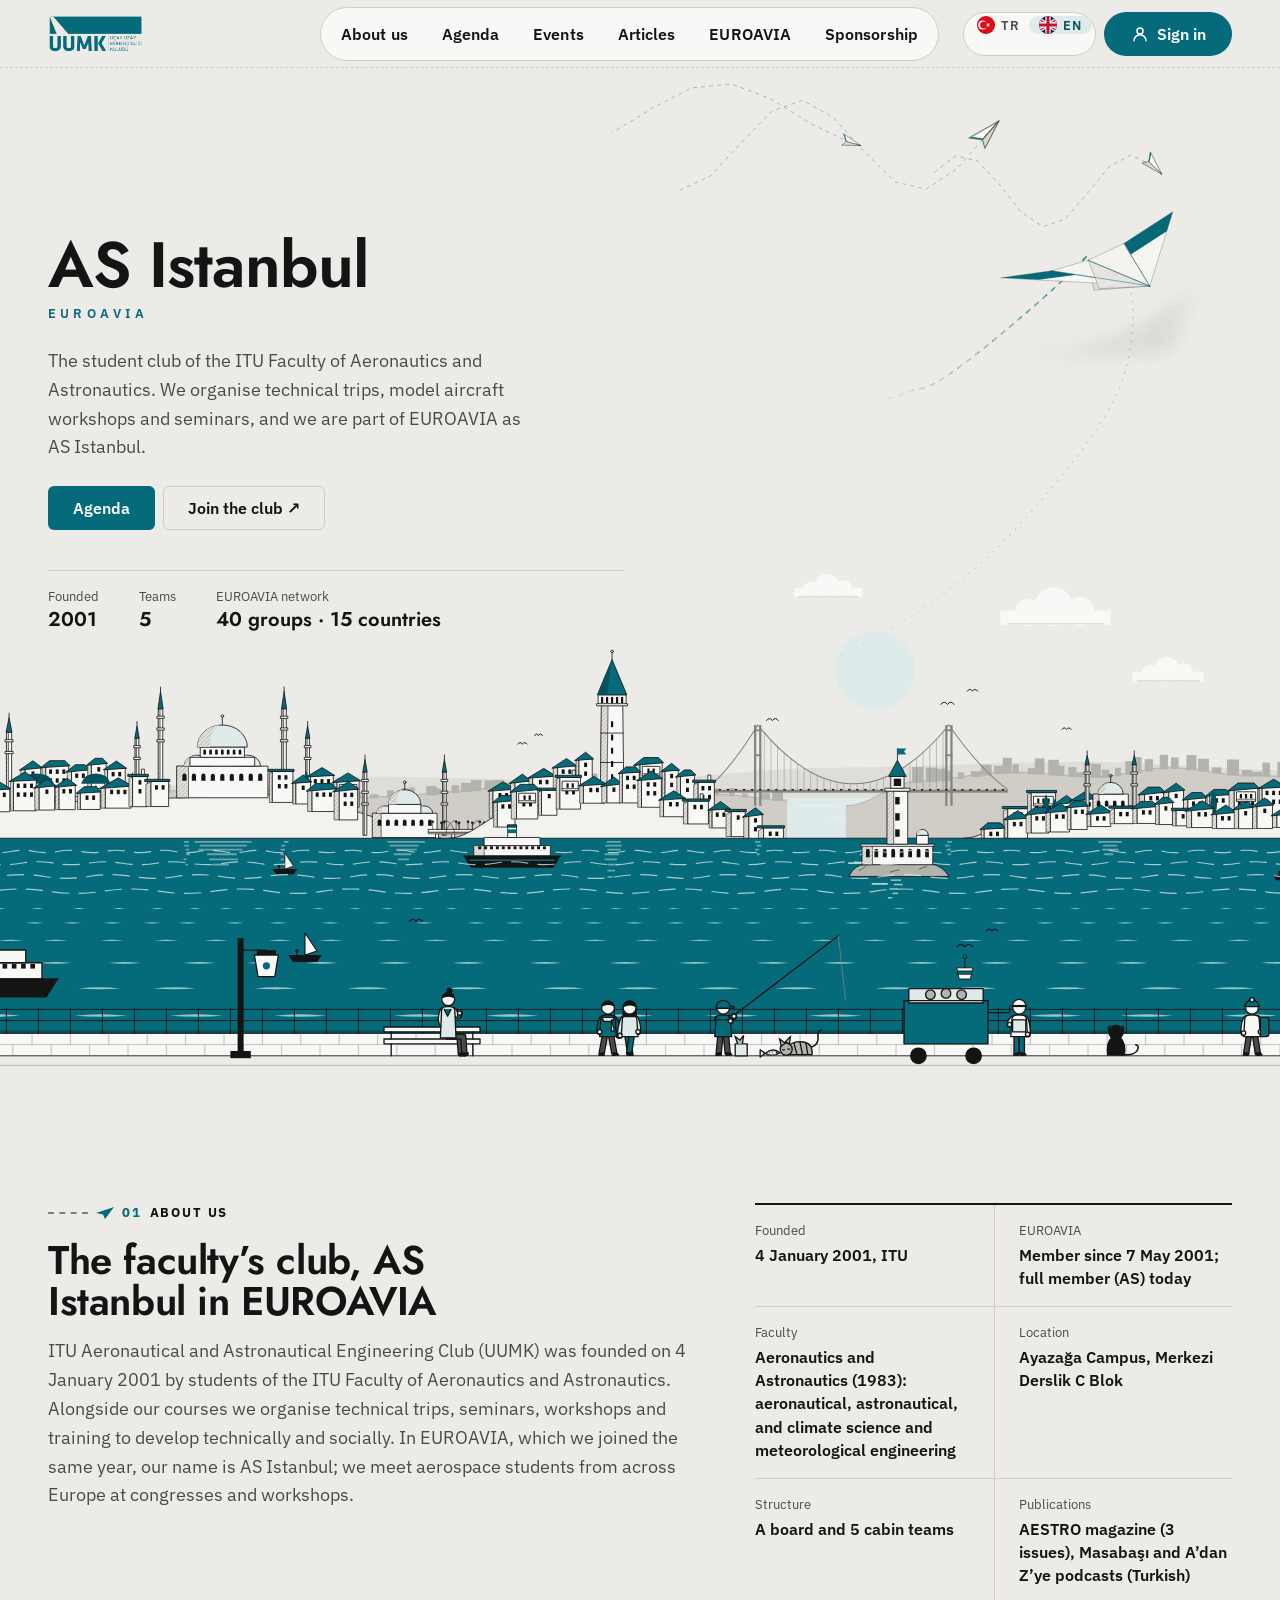
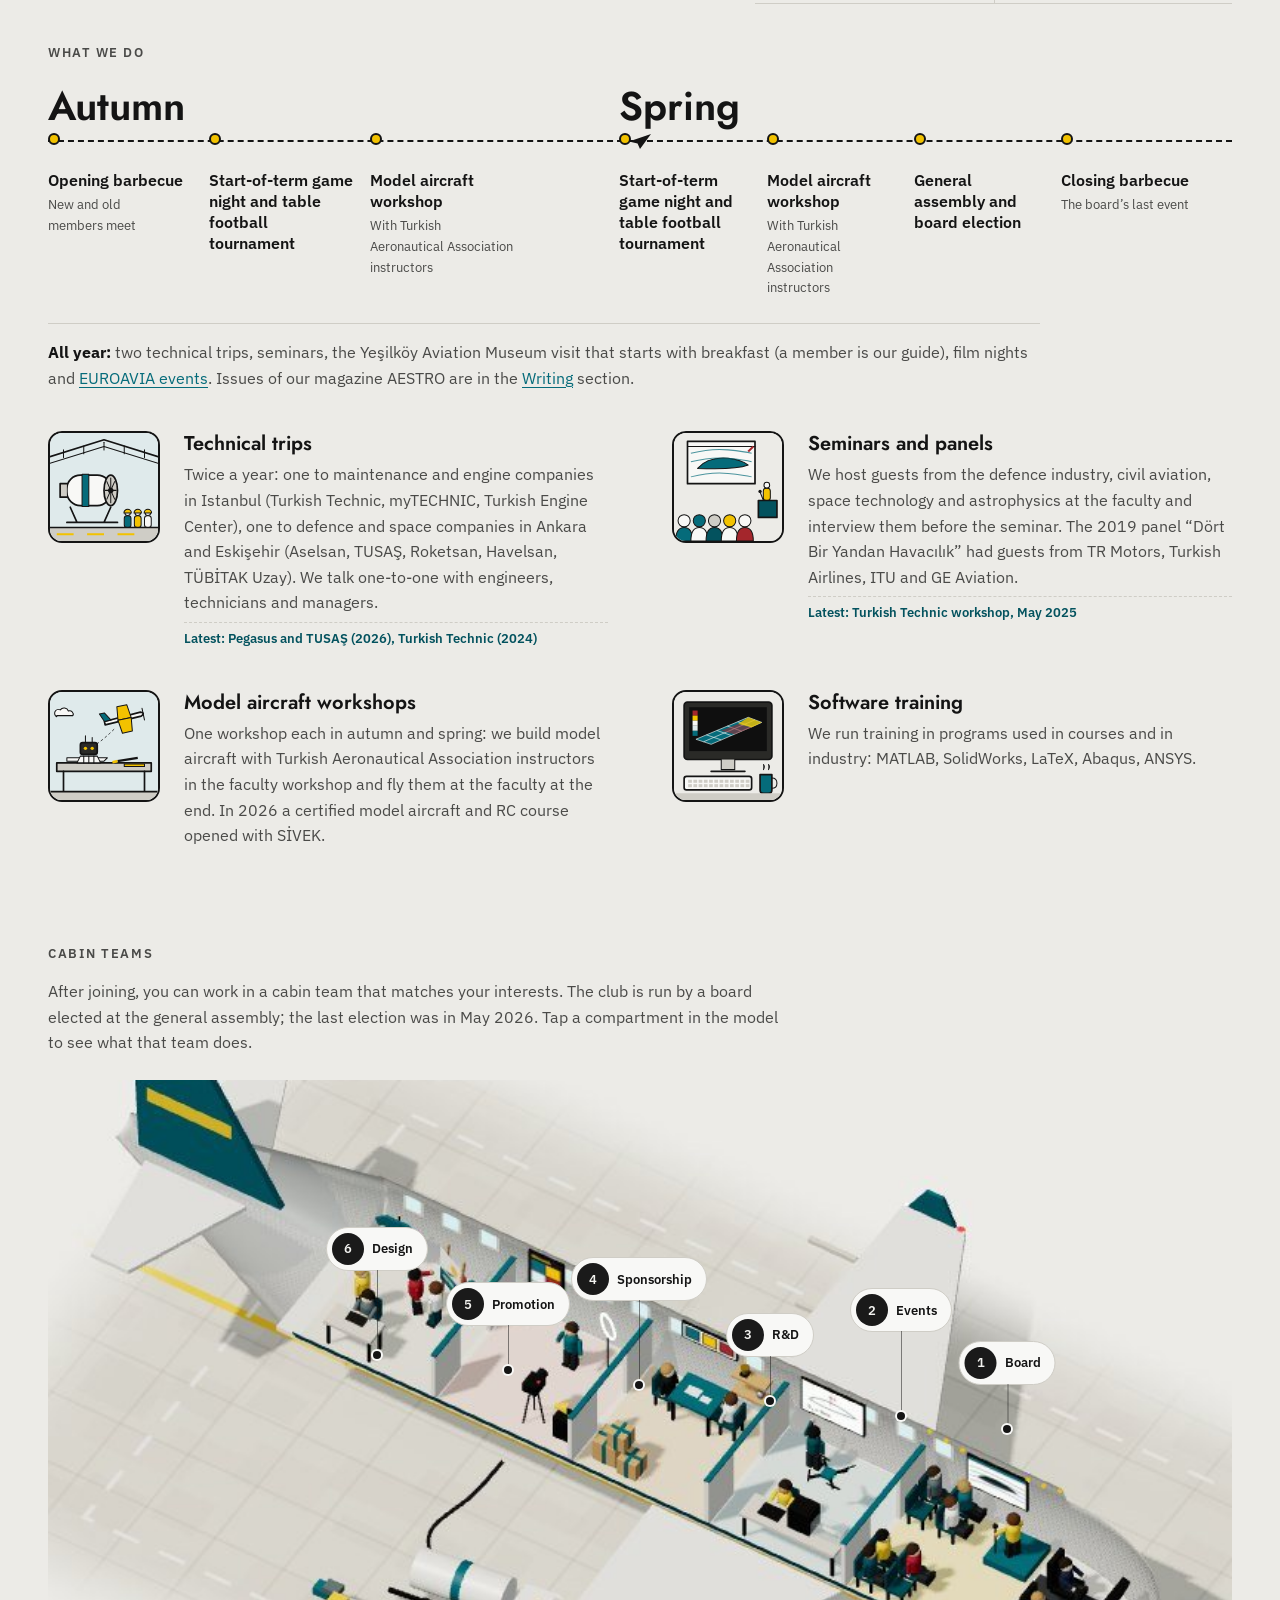
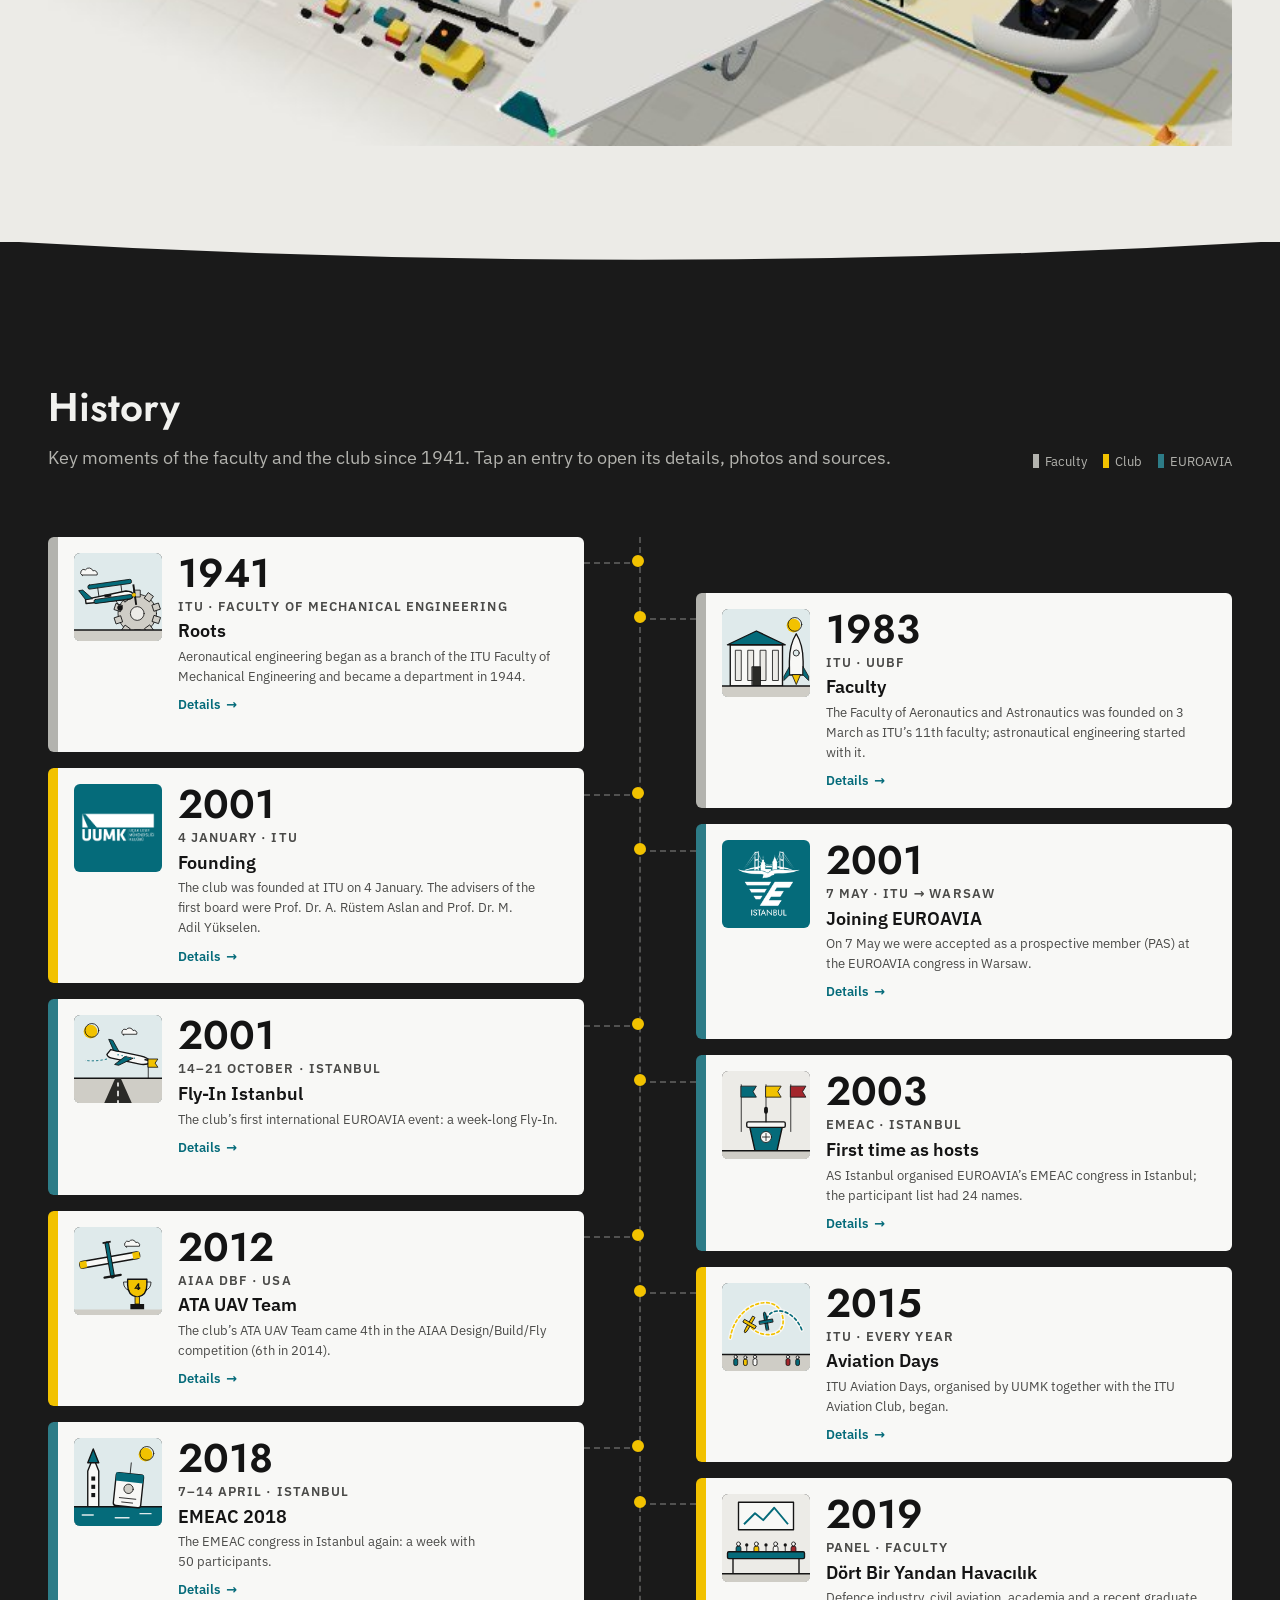
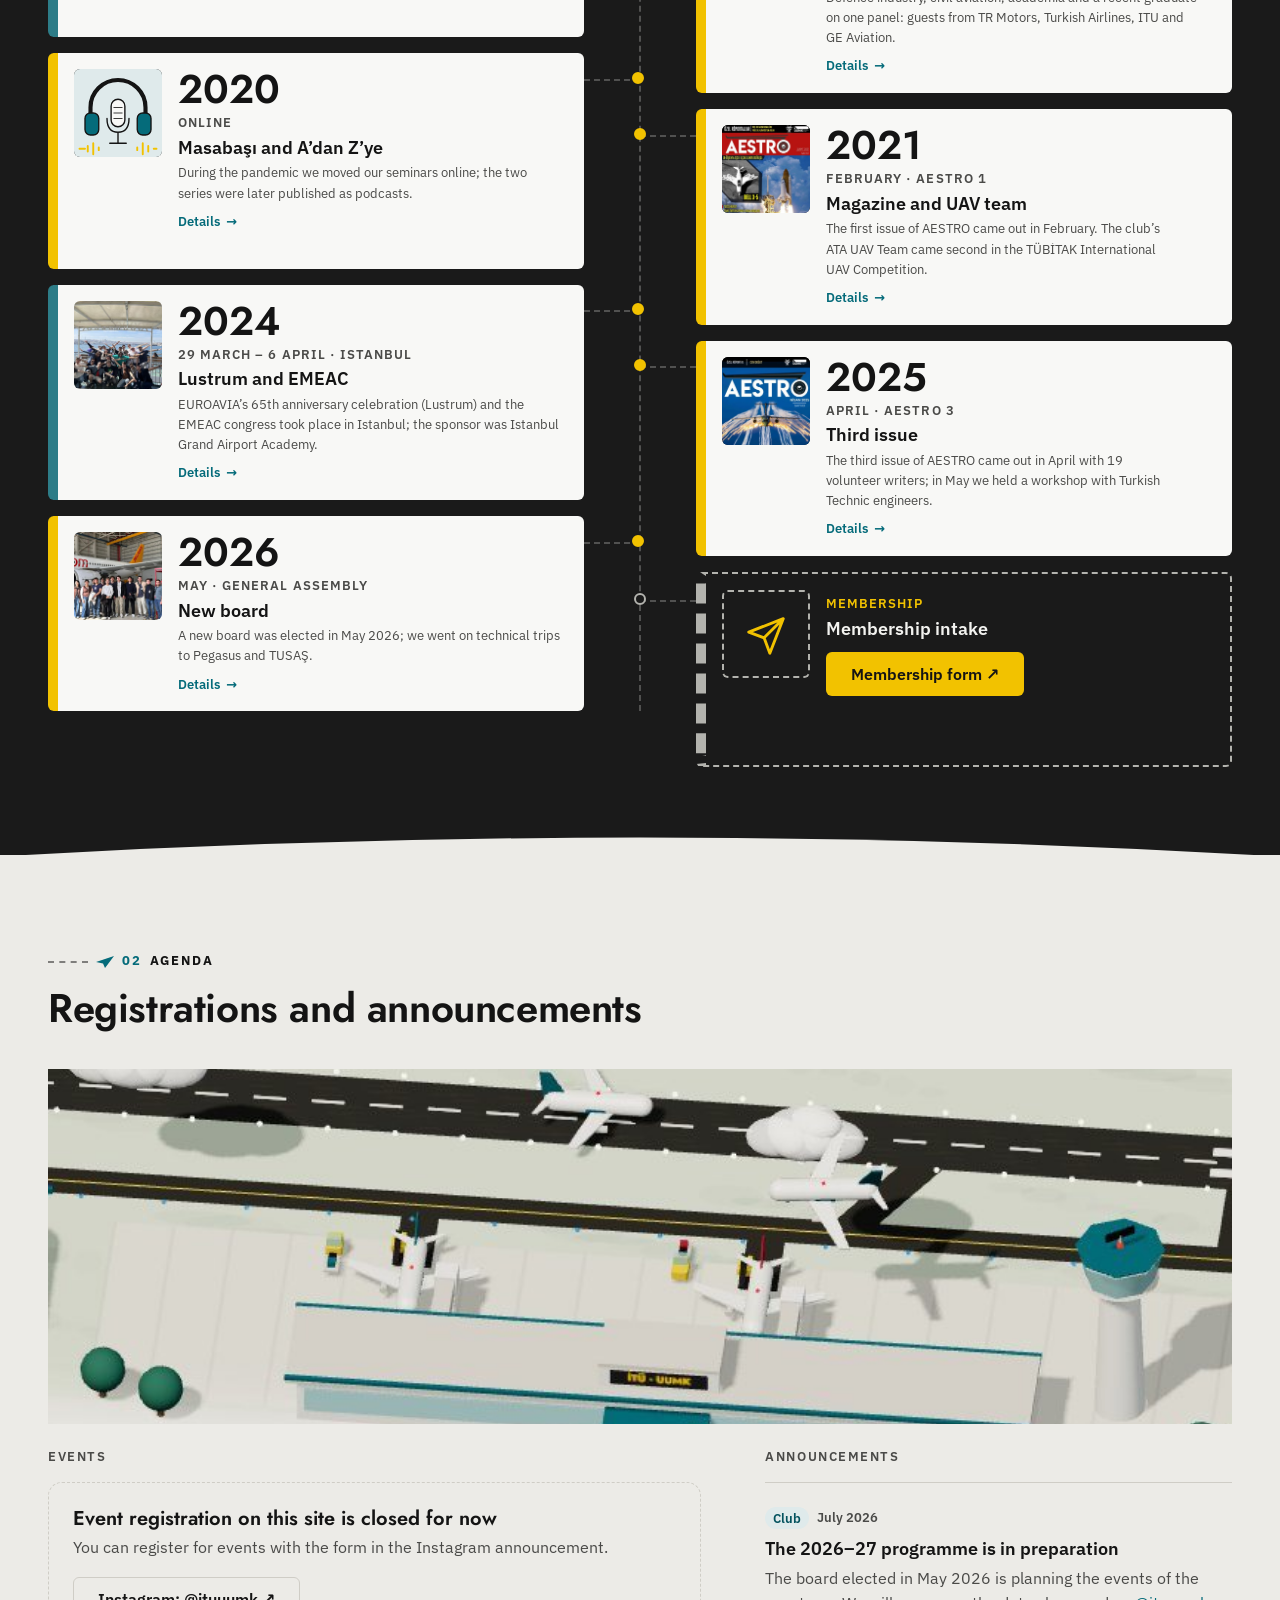
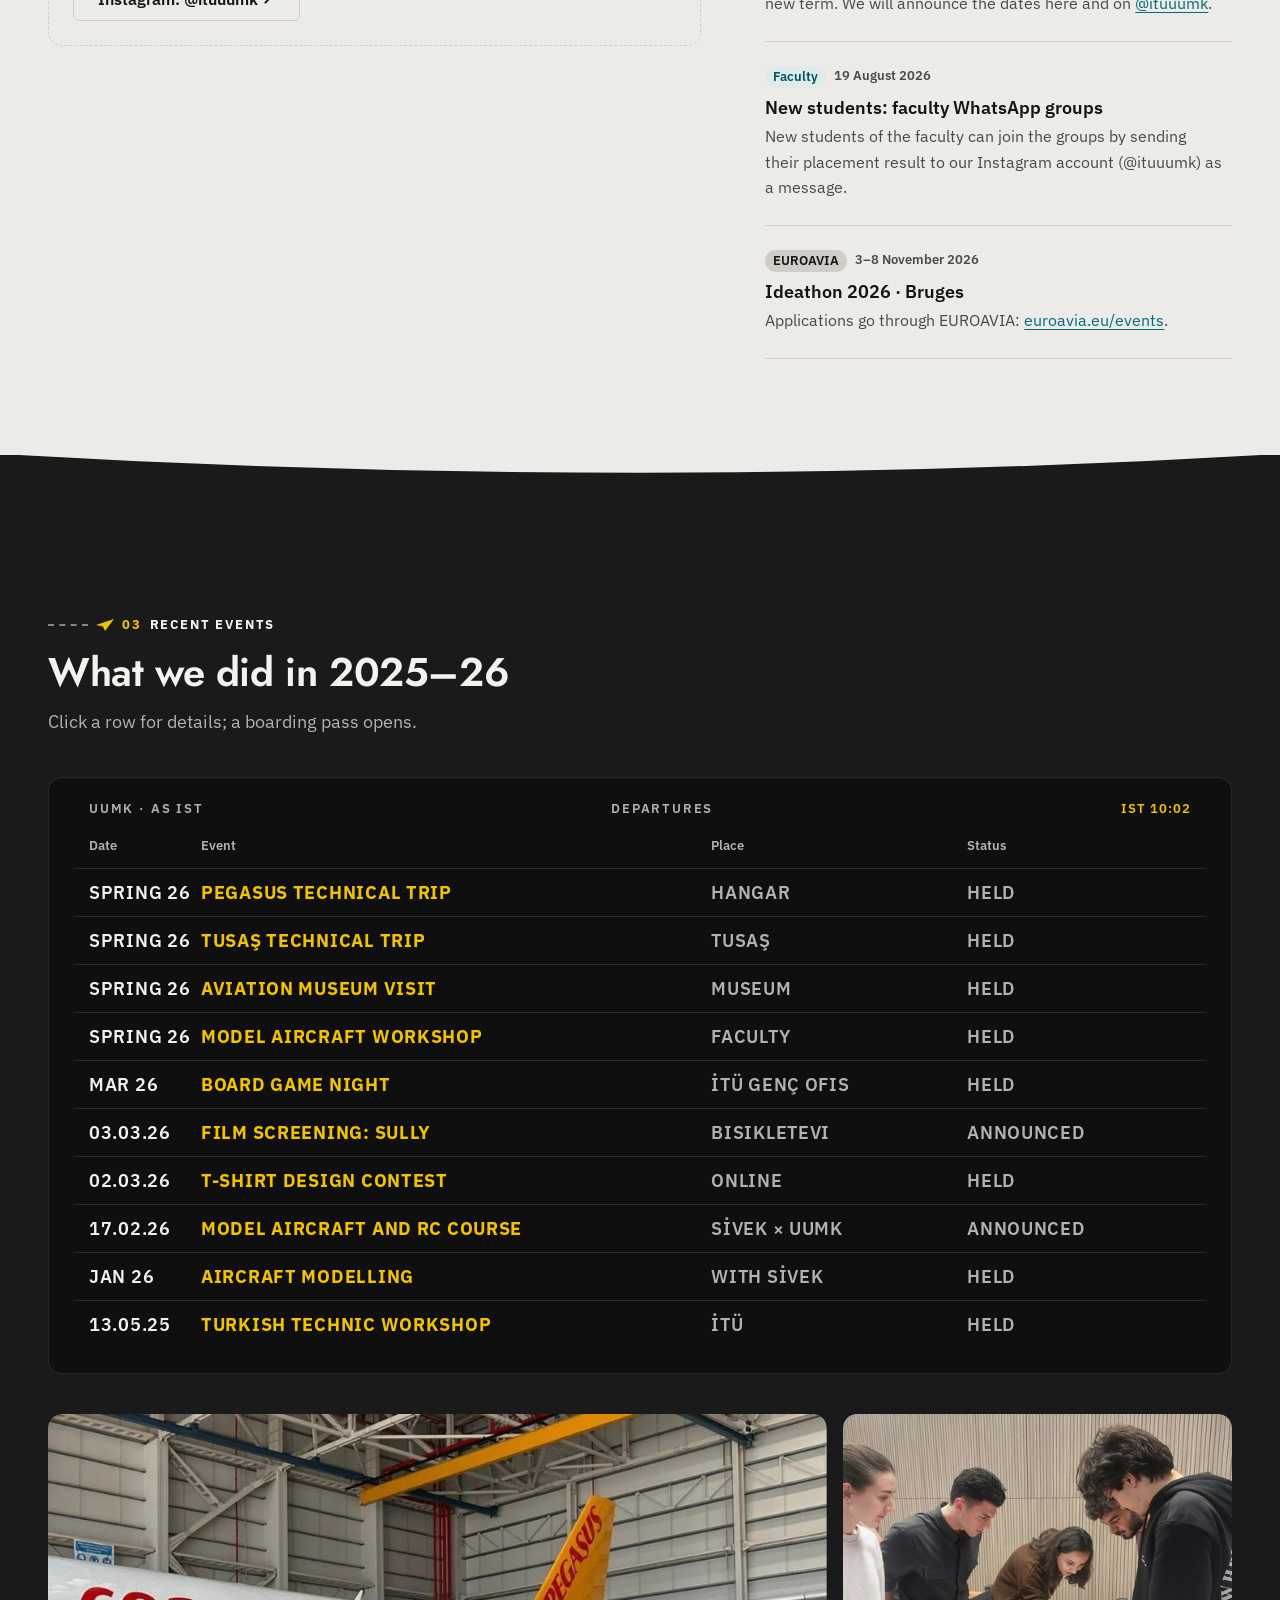
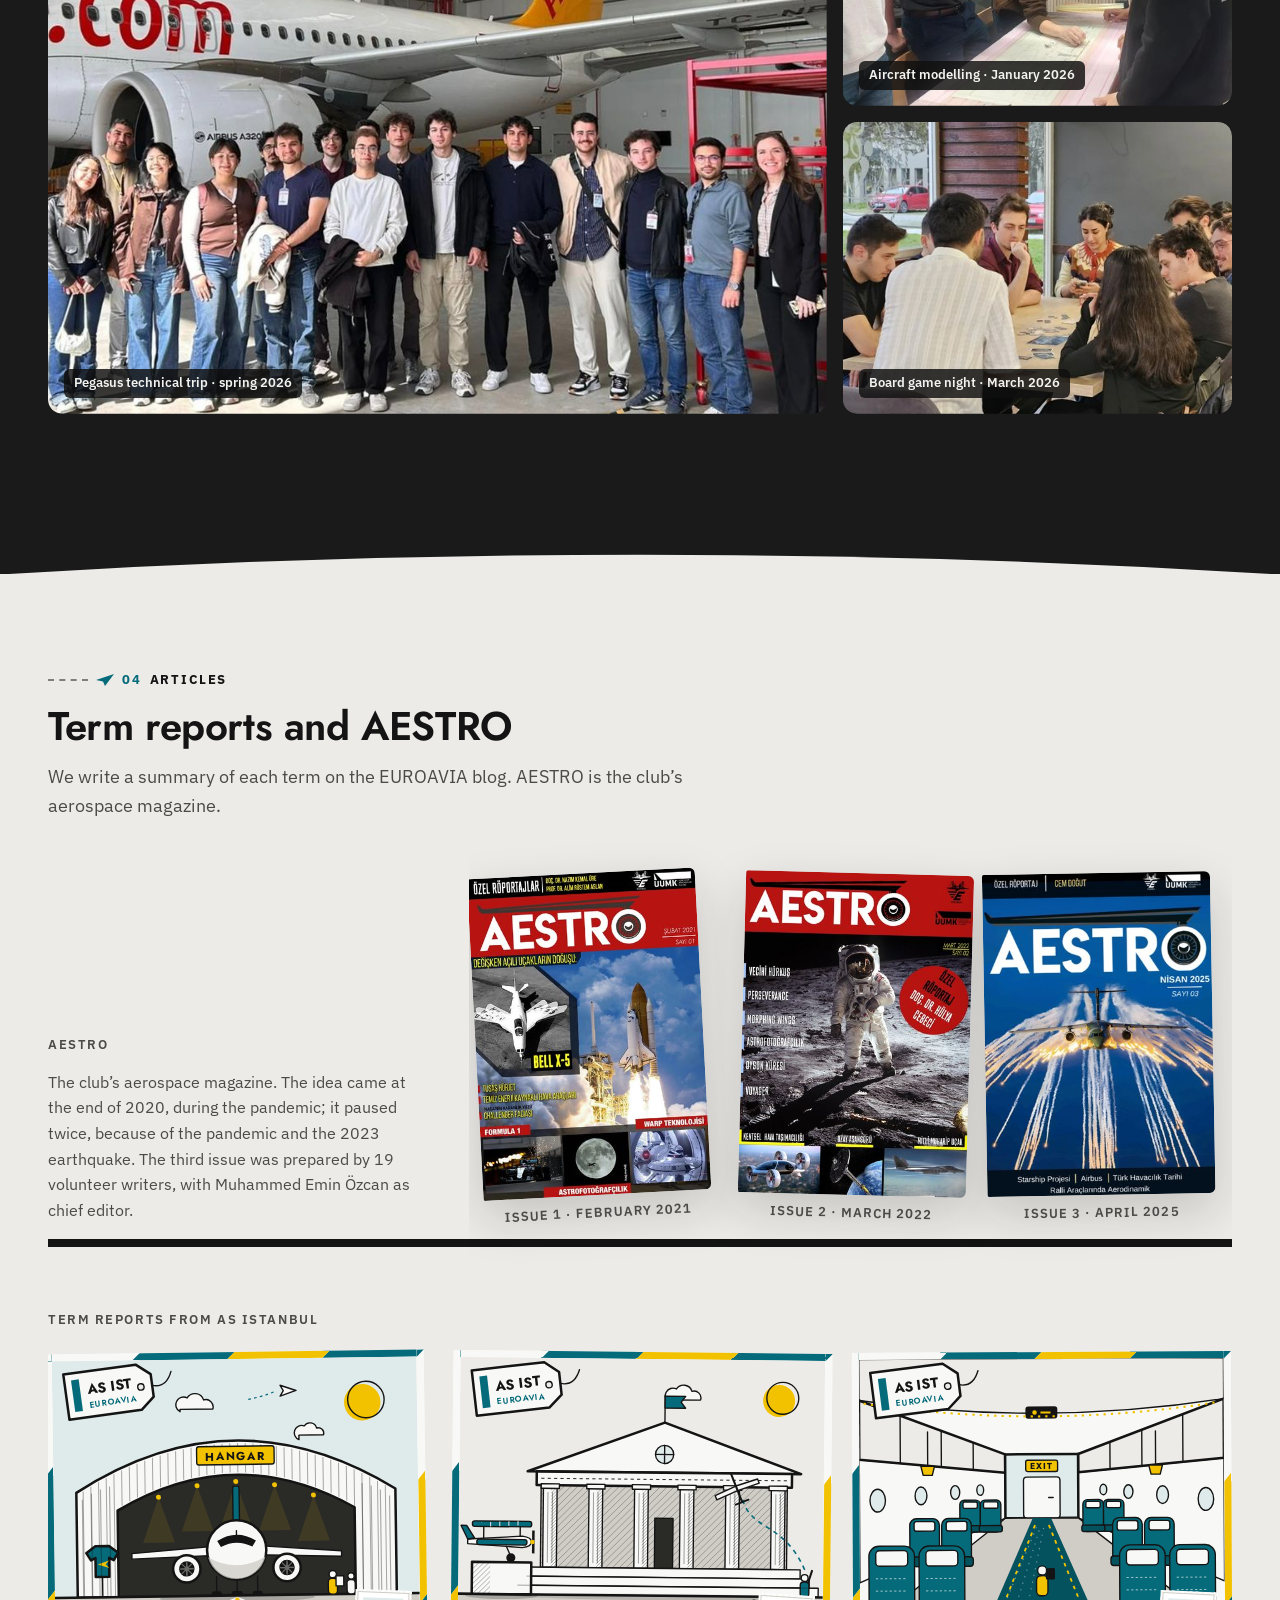
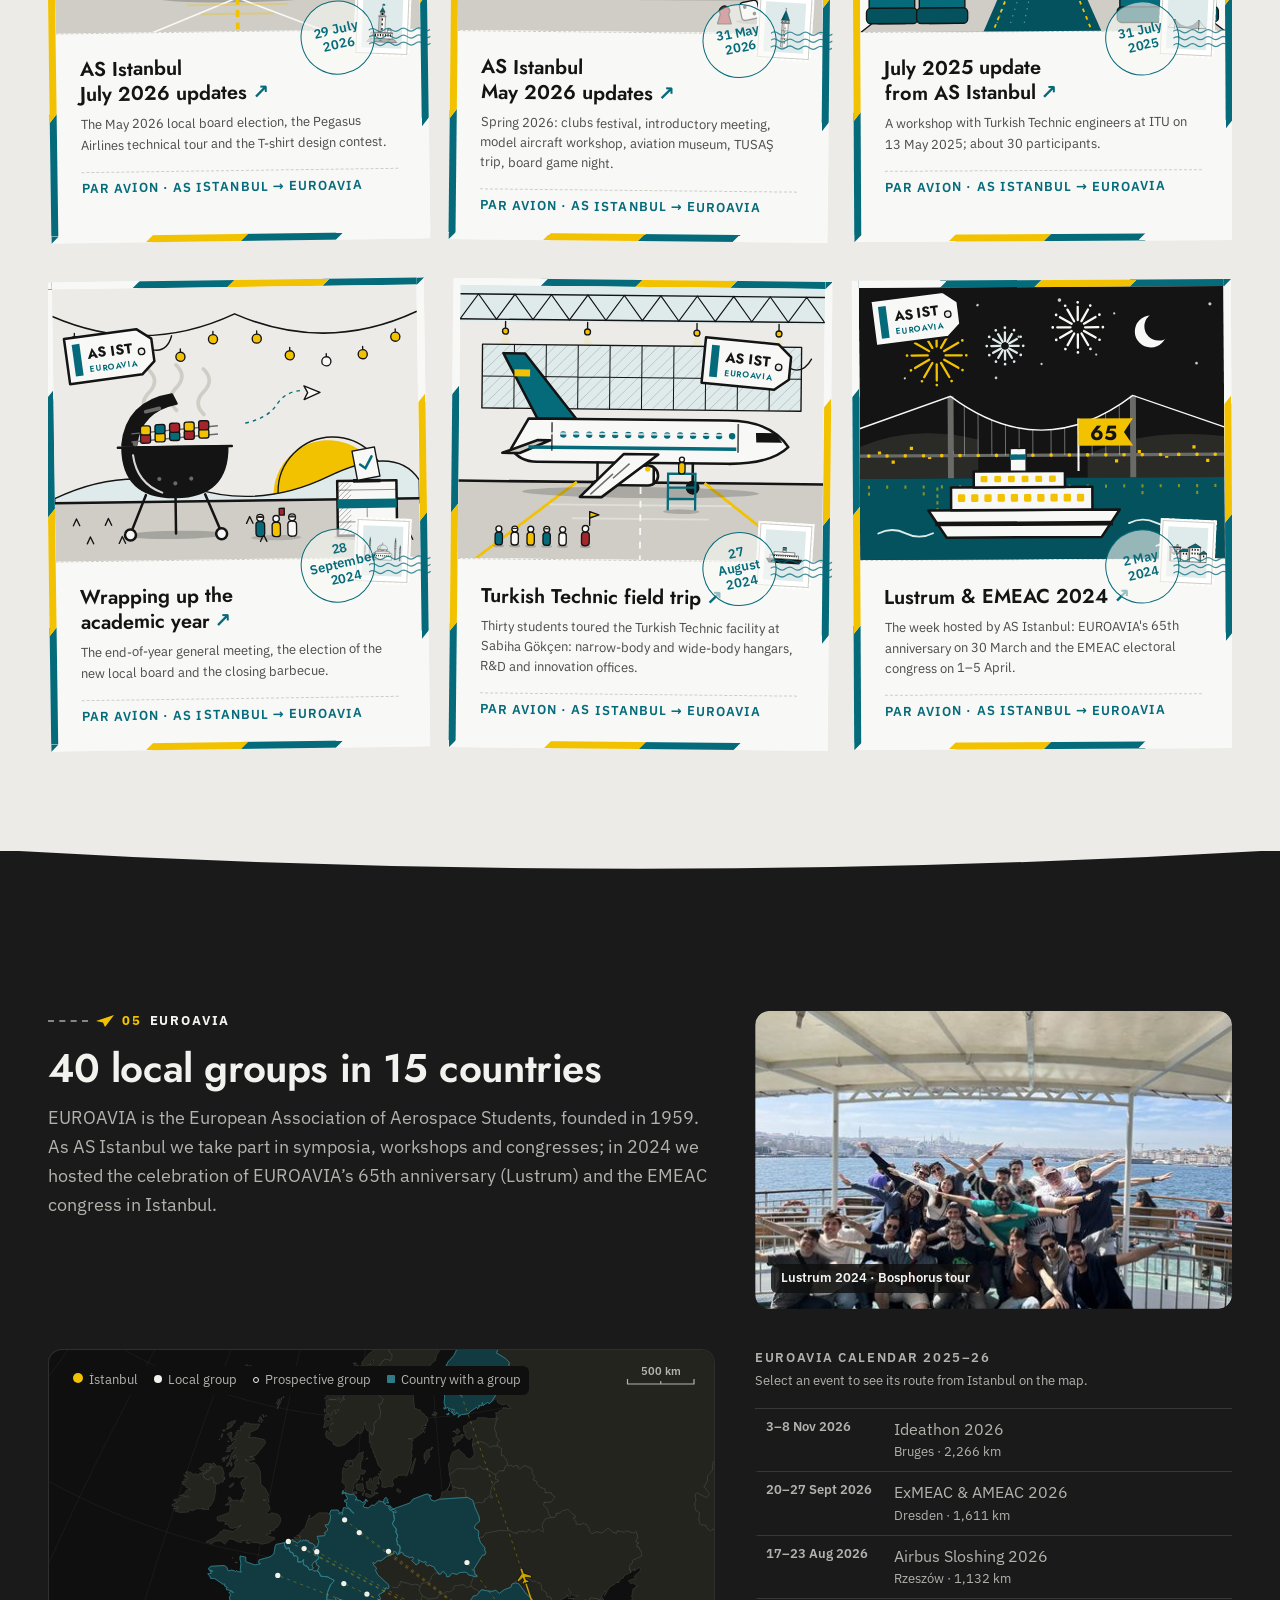
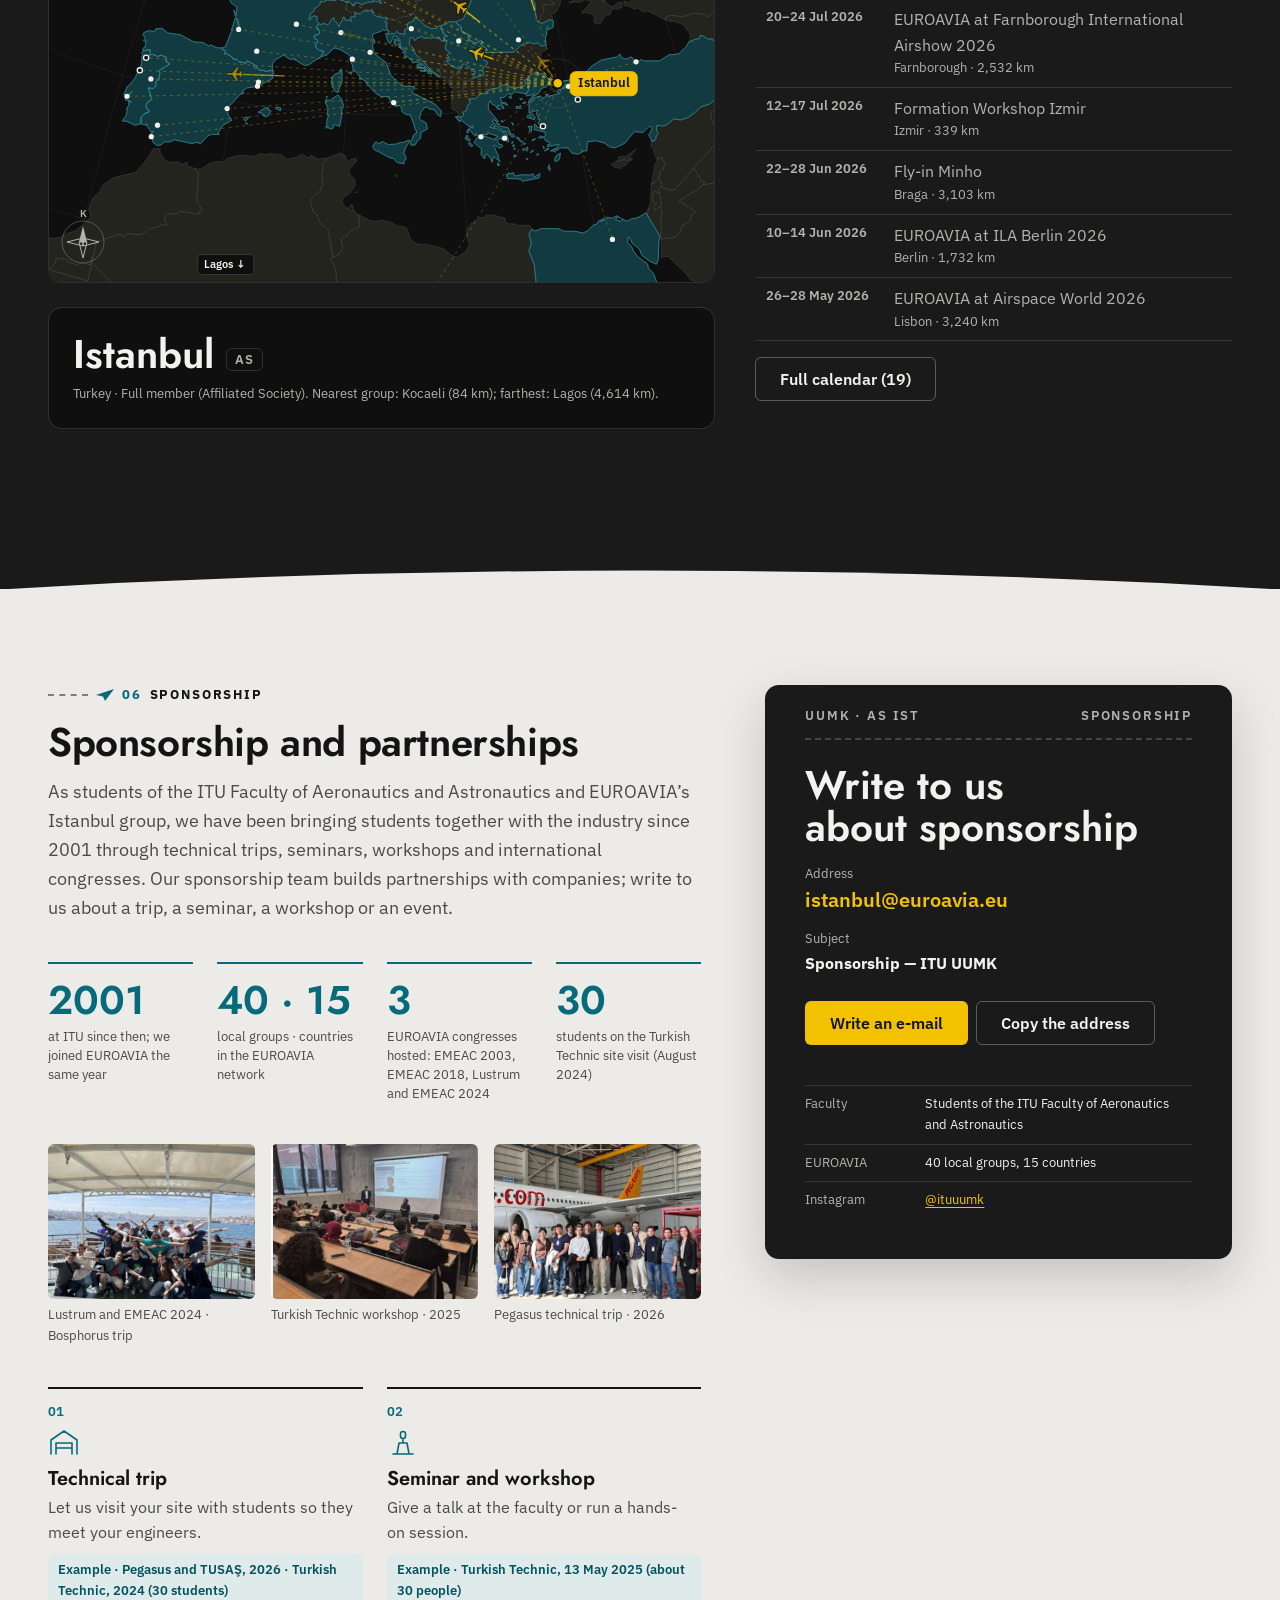
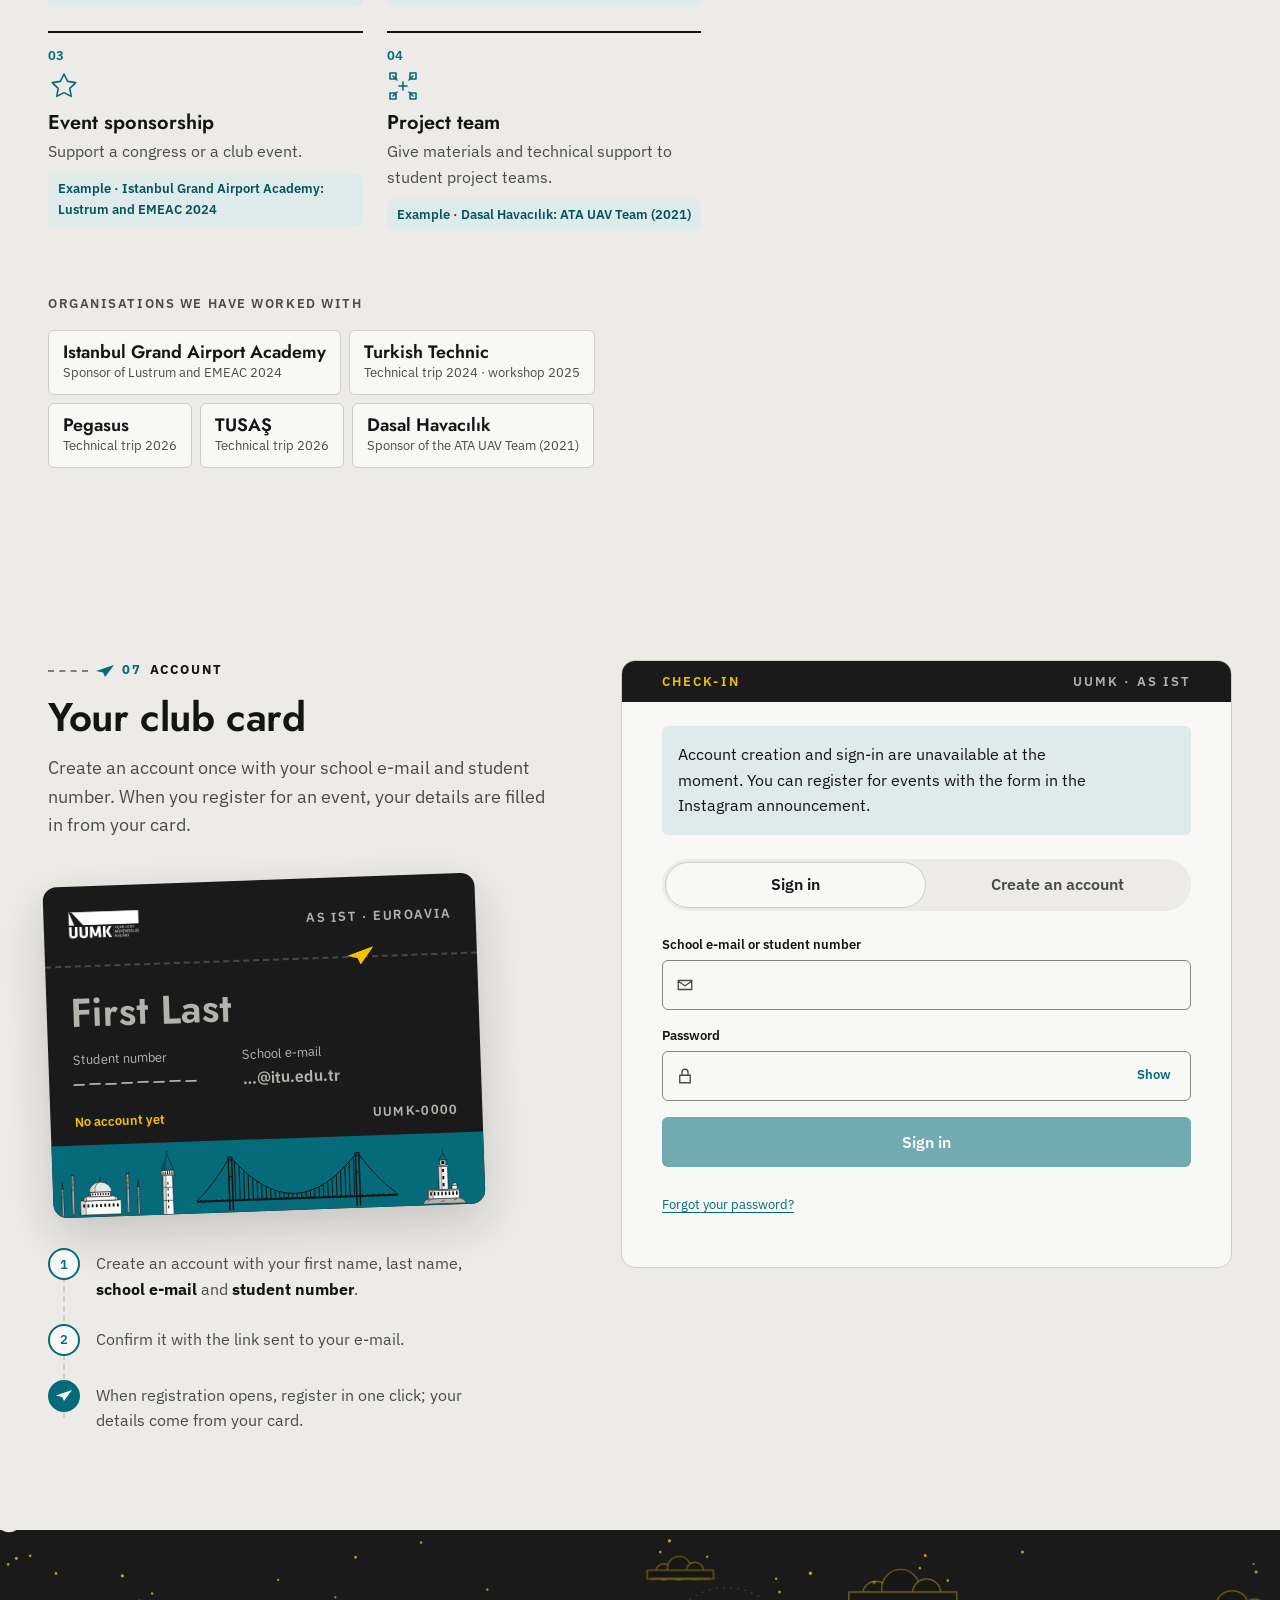
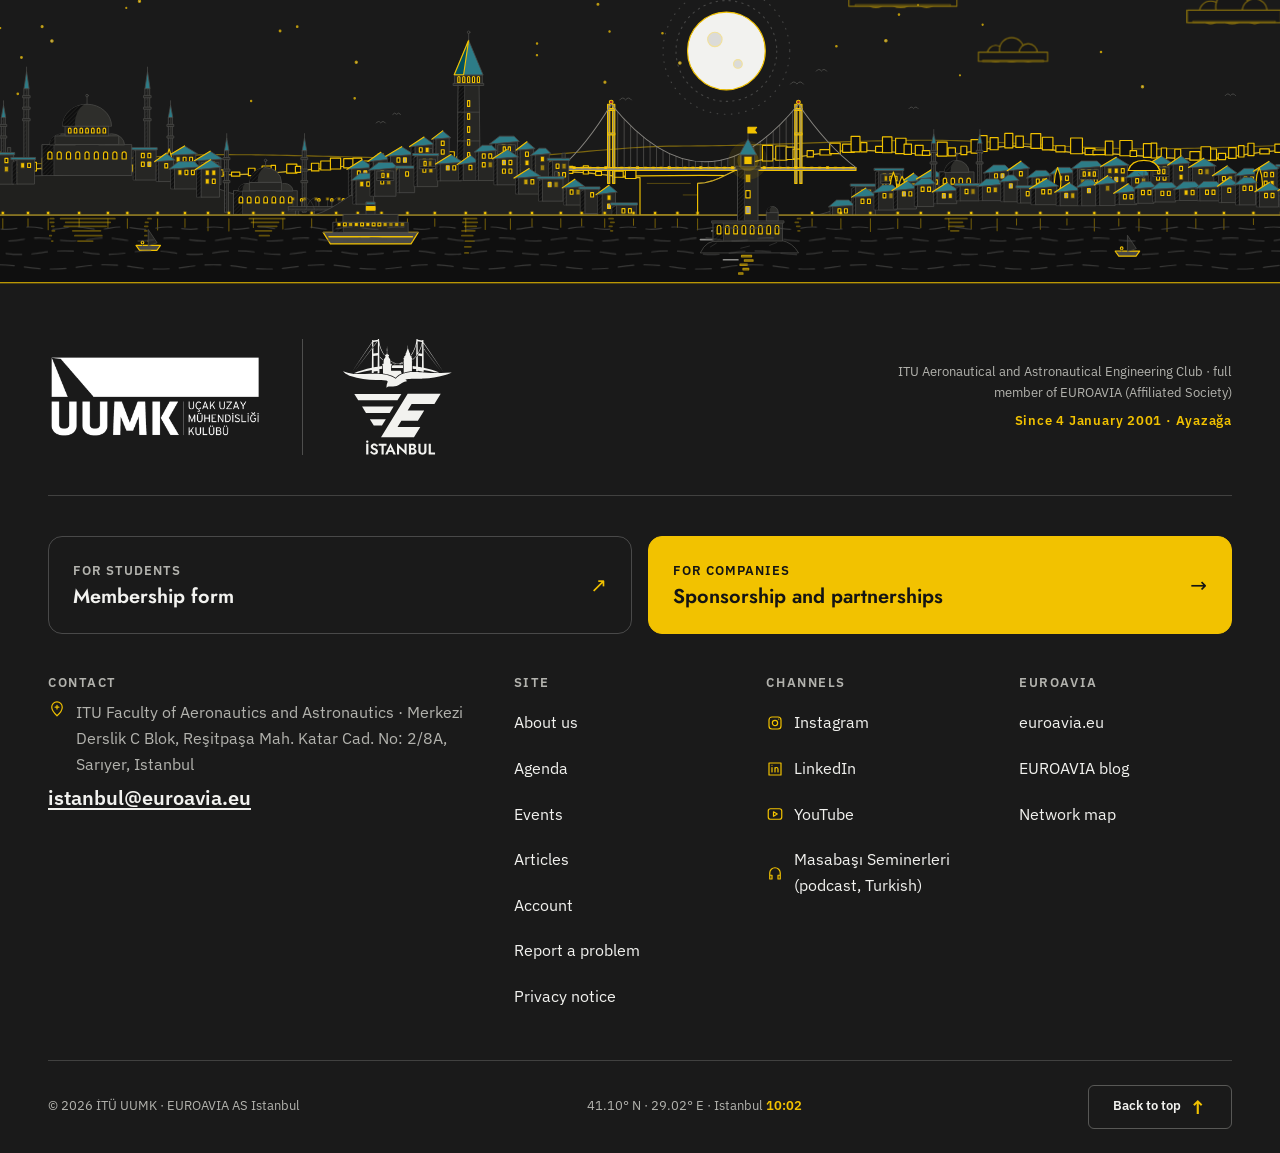
==== commit 692e29aa: "UUMK v10–v11: canlı kabin maketi ve gündem meydanı, kıyı figürleri, Ne yapıyoruz, EUROAVIA düzeltmel" ====
--- a/index.html
+++ b/index.html
@@ -97,47 +97,60 @@
       </dl>
     </header>
 
-    <h3 class="ara-baslik" data-i18n="neYapiyoruz">Ne yapıyoruz</h3>
-    <ul class="faaliyetler">
-      <li class="faaliyet"><svg class="faaliyet__ikon" viewBox="0 0 24 24" aria-hidden="true" focusable="false"><path d="M3 20V10l9-6 9 6v10M7 20v-6h10v6M2 20h20"/></svg><h4 data-i18n="fa1">Teknik geziler</h4><p data-i18n="fa1p">Yılda iki kez: biri İstanbul'daki bakım ve motor şirketlerine (Turkish Technic, myTECHNIC, Turkish Engine Center), biri Ankara ve Eskişehir'deki savunma ve uzay şirketlerine (Aselsan, TUSAŞ, Roketsan, Havelsan, TÜBİTAK Uzay). Mühendis, teknisyen ve yöneticilerle birebir konuşuruz.</p><p class="faaliyet__son" data-i18n="fa1s">Son: Pegasus ve TUSAŞ (2026), Turkish Technic (2024)</p></li>
-      <li class="faaliyet"><svg class="faaliyet__ikon" viewBox="0 0 24 24" aria-hidden="true" focusable="false"><path d="M4 4h16v11H4zM12 15v5M8 20h8M8 8h8M8 11h5"/></svg><h4 data-i18n="fa2">Seminer ve paneller</h4><p data-i18n="fa2p">Savunma sanayi, sivil havacılık, uzay teknolojileri ve astrofizikten konukları fakültede ağırlar, seminerden önce röportaj yaparız. 2019'daki Dört Bir Yandan Havacılık Paneli'nin konukları TR Motors, THY, İTÜ ve GE Aviation'dandı.</p><p class="faaliyet__son" data-i18n="fa2s">Son: Turkish Technic atölyesi, Mayıs 2025</p></li>
-      <li class="faaliyet"><svg class="faaliyet__ikon" viewBox="0 0 24 24" aria-hidden="true" focusable="false"><path d="M4 15v-3a8 8 0 0 1 16 0v3M4 15h3v5H4zM17 15h3v5h-3z"/></svg><h4 data-i18n="fa3">Masabaşı ve A'dan Z'ye</h4><p data-i18n="fa3p">2020–21'de iki çevrim içi seri yaptık; konular uzay hukukundan helikoptere, uçak kazalarından Formula 1 aerodinamiğine. Kayıtlar podcast olarak yayında.</p><p class="faaliyet__bag"><a href="https://open.spotify.com/show/5ATrbmkihyAyKLzuLzJlJe" target="_blank" rel="noopener">Masabaşı ↗</a><a href="https://open.spotify.com/show/0vC5wsQrPKx9uWLUiljCX0" target="_blank" rel="noopener">A'dan Z'ye ↗</a></p></li>
-      <li class="faaliyet"><svg class="faaliyet__ikon" viewBox="0 0 24 24" aria-hidden="true" focusable="false"><path d="M3 11l18-7-7 18-3-8zM11 14l10-10"/></svg><h4 data-i18n="fa4">Model uçak atölyeleri</h4><p data-i18n="fa4p">Güz ve bahar döneminde birer atölye: Türk Hava Kurumu eğitmenleriyle fakülte atölyesinde model uçak yapar, sonunda fakültede uçururuz. 2026'da SİVEK'le sertifikalı bir model uçak ve RC kursu açıldı.</p></li>
-      <li class="faaliyet"><svg class="faaliyet__ikon" viewBox="0 0 24 24" aria-hidden="true" focusable="false"><path d="M4 5h16v11H4zM2 19h20M10 8.5l-2 2 2 2M14 8.5l2 2-2 2"/></svg><h4 data-i18n="fa5">Yazılım eğitimleri</h4><p data-i18n="fa5p">Derslerde ve sektörde kullanılan programların eğitimlerini düzenleriz: MATLAB, SolidWorks, LaTeX, Abaqus, ANSYS.</p></li>
-      <li class="faaliyet"><svg class="faaliyet__ikon" viewBox="0 0 24 24" aria-hidden="true" focusable="false"><path d="M5 3.5h10l4 4V20.5H5zM8 10h8M8 13.5h8M8 17h5"/></svg><h4 data-i18n="fa6">AESTRO dergisi</h4><p data-i18n="fa6p">Havacılık ve uzay dergimiz; üç sayısı çıktı (2021, 2022, 2025). Üçüncü sayıyı 19 gönüllü yazar yaklaşık altı ayda hazırladı.</p><p class="faaliyet__bag"><a href="#yazilar" data-i18n="fa6b">Sayılar</a></p></li>
-      <li class="faaliyet"><svg class="faaliyet__ikon" viewBox="0 0 24 24" aria-hidden="true" focusable="false"><path d="M12 3a9 9 0 1 0 0 18 9 9 0 0 0 0-18M3 12h18M12 3c3.5 3 3.5 15 0 18M12 3c-3.5 3-3.5 15 0 18"/></svg><h4>EUROAVIA</h4><p data-i18n="fa7p">AS Istanbul olarak sempozyum, çalıştay ve kongrelere katılırız. EMEAC kongresini 2003'te, EUROAVIA'nın 65. yıl kutlamasını (Lustrum) ve EMEAC'ı 2024'te İstanbul'da ağırladık.</p><p class="faaliyet__bag"><a href="#ag" data-i18n="fa7b">Ağ ve takvim</a></p></li>
-      <li class="faaliyet"><svg class="faaliyet__ikon" viewBox="0 0 24 24" aria-hidden="true" focusable="false"><path d="M4 11h16l-2 6H6zM8 17l-2 4M16 17l2 4M9 8c0-2 2-2 2-4M13.5 8c0-2 2-2 2-4"/></svg><h4 data-i18n="fa8">Kulüp hayatı</h4><p data-i18n="fa8p">Açılış mangalında yeni ve eski üyeler tanışır; kapanış mangalı yönetim kurulunun son etkinliğidir. Yeşilköy Havacılık Müzesi gezisi kahvaltıyla başlar, rehberimiz bir üyedir. Film geceleri, dönem başında oyun gecesi ve langırt turnuvası.</p></li>
-    </ul>
+    <div class="isler">
+      <h3 class="ara-baslik" data-i18n="neYapiyoruz">Ne yapıyoruz</h3>
+      <div class="donem">
+        <div class="donem__yarim"><h4 data-i18n="guz">Güz</h4><ol>
+          <li><b data-i18n="y1">Açılış mangalı</b><span data-i18n="y1n">Yeni ve eski üyeler tanışır</span></li>
+          <li><b data-i18n="y2">Dönem başı oyun gecesi ve langırt turnuvası</b></li>
+          <li><b data-i18n="y3">Model uçak atölyesi</b><span data-i18n="y3n">Türk Hava Kurumu eğitmenleriyle</span></li>
+        </ol></div>
+        <div class="donem__yarim"><h4 data-i18n="bahar">Bahar</h4><ol>
+          <li><b data-i18n="y2">Dönem başı oyun gecesi ve langırt turnuvası</b></li>
+          <li><b data-i18n="y3">Model uçak atölyesi</b><span data-i18n="y3n">Türk Hava Kurumu eğitmenleriyle</span></li>
+          <li><b data-i18n="y4">Genel kurul ve yönetim seçimi</b></li>
+          <li><b data-i18n="y5">Kapanış mangalı</b><span data-i18n="y5n">Yönetim kurulunun son etkinliği</span></li>
+        </ol></div>
+      </div>
+      <p class="donem__boyunca" data-i18n-html="yilBoyunca"><b>Yıl boyunca:</b> iki teknik gezi, seminerler, kahvaltıyla başlayan Yeşilköy Havacılık Müzesi gezisi (rehberimiz bir üye), film geceleri ve <a href="#ag">EUROAVIA etkinlikleri</a>. Dergimiz AESTRO'nun sayıları <a href="#yazilar">Yazılar</a> bölümünde.</p>
+      <ul class="isler__liste">
+        <li class="is"><svg class="is__resim" viewBox="0 0 64 64" aria-hidden="true" focusable="false"><use href="gorseller/semboller.svg#is-gezi"/></svg><div><h4 data-i18n="fa1">Teknik geziler</h4><p data-i18n="fa1p">Yılda iki kez: biri İstanbul'daki bakım ve motor şirketlerine (Turkish Technic, myTECHNIC, Turkish Engine Center), biri Ankara ve Eskişehir'deki savunma ve uzay şirketlerine (Aselsan, TUSAŞ, Roketsan, Havelsan, TÜBİTAK Uzay). Mühendis, teknisyen ve yöneticilerle birebir konuşuruz.</p><p class="is__son" data-i18n="fa1s">Son: Pegasus ve TUSAŞ (2026), Turkish Technic (2024)</p></div></li>
+        <li class="is"><svg class="is__resim" viewBox="0 0 64 64" aria-hidden="true" focusable="false"><use href="gorseller/semboller.svg#is-seminer"/></svg><div><h4 data-i18n="fa2">Seminer ve paneller</h4><p data-i18n="fa2p">Savunma sanayi, sivil havacılık, uzay teknolojileri ve astrofizikten konukları fakültede ağırlar, seminerden önce röportaj yaparız. 2019'daki Dört Bir Yandan Havacılık Paneli'nin konukları TR Motors, THY, İTÜ ve GE Aviation'dandı.</p><p class="is__son" data-i18n="fa2s">Son: Turkish Technic atölyesi, Mayıs 2025</p></div></li>
+        <li class="is"><svg class="is__resim" viewBox="0 0 64 64" aria-hidden="true" focusable="false"><use href="gorseller/semboller.svg#is-atolye"/></svg><div><h4 data-i18n="fa4">Model uçak atölyeleri</h4><p data-i18n="fa4p">Güz ve bahar döneminde birer atölye: Türk Hava Kurumu eğitmenleriyle fakülte atölyesinde model uçak yapar, sonunda fakültede uçururuz. 2026'da SİVEK'le sertifikalı bir model uçak ve RC kursu açıldı.</p></div></li>
+        <li class="is"><svg class="is__resim" viewBox="0 0 64 64" aria-hidden="true" focusable="false"><use href="gorseller/semboller.svg#is-yazilim"/></svg><div><h4 data-i18n="fa5">Yazılım eğitimleri</h4><p data-i18n="fa5p">Derslerde ve sektörde kullanılan programların eğitimlerini düzenleriz: MATLAB, SolidWorks, LaTeX, Abaqus, ANSYS.</p></div></li>
+      </ul>
+    </div>
 
     <div class="kabin-kap">
       <div class="kabin-kap__bas">
         <h3 class="ara-baslik" data-i18n="kabinBaslik">Kabin ekipleri</h3>
-        <p data-i18n="kabinGiris">Üye olduktan sonra ilgine göre istediğin kabin ekibinde görev alabilirsin. Kulübü genel kurulda seçilen yönetim kurulu yürütür; son seçim Mayıs 2026'da yapıldı.</p>
+        <p data-i18n="kabinGiris">Üye olduktan sonra ilgine göre bir kabin ekibinde görev alabilirsin. Kulübü genel kurulda seçilen yönetim kurulu yürütür; son seçim Mayıs 2026'da yapıldı. Maketteki bir bölmeye basınca o ekibin işi açılır.</p>
       </div>
       <div class="maket" id="maket">
         <div class="maket__sahne">
-          <img class="maket__poster" src="gorseller/kabin-maket-1200.jpg" srcset="gorseller/kabin-maket-800.jpg 800w, gorseller/kabin-maket-1200.jpg 1200w" sizes="(max-width: 1080px) 100vw, 60vw" width="1200" height="750" alt="" loading="lazy">
-          <canvas class="maket__tuval" id="maket-tuval" aria-hidden="true"></canvas>
-          <ol class="maket__imler" aria-hidden="true"><li>1</li><li>2</li><li>3</li><li>4</li><li>5</li><li>6</li></ol>
+        <picture><source media="(max-width: 760px)" srcset="gorseller/kabin-maket-m-800.jpg" width="800" height="800"><img class="maket__poster" src="gorseller/kabin-maket-1200.jpg" srcset="gorseller/kabin-maket-800.jpg 800w, gorseller/kabin-maket-1200.jpg 1200w, gorseller/kabin-maket-1800.jpg 1800w" sizes="(max-width: 1240px) 100vw, 1184px" width="1200" height="675" alt="" loading="lazy"></picture>
+        <canvas class="maket__tuval" id="maket-tuval" aria-hidden="true"></canvas>
+        <ol class="maket__imler">
+          <li data-konum="81.01 52.40 85.63 67.30"><button class="maket__im" type="button" aria-controls="kabin-0" aria-expanded="false"><span class="maket__no" aria-hidden="true">1</span><span class="maket__ad" data-i18n="kokpit">Yönetim kurulu</span></button></li>
+          <li data-konum="72.07 50.52 76.31 63.02"><button class="maket__im" type="button" aria-controls="kabin-1" aria-expanded="false"><span class="maket__no" aria-hidden="true">2</span><span class="maket__ad" data-i18n="e1">Etkinlik</span></button></li>
+          <li data-konum="60.99 48.21 64.78 57.73"><button class="maket__im" type="button" aria-controls="kabin-2" aria-expanded="false"><span class="maket__no" aria-hidden="true">3</span><span class="maket__ad" data-i18n="e2">Ar-Ge</span></button></li>
+          <li data-konum="49.92 45.90 53.24 52.42"><button class="maket__im" type="button" aria-controls="kabin-3" aria-expanded="false"><span class="maket__no" aria-hidden="true">4</span><span class="maket__ad" data-i18n="e3">Sponsorluk</span></button></li>
+          <li data-konum="38.84 43.59 41.70 47.14"><button class="maket__im" type="button" aria-controls="kabin-4" aria-expanded="false"><span class="maket__no" aria-hidden="true">5</span><span class="maket__ad" data-i18n="e4">Tanıtım</span></button></li>
+          <li data-konum="27.76 41.27 30.16 41.84"><button class="maket__im" type="button" aria-controls="kabin-5" aria-expanded="false"><span class="maket__no" aria-hidden="true">6</span><span class="maket__ad" data-i18n="e5">Tasarım</span></button></li>
+        </ol>
         </div>
-      <ol class="kabin">
-        <li class="kabin__kokpit" data-i="0"><h4 data-i18n="kokpit">Yönetim kurulu</h4><p data-i18n="kokpitP">Kokpit: kulübü yürütür ve dönemin etkinliklerini planlar.</p></li>
-        <li class="kabin__bolme" data-i="1"><h4 data-i18n="e1">Etkinlik</h4><p data-i18n="e1p">Seminer, panel, atölye ve teknik gezileri, açılış mangalı ve film gecesi gibi buluşmaları hazırlar.</p></li>
-        <li class="kabin__bolme" data-i="2"><h4 data-i18n="e2">Ar-Ge</h4><p data-i18n="e2p">Üyelerin teknik gelişimi için imkân hazırlar; kulübün 2024'teki sitesini de bu ekip yapmıştı.</p></li>
-        <li class="kabin__bolme" data-i="3"><h4 data-i18n="e3">Sponsorluk</h4><p data-i18n="e3p">Şirketlerle iş birliği kurar; üyeler bu anlaşmalarla ürün, eğitim ve hizmet alır.</p></li>
-        <li class="kabin__bolme" data-i="4"><h4 data-i18n="e4">Tanıtım</h4><p data-i18n="e4p">Kulübün sosyal medyasını yürütür; kulübün dışa açılan yüzüdür.</p></li>
-        <li class="kabin__bolme" data-i="5"><h4 data-i18n="e5">Tasarım</h4><p data-i18n="e5p">Afişleri, kulübe özel ürünleri ve paylaşım görsellerini tasarlar.</p></li>
-      </ol>
-      </div>
-    </div>
-
-    <div class="yil">
-      <h3 class="ara-baslik" data-i18n="ritim">Bir yılımız</h3>
-      <div class="yil__serit">
-        <div class="yil__donem"><p class="yil__ad" data-i18n="guz">Güz</p><ul><li data-i18n="y1">Açılış mangalı</li><li data-i18n="y2">Dönem başı oyun gecesi ve langırt turnuvası</li><li data-i18n="y3">Model uçak atölyesi</li></ul></div>
-        <div class="yil__donem"><p class="yil__ad" data-i18n="bahar">Bahar</p><ul><li data-i18n="y2">Dönem başı oyun gecesi ve langırt turnuvası</li><li data-i18n="y3">Model uçak atölyesi</li><li data-i18n="y4">Genel kurul ve yönetim seçimi</li><li data-i18n="y5">Kapanış mangalı</li></ul></div>
-      </div>
-      <p class="yil__boyunca" data-i18n-html="yilBoyunca"><b>Yıl boyunca:</b> iki teknik gezi, seminerler, Yeşilköy Havacılık Müzesi gezisi, film geceleri ve EUROAVIA etkinlikleri.</p>
+        <div class="kabin" id="kabin">
+          <ol class="kabin__kartlar">
+          <li class="kabin__kart" id="kabin-0" data-i="0"><p class="kabin__sira" aria-hidden="true">1 / 6</p><h4 data-i18n="kokpit">Yönetim kurulu</h4><p data-i18n="kokpitP">Kokpit: kulübü yürütür ve dönemin etkinliklerini planlar.</p></li>
+          <li class="kabin__kart" id="kabin-1" data-i="1"><p class="kabin__sira" aria-hidden="true">2 / 6</p><h4 data-i18n="e1">Etkinlik</h4><p data-i18n="e1p">Seminer, panel, atölye ve teknik gezileri, açılış mangalı ve film gecesi gibi buluşmaları hazırlar.</p></li>
+          <li class="kabin__kart" id="kabin-2" data-i="2"><p class="kabin__sira" aria-hidden="true">3 / 6</p><h4 data-i18n="e2">Ar-Ge</h4><p data-i18n="e2p">Üyelerin teknik gelişimi için imkân hazırlar; kulübün 2024'teki sitesini de bu ekip yapmıştı.</p></li>
+          <li class="kabin__kart" id="kabin-3" data-i="3"><p class="kabin__sira" aria-hidden="true">4 / 6</p><h4 data-i18n="e3">Sponsorluk</h4><p data-i18n="e3p">Şirketlerle iş birliği kurar; üyeler bu anlaşmalarla ürün, eğitim ve hizmet alır.</p></li>
+          <li class="kabin__kart" id="kabin-4" data-i="4"><p class="kabin__sira" aria-hidden="true">5 / 6</p><h4 data-i18n="e4">Tanıtım</h4><p data-i18n="e4p">Kulübün sosyal medyasını yürütür; kulübün dışa açılan yüzüdür.</p></li>
+          <li class="kabin__kart" id="kabin-5" data-i="5"><p class="kabin__sira" aria-hidden="true">6 / 6</p><h4 data-i18n="e5">Tasarım</h4><p data-i18n="e5p">Afişleri, kulübe özel ürünleri ve paylaşım görsellerini tasarlar.</p></li>
+          </ol>
+          <p class="kabin__gez"><button class="dugme dugme--ikincil" type="button" data-kabin="-1" data-i18n="kabinOnceki">← Önceki</button><button class="dugme dugme--ikincil" type="button" data-kabin="1" data-i18n="kabinSonraki">Sonraki →</button><button class="kabin__kapat" type="button" data-kabin="0" aria-label="Kartı kapat" data-i18n-aria="kabinKapat">×</button></p>
+        </div>
+      </div>
     </div>
   </div>
 
@@ -180,6 +193,7 @@
       <p class="bolum__ust"><span class="bolum__no" aria-hidden="true">02</span><span data-i18n="gundemUst">Gündem</span></p>
       <h2 id="gundem-baslik" data-i18n="gundemBaslik">Kayıtlar ve duyurular</h2>
     </header>
+    <div class="meydan" id="meydan" aria-hidden="true"><picture><source media="(max-width: 760px)" srcset="gorseller/meydan-m-800.jpg" width="800" height="450"><img class="meydan__poster" src="gorseller/meydan-1200.jpg" srcset="gorseller/meydan-800.jpg 800w, gorseller/meydan-1200.jpg 1200w, gorseller/meydan-1800.jpg 1800w" sizes="(max-width: 1240px) 100vw, 1184px" width="1200" height="360" alt="" loading="lazy"></picture><canvas class="meydan__tuval"></canvas></div>
     <div class="gundem">
       <div>
         <h3 class="ara-baslik" data-i18n="etkinlikBaslik">Etkinlikler</h3>
@@ -300,7 +314,7 @@
         <figcaption class="harita__lejant"><span class="lej lej--ana">İstanbul</span><span class="lej lej--grup" data-i18n="lejGrup">Yerel grup</span><span class="lej lej--aday" data-i18n="lejAday">Aday grup</span><span class="lej lej--ulke" data-i18n="lejUlke">Grubu olan ülke</span></figcaption>
       </figure>
       <div class="ag__secim" id="ag-secim" aria-live="polite">
-        <p class="ag__secim-ad">İstanbul · <span>AS</span></p>
+        <p class="ag__secim-ad">İstanbul<span>AS</span></p>
         <p class="ag__secim-alt">En yakın grup Kocaeli (84 km), en uzak Lagos (4.614 km).</p>
         <p class="ag__km" aria-hidden="true" hidden><b id="ag-km">0</b> km</p>
         <button class="dugme dugme--ikincil ag__don" type="button" hidden data-i18n="istanbulaDon">İstanbul'a dön</button>
@@ -663,6 +677,6 @@
       <button class="bilet__kapat ayrinti__isik-kapat" type="button" aria-label="Fotoğrafı kapat" data-i18n-aria="fotoKapat">×</button></figure>
   </article>
 </dialog>
-<template id="bos-sablon"><li class="etkinlik bos"><div class="bos__sahne"><img class="bos__poster" src="gorseller/bekleme-800.jpg" srcset="gorseller/bekleme-800.jpg 800w, gorseller/bekleme-1200.jpg 1200w" sizes="(max-width: 860px) 100vw, 40rem" width="800" height="343" alt="" loading="lazy"><canvas class="bos__tuval" aria-hidden="true"></canvas></div><div><p class="bos__baslik"></p><p class="bos__metin"></p><a class="dugme dugme--ikincil" href="https://www.instagram.com/ituuumk/" target="_blank" rel="noopener"></a></div></li></template>
+<template id="bos-sablon"><li class="etkinlik bos"><div><p class="bos__baslik"></p><p class="bos__metin"></p><a class="dugme dugme--ikincil" href="https://www.instagram.com/ituuumk/" target="_blank" rel="noopener"></a></div></li></template>
 </body>
 </html>
--- a/site.css
+++ b/site.css
@@ -268,11 +268,12 @@
 .etkinlik--bos { display: flex; align-items: center; gap: var(--b-2); color: var(--soluk); background: transparent; border-style: dashed; }
 .bos { display: grid; grid-template-columns: 1fr; align-items: center; gap: var(--b-3); padding: var(--b-3); background: transparent; border-style: dashed; }
 .etkinlik.bos > * { grid-column: auto; grid-row: auto; }
-.bos__sahne { position: relative; aspect-ratio: 21 / 9; }
-.bos__poster, .bos__tuval { position: absolute; inset: 0; width: 100%; height: 100%; }
-.bos__poster { object-fit: contain; transition: opacity var(--sure) ease; }
-.bos[data-cizici='3b'] .bos__poster { opacity: 0; }
 .bos__baslik { font: 600 var(--t-3)/1.2 var(--f-baslik); }
+.meydan { position: relative; aspect-ratio: 10 / 3; margin: var(--b-2) 0 var(--b-3); }
+.meydan__poster, .meydan__tuval { position: absolute; inset: 0; width: 100%; height: 100%; }
+.meydan__poster { object-fit: cover; transition: opacity var(--sure) ease; }
+.meydan[data-cizici='3b'] .meydan__poster { opacity: 0; }
+@media (max-width: 760px) { .meydan { aspect-ratio: 16 / 9; margin-inline: calc(var(--kenar) * -1); } }
 .bos__metin { margin-top: 4px; color: var(--soluk); }
 .bos .dugme { margin-top: var(--b-2); }
 @media (max-width: 560px) { .bos { grid-template-columns: 1fr; } }
@@ -371,7 +372,7 @@
 .lej--ulke::before { background: #2d7c87; border-radius: 1px; }
 .ag__secim { padding: var(--b-3); background: var(--lacivert-koyu); border: 1px solid var(--gece-cizgi); border-radius: var(--r-2); }
 .ag__secim-ad { font: 600 var(--t-4)/1.1 var(--f-baslik); }
-.ag__secim-ad span { color: var(--gece-soluk); font: 500 var(--t-6)/1 var(--f-govde); }
+.ag__secim-ad span { display: inline-block; margin-left: 12px; padding: 4px 8px; vertical-align: 0.3em; border: 1px solid var(--gece-cizgi); border-radius: var(--r-1); color: var(--gece-soluk); font: 600 var(--t-1)/1 var(--f-govde); letter-spacing: 0.06em; }
 .ag__secim-alt { margin-top: var(--b-1); color: var(--gece-soluk); font-size: var(--t-1); line-height: 1.55; }
 .ag__km { margin-top: var(--b-2); font-size: var(--t-1); color: var(--gece-soluk); }
 .bolum--ag .dugme--ikincil { color: var(--gece-yazi); border-color: rgba(242, 242, 239, 0.3); }
@@ -549,49 +550,62 @@
 .kunye > div:nth-child(even) { padding: var(--b-2) 0 var(--b-2) var(--b-3); border-left: 1px solid var(--cizgi); }
 .kunye dt { font-size: var(--t-1); color: var(--soluk); }
 .kunye dd { margin-top: 2px; font-weight: 600; line-height: 1.45; }
-.faaliyetler { display: grid; grid-template-columns: repeat(4, minmax(0, 1fr)); gap: var(--b-2); }
-.faaliyet { display: grid; align-content: start; gap: var(--b-1); padding: var(--b-3); background: var(--yuzey); border: 1px solid var(--cizgi); border-radius: var(--r-2); transition: transform var(--sure) var(--egri), opacity var(--sure) ease; }
-.faaliyet__ikon { width: 28px; height: 28px; margin-bottom: var(--b-1); fill: none; stroke: var(--petrol); stroke-width: 1.6; stroke-linecap: round; stroke-linejoin: round; }
-.faaliyet h4 { font: 600 var(--t-3)/1.25 var(--f-baslik); }
-.faaliyet p { color: var(--soluk); }
-.faaliyet__son { margin-top: var(--b-1); padding-top: var(--b-1); border-top: 1px dashed var(--cizgi); font-size: var(--t-1); font-weight: 600; color: var(--petrol-koyu) !important; }
-.faaliyet__bag { display: flex; flex-wrap: wrap; gap: 0 var(--b-2); }
-.faaliyet__bag a { display: inline-flex; align-items: center; min-height: 44px; font-weight: 600; }
-html.js:not(.az) .bolum:not(.gorundu) .faaliyet { opacity: 0; transform: translateY(16px); }
-html.js:not(.az) .bolum.gorundu .faaliyet:nth-child(n+2) { transition-delay: 50ms; } html.js:not(.az) .bolum.gorundu .faaliyet:nth-child(n+3) { transition-delay: 100ms; }
-html.js:not(.az) .bolum.gorundu .faaliyet:nth-child(n+4) { transition-delay: 150ms; } html.js:not(.az) .bolum.gorundu .faaliyet:nth-child(n+5) { transition-delay: 200ms; }
 
 .kabin-kap { margin-top: var(--b-6); }
 .kabin-kap__bas { max-width: 46rem; }
 .kabin-kap__bas p { color: var(--soluk); }
-
-.maket { margin-top: var(--b-4); display: grid; grid-template-columns: minmax(0, 1.9fr) minmax(15rem, 1fr); gap: var(--b-3); align-items: center; }
-.maket__sahne { position: relative; aspect-ratio: 16 / 10; max-height: 76vh; }
+.maket { position: relative; margin-top: var(--b-3); }
+.maket__sahne { position: relative; aspect-ratio: 16 / 9; overflow: hidden; }
 .maket__poster, .maket__tuval { position: absolute; inset: 0; width: 100%; height: 100%; }
-.maket__poster { object-fit: contain; transition: opacity var(--sure) ease; }
+.maket__poster { object-fit: cover; transition: opacity var(--sure) ease; }
 .maket[data-cizici='3b'] .maket__poster { opacity: 0; }
-.maket__imler { position: absolute; inset: 0; pointer-events: none; }
-.maket:not([data-cizici='3b']) .maket__imler { display: none; }
-.maket__imler li, .kabin > li::before { display: grid; place-items: center; width: 30px; height: 30px; border-radius: 50%; background: var(--lacivert); color: var(--gece-yazi); font: 600 var(--t-1)/1 var(--f-govde); transition: background-color var(--gecis), color var(--gecis); }
-.maket__imler li { position: absolute; left: -15px; top: -15px; box-shadow: 0 0 0 3px var(--yuzey); }
-.maket__imler li[data-secili], .kabin > li[data-secili]::before { background: var(--gece-vurgu); color: var(--murekkep); }
-.kabin { counter-reset: ekip; display: grid; gap: 2px; }
-.kabin > li { counter-increment: ekip; display: grid; grid-template-columns: 30px minmax(0, 1fr); column-gap: var(--b-2); padding: 10px 12px; border-radius: var(--r-1); transition: background-color var(--gecis); }
-.kabin > li::before { content: counter(ekip); grid-row: 1 / span 2; }
-.kabin > li[data-secili] { background: var(--yuzey); }
-.kabin h4 { font: 600 var(--t-6)/1.3 var(--f-govde); }
-.kabin p { margin-top: 2px; font-size: var(--t-1); line-height: 1.45; color: var(--soluk); }
-@media (max-width: 1080px) { .maket { grid-template-columns: 1fr; } .maket__sahne { aspect-ratio: 4 / 3; } }
-
-.yil { margin-top: var(--b-5); }
-.yil__serit { display: grid; grid-template-columns: 1fr 1fr; border: 2px solid var(--murekkep); border-radius: var(--r-2); overflow: hidden; }
-.yil__donem { padding: var(--b-3); }
-.yil__donem + .yil__donem { border-left: 2px dashed var(--murekkep); background: var(--petrol-acik); }
-.yil__ad { font: 600 var(--t-4)/1 var(--f-baslik); }
-.yil__donem ul { margin-top: var(--b-2); display: flex; flex-wrap: wrap; gap: var(--b-1); }
-.yil__donem li { padding: 6px 12px; border-radius: var(--r-3); background: var(--yuzey); border: 1px solid var(--cizgi); font-size: var(--t-1); font-weight: 600; }
-.yil__boyunca { margin-top: var(--b-2); color: var(--soluk); }
-.yil__boyunca b { color: var(--murekkep); }
+.maket__imler > li { position: absolute; left: var(--x); top: var(--y); width: 0; height: 0; }
+.maket[data-cizici='3b'] .maket__imler > li { left: 0; top: 0; }
+.maket__imler > li::after { content: ''; position: absolute; left: -4px; top: -4px; width: 8px; height: 8px; border-radius: 50%; background: var(--murekkep); box-shadow: 0 0 0 2px var(--yuzey); }
+.maket__im { --kol: 44px; position: absolute; left: 0; bottom: var(--kol); transform: translateX(-50%); display: flex; align-items: center; gap: 8px; min-height: 44px; padding: 5px 14px 5px 5px; border: 1px solid var(--cizgi); border-radius: var(--r-3); background: var(--yuzey); color: var(--murekkep); font: 600 var(--t-1)/1 var(--f-govde); white-space: nowrap; cursor: pointer; transition: background-color var(--gecis), border-color var(--gecis), color var(--gecis); }
+.maket__imler > li:nth-child(even) .maket__im { --kol: 84px; }
+.maket__im::after { content: ''; position: absolute; left: 50%; top: 100%; width: 1px; height: var(--kol); background: var(--murekkep); opacity: 0.5; }
+.maket__no { display: grid; place-items: center; width: 32px; height: 32px; border-radius: 50%; background: var(--lacivert); color: var(--gece-yazi); }
+.maket__im:hover, .maket__imler > li[data-uzerinde] .maket__im { border-color: var(--murekkep); }
+.maket__im[aria-expanded='true'] { background: var(--lacivert); border-color: var(--lacivert); color: var(--gece-yazi); }
+.maket__im[aria-expanded='true'] .maket__no { background: var(--gece-vurgu); color: var(--murekkep); }
+.kabin__kartlar { display: grid; gap: var(--b-2); }
+.kabin__sira { font: 600 var(--t-1)/1 var(--f-govde); letter-spacing: 0.08em; color: var(--petrol); }
+.kabin__kart h4 { margin-top: 6px; font: 600 var(--t-3)/1.25 var(--f-baslik); }
+.kabin__kart h4 + p { margin-top: 8px; color: var(--soluk); line-height: 1.55; }
+.kabin__gez { display: flex; gap: var(--b-1); margin-top: var(--b-3); }
+.kabin__kapat { position: absolute; top: 8px; right: 8px; width: 44px; height: 44px; border: 0; border-radius: 50%; background: none; color: var(--soluk); font: 400 1.5rem/1 var(--f-govde); cursor: pointer; }
+.kabin__kapat:hover { background: var(--kagit); color: var(--murekkep); }
+html:not(.js) .kabin { margin-top: var(--b-3); }
+html:not(.js) .kabin__gez, html:not(.js) .maket__imler { display: none; }
+.js .kabin { position: absolute; top: var(--b-2); right: var(--b-2); width: min(23rem, 36%); padding: var(--b-3); padding-right: var(--b-5); border-radius: var(--r-2); background: var(--yuzey); box-shadow: var(--g-1); }
+.js .kabin__kart:not([data-secili]) { display: none; }
+@media (max-width: 760px) {
+  .maket__sahne { margin-inline: calc(var(--kenar) * -1); aspect-ratio: 1; }
+  .maket:not([data-cizici='3b']) .maket__imler > li { left: var(--xm); top: var(--ym); }
+  .maket__im { padding: 5px; } .maket__imler > li:nth-child(even) .maket__im { --kol: 64px; } .maket__im { --kol: 24px; }
+  .maket__ad { position: absolute; width: 1px; height: 1px; overflow: hidden; clip-path: inset(50%); white-space: nowrap; }
+  .js .kabin { position: relative; top: auto; right: auto; width: auto; margin-top: var(--b-2); box-shadow: none; border: 1px solid var(--cizgi); }
+}
+
+.donem { position: relative; display: grid; grid-template-columns: 3fr 4fr; margin-top: var(--b-3); }
+.donem::before { content: ''; position: absolute; left: 0; right: 0; top: 54px; border-top: 2px dashed var(--murekkep); }
+.donem::after { content: ''; position: absolute; left: calc(50% - 13px); top: 42px; width: 26px; height: 26px; background: var(--murekkep); -webkit-mask: var(--ucak) center / 22px no-repeat; mask: var(--ucak) center / 22px no-repeat; }
+.donem__yarim h4 { font: 600 var(--t-4)/1 var(--f-baslik); height: 40px; }
+.donem__yarim + .donem__yarim { padding-left: var(--b-5); }
+.donem__yarim ol { display: grid; grid-auto-flow: column; grid-auto-columns: minmax(0, 1fr); gap: var(--b-2); margin-top: 28px; padding-right: var(--b-4); }
+.donem__yarim li { position: relative; padding-top: var(--b-2); }
+.donem__yarim li::before { content: ''; position: absolute; left: 0; top: -21px; width: 12px; height: 12px; border-radius: 50%; background: var(--gece-vurgu); border: 2px solid var(--murekkep); }
+.donem__yarim b { display: block; font: 600 var(--t-2)/1.3 var(--f-govde); }
+.donem__yarim span { display: block; margin-top: 4px; font-size: var(--t-1); color: var(--soluk); }
+.donem__boyunca { margin-top: var(--b-3); padding-top: var(--b-2); border-top: 1px solid var(--cizgi); color: var(--soluk); max-width: 62rem; }
+.donem__boyunca b { color: var(--murekkep); }
+.isler__liste { display: grid; grid-template-columns: 1fr 1fr; gap: var(--b-4) var(--b-5); margin-top: var(--b-4); }
+.is { display: grid; grid-template-columns: 112px minmax(0, 1fr); gap: var(--b-3); align-items: start; }
+.is__resim { width: 112px; height: 112px; border-radius: var(--r-2); border: 2px solid var(--murekkep); background: var(--yuzey); }
+.is h4 { font: 600 var(--t-3)/1.25 var(--f-baslik); }
+.is p { margin-top: 6px; color: var(--soluk); }
+.is__son { padding-top: 6px; border-top: 1px dashed var(--cizgi); font-size: var(--t-1); font-weight: 600; color: var(--petrol-koyu) !important; }
 
 .tarihce { position: relative; margin-top: var(--b-6); background: var(--lacivert); color: var(--gece-yazi); padding: calc(var(--b-6) + 3rem) 0; }
 .tarihce .ufuk path { fill: var(--kagit); }
@@ -634,7 +648,7 @@
 .tarihce .kap { position: relative; }
 .rota__yil { position: absolute; left: 50%; top: 0; z-index: 3; margin: 0; padding: 5px 10px; border-radius: var(--r-3); background: var(--gece-vurgu); color: var(--murekkep); font: 600 var(--t-1)/1 var(--f-govde); font-variant-numeric: tabular-nums; letter-spacing: 0.04em; transform: translate(16px, -50%); opacity: 0; pointer-events: none; transition: opacity var(--gecis), top 220ms linear; }
 .serit time { font: 600 var(--t-4)/1 var(--f-baslik); font-variant-numeric: lining-nums; }
-.serit__kod { font-size: var(--t-1); font-weight: 600; letter-spacing: 0.08em; text-transform: uppercase; color: var(--soluk); }
+.serit__kod { margin-top: 4px; font-size: var(--t-1); font-weight: 600; letter-spacing: 0.08em; text-transform: uppercase; color: var(--soluk); }
 .serit h4 { margin-top: 2px; font: 600 var(--t-6)/1.3 var(--f-govde); }
 .serit p:not(.serit__kod) { margin-top: 4px; font-size: var(--t-1); line-height: 1.55; color: var(--soluk); }
 .serit::before { content: ''; position: absolute; top: 1.6rem; width: 3.5rem; border-top: 2px dashed rgba(242, 242, 239, 0.25); }
@@ -818,7 +832,6 @@
 .ist--gece .p.y2 { transition-delay: 250ms; } .ist--gece .p.y3 { transition-delay: 500ms; } .ist--gece .p.y4, .ist--gece .fener { transition-delay: 750ms; }
 
 @media (max-width: 1080px) {
-  .faaliyetler { grid-template-columns: 1fr 1fr; }
   .raf { grid-template-columns: 1fr; }
   .seritler { grid-template-columns: 1fr; padding-left: 2.5rem; }
   .seritler::before, .seritler::after { left: 10px; }
@@ -848,14 +861,13 @@
   .giris__sahne .blok--bulutlar { display: none; }
   .dil__secenek { padding: 0 8px; }
   .ust__sag { gap: 6px; }
-  .faaliyetler, .bicimler, .kartpostallar, .kunye, .yil__serit { grid-template-columns: 1fr; }
+  .isler__liste { grid-template-columns: 1fr; }
+  .is { grid-template-columns: 80px minmax(0, 1fr); gap: var(--b-2); } .is__resim { width: 80px; height: 80px; }
   .rakamlar { grid-template-columns: 1fr 1fr; }
   .serit { grid-template-columns: 4.25rem minmax(0, 1fr); padding: var(--b-2) var(--b-2) var(--b-2) 12px; }
   .serit__resim { width: 4.25rem; }
   .serit--sirada svg { width: 36px; height: 36px; }
   .rota__yil { display: none; }
-  .kunye > div:nth-child(even) { padding-left: 0; border-left: 0; }
-  .yil__donem + .yil__donem { border-left: 0; border-top: 2px dashed var(--murekkep); }
   .dergiler { gap: var(--b-1); padding: 0; }
   .kart { transform: none; aspect-ratio: auto; min-height: 15rem; }
   .bilet__rota b { font-size: var(--t-3); }
@@ -895,29 +907,25 @@
   .giris__olgu { gap: var(--b-3); }
   .fotolar { grid-template-columns: 1fr 1fr; }
   .foto--genis { grid-column: 1 / -1; grid-row: auto; }
-  .pano__kapi { display: none; }
+  .pano__kapi { display: none; } .pano tbody th { white-space: normal; }
   .harita { aspect-ratio: 1 / 1; }
 }
 @media (max-width: 860px) and (max-height: 700px) { .giris__olgu { display: none; } }
 @media (min-width: 861px) and (max-height: 820px) { .giris__olgu { display: none; } .giris__metin { padding-top: 1.25rem; } }
 @media (max-width: 560px) {
   .alanlar { grid-template-columns: 1fr; }
-  .fotolar { grid-template-columns: 1fr; }
   .foto img { height: auto; }
   .foto figcaption { position: static; border-radius: 0; background: none; padding: var(--b-1) var(--b-2); }
   .kart__ad { margin-top: var(--b-3); }
   .harita__lejant { display: grid; grid-template-columns: 1fr 1fr; gap: 2px var(--b-2); }
   .hesap-dugme { min-width: 0; padding: 0 var(--b-2); }
-  .dergiler { gap: var(--b-1); }
   .hesap__panel { padding: var(--b-3); }
   .pano-kap { padding: var(--b-1); }
   .pano-kap__ust { letter-spacing: 0.08em; white-space: nowrap; }
   .pano-kap__ust > :nth-child(2) { display: none; }
   .pano { font-size: var(--t-2); letter-spacing: 0.02em; }
   .pano td, .pano tbody th, .pano thead th { padding-inline: var(--b-1); }
-  .pano tbody th { white-space: normal; }
-  .pano td:first-child { width: 4.75rem; }
-  .pano thead th:first-child { width: 4.75rem; }
+  .pano td:first-child, .pano thead th:first-child { width: 5.75rem; }
   .pano thead th:nth-child(2) { width: auto; }
   .pano tr > :last-child { display: none; }
   .bolum { padding: var(--b-5) 0; }
@@ -939,6 +947,21 @@
   html.js .giris__metin { position: relative; inset: auto; order: 1; padding: calc(var(--ust-h) + var(--b-3)) 0 var(--b-3); }
   .giris__sahne > .ist { position: relative; order: 2; }
 }
+@media (max-width: 900px) {
+  .donem { grid-template-columns: 1fr; } .donem::before { left: 5px; right: auto; top: 48px; bottom: 0; border-top: 0; border-left: 2px dashed var(--murekkep); } .donem::after { display: none; }
+  .donem__yarim, .donem__yarim + .donem__yarim { padding-left: var(--b-4); } .donem__yarim + .donem__yarim { margin-top: var(--b-3); }
+  .donem__yarim ol { grid-auto-flow: row; margin-top: var(--b-2); padding-right: 0; } .donem__yarim li { padding-top: 0; } .donem__yarim li::before { left: calc(var(--b-4) * -1); top: 4px; }
+}
+/* telefon: uzun listeler yana kaydırılan şeritlere döner (sonraki kartın kenarı görünür); sayfa ~8000 px kısalır */
+@media (max-width: 760px) {
+  .seritler, .kartpostallar, .fotolar, .bicimler { display: flex; gap: var(--b-2); overflow-x: auto; scroll-snap-type: x mandatory; overscroll-behavior-x: contain; scrollbar-width: none; margin-inline: calc(var(--kenar) * -1); padding: 8px var(--kenar) var(--b-2); scroll-padding-inline: var(--kenar); }
+  .seritler > *, .kartpostallar > *, .fotolar > *, .bicimler > * { flex: 0 0 min(84%, 22rem); scroll-snap-align: start; margin: 0; }
+  .seritler::before, .seritler::after, .rota::after, .serit::after { display: none; }
+  html.js:not(.az) .serit:nth-child(n):not([data-gecti]):not(.serit--sirada) { transform: none; }
+  .sponsor > * { min-width: 0; } .fotolar > * { flex-basis: 78%; } .foto img { aspect-ratio: 4 / 3; object-fit: cover; }
+  .kunye { grid-template-columns: 1fr 1fr; } .kunye > div:nth-child(n) { padding: var(--b-1) 0; border-left: 0; }
+  .dergi__alt { letter-spacing: 0; }
+}
 @media (prefers-reduced-motion: no-preference) { html.yumusak:not(.az) { scroll-behavior: smooth; } }
 html.az *, html.az *::before, html.az *::after { transition-duration: 1ms !important; animation-duration: 1ms !important; }
 @media print {
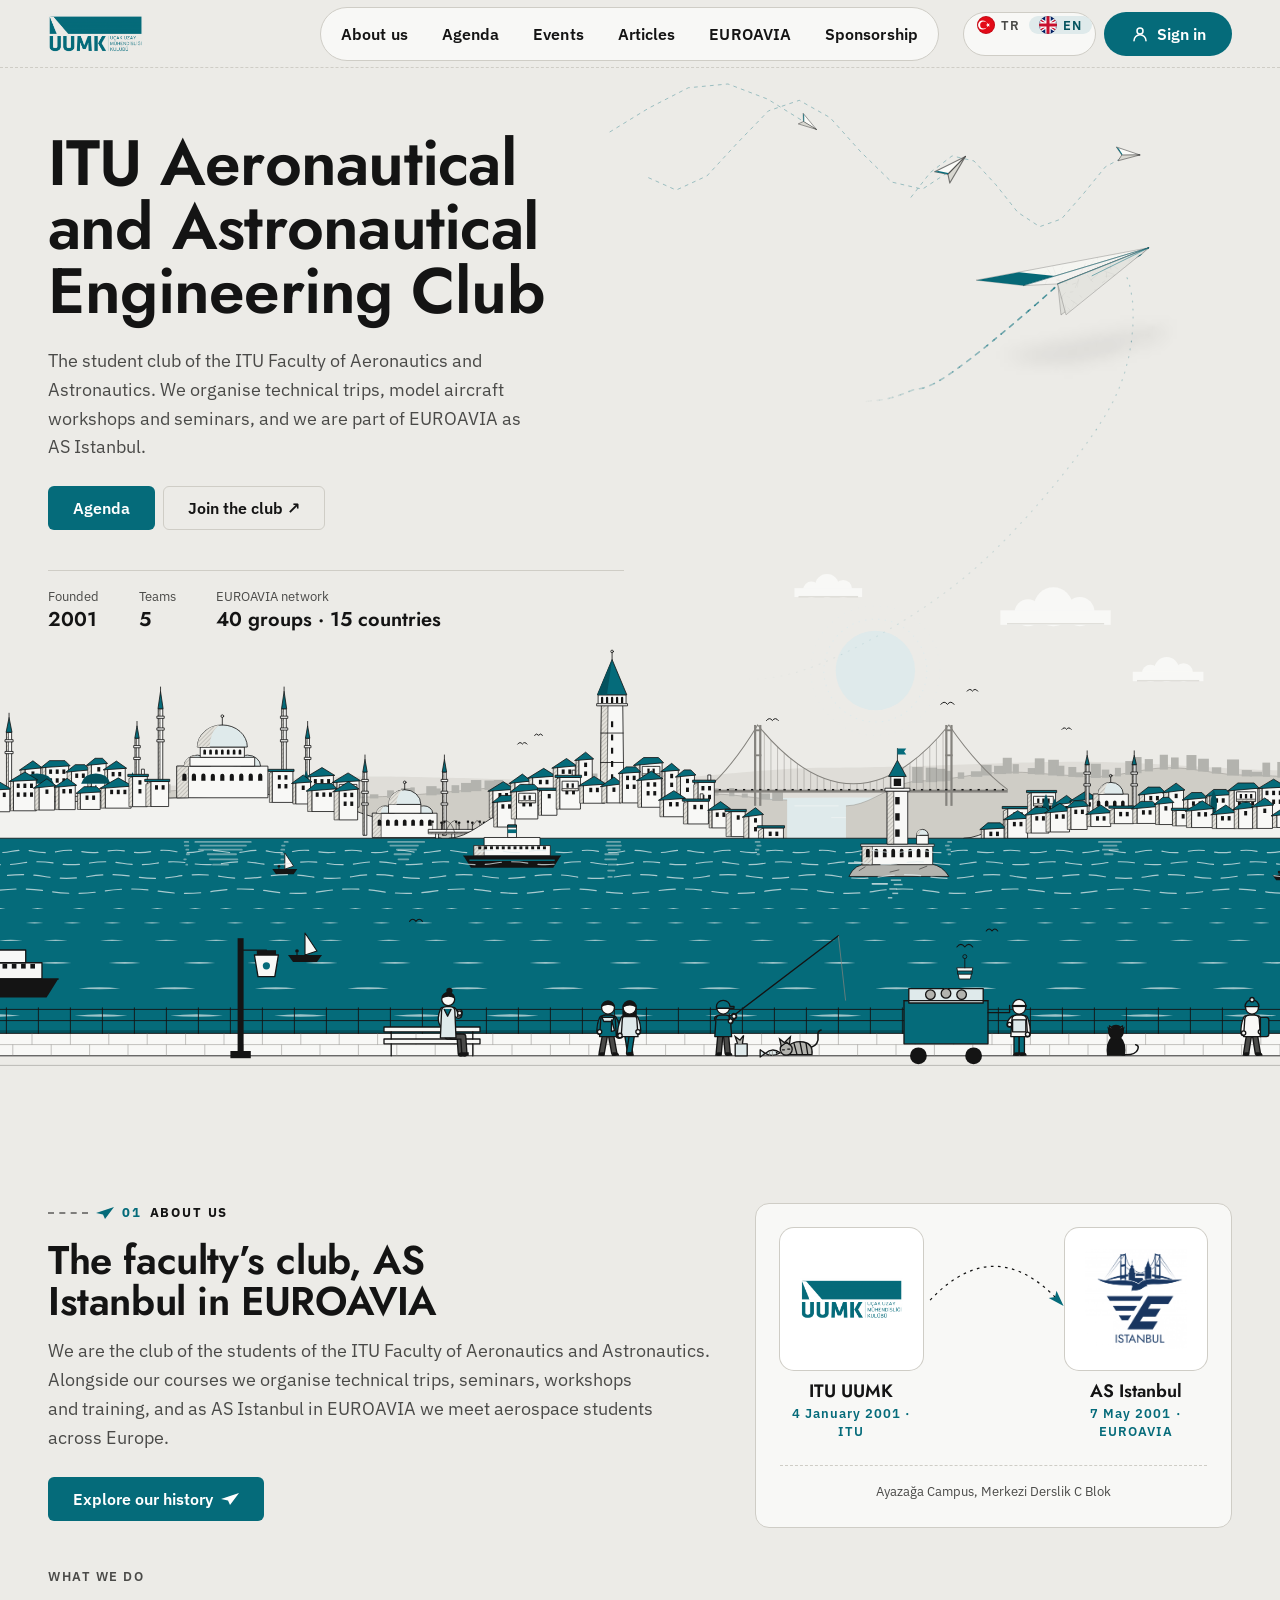
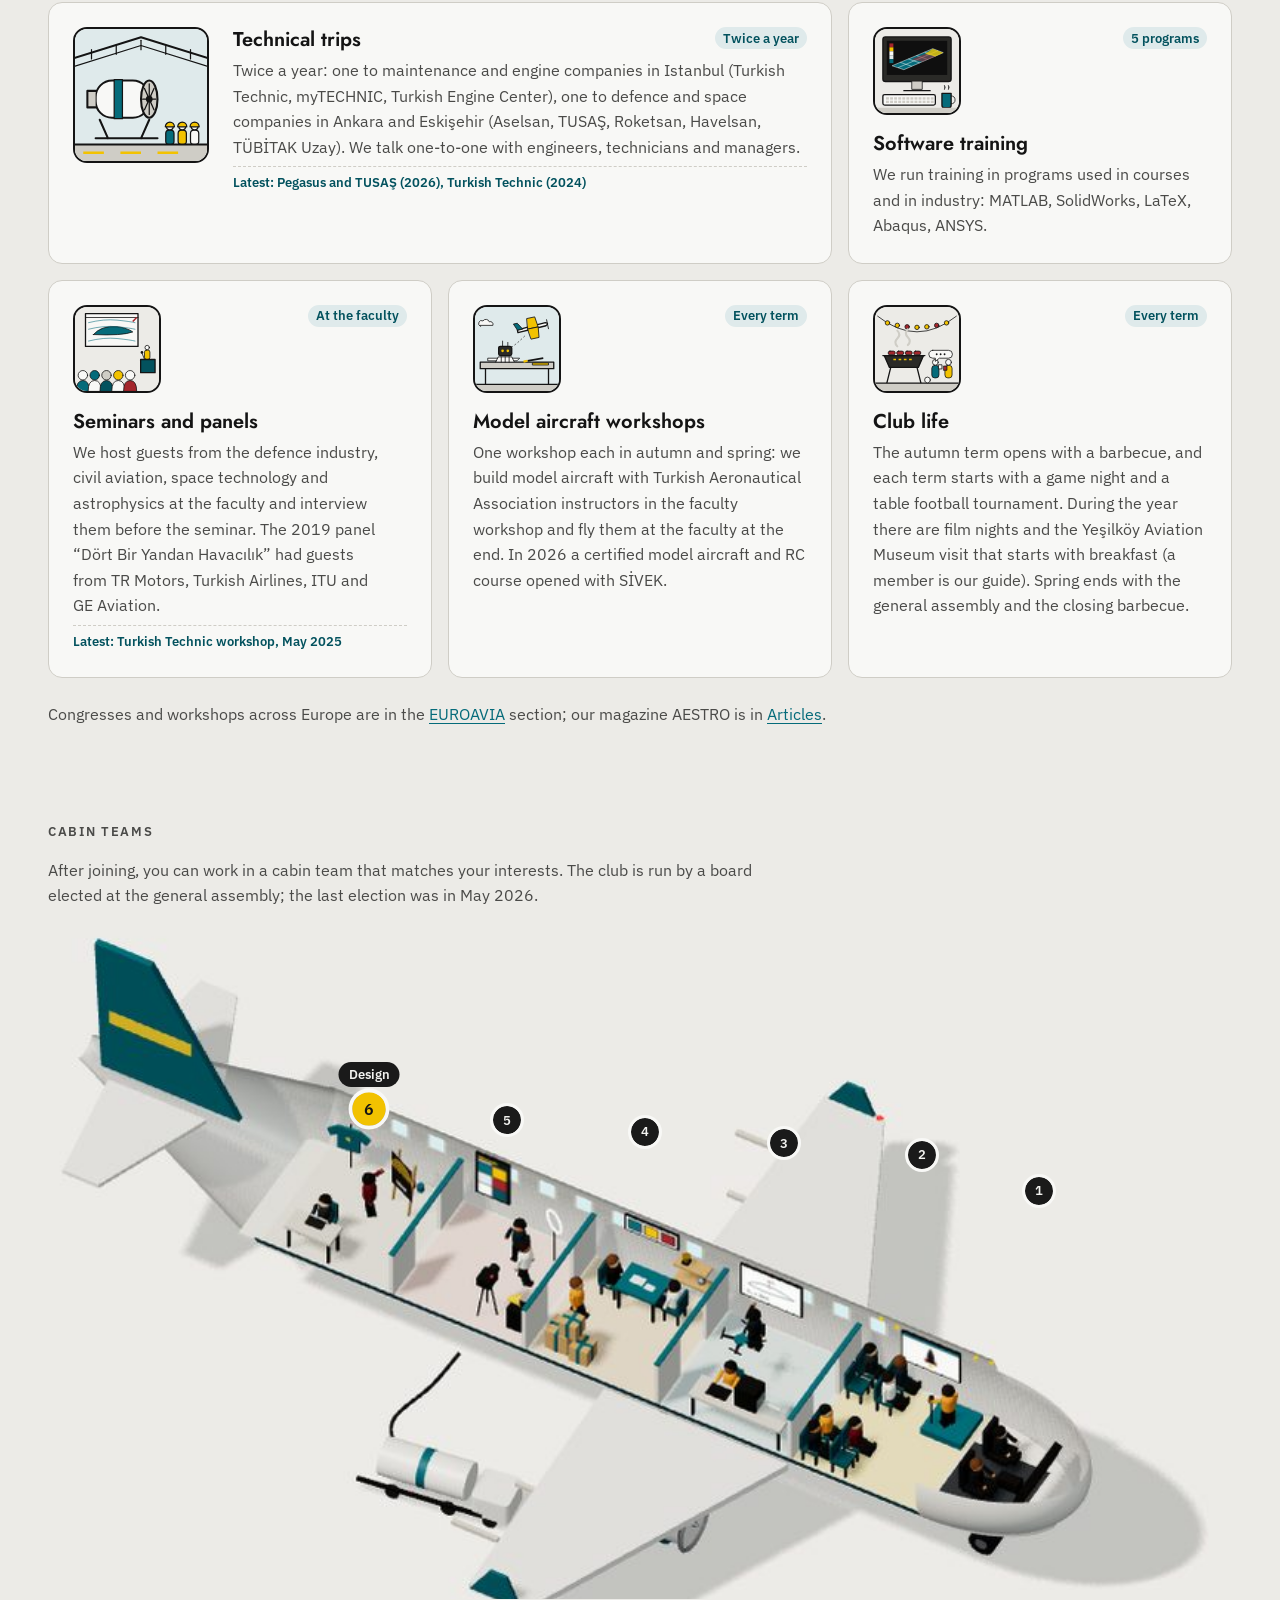
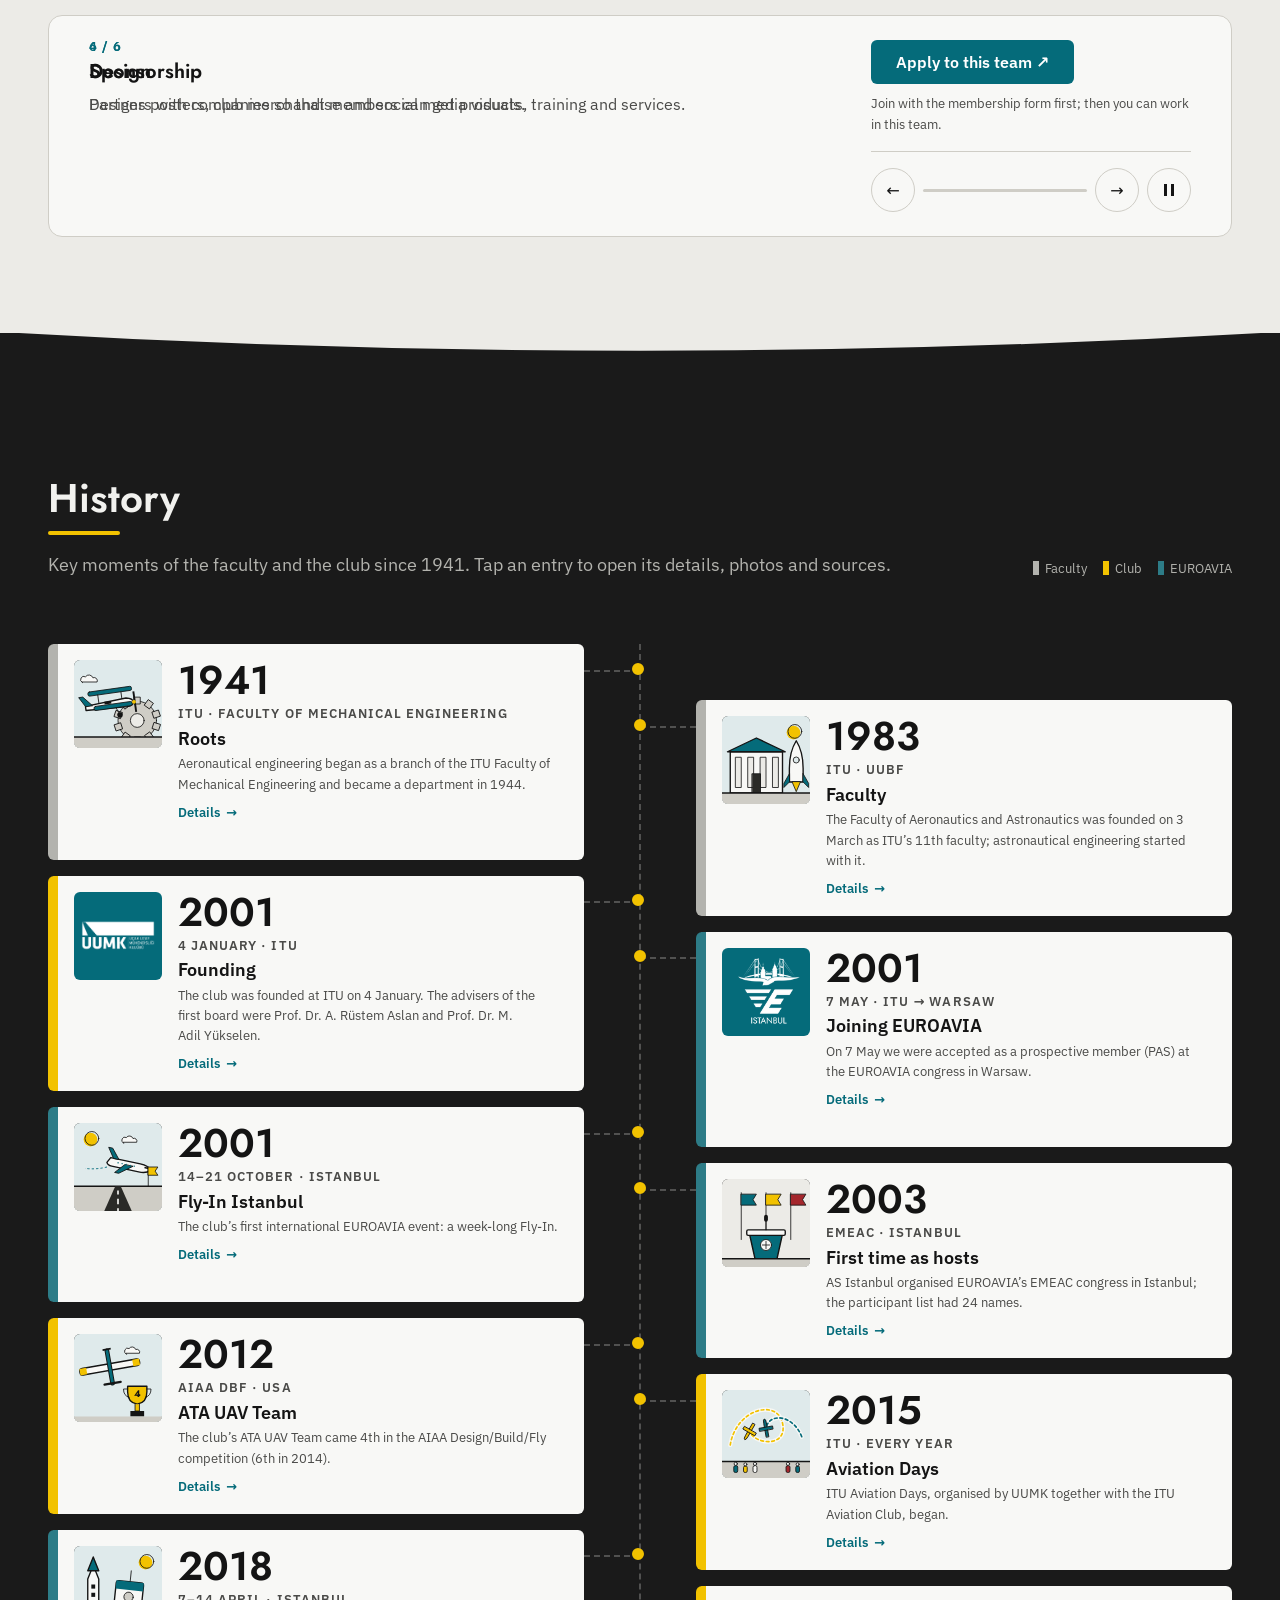
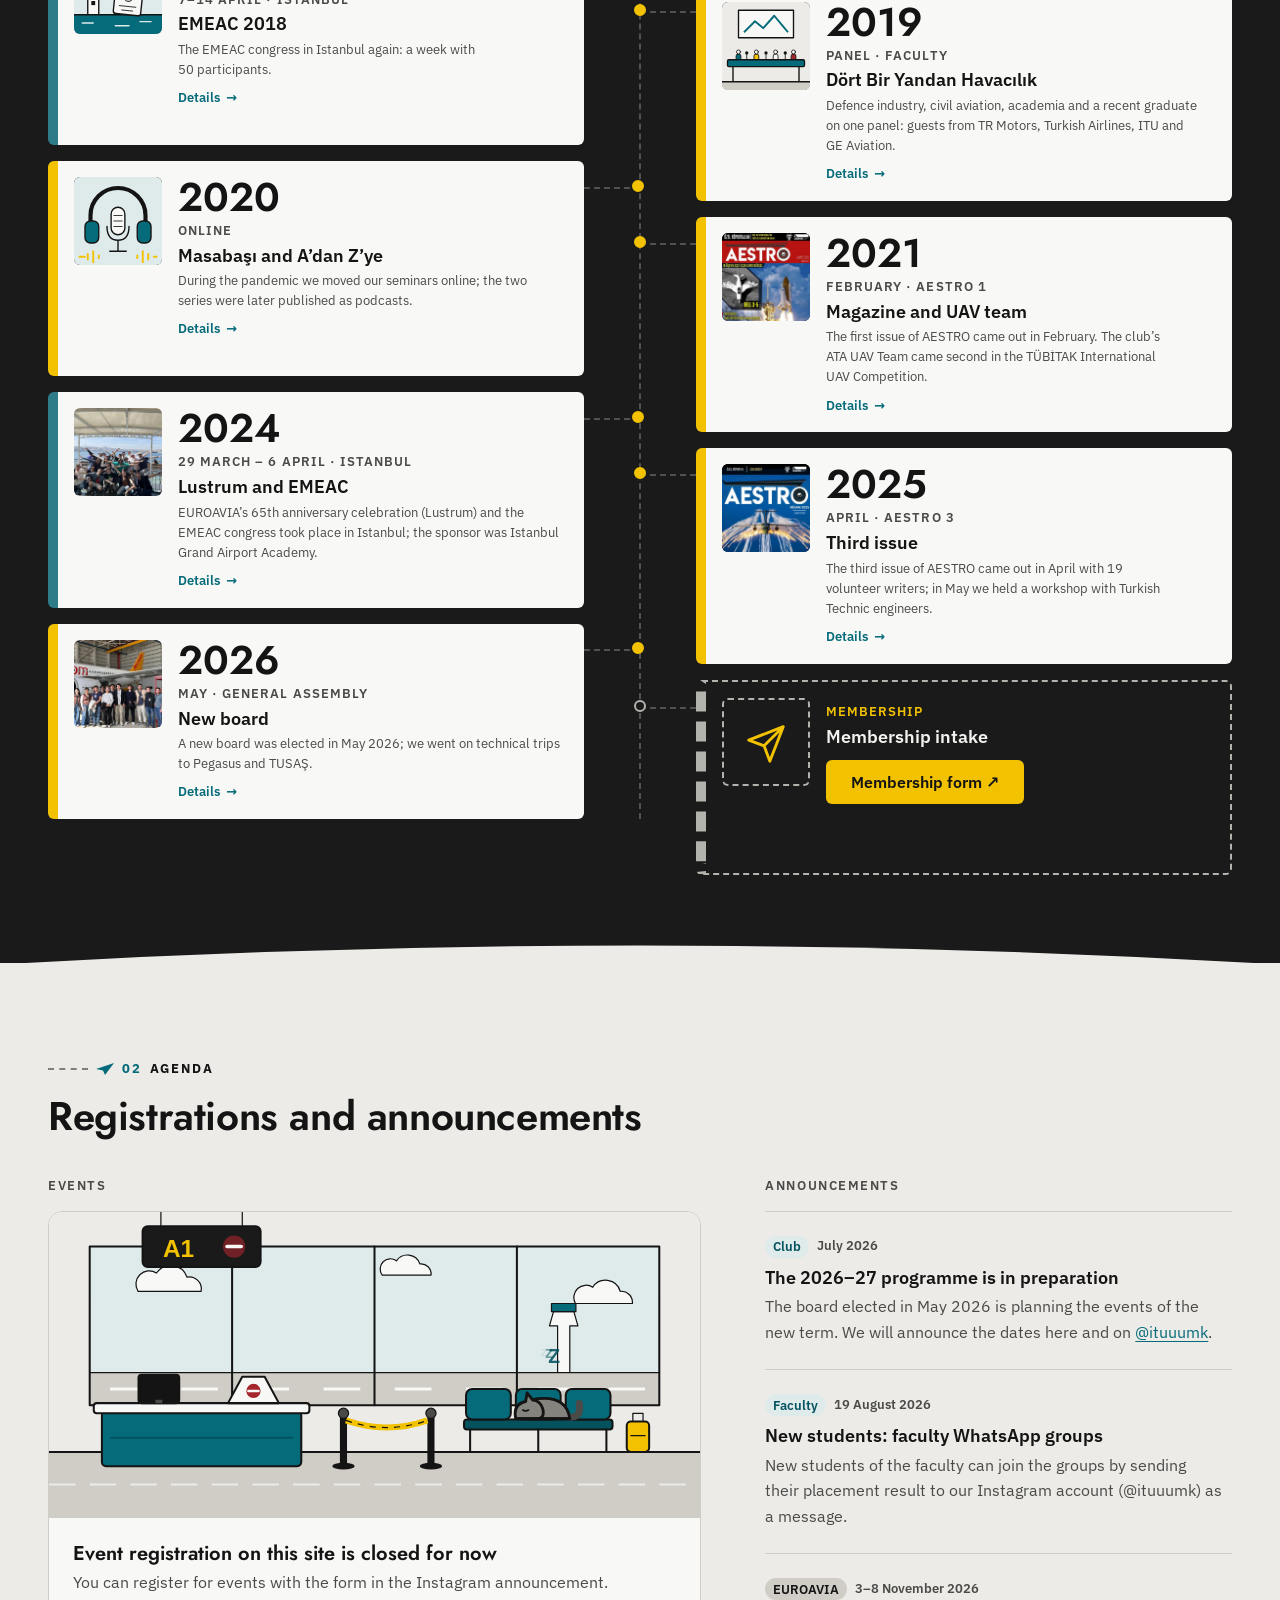
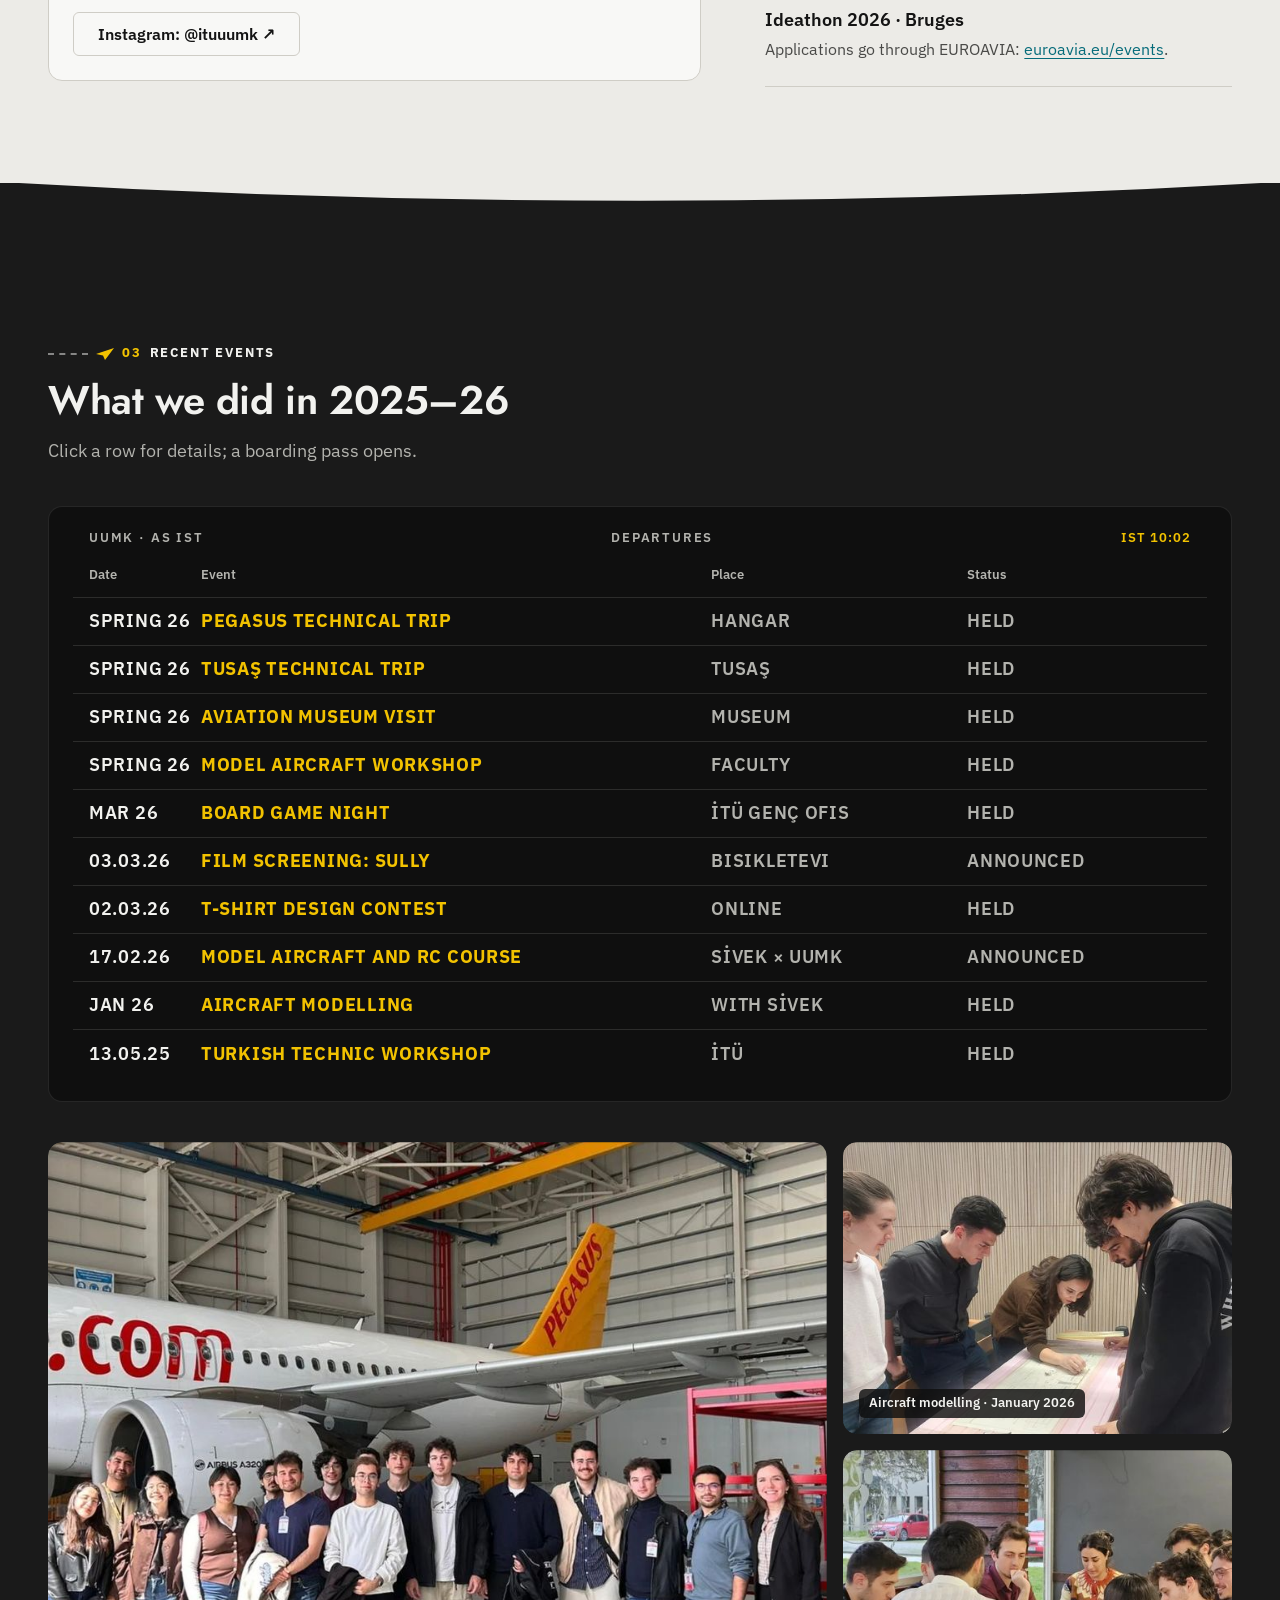
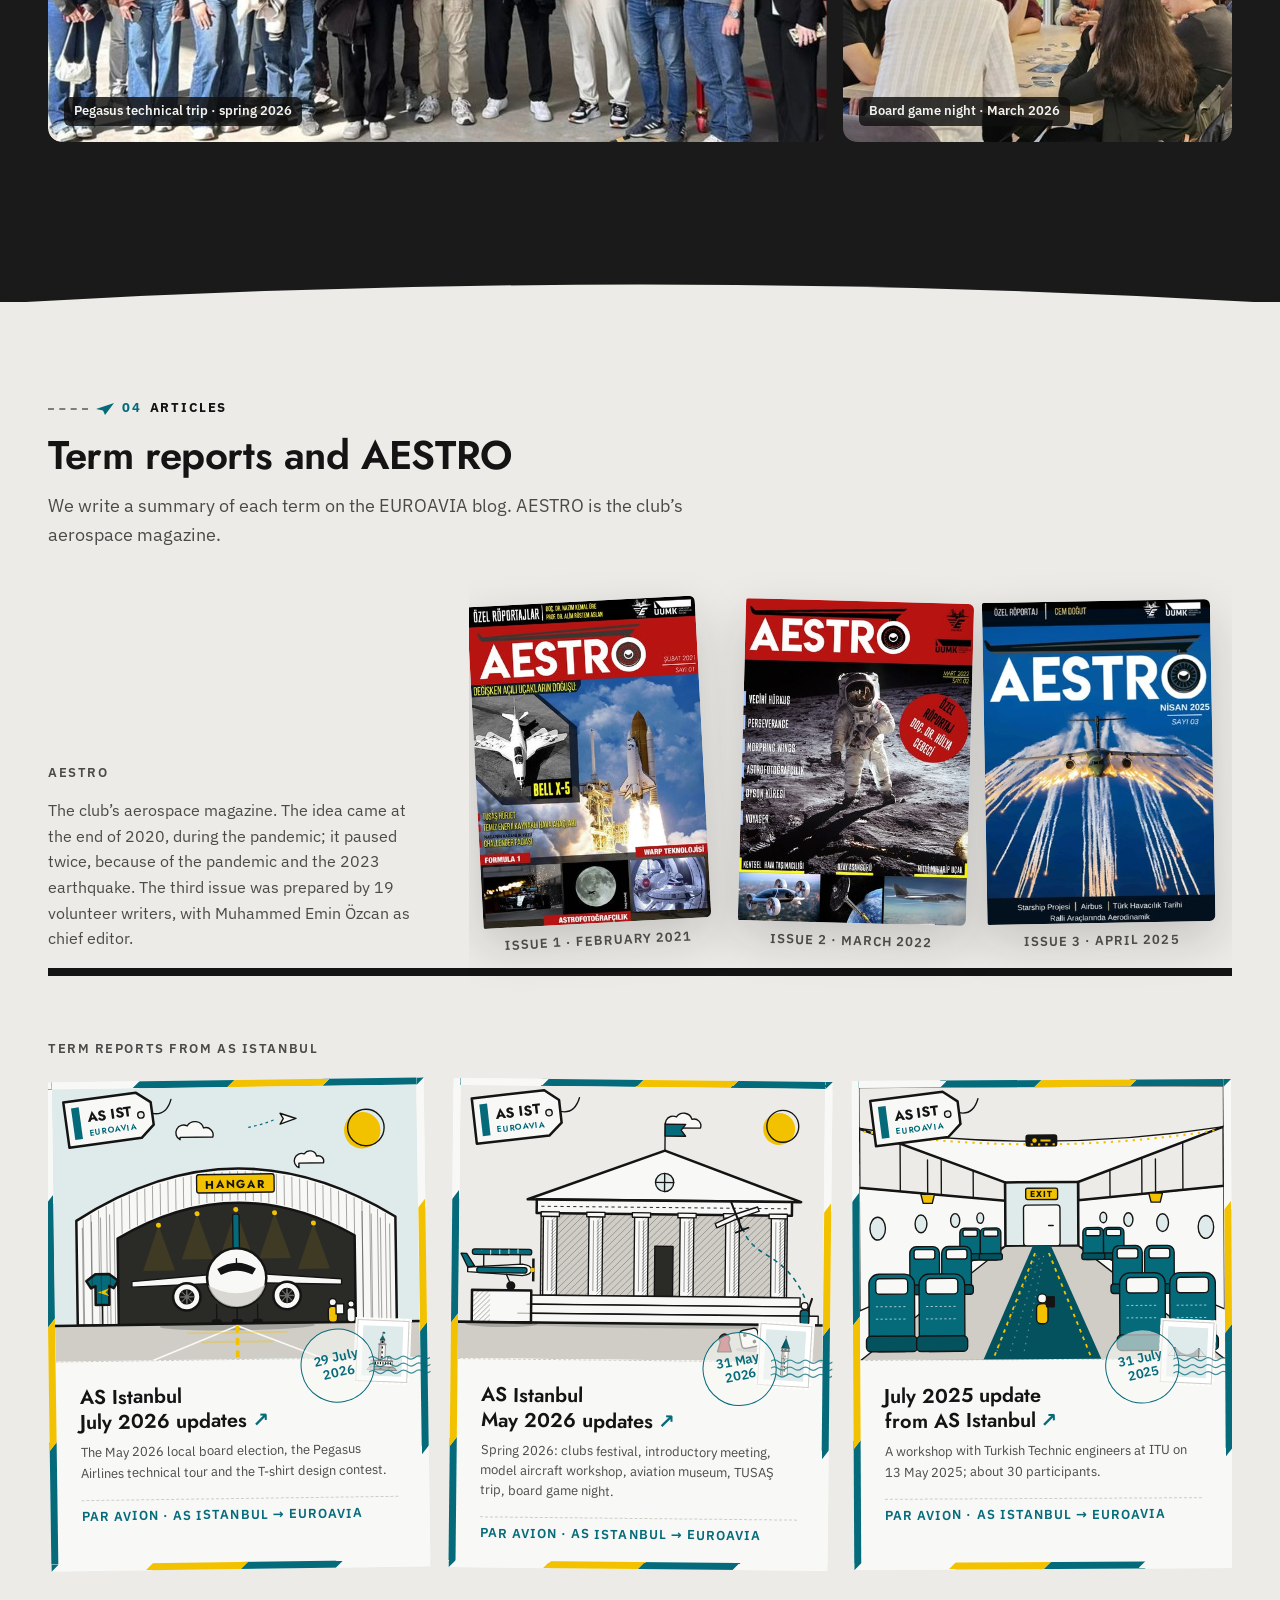
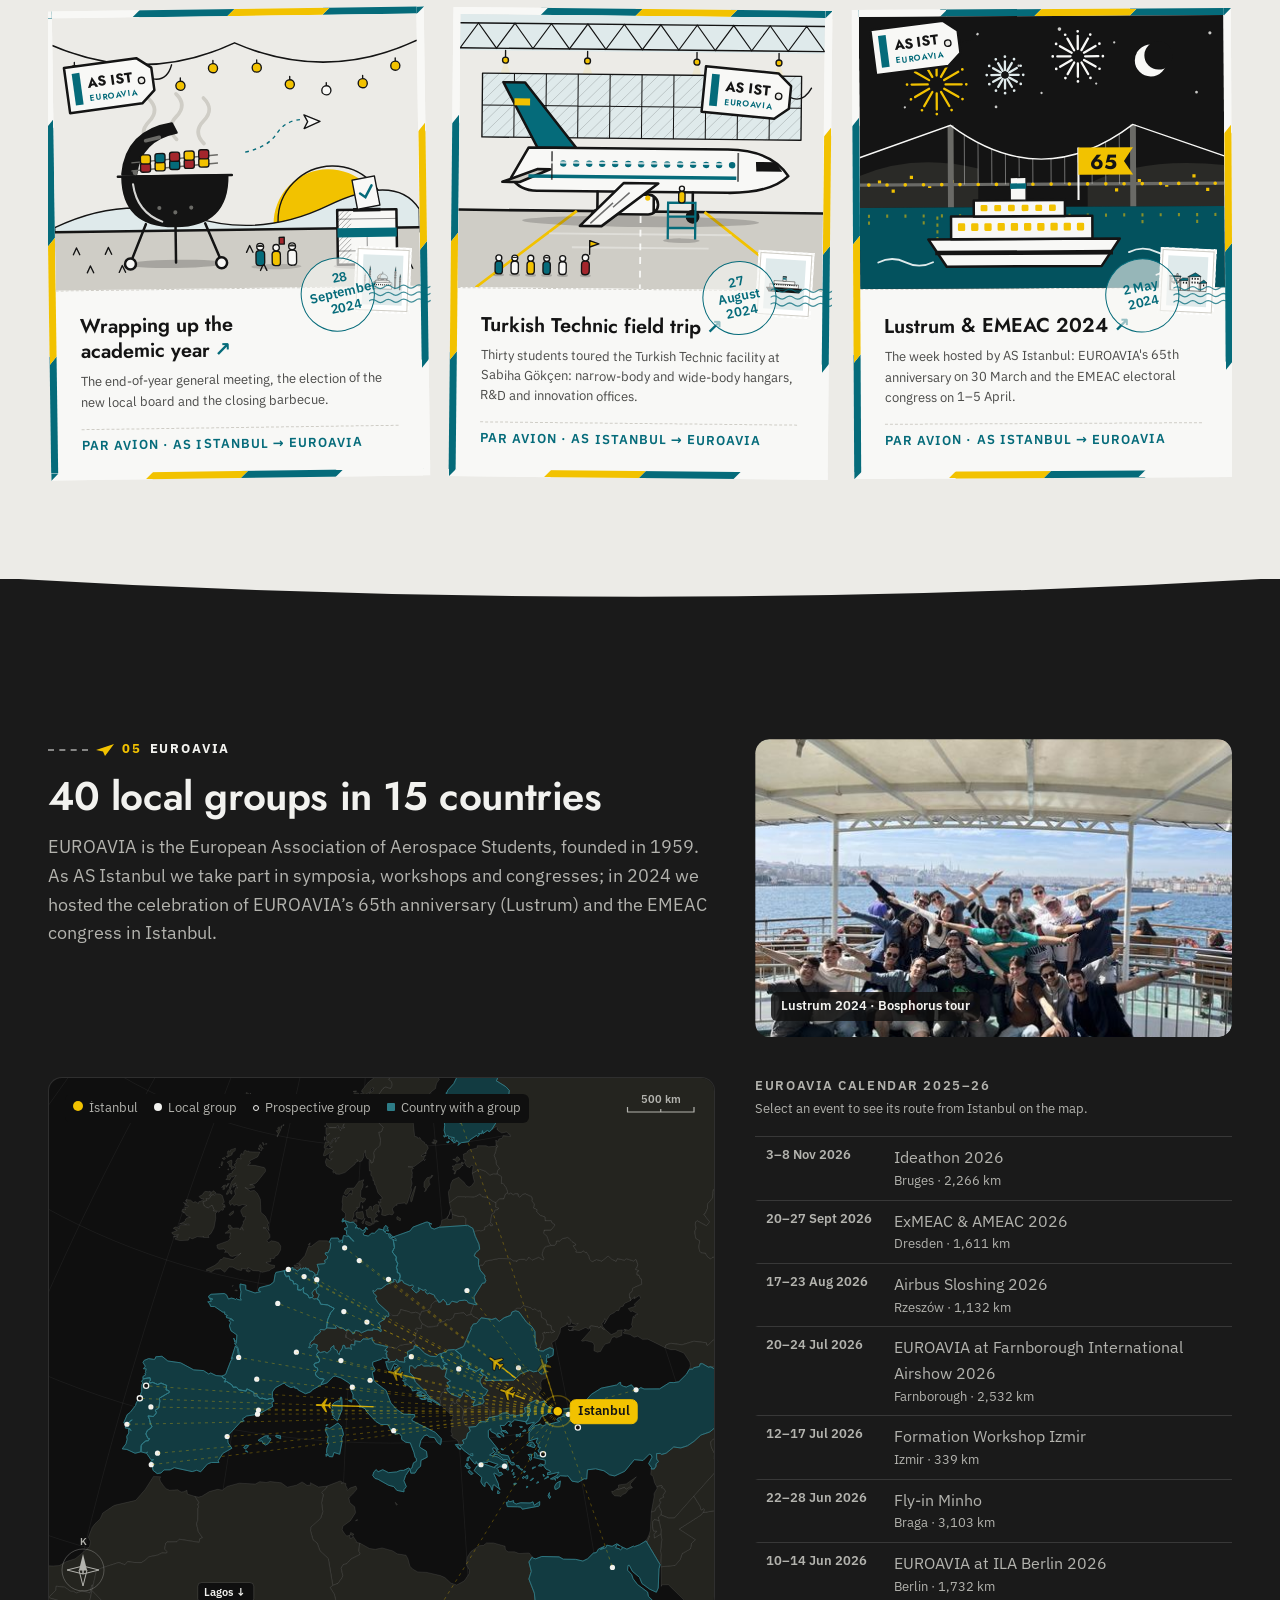
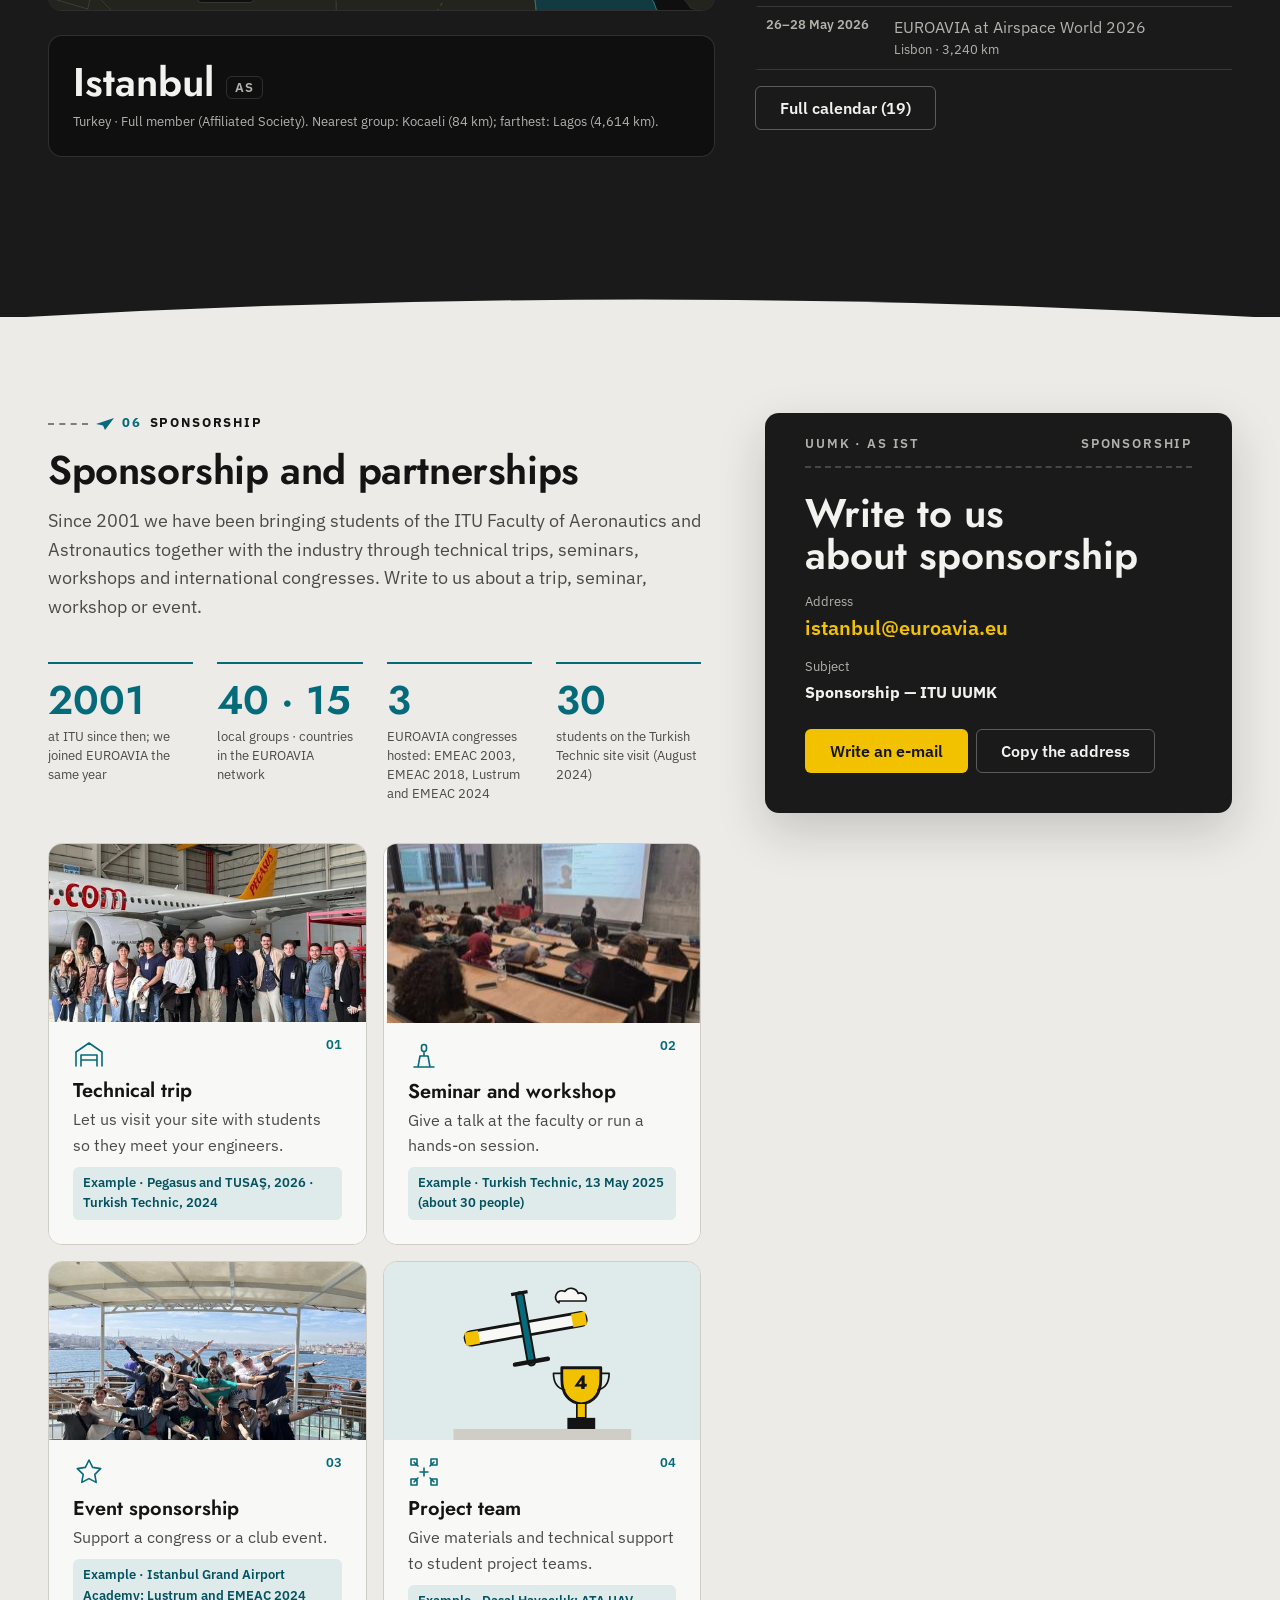
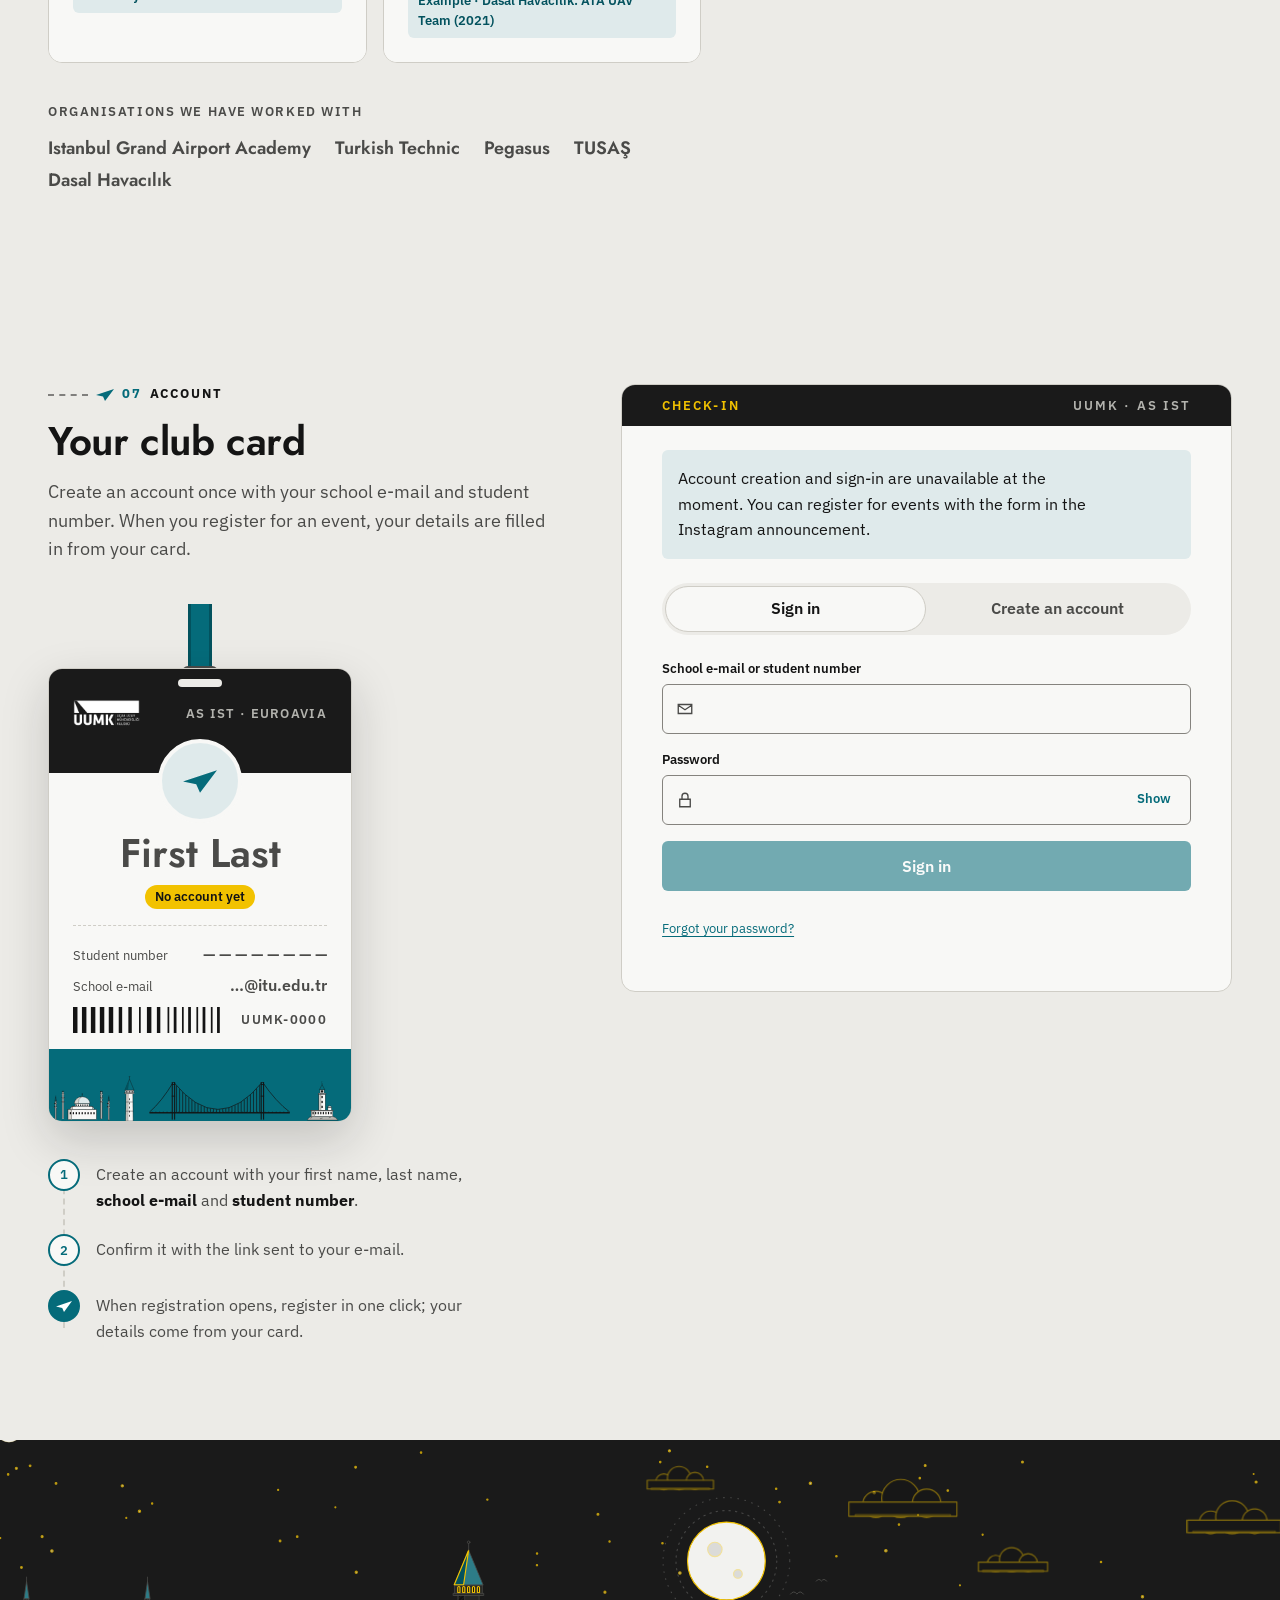
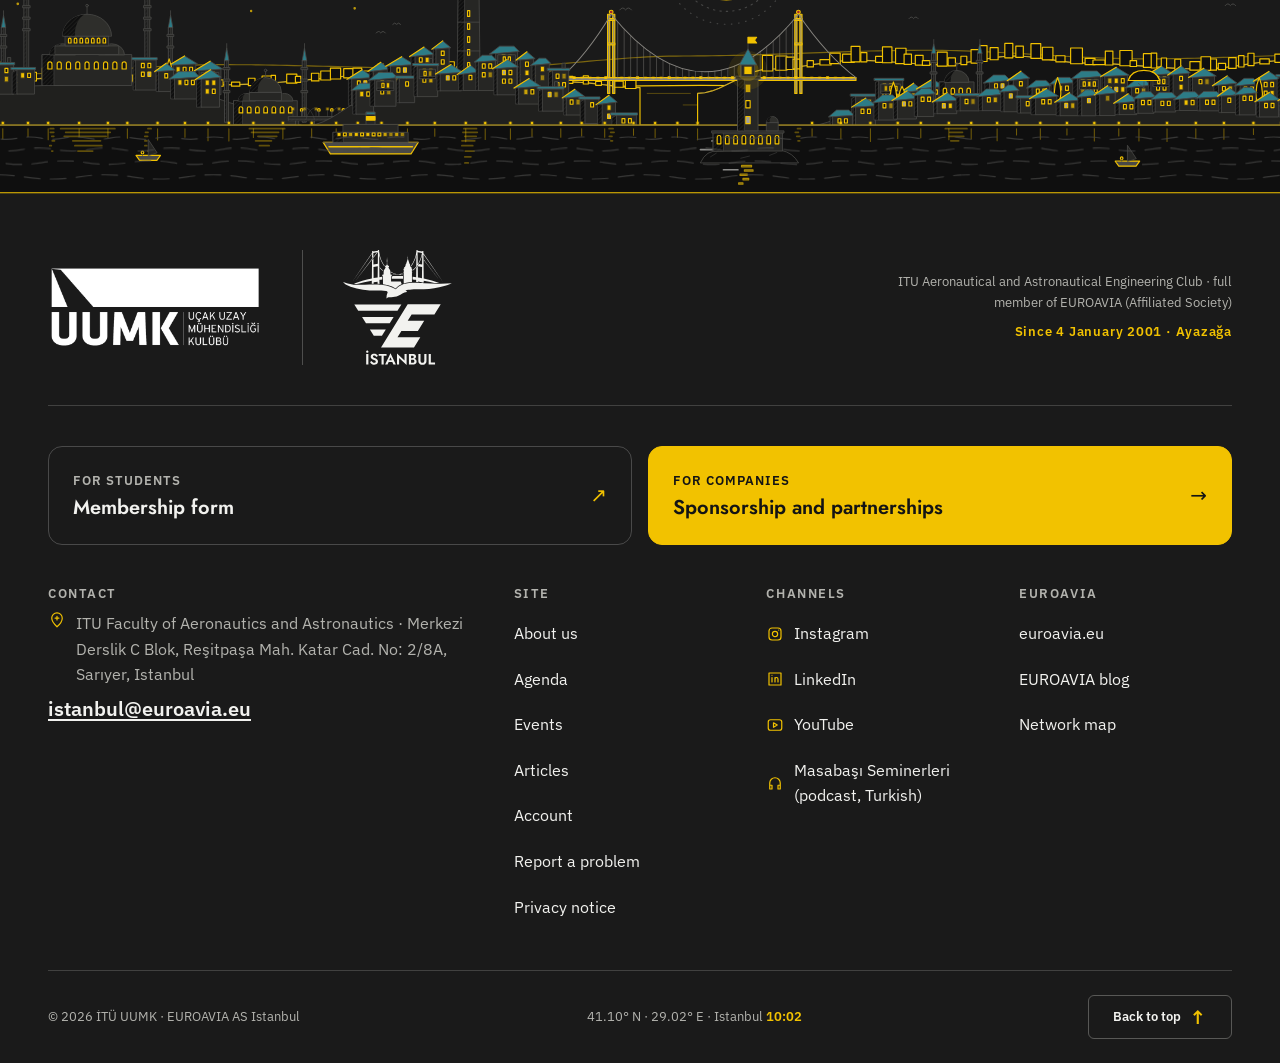
==== commit 9ba892aa: "UUMK v12: canlı kabin turu, Biz kimiz kimlik paneli, Ne yapıyoruz kutuları, çizimli boş gündem, askı" ====
--- a/index.html
+++ b/index.html
@@ -85,80 +85,69 @@
       <div>
         <p class="bolum__ust"><span class="bolum__no" aria-hidden="true">01</span><span data-i18n="kulupUst">Biz kimiz</span></p>
         <h2 id="kulup-baslik" data-i18n="kulupBaslik">Fakültenin kulübü, EUROAVIA'da AS Istanbul</h2>
-        <p class="bolum__giris" data-i18n="kulupGiris">İTÜ Uçak Uzay Mühendisliği Kulübü (UUMK), İTÜ Uçak ve Uzay Bilimleri Fakültesi öğrencilerinin 4 Ocak 2001'de kurduğu kulüp. Derslerin yanında teknik ve sosyal olarak gelişmek için teknik geziler, seminerler, atölyeler ve eğitimler düzenliyoruz. Aynı yıl katıldığımız EUROAVIA'da adımız AS Istanbul; Avrupa'daki havacılık ve uzay öğrencileriyle kongrelerde ve çalıştaylarda buluşuyoruz.</p>
-      </div>
-      <dl class="kunye">
-        <div><dt data-i18n="kuKurulus">Kuruluş</dt><dd data-i18n="kuKurulusD">4 Ocak 2001, İTÜ</dd></div>
-        <div><dt>EUROAVIA</dt><dd data-i18n="kuAgD">7 Mayıs 2001'den beri; bugün tam üye (AS)</dd></div>
-        <div><dt data-i18n="kuFakulte">Fakülte</dt><dd data-i18n="kuFakulteD">Uçak ve Uzay Bilimleri (1983): uçak, uzay, iklim bilimi ve meteoroloji mühendisliği</dd></div>
-        <div><dt data-i18n="kuYer">Yer</dt><dd data-i18n="kuYerD">Ayazağa Kampüsü, Merkezi Derslik C Blok</dd></div>
-        <div><dt data-i18n="kuYapi">Yapı</dt><dd data-i18n="kuYapiD">Yönetim kurulu ve 5 kabin ekibi</dd></div>
-        <div><dt data-i18n="kuYayin">Yayın</dt><dd data-i18n="kuYayinD">AESTRO dergisi (3 sayı), Masabaşı ve A'dan Z'ye podcastleri</dd></div>
-      </dl>
+        <p class="bolum__giris" data-i18n="kulupGiris">İTÜ Uçak ve Uzay Bilimleri Fakültesi öğrencilerinin kulübüyüz. Derslerin yanında teknik geziler, seminerler, atölyeler ve eğitimler düzenliyor; EUROAVIA'da AS Istanbul adıyla Avrupa'daki havacılık ve uzay öğrencileriyle buluşuyoruz.</p>
+        <p class="biz__eylem"><a class="dugme dugme--birincil biz__git" id="tarihce-git" href="#tarihce"><span data-i18n="tarihceGit">Tarihçemizi keşfet</span><span class="biz__ucak" aria-hidden="true"></span></a></p>
+      </div>
+      <div class="kimlik">
+        <div class="kimlik__uc"><span class="kimlik__rozet"><img src="gorseller/logo-uumk-360.png" width="360" height="151" alt="İTÜ UUMK"></span><b data-i18n="ad2">İTÜ UUMK</b><span data-i18n="kimlikItu">4 Ocak 2001 · İTÜ</span></div>
+        <svg class="kimlik__yay" id="kimlik-yay" viewBox="0 0 160 70" aria-hidden="true" focusable="false"><path id="kimlik-yol" d="M8 62Q80-14 152 62" fill="none"/><path class="kimlik__ucak" d="M-9-6L9 0L-9 6L-5 0Z"><animateMotion dur="1.6s" begin="indefinite" fill="freeze" rotate="auto" calcMode="spline" keyTimes="0;1" keySplines="0.45 0 0.25 1"><mpath href="#kimlik-yol"/></animateMotion></path></svg>
+        <div class="kimlik__uc"><span class="kimlik__rozet"><img src="gorseller/logo-as-istanbul-240.png" width="240" height="235" alt="EUROAVIA AS Istanbul"></span><b>AS Istanbul</b><span data-i18n="kimlikAg">7 Mayıs 2001 · EUROAVIA</span></div>
+        <p class="kimlik__yer" data-i18n="kimlikYer">Ayazağa Kampüsü, Merkezi Derslik C Blok</p>
+      </div>
     </header>
 
     <div class="isler">
       <h3 class="ara-baslik" data-i18n="neYapiyoruz">Ne yapıyoruz</h3>
-      <div class="donem">
-        <div class="donem__yarim"><h4 data-i18n="guz">Güz</h4><ol>
-          <li><b data-i18n="y1">Açılış mangalı</b><span data-i18n="y1n">Yeni ve eski üyeler tanışır</span></li>
-          <li><b data-i18n="y2">Dönem başı oyun gecesi ve langırt turnuvası</b></li>
-          <li><b data-i18n="y3">Model uçak atölyesi</b><span data-i18n="y3n">Türk Hava Kurumu eğitmenleriyle</span></li>
-        </ol></div>
-        <div class="donem__yarim"><h4 data-i18n="bahar">Bahar</h4><ol>
-          <li><b data-i18n="y2">Dönem başı oyun gecesi ve langırt turnuvası</b></li>
-          <li><b data-i18n="y3">Model uçak atölyesi</b><span data-i18n="y3n">Türk Hava Kurumu eğitmenleriyle</span></li>
-          <li><b data-i18n="y4">Genel kurul ve yönetim seçimi</b></li>
-          <li><b data-i18n="y5">Kapanış mangalı</b><span data-i18n="y5n">Yönetim kurulunun son etkinliği</span></li>
-        </ol></div>
-      </div>
-      <p class="donem__boyunca" data-i18n-html="yilBoyunca"><b>Yıl boyunca:</b> iki teknik gezi, seminerler, kahvaltıyla başlayan Yeşilköy Havacılık Müzesi gezisi (rehberimiz bir üye), film geceleri ve <a href="#ag">EUROAVIA etkinlikleri</a>. Dergimiz AESTRO'nun sayıları <a href="#yazilar">Yazılar</a> bölümünde.</p>
       <ul class="isler__liste">
-        <li class="is"><svg class="is__resim" viewBox="0 0 64 64" aria-hidden="true" focusable="false"><use href="gorseller/semboller.svg#is-gezi"/></svg><div><h4 data-i18n="fa1">Teknik geziler</h4><p data-i18n="fa1p">Yılda iki kez: biri İstanbul'daki bakım ve motor şirketlerine (Turkish Technic, myTECHNIC, Turkish Engine Center), biri Ankara ve Eskişehir'deki savunma ve uzay şirketlerine (Aselsan, TUSAŞ, Roketsan, Havelsan, TÜBİTAK Uzay). Mühendis, teknisyen ve yöneticilerle birebir konuşuruz.</p><p class="is__son" data-i18n="fa1s">Son: Pegasus ve TUSAŞ (2026), Turkish Technic (2024)</p></div></li>
-        <li class="is"><svg class="is__resim" viewBox="0 0 64 64" aria-hidden="true" focusable="false"><use href="gorseller/semboller.svg#is-seminer"/></svg><div><h4 data-i18n="fa2">Seminer ve paneller</h4><p data-i18n="fa2p">Savunma sanayi, sivil havacılık, uzay teknolojileri ve astrofizikten konukları fakültede ağırlar, seminerden önce röportaj yaparız. 2019'daki Dört Bir Yandan Havacılık Paneli'nin konukları TR Motors, THY, İTÜ ve GE Aviation'dandı.</p><p class="is__son" data-i18n="fa2s">Son: Turkish Technic atölyesi, Mayıs 2025</p></div></li>
-        <li class="is"><svg class="is__resim" viewBox="0 0 64 64" aria-hidden="true" focusable="false"><use href="gorseller/semboller.svg#is-atolye"/></svg><div><h4 data-i18n="fa4">Model uçak atölyeleri</h4><p data-i18n="fa4p">Güz ve bahar döneminde birer atölye: Türk Hava Kurumu eğitmenleriyle fakülte atölyesinde model uçak yapar, sonunda fakültede uçururuz. 2026'da SİVEK'le sertifikalı bir model uçak ve RC kursu açıldı.</p></div></li>
-        <li class="is"><svg class="is__resim" viewBox="0 0 64 64" aria-hidden="true" focusable="false"><use href="gorseller/semboller.svg#is-yazilim"/></svg><div><h4 data-i18n="fa5">Yazılım eğitimleri</h4><p data-i18n="fa5p">Derslerde ve sektörde kullanılan programların eğitimlerini düzenleriz: MATLAB, SolidWorks, LaTeX, Abaqus, ANSYS.</p></div></li>
+        <li class="is is--genis"><svg class="is__resim" viewBox="0 0 64 64" aria-hidden="true" focusable="false"><use href="gorseller/semboller.svg#is-gezi"/></svg><div><span class="etiket is__rozet" data-i18n="fa1r">Yılda 2</span><h4 data-i18n="fa1">Teknik geziler</h4><p data-i18n="fa1p">Yılda iki kez: biri İstanbul'daki bakım ve motor şirketlerine (Turkish Technic, myTECHNIC, Turkish Engine Center), biri Ankara ve Eskişehir'deki savunma ve uzay şirketlerine (Aselsan, TUSAŞ, Roketsan, Havelsan, TÜBİTAK Uzay). Mühendis, teknisyen ve yöneticilerle birebir konuşuruz.</p><p class="is__son" data-i18n="fa1s">Son: Pegasus ve TUSAŞ (2026), Turkish Technic (2024)</p></div></li>
+        <li class="is"><svg class="is__resim" viewBox="0 0 64 64" aria-hidden="true" focusable="false"><use href="gorseller/semboller.svg#is-yazilim"/></svg><div><span class="etiket is__rozet" data-i18n="fa5r">5 program</span><h4 data-i18n="fa5">Yazılım eğitimleri</h4><p data-i18n="fa5p">Derslerde ve sektörde kullanılan programların eğitimlerini düzenleriz: MATLAB, SolidWorks, LaTeX, Abaqus, ANSYS.</p></div></li>
+        <li class="is"><svg class="is__resim" viewBox="0 0 64 64" aria-hidden="true" focusable="false"><use href="gorseller/semboller.svg#is-seminer"/></svg><div><span class="etiket is__rozet" data-i18n="fa2r">Fakültede</span><h4 data-i18n="fa2">Seminer ve paneller</h4><p data-i18n="fa2p">Savunma sanayi, sivil havacılık, uzay teknolojileri ve astrofizikten konukları fakültede ağırlar, seminerden önce röportaj yaparız. 2019'daki Dört Bir Yandan Havacılık Paneli'nin konukları TR Motors, THY, İTÜ ve GE Aviation'dandı.</p><p class="is__son" data-i18n="fa2s">Son: Turkish Technic atölyesi, Mayıs 2025</p></div></li>
+        <li class="is"><svg class="is__resim" viewBox="0 0 64 64" aria-hidden="true" focusable="false"><use href="gorseller/semboller.svg#is-atolye"/></svg><div><span class="etiket is__rozet" data-i18n="fa4r">Her dönem</span><h4 data-i18n="fa4">Model uçak atölyeleri</h4><p data-i18n="fa4p">Güz ve bahar döneminde birer atölye: Türk Hava Kurumu eğitmenleriyle fakülte atölyesinde model uçak yapar, sonunda fakültede uçururuz. 2026'da SİVEK'le sertifikalı bir model uçak ve RC kursu açıldı.</p></div></li>
+        <li class="is"><svg class="is__resim" viewBox="0 0 64 64" aria-hidden="true" focusable="false"><use href="gorseller/semboller.svg#is-sosyal"/></svg><div><span class="etiket is__rozet" data-i18n="fa6r">Her dönem</span><h4 data-i18n="fa6">Kulüp hayatı</h4><p data-i18n="fa6p">Güz açılış mangalıyla başlar; her dönem başında oyun gecesi ve langırt turnuvası var. Yıl boyunca film geceleri ve kahvaltıyla başlayan Yeşilköy Havacılık Müzesi gezisi (rehberimiz bir üye). Bahar genel kurul ve kapanış mangalıyla biter.</p></div></li>
       </ul>
-    </div>
-
-    <div class="kabin-kap">
+      <p class="isler__alt" data-i18n-html="islerAlt">Avrupa'daki kongre ve çalıştaylar <a href="#ag">EUROAVIA</a> bölümünde, dergimiz AESTRO <a href="#yazilar">Yazılar</a> bölümünde.</p>
+    </div>
+
+    <section class="kabin-kap" aria-labelledby="kabin-baslik">
       <div class="kabin-kap__bas">
-        <h3 class="ara-baslik" data-i18n="kabinBaslik">Kabin ekipleri</h3>
-        <p data-i18n="kabinGiris">Üye olduktan sonra ilgine göre bir kabin ekibinde görev alabilirsin. Kulübü genel kurulda seçilen yönetim kurulu yürütür; son seçim Mayıs 2026'da yapıldı. Maketteki bir bölmeye basınca o ekibin işi açılır.</p>
+        <h3 class="ara-baslik" id="kabin-baslik" data-i18n="kabinBaslik">Kabin ekipleri</h3>
+        <p data-i18n="kabinGiris">Üye olduktan sonra ilgine göre bir kabin ekibinde görev alabilirsin. Kulübü genel kurulda seçilen yönetim kurulu yürütür; son seçim Mayıs 2026'da yapıldı.</p>
       </div>
       <div class="maket" id="maket">
         <div class="maket__sahne">
-        <picture><source media="(max-width: 760px)" srcset="gorseller/kabin-maket-m-800.jpg" width="800" height="800"><img class="maket__poster" src="gorseller/kabin-maket-1200.jpg" srcset="gorseller/kabin-maket-800.jpg 800w, gorseller/kabin-maket-1200.jpg 1200w, gorseller/kabin-maket-1800.jpg 1800w" sizes="(max-width: 1240px) 100vw, 1184px" width="1200" height="675" alt="" loading="lazy"></picture>
+        <picture><source media="(max-width: 760px)" srcset="gorseller/kabin-maket-m-800.jpg" width="800" height="602"><img class="maket__poster" src="gorseller/kabin-maket-1200.jpg" srcset="gorseller/kabin-maket-800.jpg 800w, gorseller/kabin-maket-1200.jpg 1200w, gorseller/kabin-maket-1800.jpg 1800w" sizes="(max-width: 1240px) 100vw, 1184px" width="1200" height="675" alt="" loading="lazy"></picture>
         <canvas class="maket__tuval" id="maket-tuval" aria-hidden="true"></canvas>
         <ol class="maket__imler">
-          <li data-konum="81.01 52.40 85.63 67.30"><button class="maket__im" type="button" aria-controls="kabin-0" aria-expanded="false"><span class="maket__no" aria-hidden="true">1</span><span class="maket__ad" data-i18n="kokpit">Yönetim kurulu</span></button></li>
-          <li data-konum="72.07 50.52 76.31 63.02"><button class="maket__im" type="button" aria-controls="kabin-1" aria-expanded="false"><span class="maket__no" aria-hidden="true">2</span><span class="maket__ad" data-i18n="e1">Etkinlik</span></button></li>
-          <li data-konum="60.99 48.21 64.78 57.73"><button class="maket__im" type="button" aria-controls="kabin-2" aria-expanded="false"><span class="maket__no" aria-hidden="true">3</span><span class="maket__ad" data-i18n="e2">Ar-Ge</span></button></li>
-          <li data-konum="49.92 45.90 53.24 52.42"><button class="maket__im" type="button" aria-controls="kabin-3" aria-expanded="false"><span class="maket__no" aria-hidden="true">4</span><span class="maket__ad" data-i18n="e3">Sponsorluk</span></button></li>
-          <li data-konum="38.84 43.59 41.70 47.14"><button class="maket__im" type="button" aria-controls="kabin-4" aria-expanded="false"><span class="maket__no" aria-hidden="true">5</span><span class="maket__ad" data-i18n="e4">Tanıtım</span></button></li>
-          <li data-konum="27.76 41.27 30.16 41.84"><button class="maket__im" type="button" aria-controls="kabin-5" aria-expanded="false"><span class="maket__no" aria-hidden="true">6</span><span class="maket__ad" data-i18n="e5">Tasarım</span></button></li>
+          <li data-konum="83.72 38.77 82.69 65.02"><button class="maket__im" type="button" aria-controls="kabin-0" aria-pressed="true"><span class="maket__no" aria-hidden="true">1</span><span class="maket__ad" data-i18n="kokpit">Yönetim kurulu</span></button></li>
+          <li data-konum="73.78 33.33 74.05 56.72"><button class="maket__im" type="button" aria-controls="kabin-1" aria-pressed="false"><span class="maket__no" aria-hidden="true">2</span><span class="maket__ad" data-i18n="e1">Etkinlik</span></button></li>
+          <li data-konum="62.12 31.61 62.82 50.58"><button class="maket__im" type="button" aria-controls="kabin-2" aria-pressed="false"><span class="maket__no" aria-hidden="true">3</span><span class="maket__ad" data-i18n="e2">Ar-Ge</span></button></li>
+          <li data-konum="50.46 29.89 51.62 44.40"><button class="maket__im" type="button" aria-controls="kabin-3" aria-pressed="false"><span class="maket__no" aria-hidden="true">4</span><span class="maket__ad" data-i18n="e3">Sponsorluk</span></button></li>
+          <li data-konum="38.78 28.17 40.41 38.26"><button class="maket__im" type="button" aria-controls="kabin-4" aria-pressed="false"><span class="maket__no" aria-hidden="true">5</span><span class="maket__ad" data-i18n="e4">Tanıtım</span></button></li>
+          <li data-konum="27.12 26.44 29.21 32.12"><button class="maket__im" type="button" aria-controls="kabin-5" aria-pressed="false"><span class="maket__no" aria-hidden="true">6</span><span class="maket__ad" data-i18n="e5">Tasarım</span></button></li>
         </ol>
         </div>
-        <div class="kabin" id="kabin">
+        <div class="kabin" id="kabin" aria-live="polite">
           <ol class="kabin__kartlar">
-          <li class="kabin__kart" id="kabin-0" data-i="0"><p class="kabin__sira" aria-hidden="true">1 / 6</p><h4 data-i18n="kokpit">Yönetim kurulu</h4><p data-i18n="kokpitP">Kokpit: kulübü yürütür ve dönemin etkinliklerini planlar.</p></li>
-          <li class="kabin__kart" id="kabin-1" data-i="1"><p class="kabin__sira" aria-hidden="true">2 / 6</p><h4 data-i18n="e1">Etkinlik</h4><p data-i18n="e1p">Seminer, panel, atölye ve teknik gezileri, açılış mangalı ve film gecesi gibi buluşmaları hazırlar.</p></li>
-          <li class="kabin__kart" id="kabin-2" data-i="2"><p class="kabin__sira" aria-hidden="true">3 / 6</p><h4 data-i18n="e2">Ar-Ge</h4><p data-i18n="e2p">Üyelerin teknik gelişimi için imkân hazırlar; kulübün 2024'teki sitesini de bu ekip yapmıştı.</p></li>
-          <li class="kabin__kart" id="kabin-3" data-i="3"><p class="kabin__sira" aria-hidden="true">4 / 6</p><h4 data-i18n="e3">Sponsorluk</h4><p data-i18n="e3p">Şirketlerle iş birliği kurar; üyeler bu anlaşmalarla ürün, eğitim ve hizmet alır.</p></li>
-          <li class="kabin__kart" id="kabin-4" data-i="4"><p class="kabin__sira" aria-hidden="true">5 / 6</p><h4 data-i18n="e4">Tanıtım</h4><p data-i18n="e4p">Kulübün sosyal medyasını yürütür; kulübün dışa açılan yüzüdür.</p></li>
-          <li class="kabin__kart" id="kabin-5" data-i="5"><p class="kabin__sira" aria-hidden="true">6 / 6</p><h4 data-i18n="e5">Tasarım</h4><p data-i18n="e5p">Afişleri, kulübe özel ürünleri ve paylaşım görsellerini tasarlar.</p></li>
+          <li class="kabin__kart" id="kabin-0" data-secili><p class="kabin__sira" aria-hidden="true">1 / 6</p><h4 data-i18n="kokpit">Yönetim kurulu</h4><p data-i18n="kokpitP">Kokpit: kulübü yürütür ve dönemin etkinliklerini planlar.</p></li>
+          <li class="kabin__kart" id="kabin-1"><p class="kabin__sira" aria-hidden="true">2 / 6</p><h4 data-i18n="e1">Etkinlik</h4><p data-i18n="e1p">Seminer, panel, atölye ve teknik gezileri, açılış mangalı ve film gecesi gibi buluşmaları hazırlar.</p></li>
+          <li class="kabin__kart" id="kabin-2"><p class="kabin__sira" aria-hidden="true">3 / 6</p><h4 data-i18n="e2">Ar-Ge</h4><p data-i18n="e2p">Üyelerin teknik gelişimi için imkân hazırlar; kulübün 2024'teki sitesini de bu ekip yapmıştı.</p></li>
+          <li class="kabin__kart" id="kabin-3"><p class="kabin__sira" aria-hidden="true">4 / 6</p><h4 data-i18n="e3">Sponsorluk</h4><p data-i18n="e3p">Şirketlerle iş birliği kurar; üyeler bu anlaşmalarla ürün, eğitim ve hizmet alır.</p></li>
+          <li class="kabin__kart" id="kabin-4"><p class="kabin__sira" aria-hidden="true">5 / 6</p><h4 data-i18n="e4">Tanıtım</h4><p data-i18n="e4p">Kulübün sosyal medyasını yürütür; kulübün dışa açılan yüzüdür.</p></li>
+          <li class="kabin__kart" id="kabin-5"><p class="kabin__sira" aria-hidden="true">6 / 6</p><h4 data-i18n="e5">Tasarım</h4><p data-i18n="e5p">Afişleri, kulübe özel ürünleri ve paylaşım görsellerini tasarlar.</p></li>
           </ol>
-          <p class="kabin__gez"><button class="dugme dugme--ikincil" type="button" data-kabin="-1" data-i18n="kabinOnceki">← Önceki</button><button class="dugme dugme--ikincil" type="button" data-kabin="1" data-i18n="kabinSonraki">Sonraki →</button><button class="kabin__kapat" type="button" data-kabin="0" aria-label="Kartı kapat" data-i18n-aria="kabinKapat">×</button></p>
+          <a class="dugme dugme--birincil kabin__basvur" href="https://forms.gle/NcRygayZjb2JumV77" target="_blank" rel="noopener">Üye ol ↗</a>
+          <p class="kabin__not">Yönetim kurulu genel kurulda seçilir; önce üye ol.</p>
+          <p class="kabin__gez"><button class="kabin__ok" type="button" data-kabin="-1" aria-label="Önceki ekip" data-i18n-aria="kabinOnceki">←</button><span class="kabin__sure" aria-hidden="true"><span></span></span><button class="kabin__ok" type="button" data-kabin="1" aria-label="Sonraki ekip" data-i18n-aria="kabinSonraki">→</button><button class="kabin__ok kabin__tur" type="button" aria-pressed="false" aria-label="Otomatik geçişi durdur" data-i18n-aria="kabinTur"></button></p>
         </div>
       </div>
-    </div>
-  </div>
-
-  <div class="tarihce" id="tarihce">
+    </section>
+  </div>
+
+  <section class="tarihce" id="tarihce" aria-labelledby="tarihce-baslik">
     <div class="ufuk ufuk--ust" aria-hidden="true"><svg viewBox="0 0 1440 120" preserveAspectRatio="none"><path d="M0 0H1440V0Q720 120 0 0Z"/></svg></div>
     <div class="kap">
       <div class="tarihce__bas">
-        <h3 data-i18n="tarihce">Tarihçe</h3>
+        <h3 id="tarihce-baslik" tabindex="-1" data-i18n="tarihce">Tarihçe</h3>
         <p data-i18n="tarihceGiris">1941'den bugüne fakültenin ve kulübün önemli kayıtları. Bir kayda basınca ayrıntısı, fotoğrafları ve kaynakları açılır.</p>
         <p class="tarihce__lejant" aria-hidden="true"><span class="lej-serit lej-serit--fakulte" data-i18n="lejFakulte">Fakülte</span><span class="lej-serit lej-serit--kulup" data-i18n="lejKulup">Kulüp</span><span class="lej-serit lej-serit--ag">EUROAVIA</span></p>
       </div>
@@ -183,7 +172,7 @@
       </ol>
     </div>
     <div class="ufuk ufuk--alt" aria-hidden="true"><svg viewBox="0 0 1440 120" preserveAspectRatio="none"><path d="M0 120H1440V120Q720 0 0 120Z"/></svg></div>
-  </div>
+  </section>
 </section>
 
 <!-- ───────────── 02 Gündem ───────────── -->
@@ -193,7 +182,6 @@
       <p class="bolum__ust"><span class="bolum__no" aria-hidden="true">02</span><span data-i18n="gundemUst">Gündem</span></p>
       <h2 id="gundem-baslik" data-i18n="gundemBaslik">Kayıtlar ve duyurular</h2>
     </header>
-    <div class="meydan" id="meydan" aria-hidden="true"><picture><source media="(max-width: 760px)" srcset="gorseller/meydan-m-800.jpg" width="800" height="450"><img class="meydan__poster" src="gorseller/meydan-1200.jpg" srcset="gorseller/meydan-800.jpg 800w, gorseller/meydan-1200.jpg 1200w, gorseller/meydan-1800.jpg 1800w" sizes="(max-width: 1240px) 100vw, 1184px" width="1200" height="360" alt="" loading="lazy"></picture><canvas class="meydan__tuval"></canvas></div>
     <div class="gundem">
       <div>
         <h3 class="ara-baslik" data-i18n="etkinlikBaslik">Etkinlikler</h3>
@@ -356,7 +344,7 @@
       <header class="bolum__bas">
         <p class="bolum__ust"><span class="bolum__no" aria-hidden="true">06</span><span data-i18n="sponsorUst">Sponsorluk</span></p>
         <h2 id="sponsor-baslik" data-i18n="sponsorBaslik">Sponsorluk ve iş birliği</h2>
-        <p class="bolum__giris" data-i18n="sponsorGiris">İTÜ Uçak ve Uzay Bilimleri Fakültesi öğrencileri ve EUROAVIA'nın İstanbul grubu olarak 2001'den beri öğrencileri sektörle teknik gezilerde, seminerlerde, atölyelerde ve uluslararası kongrelerde buluşturuyoruz. Sponsorluk ekibimiz şirketlerle iş birliği kurar; bir gezi, seminer, atölye ya da etkinlik için bize yazın.</p>
+        <p class="bolum__giris" data-i18n="sponsorGiris">2001'den beri İTÜ Uçak ve Uzay Bilimleri Fakültesi öğrencilerini sektörle teknik gezilerde, seminerlerde, atölyelerde ve uluslararası kongrelerde buluşturuyoruz. Bir gezi, seminer, atölye ya da etkinlik için bize yazın.</p>
       </header>
       <dl class="rakamlar">
         <div><dt>2001</dt><dd data-i18n="sr1">yılından beri İTÜ'de; EUROAVIA'ya aynı yıl katıldık</dd></div>
@@ -364,25 +352,20 @@
         <div><dt>3</dt><dd data-i18n="sr3">EUROAVIA kongresine ev sahipliği: EMEAC 2003, EMEAC 2018, Lustrum ve EMEAC 2024</dd></div>
         <div><dt>30</dt><dd data-i18n="sr4">öğrenciyle Turkish Technic tesisi gezisi (Ağustos 2024)</dd></div>
       </dl>
-      <ul class="sahada">
-        <li><img src="gorseller/tarihce/2024-1-480.jpg" width="480" height="360" loading="lazy" alt="Lustrum 2024 katılımcıları Boğaz turunda" data-i18n-alt="sh1a"><span data-i18n="sh1">Lustrum ve EMEAC 2024 · Boğaz turu</span></li>
-        <li><img src="gorseller/tarihce/2025-1-480.jpg" width="316" height="374" loading="lazy" alt="Turkish Technic atölyesinde konuşmacılar ve öğrenciler" data-i18n-alt="sh2a"><span data-i18n="sh2">Turkish Technic atölyesi · 2025</span></li>
-        <li><img src="gorseller/foto/pegasus-2026-480.jpg" width="480" height="360" loading="lazy" alt="Pegasus teknik gezisinde hangarda öğrenciler" data-i18n-alt="sh3a"><span data-i18n="sh3">Pegasus teknik gezisi · 2026</span></li>
-      </ul>
       <ol class="bicimler">
-        <li class="bicim"><svg class="bicim__ikon" viewBox="0 0 32 32" aria-hidden="true" focusable="false"><path d="M3 28V14L16 5l13 9v14M8 28V17h16v11M8 22h16"/></svg><h3 data-i18n="sb1">Teknik gezi</h3><p data-i18n="sb1p">Tesisinizi öğrencilerle gezelim; mühendislerinizle tanışsınlar.</p><p class="bicim__ornek" data-i18n="sb1o">Pegasus ve TUSAŞ, 2026 · Turkish Technic, 2024 (30 öğrenci)</p></li>
-        <li class="bicim"><svg class="bicim__ikon" viewBox="0 0 32 32" aria-hidden="true" focusable="false"><path d="M6 28h20M10 28l2-11h8l2 11M16 17v-4M13.5 8a2.5 2.5 0 1 1 5 0v2a2.5 2.5 0 0 1-5 0z"/></svg><h3 data-i18n="sb2">Seminer ve atölye</h3><p data-i18n="sb2p">Fakültede konuşun ya da uygulamalı bir oturum yapın.</p><p class="bicim__ornek" data-i18n="sb2o">Turkish Technic, 13 Mayıs 2025 (yaklaşık 30 kişi)</p></li>
-        <li class="bicim"><svg class="bicim__ikon" viewBox="0 0 32 32" aria-hidden="true" focusable="false"><path d="M16 4l3.6 7.4 8.1 1.2-5.9 5.7 1.4 8.1L16 22.6l-7.2 3.8 1.4-8.1-5.9-5.7 8.1-1.2z"/></svg><h3 data-i18n="sb3">Etkinlik sponsorluğu</h3><p data-i18n="sb3p">Bir kongreyi ya da kulüp etkinliğini destekleyin.</p><p class="bicim__ornek" data-i18n="sb3o">Istanbul Grand Airport Academy: Lustrum ve EMEAC 2024</p></li>
-        <li class="bicim"><svg class="bicim__ikon" viewBox="0 0 32 32" aria-hidden="true" focusable="false"><path d="M12 16h8M16 12v8M6 6l4 4M26 6l-4 4M6 26l4-4M26 26l-4-4M3 3h6v6H3zM23 3h6v6h-6zM3 23h6v6H3zM23 23h6v6h-6z"/></svg><h3 data-i18n="sb4">Proje takımı</h3><p data-i18n="sb4p">Öğrenci proje takımlarına malzeme ve teknik destek verin.</p><p class="bicim__ornek" data-i18n="sb4o">Dasal Havacılık: ATA İHA Takımı (2021)</p></li>
+        <li class="bicim"><img class="bicim__foto" src="gorseller/foto/pegasus-2026-480.jpg" width="480" height="360" loading="lazy" alt="Pegasus teknik gezisinde hangarda öğrenciler" data-i18n-alt="sh3a"><div class="bicim__yazi"><svg class="bicim__ikon" viewBox="0 0 32 32" aria-hidden="true" focusable="false"><path d="M3 28V14L16 5l13 9v14M8 28V17h16v11M8 22h16"/></svg><h3 data-i18n="sb1">Teknik gezi</h3><p data-i18n="sb1p">Tesisinizi öğrencilerle gezelim; mühendislerinizle tanışsınlar.</p><p class="bicim__ornek" data-i18n="sb1o">Pegasus ve TUSAŞ, 2026 · Turkish Technic, 2024</p></div></li>
+        <li class="bicim"><img class="bicim__foto" src="gorseller/tarihce/2025-1-480.jpg" width="316" height="374" loading="lazy" alt="Turkish Technic atölyesinde konuşmacılar ve öğrenciler" data-i18n-alt="sh2a"><div class="bicim__yazi"><svg class="bicim__ikon" viewBox="0 0 32 32" aria-hidden="true" focusable="false"><path d="M6 28h20M10 28l2-11h8l2 11M16 17v-4M13.5 8a2.5 2.5 0 1 1 5 0v2a2.5 2.5 0 0 1-5 0z"/></svg><h3 data-i18n="sb2">Seminer ve atölye</h3><p data-i18n="sb2p">Fakültede konuşun ya da uygulamalı bir oturum yapın.</p><p class="bicim__ornek" data-i18n="sb2o">Turkish Technic, 13 Mayıs 2025 (yaklaşık 30 kişi)</p></div></li>
+        <li class="bicim"><img class="bicim__foto" src="gorseller/tarihce/2024-1-480.jpg" width="480" height="360" loading="lazy" alt="Lustrum 2024 katılımcıları Boğaz turunda" data-i18n-alt="sh1a"><div class="bicim__yazi"><svg class="bicim__ikon" viewBox="0 0 32 32" aria-hidden="true" focusable="false"><path d="M16 4l3.6 7.4 8.1 1.2-5.9 5.7 1.4 8.1L16 22.6l-7.2 3.8 1.4-8.1-5.9-5.7 8.1-1.2z"/></svg><h3 data-i18n="sb3">Etkinlik sponsorluğu</h3><p data-i18n="sb3p">Bir kongreyi ya da kulüp etkinliğini destekleyin.</p><p class="bicim__ornek" data-i18n="sb3o">Istanbul Grand Airport Academy: Lustrum ve EMEAC 2024</p></div></li>
+        <li class="bicim"><svg class="bicim__foto" viewBox="0 0 64 64" aria-hidden="true" focusable="false"><use href="gorseller/semboller.svg#tarih-2012"/></svg><div class="bicim__yazi"><svg class="bicim__ikon" viewBox="0 0 32 32" aria-hidden="true" focusable="false"><path d="M12 16h8M16 12v8M6 6l4 4M26 6l-4 4M6 26l4-4M26 26l-4-4M3 3h6v6H3zM23 3h6v6h-6zM3 23h6v6H3zM23 23h6v6h-6z"/></svg><h3 data-i18n="sb4">Proje takımı</h3><p data-i18n="sb4p">Öğrenci proje takımlarına malzeme ve teknik destek verin.</p><p class="bicim__ornek" data-i18n="sb4o">Dasal Havacılık: ATA İHA Takımı (2021)</p></div></li>
       </ol>
       <div class="kurumlar">
         <h3 class="ara-baslik" data-i18n="kurumBaslik">Birlikte çalıştığımız kurumlar</h3>
         <ul>
-          <li><b>Istanbul Grand Airport Academy</b><span data-i18n="kr1">Lustrum ve EMEAC 2024 sponsoru</span></li>
-          <li><b>Turkish Technic</b><span data-i18n="kr2">Teknik gezi 2024 · atölye 2025</span></li>
-          <li><b>Pegasus</b><span data-i18n="kr3">Teknik gezi 2026</span></li>
-          <li><b>TUSAŞ</b><span data-i18n="kr4">Teknik gezi 2026</span></li>
-          <li><b>Dasal Havacılık</b><span data-i18n="kr5">ATA İHA Takımı sponsoru (2021)</span></li>
+          <li>Istanbul Grand Airport Academy</li>
+          <li>Turkish Technic</li>
+          <li>Pegasus</li>
+          <li>TUSAŞ</li>
+          <li>Dasal Havacılık</li>
         </ul>
       </div>
     </div>
@@ -395,11 +378,6 @@
         <a class="dugme dugme--birincil" id="sponsor-yaz" href="mailto:istanbul@euroavia.eu?subject=Sponsorluk%20%E2%80%94%20%C4%B0T%C3%9C%20UUMK" data-i18n="teklifYaz">E-posta yaz</a>
         <button class="dugme dugme--ikincil" type="button" id="sponsor-kopyala" data-i18n="teklifKopyala">Adresi kopyala</button>
       </div>
-      <dl class="teklif__kitle">
-        <div><dt data-i18n="kitle1">Fakülte</dt><dd data-i18n="kitle1d">İTÜ Uçak ve Uzay Bilimleri Fakültesi öğrencileri</dd></div>
-        <div><dt>EUROAVIA</dt><dd data-i18n-html="kitle2d"><span data-ag="grup">40</span> yerel grup, <span data-ag="ulke">15</span> ülke</dd></div>
-        <div><dt>Instagram</dt><dd><a href="https://www.instagram.com/ituuumk/" target="_blank" rel="noopener">@ituuumk</a></dd></div>
-      </dl>
     </aside>
   </div>
 </section>
@@ -415,15 +393,19 @@
         <p class="bolum__giris" id="hesap-girisli" hidden></p>
       </header>
       <div class="kart" id="kulup-karti" aria-hidden="true">
-        <div class="kart__ust"><img src="gorseller/logo-uumk-beyaz-360.png" width="96" height="40" alt=""><span>AS IST · EUROAVIA</span></div>
-        <div class="kart__rota"></div>
-        <p class="kart__ad" data-kart="ad">Ad Soyad</p>
-        <div class="kart__alanlar">
-          <div><small data-i18n="lOkulNo">Okul numarası</small><span data-kart="okul_no">— — — — — — — —</span></div>
-          <div><small data-i18n="lEposta">Okul e-postası</small><span data-kart="eposta">…@itu.edu.tr</span></div>
+        <span class="kart__aski"></span>
+        <div class="kart__govde">
+          <div class="kart__ust"><img src="gorseller/logo-uumk-beyaz-360.png" width="96" height="40" alt=""><span>AS IST · EUROAVIA</span></div>
+          <span class="kart__bas" data-kart="bas"></span>
+          <p class="kart__ad" data-kart="ad">Ad Soyad</p>
+          <p class="kart__durum"><span data-kart="durum" data-i18n="kartTaslak">Henüz hesap yok</span></p>
+          <div class="kart__alanlar">
+            <div><small data-i18n="lOkulNo">Okul numarası</small><span data-kart="okul_no">— — — — — — — —</span></div>
+            <div><small data-i18n="lEposta">Okul e-postası</small><span data-kart="eposta">…@itu.edu.tr</span></div>
+          </div>
+          <div class="kart__alt"><svg class="kart__barkod" data-kart="barkod" viewBox="0 0 96 24" preserveAspectRatio="none" focusable="false"></svg><span class="kart__kod" data-kart="kod">UUMK-0000</span></div>
+          <svg class="kart__sehir" viewBox="0 0 400 60" preserveAspectRatio="xMidYMax meet" focusable="false"><use href="gorseller/semboller.svg#pul-cami" x="4" y="20" width="80" height="40"/><use href="gorseller/semboller.svg#pul-galata" x="92" y="0" width="28" height="60"/><use href="gorseller/semboller.svg#pul-kopru" x="128" y="2" width="196" height="58"/><use href="gorseller/semboller.svg#pul-kiz" x="332" y="6" width="60" height="54"/></svg>
         </div>
-        <div class="kart__alt"><span data-kart="durum" data-i18n="kartTaslak">Henüz hesap yok</span><span class="kart__kod" data-kart="kod">UUMK-0000</span></div>
-        <svg class="kart__sehir" viewBox="0 0 400 60" preserveAspectRatio="xMidYMax meet" aria-hidden="true" focusable="false"><use href="gorseller/semboller.svg#pul-cami" x="4" y="20" width="80" height="40"/><use href="gorseller/semboller.svg#pul-galata" x="92" y="0" width="28" height="60"/><use href="gorseller/semboller.svg#pul-kopru" x="128" y="2" width="196" height="58"/><use href="gorseller/semboller.svg#pul-kiz" x="332" y="6" width="60" height="54"/></svg>
       </div>
       <ol class="hesap__adimlar">
         <li data-i18n-html="o1">Ad, soyad, <b>okul e-postası</b> ve <b>okul numarası</b> ile hesap aç.</li>
@@ -677,6 +659,6 @@
       <button class="bilet__kapat ayrinti__isik-kapat" type="button" aria-label="Fotoğrafı kapat" data-i18n-aria="fotoKapat">×</button></figure>
   </article>
 </dialog>
-<template id="bos-sablon"><li class="etkinlik bos"><div><p class="bos__baslik"></p><p class="bos__metin"></p><a class="dugme dugme--ikincil" href="https://www.instagram.com/ituuumk/" target="_blank" rel="noopener"></a></div></li></template>
+<template id="bos-sablon"><li class="etkinlik bos"><img class="bos__resim" src="gorseller/kapi.svg" width="640" height="300" alt=""><div><p class="bos__baslik"></p><p class="bos__metin"></p><a class="dugme dugme--ikincil" href="https://www.instagram.com/ituuumk/" target="_blank" rel="noopener"></a></div></li></template>
 </body>
 </html>
--- a/site.css
+++ b/site.css
@@ -71,13 +71,21 @@
 h4 { font: 600 var(--t-2)/1.4 var(--f-govde); }
 
 .dugme { display: inline-flex; align-items: center; justify-content: center; gap: var(--b-1); min-height: 44px; padding: 0 var(--b-3); border-radius: var(--r-1); border: 1px solid transparent;
-  font: 600 var(--t-2)/1 var(--f-govde); text-decoration: none; cursor: pointer; transition: background-color var(--gecis), border-color var(--gecis), color var(--gecis); }
+  font: 600 var(--t-2)/1 var(--f-govde); text-decoration: none; cursor: pointer; transition: background-color var(--gecis), border-color var(--gecis), color var(--gecis), transform var(--gecis), box-shadow var(--gecis); }
 .dugme--birincil { background: var(--petrol); color: #fff; }
 .dugme--ikincil { background: transparent; color: var(--murekkep); border-color: var(--cizgi); }
 .dugme:disabled { opacity: 0.55; cursor: progress; }
 @media (hover: hover) {
-  .dugme--birincil:hover { background: var(--petrol-koyu); }
-  .dugme--ikincil:hover { border-color: var(--murekkep); }
+  .dugme--birincil:hover { background: var(--petrol-koyu); transform: translateY(-1px); }
+  .dugme--ikincil:hover { border-color: var(--murekkep); transform: translateY(-1px); }
+  a:hover { text-decoration-thickness: 2px; }
+  :is(.is, .bicim, .etkinlik:not(.bos)):hover { transform: translateY(-4px); border-color: var(--murekkep); box-shadow: var(--g-1); }
+  .is:hover .is__resim { transform: rotate(-4deg) scale(1.06); }
+  .bicim:hover .bicim__foto { transform: scale(1.05); }
+  .kimlik:hover .kimlik__rozet { transform: translateY(-4px); }
+  .duyurular li:hover h4, .kurumlar li:hover { color: var(--petrol); }
+  .kabin__ok:hover { border-color: var(--murekkep); }
+  .kart:hover .kart__govde::after { opacity: 1; }
 }
 .etiket { display: inline-flex; align-items: center; min-height: 22px; padding: 0 8px; border-radius: var(--r-3); background: var(--petrol-acik); color: var(--petrol-koyu); font: 600 var(--t-1)/1 var(--f-govde); }
 .etiket--ag { background: var(--cizgi); color: var(--murekkep); }
@@ -259,24 +267,19 @@
 
 .gundem { display: grid; grid-template-columns: minmax(0, 7fr) minmax(0, 5fr); gap: var(--b-5); align-items: start; }
 .etkinlikler { display: grid; gap: var(--b-2); }
-.etkinlik { display: grid; grid-template-columns: 5rem minmax(0, 1fr); gap: 0 var(--b-3); background: var(--yuzey); border: 1px solid var(--cizgi); border-radius: var(--r-2); padding: var(--b-3); transition: border-color var(--gecis); }
-@media (hover: hover) { .etkinlik:not(.etkinlik--bos):hover { border-color: var(--soluk); } }
+.etkinlik { display: grid; grid-template-columns: 5rem minmax(0, 1fr); gap: 0 var(--b-3); background: var(--yuzey); border: 1px solid var(--cizgi); border-radius: var(--r-2); padding: var(--b-3); transition: border-color var(--gecis), transform var(--gecis), box-shadow var(--gecis); }
 .etkinlik__gun { grid-row: span 9; align-self: start; display: grid; justify-items: center; padding: var(--b-1) 0 var(--b-2); border-radius: var(--r-1); background: var(--petrol-acik); color: var(--petrol-koyu); }
 .etkinlik__gun b { font: 600 var(--t-4)/1 var(--f-baslik); }
 .etkinlik__gun span { font: 600 var(--t-1)/1.4 var(--f-govde); text-transform: uppercase; letter-spacing: 0.08em; }
 .etkinlik > :not(.etkinlik__gun) { grid-column: 2; }
 .etkinlik--bos { display: flex; align-items: center; gap: var(--b-2); color: var(--soluk); background: transparent; border-style: dashed; }
-.bos { display: grid; grid-template-columns: 1fr; align-items: center; gap: var(--b-3); padding: var(--b-3); background: transparent; border-style: dashed; }
+.bos { display: grid; grid-template-columns: 1fr; padding: 0; overflow: hidden; }
 .etkinlik.bos > * { grid-column: auto; grid-row: auto; }
+.bos__resim { width: 100%; height: auto; border-bottom: 1px solid var(--cizgi); }
+.bos > div { padding: var(--b-3); }
 .bos__baslik { font: 600 var(--t-3)/1.2 var(--f-baslik); }
-.meydan { position: relative; aspect-ratio: 10 / 3; margin: var(--b-2) 0 var(--b-3); }
-.meydan__poster, .meydan__tuval { position: absolute; inset: 0; width: 100%; height: 100%; }
-.meydan__poster { object-fit: cover; transition: opacity var(--sure) ease; }
-.meydan[data-cizici='3b'] .meydan__poster { opacity: 0; }
-@media (max-width: 760px) { .meydan { aspect-ratio: 16 / 9; margin-inline: calc(var(--kenar) * -1); } }
 .bos__metin { margin-top: 4px; color: var(--soluk); }
 .bos .dugme { margin-top: var(--b-2); }
-@media (max-width: 560px) { .bos { grid-template-columns: 1fr; } }
 .etkinlik--bos::before { content: ''; flex: none; width: 27px; height: 18px; background: var(--soluk); -webkit-mask: var(--ucak) center / contain no-repeat; mask: var(--ucak) center / contain no-repeat; }
 .etkinlik__tarih { font-size: var(--t-1); font-weight: 600; color: var(--petrol); }
 .etkinlik__ad { margin-top: 2px; font: 600 var(--t-3)/1.25 var(--f-baslik); }
@@ -398,17 +401,6 @@
 html:not(.js) .takvim { max-height: none; }
 
 .hesap { display: grid; grid-template-columns: minmax(0, 5fr) minmax(0, 6fr); gap: var(--b-5); align-items: start; }
-.kart > * { position: relative; z-index: 1; }
-.kart__ust { display: flex; align-items: center; justify-content: space-between; gap: var(--b-2); font: 600 var(--t-1)/1 var(--f-govde); letter-spacing: 0.12em; color: var(--gece-soluk); }
-.kart__ust img { height: 30px; width: auto; }
-.kart__ad { align-self: end; font: 600 var(--t-4)/1.1 var(--f-baslik); position: relative; }
-.kart__alanlar { display: grid; grid-template-columns: 1fr 1.4fr; gap: var(--b-2); position: relative; }
-.kart__alanlar small { display: block; font-size: var(--t-1); color: var(--gece-soluk); }
-.kart__alanlar span { display: block; font-weight: 600; font-variant-numeric: tabular-nums; overflow: hidden; text-overflow: ellipsis; white-space: nowrap; }
-.kart__alt { display: flex; justify-content: space-between; align-items: center; font-size: var(--t-1); font-weight: 600; }
-.kart__alt [data-kart='durum'] { color: var(--gece-vurgu); }
-.kart__kod { letter-spacing: 0.1em; color: var(--gece-soluk); }
-.kart[data-durum='taslak'] [data-kart='ad'], .kart[data-durum='taslak'] .kart__alanlar span { color: var(--gece-soluk); }
 .hesap__panel { position: sticky; top: calc(var(--ust-h) + var(--b-3)); background: var(--yuzey); border: 1px solid var(--cizgi); border-radius: var(--r-2); padding: var(--b-3) var(--b-4) var(--b-4); }
 .hesap__sunucu-yok { margin-bottom: var(--b-3); padding: var(--b-2); border-radius: var(--r-1); background: var(--petrol-acik); }
 .hesap__alt { margin-top: var(--b-2); font-size: var(--t-1); }
@@ -545,11 +537,23 @@
 }
 
 .bolum--biz { padding-bottom: 0; }
-.kunye { display: grid; grid-template-columns: 1fr 1fr; align-self: end; border-top: 2px solid var(--murekkep); }
-.kunye > div { padding: var(--b-2) var(--b-3) var(--b-2) 0; border-bottom: 1px solid var(--cizgi); }
-.kunye > div:nth-child(even) { padding: var(--b-2) 0 var(--b-2) var(--b-3); border-left: 1px solid var(--cizgi); }
-.kunye dt { font-size: var(--t-1); color: var(--soluk); }
-.kunye dd { margin-top: 2px; font-weight: 600; line-height: 1.45; }
+.biz__eylem { margin-top: var(--b-3); }
+.biz__ucak { width: 18px; height: 12px; background: currentColor; -webkit-mask: var(--ucak) center / contain no-repeat; mask: var(--ucak) center / contain no-repeat; transition: transform var(--sure) var(--egri), opacity var(--sure) ease; }
+.biz__git.kalkis .biz__ucak { transform: translate(70px, -36px) rotate(-24deg); opacity: 0; }
+.kimlik { align-self: center; display: grid; grid-template-columns: minmax(0, 1fr) minmax(4rem, 1fr) minmax(0, 1fr); align-items: start; padding: var(--b-3); border: 1px solid var(--cizgi); border-radius: var(--r-2); background: var(--yuzey); }
+.kimlik__uc { display: grid; justify-items: center; gap: 2px; text-align: center; }
+.kimlik__rozet img { width: 100%; height: 100%; object-fit: contain; }
+.kimlik__rozet { display: grid; place-items: center; width: 100%; aspect-ratio: 1; margin-bottom: var(--b-1); padding: 14%; border-radius: var(--r-2); background: #fff; box-shadow: 0 0 0 1px var(--cizgi); transition: transform var(--sure) var(--egri); }
+.kimlik__uc b { font: 600 var(--t-6)/1.25 var(--f-baslik); }
+.kimlik__uc > span:last-child { font: 600 var(--t-1)/1.4 var(--f-govde); letter-spacing: 0.08em; color: var(--petrol); }
+.kimlik__yay { width: 100%; margin-top: 12%; overflow: visible; }
+.kimlik__yay path:first-child { stroke: var(--murekkep); stroke-width: 1.4; stroke-dasharray: 3 5; }
+.kimlik__ucak { fill: var(--petrol); opacity: 0; }
+.kimlik[data-ucus] .kimlik__ucak { opacity: 1; }
+.kimlik__yer { grid-column: 1 / -1; margin-top: var(--b-3); padding-top: var(--b-2); border-top: 1px dashed var(--cizgi); font-size: var(--t-1); color: var(--soluk); text-align: center; }
+.tarihce h3::after { content: ''; display: block; width: 0; height: 4px; margin-top: 12px; border-radius: var(--r-3); background: var(--gece-vurgu); transition: width var(--sure) var(--egri); }
+.tarihce.varis h3::after { width: 4.5rem; }
+.tarihce h3:focus { outline: none; }
 
 .kabin-kap { margin-top: var(--b-6); }
 .kabin-kap__bas { max-width: 46rem; }
@@ -561,51 +565,52 @@
 .maket[data-cizici='3b'] .maket__poster { opacity: 0; }
 .maket__imler > li { position: absolute; left: var(--x); top: var(--y); width: 0; height: 0; }
 .maket[data-cizici='3b'] .maket__imler > li { left: 0; top: 0; }
-.maket__imler > li::after { content: ''; position: absolute; left: -4px; top: -4px; width: 8px; height: 8px; border-radius: 50%; background: var(--murekkep); box-shadow: 0 0 0 2px var(--yuzey); }
-.maket__im { --kol: 44px; position: absolute; left: 0; bottom: var(--kol); transform: translateX(-50%); display: flex; align-items: center; gap: 8px; min-height: 44px; padding: 5px 14px 5px 5px; border: 1px solid var(--cizgi); border-radius: var(--r-3); background: var(--yuzey); color: var(--murekkep); font: 600 var(--t-1)/1 var(--f-govde); white-space: nowrap; cursor: pointer; transition: background-color var(--gecis), border-color var(--gecis), color var(--gecis); }
-.maket__imler > li:nth-child(even) .maket__im { --kol: 84px; }
-.maket__im::after { content: ''; position: absolute; left: 50%; top: 100%; width: 1px; height: var(--kol); background: var(--murekkep); opacity: 0.5; }
-.maket__no { display: grid; place-items: center; width: 32px; height: 32px; border-radius: 50%; background: var(--lacivert); color: var(--gece-yazi); }
-.maket__im:hover, .maket__imler > li[data-uzerinde] .maket__im { border-color: var(--murekkep); }
-.maket__im[aria-expanded='true'] { background: var(--lacivert); border-color: var(--lacivert); color: var(--gece-yazi); }
-.maket__im[aria-expanded='true'] .maket__no { background: var(--gece-vurgu); color: var(--murekkep); }
-.kabin__kartlar { display: grid; gap: var(--b-2); }
+.maket__im { position: absolute; left: -22px; top: -22px; display: grid; place-items: center; width: 44px; height: 44px; padding: 0; border: 0; background: none; color: var(--gece-yazi); font: 600 var(--t-1)/1 var(--f-govde); cursor: pointer; }
+.maket__no { display: grid; place-items: center; width: 28px; height: 28px; border-radius: 50%; background: var(--lacivert); outline: 3px solid var(--yuzey); transition: transform var(--gecis), background-color var(--gecis), color var(--gecis); }
+.maket__ad { position: absolute; bottom: 100%; left: 50%; transform: translateX(-50%); padding: 6px 10px; border-radius: var(--r-3); background: var(--lacivert); white-space: nowrap; opacity: 0; pointer-events: none; transition: opacity var(--gecis); }
+.maket__im:hover .maket__ad, .maket__im:focus-visible .maket__ad, .maket__imler > li[data-uzerinde] .maket__ad, .maket__im[aria-pressed='true'] .maket__ad { opacity: 1; }
+.maket__im:hover .maket__no, .maket__imler > li[data-uzerinde] .maket__no { transform: scale(1.15); }
+.maket__im[aria-pressed='true'] .maket__no { background: var(--gece-vurgu); color: var(--murekkep); transform: scale(1.2); }
+.maket__im[aria-pressed='true']::before { content: ''; position: absolute; inset: 7px; border-radius: 50%; border: 2px solid var(--gece-vurgu); animation: nabiz 1.8s ease-out infinite; }
+@keyframes nabiz { to { transform: scale(1.8); opacity: 0; } }
+.kabin { display: grid; gap: var(--b-2); align-content: start; }
+.kabin__kartlar { display: grid; }
 .kabin__sira { font: 600 var(--t-1)/1 var(--f-govde); letter-spacing: 0.08em; color: var(--petrol); }
 .kabin__kart h4 { margin-top: 6px; font: 600 var(--t-3)/1.25 var(--f-baslik); }
 .kabin__kart h4 + p { margin-top: 8px; color: var(--soluk); line-height: 1.55; }
-.kabin__gez { display: flex; gap: var(--b-1); margin-top: var(--b-3); }
-.kabin__kapat { position: absolute; top: 8px; right: 8px; width: 44px; height: 44px; border: 0; border-radius: 50%; background: none; color: var(--soluk); font: 400 1.5rem/1 var(--f-govde); cursor: pointer; }
-.kabin__kapat:hover { background: var(--kagit); color: var(--murekkep); }
+.kabin__basvur { justify-self: start; }
+.kabin__not { margin-top: -6px; font-size: var(--t-1); color: var(--soluk); }
+.kabin__gez { display: flex; align-items: center; gap: var(--b-1); padding-top: var(--b-2); border-top: 1px solid var(--cizgi); }
+.kabin__ok { flex: none; display: grid; place-items: center; width: 44px; height: 44px; border: 1px solid var(--cizgi); border-radius: 50%; background: none; color: var(--murekkep); cursor: pointer; transition: border-color var(--gecis); }
+.kabin__sure { flex: 1; height: 3px; border-radius: var(--r-3); background: var(--cizgi); overflow: hidden; }
+.kabin__sure > span { display: block; height: 100%; background: var(--petrol); transform: scaleX(0); transform-origin: left; }
+.maket[data-tur] .kabin__sure > span { animation: kabin-sure 7s linear forwards; }
+.kabin:hover .kabin__sure > span, .kabin:focus-within .kabin__sure > span { animation-play-state: paused; }
+@keyframes kabin-sure { to { transform: scaleX(1); } }
+.kabin__tur::before { content: ''; width: 10px; height: 12px; border-inline: 3px solid; }
+.kabin__tur[aria-pressed='true']::before { width: 0; height: 0; border-style: solid; border-width: 6px 0 6px 10px; border-color: transparent transparent transparent currentColor; }
 html:not(.js) .kabin { margin-top: var(--b-3); }
-html:not(.js) .kabin__gez, html:not(.js) .maket__imler { display: none; }
-.js .kabin { position: absolute; top: var(--b-2); right: var(--b-2); width: min(23rem, 36%); padding: var(--b-3); padding-right: var(--b-5); border-radius: var(--r-2); background: var(--yuzey); box-shadow: var(--g-1); }
-.js .kabin__kart:not([data-secili]) { display: none; }
+html:not(.js) :is(.kabin__gez, .maket__imler, .kabin__not) { display: none; }
+.js .kabin { grid-template-columns: minmax(0, 1fr) minmax(0, 20rem); gap: var(--b-2) var(--b-5); margin-top: var(--b-2); padding: var(--b-3) var(--b-4); border: 1px solid var(--cizgi); border-radius: var(--r-2); background: var(--yuzey); }
+.js .kabin__kartlar { grid-row: 1 / span 3; }
+.js .kabin__kart { grid-area: 1 / 1; transition: opacity 280ms ease, transform 280ms var(--egri), visibility 280ms; }
+.js .kabin__kart:not([data-secili]) { visibility: hidden; opacity: 0; transform: translateY(8px); }
 @media (max-width: 760px) {
-  .maket__sahne { margin-inline: calc(var(--kenar) * -1); aspect-ratio: 1; }
+  .maket__sahne { margin-inline: calc(var(--kenar) * -1); aspect-ratio: 4 / 3; }
   .maket:not([data-cizici='3b']) .maket__imler > li { left: var(--xm); top: var(--ym); }
-  .maket__im { padding: 5px; } .maket__imler > li:nth-child(even) .maket__im { --kol: 64px; } .maket__im { --kol: 24px; }
-  .maket__ad { position: absolute; width: 1px; height: 1px; overflow: hidden; clip-path: inset(50%); white-space: nowrap; }
-  .js .kabin { position: relative; top: auto; right: auto; width: auto; margin-top: var(--b-2); box-shadow: none; border: 1px solid var(--cizgi); }
-}
-
-.donem { position: relative; display: grid; grid-template-columns: 3fr 4fr; margin-top: var(--b-3); }
-.donem::before { content: ''; position: absolute; left: 0; right: 0; top: 54px; border-top: 2px dashed var(--murekkep); }
-.donem::after { content: ''; position: absolute; left: calc(50% - 13px); top: 42px; width: 26px; height: 26px; background: var(--murekkep); -webkit-mask: var(--ucak) center / 22px no-repeat; mask: var(--ucak) center / 22px no-repeat; }
-.donem__yarim h4 { font: 600 var(--t-4)/1 var(--f-baslik); height: 40px; }
-.donem__yarim + .donem__yarim { padding-left: var(--b-5); }
-.donem__yarim ol { display: grid; grid-auto-flow: column; grid-auto-columns: minmax(0, 1fr); gap: var(--b-2); margin-top: 28px; padding-right: var(--b-4); }
-.donem__yarim li { position: relative; padding-top: var(--b-2); }
-.donem__yarim li::before { content: ''; position: absolute; left: 0; top: -21px; width: 12px; height: 12px; border-radius: 50%; background: var(--gece-vurgu); border: 2px solid var(--murekkep); }
-.donem__yarim b { display: block; font: 600 var(--t-2)/1.3 var(--f-govde); }
-.donem__yarim span { display: block; margin-top: 4px; font-size: var(--t-1); color: var(--soluk); }
-.donem__boyunca { margin-top: var(--b-3); padding-top: var(--b-2); border-top: 1px solid var(--cizgi); color: var(--soluk); max-width: 62rem; }
-.donem__boyunca b { color: var(--murekkep); }
-.isler__liste { display: grid; grid-template-columns: 1fr 1fr; gap: var(--b-4) var(--b-5); margin-top: var(--b-4); }
-.is { display: grid; grid-template-columns: 112px minmax(0, 1fr); gap: var(--b-3); align-items: start; }
-.is__resim { width: 112px; height: 112px; border-radius: var(--r-2); border: 2px solid var(--murekkep); background: var(--yuzey); }
+  .js .kabin { grid-template-columns: 1fr; padding: var(--b-3); } .js .kabin__kartlar { grid-row: auto; } .maket__im[aria-pressed='true']:not(:hover) .maket__ad { opacity: 0; }
+}
+
+.isler__liste { display: grid; grid-template-columns: repeat(3, minmax(0, 1fr)); gap: var(--b-2); }
+.is { position: relative; display: grid; align-content: start; gap: var(--b-2); padding: var(--b-3); border: 1px solid var(--cizgi); border-radius: var(--r-2); background: var(--yuzey); transition: transform var(--gecis), border-color var(--gecis), box-shadow var(--gecis); }
+.is--genis { grid-column: span 2; grid-template-columns: 8.5rem minmax(0, 1fr); gap: var(--b-3); }
+.is__resim { width: 5.5rem; height: 5.5rem; border-radius: var(--r-2); border: 2px solid var(--murekkep); background: var(--yuzey); transition: transform var(--sure) var(--egri); }
+.is--genis .is__resim { width: 8.5rem; height: 8.5rem; }
+.is__rozet { position: absolute; top: var(--b-3); right: var(--b-3); }
 .is h4 { font: 600 var(--t-3)/1.25 var(--f-baslik); }
 .is p { margin-top: 6px; color: var(--soluk); }
 .is__son { padding-top: 6px; border-top: 1px dashed var(--cizgi); font-size: var(--t-1); font-weight: 600; color: var(--petrol-koyu) !important; }
+.isler__alt { margin-top: var(--b-3); color: var(--soluk); }
 
 .tarihce { position: relative; margin-top: var(--b-6); background: var(--lacivert); color: var(--gece-yazi); padding: calc(var(--b-6) + 3rem) 0; }
 .tarihce .ufuk path { fill: var(--kagit); }
@@ -699,22 +704,19 @@
 html.js:not(.az) .bolum:not(.gorundu) .kartpostal { opacity: 0; transform: translateY(16px) rotate(var(--egim, 0deg)); }
 
 .sponsor { display: grid; grid-template-columns: minmax(0, 7fr) minmax(0, 5fr); gap: var(--b-5); align-items: start; }
-.bicimler { display: grid; grid-template-columns: 1fr 1fr; gap: var(--b-3); counter-reset: bicim; }
+.bicimler { display: grid; grid-template-columns: 1fr 1fr; gap: var(--b-2); counter-reset: bicim; }
 .rakamlar { grid-column: 1 / -1; margin-bottom: var(--b-4); display: grid; grid-template-columns: repeat(4, minmax(0, 1fr)); gap: var(--b-3); }
 .rakamlar > div { padding-top: var(--b-2); border-top: 2px solid var(--petrol); }
 .rakamlar dt { white-space: nowrap; font: 600 var(--t-4)/1 var(--f-baslik); font-variant-numeric: lining-nums; color: var(--petrol); }
 .rakamlar dd { margin-top: var(--b-1); font-size: var(--t-1); line-height: 1.45; color: var(--soluk); }
-.sahada { margin-bottom: var(--b-4); display: grid; grid-template-columns: repeat(3, minmax(0, 1fr)); gap: var(--b-2); }
-.sahada img { width: 100%; height: auto; aspect-ratio: 4 / 3; object-fit: cover; border-radius: var(--r-1); }
-.sahada span { display: block; margin-top: 6px; font-size: var(--t-1); color: var(--soluk); }
 .bicim__ikon { display: block; width: 32px; height: 32px; margin-bottom: var(--b-1); fill: none; stroke: var(--petrol); stroke-width: 1.6; stroke-linecap: round; stroke-linejoin: round; }
-.kurumlar { margin-top: var(--b-5); }
-.kurumlar ul { margin-top: var(--b-2); display: flex; flex-wrap: wrap; gap: var(--b-1); }
-.kurumlar li { display: grid; padding: 10px 14px; border: 1px solid var(--cizgi); border-radius: var(--r-1); background: var(--yuzey); }
-.kurumlar b { font: 600 var(--t-6)/1.25 var(--f-baslik); }
-.kurumlar span { font-size: var(--t-1); color: var(--soluk); }
-.bicim { padding-top: var(--b-2); border-top: 2px solid var(--murekkep); counter-increment: bicim; }
-.bicim::before { content: counter(bicim, decimal-leading-zero); display: block; margin-bottom: var(--b-1); font: 600 var(--t-1)/1 var(--f-govde); color: var(--petrol); }
+.kurumlar { margin-top: var(--b-4); }
+.kurumlar ul { display: flex; flex-wrap: wrap; gap: var(--b-1) var(--b-3); }
+.kurumlar li { font: 600 var(--t-6)/1.3 var(--f-baslik); color: var(--soluk); transition: color var(--gecis); }
+.bicim { display: grid; grid-template-rows: auto 1fr; overflow: hidden; border: 1px solid var(--cizgi); border-radius: var(--r-2); background: var(--yuzey); counter-increment: bicim; transition: transform var(--gecis), border-color var(--gecis), box-shadow var(--gecis); }
+.bicim__foto { width: 100%; height: auto; aspect-ratio: 16 / 9; object-fit: cover; background: var(--petrol-acik); transition: transform var(--sure) var(--egri); }
+.bicim__yazi { position: relative; z-index: 1; padding: var(--b-2) var(--b-3) var(--b-3); background: var(--yuzey); }
+.bicim__yazi::before { content: counter(bicim, decimal-leading-zero); position: absolute; top: var(--b-2); right: var(--b-3); font: 600 var(--t-1)/1 var(--f-govde); color: var(--petrol); }
 .bicim h3 { font: 600 var(--t-3)/1.25 var(--f-baslik); }
 .bicim p { margin-top: 4px; color: var(--soluk); }
 .bicim__ornek { margin-top: var(--b-1) !important; padding: 6px 10px; border-radius: var(--r-1); background: var(--petrol-acik); color: var(--petrol-koyu) !important; font-size: var(--t-1); font-weight: 600; }
@@ -730,16 +732,33 @@
 .teklif .dugme--birincil { background: var(--gece-vurgu); color: var(--murekkep); }
 .teklif .dugme--ikincil { color: var(--gece-yazi); border-color: rgba(242, 242, 239, 0.3); }
 @media (hover: hover) { .teklif .dugme--birincil:hover { background: var(--gece-yazi); } .teklif .dugme--ikincil:hover { border-color: var(--gece-yazi); } }
-.teklif__kitle { margin-top: var(--b-4); display: grid; }
-.teklif__kitle > div { display: grid; grid-template-columns: 6.5rem minmax(0, 1fr); gap: var(--b-2); padding: var(--b-1) 0; border-top: 1px solid var(--gece-cizgi); font-size: var(--t-1); }
-.teklif__kitle dt { color: var(--gece-soluk); }
-.teklif__kitle a { color: var(--gece-vurgu); }
-
-.kart { position: relative; display: grid; grid-template-rows: auto auto 1fr auto auto; gap: var(--b-2); min-height: 18rem; max-width: 27rem; padding: var(--b-3) var(--b-3) 5.25rem; border-radius: var(--r-2); background: var(--lacivert); color: var(--gece-yazi); box-shadow: var(--g-1); overflow: hidden; transform: rotate(-2deg); transition: transform var(--sure) var(--egri); }
-.kart__rota { position: relative; height: 18px; margin: 0 calc(-1 * var(--b-3)); }
-.kart__rota::before { content: ''; position: absolute; left: 0; right: 0; top: 50%; border-top: 2px dashed rgba(179, 179, 174, 0.3); }
-.kart__rota::after { content: ''; position: absolute; left: 70%; top: 0; width: 27px; height: 18px; background: var(--gece-vurgu); -webkit-mask: var(--ucak) center / contain no-repeat; mask: var(--ucak) center / contain no-repeat; }
-.kart[data-durum='canli'], .kart[data-durum='profil'] { transform: rotate(0deg); }
+
+.kart { position: relative; width: min(100%, 19rem); padding-top: 64px; transform-origin: 50% 0; }
+.kart__aski { position: absolute; left: calc(50% - 12px); top: 0; width: 24px; height: 74px; background: var(--petrol); border-inline: 3px solid var(--petrol-koyu); }
+.kart__aski::after { content: ''; position: absolute; left: -9px; bottom: -4px; width: 36px; height: 16px; border: 3px solid var(--soluk); border-radius: var(--r-1); background: var(--cizgi); }
+.kart__govde { position: relative; display: grid; justify-items: center; gap: var(--b-1); padding: 0 var(--b-3) 5.5rem; overflow: hidden; border: 1px solid var(--cizgi); border-radius: var(--r-2); background: var(--yuzey); box-shadow: var(--g-1); text-align: center;
+  transform: perspective(900px) rotateX(var(--rx, 0deg)) rotateY(var(--ry, 0deg)); transition: transform var(--sure) var(--egri); }
+.kart__govde::before { content: ''; position: absolute; z-index: 2; top: 10px; left: calc(50% - 22px); width: 44px; height: 8px; border-radius: var(--r-3); background: var(--kagit); }
+.kart__govde::after { content: ''; position: absolute; z-index: 3; top: -20%; bottom: -20%; left: 0; width: 34%; background: rgba(255, 255, 255, 0.3); transform: translateX(var(--parlak, -150%)) skewX(-18deg); opacity: 0; pointer-events: none; transition: opacity var(--gecis); }
+.kart__ust { justify-self: stretch; display: flex; align-items: center; justify-content: space-between; gap: var(--b-1); margin-inline: calc(var(--b-3) * -1); padding: 30px var(--b-3) 46px; background: var(--lacivert); color: var(--gece-soluk); font: 600 var(--t-1)/1 var(--f-govde); letter-spacing: 0.1em; }
+.kart__ust img { height: 28px; width: auto; }
+.kart__bas { display: grid; place-items: center; width: 84px; height: 84px; margin-top: -42px; border: 4px solid var(--yuzey); border-radius: 50%; background: var(--petrol-acik); color: var(--petrol-koyu); font: 600 var(--t-4)/1 var(--f-baslik); }
+.kart__bas:empty::before { content: ''; width: 34px; height: 24px; background: var(--petrol); -webkit-mask: var(--ucak) center / contain no-repeat; mask: var(--ucak) center / contain no-repeat; }
+.kart__ad { font: 600 var(--t-4)/1.1 var(--f-baslik); overflow-wrap: anywhere; }
+.kart__durum span { display: inline-flex; align-items: center; min-height: 24px; padding: 0 10px; border-radius: var(--r-3); background: var(--gece-vurgu); font: 600 var(--t-1)/1 var(--f-govde); }
+.kart[data-durum='profil'] .kart__durum span { background: var(--petrol-acik); color: var(--petrol-koyu); }
+.kart__alanlar { justify-self: stretch; display: grid; gap: 6px; margin-top: var(--b-1); padding-top: var(--b-2); border-top: 1px dashed var(--cizgi); text-align: left; }
+.kart__alanlar > div { display: flex; justify-content: space-between; align-items: baseline; gap: var(--b-2); }
+.kart__alanlar small { flex: none; font-size: var(--t-1); color: var(--soluk); }
+.kart__alanlar span { min-width: 0; overflow: hidden; text-overflow: ellipsis; white-space: nowrap; font-weight: 600; font-variant-numeric: tabular-nums; }
+.kart[data-durum='taslak'] :is(.kart__ad, .kart__alanlar span) { color: var(--soluk); }
+.kart__alt { justify-self: stretch; display: grid; grid-template-columns: minmax(0, 1fr) auto; align-items: center; gap: var(--b-2); }
+.kart__barkod { width: 100%; height: 26px; fill: var(--murekkep); }
+.kart__kod { font: 600 var(--t-1)/1 var(--f-govde); letter-spacing: 0.1em; color: var(--soluk); }
+.kart.salin { animation: salin var(--sure) var(--egri); }
+html.js:not(.az) .bolum--hesap:not(.gorundu) .kart { opacity: 0; transform: translateY(-48px) rotate(5deg); }
+html.js:not(.az) .bolum--hesap .kart { transition: opacity var(--sure) ease, transform var(--sure) cubic-bezier(0.34, 1.56, 0.64, 1); }
+@keyframes salin { 30% { transform: rotate(-3deg); } 65% { transform: rotate(2deg); } }
 .kart__sehir { position: absolute; left: 0; right: 0; bottom: 0; width: 100%; height: 4.5rem; padding-top: 6px; background: var(--petrol); }
 .hesap__adimlar { margin-top: var(--b-4); display: grid; gap: var(--b-3); counter-reset: adim; max-width: 27rem; position: relative; }
 .hesap__adimlar::before { content: ''; position: absolute; left: 15px; top: 16px; bottom: 16px; border-left: 2px dashed var(--cizgi); }
@@ -861,15 +880,12 @@
   .giris__sahne .blok--bulutlar { display: none; }
   .dil__secenek { padding: 0 8px; }
   .ust__sag { gap: 6px; }
-  .isler__liste { grid-template-columns: 1fr; }
-  .is { grid-template-columns: 80px minmax(0, 1fr); gap: var(--b-2); } .is__resim { width: 80px; height: 80px; }
   .rakamlar { grid-template-columns: 1fr 1fr; }
   .serit { grid-template-columns: 4.25rem minmax(0, 1fr); padding: var(--b-2) var(--b-2) var(--b-2) 12px; }
   .serit__resim { width: 4.25rem; }
   .serit--sirada svg { width: 36px; height: 36px; }
   .rota__yil { display: none; }
   .dergiler { gap: var(--b-1); padding: 0; }
-  .kart { transform: none; aspect-ratio: auto; min-height: 15rem; }
   .bilet__rota b { font-size: var(--t-3); }
   .bilet__alanlar { grid-template-columns: 1fr 1fr; }
   .bilet__kocan { grid-template-columns: 1fr 1fr; }
@@ -885,6 +901,7 @@
 }
 @media (max-width: 1080px) {
   .gundem, .ag, .hesap, .sponsor, .bolum__bas--genis { grid-template-columns: 1fr; }
+  .isler__liste { grid-template-columns: 1fr 1fr; } .is--genis { grid-column: 1 / -1; } .kimlik { max-width: 34rem; }
   .ag__yan { grid-column: auto; grid-row: auto; }
   .ag__foto img { aspect-ratio: 2 / 1; }
 }
@@ -916,7 +933,6 @@
   .alanlar { grid-template-columns: 1fr; }
   .foto img { height: auto; }
   .foto figcaption { position: static; border-radius: 0; background: none; padding: var(--b-1) var(--b-2); }
-  .kart__ad { margin-top: var(--b-3); }
   .harita__lejant { display: grid; grid-template-columns: 1fr 1fr; gap: 2px var(--b-2); }
   .hesap-dugme { min-width: 0; padding: 0 var(--b-2); }
   .hesap__panel { padding: var(--b-3); }
@@ -947,11 +963,6 @@
   html.js .giris__metin { position: relative; inset: auto; order: 1; padding: calc(var(--ust-h) + var(--b-3)) 0 var(--b-3); }
   .giris__sahne > .ist { position: relative; order: 2; }
 }
-@media (max-width: 900px) {
-  .donem { grid-template-columns: 1fr; } .donem::before { left: 5px; right: auto; top: 48px; bottom: 0; border-top: 0; border-left: 2px dashed var(--murekkep); } .donem::after { display: none; }
-  .donem__yarim, .donem__yarim + .donem__yarim { padding-left: var(--b-4); } .donem__yarim + .donem__yarim { margin-top: var(--b-3); }
-  .donem__yarim ol { grid-auto-flow: row; margin-top: var(--b-2); padding-right: 0; } .donem__yarim li { padding-top: 0; } .donem__yarim li::before { left: calc(var(--b-4) * -1); top: 4px; }
-}
 /* telefon: uzun listeler yana kaydırılan şeritlere döner (sonraki kartın kenarı görünür); sayfa ~8000 px kısalır */
 @media (max-width: 760px) {
   .seritler, .kartpostallar, .fotolar, .bicimler { display: flex; gap: var(--b-2); overflow-x: auto; scroll-snap-type: x mandatory; overscroll-behavior-x: contain; scrollbar-width: none; margin-inline: calc(var(--kenar) * -1); padding: 8px var(--kenar) var(--b-2); scroll-padding-inline: var(--kenar); }
@@ -959,8 +970,10 @@
   .seritler::before, .seritler::after, .rota::after, .serit::after { display: none; }
   html.js:not(.az) .serit:nth-child(n):not([data-gecti]):not(.serit--sirada) { transform: none; }
   .sponsor > * { min-width: 0; } .fotolar > * { flex-basis: 78%; } .foto img { aspect-ratio: 4 / 3; object-fit: cover; }
-  .kunye { grid-template-columns: 1fr 1fr; } .kunye > div:nth-child(n) { padding: var(--b-1) 0; border-left: 0; }
+  .kimlik { padding: var(--b-2); } .kimlik__uc b { font-size: var(--t-2); } .bicim__yazi { padding: var(--b-2); } .kurumlar li { font-size: var(--t-2); }
   .dergi__alt { letter-spacing: 0; }
+  .isler__liste { grid-template-columns: 1fr; }
+  .is, .is--genis { grid-column: auto; grid-template-columns: 4.5rem minmax(0, 1fr); gap: var(--b-2); padding: var(--b-2); } .is__resim, .is--genis .is__resim { width: 4.5rem; height: 4.5rem; } .is__rozet { position: static; margin-bottom: 6px; }
 }
 @media (prefers-reduced-motion: no-preference) { html.yumusak:not(.az) { scroll-behavior: smooth; } }
 html.az *, html.az *::before, html.az *::after { transition-duration: 1ms !important; animation-duration: 1ms !important; }
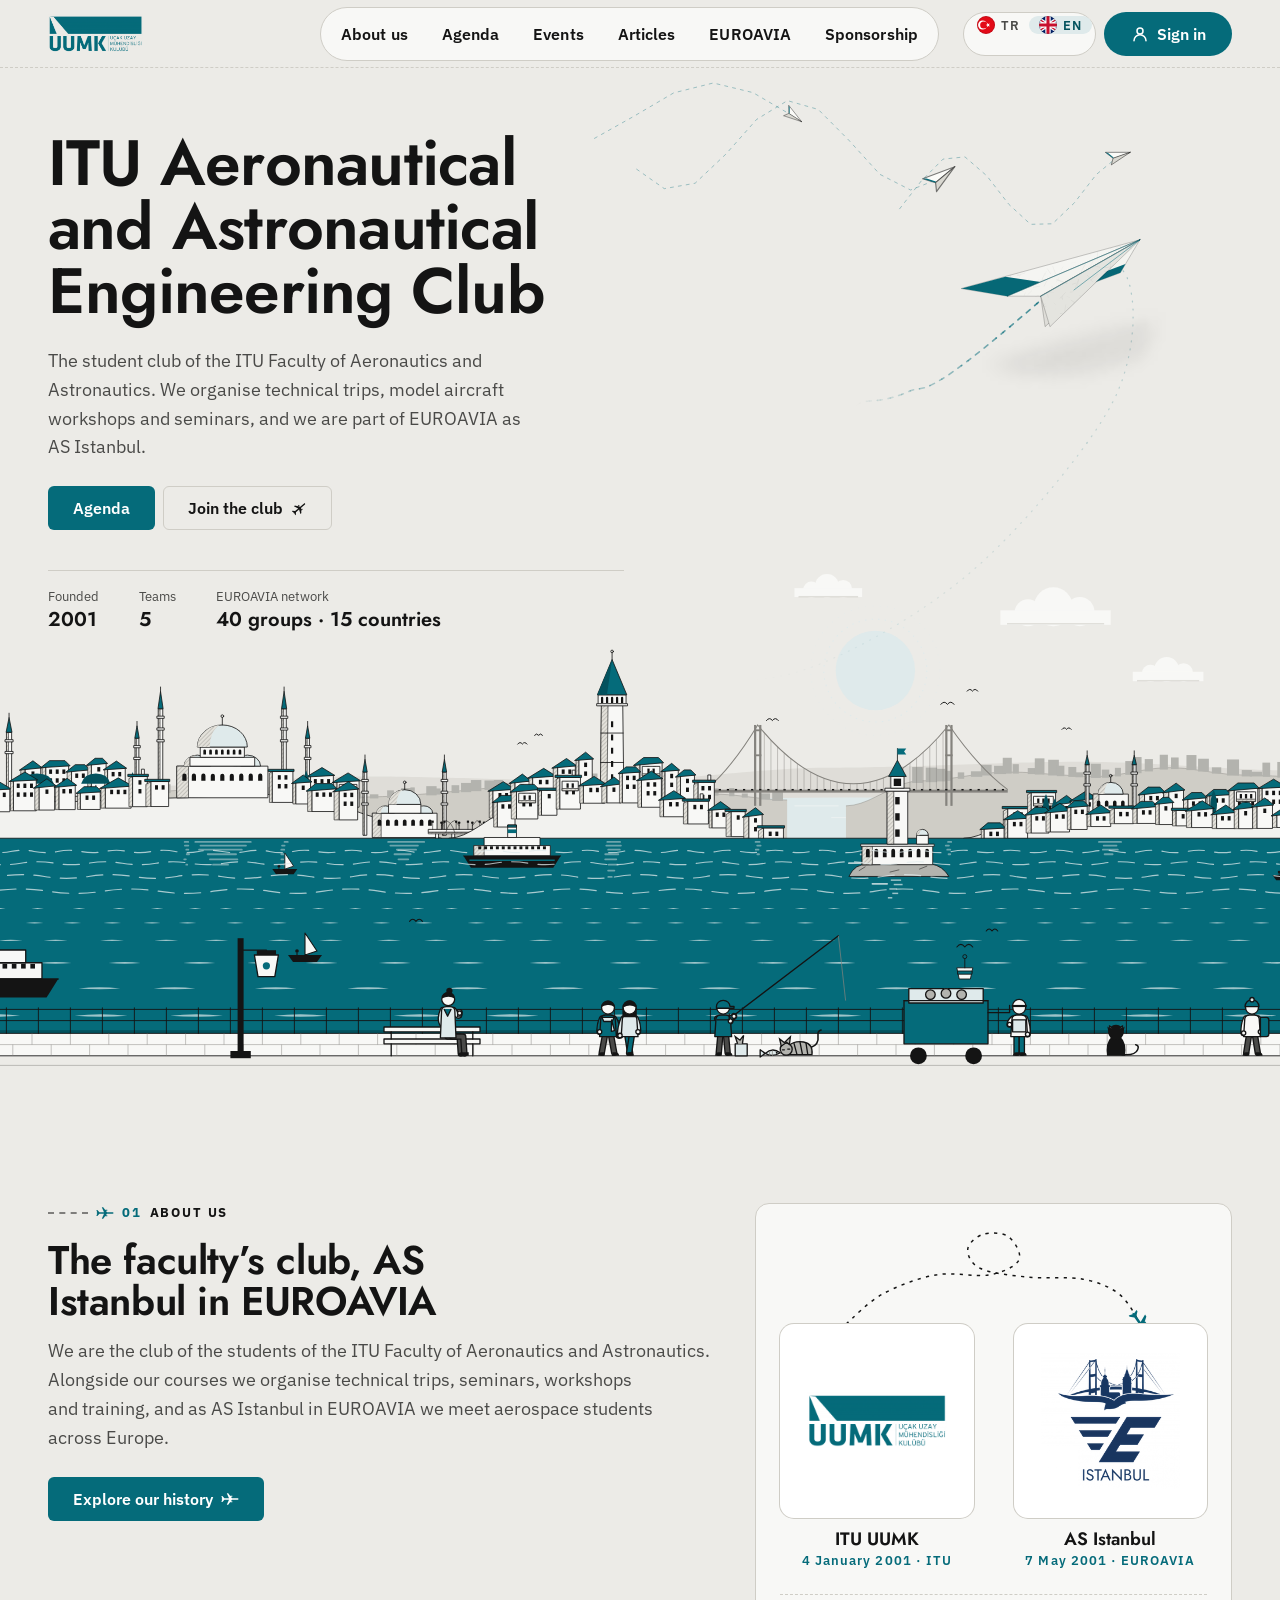
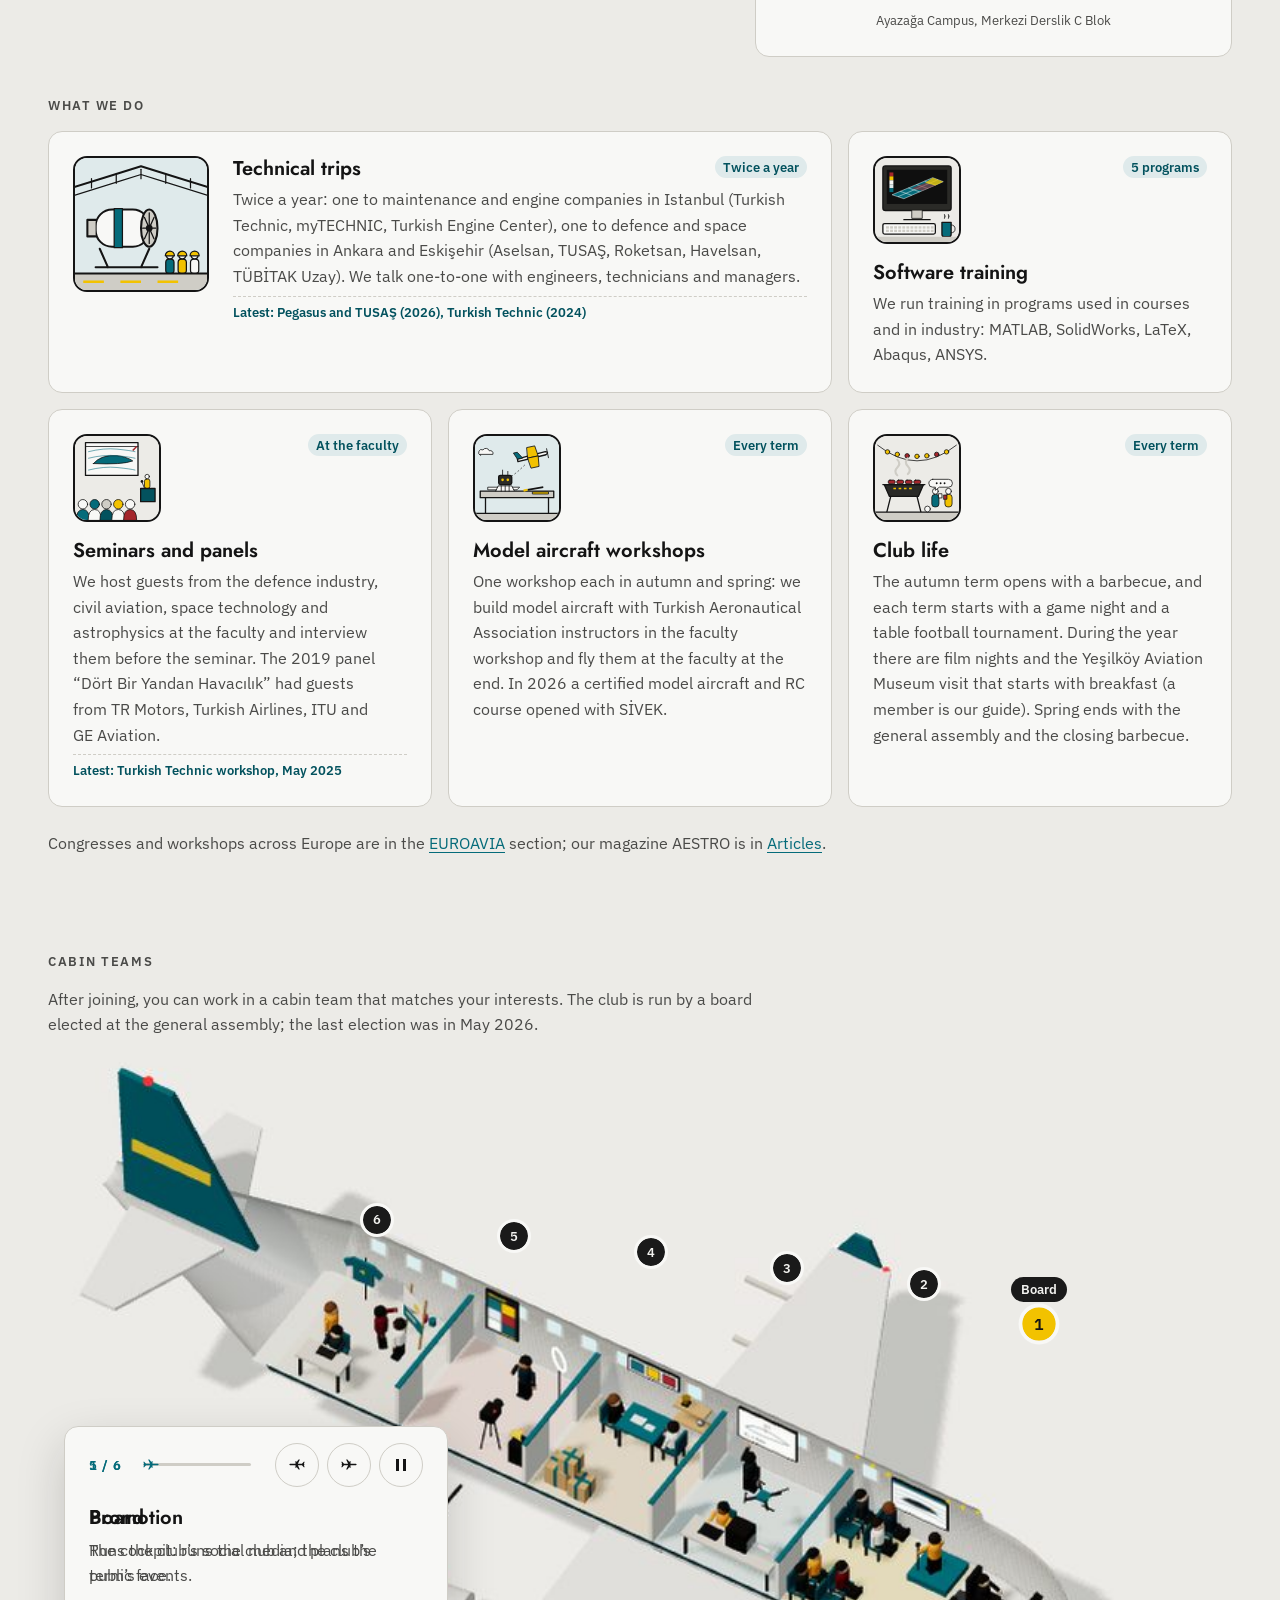
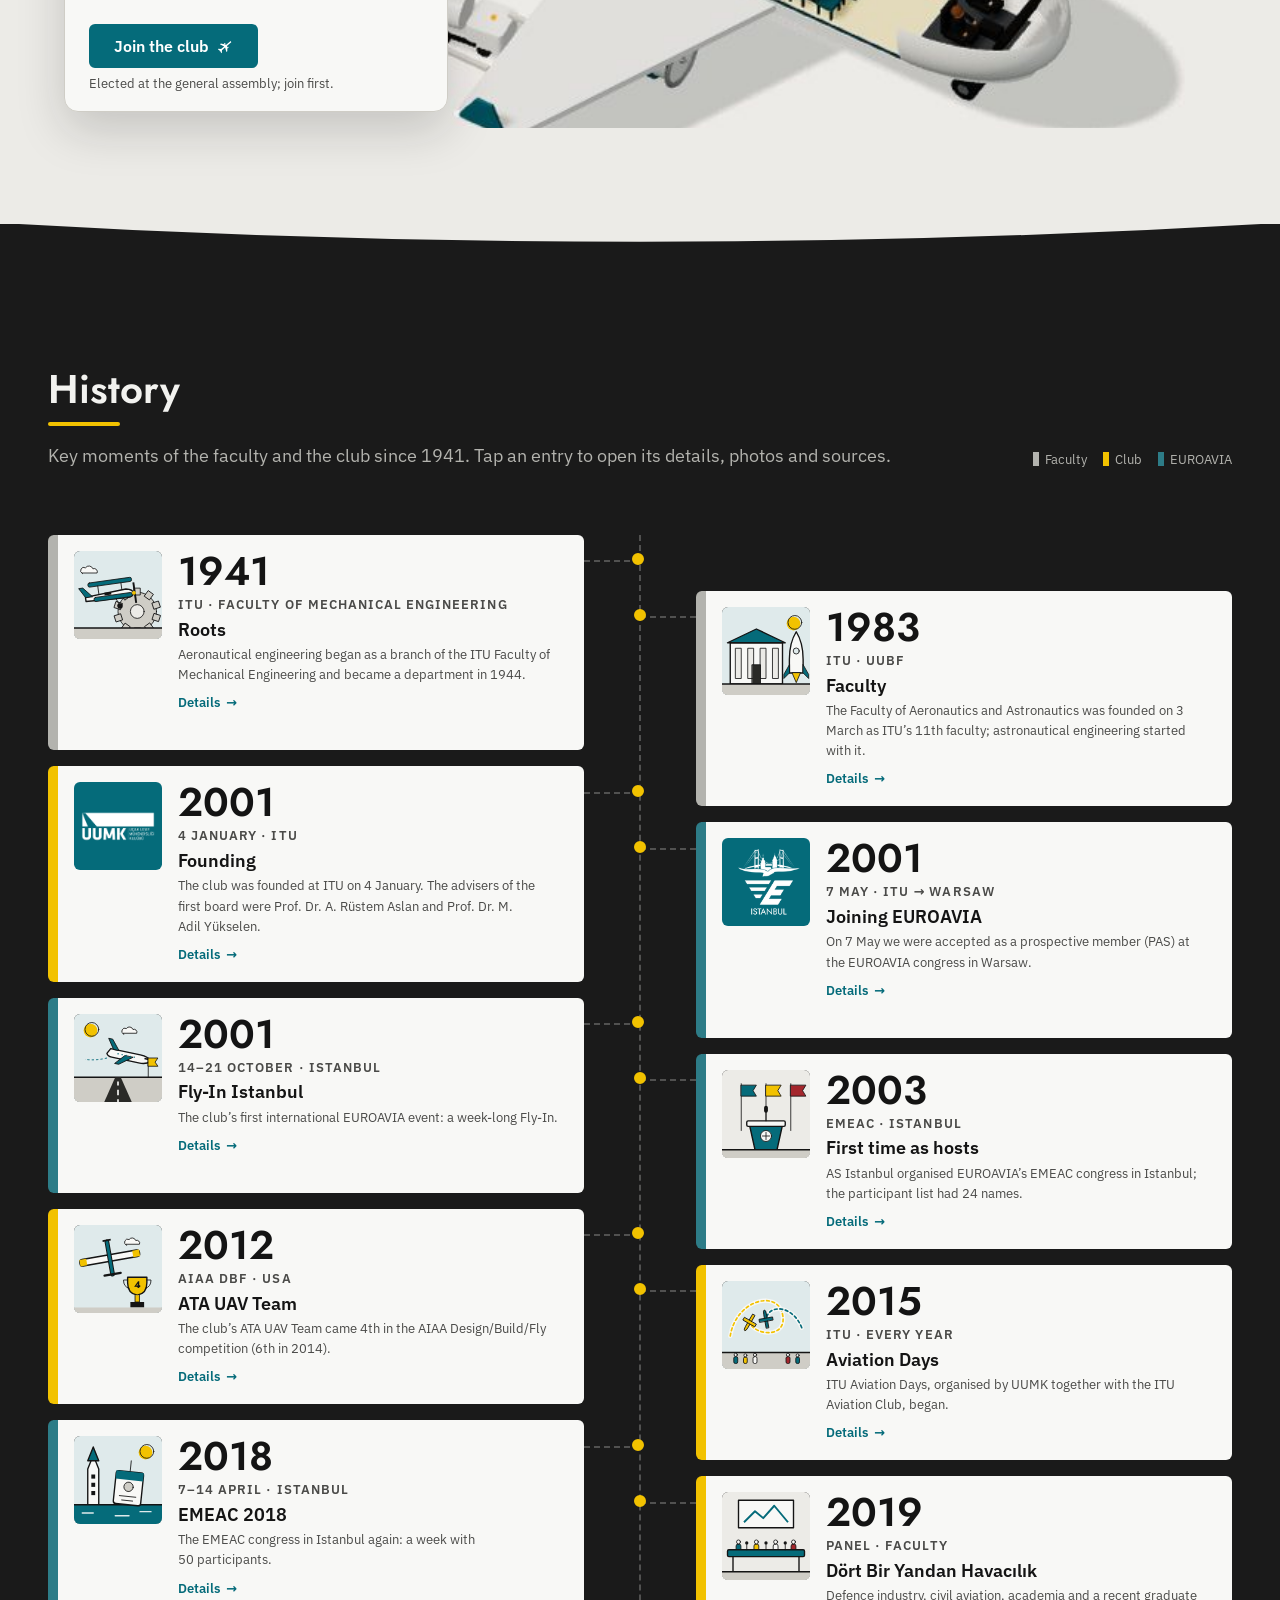
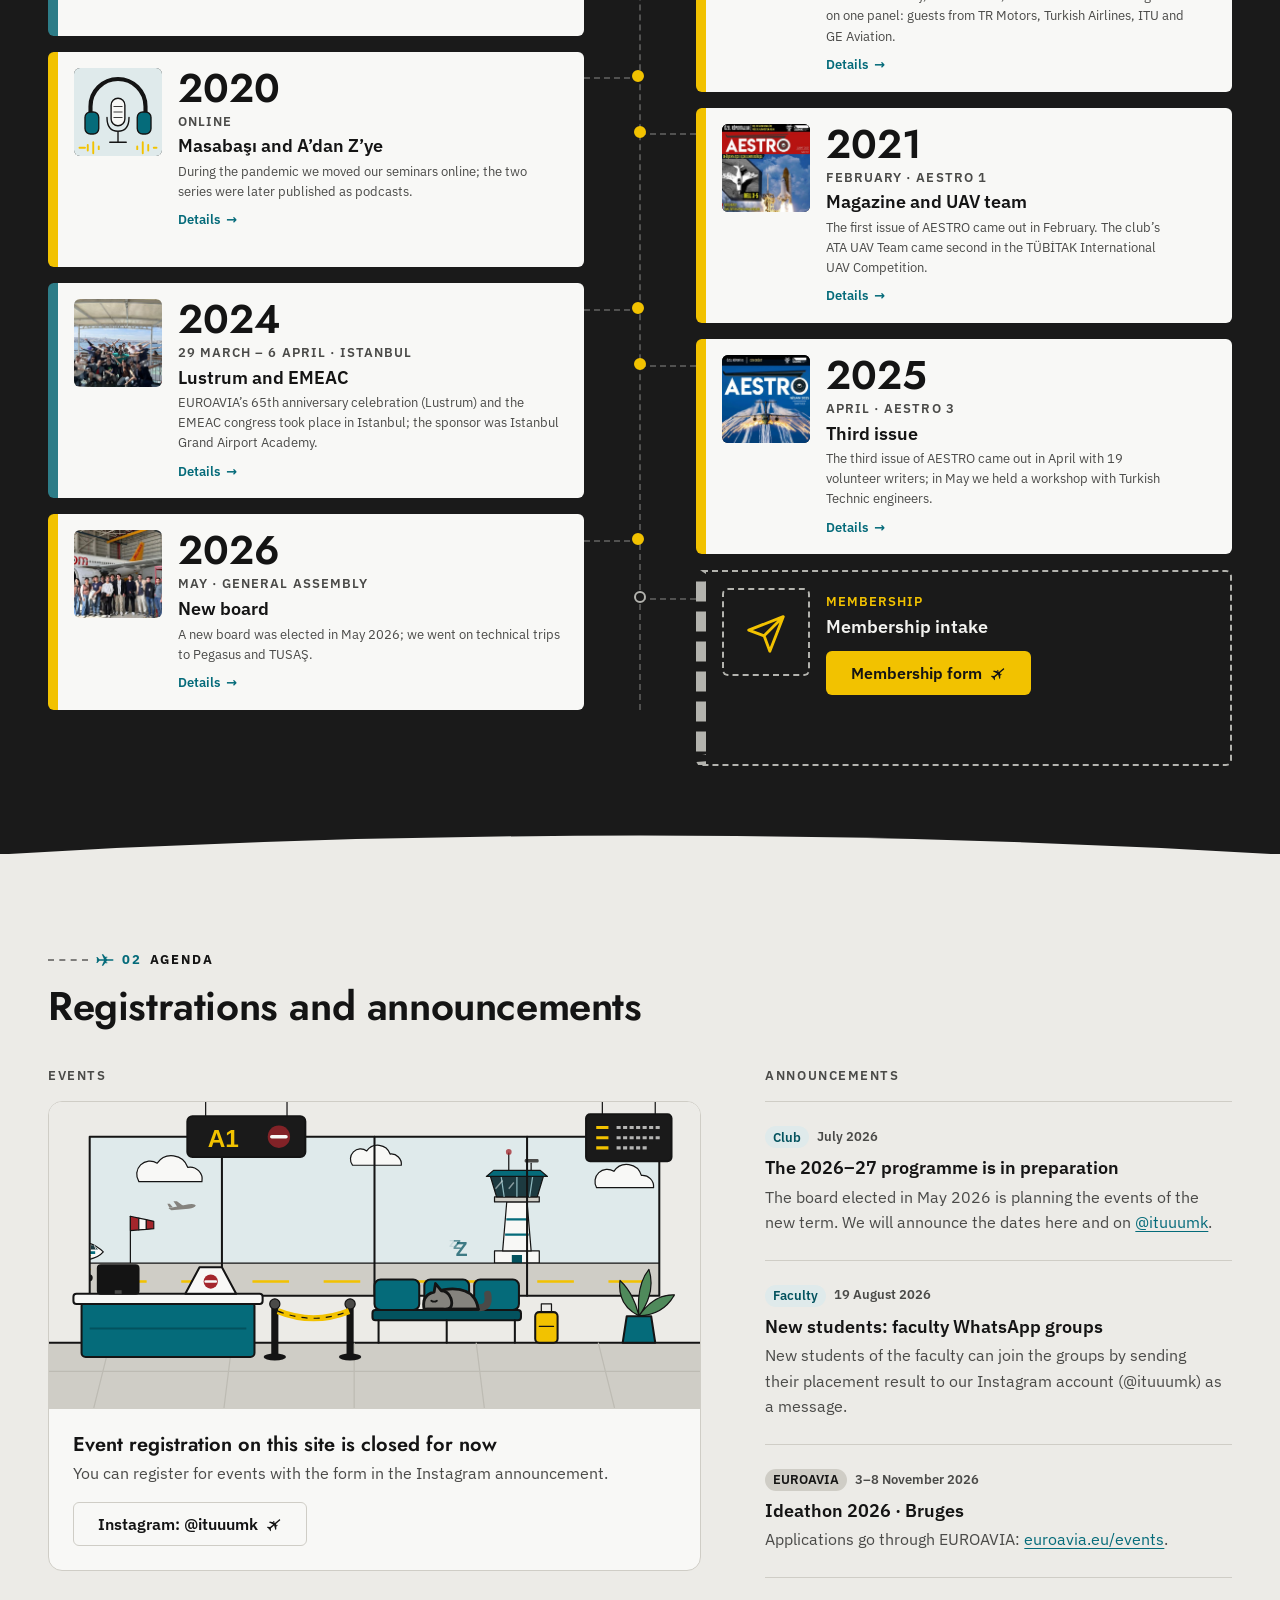
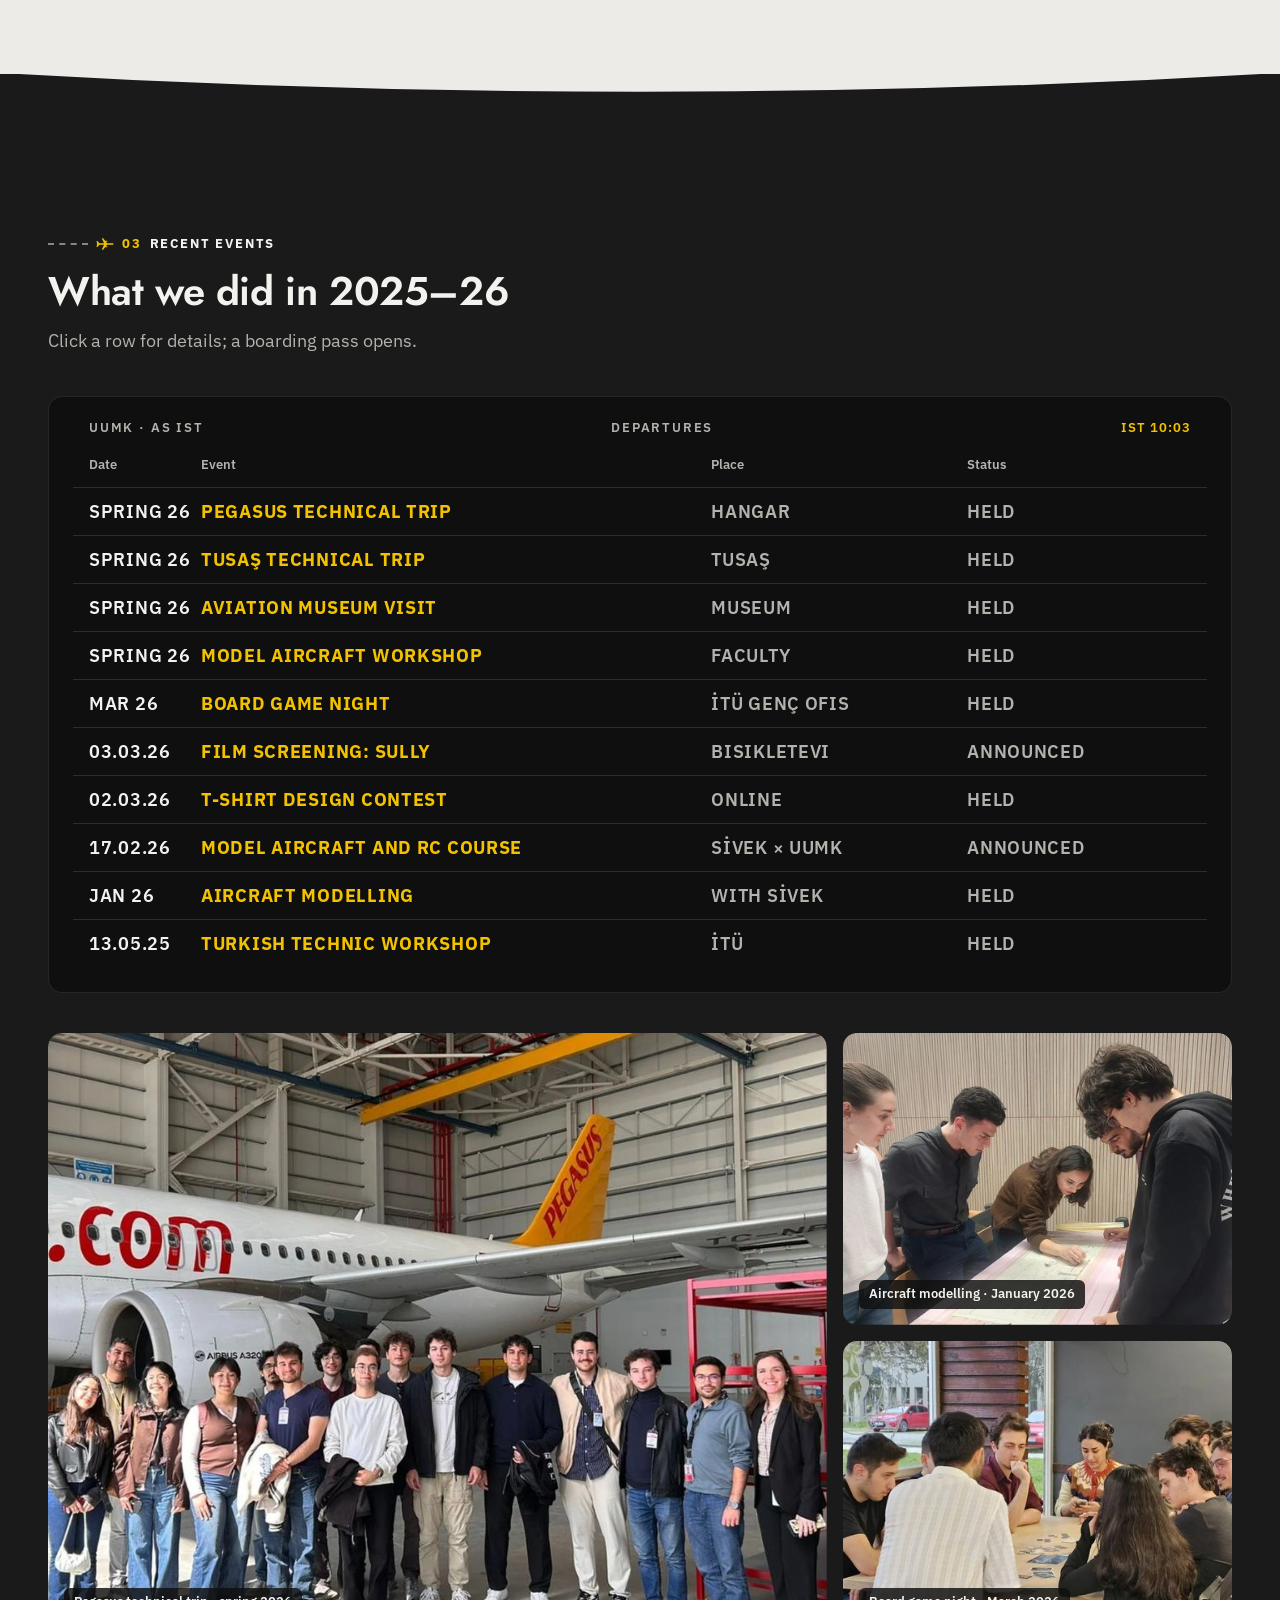
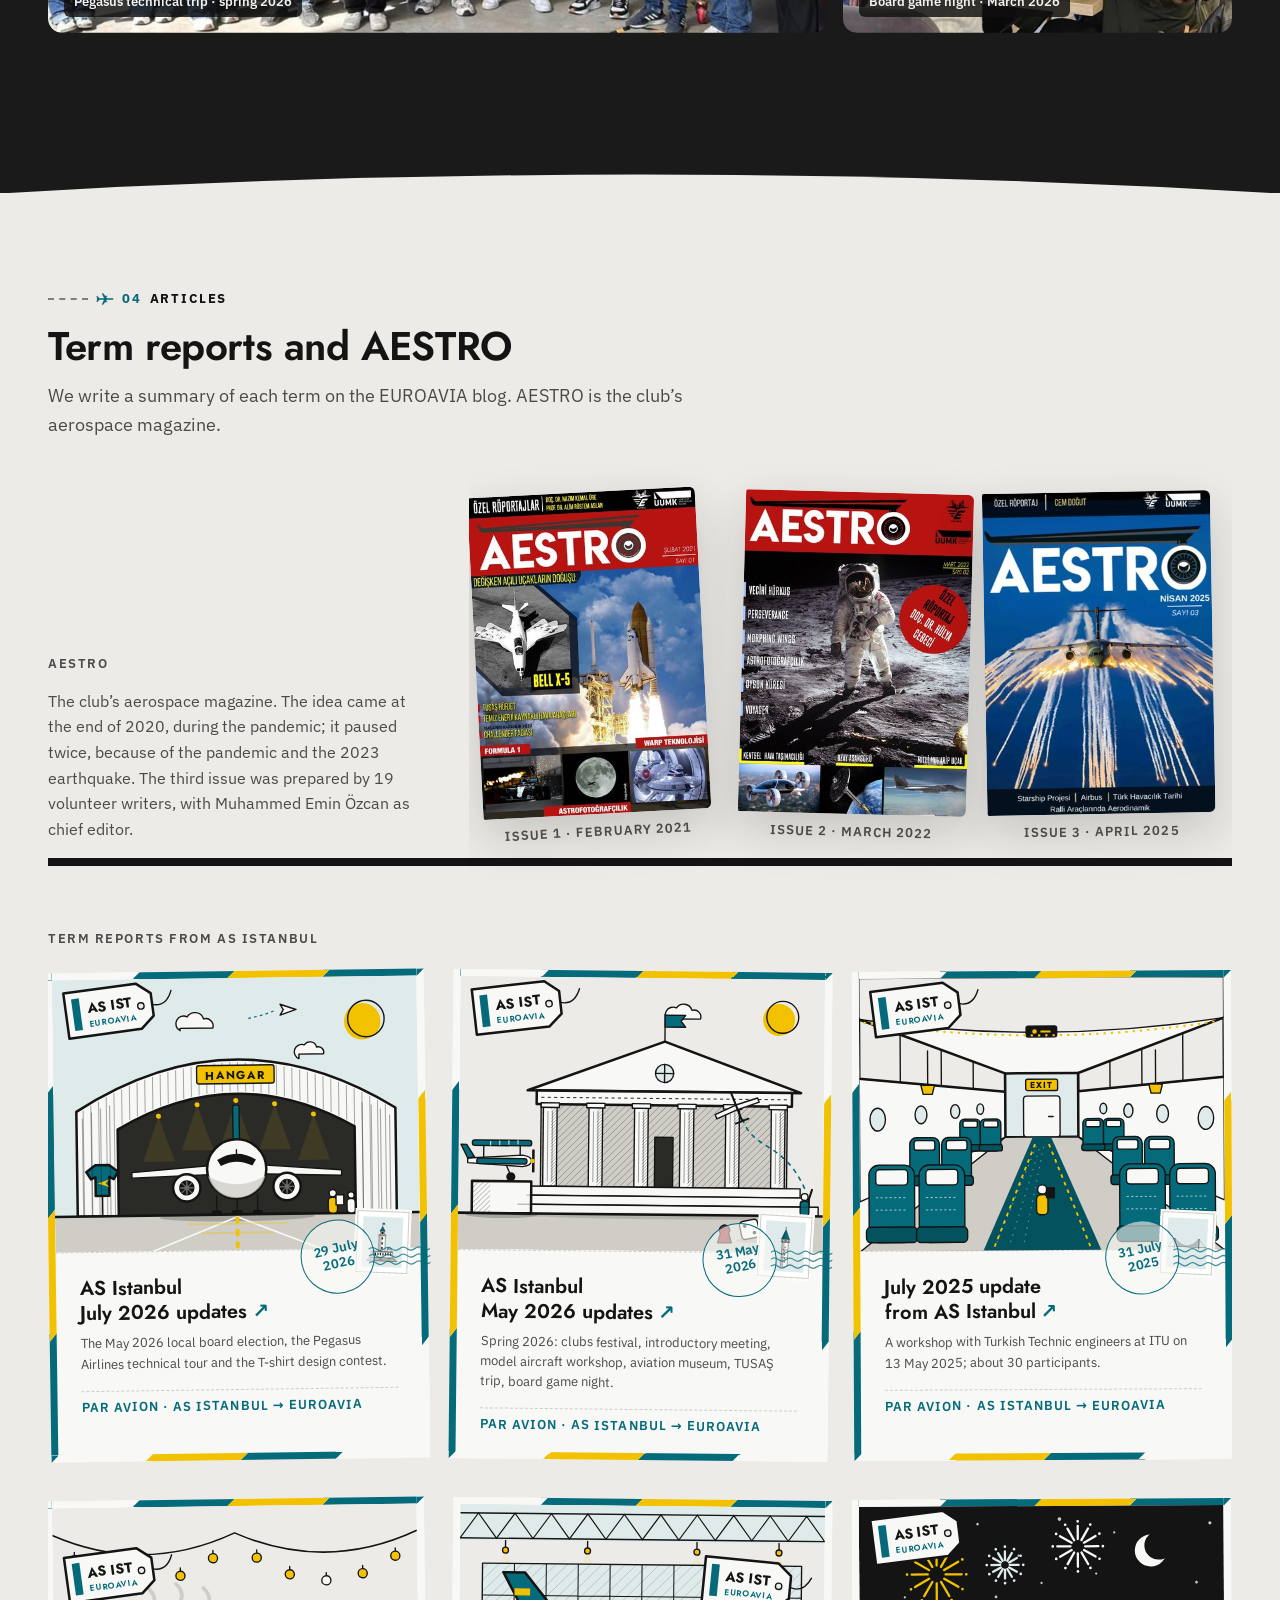
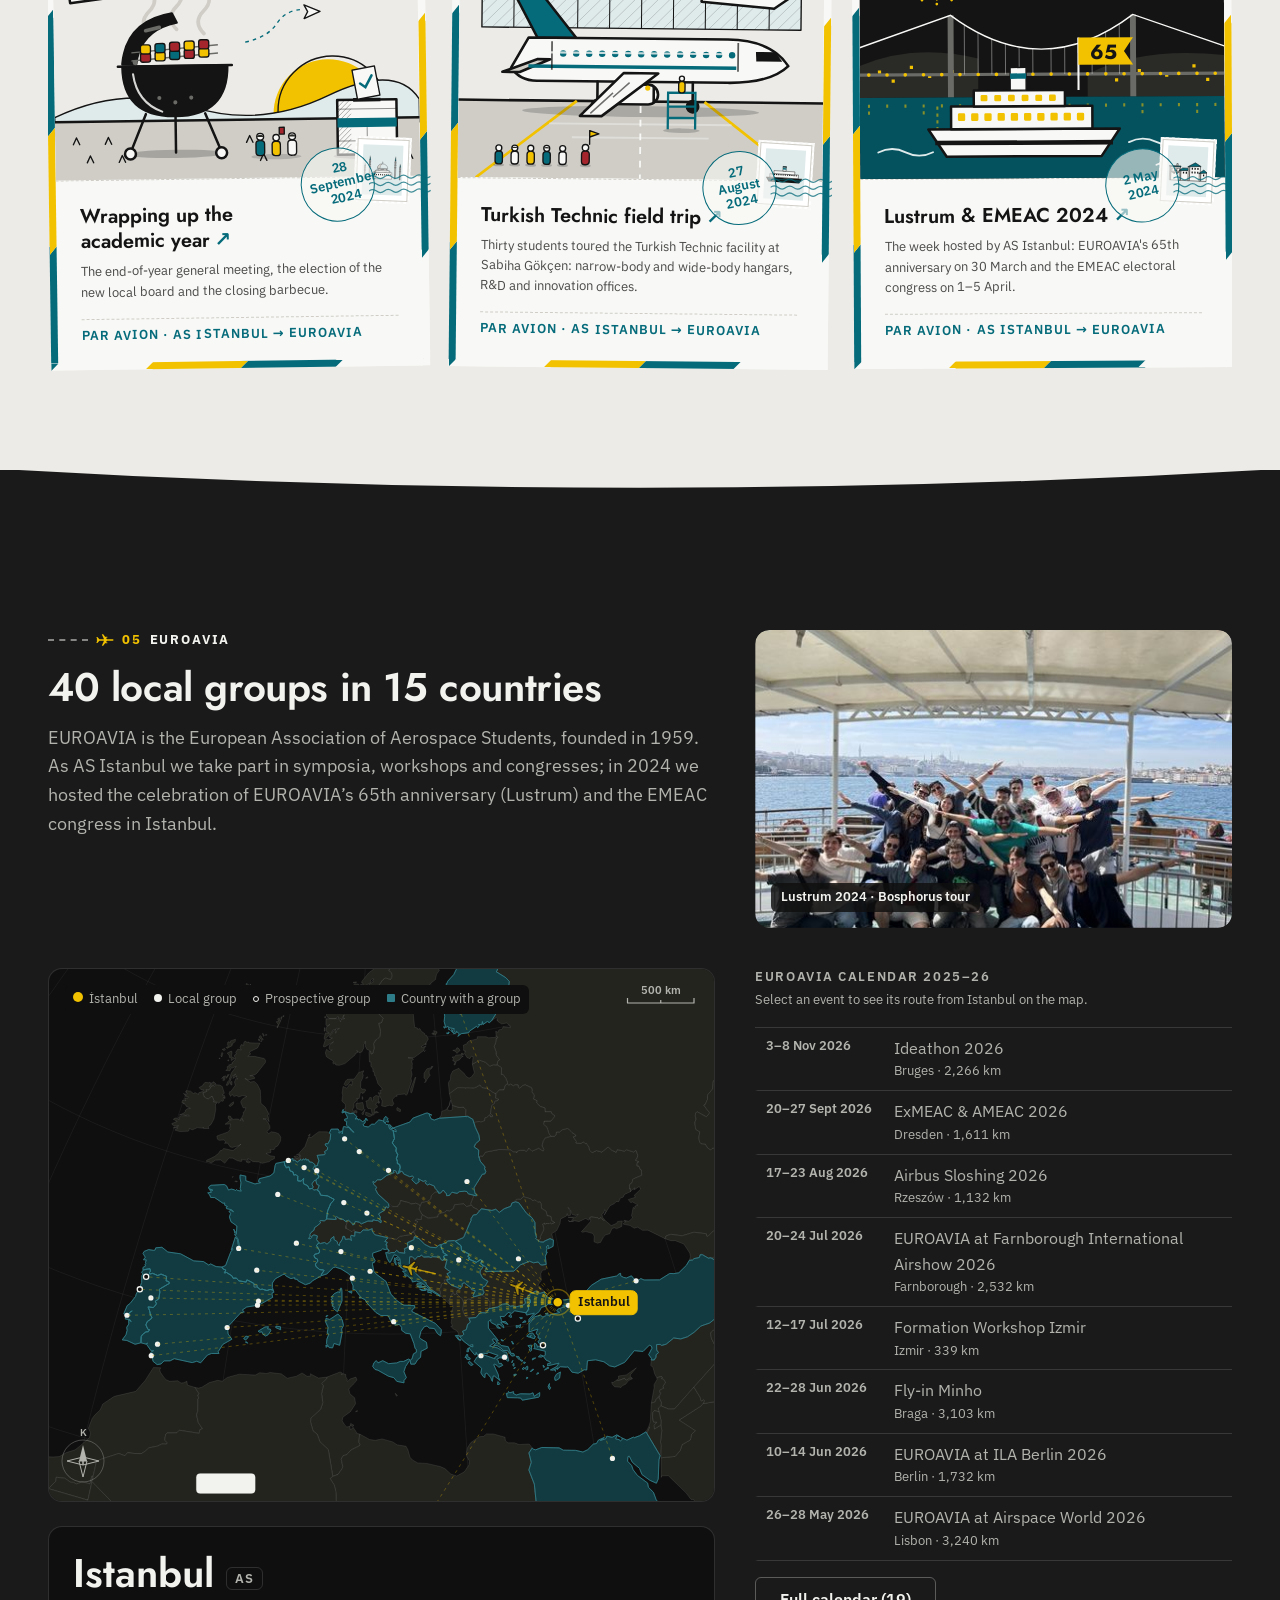
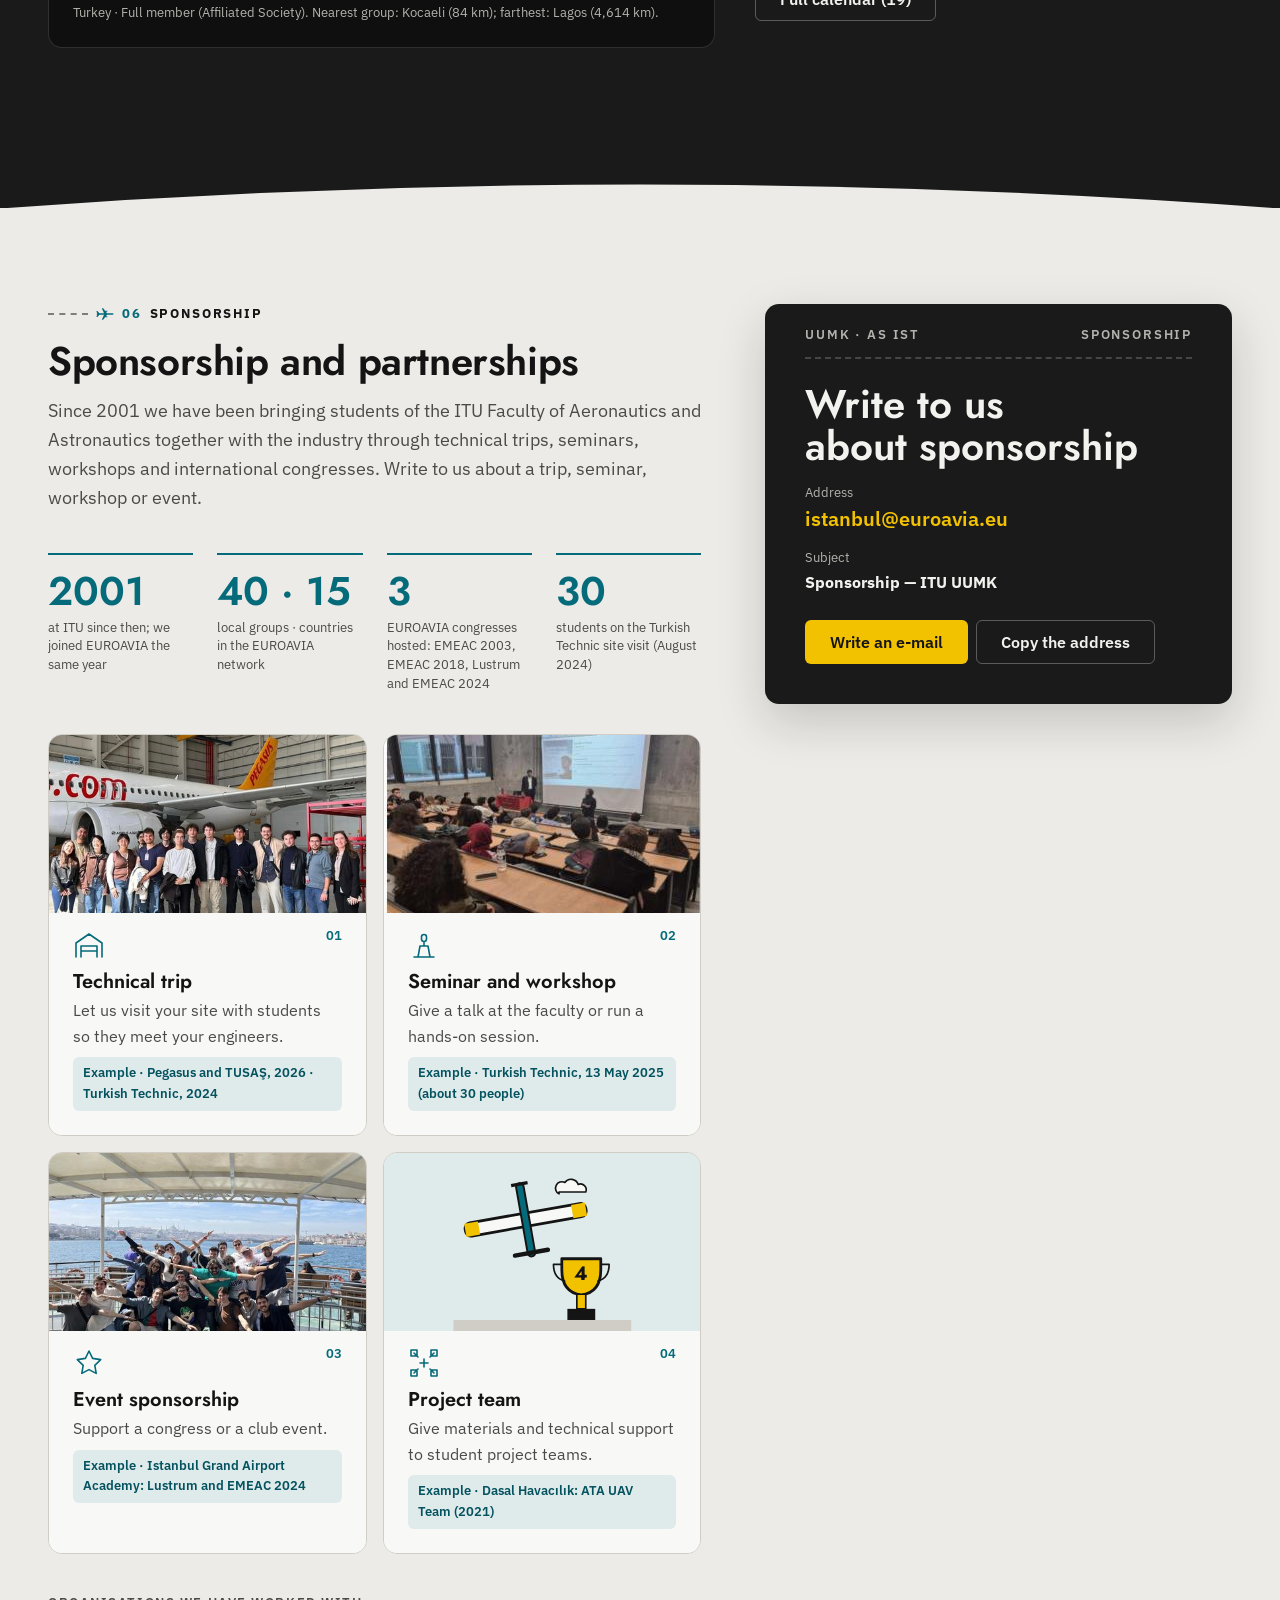
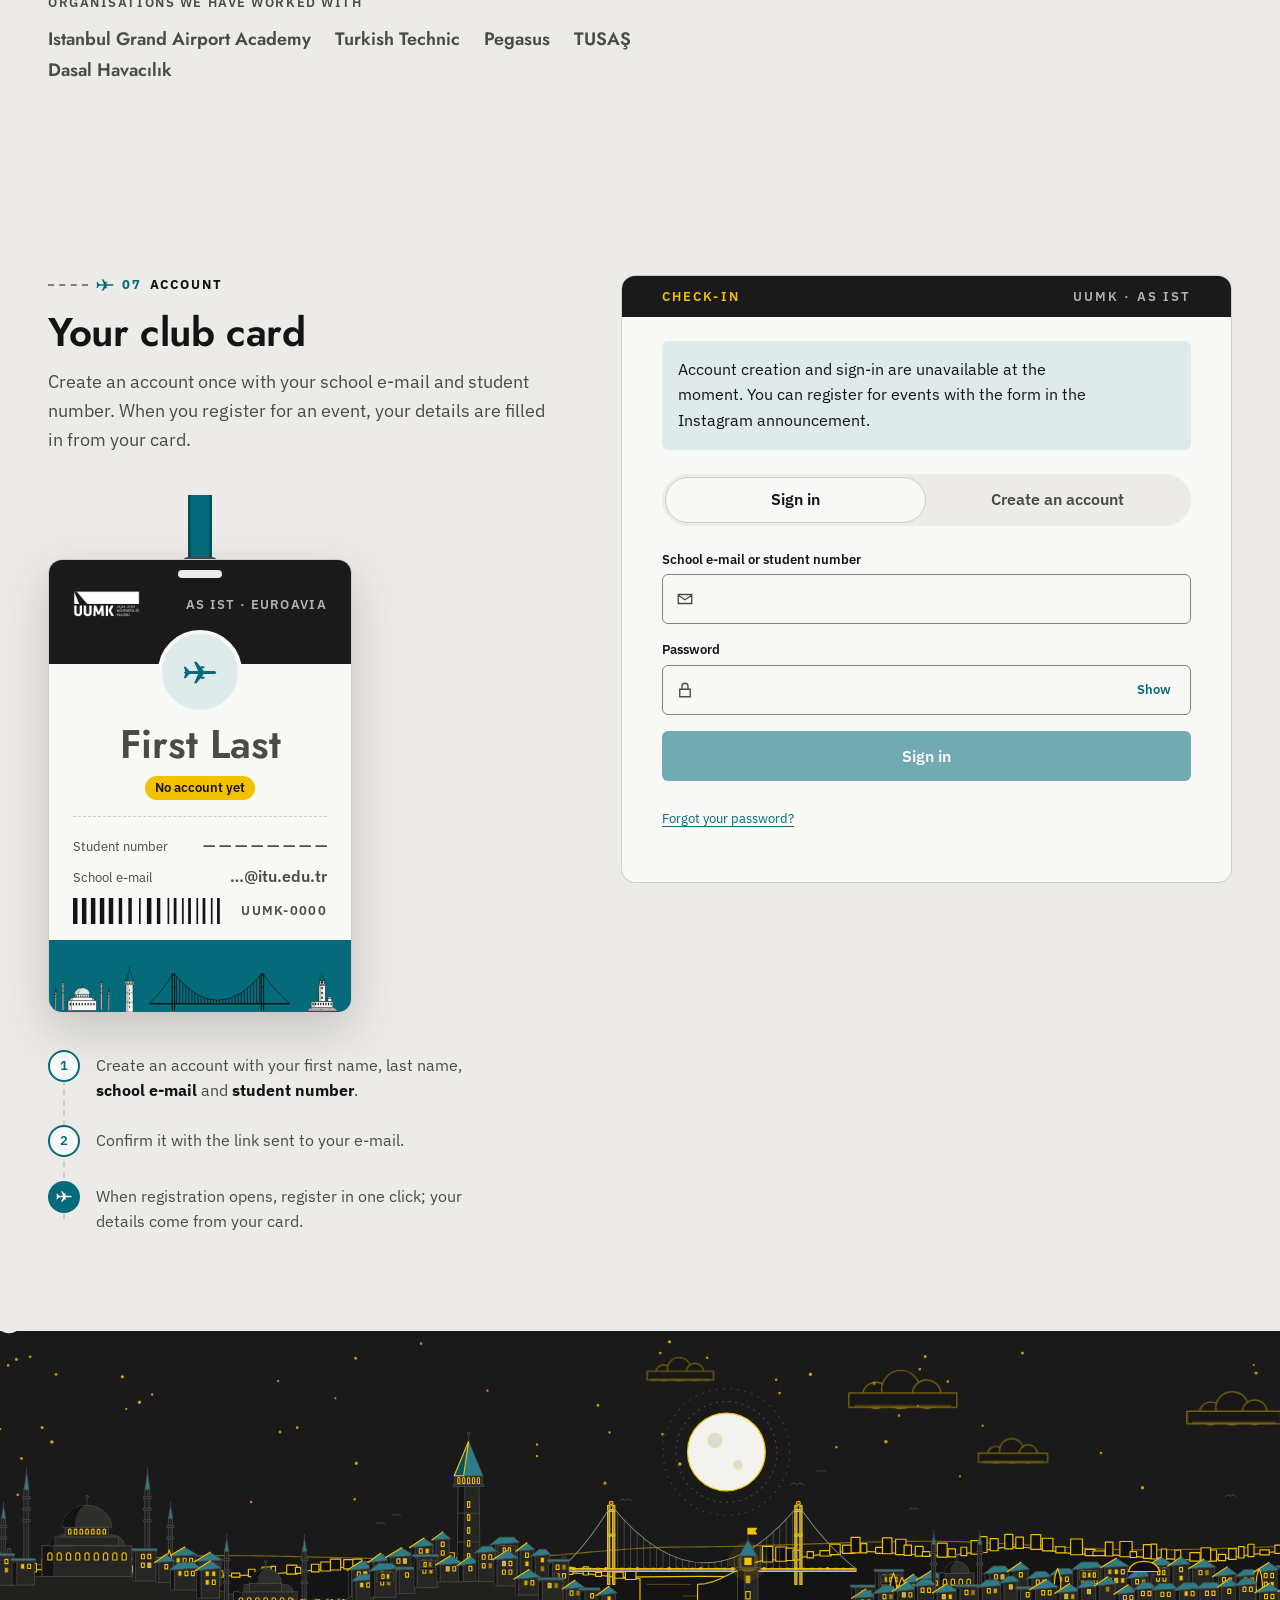
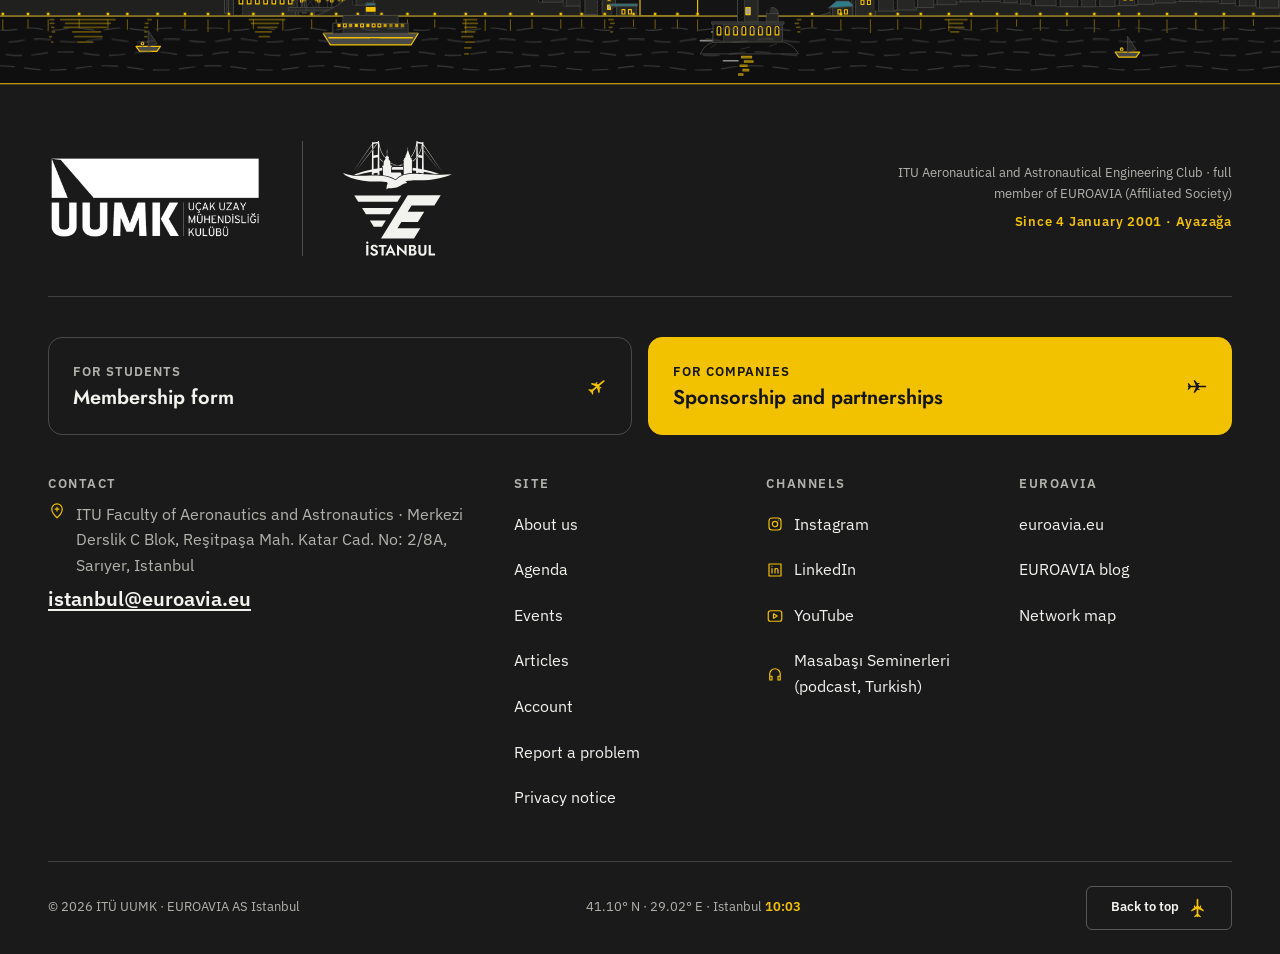
==== commit 5f5e08fd: "UUMK v13: GPU'suz tarayıcıda da canlı kabin sahnesi ve sol altta kart, oklar yerine minik uçak, takl" ====
--- a/index.html
+++ b/index.html
@@ -65,7 +65,7 @@
         <p class="giris__aciklama" data-i18n="giris">İTÜ Uçak ve Uzay Bilimleri Fakültesi öğrencilerinin kulübü. Teknik geziler, model uçak atölyeleri ve seminerler düzenliyoruz; EUROAVIA'da AS Istanbul adıyla yer alıyoruz.</p>
         <div class="giris__eylem">
           <a class="dugme dugme--birincil" href="#gundem" data-i18n="girisCta">Gündem</a>
-          <a class="dugme dugme--ikincil" href="https://forms.gle/NcRygayZjb2JumV77" target="_blank" rel="noopener" data-i18n="uyeOl">Üye ol ↗</a>
+          <a class="dugme dugme--ikincil dis" href="https://forms.gle/NcRygayZjb2JumV77" target="_blank" rel="noopener" data-i18n="uyeOl">Üye ol</a>
         </div>
         <dl class="giris__olgu">
           <div><dt data-i18n="olguKurulus">Kuruluş</dt><dd>2001</dd></div>
@@ -89,8 +89,8 @@
         <p class="biz__eylem"><a class="dugme dugme--birincil biz__git" id="tarihce-git" href="#tarihce"><span data-i18n="tarihceGit">Tarihçemizi keşfet</span><span class="biz__ucak" aria-hidden="true"></span></a></p>
       </div>
       <div class="kimlik">
+        <svg class="kimlik__yay" id="kimlik-yay" viewBox="0 0 400 94" aria-hidden="true" focusable="false"><defs><mask id="kimlik-iz"><path d="M62 90C67.7 85.3 82 69.7 96 62C110 54.3 129.3 47 146 44C162.7 41 183 46.3 196 44C209 41.7 221 36 224 30C227 24 219.7 12 214 8C208.3 4 196.3 4 190 6C183.7 8 176.3 14.7 176 20C175.7 25.3 178.7 33.7 188 38C197.3 42.3 216 44.3 232 46C248 47.7 269.7 45.3 284 48C298.3 50.7 309 55 318 62C327 69 334.7 85.3 338 90" fill="none" stroke="#fff" stroke-width="6" pathLength="1" stroke-dasharray="1" stroke-dashoffset="0"><animate attributeName="stroke-dashoffset" values="1;0" dur="2.6s" begin="indefinite" fill="freeze" calcMode="spline" keyTimes="0;1" keySplines="0.45 0 0.25 1"/></path></mask></defs><path id="kimlik-yol" d="M62 90C67.7 85.3 82 69.7 96 62C110 54.3 129.3 47 146 44C162.7 41 183 46.3 196 44C209 41.7 221 36 224 30C227 24 219.7 12 214 8C208.3 4 196.3 4 190 6C183.7 8 176.3 14.7 176 20C175.7 25.3 178.7 33.7 188 38C197.3 42.3 216 44.3 232 46C248 47.7 269.7 45.3 284 48C298.3 50.7 309 55 318 62C327 69 334.7 85.3 338 90" fill="none" mask="url(#kimlik-iz)"/><g class="kimlik__ucak"><animateMotion id="kimlik-ucus" dur="2.6s" begin="indefinite" fill="freeze" rotate="auto" calcMode="spline" keyTimes="0;1" keySplines="0.45 0 0.25 1"><mpath href="#kimlik-yol"/></animateMotion><path transform="translate(-13.5 -9) scale(1.5)" d="M17.6 6c0 .5-.6.8-1.4.8H11l-3.8 4.9H5.8L8 6.8H3.4L1.4 9H.4l.8-2.4L.4 6l.8-.6L.4 3h1l2 2.2H8L5.8.3h1.4L11 5.2h5.2c.8 0 1.4.3 1.4.8zM9.4 8.3h1.9v1H9.4zM9.4 2.7h1.9v1H9.4z"/></g></svg>
         <div class="kimlik__uc"><span class="kimlik__rozet"><img src="gorseller/logo-uumk-360.png" width="360" height="151" alt="İTÜ UUMK"></span><b data-i18n="ad2">İTÜ UUMK</b><span data-i18n="kimlikItu">4 Ocak 2001 · İTÜ</span></div>
-        <svg class="kimlik__yay" id="kimlik-yay" viewBox="0 0 160 70" aria-hidden="true" focusable="false"><path id="kimlik-yol" d="M8 62Q80-14 152 62" fill="none"/><path class="kimlik__ucak" d="M-9-6L9 0L-9 6L-5 0Z"><animateMotion dur="1.6s" begin="indefinite" fill="freeze" rotate="auto" calcMode="spline" keyTimes="0;1" keySplines="0.45 0 0.25 1"><mpath href="#kimlik-yol"/></animateMotion></path></svg>
         <div class="kimlik__uc"><span class="kimlik__rozet"><img src="gorseller/logo-as-istanbul-240.png" width="240" height="235" alt="EUROAVIA AS Istanbul"></span><b>AS Istanbul</b><span data-i18n="kimlikAg">7 Mayıs 2001 · EUROAVIA</span></div>
         <p class="kimlik__yer" data-i18n="kimlikYer">Ayazağa Kampüsü, Merkezi Derslik C Blok</p>
       </div>
@@ -118,15 +118,16 @@
         <picture><source media="(max-width: 760px)" srcset="gorseller/kabin-maket-m-800.jpg" width="800" height="602"><img class="maket__poster" src="gorseller/kabin-maket-1200.jpg" srcset="gorseller/kabin-maket-800.jpg 800w, gorseller/kabin-maket-1200.jpg 1200w, gorseller/kabin-maket-1800.jpg 1800w" sizes="(max-width: 1240px) 100vw, 1184px" width="1200" height="675" alt="" loading="lazy"></picture>
         <canvas class="maket__tuval" id="maket-tuval" aria-hidden="true"></canvas>
         <ol class="maket__imler">
-          <li data-konum="83.72 38.77 82.69 65.02"><button class="maket__im" type="button" aria-controls="kabin-0" aria-pressed="true"><span class="maket__no" aria-hidden="true">1</span><span class="maket__ad" data-i18n="kokpit">Yönetim kurulu</span></button></li>
-          <li data-konum="73.78 33.33 74.05 56.72"><button class="maket__im" type="button" aria-controls="kabin-1" aria-pressed="false"><span class="maket__no" aria-hidden="true">2</span><span class="maket__ad" data-i18n="e1">Etkinlik</span></button></li>
-          <li data-konum="62.12 31.61 62.82 50.58"><button class="maket__im" type="button" aria-controls="kabin-2" aria-pressed="false"><span class="maket__no" aria-hidden="true">3</span><span class="maket__ad" data-i18n="e2">Ar-Ge</span></button></li>
-          <li data-konum="50.46 29.89 51.62 44.40"><button class="maket__im" type="button" aria-controls="kabin-3" aria-pressed="false"><span class="maket__no" aria-hidden="true">4</span><span class="maket__ad" data-i18n="e3">Sponsorluk</span></button></li>
-          <li data-konum="38.78 28.17 40.41 38.26"><button class="maket__im" type="button" aria-controls="kabin-4" aria-pressed="false"><span class="maket__no" aria-hidden="true">5</span><span class="maket__ad" data-i18n="e4">Tanıtım</span></button></li>
-          <li data-konum="27.12 26.44 29.21 32.12"><button class="maket__im" type="button" aria-controls="kabin-5" aria-pressed="false"><span class="maket__no" aria-hidden="true">6</span><span class="maket__ad" data-i18n="e5">Tasarım</span></button></li>
+          <li data-konum="83.71 39.38 81.23 67.34"><button class="maket__im" type="button" aria-controls="kabin-0" aria-pressed="true"><span class="maket__no" aria-hidden="true">1</span><span class="maket__ad" data-i18n="kokpit">Yönetim kurulu</span></button></li>
+          <li data-konum="73.98 33.38 73.10 58.84"><button class="maket__im" type="button" aria-controls="kabin-1" aria-pressed="false"><span class="maket__no" aria-hidden="true">2</span><span class="maket__ad" data-i18n="e1">Etkinlik</span></button></li>
+          <li data-konum="62.43 30.96 62.41 52.32"><button class="maket__im" type="button" aria-controls="kabin-2" aria-pressed="false"><span class="maket__no" aria-hidden="true">3</span><span class="maket__ad" data-i18n="e2">Ar-Ge</span></button></li>
+          <li data-konum="50.89 28.56 51.72 45.77"><button class="maket__im" type="button" aria-controls="kabin-3" aria-pressed="false"><span class="maket__no" aria-hidden="true">4</span><span class="maket__ad" data-i18n="e3">Sponsorluk</span></button></li>
+          <li data-konum="39.35 26.14 41.03 39.25"><button class="maket__im" type="button" aria-controls="kabin-4" aria-pressed="false"><span class="maket__no" aria-hidden="true">5</span><span class="maket__ad" data-i18n="e4">Tanıtım</span></button></li>
+          <li data-konum="27.80 23.72 30.36 32.73"><button class="maket__im" type="button" aria-controls="kabin-5" aria-pressed="false"><span class="maket__no" aria-hidden="true">6</span><span class="maket__ad" data-i18n="e5">Tasarım</span></button></li>
         </ol>
         </div>
         <div class="kabin" id="kabin" aria-live="polite">
+          <div class="kabin__ust"><span class="kabin__sure" aria-hidden="true"><span></span></span><p class="kabin__gez"><button class="kabin__ok" type="button" data-kabin="-1" aria-label="Önceki ekip" data-i18n-aria="kabinOnceki"><span class="ucak-im ucak-im--geri" aria-hidden="true"></span></button><button class="kabin__ok" type="button" data-kabin="1" aria-label="Sonraki ekip" data-i18n-aria="kabinSonraki"><span class="ucak-im" aria-hidden="true"></span></button><button class="kabin__ok kabin__tur" type="button" aria-pressed="false" aria-label="Otomatik geçişi durdur" data-i18n-aria="kabinTur"></button></p></div>
           <ol class="kabin__kartlar">
           <li class="kabin__kart" id="kabin-0" data-secili><p class="kabin__sira" aria-hidden="true">1 / 6</p><h4 data-i18n="kokpit">Yönetim kurulu</h4><p data-i18n="kokpitP">Kokpit: kulübü yürütür ve dönemin etkinliklerini planlar.</p></li>
           <li class="kabin__kart" id="kabin-1"><p class="kabin__sira" aria-hidden="true">2 / 6</p><h4 data-i18n="e1">Etkinlik</h4><p data-i18n="e1p">Seminer, panel, atölye ve teknik gezileri, açılış mangalı ve film gecesi gibi buluşmaları hazırlar.</p></li>
@@ -135,9 +136,8 @@
           <li class="kabin__kart" id="kabin-4"><p class="kabin__sira" aria-hidden="true">5 / 6</p><h4 data-i18n="e4">Tanıtım</h4><p data-i18n="e4p">Kulübün sosyal medyasını yürütür; kulübün dışa açılan yüzüdür.</p></li>
           <li class="kabin__kart" id="kabin-5"><p class="kabin__sira" aria-hidden="true">6 / 6</p><h4 data-i18n="e5">Tasarım</h4><p data-i18n="e5p">Afişleri, kulübe özel ürünleri ve paylaşım görsellerini tasarlar.</p></li>
           </ol>
-          <a class="dugme dugme--birincil kabin__basvur" href="https://forms.gle/NcRygayZjb2JumV77" target="_blank" rel="noopener">Üye ol ↗</a>
-          <p class="kabin__not">Yönetim kurulu genel kurulda seçilir; önce üye ol.</p>
-          <p class="kabin__gez"><button class="kabin__ok" type="button" data-kabin="-1" aria-label="Önceki ekip" data-i18n-aria="kabinOnceki">←</button><span class="kabin__sure" aria-hidden="true"><span></span></span><button class="kabin__ok" type="button" data-kabin="1" aria-label="Sonraki ekip" data-i18n-aria="kabinSonraki">→</button><button class="kabin__ok kabin__tur" type="button" aria-pressed="false" aria-label="Otomatik geçişi durdur" data-i18n-aria="kabinTur"></button></p>
+          <a class="dugme dugme--birincil kabin__basvur dis" href="https://forms.gle/NcRygayZjb2JumV77" target="_blank" rel="noopener">Üye ol</a>
+          <p class="kabin__not">Genel kurulda seçilir; önce üye ol.</p>
         </div>
       </div>
     </section>
@@ -168,7 +168,7 @@
         <li class="serit serit--kulup rota__nokta" id="tarih-2025"><span class="serit__resim serit__resim--kapak" aria-hidden="true"><img src="gorseller/aestro/sayi-3-360.jpg" width="360" height="521" alt="" loading="lazy"></span><time>2025</time><p class="serit__kod" data-i18n="r2025k">Nisan · AESTRO 3</p><h4><a class="serit__ac" href="#tarih-2025" data-i18n="r2025b">Üçüncü sayı</a></h4><p data-i18n="r2025">AESTRO'nun üçüncü sayısı Nisan'da 19 gönüllü yazarla çıktı; Mayıs'ta Turkish Technic mühendisleriyle atölye yaptık.</p><span class="serit__devam" aria-hidden="true" data-i18n="seritDevam">Ayrıntılar</span></li>
         <li class="serit serit--kulup rota__nokta" id="tarih-2026"><span class="serit__resim serit__resim--foto" aria-hidden="true"><img src="gorseller/foto/pegasus-2026-480.jpg" width="480" height="360" alt="" loading="lazy"></span><time>2026</time><p class="serit__kod" data-i18n="r2026k">Mayıs · Genel kurul</p><h4><a class="serit__ac" href="#tarih-2026" data-i18n="r2026b">Yeni yönetim</a></h4><p data-i18n="r2026">Mayıs 2026'da yeni yönetim kurulu seçildi; Pegasus ve TUSAŞ teknik gezileri yapıldı.</p><span class="serit__devam" aria-hidden="true" data-i18n="seritDevam">Ayrıntılar</span></li>
         <!-- /tarihce:seritler -->
-        <li class="serit serit--sirada"><span class="serit__resim" aria-hidden="true"><svg viewBox="0 0 24 24" focusable="false"><path pathLength="1" d="M3 11l18-7-7 18-3-8zM11 14l10-10"/></svg></span><p class="serit__kod" data-i18n="t12k">Üyelik</p><h4 data-i18n="t12b">Üye alımı</h4><p><a class="dugme dugme--birincil" href="https://forms.gle/NcRygayZjb2JumV77" target="_blank" rel="noopener" data-i18n="uyeForm">Üye alım formu ↗</a></p></li>
+        <li class="serit serit--sirada"><span class="serit__resim" aria-hidden="true"><svg viewBox="0 0 24 24" focusable="false"><path pathLength="1" d="M3 11l18-7-7 18-3-8zM11 14l10-10"/></svg></span><p class="serit__kod" data-i18n="t12k">Üyelik</p><h4 data-i18n="t12b">Üye alımı</h4><p><a class="dugme dugme--birincil dis" href="https://forms.gle/NcRygayZjb2JumV77" target="_blank" rel="noopener" data-i18n="uyeForm">Üye alım formu</a></p></li>
       </ol>
     </div>
     <div class="ufuk ufuk--alt" aria-hidden="true"><svg viewBox="0 0 1440 120" preserveAspectRatio="none"><path d="M0 120H1440V120Q720 0 0 120Z"/></svg></div>
@@ -556,8 +556,8 @@
       </div>
     </div>
     <div class="alt__kartlar">
-      <a class="alt__kart" href="https://forms.gle/NcRygayZjb2JumV77" target="_blank" rel="noopener"><small data-i18n="altKart1u">Öğrenciler için</small><b data-i18n="altKart1">Üye alım formu</b><span aria-hidden="true">↗</span></a>
-      <a class="alt__kart alt__kart--sari" href="#sponsor"><small data-i18n="altKart2u">Şirketler için</small><b data-i18n="altKart2">Sponsorluk ve iş birliği</b><span aria-hidden="true">→</span></a>
+      <a class="alt__kart" href="https://forms.gle/NcRygayZjb2JumV77" target="_blank" rel="noopener"><small data-i18n="altKart1u">Öğrenciler için</small><b data-i18n="altKart1">Üye alım formu</b><span class="ucak-im ucak-im--dis" aria-hidden="true"></span></a>
+      <a class="alt__kart alt__kart--sari" href="#sponsor"><small data-i18n="altKart2u">Şirketler için</small><b data-i18n="altKart2">Sponsorluk ve iş birliği</b><span class="ucak-im" aria-hidden="true"></span></a>
     </div>
     <div class="alt__ic">
       <div>
@@ -598,7 +598,7 @@
     <div class="alt__dip">
       <p>© 2026 İTÜ UUMK · EUROAVIA AS Istanbul</p>
       <p class="alt__konum"><span data-i18n="altKonum">41,10° K · 29,02° D · İstanbul</span> <span class="alt__saat" id="alt-saat">--:--</span></p>
-      <a class="alt__yukari" href="#giris"><span data-i18n="basaDon">Başa dön</span><span class="alt__yukari-ok" aria-hidden="true">↑</span></a>
+      <a class="alt__yukari" href="#giris"><span data-i18n="basaDon">Başa dön</span><span class="alt__yukari-ok ucak-im ucak-im--yukari" aria-hidden="true"></span></a>
     </div>
   </div>
 </footer>
@@ -659,6 +659,6 @@
       <button class="bilet__kapat ayrinti__isik-kapat" type="button" aria-label="Fotoğrafı kapat" data-i18n-aria="fotoKapat">×</button></figure>
   </article>
 </dialog>
-<template id="bos-sablon"><li class="etkinlik bos"><img class="bos__resim" src="gorseller/kapi.svg" width="640" height="300" alt=""><div><p class="bos__baslik"></p><p class="bos__metin"></p><a class="dugme dugme--ikincil" href="https://www.instagram.com/ituuumk/" target="_blank" rel="noopener"></a></div></li></template>
+<template id="bos-sablon"><li class="etkinlik bos"><img class="bos__resim" src="gorseller/kapi.svg" width="640" height="300" alt=""><div><p class="bos__baslik"></p><p class="bos__metin"></p><a class="dugme dugme--ikincil dis" href="https://www.instagram.com/ituuumk/" target="_blank" rel="noopener"></a></div></li></template>
 </body>
 </html>
--- a/site.css
+++ b/site.css
@@ -40,9 +40,9 @@
   --gecis: 160ms ease;
   --kenar: clamp(1rem, 4vw, 3rem);
   --ust-h: 68px;
-  --ucak-b: url("data:image/svg+xml,%3Csvg xmlns='http://www.w3.org/2000/svg' viewBox='0 0 18 12' fill='%23fff'%3E%3Cpath d='M0 6 18 0 7 7.5z M7 7.5 18 0 9 12z'/%3E%3C/svg%3E");
+  --ucak-b: url("data:image/svg+xml,%3Csvg xmlns='http://www.w3.org/2000/svg' viewBox='0 0 18 12' fill='%23fff'%3E%3Cpath d='M17.6 6c0 .5-.6.8-1.4.8H11l-3.8 4.9H5.8L8 6.8H3.4L1.4 9H.4l.8-2.4L.4 6l.8-.6L.4 3h1l2 2.2H8L5.8.3h1.4L11 5.2h5.2c.8 0 1.4.3 1.4.8zM9.4 8.3h1.9v1H9.4zM9.4 2.7h1.9v1H9.4z'/%3E%3C/svg%3E");
   --kisi: url("data:image/svg+xml,%3Csvg xmlns='http://www.w3.org/2000/svg' viewBox='0 0 24 24' fill='none' stroke='%23000' stroke-width='2' stroke-linecap='round'%3E%3Ccircle cx='12' cy='8' r='4'/%3E%3Cpath d='M4 21a8 8 0 0 1 16 0'/%3E%3C/svg%3E");
-  --ucak: url("data:image/svg+xml,%3Csvg xmlns='http://www.w3.org/2000/svg' viewBox='0 0 18 12'%3E%3Cpath d='M0 6 18 0 7 7.5z M7 7.5 18 0 9 12z'/%3E%3C/svg%3E");
+  --ucak: url("data:image/svg+xml,%3Csvg xmlns='http://www.w3.org/2000/svg' viewBox='0 0 18 12'%3E%3Cpath d='M17.6 6c0 .5-.6.8-1.4.8H11l-3.8 4.9H5.8L8 6.8H3.4L1.4 9H.4l.8-2.4L.4 6l.8-.6L.4 3h1l2 2.2H8L5.8.3h1.4L11 5.2h5.2c.8 0 1.4.3 1.4.8zM9.4 8.3h1.9v1H9.4zM9.4 2.7h1.9v1H9.4z'/%3E%3C/svg%3E");
 }
 
 *, *::before, *::after { box-sizing: border-box; }
@@ -87,6 +87,11 @@
   .kabin__ok:hover { border-color: var(--murekkep); }
   .kart:hover .kart__govde::after { opacity: 1; }
 }
+.ucak-im, .dis::after { display: inline-block; flex: none; width: 1em; height: 1em; background: currentColor; transition: translate var(--sure) var(--egri); -webkit-mask: var(--ucak) center / contain no-repeat; mask: var(--ucak) center / contain no-repeat; }
+.dis::after { content: ''; margin-inline-start: 0.35em; vertical-align: -0.15em; }
+.dugme.dis::after { margin: 0; }
+.ucak-im--dis, .dis::after { rotate: -40deg; } .ucak-im--geri { rotate: 180deg; } .ucak-im--yukari { rotate: -90deg; }
+@media (hover: hover) { .dis:hover::after { translate: 3px -3px; } }
 .etiket { display: inline-flex; align-items: center; min-height: 22px; padding: 0 8px; border-radius: var(--r-3); background: var(--petrol-acik); color: var(--petrol-koyu); font: 600 var(--t-1)/1 var(--f-govde); }
 .etiket--ag { background: var(--cizgi); color: var(--murekkep); }
 .ara-baslik { font: 600 var(--t-1)/1.4 var(--f-govde); text-transform: uppercase; letter-spacing: 0.12em; color: var(--soluk); margin-bottom: var(--b-2); }
@@ -239,7 +244,7 @@
 .bolum__ust { display: flex; align-items: center; gap: var(--b-1); font-size: var(--t-1); font-weight: 700; color: var(--murekkep); margin-bottom: var(--b-2); letter-spacing: 0.14em; text-transform: uppercase; }
 .bolum__no { color: var(--petrol); font-variant-numeric: tabular-nums; }
 .bolum__ust::before { content: ''; flex: none; order: -2; width: 0; border-top: 2px dashed currentColor; opacity: 0.5; transition: width var(--sure) var(--egri); }
-.bolum__ust::after { content: ''; flex: none; order: -1; width: 18px; height: 12px; background: var(--petrol); -webkit-mask: var(--ucak) center / contain no-repeat; mask: var(--ucak) center / contain no-repeat; transform: translateX(-12px); opacity: 0; transition: transform var(--sure) var(--egri), opacity var(--sure) ease; }
+.bolum__ust::after { content: ''; flex: none; order: -1; width: 18px; height: 12px; background: var(--petrol); transform: translateX(-12px); opacity: 0; transition: transform var(--sure) var(--egri), opacity var(--sure) ease; -webkit-mask: var(--ucak) center / contain no-repeat; mask: var(--ucak) center / contain no-repeat; }
 .bolum.gorundu .bolum__ust::before { width: 2.5rem; }
 .bolum.gorundu .bolum__ust::after { transform: none; opacity: 1; }
 html.az .bolum__ust::before, html:not(.js) .bolum__ust::before { width: 2.5rem; }
@@ -273,7 +278,7 @@
 .etkinlik__gun span { font: 600 var(--t-1)/1.4 var(--f-govde); text-transform: uppercase; letter-spacing: 0.08em; }
 .etkinlik > :not(.etkinlik__gun) { grid-column: 2; }
 .etkinlik--bos { display: flex; align-items: center; gap: var(--b-2); color: var(--soluk); background: transparent; border-style: dashed; }
-.bos { display: grid; grid-template-columns: 1fr; padding: 0; overflow: hidden; }
+.etkinlik.bos { display: grid; grid-template-columns: 1fr; padding: 0; overflow: hidden; }
 .etkinlik.bos > * { grid-column: auto; grid-row: auto; }
 .bos__resim { width: 100%; height: auto; border-bottom: 1px solid var(--cizgi); }
 .bos > div { padding: var(--b-3); }
@@ -538,16 +543,17 @@
 
 .bolum--biz { padding-bottom: 0; }
 .biz__eylem { margin-top: var(--b-3); }
-.biz__ucak { width: 18px; height: 12px; background: currentColor; -webkit-mask: var(--ucak) center / contain no-repeat; mask: var(--ucak) center / contain no-repeat; transition: transform var(--sure) var(--egri), opacity var(--sure) ease; }
+.biz__ucak { width: 18px; height: 12px; background: currentColor; transition: transform var(--sure) var(--egri), opacity var(--sure) ease; -webkit-mask: var(--ucak) center / contain no-repeat; mask: var(--ucak) center / contain no-repeat; }
 .biz__git.kalkis .biz__ucak { transform: translate(70px, -36px) rotate(-24deg); opacity: 0; }
-.kimlik { align-self: center; display: grid; grid-template-columns: minmax(0, 1fr) minmax(4rem, 1fr) minmax(0, 1fr); align-items: start; padding: var(--b-3); border: 1px solid var(--cizgi); border-radius: var(--r-2); background: var(--yuzey); }
+.kimlik { align-self: center; display: grid; grid-template-columns: minmax(0, 1fr) var(--b-4) minmax(0, 1fr); align-items: start; padding: var(--b-3); border: 1px solid var(--cizgi); border-radius: var(--r-2); background: var(--yuzey); }
 .kimlik__uc { display: grid; justify-items: center; gap: 2px; text-align: center; }
 .kimlik__rozet img { width: 100%; height: 100%; object-fit: contain; }
 .kimlik__rozet { display: grid; place-items: center; width: 100%; aspect-ratio: 1; margin-bottom: var(--b-1); padding: 14%; border-radius: var(--r-2); background: #fff; box-shadow: 0 0 0 1px var(--cizgi); transition: transform var(--sure) var(--egri); }
 .kimlik__uc b { font: 600 var(--t-6)/1.25 var(--f-baslik); }
 .kimlik__uc > span:last-child { font: 600 var(--t-1)/1.4 var(--f-govde); letter-spacing: 0.08em; color: var(--petrol); }
-.kimlik__yay { width: 100%; margin-top: 12%; overflow: visible; }
-.kimlik__yay path:first-child { stroke: var(--murekkep); stroke-width: 1.4; stroke-dasharray: 3 5; }
+.kimlik__yay { grid-column: 1 / -1; width: 100%; margin-bottom: -4px; overflow: visible; }
+.kimlik__uc + .kimlik__uc { grid-column: 3; }
+#kimlik-yol { stroke: var(--murekkep); stroke-width: 1.4; stroke-dasharray: 3 5; }
 .kimlik__ucak { fill: var(--petrol); opacity: 0; }
 .kimlik[data-ucus] .kimlik__ucak { opacity: 1; }
 .kimlik__yer { grid-column: 1 / -1; margin-top: var(--b-3); padding-top: var(--b-2); border-top: 1px dashed var(--cizgi); font-size: var(--t-1); color: var(--soluk); text-align: center; }
@@ -579,26 +585,31 @@
 .kabin__kart h4 { margin-top: 6px; font: 600 var(--t-3)/1.25 var(--f-baslik); }
 .kabin__kart h4 + p { margin-top: 8px; color: var(--soluk); line-height: 1.55; }
 .kabin__basvur { justify-self: start; }
+.kabin__ust { display: flex; align-items: center; gap: var(--b-1); }
 .kabin__not { margin-top: -6px; font-size: var(--t-1); color: var(--soluk); }
-.kabin__gez { display: flex; align-items: center; gap: var(--b-1); padding-top: var(--b-2); border-top: 1px solid var(--cizgi); }
+.kabin__gez { display: flex; gap: var(--b-1); }
 .kabin__ok { flex: none; display: grid; place-items: center; width: 44px; height: 44px; border: 1px solid var(--cizgi); border-radius: 50%; background: none; color: var(--murekkep); cursor: pointer; transition: border-color var(--gecis); }
-.kabin__sure { flex: 1; height: 3px; border-radius: var(--r-3); background: var(--cizgi); overflow: hidden; }
-.kabin__sure > span { display: block; height: 100%; background: var(--petrol); transform: scaleX(0); transform-origin: left; }
+.kabin__sure { flex: 1; height: 3px; margin-right: 16px; border-radius: var(--r-3); background: var(--cizgi); }
+.kabin__sure > span { position: relative; display: block; width: 0; height: 100%; border-radius: inherit; background: var(--petrol); }
+.kabin__sure > span::after { content: ''; position: absolute; left: 100%; top: -6px; width: 16px; height: 15px; background: var(--petrol); -webkit-mask: var(--ucak) center / contain no-repeat; mask: var(--ucak) center / contain no-repeat; }
 .maket[data-tur] .kabin__sure > span { animation: kabin-sure 7s linear forwards; }
 .kabin:hover .kabin__sure > span, .kabin:focus-within .kabin__sure > span { animation-play-state: paused; }
-@keyframes kabin-sure { to { transform: scaleX(1); } }
+@keyframes kabin-sure { to { width: 100%; } }
 .kabin__tur::before { content: ''; width: 10px; height: 12px; border-inline: 3px solid; }
 .kabin__tur[aria-pressed='true']::before { width: 0; height: 0; border-style: solid; border-width: 6px 0 6px 10px; border-color: transparent transparent transparent currentColor; }
 html:not(.js) .kabin { margin-top: var(--b-3); }
-html:not(.js) :is(.kabin__gez, .maket__imler, .kabin__not) { display: none; }
-.js .kabin { grid-template-columns: minmax(0, 1fr) minmax(0, 20rem); gap: var(--b-2) var(--b-5); margin-top: var(--b-2); padding: var(--b-3) var(--b-4); border: 1px solid var(--cizgi); border-radius: var(--r-2); background: var(--yuzey); }
-.js .kabin__kartlar { grid-row: 1 / span 3; }
-.js .kabin__kart { grid-area: 1 / 1; transition: opacity 280ms ease, transform 280ms var(--egri), visibility 280ms; }
-.js .kabin__kart:not([data-secili]) { visibility: hidden; opacity: 0; transform: translateY(8px); }
+html:not(.js) :is(.kabin__ust, .maket__imler, .kabin__not) { display: none; }
+.js .kabin__ust { padding-left: 3.4em; }
+.js .kabin__sira { position: absolute; left: var(--b-3); top: calc(var(--b-2) + 16px); }
+.js .kabin { position: relative; gap: 12px; margin-top: var(--b-2); padding: var(--b-2) var(--b-3); border: 1px solid var(--cizgi); border-radius: var(--r-2); background: var(--yuzey); }
+@media (min-width: 1280px) { .js .kabin { position: absolute; left: var(--b-2); bottom: var(--b-2); z-index: 2; width: 24rem; margin: 0; box-shadow: var(--g-1); } }
+.js .kabin__kart { grid-area: 1 / 1; transition: opacity 280ms ease, visibility 280ms; }
+.js .kabin__kart:not([data-secili]) { visibility: hidden; opacity: 0; }
 @media (max-width: 760px) {
   .maket__sahne { margin-inline: calc(var(--kenar) * -1); aspect-ratio: 4 / 3; }
   .maket:not([data-cizici='3b']) .maket__imler > li { left: var(--xm); top: var(--ym); }
-  .js .kabin { grid-template-columns: 1fr; padding: var(--b-3); } .js .kabin__kartlar { grid-row: auto; } .maket__im[aria-pressed='true']:not(:hover) .maket__ad { opacity: 0; }
+  .maket__im[aria-pressed='true']:not(:hover) .maket__ad { opacity: 0; }
+  .bos__resim { aspect-ratio: 4 / 3; object-fit: cover; }
 }
 
 .isler__liste { display: grid; grid-template-columns: repeat(3, minmax(0, 1fr)); gap: var(--b-2); }
@@ -626,7 +637,7 @@
 .seritler::before, .seritler::after { content: ''; position: absolute; left: 50%; top: 0; margin-left: -1px; }
 .seritler::before { bottom: 0; border-left: 2px dashed rgba(242, 242, 239, 0.25); }
 .seritler::after { width: 2px; height: calc(100% * var(--rota-t, 0)); background: var(--gece-vurgu); transition: height 220ms linear; }
-.rota::after { content: ''; position: absolute; left: calc(50% - 9px); top: calc(100% * var(--rota-t, 0) - 6px); width: 18px; height: 12px; background: var(--gece-vurgu); -webkit-mask: var(--ucak) center / contain no-repeat; mask: var(--ucak) center / contain no-repeat; transform: rotate(90deg); opacity: var(--rota-u, 0); z-index: 2; transition: top 220ms linear, opacity var(--gecis); }
+.rota::after { content: ''; position: absolute; left: calc(50% - 9px); top: calc(100% * var(--rota-t, 0) - 6px); width: 18px; height: 12px; background: var(--gece-vurgu); transform: rotate(90deg); opacity: var(--rota-u, 0); z-index: 2; transition: top 220ms linear, opacity var(--gecis); -webkit-mask: var(--ucak) center / contain no-repeat; mask: var(--ucak) center / contain no-repeat; }
 .serit { position: relative; display: grid; grid-template-columns: 5.5rem minmax(0, 1fr); column-gap: var(--b-2); align-content: start; padding: var(--b-2) var(--b-3) var(--b-2) var(--b-2);
   background: var(--yuzey); color: var(--murekkep); border-radius: var(--r-1); border-left: 10px solid var(--serit-r); transition: transform var(--sure) var(--egri), opacity var(--sure) ease; }
 .serit:nth-child(even) { margin-top: 3.5rem; margin-bottom: -3.5rem; }
@@ -823,10 +834,10 @@
 .alt__kart { position: relative; display: grid; gap: 4px; padding: var(--b-3) var(--b-5) var(--b-3) var(--b-3); border: 1px solid rgba(242, 242, 239, 0.22); border-radius: var(--r-2); text-decoration: none; transition: border-color var(--gecis); }
 .alt__kart small { font-size: var(--t-1); font-weight: 600; letter-spacing: 0.08em; text-transform: uppercase; color: var(--gece-soluk); }
 .alt__kart b { font: 600 var(--t-3)/1.2 var(--f-baslik); }
-.alt__kart > span { position: absolute; right: var(--b-3); top: 50%; font-size: var(--t-3); color: var(--gece-vurgu); transform: translateY(-50%); transition: transform var(--sure) var(--egri); }
+.alt__kart > span { position: absolute; right: var(--b-3); top: 50%; margin-top: -0.5em; font-size: var(--t-3); color: var(--gece-vurgu); }
 .alt .alt__kart--sari { background: var(--gece-vurgu); border-color: var(--gece-vurgu); color: var(--murekkep); }
 .alt__kart--sari small, .alt__kart--sari > span { color: var(--murekkep); }
-@media (hover: hover) { .alt__kart:hover { border-color: var(--gece-yazi); } .alt__kart:hover > span { transform: translate(4px, -50%); } }
+@media (hover: hover) { .alt__kart:hover { border-color: var(--gece-yazi); } .alt__kart:hover > span { translate: 4px 0; } }
 .alt__adres { display: flex; gap: 10px; }
 .alt svg { flex: none; width: 18px; height: 18px; fill: none; stroke: var(--gece-vurgu); stroke-width: 1.6; stroke-linecap: round; stroke-linejoin: round; }
 .alt ul svg { margin-right: 10px; }
@@ -842,8 +853,8 @@
 .alt__dip { margin-top: var(--b-4); padding-top: var(--b-3); border-top: 1px solid rgba(179, 179, 174, 0.25); display: flex; flex-wrap: wrap; justify-content: space-between; align-items: center; gap: var(--b-2); font-size: var(--t-1); color: var(--gece-soluk); }
 .alt__saat { color: var(--gece-vurgu); font-weight: 600; font-variant-numeric: tabular-nums; }
 .alt__yukari { display: inline-flex; align-items: center; gap: var(--b-1); min-height: 44px; padding: 0 var(--b-3); border: 1px solid rgba(179, 179, 174, 0.4); border-radius: var(--r-1); font-weight: 600; text-decoration: none; }
-.alt__yukari-ok { color: var(--gece-vurgu); font-size: var(--t-3); line-height: 1; transition: transform var(--sure) var(--egri); }
-@media (hover: hover) { .alt__yukari:hover { border-color: var(--gece-yazi); } .alt__yukari:hover .alt__yukari-ok { transform: translateY(-3px); } }
+.alt__yukari-ok { color: var(--gece-vurgu); font-size: var(--t-3); }
+@media (hover: hover) { .alt__yukari:hover { border-color: var(--gece-yazi); } .alt__yukari:hover .alt__yukari-ok { translate: 0 -4px; } }
 .ist--gece .p { transition: fill var(--sure) ease; }
 html.js:not(.az) .ist--gece:not(.ist--isik) .p:is(.y1, .y2, .y3, .y4), html.js:not(.az) .ist--gece:not(.ist--isik) .fener { fill: var(--i-p); stroke-opacity: 0; }
 html.js:not(.az) .ist--gece:not(.ist--isik) :is(.lamba, .lamba-y) { opacity: 0; }
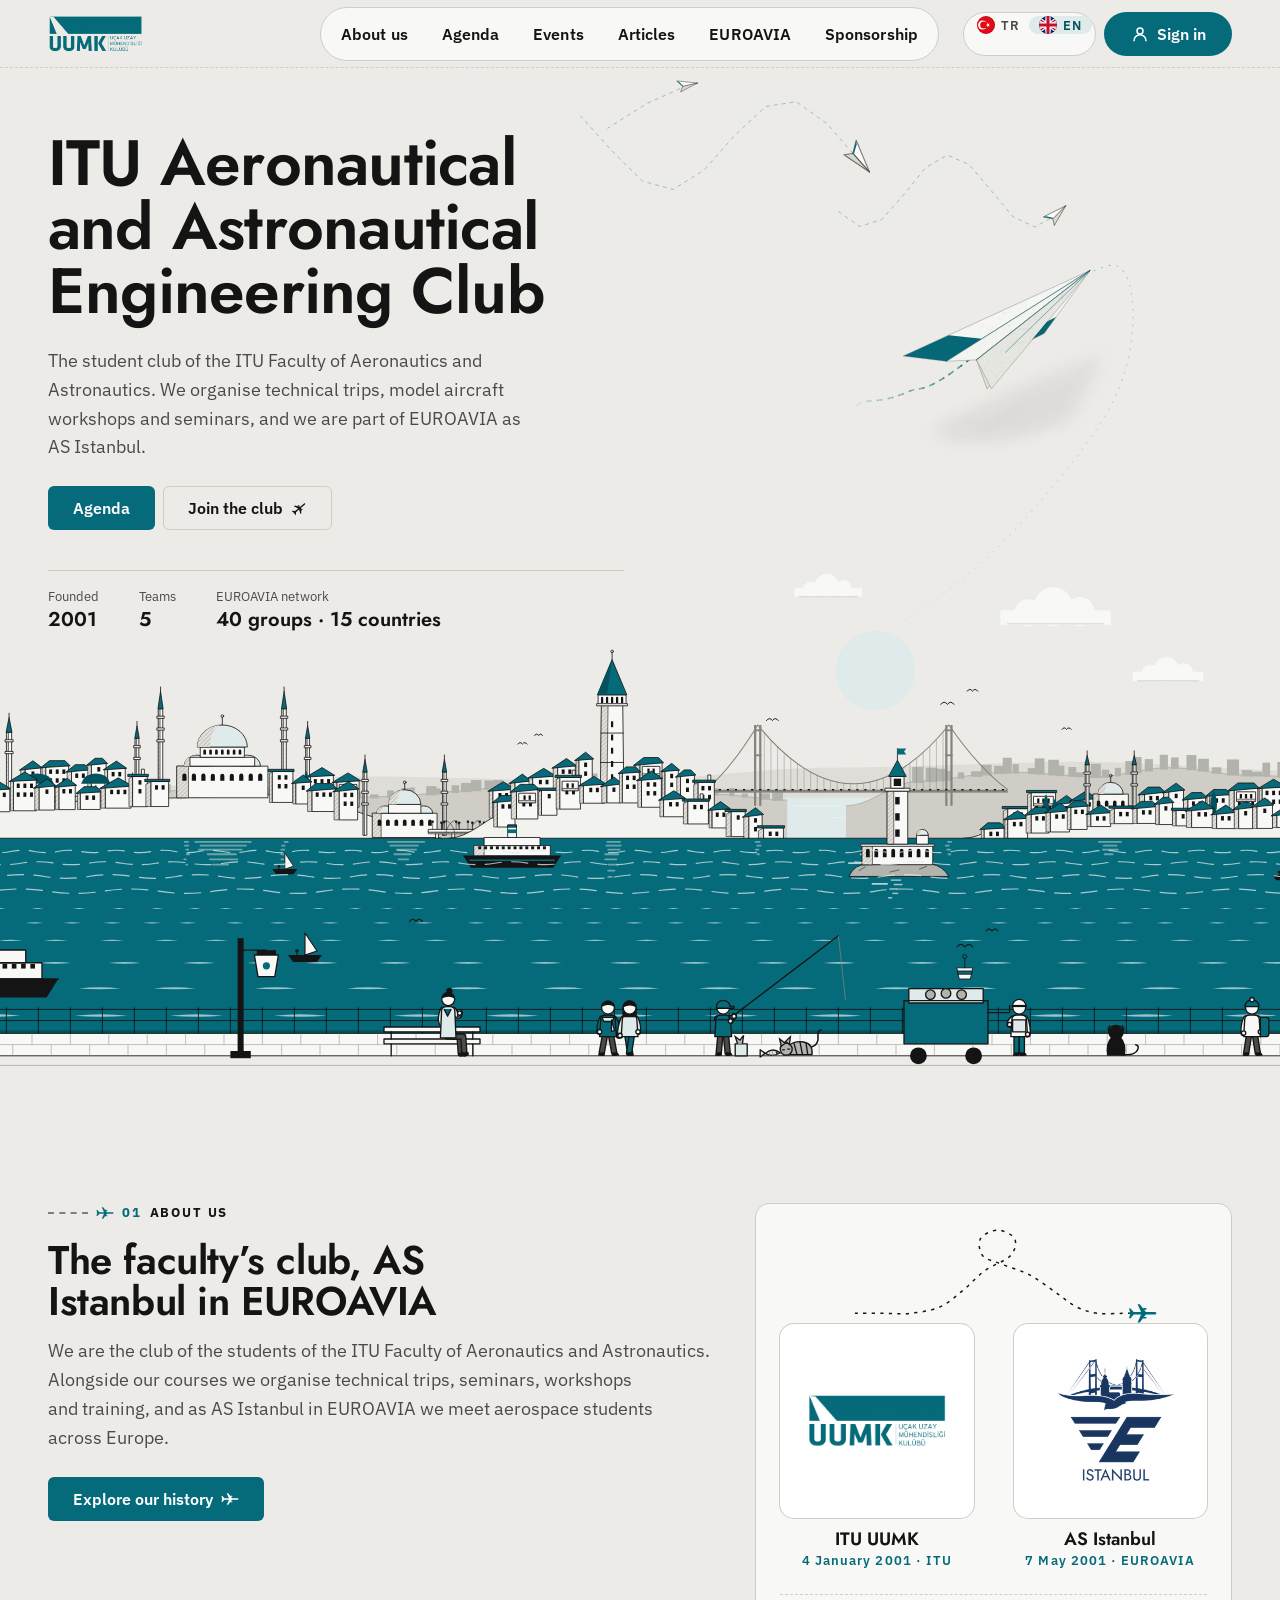
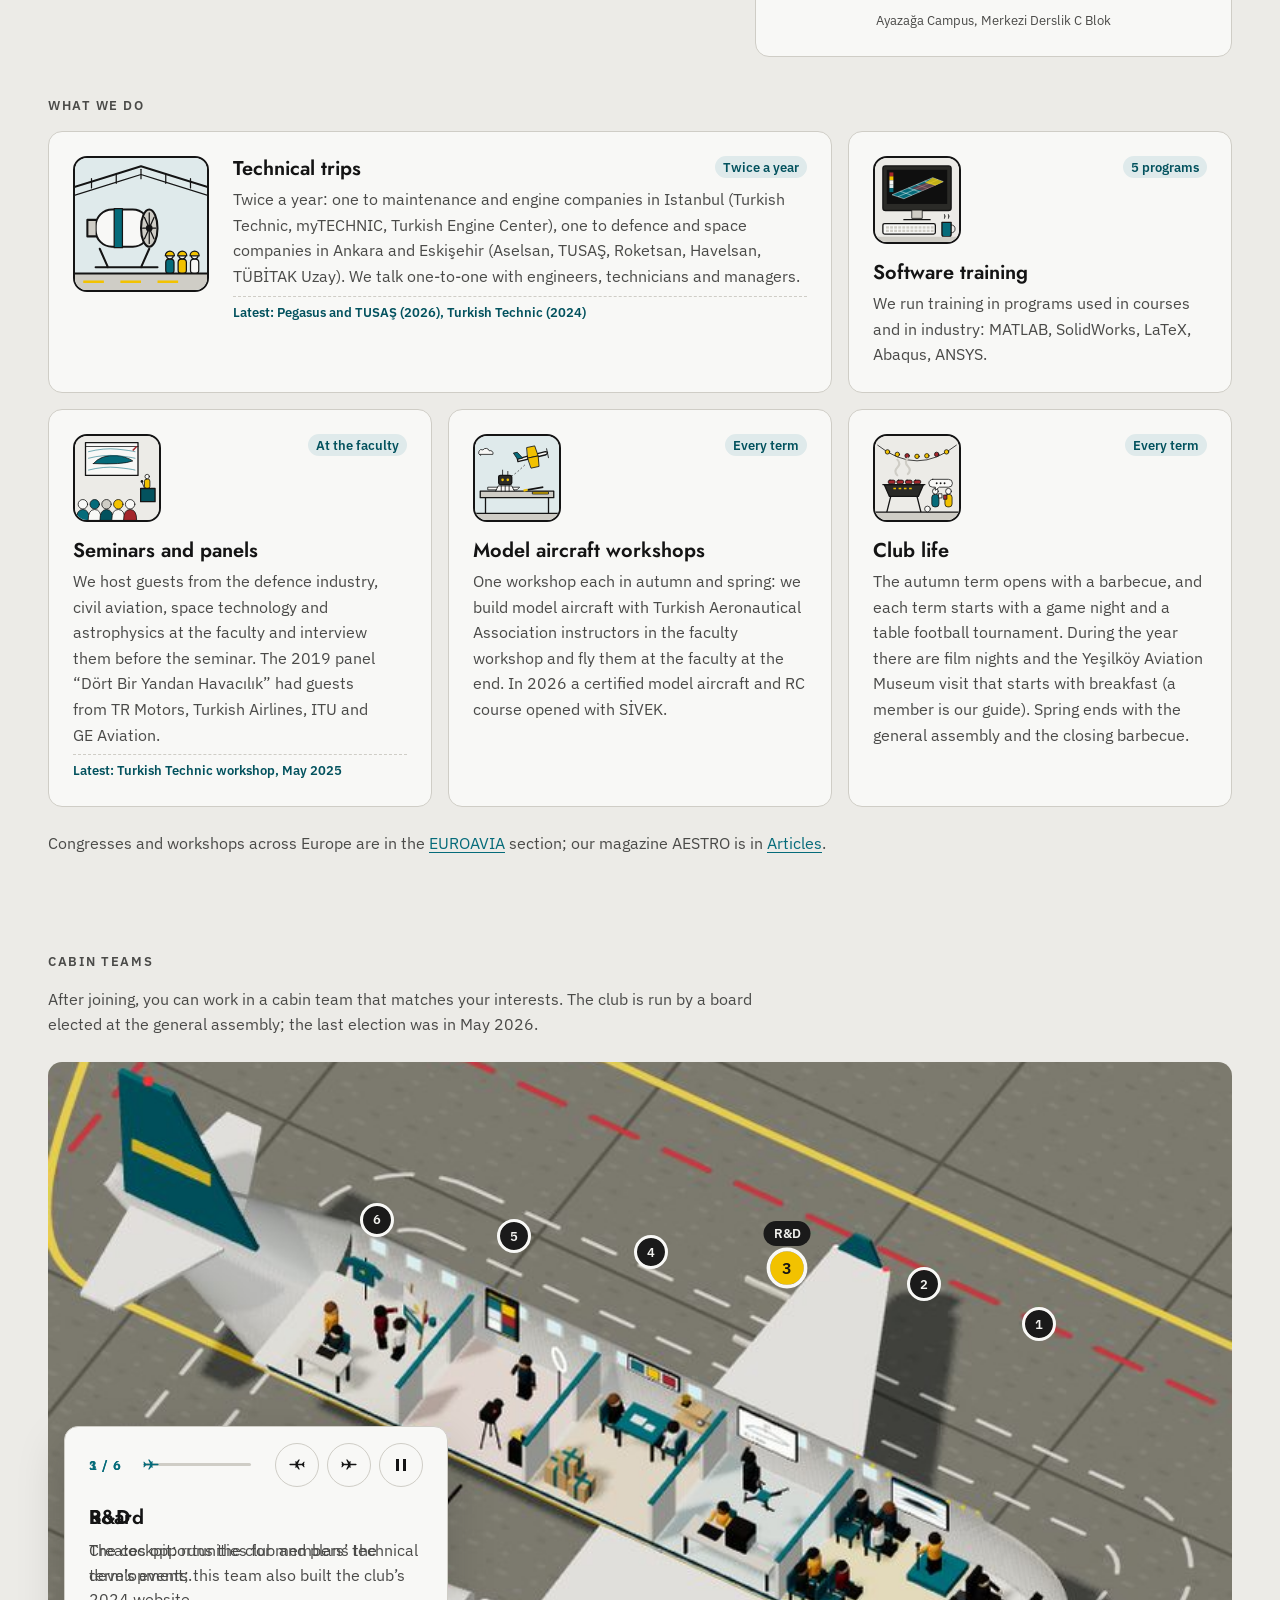
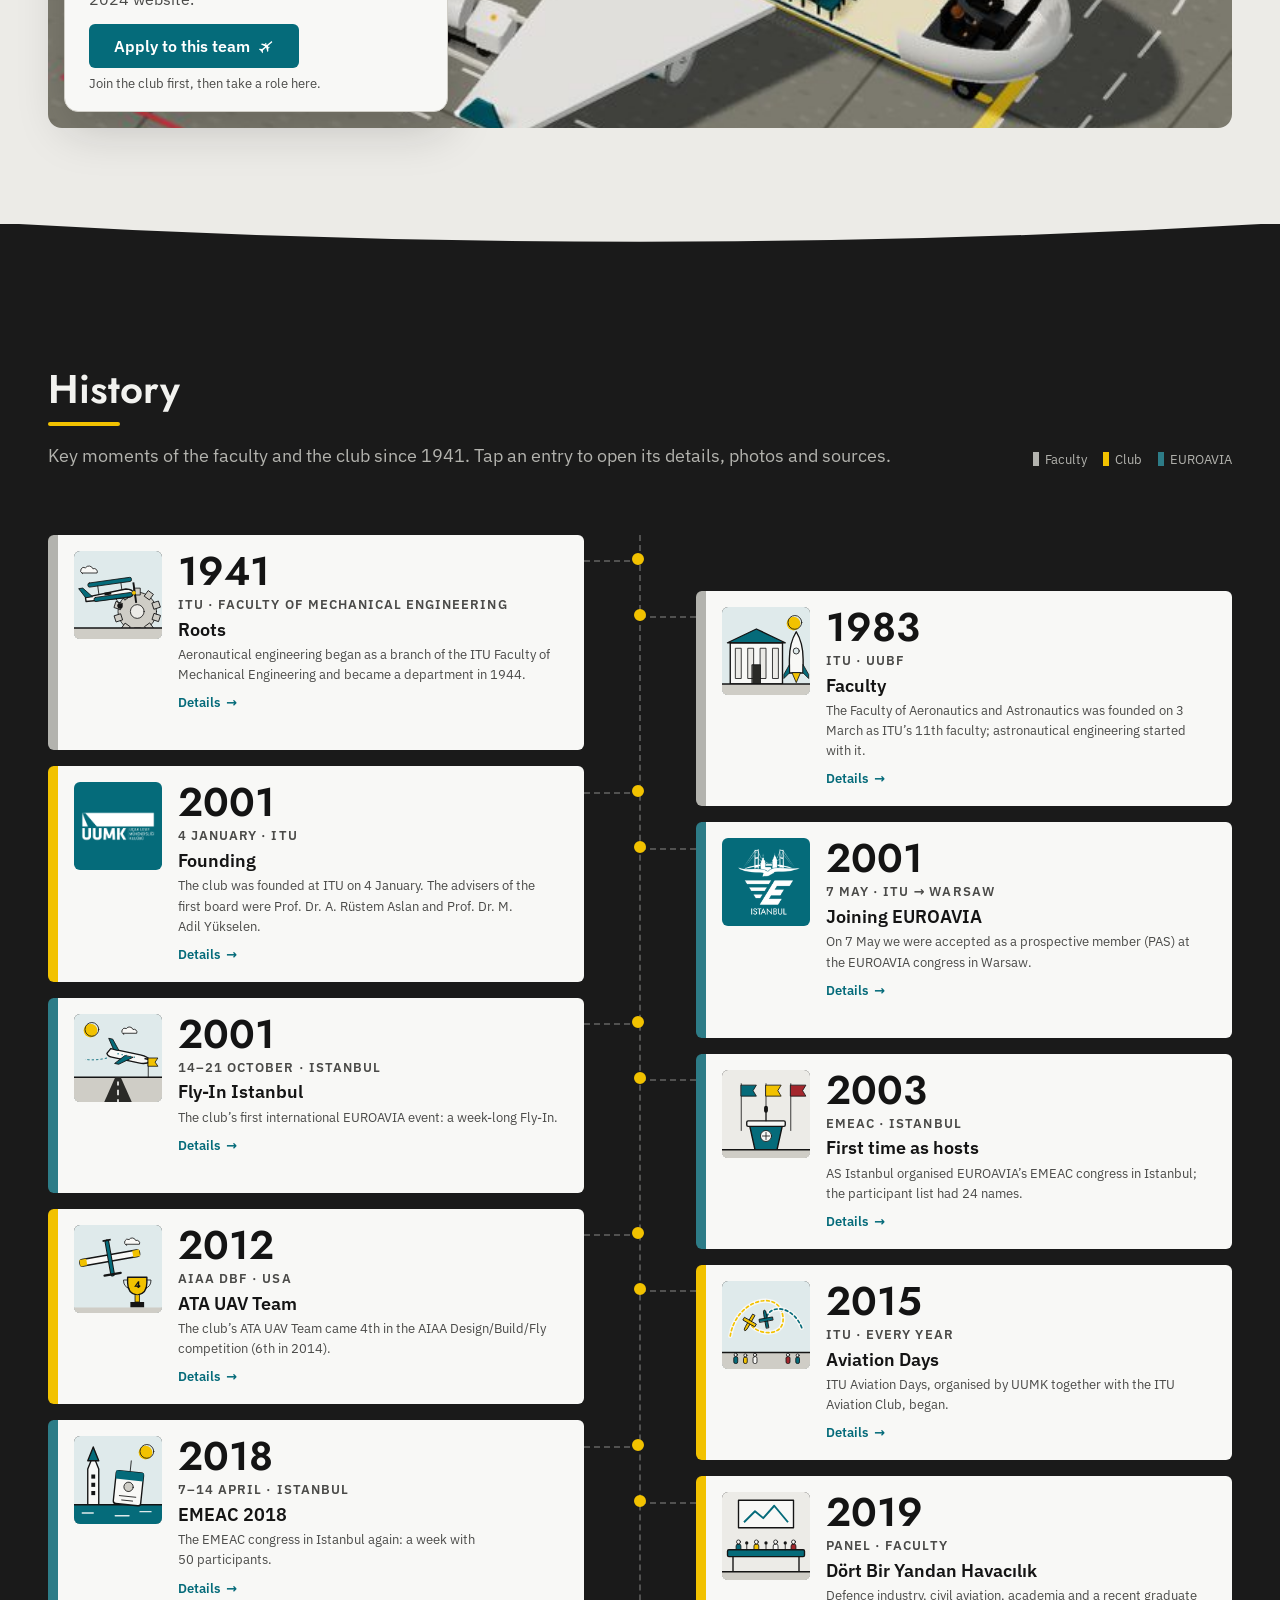
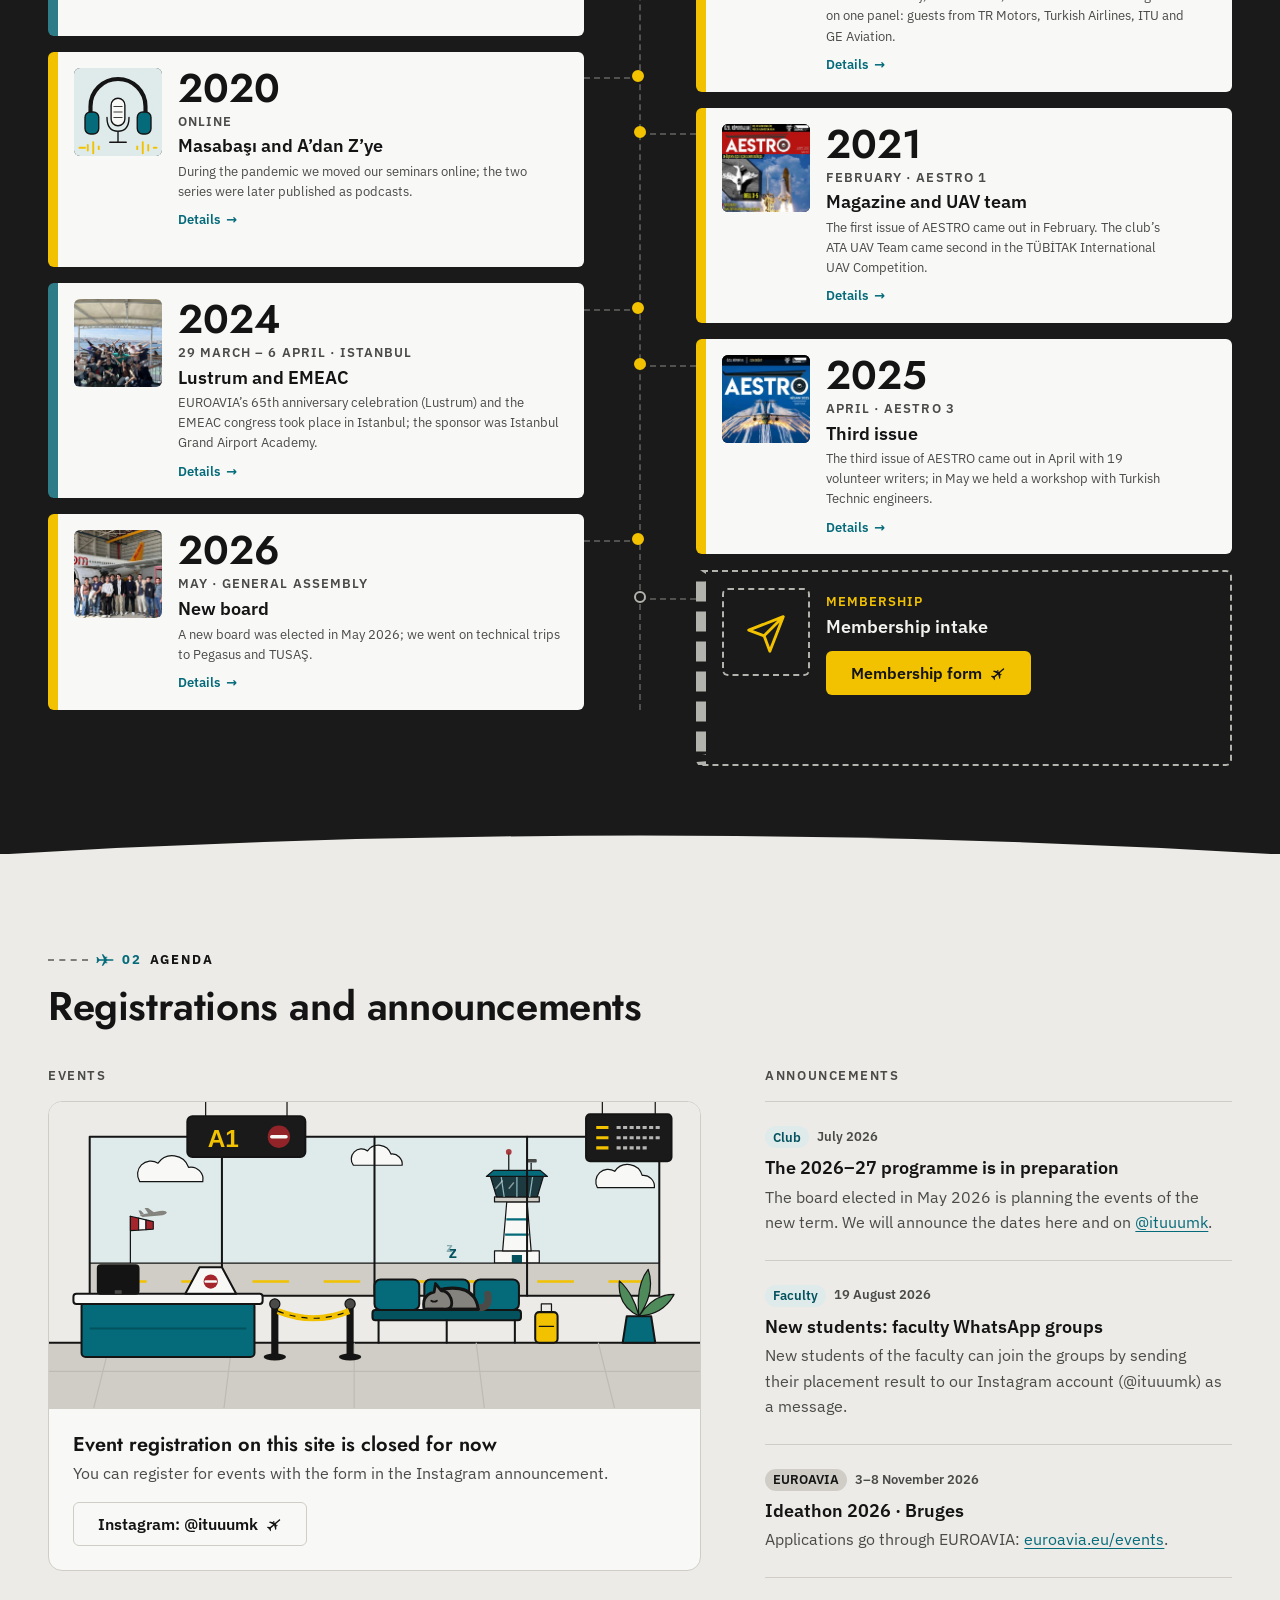
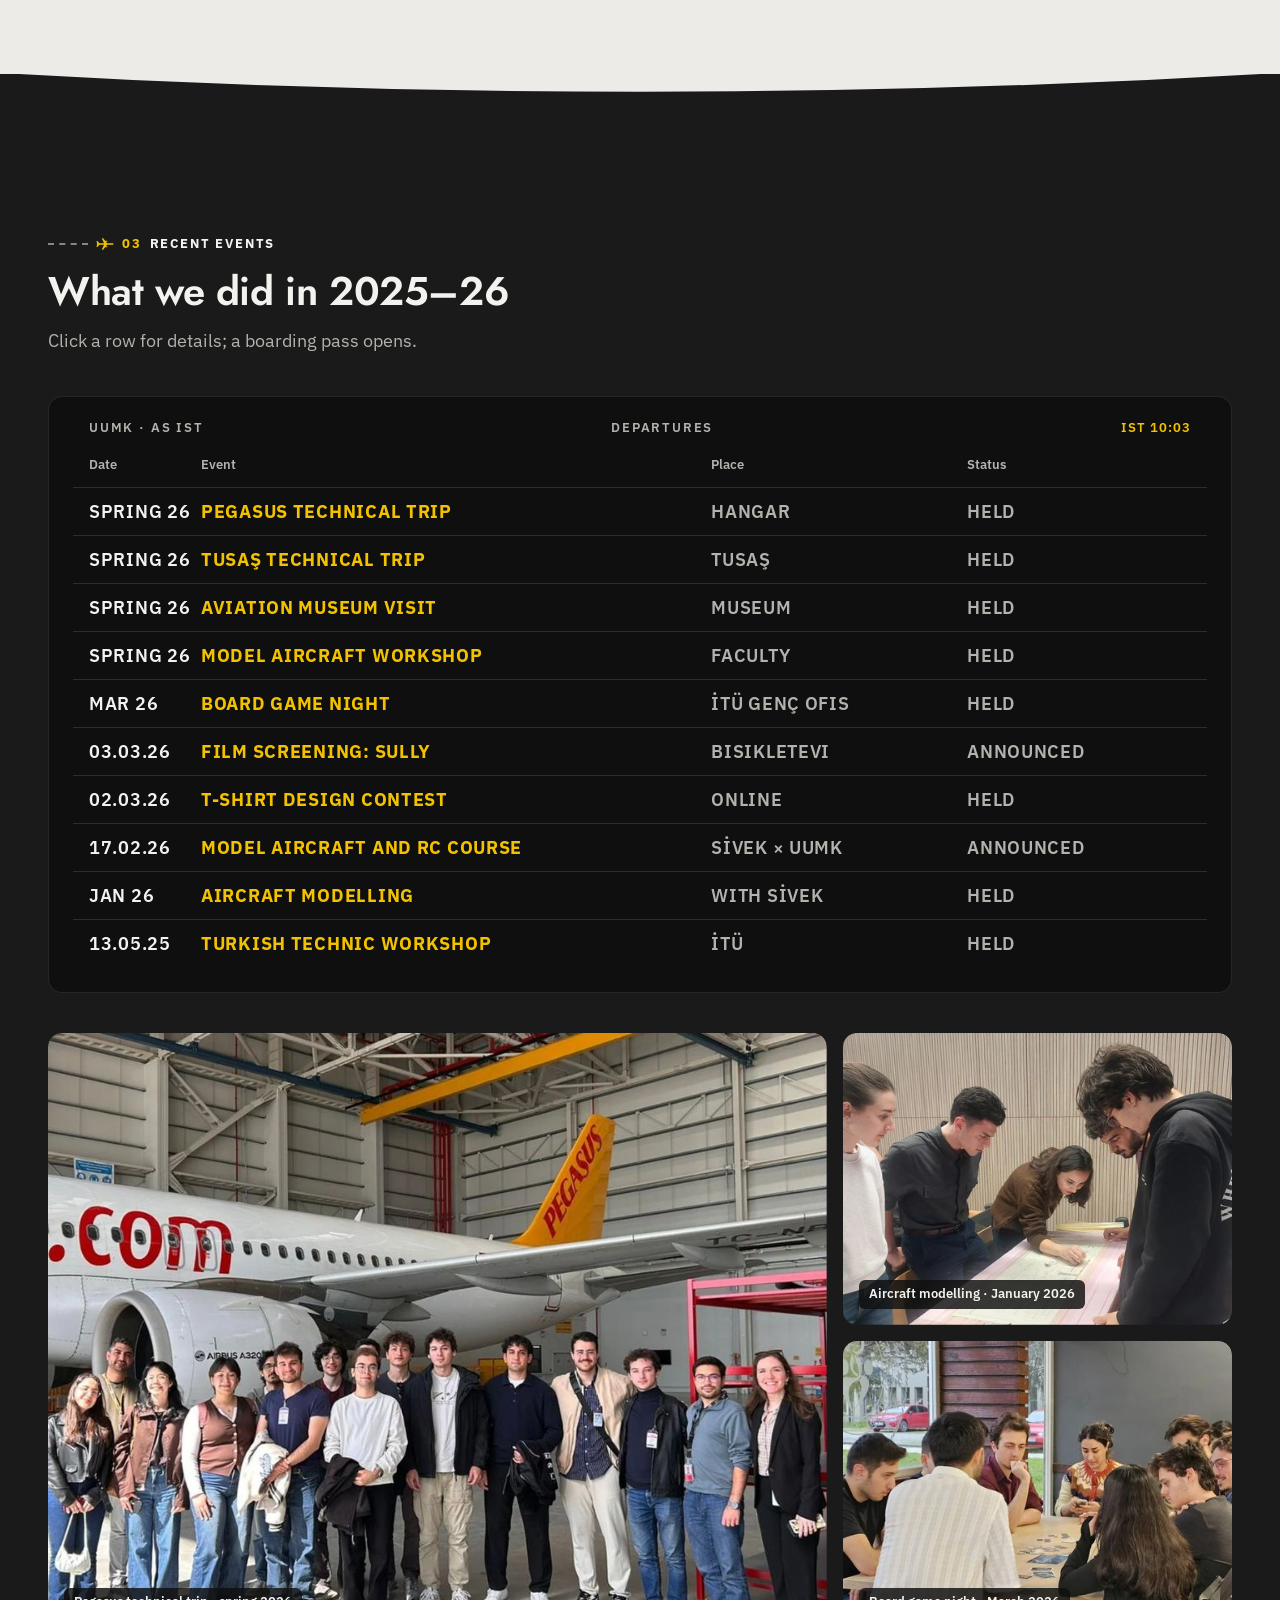
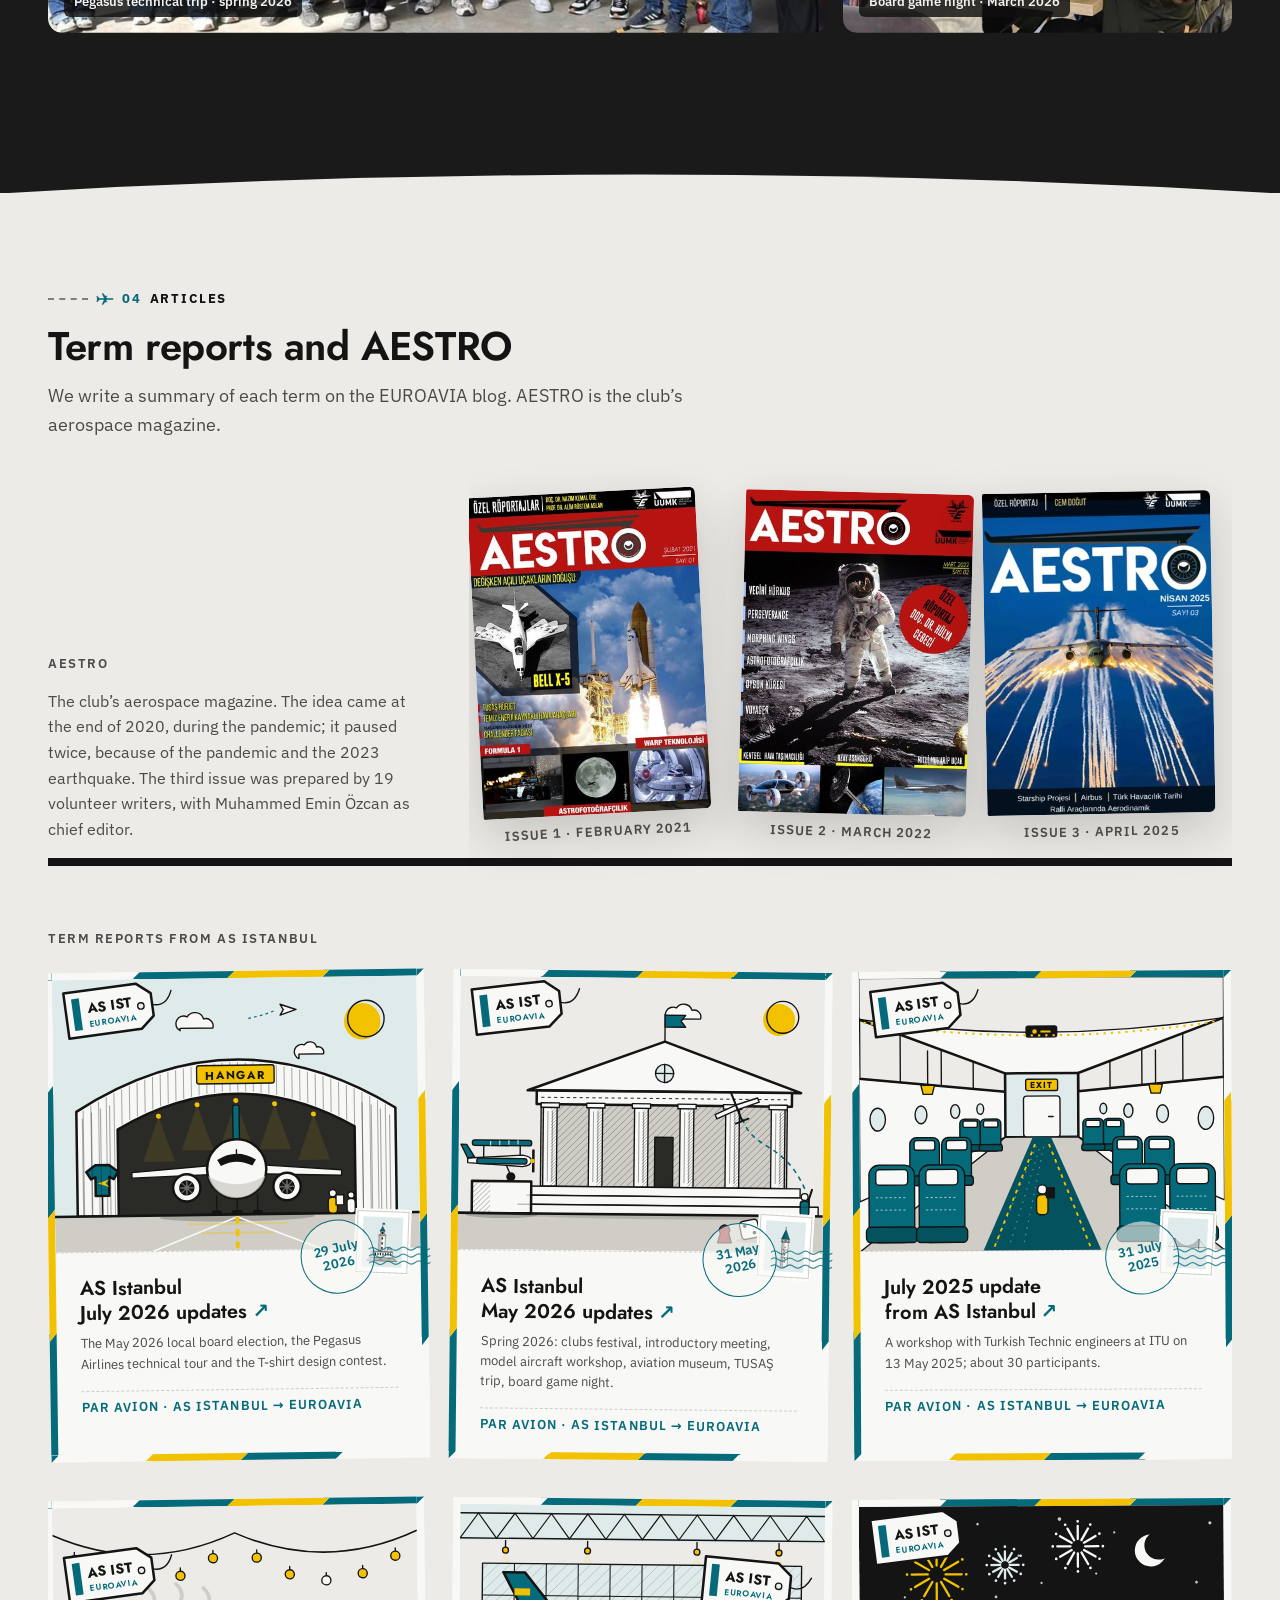
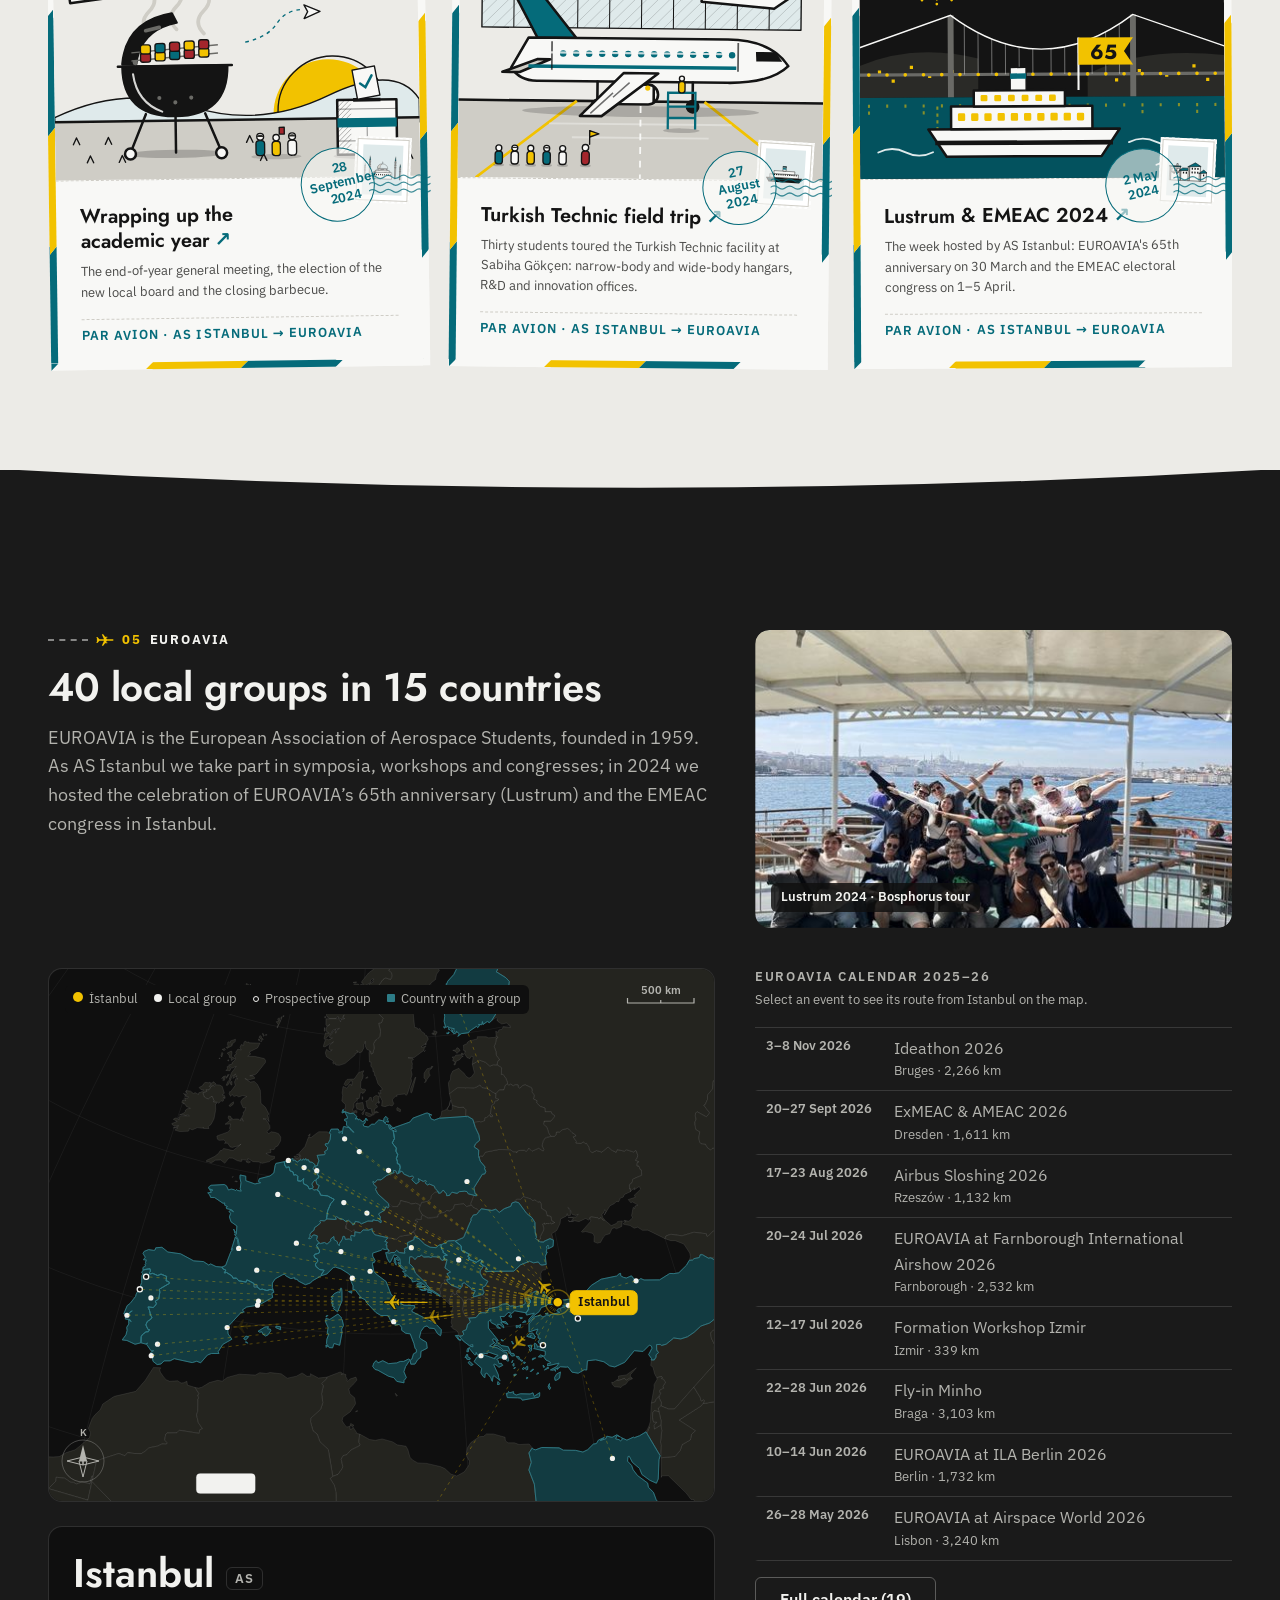
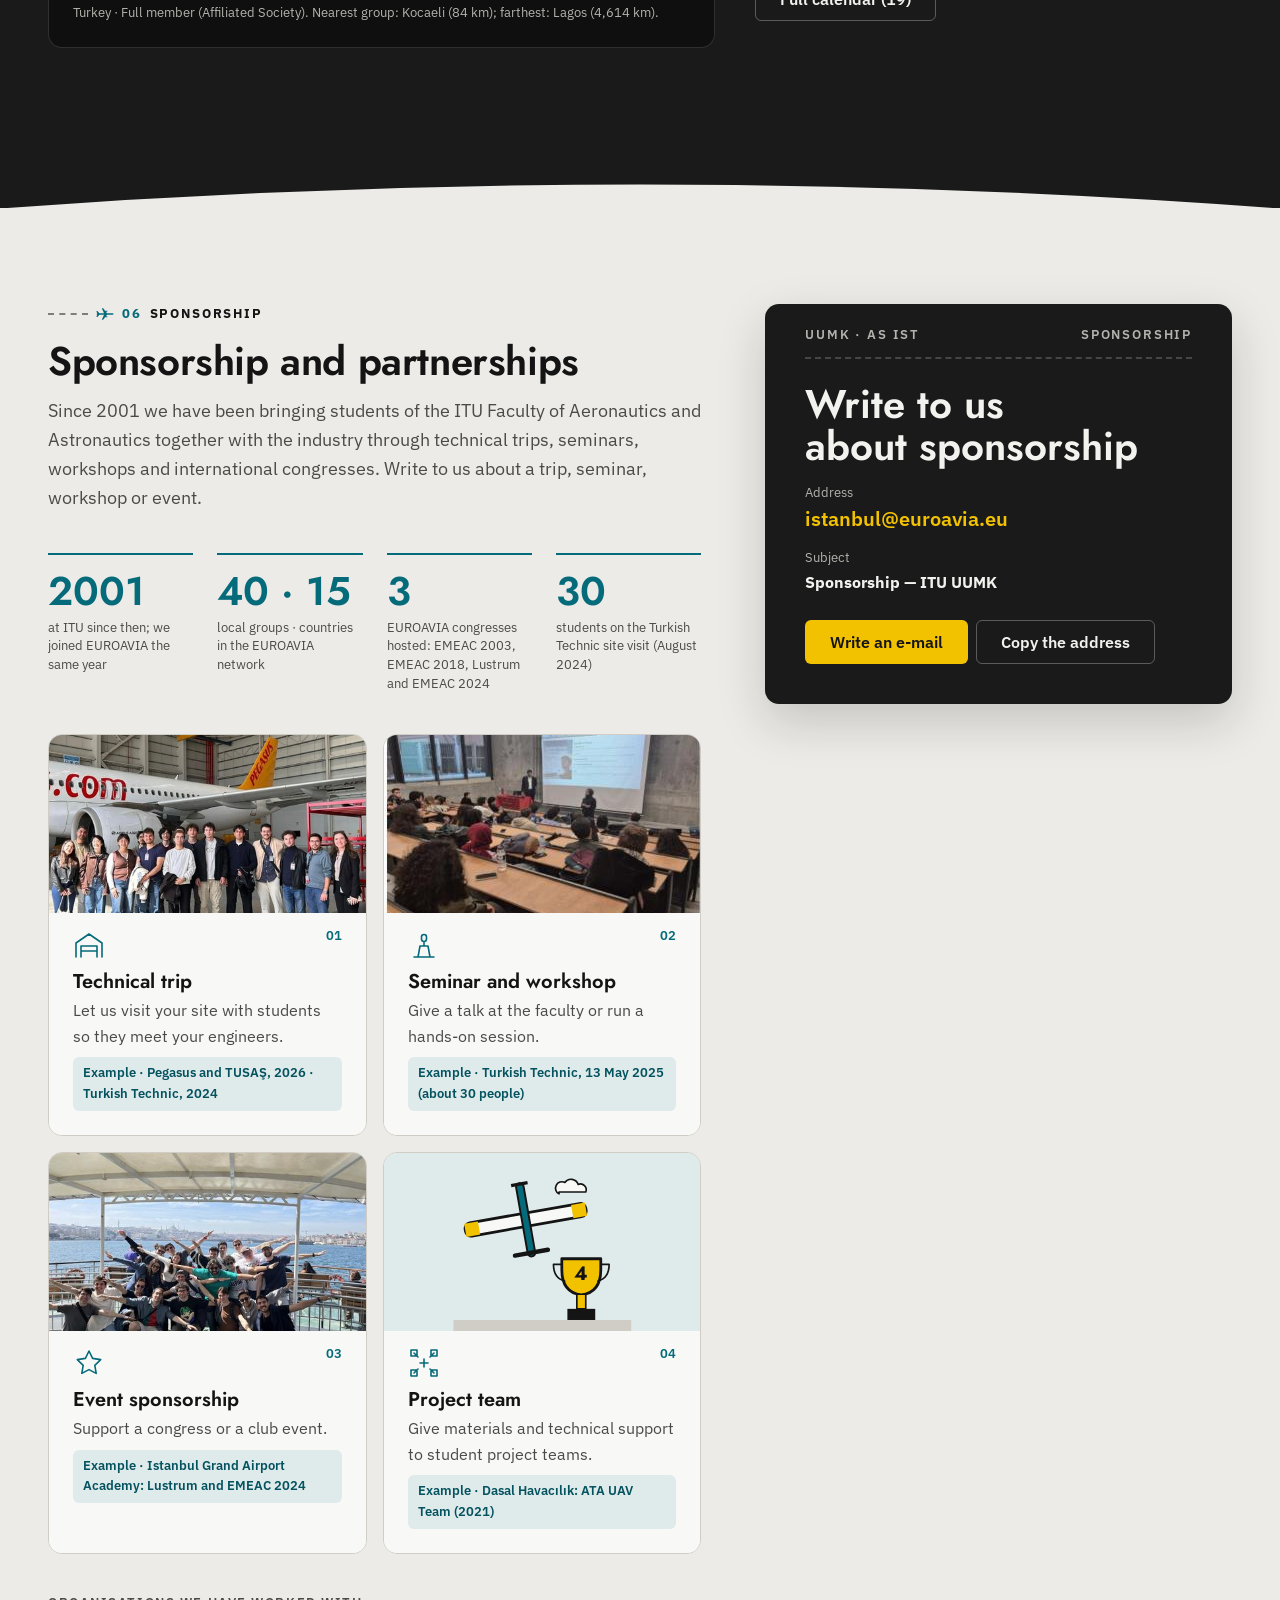
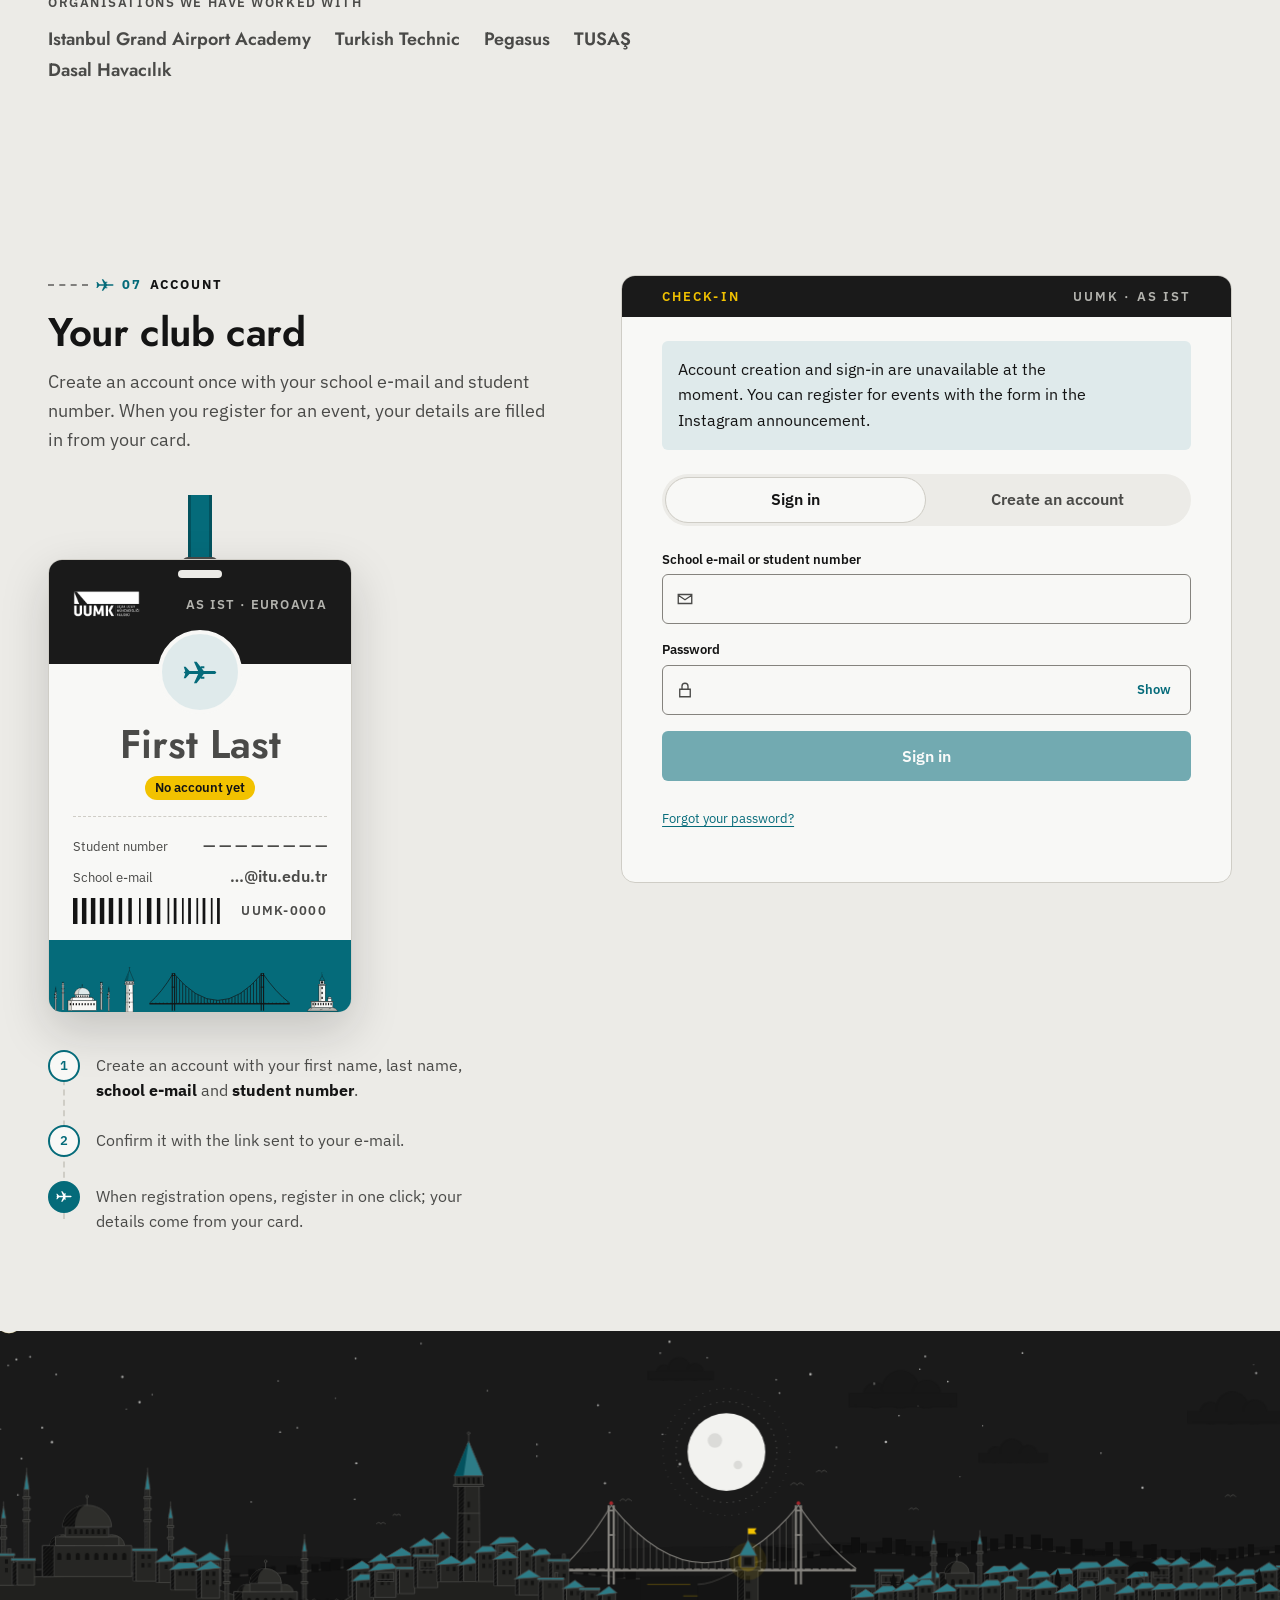
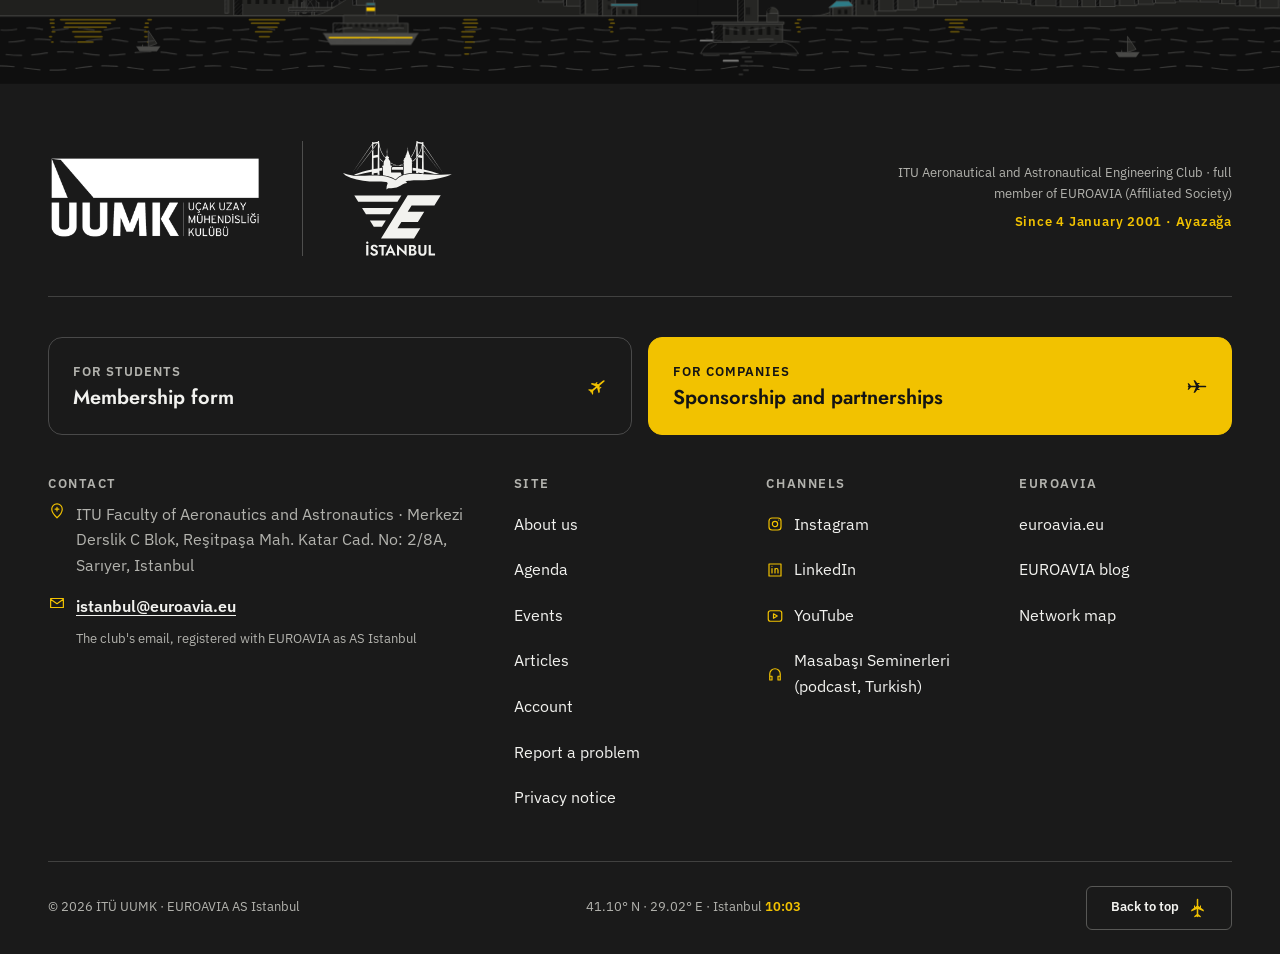
==== commit d18bacaa: "UUMK v14: kabin zemininde beton apron ve işaretler, gece İstanbulu (altbilgi simge kuralı panoramaya" ====
--- a/index.html
+++ b/index.html
@@ -89,7 +89,7 @@
         <p class="biz__eylem"><a class="dugme dugme--birincil biz__git" id="tarihce-git" href="#tarihce"><span data-i18n="tarihceGit">Tarihçemizi keşfet</span><span class="biz__ucak" aria-hidden="true"></span></a></p>
       </div>
       <div class="kimlik">
-        <svg class="kimlik__yay" id="kimlik-yay" viewBox="0 0 400 94" aria-hidden="true" focusable="false"><defs><mask id="kimlik-iz"><path d="M62 90C67.7 85.3 82 69.7 96 62C110 54.3 129.3 47 146 44C162.7 41 183 46.3 196 44C209 41.7 221 36 224 30C227 24 219.7 12 214 8C208.3 4 196.3 4 190 6C183.7 8 176.3 14.7 176 20C175.7 25.3 178.7 33.7 188 38C197.3 42.3 216 44.3 232 46C248 47.7 269.7 45.3 284 48C298.3 50.7 309 55 318 62C327 69 334.7 85.3 338 90" fill="none" stroke="#fff" stroke-width="6" pathLength="1" stroke-dasharray="1" stroke-dashoffset="0"><animate attributeName="stroke-dashoffset" values="1;0" dur="2.6s" begin="indefinite" fill="freeze" calcMode="spline" keyTimes="0;1" keySplines="0.45 0 0.25 1"/></path></mask></defs><path id="kimlik-yol" d="M62 90C67.7 85.3 82 69.7 96 62C110 54.3 129.3 47 146 44C162.7 41 183 46.3 196 44C209 41.7 221 36 224 30C227 24 219.7 12 214 8C208.3 4 196.3 4 190 6C183.7 8 176.3 14.7 176 20C175.7 25.3 178.7 33.7 188 38C197.3 42.3 216 44.3 232 46C248 47.7 269.7 45.3 284 48C298.3 50.7 309 55 318 62C327 69 334.7 85.3 338 90" fill="none" mask="url(#kimlik-iz)"/><g class="kimlik__ucak"><animateMotion id="kimlik-ucus" dur="2.6s" begin="indefinite" fill="freeze" rotate="auto" calcMode="spline" keyTimes="0;1" keySplines="0.45 0 0.25 1"><mpath href="#kimlik-yol"/></animateMotion><path transform="translate(-13.5 -9) scale(1.5)" d="M17.6 6c0 .5-.6.8-1.4.8H11l-3.8 4.9H5.8L8 6.8H3.4L1.4 9H.4l.8-2.4L.4 6l.8-.6L.4 3h1l2 2.2H8L5.8.3h1.4L11 5.2h5.2c.8 0 1.4.3 1.4.8zM9.4 8.3h1.9v1H9.4zM9.4 2.7h1.9v1H9.4z"/></g></svg>
+        <svg class="kimlik__yay" id="kimlik-yay" viewBox="0 0 400 94" aria-hidden="true" focusable="false"><defs><path id="kimlik-ucak" transform="translate(-13.5 -9) scale(1.5)" d="M17.6 6c0 .5-.6.8-1.4.8H11l-3.8 4.9H5.8L8 6.8H3.4L1.4 9H.4l.8-2.4L.4 6l.8-.6L.4 3h1l2 2.2H8L5.8.3h1.4L11 5.2h5.2c.8 0 1.4.3 1.4.8zM9.4 8.3h1.9v1H9.4zM9.4 2.7h1.9v1H9.4z"/><mask id="kimlik-iz"><path d="M70 80C74.3 80 87.3 80 96 80C104.7 80 113 81 122 80C131 79 141.7 77.7 150 74C158.3 70.3 165 63.7 172 58C179 52.3 184.7 45.3 192 40C199.3 34.7 211.3 31 216 26C220.7 21 222 14 220 10C218 6 209.3 2 204 2C198.7 2 190.3 6 188 10C185.7 14 186.7 22 190 26C193.3 30 200.7 31 208 34C215.3 37 225.7 39.7 234 44C242.3 48.3 250.7 55 258 60C265.3 65 271.3 70.7 278 74C284.7 77.3 290.7 79 298 80C305.3 81 315 80 322 80C329 80 337 80 340 80" fill="none" stroke="#fff" stroke-width="6" pathLength="1" stroke-dasharray="1" stroke-dashoffset="0"><animate attributeName="stroke-dashoffset" values="1;0" dur="3.2s" begin="indefinite" fill="freeze" calcMode="spline" keyTimes="0;1" keySplines="0.5 0 0.35 1"/></path></mask></defs><path id="kimlik-yol" d="M70 80C74.3 80 87.3 80 96 80C104.7 80 113 81 122 80C131 79 141.7 77.7 150 74C158.3 70.3 165 63.7 172 58C179 52.3 184.7 45.3 192 40C199.3 34.7 211.3 31 216 26C220.7 21 222 14 220 10C218 6 209.3 2 204 2C198.7 2 190.3 6 188 10C185.7 14 186.7 22 190 26C193.3 30 200.7 31 208 34C215.3 37 225.7 39.7 234 44C242.3 48.3 250.7 55 258 60C265.3 65 271.3 70.7 278 74C284.7 77.3 290.7 79 298 80C305.3 81 315 80 322 80C329 80 337 80 340 80" fill="none" mask="url(#kimlik-iz)"/><use class="kimlik__park" href="#kimlik-ucak" transform="translate(340 80)"/><g class="kimlik__ucak"><animateMotion id="kimlik-ucus" rotate="auto" dur="3.2s" begin="indefinite" fill="freeze" calcMode="spline" keyTimes="0;1" keySplines="0.5 0 0.35 1"><mpath href="#kimlik-yol"/></animateMotion><use href="#kimlik-ucak"/></g></svg>
         <div class="kimlik__uc"><span class="kimlik__rozet"><img src="gorseller/logo-uumk-360.png" width="360" height="151" alt="İTÜ UUMK"></span><b data-i18n="ad2">İTÜ UUMK</b><span data-i18n="kimlikItu">4 Ocak 2001 · İTÜ</span></div>
         <div class="kimlik__uc"><span class="kimlik__rozet"><img src="gorseller/logo-as-istanbul-240.png" width="240" height="235" alt="EUROAVIA AS Istanbul"></span><b>AS Istanbul</b><span data-i18n="kimlikAg">7 Mayıs 2001 · EUROAVIA</span></div>
         <p class="kimlik__yer" data-i18n="kimlikYer">Ayazağa Kampüsü, Merkezi Derslik C Blok</p>
@@ -563,7 +563,7 @@
       <div>
         <h2 data-i18n="altIletisim">İletişim</h2>
         <p class="alt__adres"><svg viewBox="0 0 24 24" aria-hidden="true" focusable="false"><path d="M12 21s-7-6.2-7-11.5a7 7 0 0 1 14 0C19 14.8 12 21 12 21zM12 7v5M9.5 9.5h5"/></svg><span data-i18n="adres">İTÜ Uçak ve Uzay Bilimleri Fakültesi · Merkezi Derslik C Blok, Reşitpaşa Mah. Katar Cad. No: 2/8A, Sarıyer, İstanbul</span></p>
-        <p class="alt__eposta"><a href="mailto:istanbul@euroavia.eu">istanbul@euroavia.eu</a></p>
+        <p class="alt__eposta"><svg viewBox="0 0 24 24" aria-hidden="true" focusable="false"><path d="M3.5 6h17v12h-17zM3.5 7l8.5 6 8.5-6"/></svg><span><a href="mailto:istanbul@euroavia.eu">istanbul@euroavia.eu</a><small data-i18n="altEpostaNot">Kulübün e-postası; EUROAVIA'da AS Istanbul adıyla kayıtlı</small></span></p>
       </div>
       <nav aria-labelledby="alt-site">
         <h2 id="alt-site" data-i18n="altSite">Site</h2>
--- a/site.css
+++ b/site.css
@@ -437,7 +437,6 @@
 .profil__sil { margin-top: var(--b-4); padding-top: var(--b-2); border-top: 1px solid var(--cizgi); font-size: var(--t-1); }
 .profil__sil summary { cursor: pointer; color: var(--soluk); min-height: 44px; display: flex; align-items: center; }
 
-.alt a { color: var(--gece-yazi); }
 .alt .ufuk path { fill: var(--kagit); }
 
 .metin-sayfa__ic, .yonetim__ic { padding: var(--b-5) 0; }
@@ -551,11 +550,13 @@
 .kimlik__rozet { display: grid; place-items: center; width: 100%; aspect-ratio: 1; margin-bottom: var(--b-1); padding: 14%; border-radius: var(--r-2); background: #fff; box-shadow: 0 0 0 1px var(--cizgi); transition: transform var(--sure) var(--egri); }
 .kimlik__uc b { font: 600 var(--t-6)/1.25 var(--f-baslik); }
 .kimlik__uc > span:last-child { font: 600 var(--t-1)/1.4 var(--f-govde); letter-spacing: 0.08em; color: var(--petrol); }
-.kimlik__yay { grid-column: 1 / -1; width: 100%; margin-bottom: -4px; overflow: visible; }
+.kimlik__yay { grid-column: 1 / -1; width: 100%; margin-bottom: -4px; overflow: visible; fill: var(--petrol); }
 .kimlik__uc + .kimlik__uc { grid-column: 3; }
 #kimlik-yol { stroke: var(--murekkep); stroke-width: 1.4; stroke-dasharray: 3 5; }
-.kimlik__ucak { fill: var(--petrol); opacity: 0; }
+.kimlik__ucak, .kimlik[data-ucus] .kimlik__park { opacity: 0; }
 .kimlik[data-ucus] .kimlik__ucak { opacity: 1; }
+.js:not(.az) .kimlik:not([data-ucus]) .kimlik__park { transform: translate(70px, 80px); }
+.js:not(.az) .kimlik:not([data-ucus]) #kimlik-iz path { stroke-dashoffset: 1; }
 .kimlik__yer { grid-column: 1 / -1; margin-top: var(--b-3); padding-top: var(--b-2); border-top: 1px dashed var(--cizgi); font-size: var(--t-1); color: var(--soluk); text-align: center; }
 .tarihce h3::after { content: ''; display: block; width: 0; height: 4px; margin-top: 12px; border-radius: var(--r-3); background: var(--gece-vurgu); transition: width var(--sure) var(--egri); }
 .tarihce.varis h3::after { width: 4.5rem; }
@@ -565,7 +566,7 @@
 .kabin-kap__bas { max-width: 46rem; }
 .kabin-kap__bas p { color: var(--soluk); }
 .maket { position: relative; margin-top: var(--b-3); }
-.maket__sahne { position: relative; aspect-ratio: 16 / 9; overflow: hidden; }
+.maket__sahne { position: relative; aspect-ratio: 16 / 9; overflow: hidden; border-radius: var(--r-2); }
 .maket__poster, .maket__tuval { position: absolute; inset: 0; width: 100%; height: 100%; }
 .maket__poster { object-fit: cover; transition: opacity var(--sure) ease; }
 .maket[data-cizici='3b'] .maket__poster { opacity: 0; }
@@ -606,7 +607,7 @@
 .js .kabin__kart { grid-area: 1 / 1; transition: opacity 280ms ease, visibility 280ms; }
 .js .kabin__kart:not([data-secili]) { visibility: hidden; opacity: 0; }
 @media (max-width: 760px) {
-  .maket__sahne { margin-inline: calc(var(--kenar) * -1); aspect-ratio: 4 / 3; }
+  .maket__sahne { margin-inline: calc(var(--kenar) * -1); aspect-ratio: 4 / 3; border-radius: 0; }
   .maket:not([data-cizici='3b']) .maket__imler > li { left: var(--xm); top: var(--ym); }
   .maket__im[aria-pressed='true']:not(:hover) .maket__ad { opacity: 0; }
   .bos__resim { aspect-ratio: 4 / 3; object-fit: cover; }
@@ -838,15 +839,17 @@
 .alt .alt__kart--sari { background: var(--gece-vurgu); border-color: var(--gece-vurgu); color: var(--murekkep); }
 .alt__kart--sari small, .alt__kart--sari > span { color: var(--murekkep); }
 @media (hover: hover) { .alt__kart:hover { border-color: var(--gece-yazi); } .alt__kart:hover > span { translate: 4px 0; } }
-.alt__adres { display: flex; gap: 10px; }
-.alt svg { flex: none; width: 18px; height: 18px; fill: none; stroke: var(--gece-vurgu); stroke-width: 1.6; stroke-linecap: round; stroke-linejoin: round; }
+.alt__adres, .alt__eposta { display: flex; gap: 10px; }
+.alt svg:not(.ist) { flex: none; width: 18px; height: 18px; fill: none; stroke: var(--gece-vurgu); stroke-width: 1.6; stroke-linecap: round; stroke-linejoin: round; }
 .alt ul svg { margin-right: 10px; }
 .alt__unvan, .alt__yil { color: var(--gece-soluk); font-size: var(--t-1); }
 .alt__yil { color: var(--gece-vurgu); font-weight: 600; letter-spacing: 0.06em; }
 .alt__ic { margin-top: var(--b-4); display: grid; grid-template-columns: minmax(0, 4fr) repeat(3, minmax(0, 2fr)); gap: var(--b-4); }
 .alt h2 { font: 600 var(--t-1)/1.4 var(--f-govde); color: var(--gece-soluk); letter-spacing: 0.12em; text-transform: uppercase; }
 .alt__adres { margin-top: var(--b-1); color: var(--gece-soluk); }
-.alt__eposta { margin-top: var(--b-1); font: 600 var(--t-3)/1.3 var(--f-govde); }
+.alt__eposta { margin-top: var(--b-2); color: var(--gece-soluk); }
+.alt__eposta a { display: inline-flex; align-items: center; min-height: 44px; margin-top: -13px; font-weight: 600; color: var(--gece-yazi); }
+.alt__eposta small { display: block; font-size: var(--t-1); }
 .alt ul { margin-top: var(--b-1); display: grid; }
 .alt ul a { display: inline-flex; align-items: center; min-height: 44px; padding: 10px 0; text-decoration: none; }
 @media (hover: hover) { .alt ul a:hover { text-decoration: underline; } }
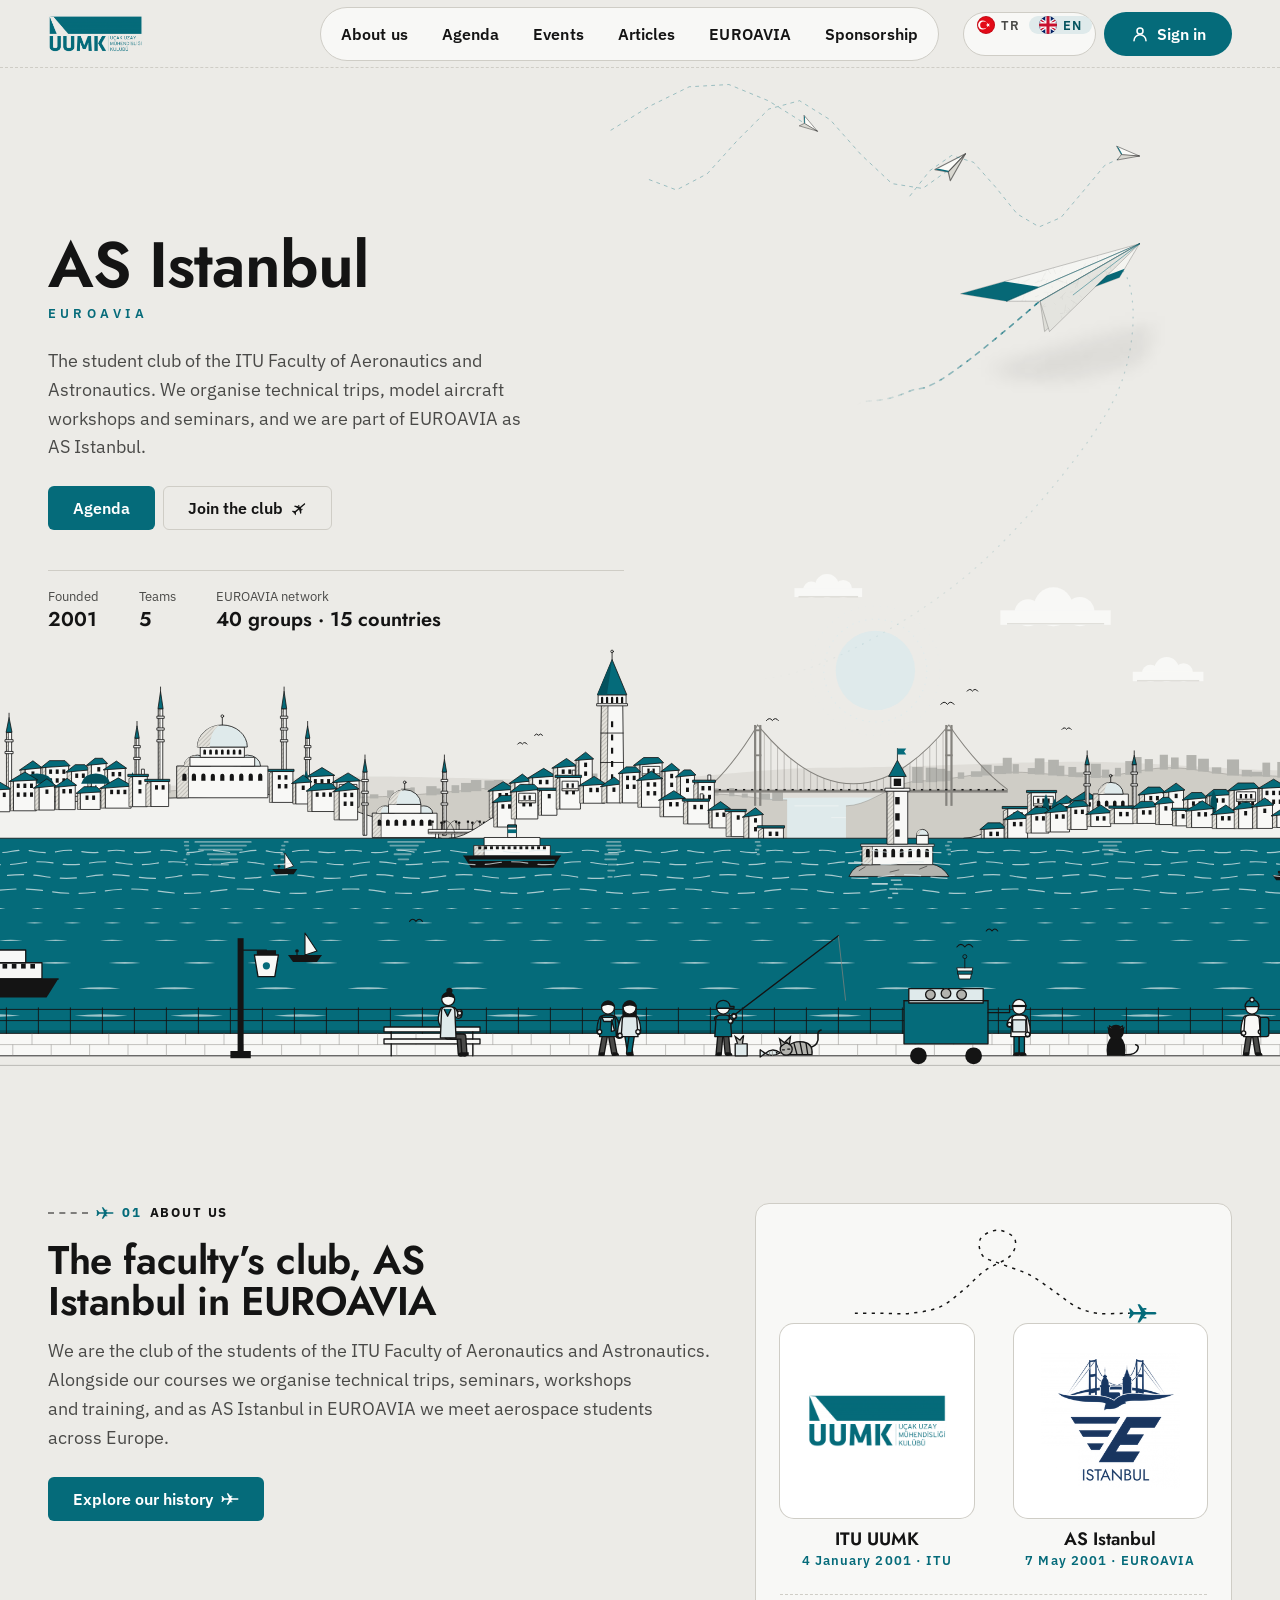
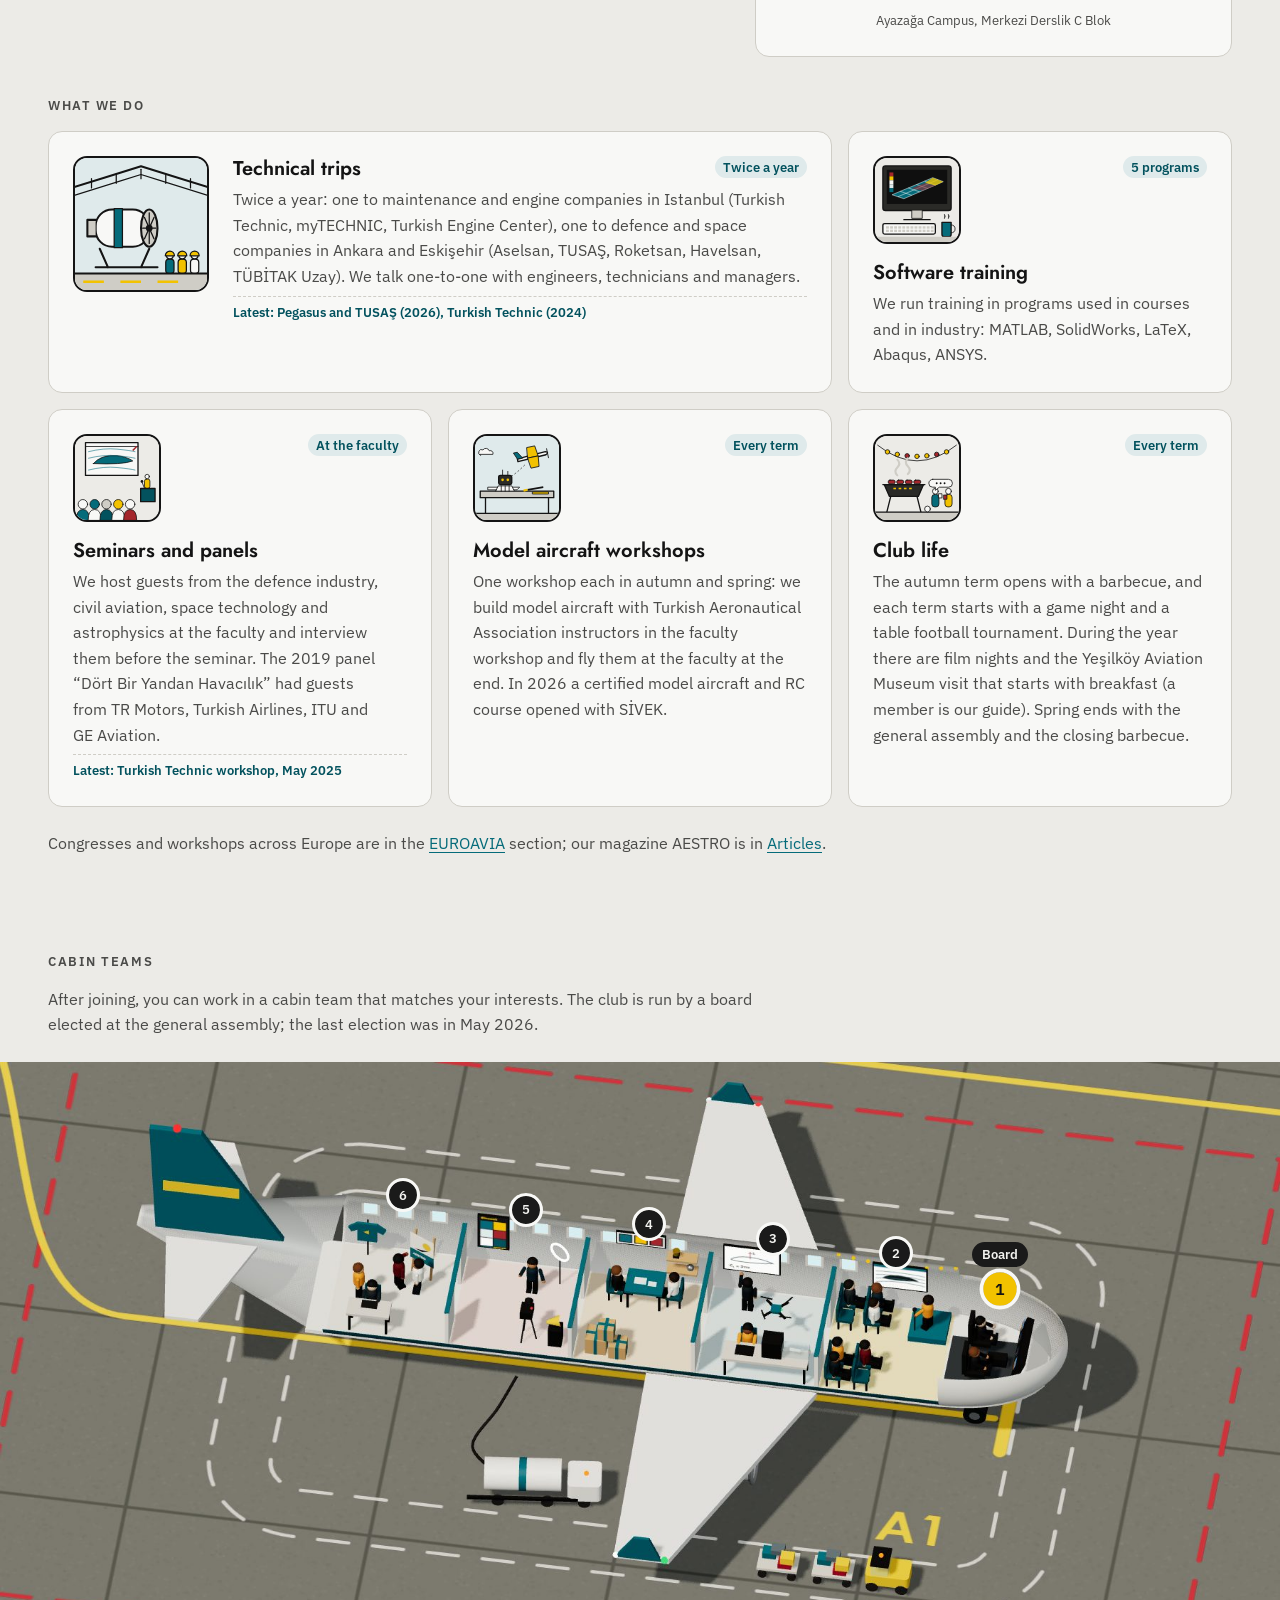
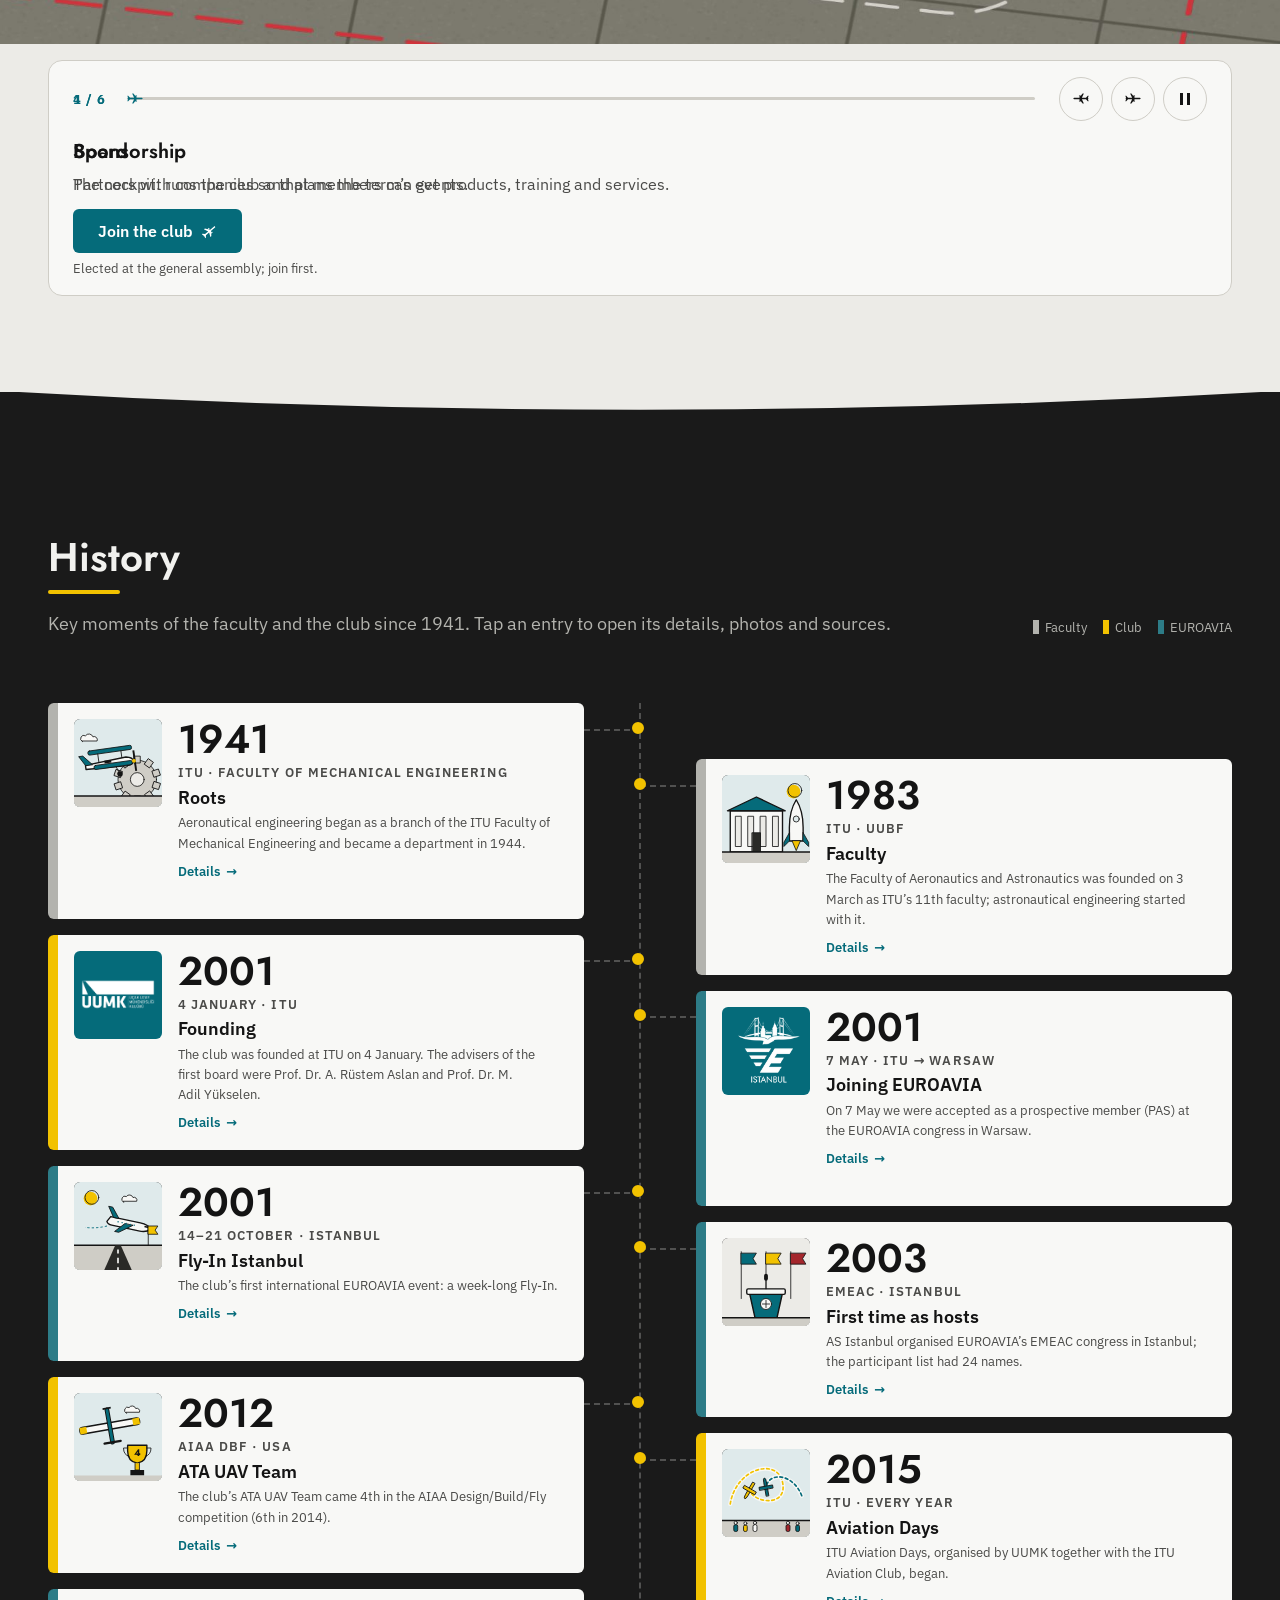
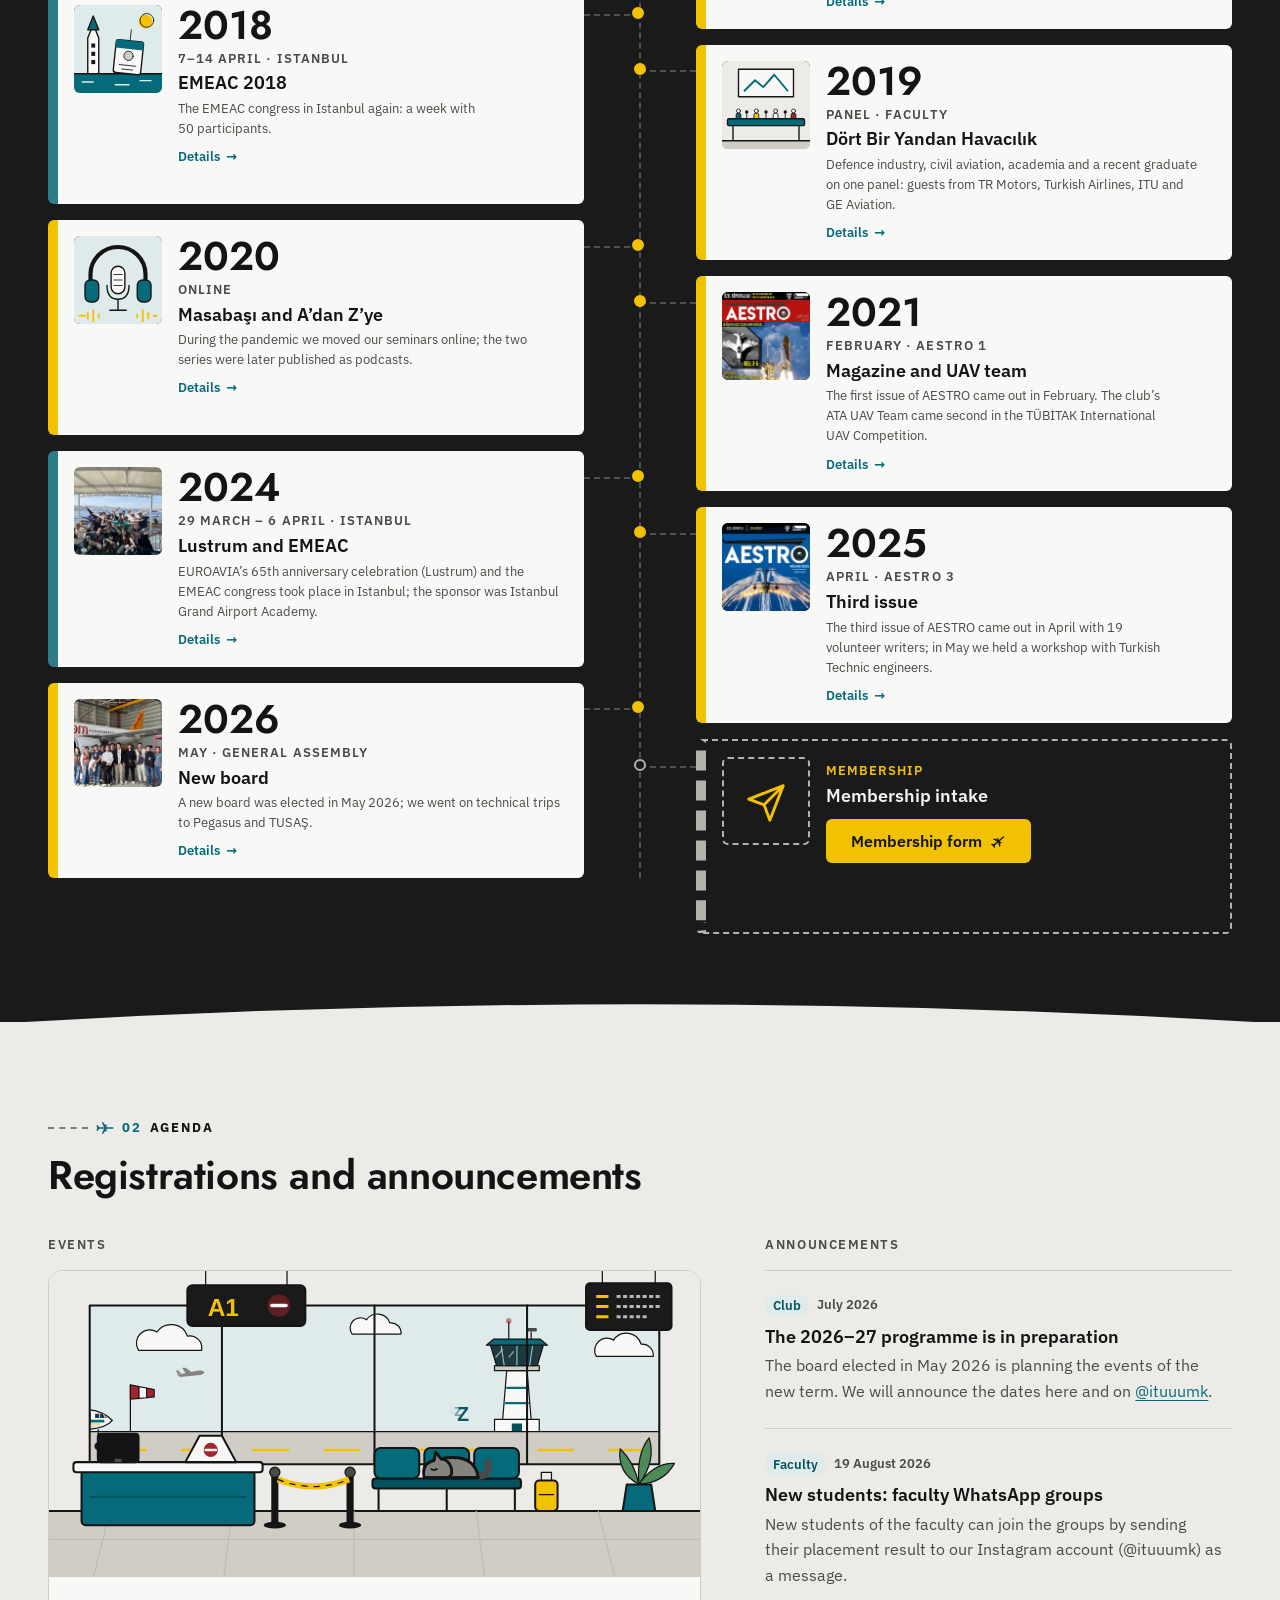
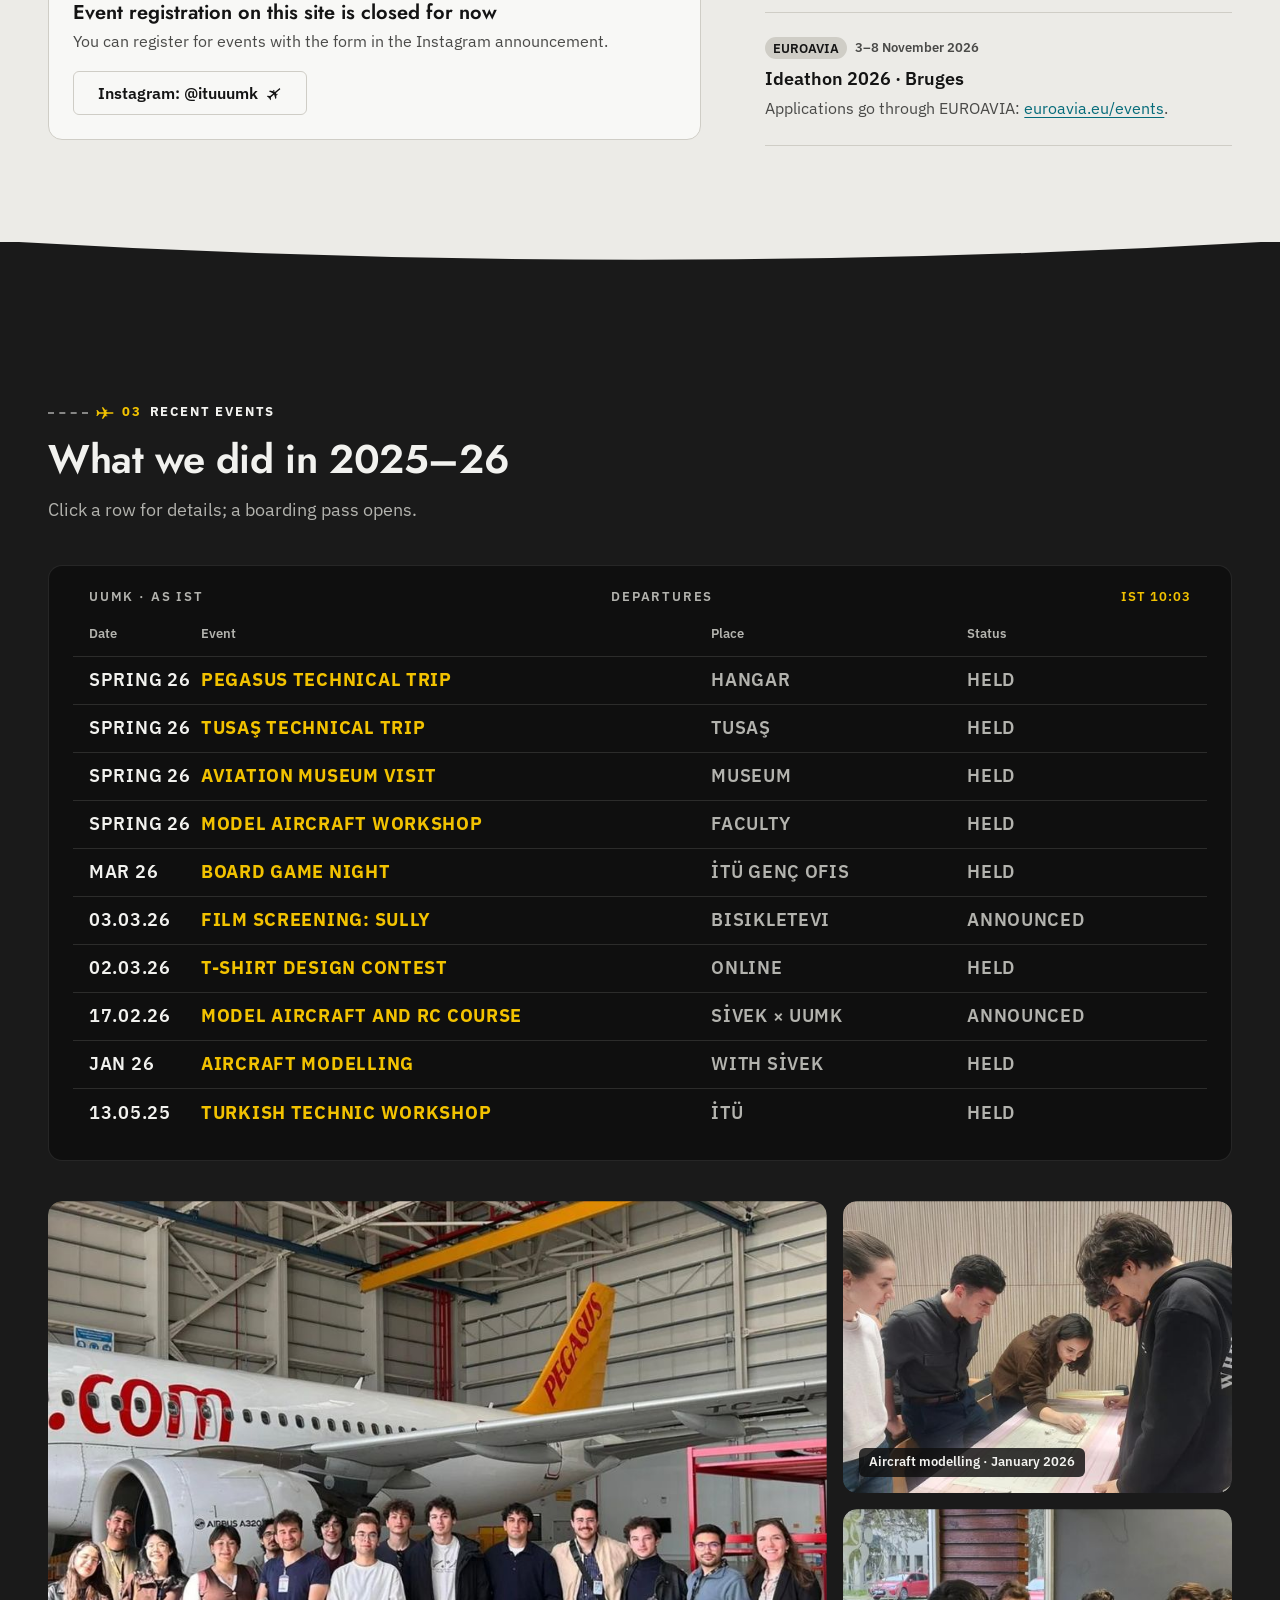
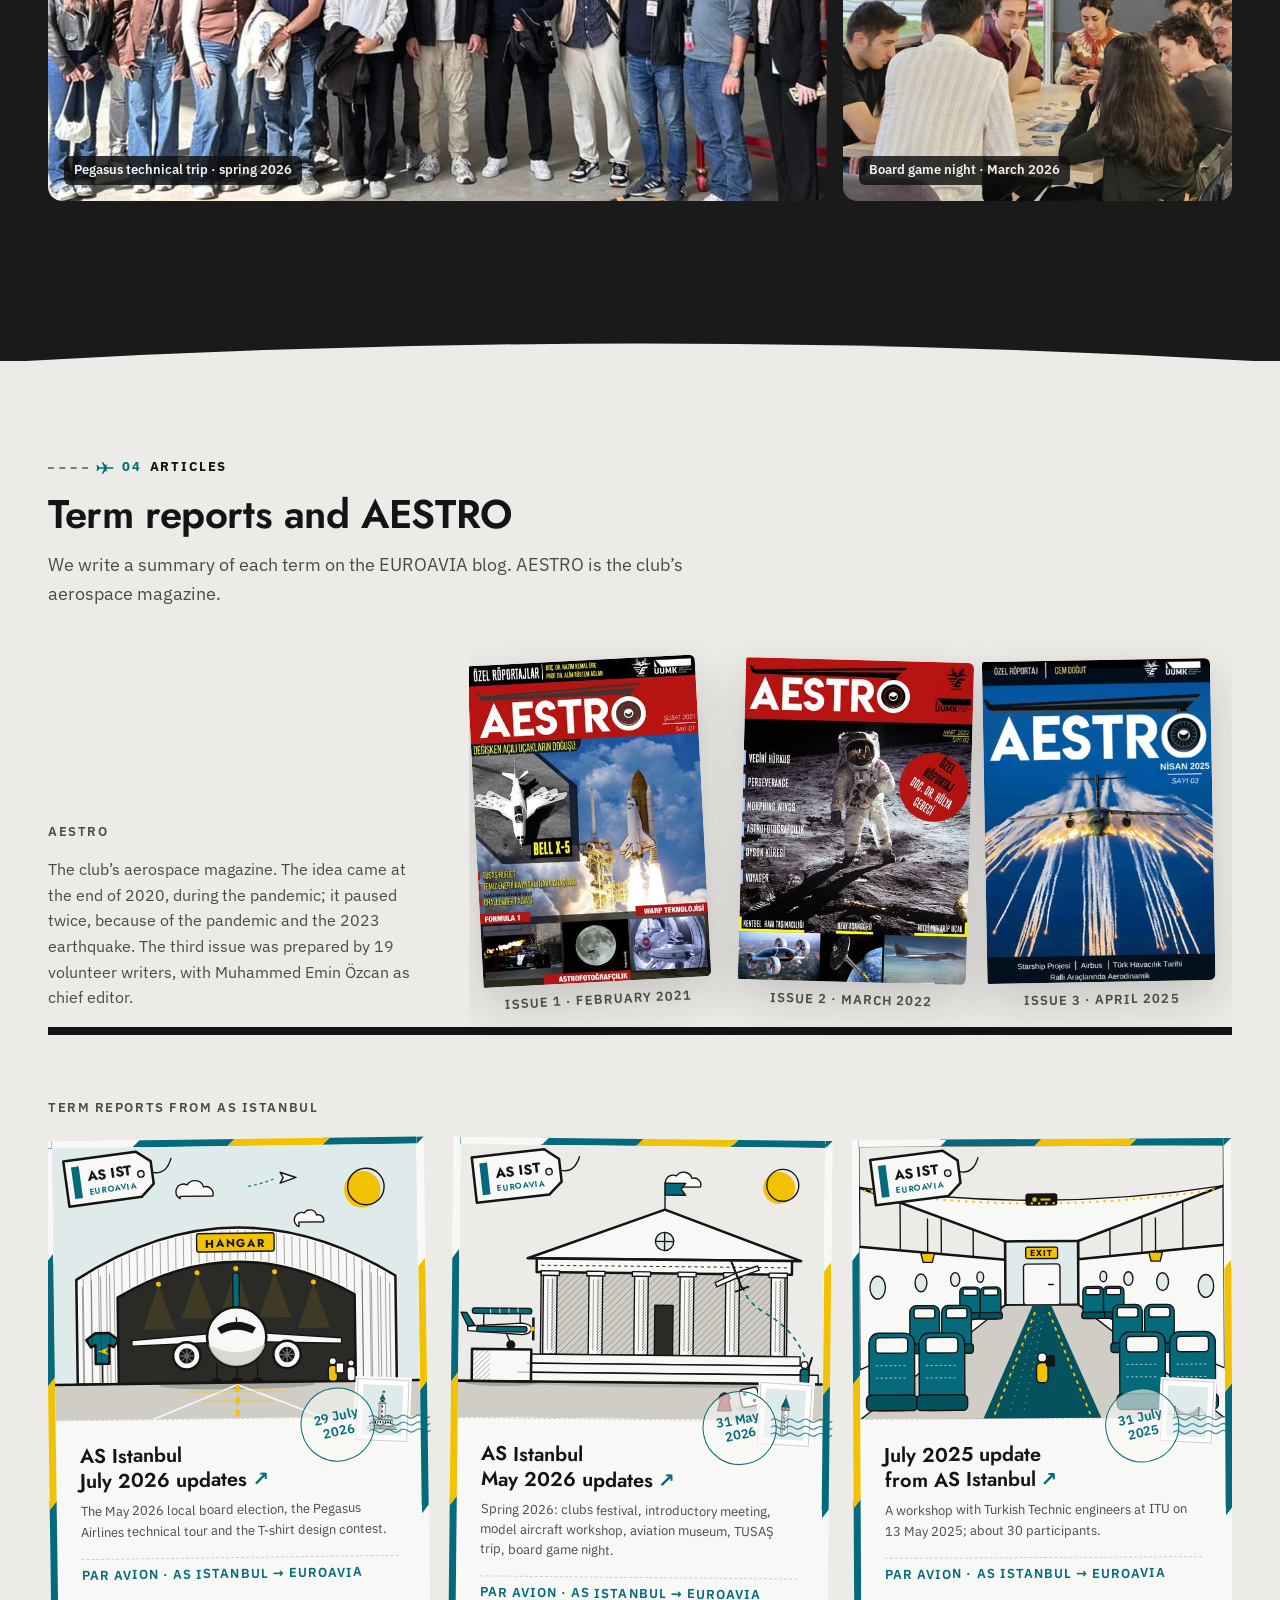
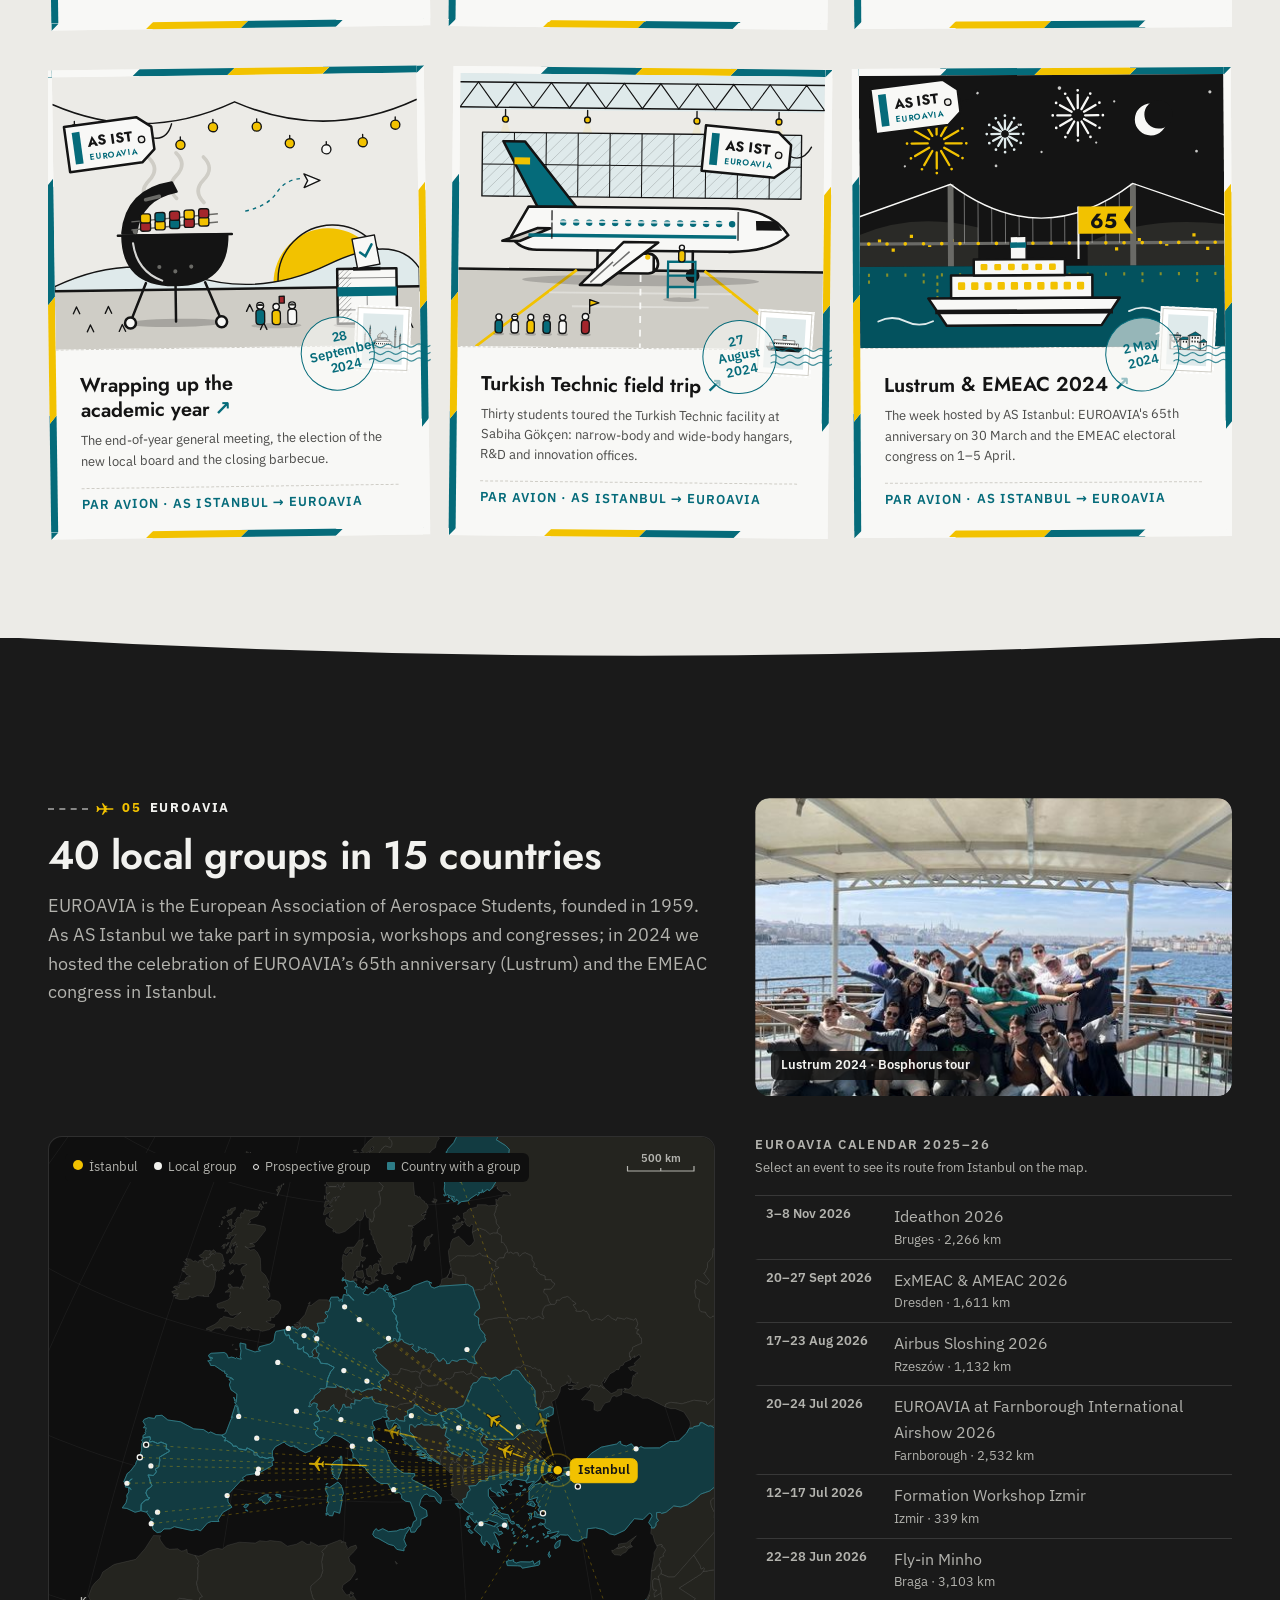
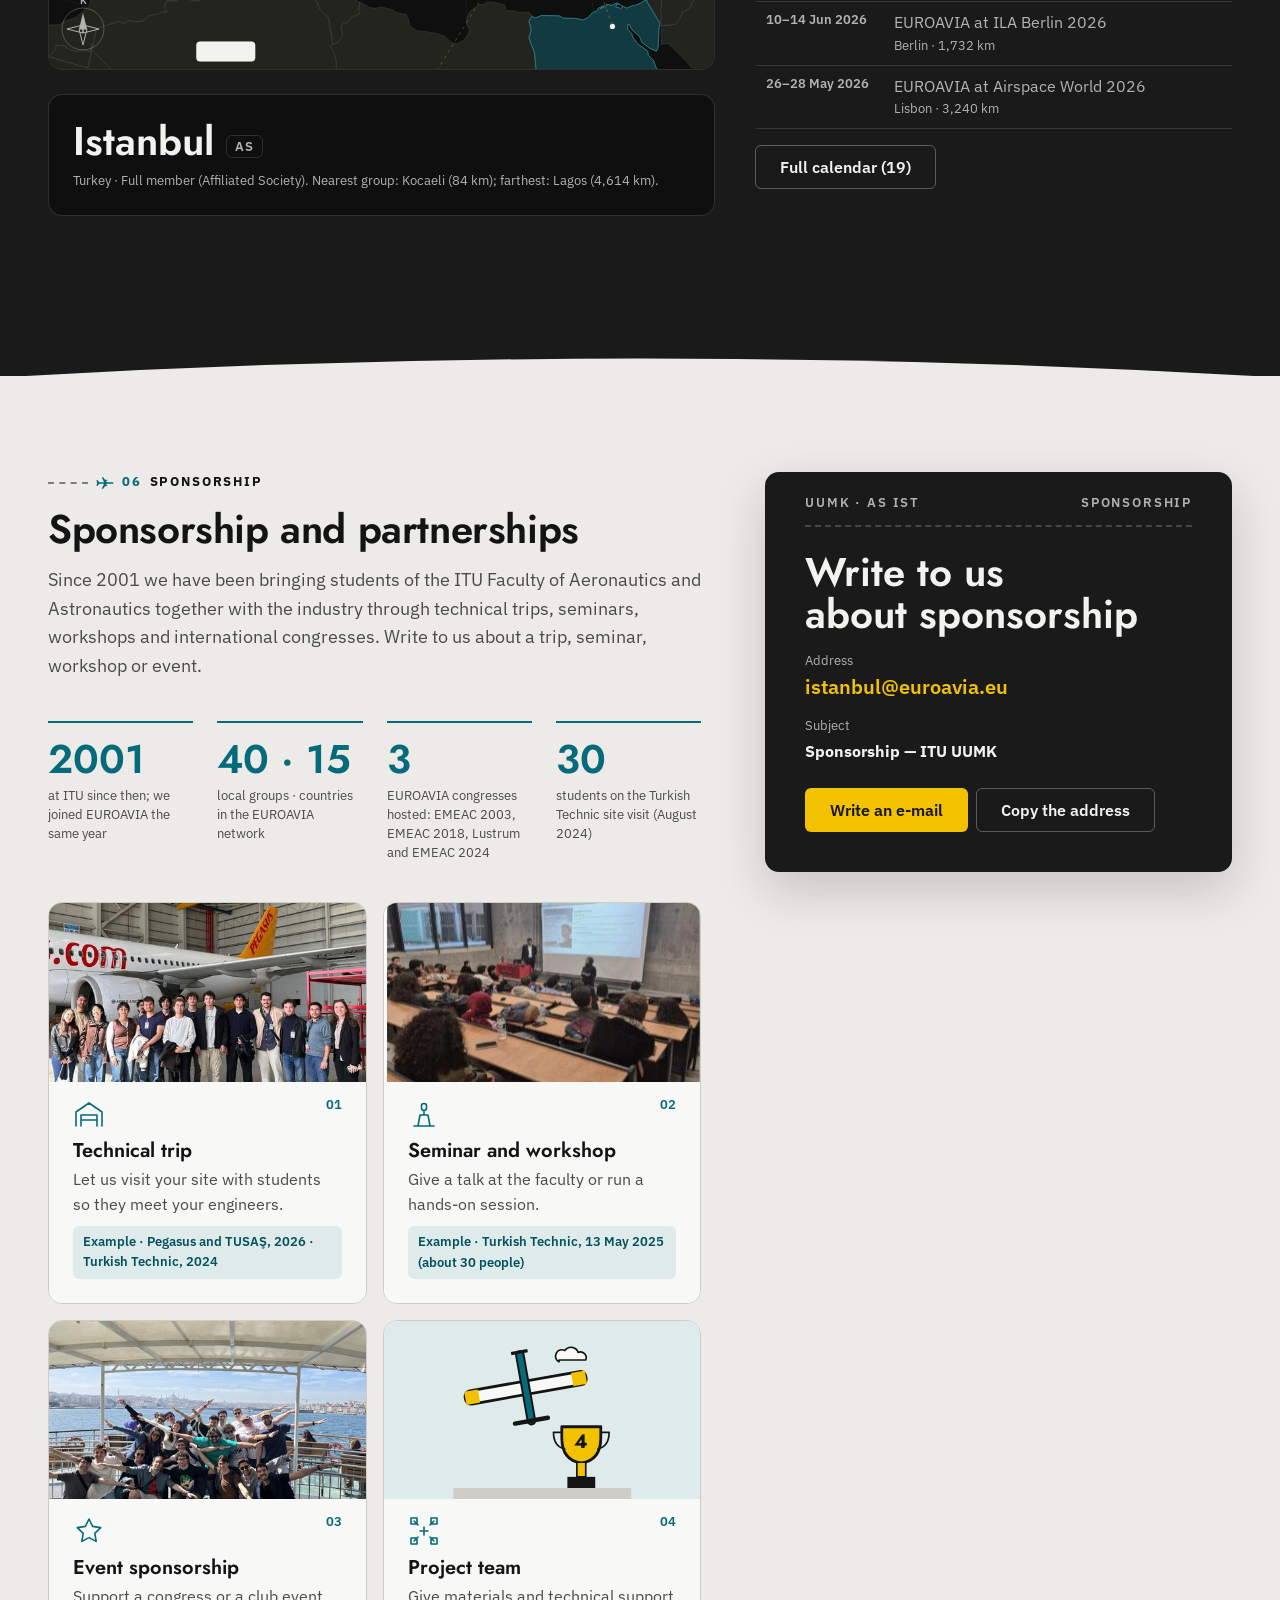
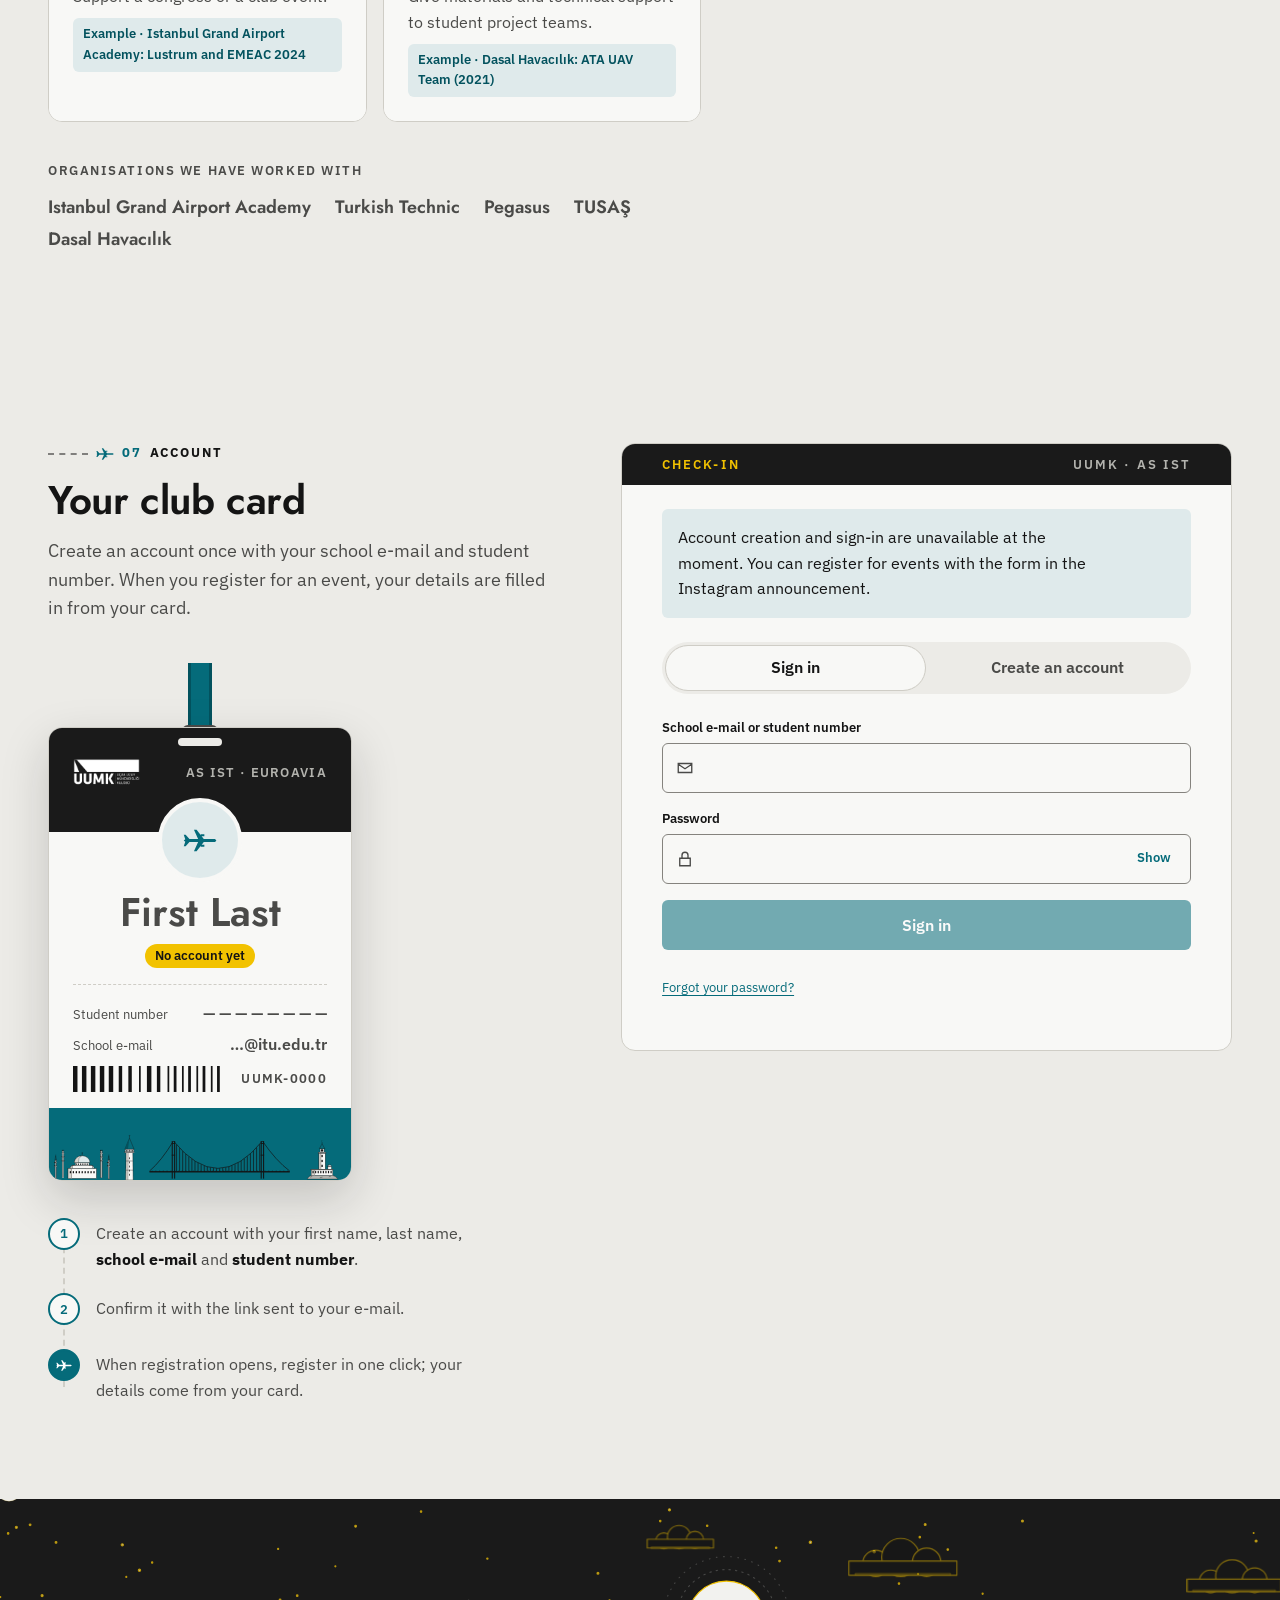
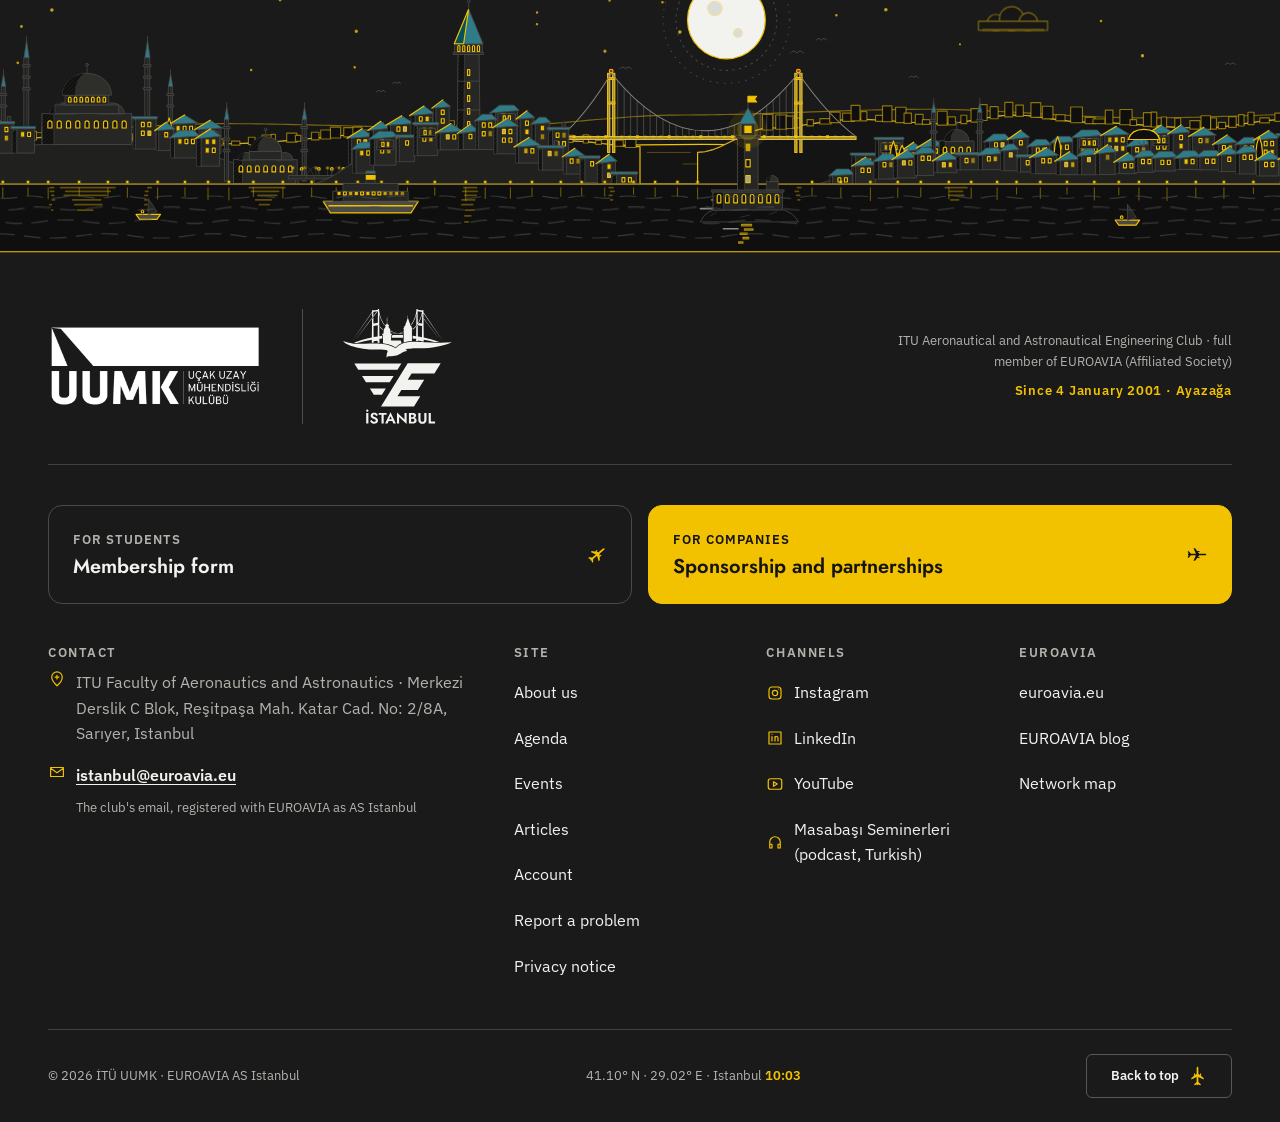
==== commit d5725124: "Kabin sahnesi ekran genişliğinde (2,2:1), apron dokusu ve flap raylarındaki çizgiler giderildi; gece" ====
--- a/index.html
+++ b/index.html
@@ -115,15 +115,15 @@
       </div>
       <div class="maket" id="maket">
         <div class="maket__sahne">
-        <picture><source media="(max-width: 760px)" srcset="gorseller/kabin-maket-m-800.jpg" width="800" height="602"><img class="maket__poster" src="gorseller/kabin-maket-1200.jpg" srcset="gorseller/kabin-maket-800.jpg 800w, gorseller/kabin-maket-1200.jpg 1200w, gorseller/kabin-maket-1800.jpg 1800w" sizes="(max-width: 1240px) 100vw, 1184px" width="1200" height="675" alt="" loading="lazy"></picture>
+        <picture><source media="(max-width: 760px)" srcset="gorseller/kabin-maket-m-800.jpg" width="800" height="602"><img class="maket__poster" src="gorseller/kabin-maket-1200.jpg" srcset="gorseller/kabin-maket-800.jpg 800w, gorseller/kabin-maket-1200.jpg 1200w, gorseller/kabin-maket-1800.jpg 1800w" sizes="100vw" width="1200" height="545" alt="" loading="lazy"></picture>
         <canvas class="maket__tuval" id="maket-tuval" aria-hidden="true"></canvas>
         <ol class="maket__imler">
-          <li data-konum="83.71 39.38 81.23 67.34"><button class="maket__im" type="button" aria-controls="kabin-0" aria-pressed="true"><span class="maket__no" aria-hidden="true">1</span><span class="maket__ad" data-i18n="kokpit">Yönetim kurulu</span></button></li>
-          <li data-konum="73.98 33.38 73.10 58.84"><button class="maket__im" type="button" aria-controls="kabin-1" aria-pressed="false"><span class="maket__no" aria-hidden="true">2</span><span class="maket__ad" data-i18n="e1">Etkinlik</span></button></li>
-          <li data-konum="62.43 30.96 62.41 52.32"><button class="maket__im" type="button" aria-controls="kabin-2" aria-pressed="false"><span class="maket__no" aria-hidden="true">3</span><span class="maket__ad" data-i18n="e2">Ar-Ge</span></button></li>
-          <li data-konum="50.89 28.56 51.72 45.77"><button class="maket__im" type="button" aria-controls="kabin-3" aria-pressed="false"><span class="maket__no" aria-hidden="true">4</span><span class="maket__ad" data-i18n="e3">Sponsorluk</span></button></li>
-          <li data-konum="39.35 26.14 41.03 39.25"><button class="maket__im" type="button" aria-controls="kabin-4" aria-pressed="false"><span class="maket__no" aria-hidden="true">5</span><span class="maket__ad" data-i18n="e4">Tanıtım</span></button></li>
-          <li data-konum="27.80 23.72 30.36 32.73"><button class="maket__im" type="button" aria-controls="kabin-5" aria-pressed="false"><span class="maket__no" aria-hidden="true">6</span><span class="maket__ad" data-i18n="e5">Tasarım</span></button></li>
+          <li data-konum="78.10 39.05 81.23 67.34"><button class="maket__im" type="button" aria-controls="kabin-0" aria-pressed="true"><span class="maket__no" aria-hidden="true">1</span><span class="maket__ad" data-i18n="kokpit">Yönetim kurulu</span></button></li>
+          <li data-konum="69.99 32.87 73.10 58.84"><button class="maket__im" type="button" aria-controls="kabin-1" aria-pressed="false"><span class="maket__no" aria-hidden="true">2</span><span class="maket__ad" data-i18n="e1">Etkinlik</span></button></li>
+          <li data-konum="60.36 30.38 62.41 52.32"><button class="maket__im" type="button" aria-controls="kabin-2" aria-pressed="false"><span class="maket__no" aria-hidden="true">3</span><span class="maket__ad" data-i18n="e2">Ar-Ge</span></button></li>
+          <li data-konum="50.74 27.89 51.72 45.77"><button class="maket__im" type="button" aria-controls="kabin-3" aria-pressed="false"><span class="maket__no" aria-hidden="true">4</span><span class="maket__ad" data-i18n="e3">Sponsorluk</span></button></li>
+          <li data-konum="41.12 25.40 41.03 39.25"><button class="maket__im" type="button" aria-controls="kabin-4" aria-pressed="false"><span class="maket__no" aria-hidden="true">5</span><span class="maket__ad" data-i18n="e4">Tanıtım</span></button></li>
+          <li data-konum="31.50 22.93 30.36 32.73"><button class="maket__im" type="button" aria-controls="kabin-5" aria-pressed="false"><span class="maket__no" aria-hidden="true">6</span><span class="maket__ad" data-i18n="e5">Tasarım</span></button></li>
         </ol>
         </div>
         <div class="kabin" id="kabin" aria-live="polite">
--- a/site.css
+++ b/site.css
@@ -174,6 +174,8 @@
 html.js:not(.az) .ist--gece .fener-hale { animation: fener-nabiz 2.4s ease-in-out infinite; }
 html.js:not(.az) .ist--gece .ikaz { animation: ikaz-yan 1.8s linear infinite; }
 html.js:not(.az) .ist--gece .ikaz--2 { animation-delay: -0.9s; }
+.ist--gece { fill: none; stroke: var(--gece-vurgu); stroke-width: 1.6; stroke-linecap: round; stroke-linejoin: round; }
+.ist--gece .u2 { stroke-opacity: 0.55; }
 .ist--gece .ys2 { stroke: var(--gece-vurgu); opacity: 0.35; }
 .ist--gece .blok--bulutlar { opacity: 0.5; }
 .ist .gy { fill: url(#tarama-gun); stroke: var(--i-c); stroke-width: 0.8; stroke-linejoin: round; }
@@ -566,7 +568,7 @@
 .kabin-kap__bas { max-width: 46rem; }
 .kabin-kap__bas p { color: var(--soluk); }
 .maket { position: relative; margin-top: var(--b-3); }
-.maket__sahne { position: relative; aspect-ratio: 16 / 9; overflow: hidden; border-radius: var(--r-2); }
+.maket__sahne { position: relative; width: 100vw; margin-inline: calc(50% - 50vw); aspect-ratio: 2.2; overflow: hidden; }
 .maket__poster, .maket__tuval { position: absolute; inset: 0; width: 100%; height: 100%; }
 .maket__poster { object-fit: cover; transition: opacity var(--sure) ease; }
 .maket[data-cizici='3b'] .maket__poster { opacity: 0; }
@@ -603,11 +605,11 @@
 .js .kabin__ust { padding-left: 3.4em; }
 .js .kabin__sira { position: absolute; left: var(--b-3); top: calc(var(--b-2) + 16px); }
 .js .kabin { position: relative; gap: 12px; margin-top: var(--b-2); padding: var(--b-2) var(--b-3); border: 1px solid var(--cizgi); border-radius: var(--r-2); background: var(--yuzey); }
-@media (min-width: 1280px) { .js .kabin { position: absolute; left: var(--b-2); bottom: var(--b-2); z-index: 2; width: 24rem; margin: 0; box-shadow: var(--g-1); } }
+@media (min-width: 1360px) { .js .kabin { position: absolute; left: var(--b-2); bottom: var(--b-2); z-index: 2; width: 24rem; margin: 0; box-shadow: var(--g-1); } }
 .js .kabin__kart { grid-area: 1 / 1; transition: opacity 280ms ease, visibility 280ms; }
 .js .kabin__kart:not([data-secili]) { visibility: hidden; opacity: 0; }
 @media (max-width: 760px) {
-  .maket__sahne { margin-inline: calc(var(--kenar) * -1); aspect-ratio: 4 / 3; border-radius: 0; }
+  .maket__sahne { aspect-ratio: 4 / 3; }
   .maket:not([data-cizici='3b']) .maket__imler > li { left: var(--xm); top: var(--ym); }
   .maket__im[aria-pressed='true']:not(:hover) .maket__ad { opacity: 0; }
   .bos__resim { aspect-ratio: 4 / 3; object-fit: cover; }
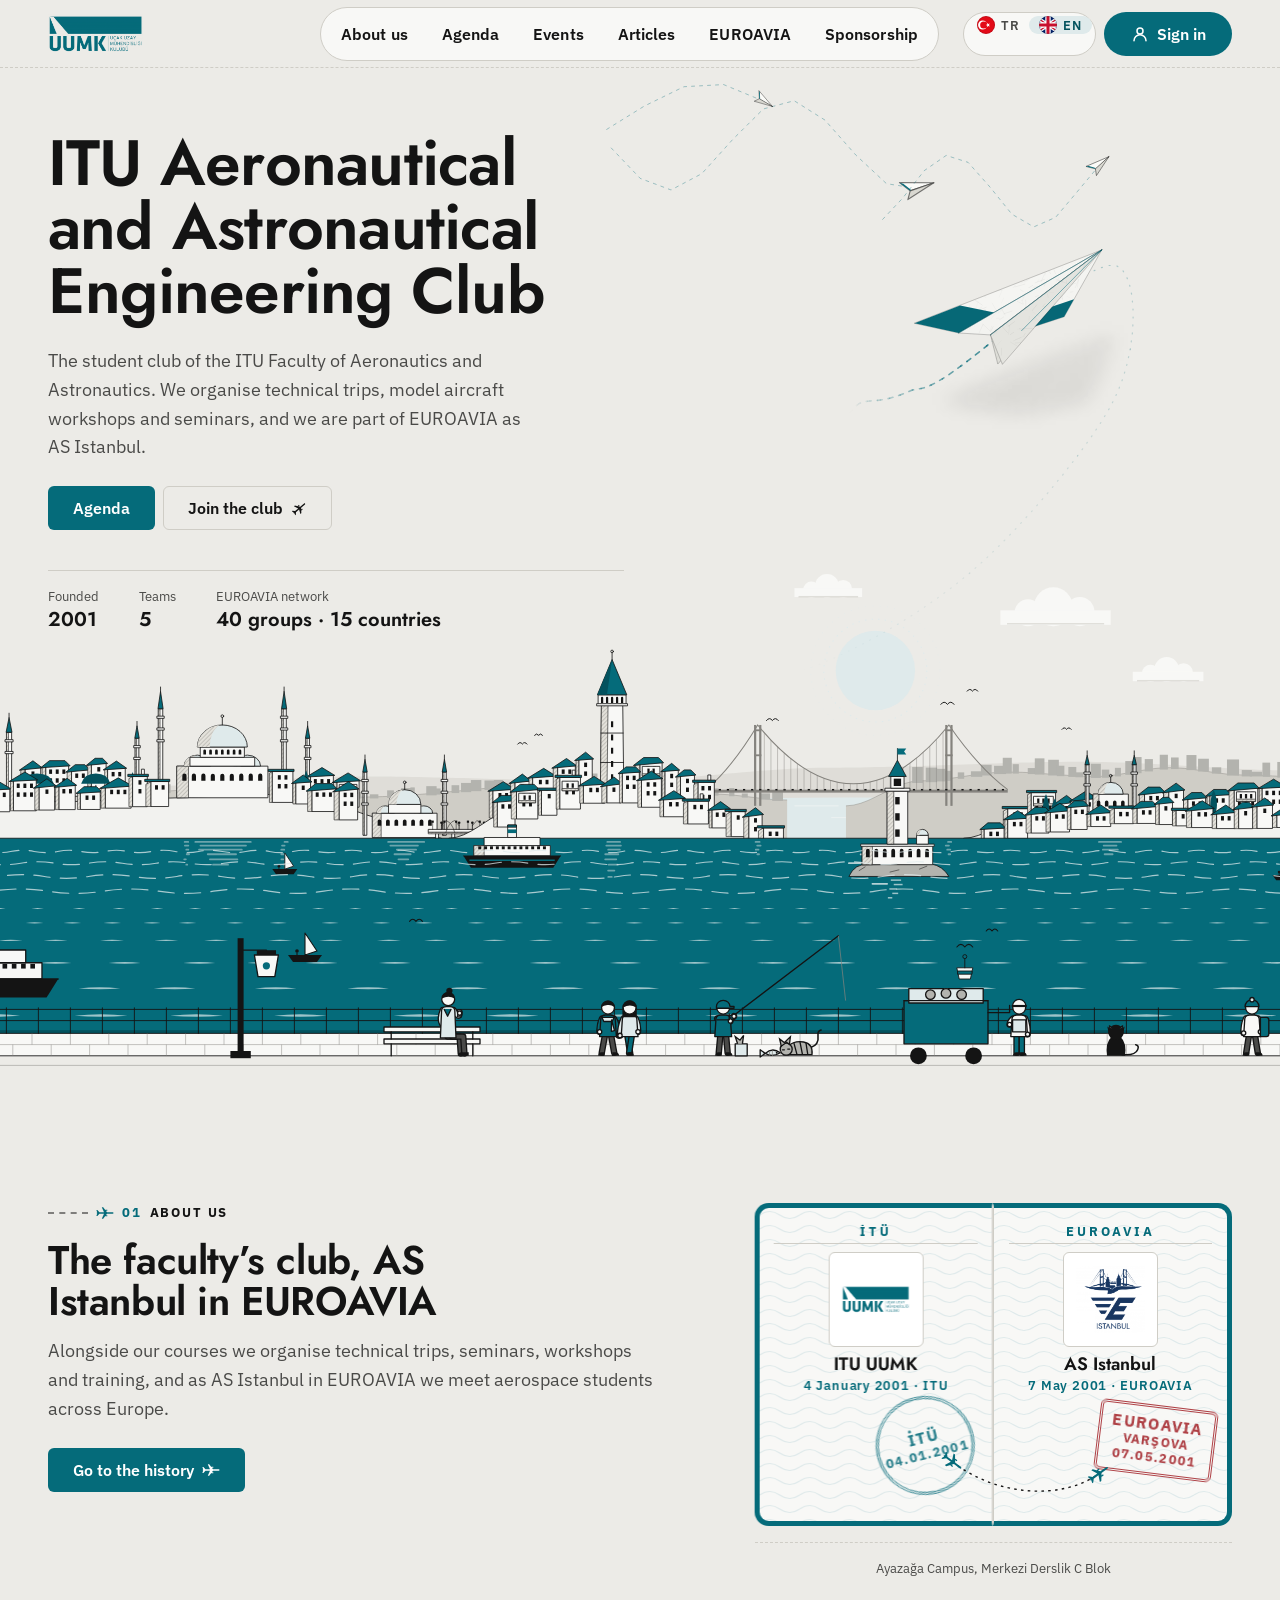
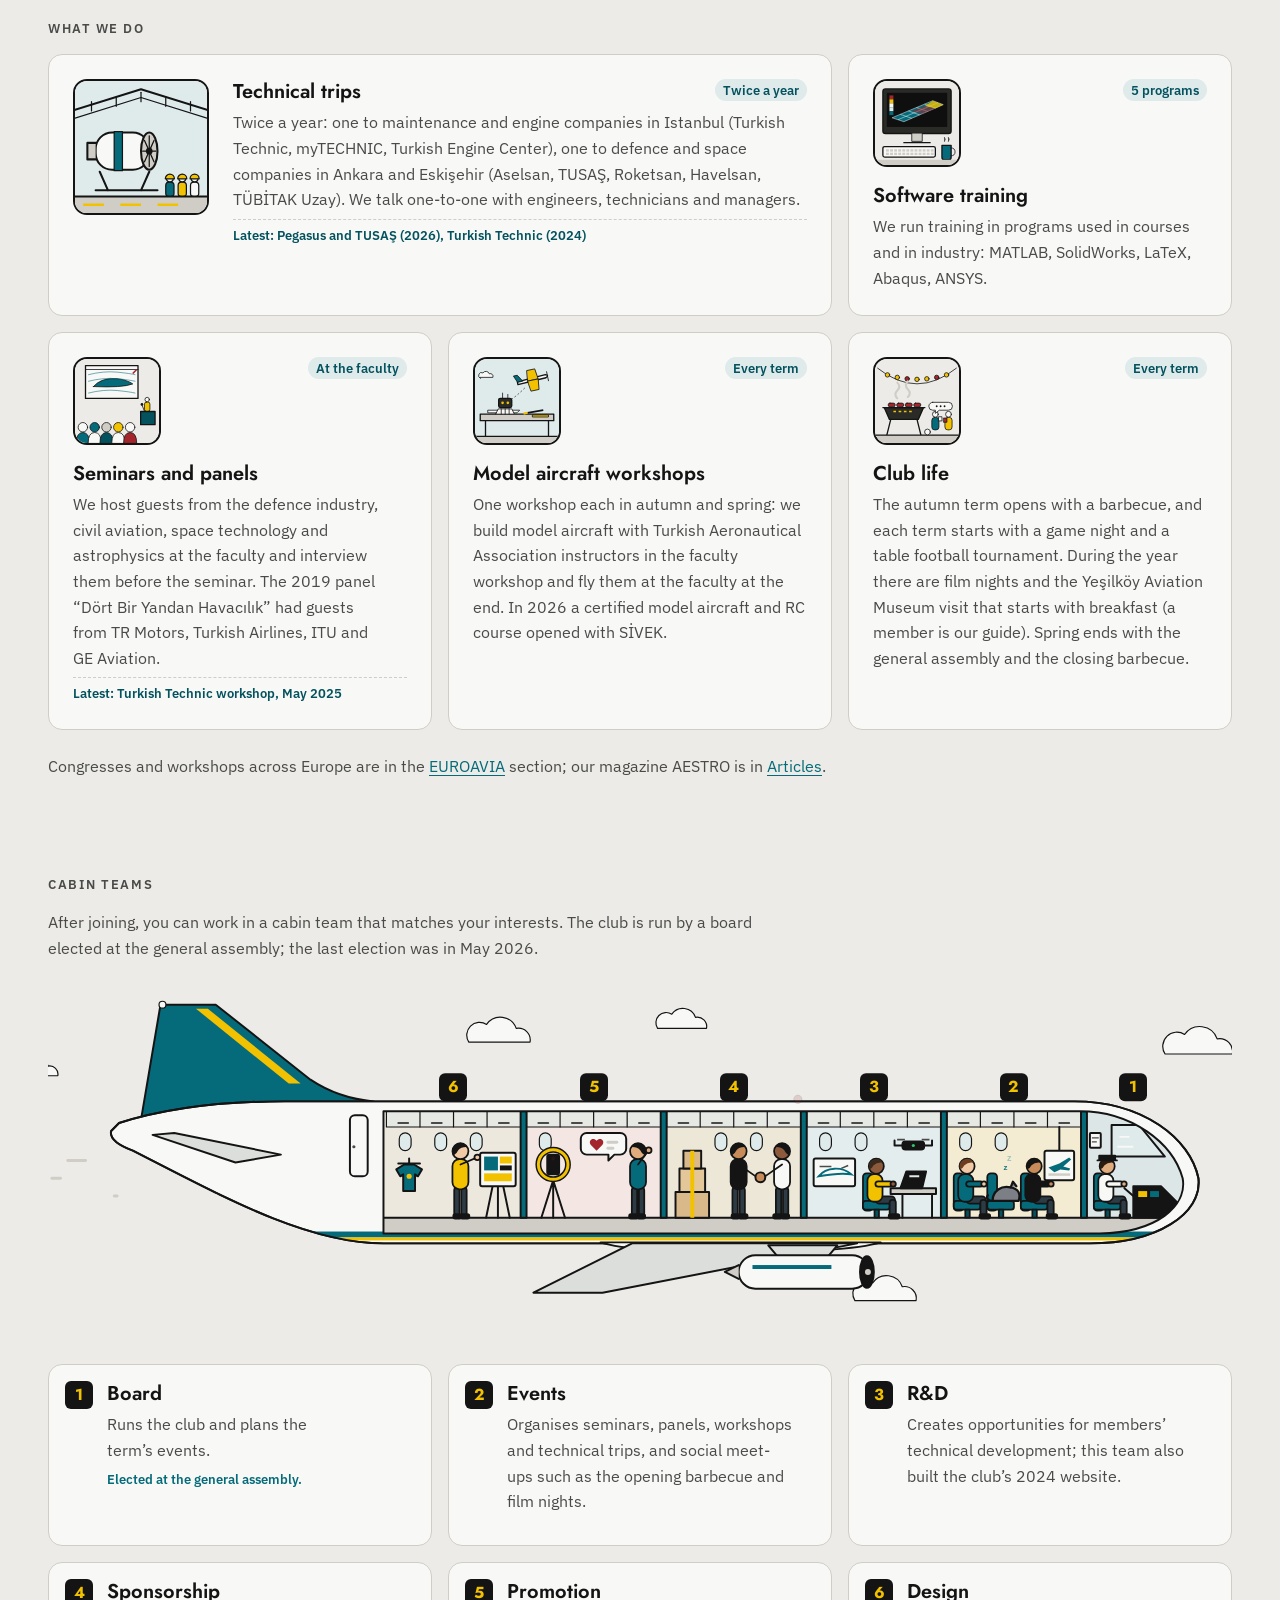
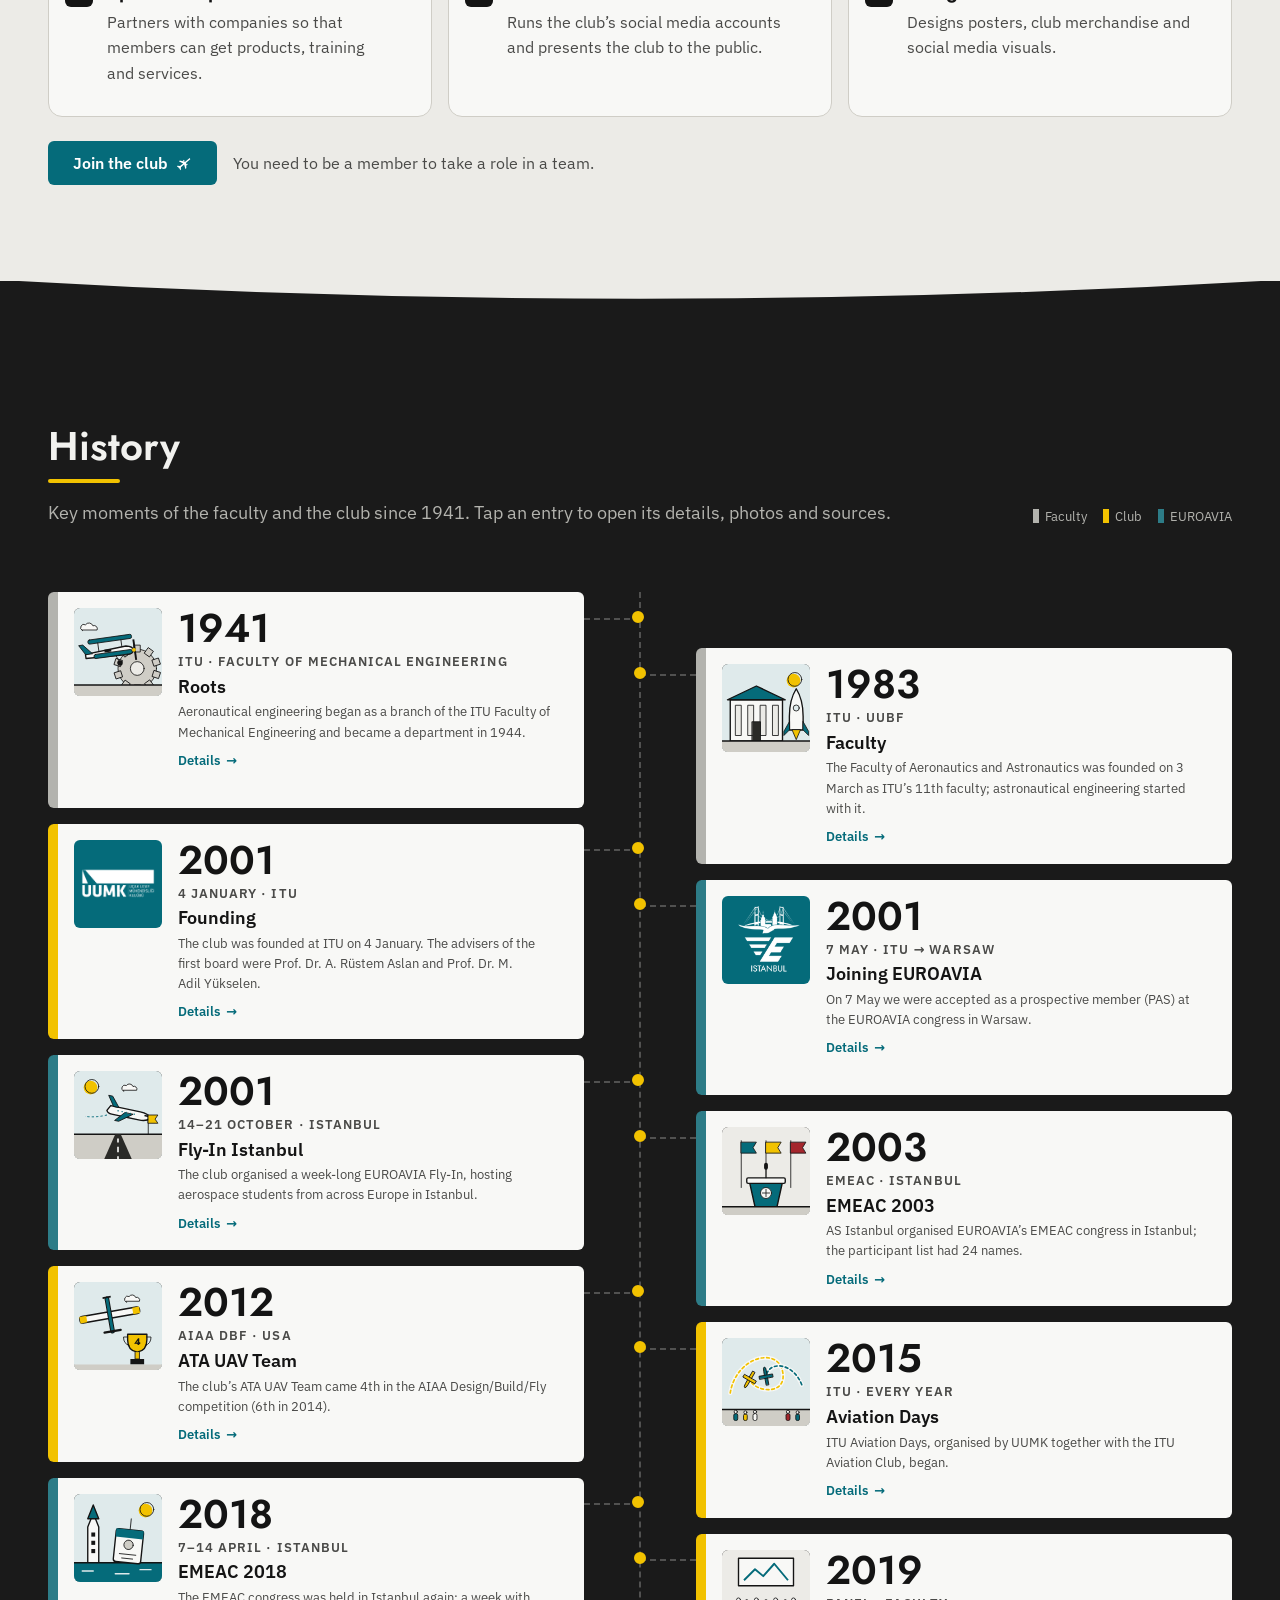
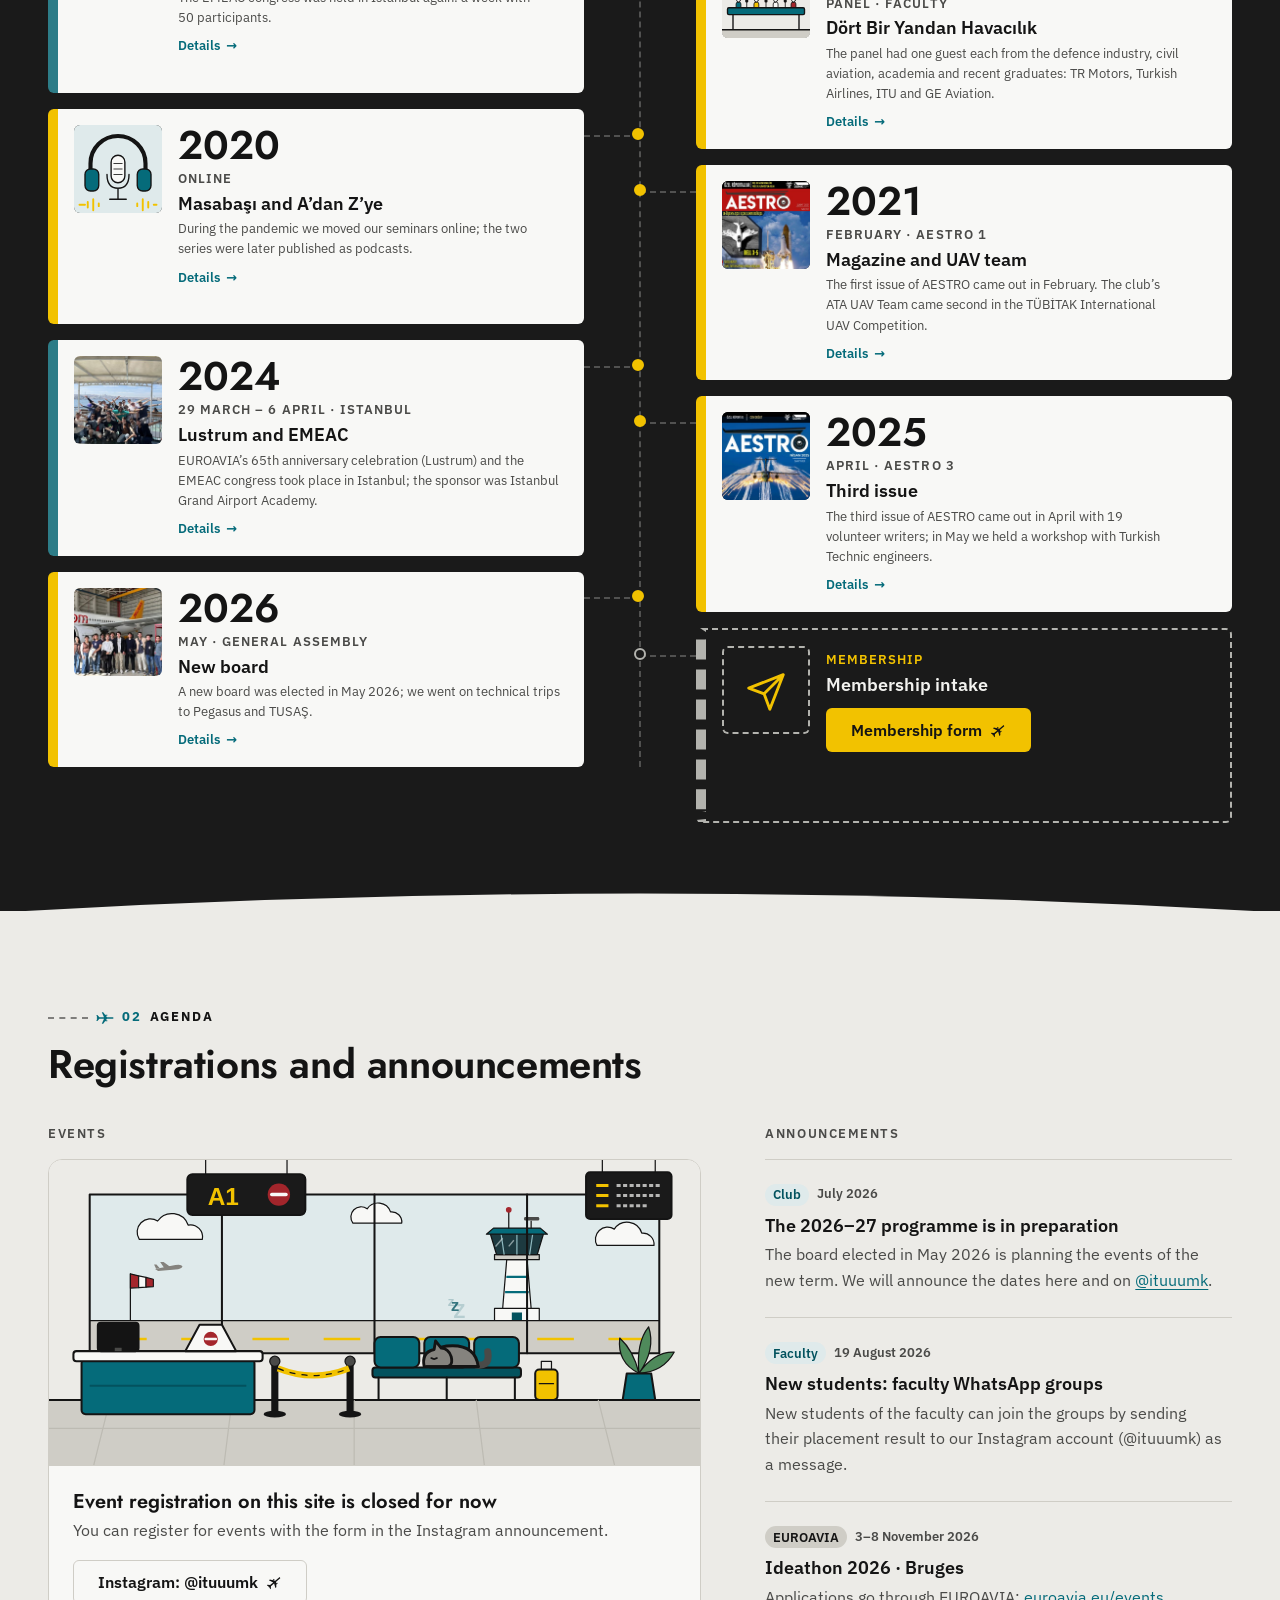
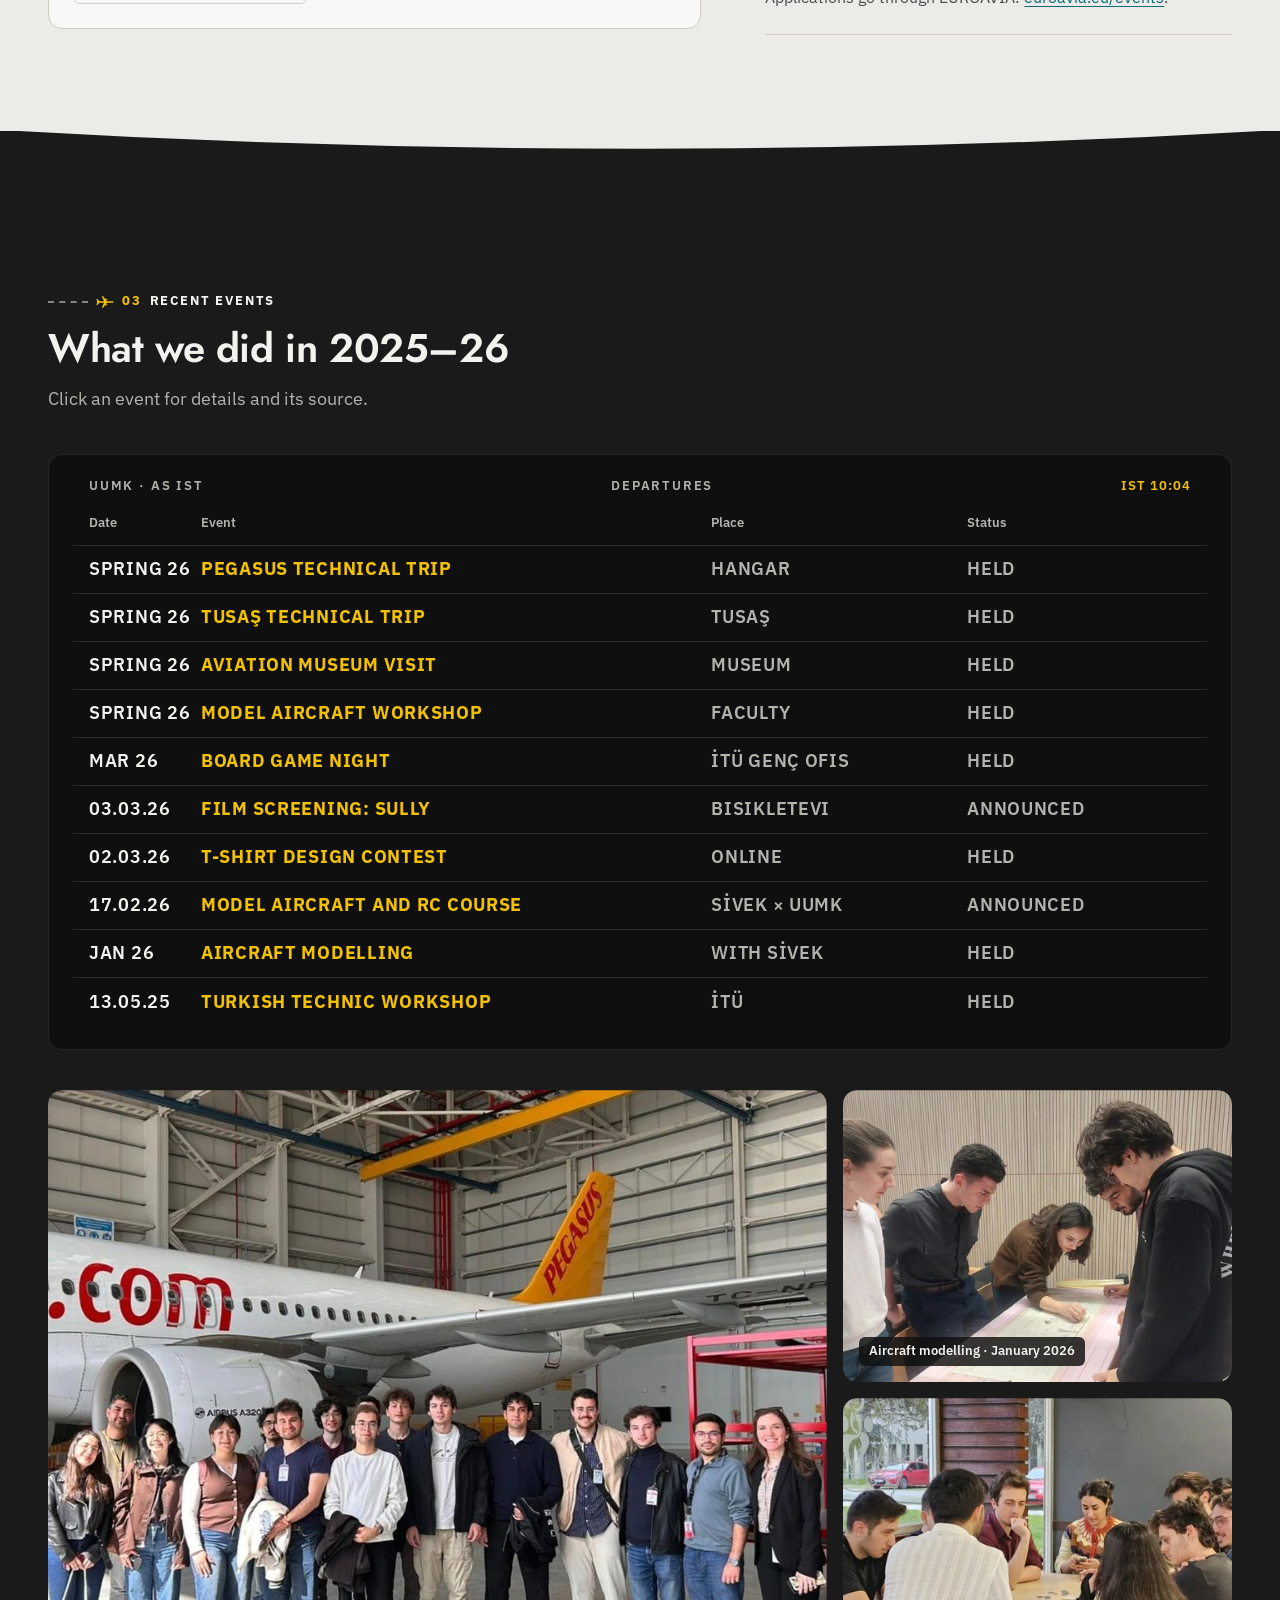
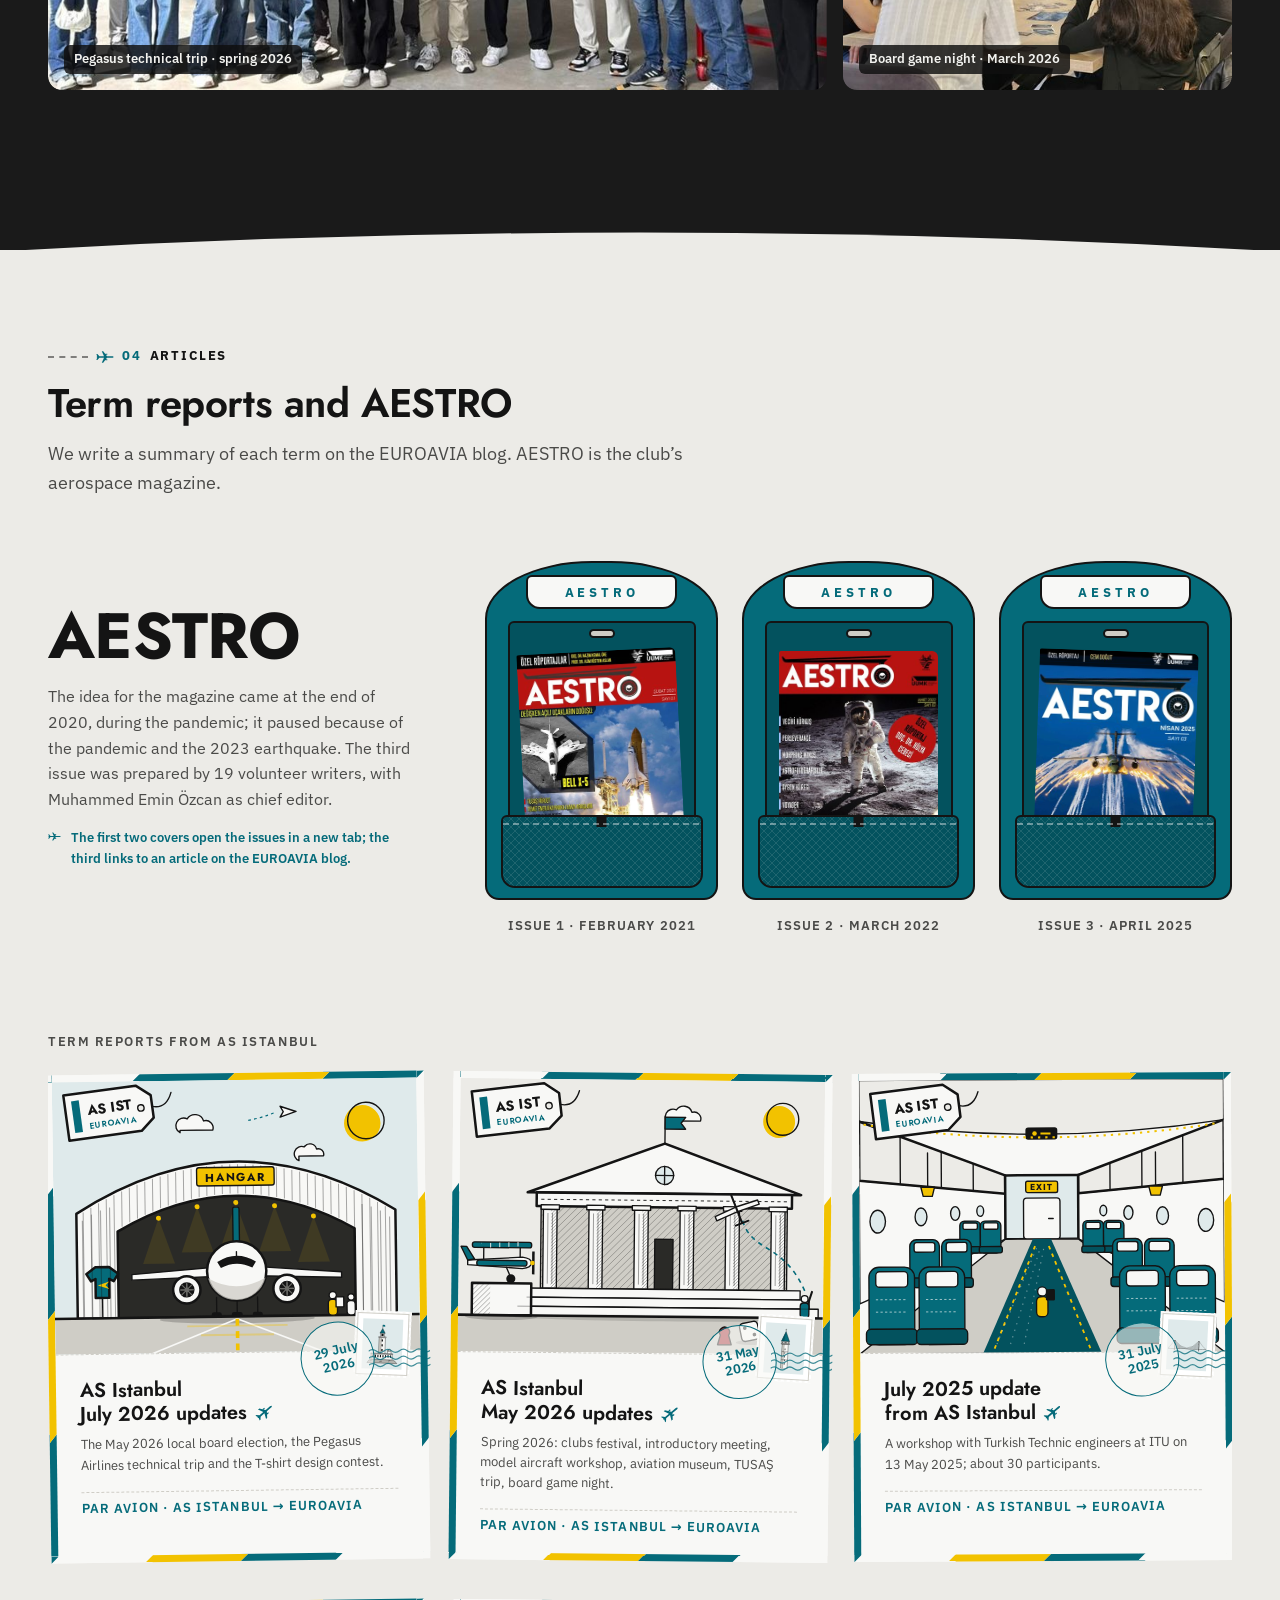
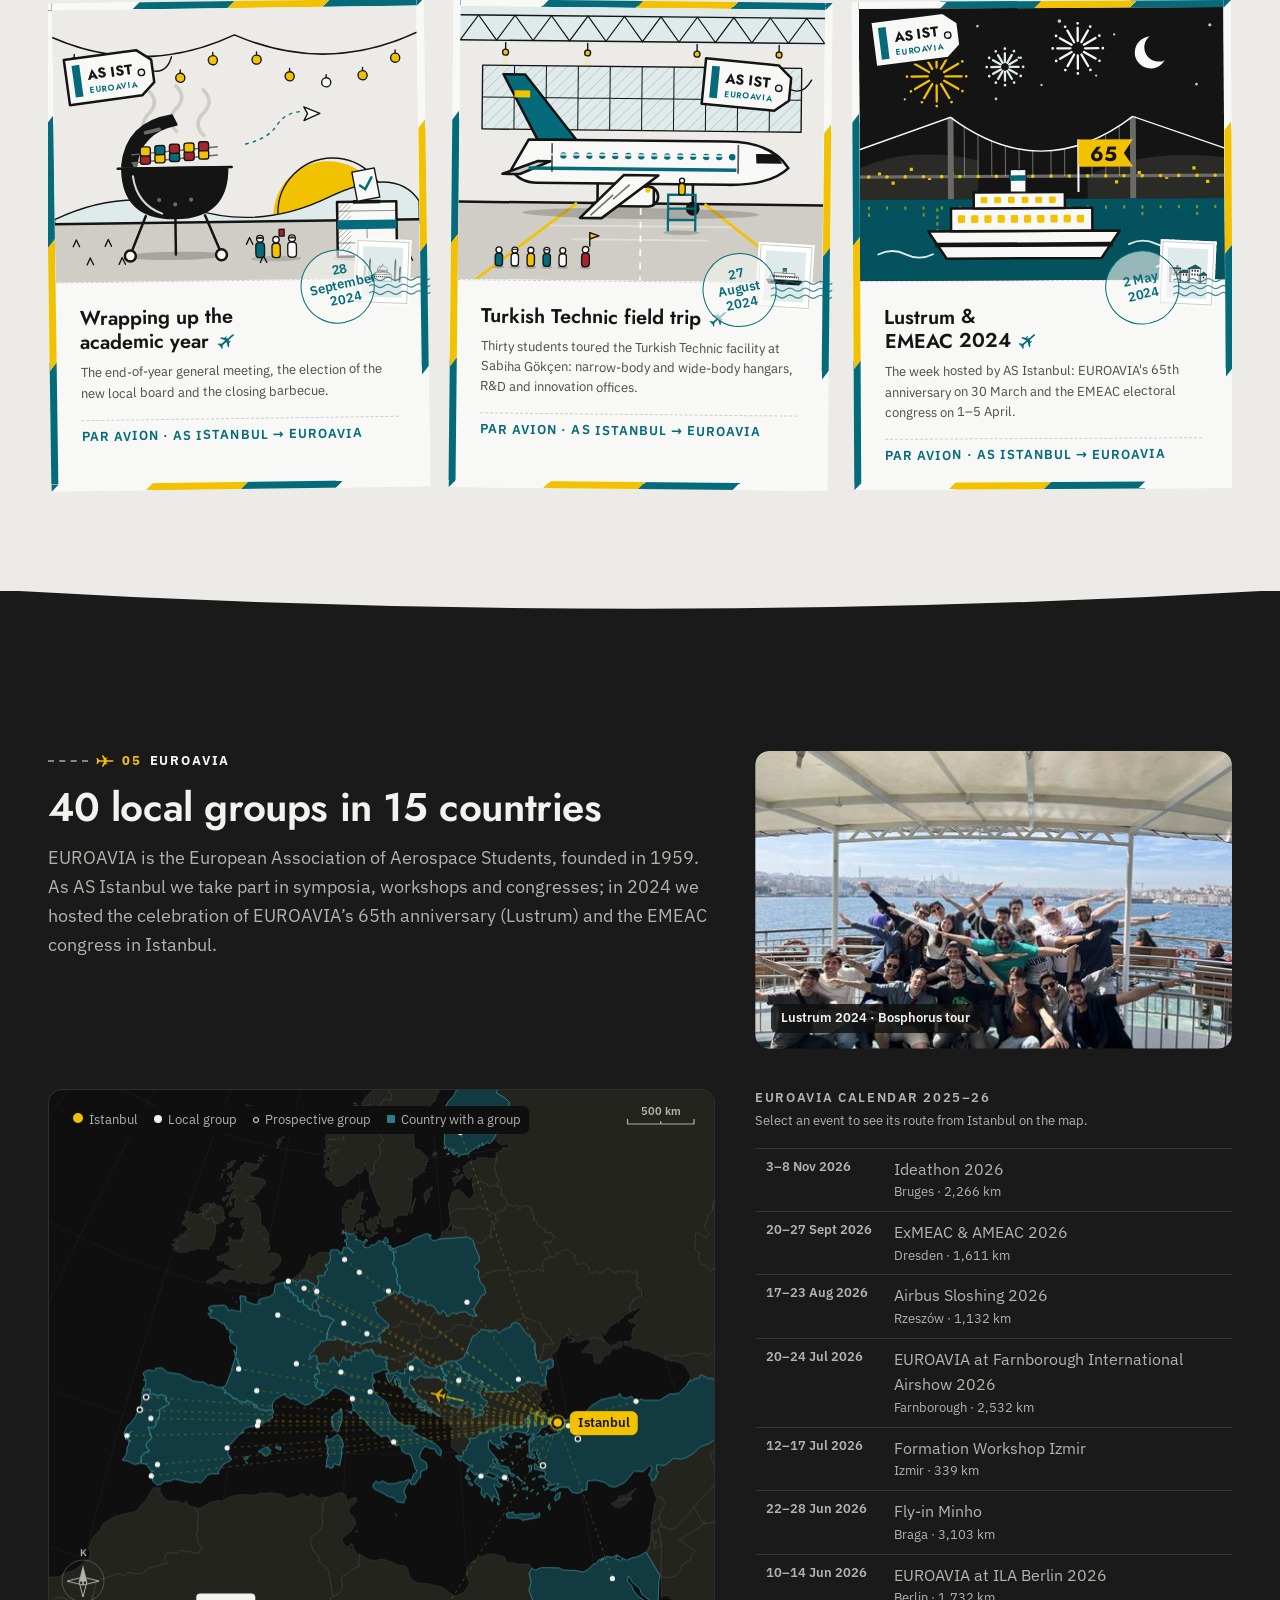
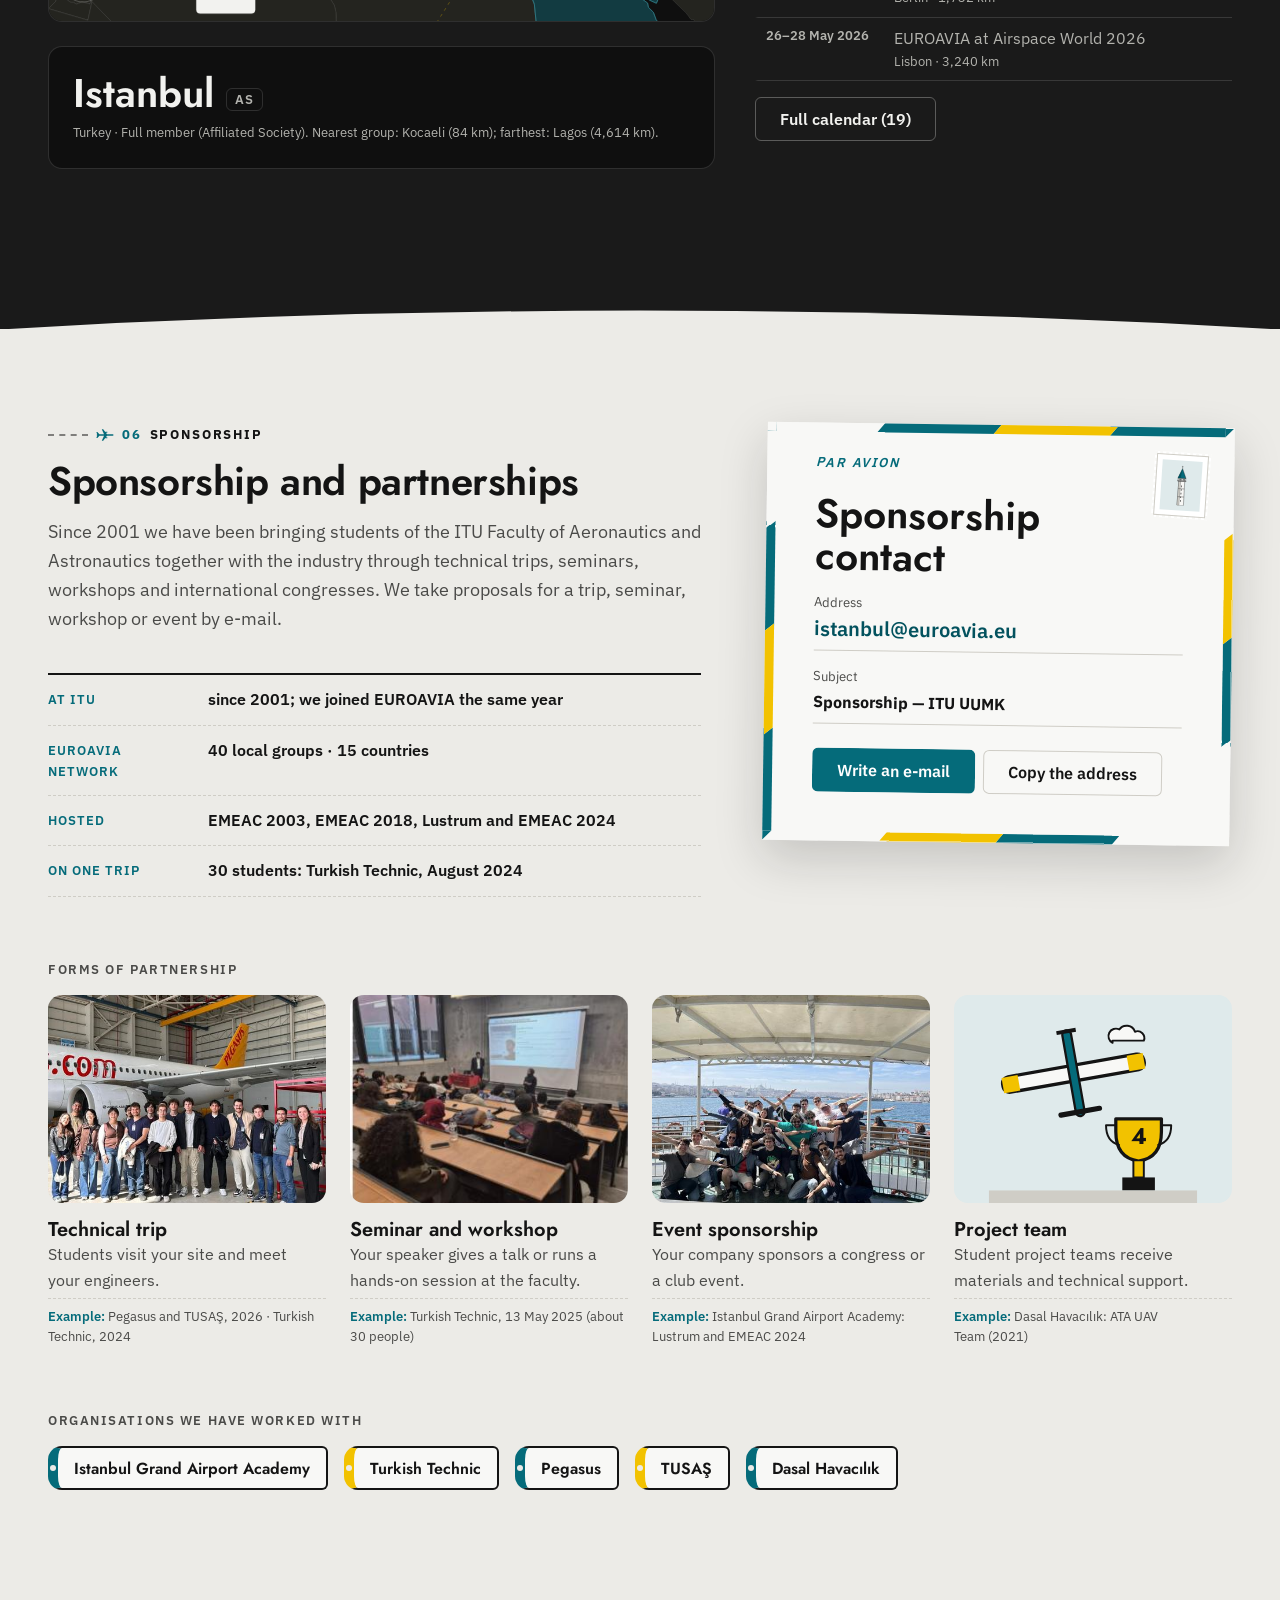
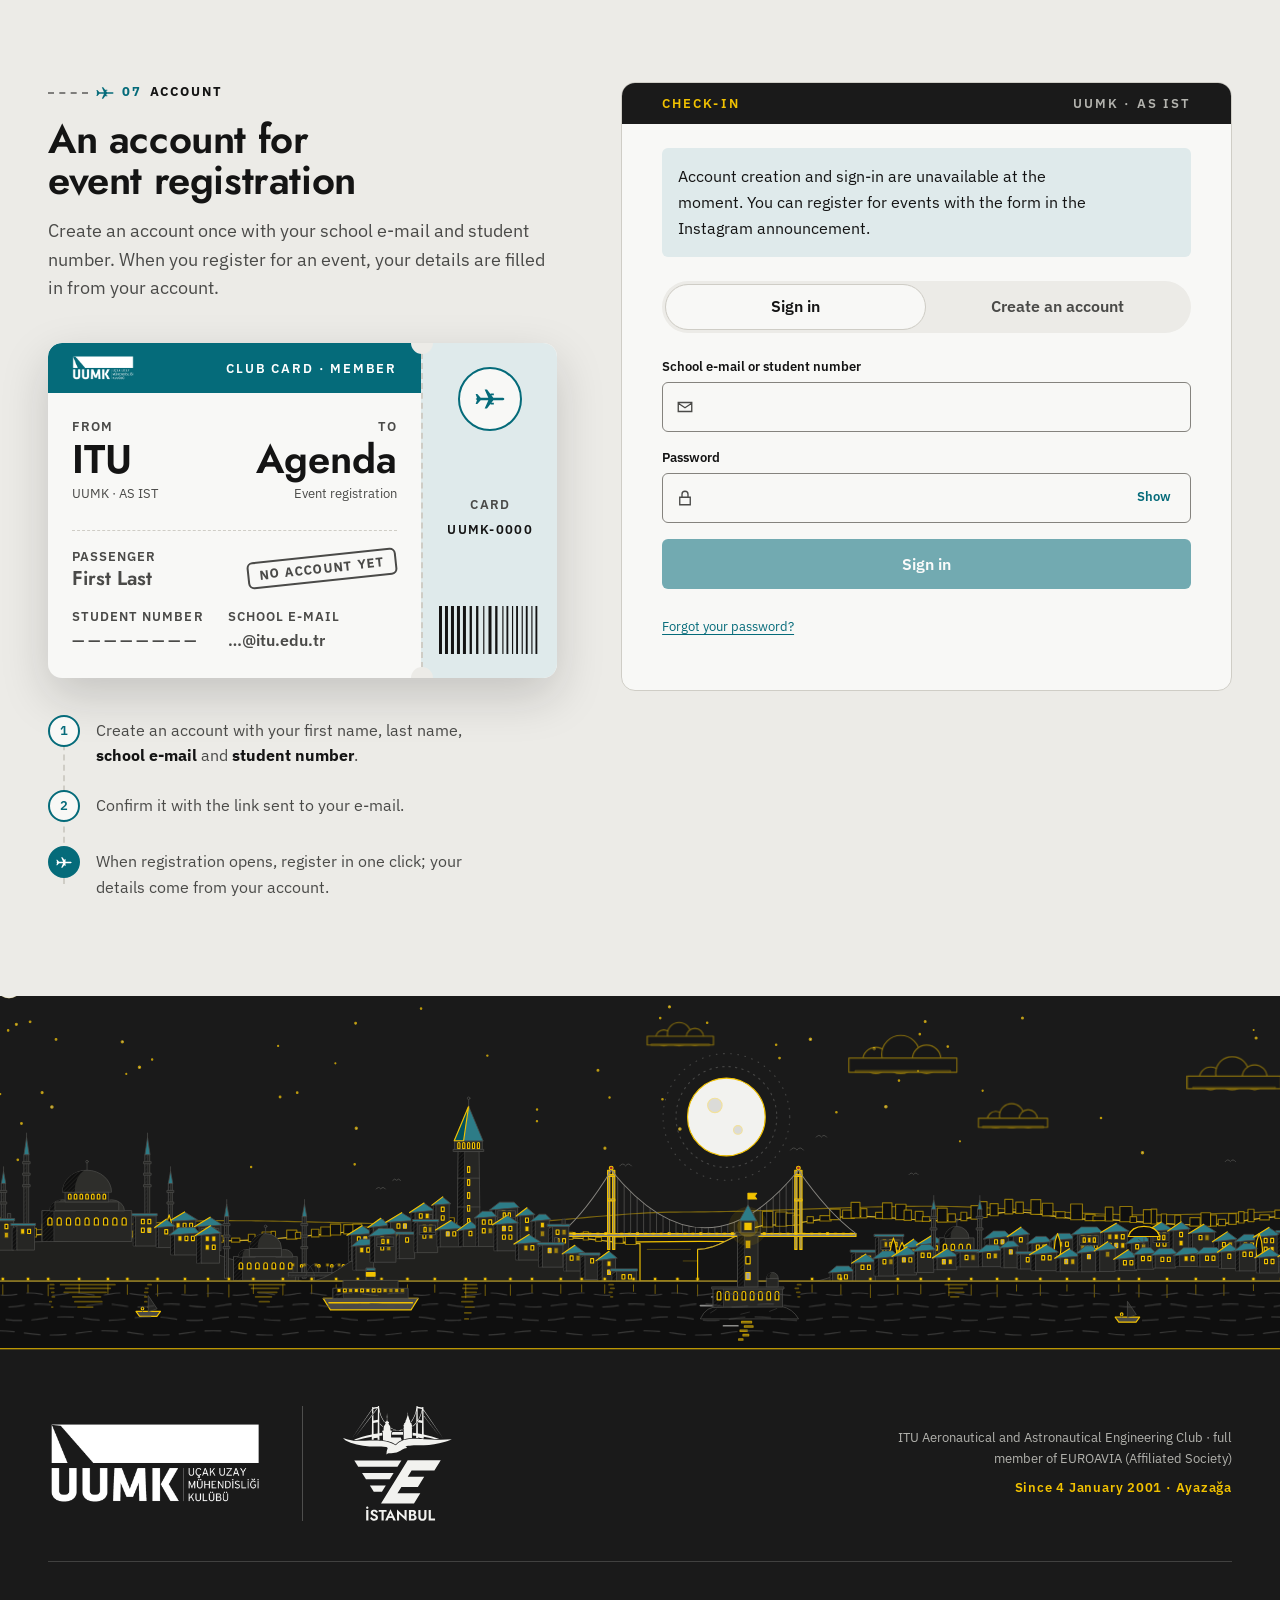
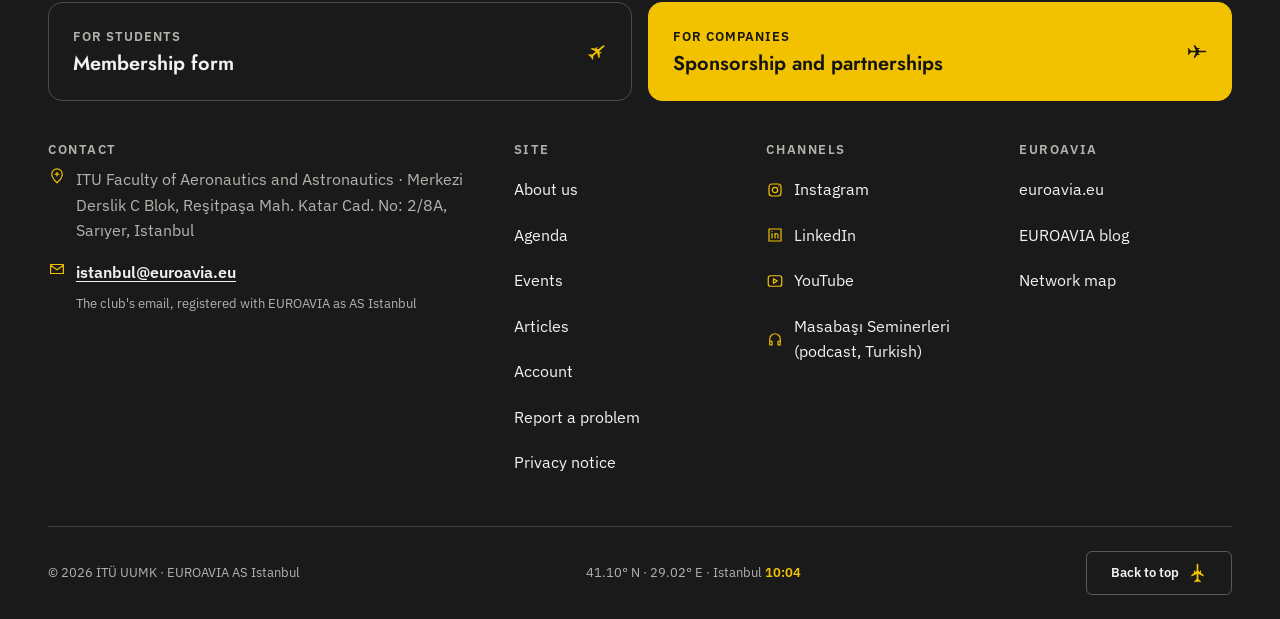
==== commit 8b4edc27: "UUMK v15: kabin ekipleri düz yan kesit çizim ve hep açık ekip kartları (three.js ve 3B posterler kal" ====
--- a/index.html
+++ b/index.html
@@ -85,13 +85,26 @@
       <div>
         <p class="bolum__ust"><span class="bolum__no" aria-hidden="true">01</span><span data-i18n="kulupUst">Biz kimiz</span></p>
         <h2 id="kulup-baslik" data-i18n="kulupBaslik">Fakültenin kulübü, EUROAVIA'da AS Istanbul</h2>
-        <p class="bolum__giris" data-i18n="kulupGiris">İTÜ Uçak ve Uzay Bilimleri Fakültesi öğrencilerinin kulübüyüz. Derslerin yanında teknik geziler, seminerler, atölyeler ve eğitimler düzenliyor; EUROAVIA'da AS Istanbul adıyla Avrupa'daki havacılık ve uzay öğrencileriyle buluşuyoruz.</p>
-        <p class="biz__eylem"><a class="dugme dugme--birincil biz__git" id="tarihce-git" href="#tarihce"><span data-i18n="tarihceGit">Tarihçemizi keşfet</span><span class="biz__ucak" aria-hidden="true"></span></a></p>
+        <p class="bolum__giris" data-i18n="kulupGiris">Derslerin yanında teknik geziler, seminerler, atölyeler ve eğitimler düzenliyor; EUROAVIA'da AS Istanbul adıyla Avrupa'daki havacılık ve uzay öğrencileriyle buluşuyoruz.</p>
+        <p class="biz__eylem"><a class="dugme dugme--birincil biz__git" id="tarihce-git" href="#tarihce"><span data-i18n="tarihceGit">Tarihçeye git</span><span class="biz__ucak" aria-hidden="true"></span></a></p>
       </div>
       <div class="kimlik">
-        <svg class="kimlik__yay" id="kimlik-yay" viewBox="0 0 400 94" aria-hidden="true" focusable="false"><defs><path id="kimlik-ucak" transform="translate(-13.5 -9) scale(1.5)" d="M17.6 6c0 .5-.6.8-1.4.8H11l-3.8 4.9H5.8L8 6.8H3.4L1.4 9H.4l.8-2.4L.4 6l.8-.6L.4 3h1l2 2.2H8L5.8.3h1.4L11 5.2h5.2c.8 0 1.4.3 1.4.8zM9.4 8.3h1.9v1H9.4zM9.4 2.7h1.9v1H9.4z"/><mask id="kimlik-iz"><path d="M70 80C74.3 80 87.3 80 96 80C104.7 80 113 81 122 80C131 79 141.7 77.7 150 74C158.3 70.3 165 63.7 172 58C179 52.3 184.7 45.3 192 40C199.3 34.7 211.3 31 216 26C220.7 21 222 14 220 10C218 6 209.3 2 204 2C198.7 2 190.3 6 188 10C185.7 14 186.7 22 190 26C193.3 30 200.7 31 208 34C215.3 37 225.7 39.7 234 44C242.3 48.3 250.7 55 258 60C265.3 65 271.3 70.7 278 74C284.7 77.3 290.7 79 298 80C305.3 81 315 80 322 80C329 80 337 80 340 80" fill="none" stroke="#fff" stroke-width="6" pathLength="1" stroke-dasharray="1" stroke-dashoffset="0"><animate attributeName="stroke-dashoffset" values="1;0" dur="3.2s" begin="indefinite" fill="freeze" calcMode="spline" keyTimes="0;1" keySplines="0.5 0 0.35 1"/></path></mask></defs><path id="kimlik-yol" d="M70 80C74.3 80 87.3 80 96 80C104.7 80 113 81 122 80C131 79 141.7 77.7 150 74C158.3 70.3 165 63.7 172 58C179 52.3 184.7 45.3 192 40C199.3 34.7 211.3 31 216 26C220.7 21 222 14 220 10C218 6 209.3 2 204 2C198.7 2 190.3 6 188 10C185.7 14 186.7 22 190 26C193.3 30 200.7 31 208 34C215.3 37 225.7 39.7 234 44C242.3 48.3 250.7 55 258 60C265.3 65 271.3 70.7 278 74C284.7 77.3 290.7 79 298 80C305.3 81 315 80 322 80C329 80 337 80 340 80" fill="none" mask="url(#kimlik-iz)"/><use class="kimlik__park" href="#kimlik-ucak" transform="translate(340 80)"/><g class="kimlik__ucak"><animateMotion id="kimlik-ucus" rotate="auto" dur="3.2s" begin="indefinite" fill="freeze" calcMode="spline" keyTimes="0;1" keySplines="0.5 0 0.35 1"><mpath href="#kimlik-yol"/></animateMotion><use href="#kimlik-ucak"/></g></svg>
-        <div class="kimlik__uc"><span class="kimlik__rozet"><img src="gorseller/logo-uumk-360.png" width="360" height="151" alt="İTÜ UUMK"></span><b data-i18n="ad2">İTÜ UUMK</b><span data-i18n="kimlikItu">4 Ocak 2001 · İTÜ</span></div>
-        <div class="kimlik__uc"><span class="kimlik__rozet"><img src="gorseller/logo-as-istanbul-240.png" width="240" height="235" alt="EUROAVIA AS Istanbul"></span><b>AS Istanbul</b><span data-i18n="kimlikAg">7 Mayıs 2001 · EUROAVIA</span></div>
+        <div class="pasaport">
+          <div class="pasaport__kapak">
+            <div class="pasaport__on" aria-hidden="true"><span class="ucak-im"></span><b>İTÜ UUMK</b><small>AS ISTANBUL · EUROAVIA</small></div>
+            <div class="pasaport__sayfa pasaport__sayfa--sol">
+              <p class="pasaport__ust" aria-hidden="true">İTÜ</p>
+              <div class="kimlik__uc"><span class="kimlik__rozet"><img src="gorseller/logo-uumk-360.png" width="360" height="151" alt="İTÜ UUMK"></span><b data-i18n="ad2">İTÜ UUMK</b><span data-i18n="kimlikItu">4 Ocak 2001 · İTÜ</span></div>
+              <span class="damga damga--yuvarlak" aria-hidden="true"><b>İTÜ</b>04.01.2001</span>
+            </div>
+          </div>
+          <div class="pasaport__sayfa pasaport__sayfa--sag">
+            <p class="pasaport__ust" aria-hidden="true">EUROAVIA</p>
+            <div class="kimlik__uc"><span class="kimlik__rozet"><img src="gorseller/logo-as-istanbul-240.png" width="240" height="235" alt="EUROAVIA AS Istanbul"></span><b>AS Istanbul</b><span data-i18n="kimlikAg">7 Mayıs 2001 · EUROAVIA</span></div>
+            <span class="damga damga--kare" aria-hidden="true"><b>EUROAVIA</b>VARŞOVA<br>07.05.2001</span>
+          </div>
+          <svg class="kimlik__rota" id="kimlik-yay" viewBox="0 0 560 380" preserveAspectRatio="none" aria-hidden="true" focusable="false"><defs><path id="kimlik-ucak" transform="translate(-13.5 -9) scale(1.5)" d="M17.6 6c0 .5-.6.8-1.4.8H11l-3.8 4.9H5.8L8 6.8H3.4L1.4 9H.4l.8-2.4L.4 6l.8-.6L.4 3h1l2 2.2H8L5.8.3h1.4L11 5.2h5.2c.8 0 1.4.3 1.4.8zM9.4 8.3h1.9v1H9.4zM9.4 2.7h1.9v1H9.4z"/><mask id="kimlik-iz"><path d="M232 304C282 344 360 350 404 318" fill="none" stroke="#fff" stroke-width="6" pathLength="1" stroke-dasharray="1" stroke-dashoffset="0"><animate attributeName="stroke-dashoffset" values="1;0" dur="1.8s" begin="indefinite" fill="freeze" calcMode="spline" keyTimes="0;1" keySplines="0.5 0 0.35 1"/></path></mask></defs><path id="kimlik-yol" d="M232 304C282 344 360 350 404 318" fill="none" mask="url(#kimlik-iz)"/><use class="kimlik__park" href="#kimlik-ucak" transform="translate(404 318) rotate(-36)"/><g class="kimlik__ucak"><animateMotion id="kimlik-ucus" rotate="auto" dur="1.8s" begin="indefinite" fill="freeze" calcMode="spline" keyTimes="0;1" keySplines="0.5 0 0.35 1"><mpath href="#kimlik-yol"/></animateMotion><use href="#kimlik-ucak"/></g></svg>
+        </div>
         <p class="kimlik__yer" data-i18n="kimlikYer">Ayazağa Kampüsü, Merkezi Derslik C Blok</p>
       </div>
     </header>
@@ -103,7 +116,7 @@
         <li class="is"><svg class="is__resim" viewBox="0 0 64 64" aria-hidden="true" focusable="false"><use href="gorseller/semboller.svg#is-yazilim"/></svg><div><span class="etiket is__rozet" data-i18n="fa5r">5 program</span><h4 data-i18n="fa5">Yazılım eğitimleri</h4><p data-i18n="fa5p">Derslerde ve sektörde kullanılan programların eğitimlerini düzenleriz: MATLAB, SolidWorks, LaTeX, Abaqus, ANSYS.</p></div></li>
         <li class="is"><svg class="is__resim" viewBox="0 0 64 64" aria-hidden="true" focusable="false"><use href="gorseller/semboller.svg#is-seminer"/></svg><div><span class="etiket is__rozet" data-i18n="fa2r">Fakültede</span><h4 data-i18n="fa2">Seminer ve paneller</h4><p data-i18n="fa2p">Savunma sanayi, sivil havacılık, uzay teknolojileri ve astrofizikten konukları fakültede ağırlar, seminerden önce röportaj yaparız. 2019'daki Dört Bir Yandan Havacılık Paneli'nin konukları TR Motors, THY, İTÜ ve GE Aviation'dandı.</p><p class="is__son" data-i18n="fa2s">Son: Turkish Technic atölyesi, Mayıs 2025</p></div></li>
         <li class="is"><svg class="is__resim" viewBox="0 0 64 64" aria-hidden="true" focusable="false"><use href="gorseller/semboller.svg#is-atolye"/></svg><div><span class="etiket is__rozet" data-i18n="fa4r">Her dönem</span><h4 data-i18n="fa4">Model uçak atölyeleri</h4><p data-i18n="fa4p">Güz ve bahar döneminde birer atölye: Türk Hava Kurumu eğitmenleriyle fakülte atölyesinde model uçak yapar, sonunda fakültede uçururuz. 2026'da SİVEK'le sertifikalı bir model uçak ve RC kursu açıldı.</p></div></li>
-        <li class="is"><svg class="is__resim" viewBox="0 0 64 64" aria-hidden="true" focusable="false"><use href="gorseller/semboller.svg#is-sosyal"/></svg><div><span class="etiket is__rozet" data-i18n="fa6r">Her dönem</span><h4 data-i18n="fa6">Kulüp hayatı</h4><p data-i18n="fa6p">Güz açılış mangalıyla başlar; her dönem başında oyun gecesi ve langırt turnuvası var. Yıl boyunca film geceleri ve kahvaltıyla başlayan Yeşilköy Havacılık Müzesi gezisi (rehberimiz bir üye). Bahar genel kurul ve kapanış mangalıyla biter.</p></div></li>
+        <li class="is"><svg class="is__resim" viewBox="0 0 64 64" aria-hidden="true" focusable="false"><use href="gorseller/semboller.svg#is-sosyal"/></svg><div><span class="etiket is__rozet" data-i18n="fa6r">Her dönem</span><h4 data-i18n="fa6">Kulüp hayatı</h4><p data-i18n="fa6p">Güz dönemi açılış mangalıyla başlar; her dönem başında oyun gecesi ve langırt turnuvası var. Yıl içinde film geceleri ve Yeşilköy Havacılık Müzesi gezisi yapılır; müze gezisi kahvaltıyla başlar, rehberimiz bir üye. Bahar dönemi genel kurul ve kapanış mangalıyla biter.</p></div></li>
       </ul>
       <p class="isler__alt" data-i18n-html="islerAlt">Avrupa'daki kongre ve çalıştaylar <a href="#ag">EUROAVIA</a> bölümünde, dergimiz AESTRO <a href="#yazilar">Yazılar</a> bölümünde.</p>
     </div>
@@ -113,33 +126,19 @@
         <h3 class="ara-baslik" id="kabin-baslik" data-i18n="kabinBaslik">Kabin ekipleri</h3>
         <p data-i18n="kabinGiris">Üye olduktan sonra ilgine göre bir kabin ekibinde görev alabilirsin. Kulübü genel kurulda seçilen yönetim kurulu yürütür; son seçim Mayıs 2026'da yapıldı.</p>
       </div>
-      <div class="maket" id="maket">
-        <div class="maket__sahne">
-        <picture><source media="(max-width: 760px)" srcset="gorseller/kabin-maket-m-800.jpg" width="800" height="602"><img class="maket__poster" src="gorseller/kabin-maket-1200.jpg" srcset="gorseller/kabin-maket-800.jpg 800w, gorseller/kabin-maket-1200.jpg 1200w, gorseller/kabin-maket-1800.jpg 1800w" sizes="100vw" width="1200" height="545" alt="" loading="lazy"></picture>
-        <canvas class="maket__tuval" id="maket-tuval" aria-hidden="true"></canvas>
-        <ol class="maket__imler">
-          <li data-konum="78.10 39.05 81.23 67.34"><button class="maket__im" type="button" aria-controls="kabin-0" aria-pressed="true"><span class="maket__no" aria-hidden="true">1</span><span class="maket__ad" data-i18n="kokpit">Yönetim kurulu</span></button></li>
-          <li data-konum="69.99 32.87 73.10 58.84"><button class="maket__im" type="button" aria-controls="kabin-1" aria-pressed="false"><span class="maket__no" aria-hidden="true">2</span><span class="maket__ad" data-i18n="e1">Etkinlik</span></button></li>
-          <li data-konum="60.36 30.38 62.41 52.32"><button class="maket__im" type="button" aria-controls="kabin-2" aria-pressed="false"><span class="maket__no" aria-hidden="true">3</span><span class="maket__ad" data-i18n="e2">Ar-Ge</span></button></li>
-          <li data-konum="50.74 27.89 51.72 45.77"><button class="maket__im" type="button" aria-controls="kabin-3" aria-pressed="false"><span class="maket__no" aria-hidden="true">4</span><span class="maket__ad" data-i18n="e3">Sponsorluk</span></button></li>
-          <li data-konum="41.12 25.40 41.03 39.25"><button class="maket__im" type="button" aria-controls="kabin-4" aria-pressed="false"><span class="maket__no" aria-hidden="true">5</span><span class="maket__ad" data-i18n="e4">Tanıtım</span></button></li>
-          <li data-konum="31.50 22.93 30.36 32.73"><button class="maket__im" type="button" aria-controls="kabin-5" aria-pressed="false"><span class="maket__no" aria-hidden="true">6</span><span class="maket__ad" data-i18n="e5">Tasarım</span></button></li>
-        </ol>
-        </div>
-        <div class="kabin" id="kabin" aria-live="polite">
-          <div class="kabin__ust"><span class="kabin__sure" aria-hidden="true"><span></span></span><p class="kabin__gez"><button class="kabin__ok" type="button" data-kabin="-1" aria-label="Önceki ekip" data-i18n-aria="kabinOnceki"><span class="ucak-im ucak-im--geri" aria-hidden="true"></span></button><button class="kabin__ok" type="button" data-kabin="1" aria-label="Sonraki ekip" data-i18n-aria="kabinSonraki"><span class="ucak-im" aria-hidden="true"></span></button><button class="kabin__ok kabin__tur" type="button" aria-pressed="false" aria-label="Otomatik geçişi durdur" data-i18n-aria="kabinTur"></button></p></div>
-          <ol class="kabin__kartlar">
-          <li class="kabin__kart" id="kabin-0" data-secili><p class="kabin__sira" aria-hidden="true">1 / 6</p><h4 data-i18n="kokpit">Yönetim kurulu</h4><p data-i18n="kokpitP">Kokpit: kulübü yürütür ve dönemin etkinliklerini planlar.</p></li>
-          <li class="kabin__kart" id="kabin-1"><p class="kabin__sira" aria-hidden="true">2 / 6</p><h4 data-i18n="e1">Etkinlik</h4><p data-i18n="e1p">Seminer, panel, atölye ve teknik gezileri, açılış mangalı ve film gecesi gibi buluşmaları hazırlar.</p></li>
-          <li class="kabin__kart" id="kabin-2"><p class="kabin__sira" aria-hidden="true">3 / 6</p><h4 data-i18n="e2">Ar-Ge</h4><p data-i18n="e2p">Üyelerin teknik gelişimi için imkân hazırlar; kulübün 2024'teki sitesini de bu ekip yapmıştı.</p></li>
-          <li class="kabin__kart" id="kabin-3"><p class="kabin__sira" aria-hidden="true">4 / 6</p><h4 data-i18n="e3">Sponsorluk</h4><p data-i18n="e3p">Şirketlerle iş birliği kurar; üyeler bu anlaşmalarla ürün, eğitim ve hizmet alır.</p></li>
-          <li class="kabin__kart" id="kabin-4"><p class="kabin__sira" aria-hidden="true">5 / 6</p><h4 data-i18n="e4">Tanıtım</h4><p data-i18n="e4p">Kulübün sosyal medyasını yürütür; kulübün dışa açılan yüzüdür.</p></li>
-          <li class="kabin__kart" id="kabin-5"><p class="kabin__sira" aria-hidden="true">6 / 6</p><h4 data-i18n="e5">Tasarım</h4><p data-i18n="e5p">Afişleri, kulübe özel ürünleri ve paylaşım görsellerini tasarlar.</p></li>
-          </ol>
-          <a class="dugme dugme--birincil kabin__basvur dis" href="https://forms.gle/NcRygayZjb2JumV77" target="_blank" rel="noopener">Üye ol</a>
-          <p class="kabin__not">Genel kurulda seçilir; önce üye ol.</p>
-        </div>
-      </div>
+      <div class="kabin-plan" aria-hidden="true"><div>
+        <img src="gorseller/kabin.svg" width="1200" height="360" alt="" loading="lazy">
+        <ol><li><span class="plaka">1</span></li><li><span class="plaka">2</span></li><li><span class="plaka">3</span></li><li><span class="plaka">4</span></li><li><span class="plaka">5</span></li><li><span class="plaka">6</span></li></ol>
+      </div></div>
+      <ol class="ekipler">
+      <li class="ekip"><span class="plaka" aria-hidden="true">1</span><h4 data-i18n="kokpit">Yönetim kurulu</h4><p data-i18n="kokpitP">Kulübü yürütür ve dönemin etkinliklerini planlar.</p><p class="ekip__not" data-i18n="kabinNotYonetim">Genel kurulda seçilir.</p></li>
+      <li class="ekip"><span class="plaka" aria-hidden="true">2</span><h4 data-i18n="e1">Etkinlik</h4><p data-i18n="e1p">Seminer, panel, atölye ve teknik gezileri, açılış mangalı ve film gecesi gibi buluşmaları hazırlar.</p></li>
+      <li class="ekip"><span class="plaka" aria-hidden="true">3</span><h4 data-i18n="e2">Ar-Ge</h4><p data-i18n="e2p">Üyelerin teknik gelişimi için imkân hazırlar; kulübün 2024'teki sitesini de bu ekip yapmıştı.</p></li>
+      <li class="ekip"><span class="plaka" aria-hidden="true">4</span><h4 data-i18n="e3">Sponsorluk</h4><p data-i18n="e3p">Şirketlerle iş birliği kurar; üyeler bu anlaşmalarla ürün, eğitim ve hizmet alır.</p></li>
+      <li class="ekip"><span class="plaka" aria-hidden="true">5</span><h4 data-i18n="e4">Tanıtım</h4><p data-i18n="e4p">Kulübün sosyal medya hesaplarını yürütür ve kulübü dışarıya tanıtır.</p></li>
+      <li class="ekip"><span class="plaka" aria-hidden="true">6</span><h4 data-i18n="e5">Tasarım</h4><p data-i18n="e5p">Afişleri, kulübe özel ürünleri ve paylaşım görsellerini tasarlar.</p></li>
+      </ol>
+      <p class="kabin-kap__alt"><a class="dugme dugme--birincil dis" href="https://forms.gle/NcRygayZjb2JumV77" target="_blank" rel="noopener" data-i18n="uyeOl">Üye ol</a><span data-i18n="kabinAlt">Ekiplerde görev almak için önce üye olmak gerekir.</span></p>
     </section>
   </div>
 
@@ -156,12 +155,12 @@
         <li class="serit serit--fakulte rota__nokta" id="tarih-1983"><span class="serit__resim serit__resim--cizim" aria-hidden="true"><svg viewBox="0 0 64 64" focusable="false"><use href="gorseller/semboller.svg#tarih-1983"/></svg></span><time>1983</time><p class="serit__kod" data-i18n="r1983k">İTÜ · UUBF</p><h4><a class="serit__ac" href="#tarih-1983" data-i18n="r1983b">Fakülte</a></h4><p data-i18n="r1983">Uçak ve Uzay Bilimleri Fakültesi 3 Mart'ta İTÜ'nün 11. fakültesi olarak kuruldu; uzay mühendisliği fakülteyle açıldı.</p><span class="serit__devam" aria-hidden="true" data-i18n="seritDevam">Ayrıntılar</span></li>
         <li class="serit serit--kulup rota__nokta rota__nokta--ana" id="tarih-2001-ocak"><span class="serit__resim serit__resim--logo" aria-hidden="true"><img src="gorseller/logo-uumk-beyaz-360.png" width="360" height="151" alt="" loading="lazy"></span><time>2001</time><p class="serit__kod" data-i18n="r2001ocakk">4 Ocak · İTÜ</p><h4><a class="serit__ac" href="#tarih-2001-ocak" data-i18n="r2001ocakb">Kuruluş</a></h4><p data-i18n="r2001ocak">Kulüp 4 Ocak'ta İTÜ'de kuruldu. İlk yönetim kurulunun danışmanları Prof. Dr. A. Rüstem Aslan ve Prof. Dr. M. Adil Yükselen'di.</p><span class="serit__devam" aria-hidden="true" data-i18n="seritDevam">Ayrıntılar</span></li>
         <li class="serit serit--ag rota__nokta" id="tarih-2001-mayis"><span class="serit__resim serit__resim--logo" aria-hidden="true"><img src="gorseller/logo-as-istanbul-beyaz-120.png" width="120" height="118" alt="" loading="lazy"></span><time>2001</time><p class="serit__kod" data-i18n="r2001mayisk">7 Mayıs · İTÜ → Varşova</p><h4><a class="serit__ac" href="#tarih-2001-mayis" data-i18n="r2001mayisb">EUROAVIA'ya katılım</a></h4><p data-i18n="r2001mayis">7 Mayıs'ta Varşova'daki EUROAVIA kongresinde aday üye (PAS) olarak kabul edildik.</p><span class="serit__devam" aria-hidden="true" data-i18n="seritDevam">Ayrıntılar</span></li>
-        <li class="serit serit--ag rota__nokta" id="tarih-2001-ekim"><span class="serit__resim serit__resim--cizim" aria-hidden="true"><svg viewBox="0 0 64 64" focusable="false"><use href="gorseller/semboller.svg#tarih-2001-ekim"/></svg></span><time>2001</time><p class="serit__kod" data-i18n="r2001ekimk">14–21 Ekim · İstanbul</p><h4><a class="serit__ac" href="#tarih-2001-ekim" data-i18n="r2001ekimb">Fly-In İstanbul</a></h4><p data-i18n="r2001ekim">Kulübün düzenlediği ilk uluslararası EUROAVIA etkinliği: bir haftalık Fly-In.</p><span class="serit__devam" aria-hidden="true" data-i18n="seritDevam">Ayrıntılar</span></li>
-        <li class="serit serit--ag rota__nokta" id="tarih-2003"><span class="serit__resim serit__resim--cizim" aria-hidden="true"><svg viewBox="0 0 64 64" focusable="false"><use href="gorseller/semboller.svg#tarih-2003"/></svg></span><time>2003</time><p class="serit__kod" data-i18n="r2003k">EMEAC · İstanbul</p><h4><a class="serit__ac" href="#tarih-2003" data-i18n="r2003b">İlk ev sahipliği</a></h4><p data-i18n="r2003">AS Istanbul, EUROAVIA'nın EMEAC kongresini İstanbul'da düzenledi; katılımcı listesinde 24 kişi vardı.</p><span class="serit__devam" aria-hidden="true" data-i18n="seritDevam">Ayrıntılar</span></li>
+        <li class="serit serit--ag rota__nokta" id="tarih-2001-ekim"><span class="serit__resim serit__resim--cizim" aria-hidden="true"><svg viewBox="0 0 64 64" focusable="false"><use href="gorseller/semboller.svg#tarih-2001-ekim"/></svg></span><time>2001</time><p class="serit__kod" data-i18n="r2001ekimk">14–21 Ekim · İstanbul</p><h4><a class="serit__ac" href="#tarih-2001-ekim" data-i18n="r2001ekimb">Fly-In İstanbul</a></h4><p data-i18n="r2001ekim">Kulüp bir haftalık bir EUROAVIA Fly-In'i düzenledi; Avrupa'dan havacılık öğrencileri İstanbul'da ağırlandı.</p><span class="serit__devam" aria-hidden="true" data-i18n="seritDevam">Ayrıntılar</span></li>
+        <li class="serit serit--ag rota__nokta" id="tarih-2003"><span class="serit__resim serit__resim--cizim" aria-hidden="true"><svg viewBox="0 0 64 64" focusable="false"><use href="gorseller/semboller.svg#tarih-2003"/></svg></span><time>2003</time><p class="serit__kod" data-i18n="r2003k">EMEAC · İstanbul</p><h4><a class="serit__ac" href="#tarih-2003" data-i18n="r2003b">EMEAC 2003</a></h4><p data-i18n="r2003">AS Istanbul, EUROAVIA'nın EMEAC kongresini İstanbul'da düzenledi; katılımcı listesinde 24 kişi vardı.</p><span class="serit__devam" aria-hidden="true" data-i18n="seritDevam">Ayrıntılar</span></li>
         <li class="serit serit--kulup rota__nokta" id="tarih-2012"><span class="serit__resim serit__resim--cizim" aria-hidden="true"><svg viewBox="0 0 64 64" focusable="false"><use href="gorseller/semboller.svg#tarih-2012"/></svg></span><time>2012</time><p class="serit__kod" data-i18n="r2012k">AIAA DBF · ABD</p><h4><a class="serit__ac" href="#tarih-2012" data-i18n="r2012b">ATA İHA Takımı</a></h4><p data-i18n="r2012">Kulüp bünyesindeki ATA İHA Takımı AIAA Design/Build/Fly yarışmasında 4. oldu (2014'te 6.).</p><span class="serit__devam" aria-hidden="true" data-i18n="seritDevam">Ayrıntılar</span></li>
         <li class="serit serit--kulup rota__nokta" id="tarih-2015"><span class="serit__resim serit__resim--cizim" aria-hidden="true"><svg viewBox="0 0 64 64" focusable="false"><use href="gorseller/semboller.svg#tarih-2015"/></svg></span><time>2015</time><p class="serit__kod" data-i18n="r2015k">İTÜ · Her yıl</p><h4><a class="serit__ac" href="#tarih-2015" data-i18n="r2015b">Havacılık Günleri</a></h4><p data-i18n="r2015">UUMK ve İTÜ Havacılık Kulübü'nün birlikte düzenlediği İTÜ Havacılık Günleri başladı.</p><span class="serit__devam" aria-hidden="true" data-i18n="seritDevam">Ayrıntılar</span></li>
-        <li class="serit serit--ag rota__nokta" id="tarih-2018"><span class="serit__resim serit__resim--cizim" aria-hidden="true"><svg viewBox="0 0 64 64" focusable="false"><use href="gorseller/semboller.svg#tarih-2018"/></svg></span><time>2018</time><p class="serit__kod" data-i18n="r2018k">7–14 Nisan · İstanbul</p><h4><a class="serit__ac" href="#tarih-2018" data-i18n="r2018b">EMEAC 2018</a></h4><p data-i18n="r2018">EMEAC kongresi yeniden İstanbul'da: 50 katılımcıyla bir hafta.</p><span class="serit__devam" aria-hidden="true" data-i18n="seritDevam">Ayrıntılar</span></li>
-        <li class="serit serit--kulup rota__nokta" id="tarih-2019"><span class="serit__resim serit__resim--cizim" aria-hidden="true"><svg viewBox="0 0 64 64" focusable="false"><use href="gorseller/semboller.svg#tarih-2019"/></svg></span><time>2019</time><p class="serit__kod" data-i18n="r2019k">Panel · Fakülte</p><h4><a class="serit__ac" href="#tarih-2019" data-i18n="r2019b">Dört Bir Yandan Havacılık</a></h4><p data-i18n="r2019">Savunma sanayi, sivil havacılık, akademi ve yeni mezun bakışı aynı panelde: TR Motors, THY, İTÜ ve GE Aviation'dan konuklar.</p><span class="serit__devam" aria-hidden="true" data-i18n="seritDevam">Ayrıntılar</span></li>
+        <li class="serit serit--ag rota__nokta" id="tarih-2018"><span class="serit__resim serit__resim--cizim" aria-hidden="true"><svg viewBox="0 0 64 64" focusable="false"><use href="gorseller/semboller.svg#tarih-2018"/></svg></span><time>2018</time><p class="serit__kod" data-i18n="r2018k">7–14 Nisan · İstanbul</p><h4><a class="serit__ac" href="#tarih-2018" data-i18n="r2018b">EMEAC 2018</a></h4><p data-i18n="r2018">EMEAC kongresi yeniden İstanbul'da yapıldı; 50 katılımcıyla bir hafta sürdü.</p><span class="serit__devam" aria-hidden="true" data-i18n="seritDevam">Ayrıntılar</span></li>
+        <li class="serit serit--kulup rota__nokta" id="tarih-2019"><span class="serit__resim serit__resim--cizim" aria-hidden="true"><svg viewBox="0 0 64 64" focusable="false"><use href="gorseller/semboller.svg#tarih-2019"/></svg></span><time>2019</time><p class="serit__kod" data-i18n="r2019k">Panel · Fakülte</p><h4><a class="serit__ac" href="#tarih-2019" data-i18n="r2019b">Dört Bir Yandan Havacılık</a></h4><p data-i18n="r2019">Panelde savunma sanayi, sivil havacılık, akademi ve yeni mezunlardan birer konuk vardı: TR Motors, THY, İTÜ ve GE Aviation.</p><span class="serit__devam" aria-hidden="true" data-i18n="seritDevam">Ayrıntılar</span></li>
         <li class="serit serit--kulup rota__nokta" id="tarih-2020"><span class="serit__resim serit__resim--cizim" aria-hidden="true"><svg viewBox="0 0 64 64" focusable="false"><use href="gorseller/semboller.svg#tarih-2020"/></svg></span><time>2020</time><p class="serit__kod" data-i18n="r2020k">Çevrim içi</p><h4><a class="serit__ac" href="#tarih-2020" data-i18n="r2020b">Masabaşı ve A'dan Z'ye</a></h4><p data-i18n="r2020">Salgın döneminde seminerleri çevrim içine taşıdık; iki seri sonra podcast olarak yayımlandı.</p><span class="serit__devam" aria-hidden="true" data-i18n="seritDevam">Ayrıntılar</span></li>
         <li class="serit serit--kulup rota__nokta" id="tarih-2021"><span class="serit__resim serit__resim--kapak" aria-hidden="true"><img src="gorseller/aestro/sayi-1-360.jpg" width="360" height="509" alt="" loading="lazy"></span><time>2021</time><p class="serit__kod" data-i18n="r2021k">Şubat · AESTRO 1</p><h4><a class="serit__ac" href="#tarih-2021" data-i18n="r2021b">Dergi ve İHA takımı</a></h4><p data-i18n="r2021">AESTRO'nun ilk sayısı Şubat'ta çıktı. Kulüp bünyesindeki ATA İHA Takımı, TÜBİTAK Uluslararası İHA Yarışması'nda ikinci oldu.</p><span class="serit__devam" aria-hidden="true" data-i18n="seritDevam">Ayrıntılar</span></li>
         <li class="serit serit--ag rota__nokta rota__nokta--ana" id="tarih-2024"><span class="serit__resim serit__resim--foto" aria-hidden="true"><img src="gorseller/foto/lustrum-2024-480.jpg" width="480" height="360" alt="" loading="lazy"></span><time>2024</time><p class="serit__kod" data-i18n="r2024k">29 Mart – 6 Nisan · İstanbul</p><h4><a class="serit__ac" href="#tarih-2024" data-i18n="r2024b">Lustrum ve EMEAC</a></h4><p data-i18n="r2024">EUROAVIA'nın 65. yıl kutlaması (Lustrum) ve EMEAC kongresi İstanbul'da yapıldı; sponsor Istanbul Grand Airport Academy'ydi.</p><span class="serit__devam" aria-hidden="true" data-i18n="seritDevam">Ayrıntılar</span></li>
@@ -209,7 +208,7 @@
     <header class="bolum__bas">
       <p class="bolum__ust"><span class="bolum__no" aria-hidden="true">03</span><span data-i18n="etkUst">Son etkinlikler</span></p>
       <h2 id="etk-baslik" data-i18n="etkBaslik">2025–26'da neler yaptık</h2>
-      <p class="bolum__giris" data-i18n="etkGiris">Ayrıntı için bir satıra tıkla; biniş kartı açılır.</p>
+      <p class="bolum__giris" data-i18n="etkGiris">Ayrıntı ve kaynak için bir etkinliğe tıkla.</p>
     </header>
     <div class="pano-kap">
       <div class="pano-kap__ust" aria-hidden="true"><span>UUMK · AS IST</span><span data-i18n="kalkislar">Kalkışlar</span><span class="pano-kap__saat" id="pano-saat">--:--</span></div>
@@ -262,13 +261,14 @@
     </header>
     <div class="raf">
       <div class="raf__yazi">
-        <h3 class="ara-baslik">AESTRO</h3>
-        <p data-i18n="rafGiris">Kulübün havacılık ve uzay dergisi. Fikri 2020 sonunda, salgın sırasında doğdu; salgın ve 2023 depremi yüzünden iki kez ara verdi. Üçüncü sayıyı 19 gönüllü yazar hazırladı, baş editörü Muhammed Emin Özcan'dı.</p>
+        <h3 class="raf__ad">AESTRO</h3>
+        <p data-i18n="rafGiris">Derginin fikri 2020 sonunda, salgın sırasında doğdu; salgın ve 2023 depremi yüzünden ara verdi. Üçüncü sayıyı 19 gönüllü yazar hazırladı, baş editörü Muhammed Emin Özcan'dı.</p>
+        <p class="raf__ipucu"><span class="ucak-im" aria-hidden="true"></span><span data-i18n="rafIpucu">İlk iki sayı kapağa basınca yeni sekmede açılır; üçüncü sayının kapağı EUROAVIA blogundaki yazıya gider.</span></p>
       </div>
       <ul class="dergiler">
-        <li class="dergi dergi--1"><a href="https://online.fliphtml5.com/efsnq/bwyj/" target="_blank" rel="noopener" aria-label="AESTRO, 1. sayı, Şubat 2021 (yeni sekme)" data-i18n-aria="dergi1"><img src="gorseller/aestro/sayi-1-360.jpg" srcset="gorseller/aestro/sayi-1-360.jpg 360w, gorseller/aestro/sayi-1-720.jpg 720w" sizes="(max-width: 560px) 30vw, 13rem" width="360" height="509" loading="lazy" alt=""><span class="dergi__alt"><span data-i18n="sayi1">Sayı 1</span> · <span data-i18n="sayi1t">Şubat 2021</span></span></a></li>
-        <li class="dergi dergi--2"><a href="https://online.fliphtml5.com/efsnq/pqfn/" target="_blank" rel="noopener" aria-label="AESTRO, 2. sayı, Mart 2022 (yeni sekme)" data-i18n-aria="dergi2"><img src="gorseller/aestro/sayi-2-360.jpg" srcset="gorseller/aestro/sayi-2-360.jpg 360w, gorseller/aestro/sayi-2-720.jpg 720w" sizes="(max-width: 560px) 30vw, 13rem" width="360" height="509" loading="lazy" alt=""><span class="dergi__alt"><span data-i18n="sayi2">Sayı 2</span> · <span data-i18n="sayi2t">Mart 2022</span></span></a></li>
-        <li class="dergi dergi--3"><a href="https://blog.euroavia.eu/2025/05/25/the-journey-of-the-aestro-magazine-from-as-istanbul/" target="_blank" rel="noopener" aria-label="AESTRO, 3. sayı, Nisan 2025: EUROAVIA blogundaki yazı (yeni sekme)" data-i18n-aria="dergi3"><img src="gorseller/aestro/sayi-3-360.jpg" srcset="gorseller/aestro/sayi-3-360.jpg 360w, gorseller/aestro/sayi-3-720.jpg 720w" sizes="(max-width: 560px) 30vw, 13rem" width="360" height="521" loading="lazy" alt=""><span class="dergi__alt"><span data-i18n="sayi3">Sayı 3</span> · <span data-i18n="sayi3t">Nisan 2025</span></span></a></li>
+        <li class="dergi dergi--1"><a href="https://online.fliphtml5.com/efsnq/bwyj/" target="_blank" rel="noopener" aria-label="AESTRO, 1. sayı, Şubat 2021 (yeni sekme)" data-i18n-aria="dergi1"><span class="dergi__koltuk"><span class="dergi__tepsi"></span><img src="gorseller/aestro/sayi-1-360.jpg" srcset="gorseller/aestro/sayi-1-360.jpg 360w, gorseller/aestro/sayi-1-720.jpg 720w" sizes="(max-width: 560px) 30vw, 13rem" width="360" height="509" loading="lazy" alt=""></span><span class="dergi__alt"><span data-i18n="sayi1">Sayı 1</span> · <span data-i18n="sayi1t">Şubat 2021</span></span></a></li>
+        <li class="dergi dergi--2"><a href="https://online.fliphtml5.com/efsnq/pqfn/" target="_blank" rel="noopener" aria-label="AESTRO, 2. sayı, Mart 2022 (yeni sekme)" data-i18n-aria="dergi2"><span class="dergi__koltuk"><span class="dergi__tepsi"></span><img src="gorseller/aestro/sayi-2-360.jpg" srcset="gorseller/aestro/sayi-2-360.jpg 360w, gorseller/aestro/sayi-2-720.jpg 720w" sizes="(max-width: 560px) 30vw, 13rem" width="360" height="509" loading="lazy" alt=""></span><span class="dergi__alt"><span data-i18n="sayi2">Sayı 2</span> · <span data-i18n="sayi2t">Mart 2022</span></span></a></li>
+        <li class="dergi dergi--3"><a href="https://blog.euroavia.eu/2025/05/25/the-journey-of-the-aestro-magazine-from-as-istanbul/" target="_blank" rel="noopener" aria-label="AESTRO, 3. sayı, Nisan 2025: EUROAVIA blogundaki yazı (yeni sekme)" data-i18n-aria="dergi3"><span class="dergi__koltuk"><span class="dergi__tepsi"></span><img src="gorseller/aestro/sayi-3-360.jpg" srcset="gorseller/aestro/sayi-3-360.jpg 360w, gorseller/aestro/sayi-3-720.jpg 720w" sizes="(max-width: 560px) 30vw, 13rem" width="360" height="521" loading="lazy" alt=""></span><span class="dergi__alt"><span data-i18n="sayi3">Sayı 3</span> · <span data-i18n="sayi3t">Nisan 2025</span></span></a></li>
       </ul>
     </div>
     <h3 class="ara-baslik" data-i18n="kartpostalBaslik">AS Istanbul'dan dönem raporları</h3>
@@ -339,46 +339,50 @@
 
 <!-- ───────────── 06 Sponsorluk ───────────── -->
 <section class="bolum bolum--sponsor" id="sponsor" aria-labelledby="sponsor-baslik">
-  <div class="kap sponsor">
-    <div class="sponsor__sol">
-      <header class="bolum__bas">
+  <div class="kap">
+    <div class="sponsor">
+      <div class="sponsor__sol">
+        <header class="bolum__bas">
         <p class="bolum__ust"><span class="bolum__no" aria-hidden="true">06</span><span data-i18n="sponsorUst">Sponsorluk</span></p>
         <h2 id="sponsor-baslik" data-i18n="sponsorBaslik">Sponsorluk ve iş birliği</h2>
-        <p class="bolum__giris" data-i18n="sponsorGiris">2001'den beri İTÜ Uçak ve Uzay Bilimleri Fakültesi öğrencilerini sektörle teknik gezilerde, seminerlerde, atölyelerde ve uluslararası kongrelerde buluşturuyoruz. Bir gezi, seminer, atölye ya da etkinlik için bize yazın.</p>
+        <p class="bolum__giris" data-i18n="sponsorGiris">2001'den beri İTÜ Uçak ve Uzay Bilimleri Fakültesi öğrencilerini sektörle teknik gezilerde, seminerlerde, atölyelerde ve uluslararası kongrelerde buluşturuyoruz. Gezi, seminer, atölye ya da etkinlik önerilerini e-postayla alıyoruz.</p>
       </header>
-      <dl class="rakamlar">
-        <div><dt>2001</dt><dd data-i18n="sr1">yılından beri İTÜ'de; EUROAVIA'ya aynı yıl katıldık</dd></div>
-        <div><dt><span data-ag="grup">40</span> · <span data-ag="ulke">15</span></dt><dd data-i18n="sr2">EUROAVIA ağında yerel grup · ülke</dd></div>
-        <div><dt>3</dt><dd data-i18n="sr3">EUROAVIA kongresine ev sahipliği: EMEAC 2003, EMEAC 2018, Lustrum ve EMEAC 2024</dd></div>
-        <div><dt>30</dt><dd data-i18n="sr4">öğrenciyle Turkish Technic tesisi gezisi (Ağustos 2024)</dd></div>
-      </dl>
-      <ol class="bicimler">
-        <li class="bicim"><img class="bicim__foto" src="gorseller/foto/pegasus-2026-480.jpg" width="480" height="360" loading="lazy" alt="Pegasus teknik gezisinde hangarda öğrenciler" data-i18n-alt="sh3a"><div class="bicim__yazi"><svg class="bicim__ikon" viewBox="0 0 32 32" aria-hidden="true" focusable="false"><path d="M3 28V14L16 5l13 9v14M8 28V17h16v11M8 22h16"/></svg><h3 data-i18n="sb1">Teknik gezi</h3><p data-i18n="sb1p">Tesisinizi öğrencilerle gezelim; mühendislerinizle tanışsınlar.</p><p class="bicim__ornek" data-i18n="sb1o">Pegasus ve TUSAŞ, 2026 · Turkish Technic, 2024</p></div></li>
-        <li class="bicim"><img class="bicim__foto" src="gorseller/tarihce/2025-1-480.jpg" width="316" height="374" loading="lazy" alt="Turkish Technic atölyesinde konuşmacılar ve öğrenciler" data-i18n-alt="sh2a"><div class="bicim__yazi"><svg class="bicim__ikon" viewBox="0 0 32 32" aria-hidden="true" focusable="false"><path d="M6 28h20M10 28l2-11h8l2 11M16 17v-4M13.5 8a2.5 2.5 0 1 1 5 0v2a2.5 2.5 0 0 1-5 0z"/></svg><h3 data-i18n="sb2">Seminer ve atölye</h3><p data-i18n="sb2p">Fakültede konuşun ya da uygulamalı bir oturum yapın.</p><p class="bicim__ornek" data-i18n="sb2o">Turkish Technic, 13 Mayıs 2025 (yaklaşık 30 kişi)</p></div></li>
-        <li class="bicim"><img class="bicim__foto" src="gorseller/tarihce/2024-1-480.jpg" width="480" height="360" loading="lazy" alt="Lustrum 2024 katılımcıları Boğaz turunda" data-i18n-alt="sh1a"><div class="bicim__yazi"><svg class="bicim__ikon" viewBox="0 0 32 32" aria-hidden="true" focusable="false"><path d="M16 4l3.6 7.4 8.1 1.2-5.9 5.7 1.4 8.1L16 22.6l-7.2 3.8 1.4-8.1-5.9-5.7 8.1-1.2z"/></svg><h3 data-i18n="sb3">Etkinlik sponsorluğu</h3><p data-i18n="sb3p">Bir kongreyi ya da kulüp etkinliğini destekleyin.</p><p class="bicim__ornek" data-i18n="sb3o">Istanbul Grand Airport Academy: Lustrum ve EMEAC 2024</p></div></li>
-        <li class="bicim"><svg class="bicim__foto" viewBox="0 0 64 64" aria-hidden="true" focusable="false"><use href="gorseller/semboller.svg#tarih-2012"/></svg><div class="bicim__yazi"><svg class="bicim__ikon" viewBox="0 0 32 32" aria-hidden="true" focusable="false"><path d="M12 16h8M16 12v8M6 6l4 4M26 6l-4 4M6 26l4-4M26 26l-4-4M3 3h6v6H3zM23 3h6v6h-6zM3 23h6v6H3zM23 23h6v6h-6z"/></svg><h3 data-i18n="sb4">Proje takımı</h3><p data-i18n="sb4p">Öğrenci proje takımlarına malzeme ve teknik destek verin.</p><p class="bicim__ornek" data-i18n="sb4o">Dasal Havacılık: ATA İHA Takımı (2021)</p></div></li>
-      </ol>
-      <div class="kurumlar">
-        <h3 class="ara-baslik" data-i18n="kurumBaslik">Birlikte çalıştığımız kurumlar</h3>
-        <ul>
-          <li>Istanbul Grand Airport Academy</li>
-          <li>Turkish Technic</li>
-          <li>Pegasus</li>
-          <li>TUSAŞ</li>
-          <li>Dasal Havacılık</li>
-        </ul>
-      </div>
-    </div>
-    <aside class="teklif" aria-labelledby="teklif-baslik">
-      <p class="teklif__ust"><span>UUMK · AS IST</span><span data-i18n="teklifUst">Sponsorluk</span></p>
-      <h3 id="teklif-baslik" data-i18n="teklifBaslik">Sponsorluk için yazın</h3>
-      <p class="teklif__adres"><span data-i18n="teklifKime">Adres</span><b id="sponsor-adres">istanbul@euroavia.eu</b></p>
-      <p class="teklif__konu"><span data-i18n="teklifKonu">Konu</span><b data-i18n="teklifKonuD">Sponsorluk — İTÜ UUMK</b></p>
-      <div class="teklif__eylem">
-        <a class="dugme dugme--birincil" id="sponsor-yaz" href="mailto:istanbul@euroavia.eu?subject=Sponsorluk%20%E2%80%94%20%C4%B0T%C3%9C%20UUMK" data-i18n="teklifYaz">E-posta yaz</a>
-        <button class="dugme dugme--ikincil" type="button" id="sponsor-kopyala" data-i18n="teklifKopyala">Adresi kopyala</button>
-      </div>
-    </aside>
+        <dl class="defter">
+          <div><dt data-i18n="sk1">İTÜ'de</dt><dd data-i18n="sk1d">2001'den beri; EUROAVIA'ya aynı yıl katıldık</dd></div>
+          <div><dt data-i18n="sk2">EUROAVIA ağı</dt><dd data-i18n-html="sk2d"><span data-ag="grup">40</span> yerel grup · <span data-ag="ulke">15</span> ülke</dd></div>
+          <div><dt data-i18n="sk3">Ev sahipliği</dt><dd data-i18n="sk3d">EMEAC 2003, EMEAC 2018, Lustrum ve EMEAC 2024</dd></div>
+          <div><dt data-i18n="sk4">Bir gezide</dt><dd data-i18n="sk4d">30 öğrenci: Turkish Technic, Ağustos 2024</dd></div>
+        </dl>
+      </div>
+      <div class="teklif">
+        <span class="teklif__pul" aria-hidden="true"><svg viewBox="0 0 100 100" focusable="false"><use href="gorseller/semboller.svg#pul-galata"/></svg></span>
+        <p class="teklif__ust" aria-hidden="true" lang="fr">Par avion</p>
+        <h3 id="teklif-baslik" data-i18n="teklifBaslik">Sponsorluk iletişimi</h3>
+        <p class="teklif__adres"><span data-i18n="teklifKime">Adres</span><b id="sponsor-adres">istanbul@euroavia.eu</b></p>
+        <p class="teklif__konu"><span data-i18n="teklifKonu">Konu</span><b data-i18n="teklifKonuD">Sponsorluk — İTÜ UUMK</b></p>
+        <div class="teklif__eylem">
+          <a class="dugme dugme--birincil" id="sponsor-yaz" href="mailto:istanbul@euroavia.eu?subject=Sponsorluk%20%E2%80%94%20%C4%B0T%C3%9C%20UUMK" data-i18n="teklifYaz">E-posta yaz</a>
+          <button class="dugme dugme--ikincil" type="button" id="sponsor-kopyala" data-i18n="teklifKopyala">Adresi kopyala</button>
+        </div>
+      </div>
+    </div>
+    <h3 class="ara-baslik" data-i18n="sponsorBicim">İş birliği biçimleri</h3>
+    <ol class="bicimler">
+      <li class="bicim"><img class="bicim__foto" src="gorseller/foto/pegasus-2026-480.jpg" width="480" height="360" loading="lazy" alt="Pegasus teknik gezisinde hangarda öğrenciler" data-i18n-alt="sh3a"><div class="bicim__yazi"><h3 data-i18n="sb1">Teknik gezi</h3><p data-i18n="sb1p">Öğrenciler tesisinizi gezer, mühendislerinizle tanışır.</p><p class="bicim__ornek" data-i18n="sb1o">Pegasus ve TUSAŞ, 2026 · Turkish Technic, 2024</p></div></li>
+      <li class="bicim"><img class="bicim__foto" src="gorseller/tarihce/2025-1-480.jpg" width="316" height="374" loading="lazy" alt="Turkish Technic atölyesinde konuşmacılar ve öğrenciler" data-i18n-alt="sh2a"><div class="bicim__yazi"><h3 data-i18n="sb2">Seminer ve atölye</h3><p data-i18n="sb2p">Konuşmacınız fakültede seminer ya da uygulamalı bir oturum yapar.</p><p class="bicim__ornek" data-i18n="sb2o">Turkish Technic, 13 Mayıs 2025 (yaklaşık 30 kişi)</p></div></li>
+      <li class="bicim"><img class="bicim__foto" src="gorseller/tarihce/2024-1-480.jpg" width="480" height="360" loading="lazy" alt="Lustrum 2024 katılımcıları Boğaz turunda" data-i18n-alt="sh1a"><div class="bicim__yazi"><h3 data-i18n="sb3">Etkinlik sponsorluğu</h3><p data-i18n="sb3p">Şirketiniz bir kongreye ya da kulüp etkinliğine sponsor olur.</p><p class="bicim__ornek" data-i18n="sb3o">Istanbul Grand Airport Academy: Lustrum ve EMEAC 2024</p></div></li>
+      <li class="bicim"><svg class="bicim__foto" viewBox="0 0 64 64" aria-hidden="true" focusable="false"><use href="gorseller/semboller.svg#tarih-2012"/></svg><div class="bicim__yazi"><h3 data-i18n="sb4">Proje takımı</h3><p data-i18n="sb4p">Öğrenci proje takımları malzeme ve teknik destek alır.</p><p class="bicim__ornek" data-i18n="sb4o">Dasal Havacılık: ATA İHA Takımı (2021)</p></div></li>
+    </ol>
+    <div class="kurumlar">
+      <h3 class="ara-baslik" data-i18n="kurumBaslik">Birlikte çalıştığımız kurumlar</h3>
+      <ul>
+        <li>Istanbul Grand Airport Academy</li>
+        <li>Turkish Technic</li>
+        <li>Pegasus</li>
+        <li>TUSAŞ</li>
+        <li>Dasal Havacılık</li>
+      </ul>
+    </div>
   </div>
 </section>
 
@@ -388,29 +392,34 @@
     <div class="hesap__sol">
       <header class="bolum__bas">
         <p class="bolum__ust"><span class="bolum__no" aria-hidden="true">07</span><span data-i18n="hesapUst">Hesap</span></p>
-        <h2 id="hesap-baslik" data-i18n="hesapBaslik">Kulüp kartın</h2>
-        <p class="bolum__giris" data-i18n="hesapGiris">Okul e-postan ve okul numaranla bir kez hesap aç. Etkinliğe kaydolurken bilgilerin karttan doldurulur.</p>
+        <h2 id="hesap-baslik" data-i18n="hesapBaslik">Etkinlik kaydı için hesap</h2>
+        <p class="bolum__giris" data-i18n="hesapGiris">Okul e-postan ve okul numaranla bir kez hesap aç. Etkinliğe kaydolurken bilgilerin hesabından doldurulur.</p>
         <p class="bolum__giris" id="hesap-girisli" hidden></p>
       </header>
-      <div class="kart" id="kulup-karti" aria-hidden="true">
-        <span class="kart__aski"></span>
-        <div class="kart__govde">
-          <div class="kart__ust"><img src="gorseller/logo-uumk-beyaz-360.png" width="96" height="40" alt=""><span>AS IST · EUROAVIA</span></div>
-          <span class="kart__bas" data-kart="bas"></span>
-          <p class="kart__ad" data-kart="ad">Ad Soyad</p>
-          <p class="kart__durum"><span data-kart="durum" data-i18n="kartTaslak">Henüz hesap yok</span></p>
+      <div class="kart" id="kulup-karti" data-durum="taslak" aria-hidden="true">
+        <div class="kart__ana">
+          <p class="kart__ust"><img src="gorseller/logo-uumk-beyaz-360.png" width="96" height="40" alt=""><span data-i18n="kartBaslik">Kulüp kartı · Üye</span></p>
+          <div class="kart__rota">
+            <p><small data-i18n="kartKalkis">Kalkış</small><b data-i18n="kartKalkisK">İTÜ</b><span>UUMK · AS IST</span></p>
+            <span class="kart__yol"></span>
+            <p><small data-i18n="kartVaris">Varış</small><b data-i18n="kartVarisK">Gündem</b><span data-i18n="kartVarisA">Etkinlik kaydı</span></p>
+          </div>
+          <div class="kart__yolcu"><div><small data-i18n="kartYolcu">Yolcu</small><p class="kart__ad" data-kart="ad">Ad Soyad</p></div><p class="kart__durum"><span data-kart="durum" data-i18n="kartTaslak">Henüz hesap yok</span></p></div>
           <div class="kart__alanlar">
             <div><small data-i18n="lOkulNo">Okul numarası</small><span data-kart="okul_no">— — — — — — — —</span></div>
             <div><small data-i18n="lEposta">Okul e-postası</small><span data-kart="eposta">…@itu.edu.tr</span></div>
           </div>
-          <div class="kart__alt"><svg class="kart__barkod" data-kart="barkod" viewBox="0 0 96 24" preserveAspectRatio="none" focusable="false"></svg><span class="kart__kod" data-kart="kod">UUMK-0000</span></div>
-          <svg class="kart__sehir" viewBox="0 0 400 60" preserveAspectRatio="xMidYMax meet" focusable="false"><use href="gorseller/semboller.svg#pul-cami" x="4" y="20" width="80" height="40"/><use href="gorseller/semboller.svg#pul-galata" x="92" y="0" width="28" height="60"/><use href="gorseller/semboller.svg#pul-kopru" x="128" y="2" width="196" height="58"/><use href="gorseller/semboller.svg#pul-kiz" x="332" y="6" width="60" height="54"/></svg>
+        </div>
+        <div class="kart__kocan">
+          <span class="kart__bas" data-kart="bas"></span>
+          <p><small data-i18n="kartKod">Kart</small><span class="kart__kod" data-kart="kod">UUMK-0000</span></p>
+          <svg class="kart__barkod" data-kart="barkod" viewBox="0 0 96 24" preserveAspectRatio="none" focusable="false"></svg>
         </div>
       </div>
       <ol class="hesap__adimlar">
         <li data-i18n-html="o1">Ad, soyad, <b>okul e-postası</b> ve <b>okul numarası</b> ile hesap aç.</li>
         <li data-i18n="o2">E-postana gelen bağlantıyla doğrula.</li>
-        <li data-i18n="o3">Kayıt açılınca tek tıkla kaydol; bilgilerin karttan gelir.</li>
+        <li data-i18n="o3">Kayıt açılınca tek tıkla kaydol; bilgilerin hesabından gelir.</li>
       </ol>
     </div>
     <div class="hesap__panel" id="hesap-panel" data-gorunum="giris">
@@ -608,7 +617,7 @@
 <dialog class="bilet" id="bilet" aria-labelledby="bilet-ad">
   <article class="bilet__kart">
     <div class="bilet__ana">
-      <header class="bilet__bas"><img src="gorseller/logo-uumk-beyaz-360.png" width="96" height="40" alt=""><span><span data-i18n="binisKarti">Biniş kartı</span> · <span data-alan="tur">—</span></span></header>
+      <header class="bilet__bas"><img src="gorseller/logo-uumk-beyaz-360.png" width="96" height="40" alt=""><span><span data-i18n="binisKarti">Etkinlik</span> · <span data-alan="tur">—</span></span></header>
       <div class="bilet__govde">
         <p class="bilet__rota"><span><small data-i18n="kalkis">Kalkış</small><b>İTÜ</b></span><span class="bilet__yol" aria-hidden="true"></span><span><small data-i18n="varis">Varış</small><b data-alan="kapi">—</b></span></p>
         <h2 class="bilet__ad" id="bilet-ad">—</h2>
@@ -627,7 +636,7 @@
       <p class="bilet__kisa"><small data-i18n="varis">Varış</small><span data-alan="kapi2">—</span></p>
       <div><div class="bilet__barkod" data-alan="barkod"></div><p class="bilet__kod" data-alan="kod">—</p></div>
     </div>
-    <button class="bilet__kapat" type="button" aria-label="Kartı kapat" data-i18n-aria="kartKapat">×</button>
+    <button class="bilet__kapat" type="button" aria-label="Etkinlik ayrıntısını kapat" data-i18n-aria="kartKapat">×</button>
   </article>
 </dialog>
 <dialog class="bilet okuyucu" id="okuyucu" aria-labelledby="okuyucu-baslik">
@@ -653,7 +662,7 @@
       <ul class="ayrinti__kaynaklar"></ul>
       <nav class="ayrinti__gez" aria-label="Tarihçe kayıtları" data-i18n-aria="ayrintiGez"><button class="ayrinti__yon" type="button" data-yon="-1"><small data-i18n="ayrintiOnceki">Önceki kayıt</small></button><p class="ayrinti__sira"></p><button class="ayrinti__yon" type="button" data-yon="1"><small data-i18n="ayrintiSonraki">Sonraki kayıt</small></button></nav>
     </footer>
-    <button class="bilet__kapat ayrinti__kapat" type="button" autofocus aria-label="Kaydı kapat" data-i18n-aria="ayrintiKapat">×</button>
+    <button class="bilet__kapat ayrinti__kapat" type="button" autofocus aria-label="Ayrıntıyı kapat" data-i18n-aria="ayrintiKapat">×</button>
     <figure class="ayrinti__isik" hidden><img width="960" height="720" alt=""><figcaption></figcaption>
       <button class="ayrinti__isik-yon" type="button" data-isik="-1" aria-label="Önceki fotoğraf" data-i18n-aria="fotoOnceki">‹</button><button class="ayrinti__isik-yon" type="button" data-isik="1" aria-label="Sonraki fotoğraf" data-i18n-aria="fotoSonraki">›</button>
       <button class="bilet__kapat ayrinti__isik-kapat" type="button" aria-label="Fotoğrafı kapat" data-i18n-aria="fotoKapat">×</button></figure>
--- a/site.css
+++ b/site.css
@@ -1,4 +1,4 @@
-/* UUMK v3 · notlar/tasarim.md */
+/* İTÜ UUMK — site stilleri */
 
 @font-face { font-family: 'Jost'; src: url('yazitipleri/jost/jost-latin.woff2') format('woff2'); font-weight: 100 900; font-display: swap; unicode-range: U+0000-00FF, U+0131, U+0152-0153, U+02BB-02BC, U+02C6, U+02DA, U+02DC, U+0304, U+0308, U+0329, U+2000-206F, U+20AC, U+2122, U+2191, U+2193, U+2212, U+2215, U+FEFF, U+FFFD; }
 @font-face { font-family: 'Jost'; src: url('yazitipleri/jost/jost-latin-ext.woff2') format('woff2'); font-weight: 100 900; font-display: swap; unicode-range: U+0100-02BA, U+02BD-02C5, U+02C7-02CC, U+02CE-02D7, U+02DD-02FF, U+0304, U+0308, U+0329, U+1D00-1DBF, U+1E00-1E9F, U+1EF2-1EFF, U+2020, U+20A0-20AB, U+20AD-20C4, U+2113, U+2C60-2C7F, U+A720-A7FF; }
@@ -79,18 +79,14 @@
   .dugme--birincil:hover { background: var(--petrol-koyu); transform: translateY(-1px); }
   .dugme--ikincil:hover { border-color: var(--murekkep); transform: translateY(-1px); }
   a:hover { text-decoration-thickness: 2px; }
-  :is(.is, .bicim, .etkinlik:not(.bos)):hover { transform: translateY(-4px); border-color: var(--murekkep); box-shadow: var(--g-1); }
+  :is(.is, .etkinlik:not(.bos)):hover { transform: translateY(-4px); border-color: var(--murekkep); box-shadow: var(--g-1); }
   .is:hover .is__resim { transform: rotate(-4deg) scale(1.06); }
-  .bicim:hover .bicim__foto { transform: scale(1.05); }
-  .kimlik:hover .kimlik__rozet { transform: translateY(-4px); }
-  .duyurular li:hover h4, .kurumlar li:hover { color: var(--petrol); }
-  .kabin__ok:hover { border-color: var(--murekkep); }
-  .kart:hover .kart__govde::after { opacity: 1; }
-}
-.ucak-im, .dis::after { display: inline-block; flex: none; width: 1em; height: 1em; background: currentColor; transition: translate var(--sure) var(--egri); -webkit-mask: var(--ucak) center / contain no-repeat; mask: var(--ucak) center / contain no-repeat; }
-.dis::after { content: ''; margin-inline-start: 0.35em; vertical-align: -0.15em; }
+  .duyurular li:hover h4 { color: var(--petrol); }
+}
+.ucak-im, .dis::after, .kartpostal h3 a[target]::after { display: inline-block; flex: none; width: 1em; height: 1em; background: currentColor; transition: translate var(--sure) var(--egri); -webkit-mask: var(--ucak) center / contain no-repeat; mask: var(--ucak) center / contain no-repeat; }
+.dis::after, .kartpostal h3 a[target]::after { content: ''; margin-inline-start: 0.35em; vertical-align: -0.15em; }
 .dugme.dis::after { margin: 0; }
-.ucak-im--dis, .dis::after { rotate: -40deg; } .ucak-im--geri { rotate: 180deg; } .ucak-im--yukari { rotate: -90deg; }
+.ucak-im--dis, .dis::after, .kartpostal h3 a[target]::after { rotate: -40deg; } .ucak-im--yukari { rotate: -90deg; }
 @media (hover: hover) { .dis:hover::after { translate: 3px -3px; } }
 .etiket { display: inline-flex; align-items: center; min-height: 22px; padding: 0 8px; border-radius: var(--r-3); background: var(--petrol-acik); color: var(--petrol-koyu); font: 600 var(--t-1)/1 var(--f-govde); }
 .etiket--ag { background: var(--cizgi); color: var(--murekkep); }
@@ -546,20 +542,40 @@
 .biz__eylem { margin-top: var(--b-3); }
 .biz__ucak { width: 18px; height: 12px; background: currentColor; transition: transform var(--sure) var(--egri), opacity var(--sure) ease; -webkit-mask: var(--ucak) center / contain no-repeat; mask: var(--ucak) center / contain no-repeat; }
 .biz__git.kalkis .biz__ucak { transform: translate(70px, -36px) rotate(-24deg); opacity: 0; }
-.kimlik { align-self: center; display: grid; grid-template-columns: minmax(0, 1fr) var(--b-4) minmax(0, 1fr); align-items: start; padding: var(--b-3); border: 1px solid var(--cizgi); border-radius: var(--r-2); background: var(--yuzey); }
-.kimlik__uc { display: grid; justify-items: center; gap: 2px; text-align: center; }
+.kimlik { align-self: center; display: grid; gap: var(--b-2); }
+.pasaport { position: relative; container-type: inline-size; display: grid; grid-template-columns: 1fr 1fr; aspect-ratio: 560 / 380; perspective: 1800px; }
+.pasaport__sayfa { position: relative; overflow: clip; display: grid; align-content: start; justify-items: center; gap: 1.6cqw; padding: 3.6cqw 3cqw; border: 1.1cqw solid var(--petrol); background: var(--yuzey) url("data:image/svg+xml,%3Csvg xmlns='http://www.w3.org/2000/svg' viewBox='0 0 40 14'%3E%3Cpath d='M0 7q10-7 20 0t20 0' fill='none' stroke='%23dfeaeb' stroke-width='1.2'/%3E%3C/svg%3E") 0 0 / 40px 14px; text-align: center; }
+.pasaport__sayfa--sag { grid-area: 1 / 2; border-left: 1px solid var(--cizgi); border-radius: 0 var(--r-2) var(--r-2) 0; }
+.pasaport__sayfa--sol { border-right: 1px solid var(--cizgi); border-radius: var(--r-2) 0 0 var(--r-2); }
+.pasaport__kapak { grid-area: 1 / 2; position: relative; z-index: 1; transform-origin: 0 50%; transform-style: preserve-3d; transform: rotateY(-180deg); }
+.pasaport__on, .pasaport__kapak .pasaport__sayfa { position: absolute; inset: 0; backface-visibility: hidden; }
+.pasaport__kapak .pasaport__sayfa { transform: rotateY(180deg); }
+.pasaport__on { display: grid; place-content: center; justify-items: center; gap: 1.4cqw; border-radius: 0 var(--r-2) var(--r-2) 0; outline: 1px solid var(--gece-vurgu); outline-offset: -2.6cqw; background: var(--petrol); color: var(--gece-vurgu); font: 600 var(--t-1)/1.2 var(--f-govde); letter-spacing: 0.2em; }
+.pasaport__on .ucak-im { width: 9cqw; height: 6cqw; rotate: -40deg; }
+.pasaport__on b { font: 600 var(--t-3)/1 var(--f-baslik); letter-spacing: 0.06em; } .pasaport__on small { font: inherit; }
+.pasaport__ust { justify-self: stretch; padding-bottom: 1cqw; border-bottom: 1px solid var(--cizgi); font: 700 var(--t-1)/1 var(--f-govde); letter-spacing: 0.22em; color: var(--petrol); }
+.kimlik__uc { display: grid; justify-items: center; gap: 0.4cqw; }
+.kimlik__rozet { display: grid; place-items: center; width: 20cqw; aspect-ratio: 1; margin-bottom: 1cqw; padding: 2.6cqw; border: 1px solid var(--cizgi); border-radius: var(--r-1); background: #fff; }
 .kimlik__rozet img { width: 100%; height: 100%; object-fit: contain; }
-.kimlik__rozet { display: grid; place-items: center; width: 100%; aspect-ratio: 1; margin-bottom: var(--b-1); padding: 14%; border-radius: var(--r-2); background: #fff; box-shadow: 0 0 0 1px var(--cizgi); transition: transform var(--sure) var(--egri); }
-.kimlik__uc b { font: 600 var(--t-6)/1.25 var(--f-baslik); }
-.kimlik__uc > span:last-child { font: 600 var(--t-1)/1.4 var(--f-govde); letter-spacing: 0.08em; color: var(--petrol); }
-.kimlik__yay { grid-column: 1 / -1; width: 100%; margin-bottom: -4px; overflow: visible; fill: var(--petrol); }
-.kimlik__uc + .kimlik__uc { grid-column: 3; }
-#kimlik-yol { stroke: var(--murekkep); stroke-width: 1.4; stroke-dasharray: 3 5; }
-.kimlik__ucak, .kimlik[data-ucus] .kimlik__park { opacity: 0; }
-.kimlik[data-ucus] .kimlik__ucak { opacity: 1; }
-.js:not(.az) .kimlik:not([data-ucus]) .kimlik__park { transform: translate(70px, 80px); }
-.js:not(.az) .kimlik:not([data-ucus]) #kimlik-iz path { stroke-dashoffset: 1; }
-.kimlik__yer { grid-column: 1 / -1; margin-top: var(--b-3); padding-top: var(--b-2); border-top: 1px dashed var(--cizgi); font-size: var(--t-1); color: var(--soluk); text-align: center; }
+.kimlik__uc b { font: 600 var(--t-6)/1.2 var(--f-baslik); }
+.kimlik__uc > span:last-child { font: 600 var(--t-1)/1.4 var(--f-govde); letter-spacing: 0.06em; color: var(--petrol); }
+.damga { position: absolute; display: grid; place-content: center; font: 700 var(--t-1)/1.25 var(--f-govde); letter-spacing: 0.1em; text-align: center; opacity: 0.88; pointer-events: none; }
+.damga b { font: 700 var(--t-2)/1.2 var(--f-govde); }
+@container (max-width: 440px) { .damga, .pasaport__on > * { scale: 0.68; } .damga--kare { left: 34%; } .kimlik__uc b { font-size: var(--t-2); } }
+.damga--yuvarlak { left: 50%; top: 60%; width: 7.6em; height: 7.6em; border: 0.7cqw double var(--petrol); border-radius: 50%; color: var(--petrol); rotate: -14deg; }
+.damga--kare { left: 44%; top: 63%; padding: 0.5em 0.8em; border: 0.7cqw double var(--hata); border-radius: var(--r-1); color: var(--hata); rotate: 7deg; }
+.kimlik__rota { position: absolute; inset: 0; z-index: 2; width: 100%; height: 100%; overflow: visible; fill: var(--petrol); pointer-events: none; }
+#kimlik-yol { stroke: var(--murekkep); stroke-width: 1.6; stroke-dasharray: 3 5; }
+.kimlik__ucak, .kimlik[data-uc] .kimlik__park { opacity: 0; }
+.kimlik[data-uc] .kimlik__ucak { opacity: 1; }
+html.js:not(.az) .kimlik:not([data-uc]) .kimlik__park { transform: translate(232px, 304px) rotate(37deg); }
+html.js:not(.az) .kimlik:not([data-uc]) #kimlik-iz path { stroke-dashoffset: 1; }
+.kimlik__yer { padding-top: var(--b-2); border-top: 1px dashed var(--cizgi); font-size: var(--t-1); color: var(--soluk); text-align: center; }
+html.js:not(.az) .kimlik:not([data-ucus]) .pasaport__kapak { transform: none; }
+html.js:not(.az) .kimlik:not([data-ucus]) :is(.damga, .kimlik__rota) { opacity: 0; }
+html.js:not(.az) .kimlik[data-ucus] .pasaport__kapak { transition: transform 600ms var(--egri); }
+html.js:not(.az) .kimlik[data-ucus] .damga--yuvarlak { animation: damga-bas 420ms var(--egri) 0.55s both; }
+html.js:not(.az) .kimlik[data-ucus] .damga--kare { animation: damga-bas 420ms var(--egri) 2.75s both; }
 .tarihce h3::after { content: ''; display: block; width: 0; height: 4px; margin-top: 12px; border-radius: var(--r-3); background: var(--gece-vurgu); transition: width var(--sure) var(--egri); }
 .tarihce.varis h3::after { width: 4.5rem; }
 .tarihce h3:focus { outline: none; }
@@ -567,51 +583,28 @@
 .kabin-kap { margin-top: var(--b-6); }
 .kabin-kap__bas { max-width: 46rem; }
 .kabin-kap__bas p { color: var(--soluk); }
-.maket { position: relative; margin-top: var(--b-3); }
-.maket__sahne { position: relative; width: 100vw; margin-inline: calc(50% - 50vw); aspect-ratio: 2.2; overflow: hidden; }
-.maket__poster, .maket__tuval { position: absolute; inset: 0; width: 100%; height: 100%; }
-.maket__poster { object-fit: cover; transition: opacity var(--sure) ease; }
-.maket[data-cizici='3b'] .maket__poster { opacity: 0; }
-.maket__imler > li { position: absolute; left: var(--x); top: var(--y); width: 0; height: 0; }
-.maket[data-cizici='3b'] .maket__imler > li { left: 0; top: 0; }
-.maket__im { position: absolute; left: -22px; top: -22px; display: grid; place-items: center; width: 44px; height: 44px; padding: 0; border: 0; background: none; color: var(--gece-yazi); font: 600 var(--t-1)/1 var(--f-govde); cursor: pointer; }
-.maket__no { display: grid; place-items: center; width: 28px; height: 28px; border-radius: 50%; background: var(--lacivert); outline: 3px solid var(--yuzey); transition: transform var(--gecis), background-color var(--gecis), color var(--gecis); }
-.maket__ad { position: absolute; bottom: 100%; left: 50%; transform: translateX(-50%); padding: 6px 10px; border-radius: var(--r-3); background: var(--lacivert); white-space: nowrap; opacity: 0; pointer-events: none; transition: opacity var(--gecis); }
-.maket__im:hover .maket__ad, .maket__im:focus-visible .maket__ad, .maket__imler > li[data-uzerinde] .maket__ad, .maket__im[aria-pressed='true'] .maket__ad { opacity: 1; }
-.maket__im:hover .maket__no, .maket__imler > li[data-uzerinde] .maket__no { transform: scale(1.15); }
-.maket__im[aria-pressed='true'] .maket__no { background: var(--gece-vurgu); color: var(--murekkep); transform: scale(1.2); }
-.maket__im[aria-pressed='true']::before { content: ''; position: absolute; inset: 7px; border-radius: 50%; border: 2px solid var(--gece-vurgu); animation: nabiz 1.8s ease-out infinite; }
-@keyframes nabiz { to { transform: scale(1.8); opacity: 0; } }
-.kabin { display: grid; gap: var(--b-2); align-content: start; }
-.kabin__kartlar { display: grid; }
-.kabin__sira { font: 600 var(--t-1)/1 var(--f-govde); letter-spacing: 0.08em; color: var(--petrol); }
-.kabin__kart h4 { margin-top: 6px; font: 600 var(--t-3)/1.25 var(--f-baslik); }
-.kabin__kart h4 + p { margin-top: 8px; color: var(--soluk); line-height: 1.55; }
-.kabin__basvur { justify-self: start; }
-.kabin__ust { display: flex; align-items: center; gap: var(--b-1); }
-.kabin__not { margin-top: -6px; font-size: var(--t-1); color: var(--soluk); }
-.kabin__gez { display: flex; gap: var(--b-1); }
-.kabin__ok { flex: none; display: grid; place-items: center; width: 44px; height: 44px; border: 1px solid var(--cizgi); border-radius: 50%; background: none; color: var(--murekkep); cursor: pointer; transition: border-color var(--gecis); }
-.kabin__sure { flex: 1; height: 3px; margin-right: 16px; border-radius: var(--r-3); background: var(--cizgi); }
-.kabin__sure > span { position: relative; display: block; width: 0; height: 100%; border-radius: inherit; background: var(--petrol); }
-.kabin__sure > span::after { content: ''; position: absolute; left: 100%; top: -6px; width: 16px; height: 15px; background: var(--petrol); -webkit-mask: var(--ucak) center / contain no-repeat; mask: var(--ucak) center / contain no-repeat; }
-.maket[data-tur] .kabin__sure > span { animation: kabin-sure 7s linear forwards; }
-.kabin:hover .kabin__sure > span, .kabin:focus-within .kabin__sure > span { animation-play-state: paused; }
-@keyframes kabin-sure { to { width: 100%; } }
-.kabin__tur::before { content: ''; width: 10px; height: 12px; border-inline: 3px solid; }
-.kabin__tur[aria-pressed='true']::before { width: 0; height: 0; border-style: solid; border-width: 6px 0 6px 10px; border-color: transparent transparent transparent currentColor; }
-html:not(.js) .kabin { margin-top: var(--b-3); }
-html:not(.js) :is(.kabin__ust, .maket__imler, .kabin__not) { display: none; }
-.js .kabin__ust { padding-left: 3.4em; }
-.js .kabin__sira { position: absolute; left: var(--b-3); top: calc(var(--b-2) + 16px); }
-.js .kabin { position: relative; gap: 12px; margin-top: var(--b-2); padding: var(--b-2) var(--b-3); border: 1px solid var(--cizgi); border-radius: var(--r-2); background: var(--yuzey); }
-@media (min-width: 1360px) { .js .kabin { position: absolute; left: var(--b-2); bottom: var(--b-2); z-index: 2; width: 24rem; margin: 0; box-shadow: var(--g-1); } }
-.js .kabin__kart { grid-area: 1 / 1; transition: opacity 280ms ease, visibility 280ms; }
-.js .kabin__kart:not([data-secili]) { visibility: hidden; opacity: 0; }
+.kabin-plan { margin-top: var(--b-3); }
+.kabin-plan > div { position: relative; }
+.kabin-plan img { width: 100%; height: auto; }
+.kabin-plan li { position: absolute; top: 35.56%; height: 34.44%; width: 11.83%; border-radius: var(--r-1); outline: 3px solid transparent; outline-offset: -3px; transition: background-color var(--gecis), outline-color var(--gecis); }
+.kabin-plan li:nth-child(1) { left: 87.5%; width: 8.33%; border-radius: var(--r-1) 45% 50% var(--r-1) / var(--r-1) 40% 60% var(--r-1); }
+.kabin-plan li:nth-child(2) { left: 75.67%; } .kabin-plan li:nth-child(3) { left: 63.83%; } .kabin-plan li:nth-child(4) { left: 52%; }
+.kabin-plan li:nth-child(5) { left: 40.17%; } .kabin-plan li:nth-child(6) { left: 28.33%; }
+.kabin-plan .plaka { position: absolute; left: 50%; top: 0; translate: -50% -135%; }
+.plaka { display: inline-grid; place-items: center; min-width: 28px; height: 28px; padding: 0 6px; border-radius: var(--r-1); background: var(--plaka, var(--murekkep)); color: var(--plaka-y, var(--gece-vurgu)); font: 700 var(--t-2)/1 var(--f-baslik); transition: background-color var(--gecis), color var(--gecis); }
+.ekipler { display: grid; grid-template-columns: repeat(auto-fill, minmax(min(100%, 19rem), 1fr)); gap: var(--b-2); margin-top: var(--b-3); }
+.ekip { display: grid; grid-template-columns: auto minmax(0, 1fr); align-content: start; gap: 6px 14px; padding: var(--b-2) var(--b-3) var(--b-3) var(--b-2); border: 1px solid var(--cizgi); border-radius: var(--r-2); background: var(--yuzey); transition: border-color var(--gecis); }
+.ekip .plaka { grid-row: span 3; }
+.ekip h4 { font: 600 var(--t-3)/1.25 var(--f-baslik); }
+.ekip p { color: var(--soluk); }
+.ekip__not { font-size: var(--t-1); font-weight: 600; color: var(--petrol) !important; }
+.kabin-kap__alt { display: flex; flex-wrap: wrap; align-items: center; gap: var(--b-1) var(--b-2); margin-top: var(--b-3); color: var(--soluk); }
+.kabin-plan li:hover, .kabin-kap:has(.ekip:nth-child(1):hover) .kabin-plan li:nth-child(1), .kabin-kap:has(.ekip:nth-child(2):hover) .kabin-plan li:nth-child(2), .kabin-kap:has(.ekip:nth-child(3):hover) .kabin-plan li:nth-child(3), .kabin-kap:has(.ekip:nth-child(4):hover) .kabin-plan li:nth-child(4), .kabin-kap:has(.ekip:nth-child(5):hover) .kabin-plan li:nth-child(5), .kabin-kap:has(.ekip:nth-child(6):hover) .kabin-plan li:nth-child(6) { background: rgba(242, 194, 0, 0.16); outline-color: var(--gece-vurgu); --plaka: var(--gece-vurgu); --plaka-y: var(--murekkep); }
+.ekip:hover, .kabin-kap:has(.kabin-plan li:nth-child(1):hover) .ekip:nth-child(1), .kabin-kap:has(.kabin-plan li:nth-child(2):hover) .ekip:nth-child(2), .kabin-kap:has(.kabin-plan li:nth-child(3):hover) .ekip:nth-child(3), .kabin-kap:has(.kabin-plan li:nth-child(4):hover) .ekip:nth-child(4), .kabin-kap:has(.kabin-plan li:nth-child(5):hover) .ekip:nth-child(5), .kabin-kap:has(.kabin-plan li:nth-child(6):hover) .ekip:nth-child(6) { border-color: var(--murekkep); outline: 1px solid var(--murekkep); --plaka: var(--gece-vurgu); --plaka-y: var(--murekkep); }
 @media (max-width: 760px) {
-  .maket__sahne { aspect-ratio: 4 / 3; }
-  .maket:not([data-cizici='3b']) .maket__imler > li { left: var(--xm); top: var(--ym); }
-  .maket__im[aria-pressed='true']:not(:hover) .maket__ad { opacity: 0; }
+  .kabin-plan { margin-inline: calc(var(--kenar) * -1); overflow-x: auto; scrollbar-width: none; direction: rtl; }
+  .kabin-plan > div { width: 720px; direction: ltr; }
+
   .bos__resim { aspect-ratio: 4 / 3; object-fit: cover; }
 }
 
@@ -681,34 +674,40 @@
 html.js:not(.az) .serit:not([data-gecti]):not(.serit--sirada) { transform: translateX(-18px); }
 html.js:not(.az) .serit:nth-child(even):not([data-gecti]):not(.serit--sirada) { transform: translateX(18px); }
 
-.raf { display: grid; grid-template-columns: minmax(0, 4fr) minmax(0, 8fr); gap: var(--b-4); align-items: end; margin-bottom: var(--b-5); padding-bottom: var(--b-2); border-bottom: 8px solid var(--murekkep); }
-.raf__yazi p { color: var(--soluk); }
-.dergiler { display: grid; grid-template-columns: repeat(3, minmax(0, 1fr)); gap: var(--b-3); align-items: end; padding: 12px var(--b-2) 0; overflow-x: clip; }
-  text-decoration: none; box-shadow: var(--g-1); transform: rotate(var(--egim, 0deg)); transform-origin: 50% 100%; transition: transform var(--sure) var(--egri); }
-  box-shadow: 0 2px 0 var(--cizgi); transform: rotate(var(--egim, 0deg)); transition: transform var(--sure) var(--egri), opacity var(--sure) ease, border-color var(--gecis); }
-html.js:not(.az) .bolum:not(.gorundu) .dergi { opacity: 0; }
-
-.dergi a { position: relative; display: grid; gap: var(--b-1); color: var(--murekkep); text-decoration: none; transform: rotate(var(--egim, 0deg)); transform-origin: 50% 100%; transition: transform var(--sure) var(--egri); }
-.dergi img { width: 100%; height: auto; aspect-ratio: 360 / 509; object-fit: cover; border-radius: 2px var(--r-1) var(--r-1) 2px; box-shadow: var(--g-1); background: var(--cizgi); }
+.raf { display: grid; grid-template-columns: minmax(0, 4fr) minmax(0, 8fr); gap: var(--b-5); align-items: center; margin-bottom: var(--b-6); }
+.raf__ad { font: 700 var(--t-5)/1 var(--f-baslik); letter-spacing: -0.01em; }
+.raf__yazi p { margin-top: var(--b-2); color: var(--soluk); }
+.raf__yazi .raf__ipucu { display: flex; gap: 10px; font-size: var(--t-1); font-weight: 600; color: var(--petrol); }
+.raf__ipucu .ucak-im { flex: none; margin-top: 2px; }
+.dergiler { display: grid; grid-template-columns: repeat(3, minmax(0, 1fr)); gap: var(--b-3); padding-top: var(--b-3); }
+.dergi a { display: grid; gap: var(--b-2); color: var(--murekkep); text-decoration: none; }
+.dergi__koltuk { position: relative; display: block; padding: 88px 15% 22px; border: 2px solid var(--murekkep); border-radius: 46% 46% var(--r-2) var(--r-2) / 17% 17% var(--r-2) var(--r-2); background: var(--petrol); }
+.dergi__koltuk::before { content: 'AESTRO'; position: absolute; top: 12px; left: 17%; right: 17%; display: grid; place-items: center; height: 34px; border: 2px solid var(--murekkep); border-radius: var(--r-1) var(--r-1) var(--r-2) var(--r-2); background: var(--yuzey); font: 700 var(--t-1)/1 var(--f-govde); letter-spacing: 0.3em; color: var(--petrol); }
+.dergi__tepsi { position: absolute; top: 58px; left: 9%; right: 9%; bottom: 16%; border: 2px solid var(--murekkep); border-radius: var(--r-1); background: var(--petrol-koyu); }
+.dergi__tepsi::before { content: ''; position: absolute; top: 6px; left: calc(50% - 13px); width: 26px; height: 9px; border: 2px solid var(--murekkep); border-radius: var(--r-1); background: var(--cizgi); }
+.dergi__koltuk::after { content: ''; position: absolute; z-index: 1; left: 6%; right: 6%; bottom: 10px; height: 22%; border: 2px solid var(--murekkep); border-radius: var(--r-1) var(--r-1) var(--r-2) var(--r-2); background: url("data:image/svg+xml,%3Csvg xmlns='http://www.w3.org/2000/svg' viewBox='0 0 40 10'%3E%3Cpath d='M0 7h6M10 7h6M20 7h6M30 7h6' stroke='%23f8f8f6' stroke-width='1.4' opacity='.55'/%3E%3C/svg%3E") 0 0 / 40px 10px repeat-x, url("data:image/svg+xml,%3Csvg xmlns='http://www.w3.org/2000/svg' viewBox='0 0 1 1'%3E%3Crect width='1' height='1' fill='%23141414'/%3E%3C/svg%3E") 0 0 / 100% 10px no-repeat, url("data:image/svg+xml,%3Csvg xmlns='http://www.w3.org/2000/svg' viewBox='0 0 8 8'%3E%3Cpath d='M0 8L8 0M-2 2L2-2M6 10L10 6M0 0L8 8' stroke='%23f8f8f6' stroke-width='.7' opacity='.16'/%3E%3C/svg%3E") 0 10px / 8px 8px, var(--petrol-koyu); }
+.dergi img { position: relative; width: 100%; height: auto; aspect-ratio: 360 / 509; object-fit: cover; border-radius: 2px var(--r-1) var(--r-1) 2px; background: var(--cizgi); rotate: var(--egim, 0deg); transition: translate var(--sure) var(--egri), rotate var(--sure) var(--egri); }
 .dergi__alt { font-size: var(--t-1); font-weight: 600; letter-spacing: 0.08em; text-transform: uppercase; text-align: center; color: var(--soluk); }
-.dergi--1 a { --egim: -3deg; } .dergi--2 a { --egim: 1.5deg; } .dergi--3 a { --egim: -1deg; }
-@media (hover: hover) { .dergi a:hover { transform: translateY(-10px) rotate(0deg); } }
+.dergi--1 { --egim: -3deg; } .dergi--3 { --egim: 2deg; }
+@media (hover: hover) { .dergi a:hover img { translate: 0 -27%; rotate: 0deg; } }
+.dergi a:focus-visible img { translate: 0 -27%; rotate: 0deg; }
 .kartpostallar { display: grid; grid-template-columns: repeat(3, minmax(0, 1fr)); gap: var(--b-4) var(--b-3); overflow-x: clip; padding-block: 6px; }
-.kartpostal { position: relative; display: grid; grid-template-rows: auto 1fr; background: var(--yuzey); border: 7px solid transparent; border-image: url("data:image/svg+xml,%3Csvg xmlns='http://www.w3.org/2000/svg' viewBox='0 0 24 24'%3E%3Crect width='24' height='24' fill='%23f8f8f6'/%3E%3Cpath d='M0 6L6 0H12L0 12ZM12 24L24 12V18L18 24ZM0 18L18 0H24L0 24Z' fill='%23056b7a'/%3E%3Cpath d='M0 12L12 0H18L0 18ZM6 24L24 6V12L12 24Z' fill='%23f2c200'/%3E%3C/svg%3E") 7 round;
-  transform: rotate(var(--egim, 0deg)); transition: transform var(--sure) var(--egri), opacity var(--sure) ease; }
+.kartpostal { position: relative; display: grid; grid-template-rows: auto 1fr; background: var(--yuzey); }
+.kartpostal, .teklif { border: 7px solid transparent; border-image: url("data:image/svg+xml,%3Csvg xmlns='http://www.w3.org/2000/svg' viewBox='0 0 24 24'%3E%3Crect width='24' height='24' fill='%23f8f8f6'/%3E%3Cpath d='M0 6L6 0H12L0 12ZM12 24L24 12V18L18 24ZM0 18L18 0H24L0 24Z' fill='%23056b7a'/%3E%3Cpath d='M0 12L12 0H18L0 18ZM6 24L24 6V12L12 24Z' fill='%23f2c200'/%3E%3C/svg%3E") 7 round; }
+.kartpostal { transform: rotate(var(--egim, 0deg)); transition: transform var(--sure) var(--egri), opacity var(--sure) ease; }
 .kartpostal:nth-child(3n+1) { --egim: -0.8deg; } .kartpostal:nth-child(3n+2) { --egim: 0.6deg; } .kartpostal:nth-child(3n) { --egim: -0.3deg; }
 .kartpostal__resim { width: 100%; height: auto; aspect-ratio: 4 / 3; border-bottom: 1px dashed var(--cizgi); }
 .kartpostal__yazi { position: relative; display: grid; align-content: start; gap: var(--b-1); padding: var(--b-3) var(--b-3) var(--b-2); }
 .kartpostal h3 { margin-right: 4.2rem; }
-.kartpostal__pul { position: absolute; top: -40px; right: 10px; width: 56px; height: 66px; padding: 5px; background: #fff; border: 3px dotted var(--yuzey); outline: 1px solid var(--cizgi); outline-offset: -3px; transform: rotate(3deg); }
-.kartpostal__pul svg { width: 100%; height: 100%; background: var(--petrol-acik); }
+.kartpostal__pul, .teklif__pul { position: absolute; top: -40px; right: 10px; width: 56px; height: 66px; padding: 5px; background: #fff; border: 3px dotted var(--yuzey); outline: 1px solid var(--cizgi); outline-offset: -3px; transform: rotate(3deg); }
+.kartpostal__pul svg, .teklif__pul svg { width: 100%; height: 100%; background: var(--petrol-acik); }
 .kartpostal__damga { position: absolute; top: -30px; right: 46px; z-index: 1; }
 .kartpostal__damga::after { content: ''; position: absolute; left: 100%; top: 50%; width: 62px; height: 22px; margin: -11px 0 0 -6px; background: url("data:image/svg+xml,%3Csvg xmlns='http://www.w3.org/2000/svg' viewBox='0 0 80 28' fill='none' stroke='%23056b7a' stroke-width='1.6'%3E%3Cpath d='M0 5q5-4 10 0t10 0 10 0 10 0 10 0 10 0 10 0 10 0M0 14q5-4 10 0t10 0 10 0 10 0 10 0 10 0 10 0 10 0M0 23q5-4 10 0t10 0 10 0 10 0 10 0 10 0 10 0 10 0'/%3E%3C/svg%3E") center / 100% 100% no-repeat; opacity: 0.75; }
 .kartpostal__damga time { display: grid; place-items: center; width: 4.6rem; height: 4.6rem; padding: 8px; border: 1.5px solid var(--petrol); border-radius: 50%; background: rgba(248, 248, 246, 0.6); color: var(--petrol); font-size: var(--t-1); font-weight: 600; line-height: 1.15; text-align: center; transform: rotate(-12deg); }
 .kartpostal h3 { font: 600 var(--t-3)/1.2 var(--f-baslik); }
 .kartpostal h3 a { color: inherit; text-decoration: none; }
 .kartpostal h3 a::before { content: ''; position: absolute; inset: -7px; }
-.kartpostal h3 a[target]::after { content: '\00a0↗'; color: var(--petrol); font-family: var(--f-govde); }
+.kartpostal h3 a[target]::after { background: var(--petrol); }
 .kartpostal h3 a:focus-visible { outline: none; }
 .kartpostal:focus-within { outline: 2px solid var(--petrol); outline-offset: 5px; }
 .kartpostal__ozet { color: var(--soluk); font-size: var(--t-1); line-height: 1.55; }
@@ -717,63 +716,61 @@
 @media (hover: hover) { .kartpostal:hover { transform: rotate(0deg) translateY(-4px); } }
 html.js:not(.az) .bolum:not(.gorundu) .kartpostal { opacity: 0; transform: translateY(16px) rotate(var(--egim, 0deg)); }
 
-.sponsor { display: grid; grid-template-columns: minmax(0, 7fr) minmax(0, 5fr); gap: var(--b-5); align-items: start; }
-.bicimler { display: grid; grid-template-columns: 1fr 1fr; gap: var(--b-2); counter-reset: bicim; }
-.rakamlar { grid-column: 1 / -1; margin-bottom: var(--b-4); display: grid; grid-template-columns: repeat(4, minmax(0, 1fr)); gap: var(--b-3); }
-.rakamlar > div { padding-top: var(--b-2); border-top: 2px solid var(--petrol); }
-.rakamlar dt { white-space: nowrap; font: 600 var(--t-4)/1 var(--f-baslik); font-variant-numeric: lining-nums; color: var(--petrol); }
-.rakamlar dd { margin-top: var(--b-1); font-size: var(--t-1); line-height: 1.45; color: var(--soluk); }
-.bicim__ikon { display: block; width: 32px; height: 32px; margin-bottom: var(--b-1); fill: none; stroke: var(--petrol); stroke-width: 1.6; stroke-linecap: round; stroke-linejoin: round; }
-.kurumlar { margin-top: var(--b-4); }
-.kurumlar ul { display: flex; flex-wrap: wrap; gap: var(--b-1) var(--b-3); }
-.kurumlar li { font: 600 var(--t-6)/1.3 var(--f-baslik); color: var(--soluk); transition: color var(--gecis); }
-.bicim { display: grid; grid-template-rows: auto 1fr; overflow: hidden; border: 1px solid var(--cizgi); border-radius: var(--r-2); background: var(--yuzey); counter-increment: bicim; transition: transform var(--gecis), border-color var(--gecis), box-shadow var(--gecis); }
-.bicim__foto { width: 100%; height: auto; aspect-ratio: 16 / 9; object-fit: cover; background: var(--petrol-acik); transition: transform var(--sure) var(--egri); }
-.bicim__yazi { position: relative; z-index: 1; padding: var(--b-2) var(--b-3) var(--b-3); background: var(--yuzey); }
-.bicim__yazi::before { content: counter(bicim, decimal-leading-zero); position: absolute; top: var(--b-2); right: var(--b-3); font: 600 var(--t-1)/1 var(--f-govde); color: var(--petrol); }
+.sponsor { display: grid; grid-template-columns: minmax(0, 7fr) minmax(0, 5fr); gap: var(--b-5); align-items: start; margin-bottom: var(--b-5); }
+.defter { margin-top: var(--b-3); border-top: 2px solid var(--murekkep); }
+.defter > div { display: grid; grid-template-columns: 9rem minmax(0, 1fr); gap: var(--b-2); padding: 12px 0; border-bottom: 1px dashed var(--cizgi); }
+.defter dt { padding-top: 3px; font-size: var(--t-1); font-weight: 600; letter-spacing: 0.08em; text-transform: uppercase; color: var(--petrol); }
+.defter dd { font-weight: 600; }
+.teklif { position: relative; padding: var(--b-3) var(--b-4) var(--b-4); background: var(--yuzey); border-width: 9px; box-shadow: var(--g-1); rotate: 0.8deg; }
+.teklif__ust { font: italic 600 var(--t-1)/1 var(--f-govde); letter-spacing: 0.14em; text-transform: uppercase; color: var(--petrol); }
+.teklif__pul { top: var(--b-2); right: var(--b-2); }
+.teklif h3 { margin: var(--b-3) 4.5rem 0 0; font: 600 var(--t-4)/1.05 var(--f-baslik); }
+.teklif__adres, .teklif__konu { display: grid; gap: 2px; margin-top: var(--b-2); padding-bottom: 8px; border-bottom: 1px solid var(--cizgi); }
+.teklif__adres span, .teklif__konu span { font-size: var(--t-1); color: var(--soluk); }
+.teklif__adres b { font: 600 var(--t-3)/1.3 var(--f-govde); color: var(--petrol-koyu); overflow-wrap: anywhere; }
+.teklif__eylem { margin-top: var(--b-3); display: flex; flex-wrap: wrap; gap: var(--b-1); }
+.bicimler { display: grid; grid-template-columns: repeat(4, minmax(0, 1fr)); gap: var(--b-3); margin-top: var(--b-2); }
+.bicim { display: grid; align-content: start; gap: 6px; }
+.bicim__foto { width: 100%; height: auto; aspect-ratio: 4 / 3; margin-bottom: var(--b-1); object-fit: cover; border-radius: var(--r-2); background: var(--petrol-acik); }
 .bicim h3 { font: 600 var(--t-3)/1.25 var(--f-baslik); }
-.bicim p { margin-top: 4px; color: var(--soluk); }
-.bicim__ornek { margin-top: var(--b-1) !important; padding: 6px 10px; border-radius: var(--r-1); background: var(--petrol-acik); color: var(--petrol-koyu) !important; font-size: var(--t-1); font-weight: 600; }
-.bicim__ornek::before { content: 'Örnek · '; }
-html[lang='en'] .bicim__ornek::before { content: 'Example · '; }
-.teklif { position: sticky; top: calc(var(--ust-h) + var(--b-3)); padding: var(--b-3) var(--b-4) var(--b-4); border-radius: var(--r-2); background: var(--lacivert); color: var(--gece-yazi); box-shadow: var(--g-1); }
-.teklif__ust { display: flex; justify-content: space-between; gap: var(--b-2); padding-bottom: var(--b-2); border-bottom: 2px dashed rgba(242, 242, 239, 0.2); font: 600 var(--t-1)/1 var(--f-govde); letter-spacing: 0.14em; text-transform: uppercase; color: var(--gece-soluk); }
-.teklif h3 { margin-top: var(--b-3); font: 600 var(--t-4)/1.05 var(--f-baslik); }
-.teklif__adres, .teklif__konu { display: grid; gap: 2px; margin-top: var(--b-2); }
-.teklif__adres span, .teklif__konu span { font-size: var(--t-1); color: var(--gece-soluk); }
-.teklif__adres b { font: 600 var(--t-3)/1.3 var(--f-govde); color: var(--gece-vurgu); overflow-wrap: anywhere; }
-.teklif__eylem { margin-top: var(--b-3); display: flex; flex-wrap: wrap; gap: var(--b-1); }
-.teklif .dugme--birincil { background: var(--gece-vurgu); color: var(--murekkep); }
-.teklif .dugme--ikincil { color: var(--gece-yazi); border-color: rgba(242, 242, 239, 0.3); }
-@media (hover: hover) { .teklif .dugme--birincil:hover { background: var(--gece-yazi); } .teklif .dugme--ikincil:hover { border-color: var(--gece-yazi); } }
-
-.kart { position: relative; width: min(100%, 19rem); padding-top: 64px; transform-origin: 50% 0; }
-.kart__aski { position: absolute; left: calc(50% - 12px); top: 0; width: 24px; height: 74px; background: var(--petrol); border-inline: 3px solid var(--petrol-koyu); }
-.kart__aski::after { content: ''; position: absolute; left: -9px; bottom: -4px; width: 36px; height: 16px; border: 3px solid var(--soluk); border-radius: var(--r-1); background: var(--cizgi); }
-.kart__govde { position: relative; display: grid; justify-items: center; gap: var(--b-1); padding: 0 var(--b-3) 5.5rem; overflow: hidden; border: 1px solid var(--cizgi); border-radius: var(--r-2); background: var(--yuzey); box-shadow: var(--g-1); text-align: center;
-  transform: perspective(900px) rotateX(var(--rx, 0deg)) rotateY(var(--ry, 0deg)); transition: transform var(--sure) var(--egri); }
-.kart__govde::before { content: ''; position: absolute; z-index: 2; top: 10px; left: calc(50% - 22px); width: 44px; height: 8px; border-radius: var(--r-3); background: var(--kagit); }
-.kart__govde::after { content: ''; position: absolute; z-index: 3; top: -20%; bottom: -20%; left: 0; width: 34%; background: rgba(255, 255, 255, 0.3); transform: translateX(var(--parlak, -150%)) skewX(-18deg); opacity: 0; pointer-events: none; transition: opacity var(--gecis); }
-.kart__ust { justify-self: stretch; display: flex; align-items: center; justify-content: space-between; gap: var(--b-1); margin-inline: calc(var(--b-3) * -1); padding: 30px var(--b-3) 46px; background: var(--lacivert); color: var(--gece-soluk); font: 600 var(--t-1)/1 var(--f-govde); letter-spacing: 0.1em; }
-.kart__ust img { height: 28px; width: auto; }
-.kart__bas { display: grid; place-items: center; width: 84px; height: 84px; margin-top: -42px; border: 4px solid var(--yuzey); border-radius: 50%; background: var(--petrol-acik); color: var(--petrol-koyu); font: 600 var(--t-4)/1 var(--f-baslik); }
-.kart__bas:empty::before { content: ''; width: 34px; height: 24px; background: var(--petrol); -webkit-mask: var(--ucak) center / contain no-repeat; mask: var(--ucak) center / contain no-repeat; }
-.kart__ad { font: 600 var(--t-4)/1.1 var(--f-baslik); overflow-wrap: anywhere; }
-.kart__durum span { display: inline-flex; align-items: center; min-height: 24px; padding: 0 10px; border-radius: var(--r-3); background: var(--gece-vurgu); font: 600 var(--t-1)/1 var(--f-govde); }
-.kart[data-durum='profil'] .kart__durum span { background: var(--petrol-acik); color: var(--petrol-koyu); }
-.kart__alanlar { justify-self: stretch; display: grid; gap: 6px; margin-top: var(--b-1); padding-top: var(--b-2); border-top: 1px dashed var(--cizgi); text-align: left; }
-.kart__alanlar > div { display: flex; justify-content: space-between; align-items: baseline; gap: var(--b-2); }
-.kart__alanlar small { flex: none; font-size: var(--t-1); color: var(--soluk); }
-.kart__alanlar span { min-width: 0; overflow: hidden; text-overflow: ellipsis; white-space: nowrap; font-weight: 600; font-variant-numeric: tabular-nums; }
+.bicim p { color: var(--soluk); }
+.bicim .bicim__ornek { margin-top: 4px; padding-top: 8px; border-top: 1px dashed var(--cizgi); font-size: var(--t-1); }
+.bicim__ornek::before { content: 'Örnek: '; font-weight: 600; color: var(--petrol); }
+html[lang='en'] .bicim__ornek::before { content: 'Example: '; }
+.kurumlar { margin-top: var(--b-5); }
+.kurumlar ul { display: flex; flex-wrap: wrap; gap: var(--b-2); }
+.kurumlar li { position: relative; display: inline-flex; align-items: center; min-height: 44px; padding: 0 var(--b-2); border: 2px solid var(--murekkep); border-left: 10px solid var(--petrol); border-radius: var(--r-2) var(--r-1) var(--r-1) var(--r-2); background: var(--yuzey); font: 600 var(--t-2)/1.2 var(--f-baslik); }
+.kurumlar li:nth-child(even) { border-left-color: var(--gece-vurgu); }
+.kurumlar li::before { content: ''; position: absolute; left: -8px; top: calc(50% - 3px); width: 6px; height: 6px; border-radius: 50%; background: var(--kagit); }
+
+.kart { display: grid; grid-template-columns: minmax(0, 1fr) 8.5rem; overflow: clip; max-width: 34rem; margin-top: var(--b-4); border-radius: var(--r-2); background: var(--yuzey); box-shadow: var(--g-1); color: var(--murekkep); }
+.kart__ana { padding: 0 var(--b-3) var(--b-3); }
+.kart__ust { display: flex; align-items: center; justify-content: space-between; gap: var(--b-2); margin: 0 calc(var(--b-3) * -1) var(--b-3); padding: 12px var(--b-3); border-radius: var(--r-2) 0 0 0; background: var(--petrol); color: #fff; font: 600 var(--t-1)/1 var(--f-govde); letter-spacing: 0.14em; text-transform: uppercase; }
+.kart__ust img { height: 26px; width: auto; }
+.kart__rota { display: grid; grid-template-columns: auto minmax(2rem, 1fr) auto; align-items: end; gap: var(--b-2); }
+.kart__rota p:last-child { text-align: right; }
+.kart small { display: block; font-size: var(--t-1); font-weight: 600; letter-spacing: 0.08em; text-transform: uppercase; color: var(--soluk); }
+.kart__rota b { display: block; font: 600 var(--t-4)/1.05 var(--f-baslik); }
+.kart__rota span { font-size: var(--t-1); color: var(--soluk); }
+.kart__yolcu { display: flex; align-items: center; justify-content: space-between; gap: var(--b-2); margin-top: var(--b-3); padding-top: var(--b-2); border-top: 1px dashed var(--cizgi); }
+.kart__yolcu > div { min-width: 0; }
+.kart__ad { font: 600 var(--t-3)/1.2 var(--f-baslik); overflow-wrap: anywhere; }
+.kart__durum span { display: inline-block; padding: 5px 10px; border: 2px solid; border-radius: var(--r-1); font: 700 var(--t-1)/1 var(--f-govde); letter-spacing: 0.1em; text-transform: uppercase; white-space: nowrap; color: var(--soluk); rotate: -6deg; }
+.kart[data-durum='canli'] .kart__durum span { border-color: var(--murekkep); background: var(--gece-vurgu); color: var(--murekkep); }
+.kart[data-durum='profil'] .kart__durum span { color: var(--petrol); }
+html.js:not(.az) .kart[data-dogrulandi] .kart__durum span { animation: damga-bas var(--sure) var(--egri) both; }
+.kart__alanlar { display: grid; grid-template-columns: auto minmax(0, 1fr); gap: var(--b-3); margin-top: var(--b-2); }
+.kart__alanlar span { display: block; overflow: hidden; text-overflow: ellipsis; white-space: nowrap; font-weight: 600; font-variant-numeric: tabular-nums; }
 .kart[data-durum='taslak'] :is(.kart__ad, .kart__alanlar span) { color: var(--soluk); }
-.kart__alt { justify-self: stretch; display: grid; grid-template-columns: minmax(0, 1fr) auto; align-items: center; gap: var(--b-2); }
-.kart__barkod { width: 100%; height: 26px; fill: var(--murekkep); }
-.kart__kod { font: 600 var(--t-1)/1 var(--f-govde); letter-spacing: 0.1em; color: var(--soluk); }
-.kart.salin { animation: salin var(--sure) var(--egri); }
-html.js:not(.az) .bolum--hesap:not(.gorundu) .kart { opacity: 0; transform: translateY(-48px) rotate(5deg); }
-html.js:not(.az) .bolum--hesap .kart { transition: opacity var(--sure) ease, transform var(--sure) cubic-bezier(0.34, 1.56, 0.64, 1); }
-@keyframes salin { 30% { transform: rotate(-3deg); } 65% { transform: rotate(2deg); } }
-.kart__sehir { position: absolute; left: 0; right: 0; bottom: 0; width: 100%; height: 4.5rem; padding-top: 6px; background: var(--petrol); }
+.kart__kocan { position: relative; display: grid; align-content: space-between; justify-items: center; gap: var(--b-2); padding: var(--b-3) var(--b-2); border-left: 2px dashed var(--cizgi); border-radius: 0 var(--r-2) var(--r-2) 0; background: var(--petrol-acik); text-align: center; }
+.kart__kocan::before, .kart__kocan::after { content: ''; position: absolute; left: -12px; top: -11px; width: 22px; height: 22px; border-radius: 50%; background: var(--kagit); }
+.kart__kocan::after { top: auto; bottom: -11px; }
+.kart__bas { display: grid; place-items: center; width: 64px; height: 64px; border: 2px solid var(--petrol); border-radius: 50%; background: var(--yuzey); font: 600 var(--t-3)/1 var(--f-baslik); color: var(--petrol); }
+.kart__bas:empty::before { content: ''; width: 30px; height: 20px; background: var(--petrol); -webkit-mask: var(--ucak) center / contain no-repeat; mask: var(--ucak) center / contain no-repeat; }
+.kart__kod { font: 600 var(--t-1)/1 var(--f-govde); letter-spacing: 0.1em; }
+.kart__barkod { width: 100%; height: 48px; fill: var(--murekkep); }
+html.js:not(.az) .bolum--hesap:not(.gorundu) .kart { opacity: 0; translate: 0 24px; }
+html.js:not(.az) .bolum--hesap .kart { transition: opacity var(--sure) ease, translate var(--sure) var(--egri); }
 .hesap__adimlar { margin-top: var(--b-4); display: grid; gap: var(--b-3); counter-reset: adim; max-width: 27rem; position: relative; }
 .hesap__adimlar::before { content: ''; position: absolute; left: 15px; top: 16px; bottom: 16px; border-left: 2px dashed var(--cizgi); }
 .hesap__adimlar li { position: relative; padding-left: 3rem; counter-increment: adim; color: var(--soluk); min-height: 32px; }
@@ -878,7 +875,7 @@
   html.js:not(.az) .serit:nth-child(even):not([data-gecti]):not(.serit--sirada) { transform: translateX(-18px); }
   .tarihce__bas { grid-template-columns: 1fr; }
   .tarihce__lejant { grid-column: 1; grid-row: auto; }
-  .teklif { position: static; }
+  .bicimler { grid-template-columns: 1fr 1fr; } .teklif { rotate: 0deg; }
   .alt__marka { grid-template-columns: 1fr; }
   .alt__marka-yan { justify-items: start; text-align: left; }
   .alt__kartlar { grid-template-columns: 1fr; }
@@ -896,12 +893,11 @@
   .giris__sahne .blok--bulutlar { display: none; }
   .dil__secenek { padding: 0 8px; }
   .ust__sag { gap: 6px; }
-  .rakamlar { grid-template-columns: 1fr 1fr; }
   .serit { grid-template-columns: 4.25rem minmax(0, 1fr); padding: var(--b-2) var(--b-2) var(--b-2) 12px; }
   .serit__resim { width: 4.25rem; }
   .serit--sirada svg { width: 36px; height: 36px; }
   .rota__yil { display: none; }
-  .dergiler { gap: var(--b-1); padding: 0; }
+  .dergiler { gap: var(--b-1); } .dergi__koltuk { padding: 42px 11% 12px; } .dergi__koltuk::before { top: 6px; height: 18px; color: transparent; } .dergi__tepsi { top: 30px; } .dergi__tepsi::before { top: 3px; width: 18px; height: 6px; left: calc(50% - 9px); } .dergi__koltuk::after { bottom: 6px; }
   .bilet__rota b { font-size: var(--t-3); }
   .bilet__alanlar { grid-template-columns: 1fr 1fr; }
   .bilet__kocan { grid-template-columns: 1fr 1fr; }
@@ -917,7 +913,7 @@
 }
 @media (max-width: 1080px) {
   .gundem, .ag, .hesap, .sponsor, .bolum__bas--genis { grid-template-columns: 1fr; }
-  .isler__liste { grid-template-columns: 1fr 1fr; } .is--genis { grid-column: 1 / -1; } .kimlik { max-width: 34rem; }
+  .isler__liste { grid-template-columns: 1fr 1fr; } .is--genis { grid-column: 1 / -1; } .kimlik { max-width: 36rem; }
   .ag__yan { grid-column: auto; grid-row: auto; }
   .ag__foto img { aspect-ratio: 2 / 1; }
 }
@@ -946,6 +942,9 @@
 @media (max-width: 860px) and (max-height: 700px) { .giris__olgu { display: none; } }
 @media (min-width: 861px) and (max-height: 820px) { .giris__olgu { display: none; } .giris__metin { padding-top: 1.25rem; } }
 @media (max-width: 560px) {
+  .pasaport { aspect-ratio: 560 / 440; }
+  .kart { grid-template-columns: 1fr; } .kart__kocan { grid-template-columns: auto auto minmax(0, 1fr); align-items: center; text-align: left; border-left: 0; border-top: 2px dashed var(--cizgi); border-radius: 0 0 var(--r-2) var(--r-2); }  .kart__kocan::before { left: -11px; top: -12px; } .kart__kocan::after { left: auto; right: -11px; top: -12px; bottom: auto; } .kart__bas { width: 48px; height: 48px; } .kart__barkod { height: 40px; }
+  .kart__kocan::before { left: -11px; top: -12px; } .kart__kocan::after { left: auto; right: -11px; top: -12px; bottom: auto; } .kart__bas { width: 48px; height: 48px; } .kart__barkod { height: 40px; }
   .alanlar { grid-template-columns: 1fr; }
   .foto img { height: auto; }
   .foto figcaption { position: static; border-radius: 0; background: none; padding: var(--b-1) var(--b-2); }
@@ -979,14 +978,14 @@
   html.js .giris__metin { position: relative; inset: auto; order: 1; padding: calc(var(--ust-h) + var(--b-3)) 0 var(--b-3); }
   .giris__sahne > .ist { position: relative; order: 2; }
 }
-/* telefon: uzun listeler yana kaydırılan şeritlere döner (sonraki kartın kenarı görünür); sayfa ~8000 px kısalır */
+/* telefon: uzun listeler yana kaydırılan şeritlere döner (sonraki kartın kenarı görünür) */
 @media (max-width: 760px) {
   .seritler, .kartpostallar, .fotolar, .bicimler { display: flex; gap: var(--b-2); overflow-x: auto; scroll-snap-type: x mandatory; overscroll-behavior-x: contain; scrollbar-width: none; margin-inline: calc(var(--kenar) * -1); padding: 8px var(--kenar) var(--b-2); scroll-padding-inline: var(--kenar); }
   .seritler > *, .kartpostallar > *, .fotolar > *, .bicimler > * { flex: 0 0 min(84%, 22rem); scroll-snap-align: start; margin: 0; }
   .seritler::before, .seritler::after, .rota::after, .serit::after { display: none; }
   html.js:not(.az) .serit:nth-child(n):not([data-gecti]):not(.serit--sirada) { transform: none; }
   .sponsor > * { min-width: 0; } .fotolar > * { flex-basis: 78%; } .foto img { aspect-ratio: 4 / 3; object-fit: cover; }
-  .kimlik { padding: var(--b-2); } .kimlik__uc b { font-size: var(--t-2); } .bicim__yazi { padding: var(--b-2); } .kurumlar li { font-size: var(--t-2); }
+
   .dergi__alt { letter-spacing: 0; }
   .isler__liste { grid-template-columns: 1fr; }
   .is, .is--genis { grid-column: auto; grid-template-columns: 4.5rem minmax(0, 1fr); gap: var(--b-2); padding: var(--b-2); } .is__resim, .is--genis .is__resim { width: 4.5rem; height: 4.5rem; } .is__rozet { position: static; margin-bottom: 6px; }
